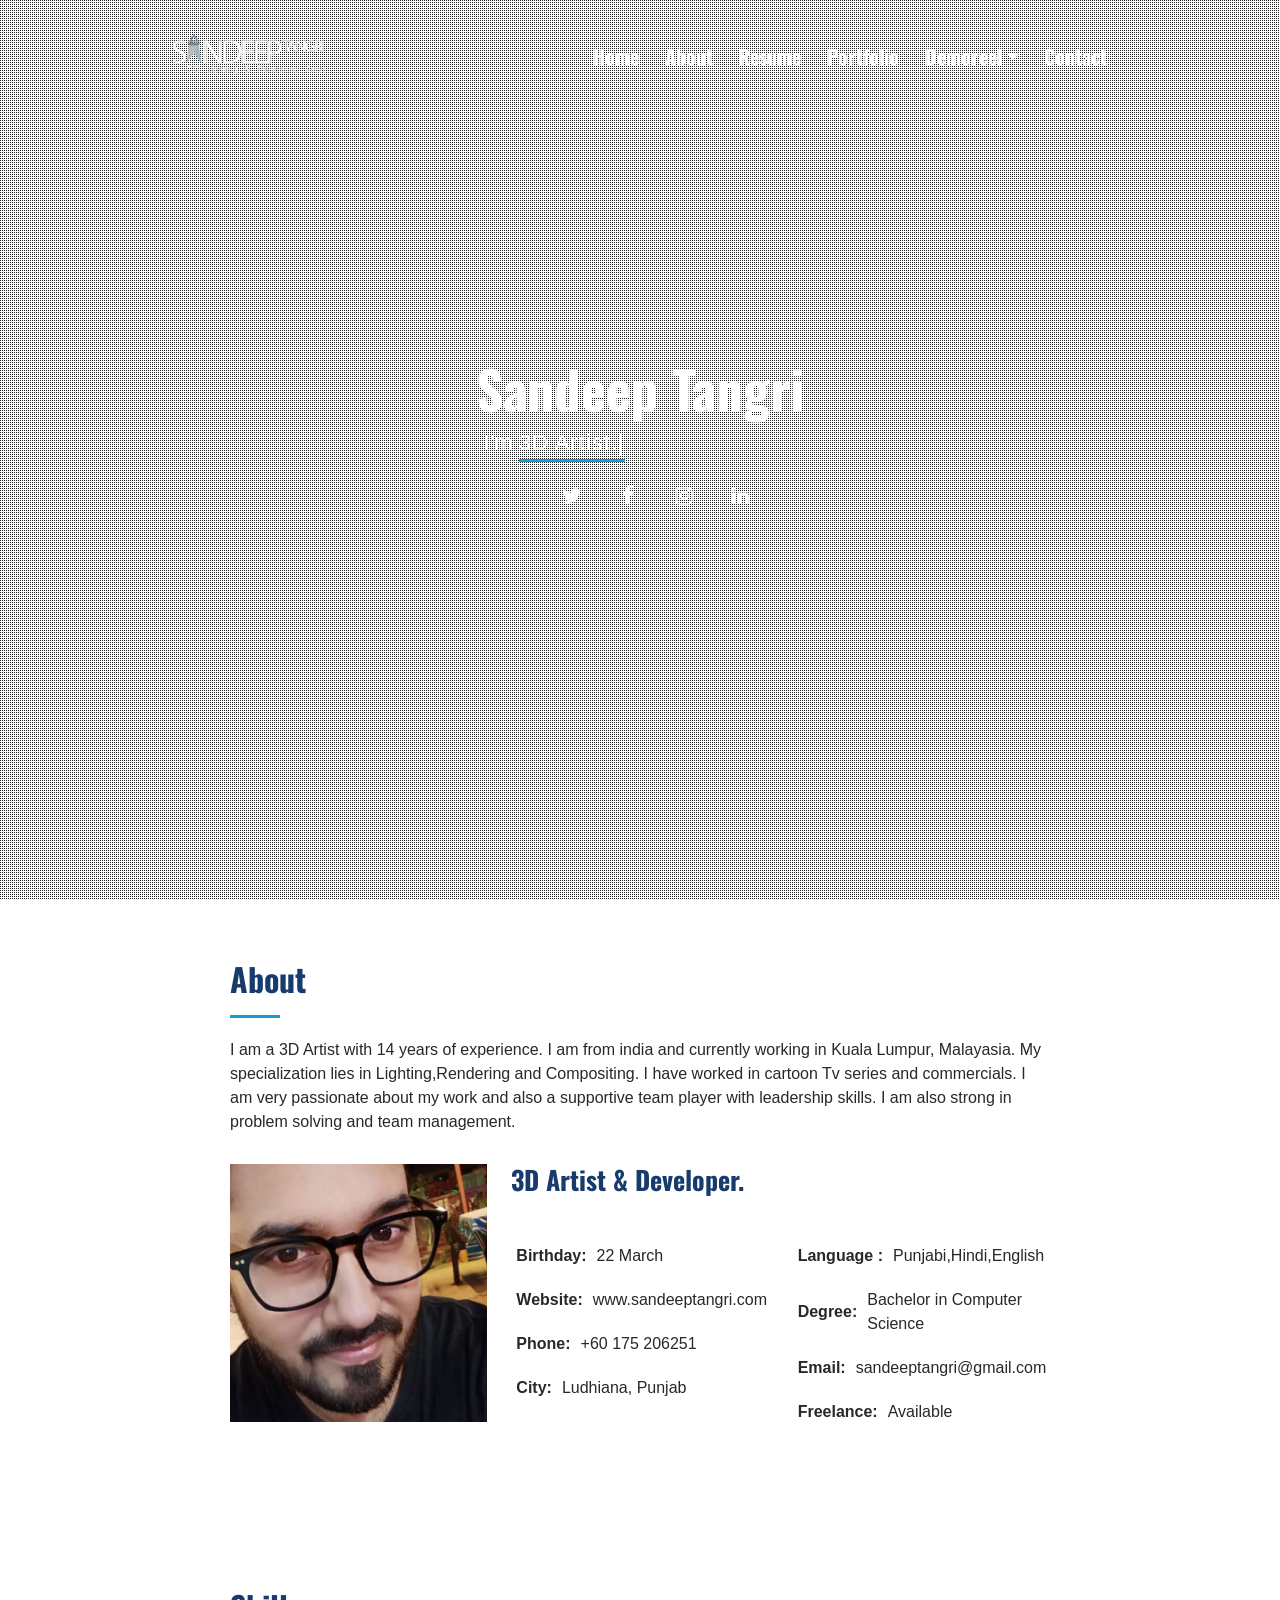
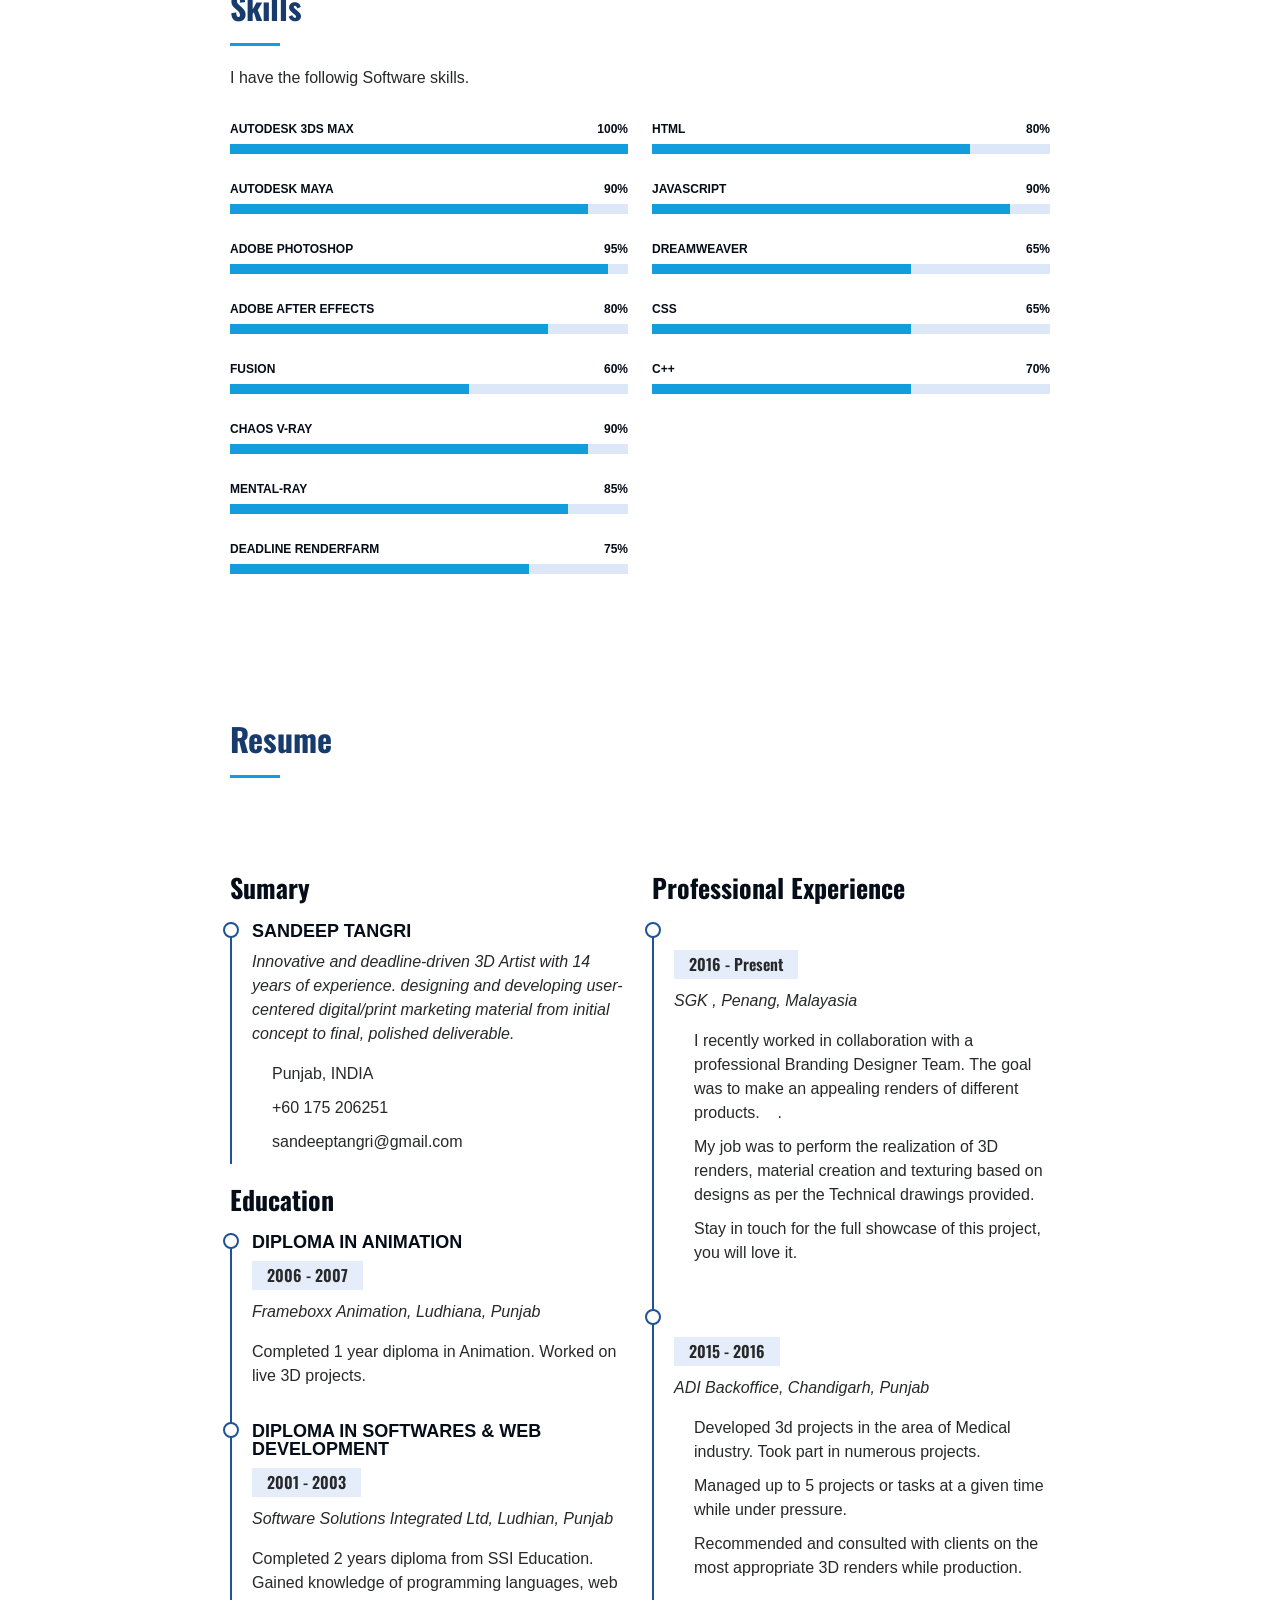
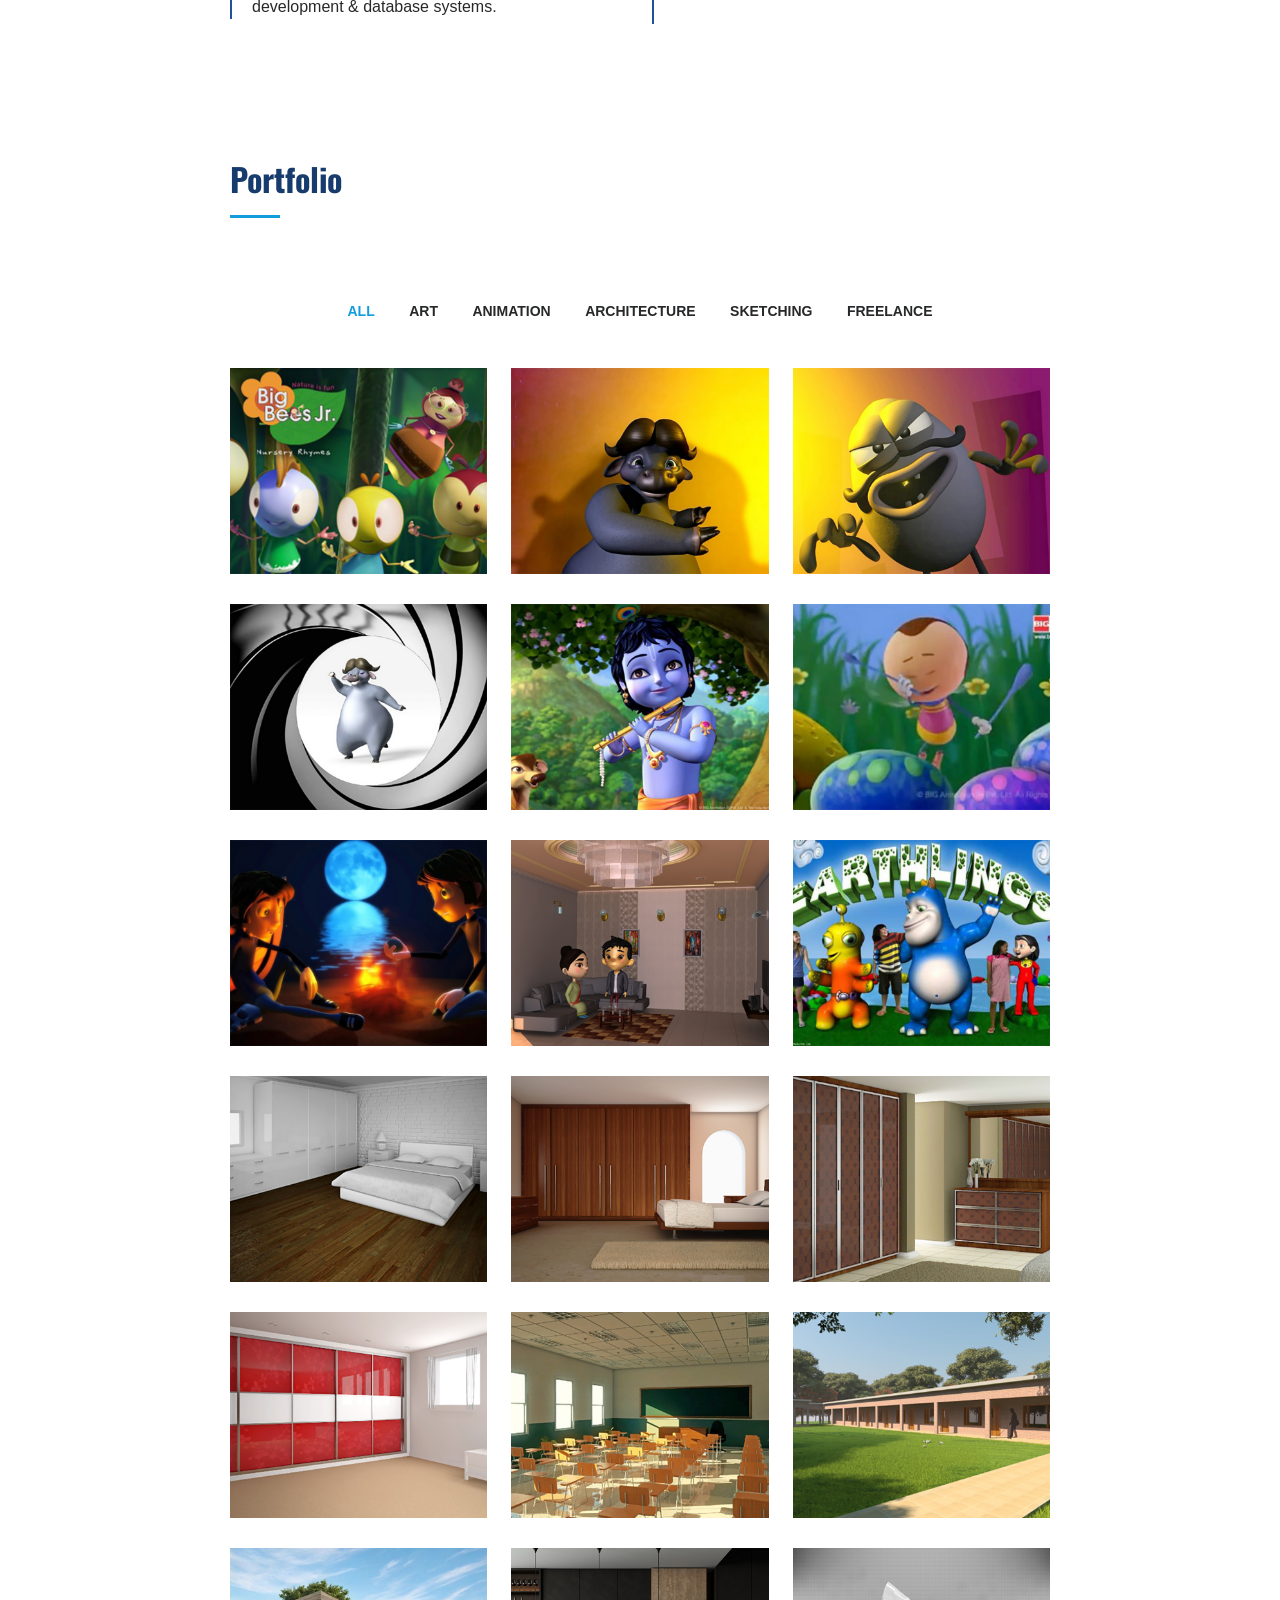
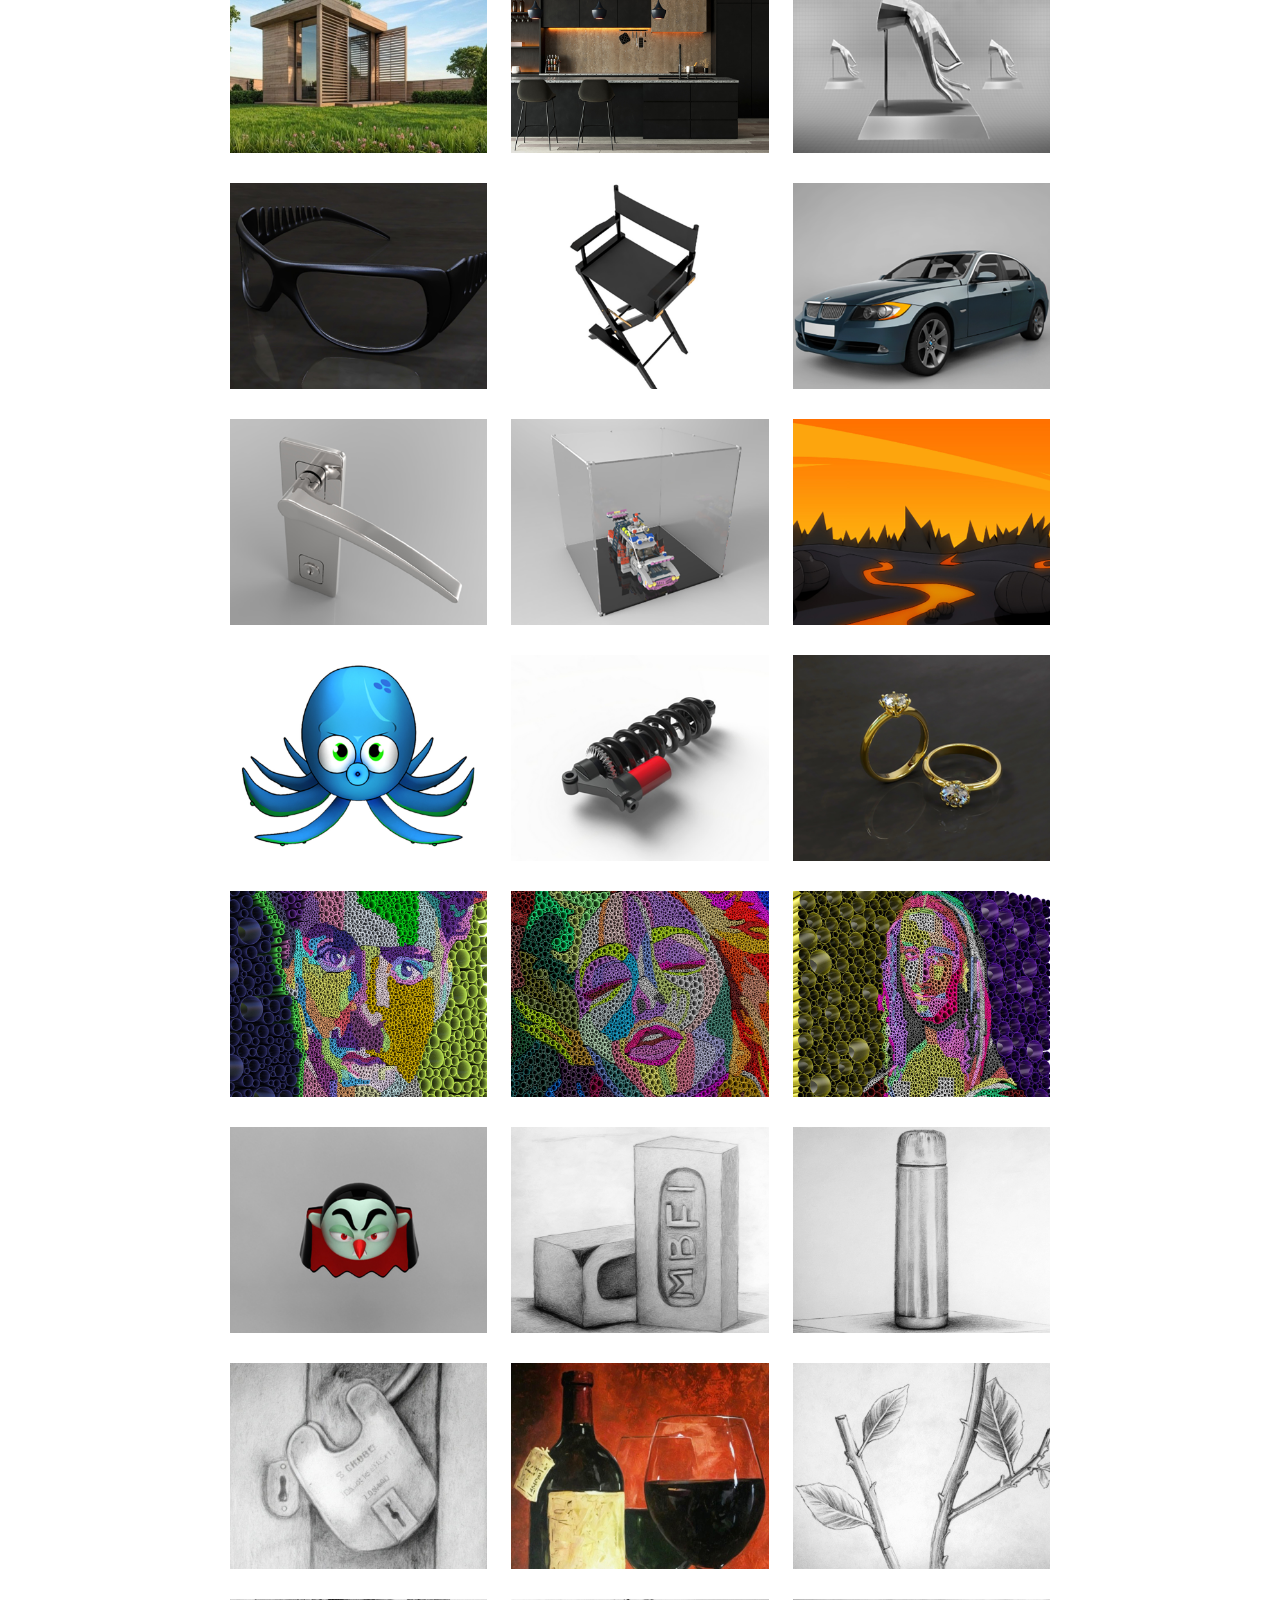
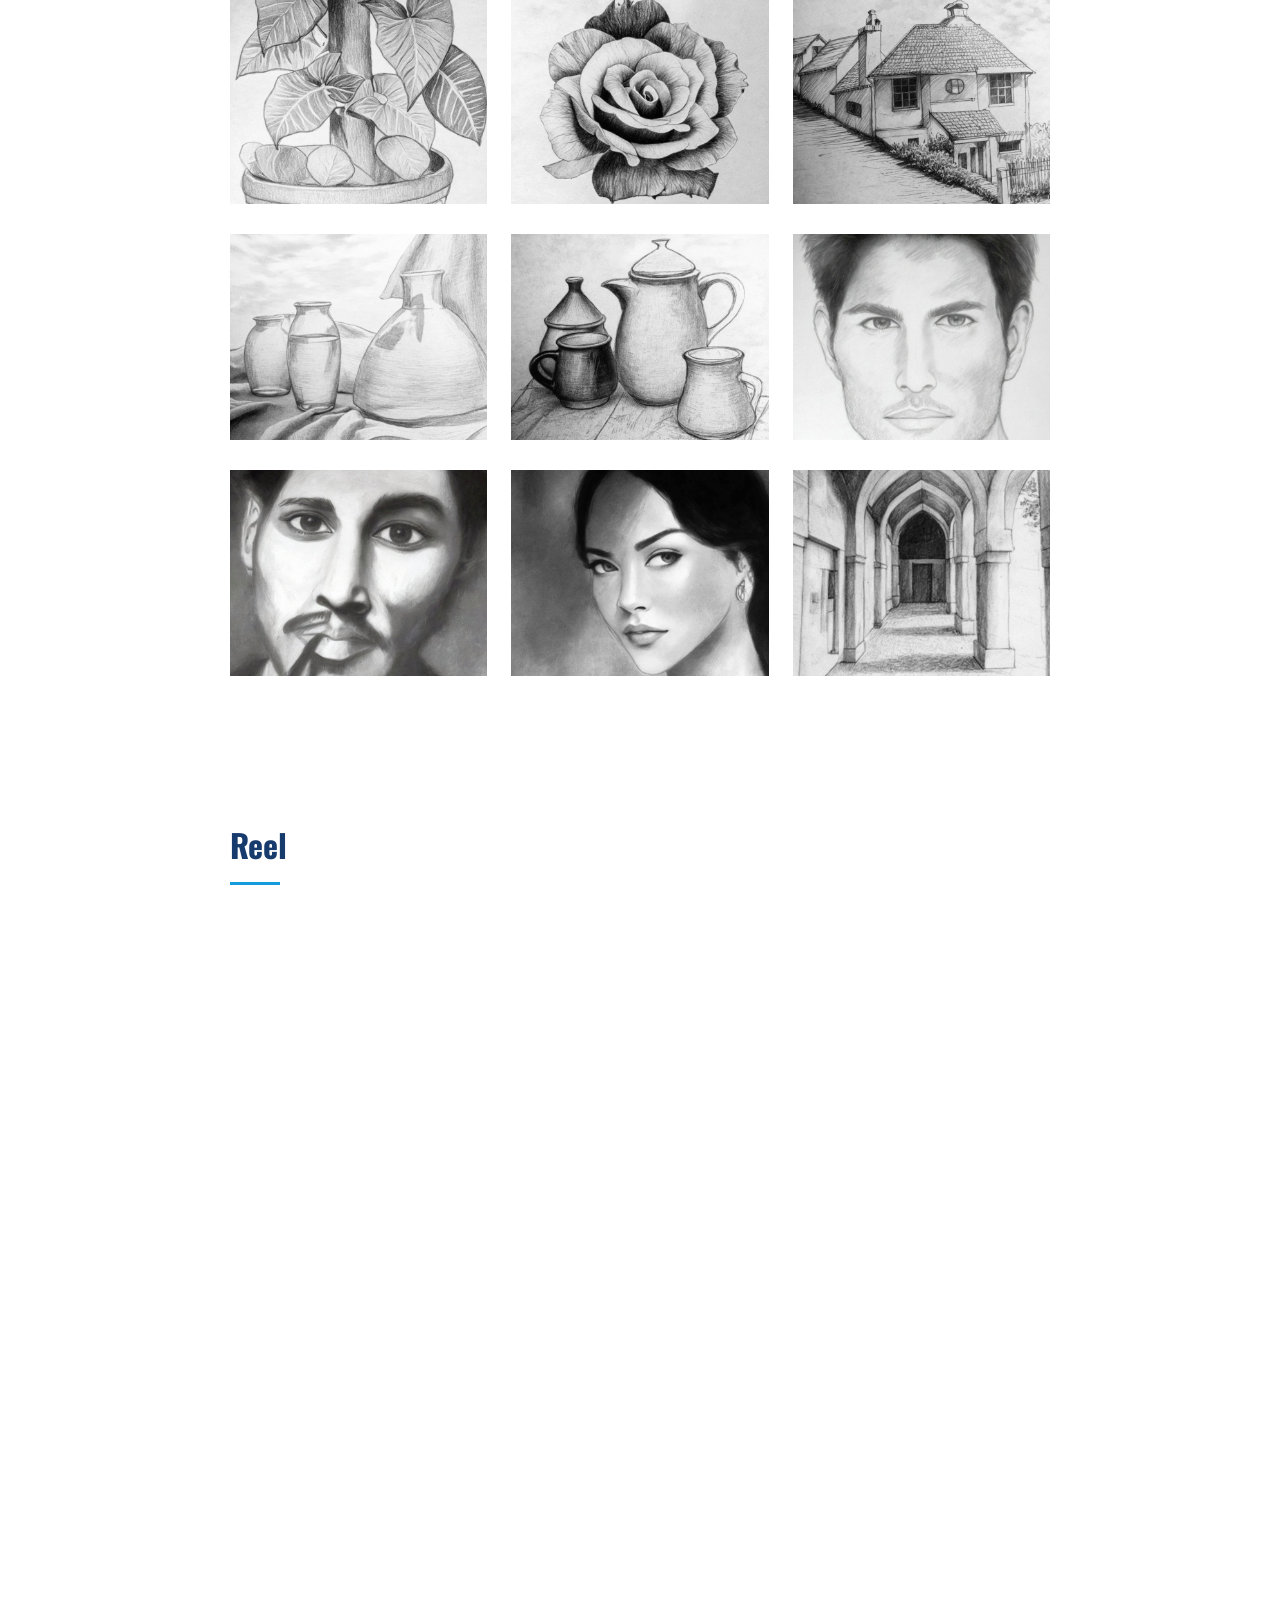
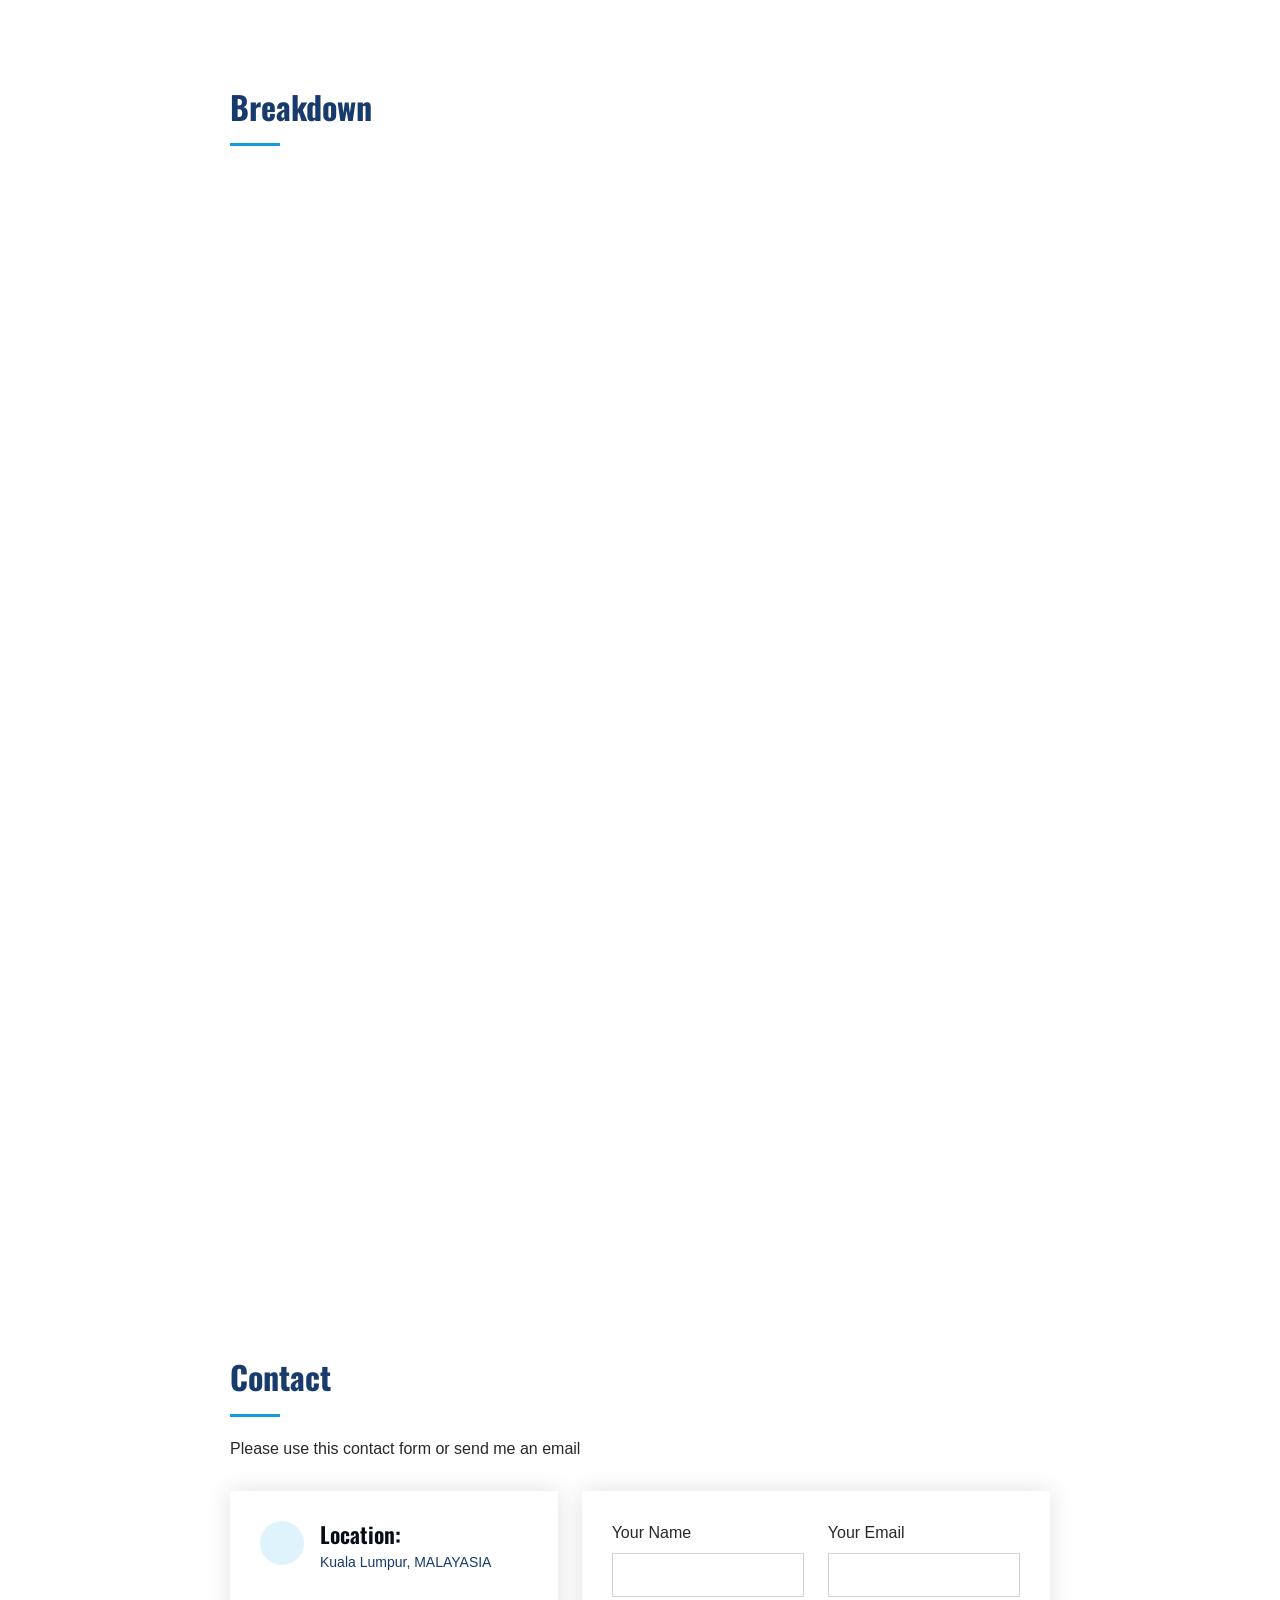
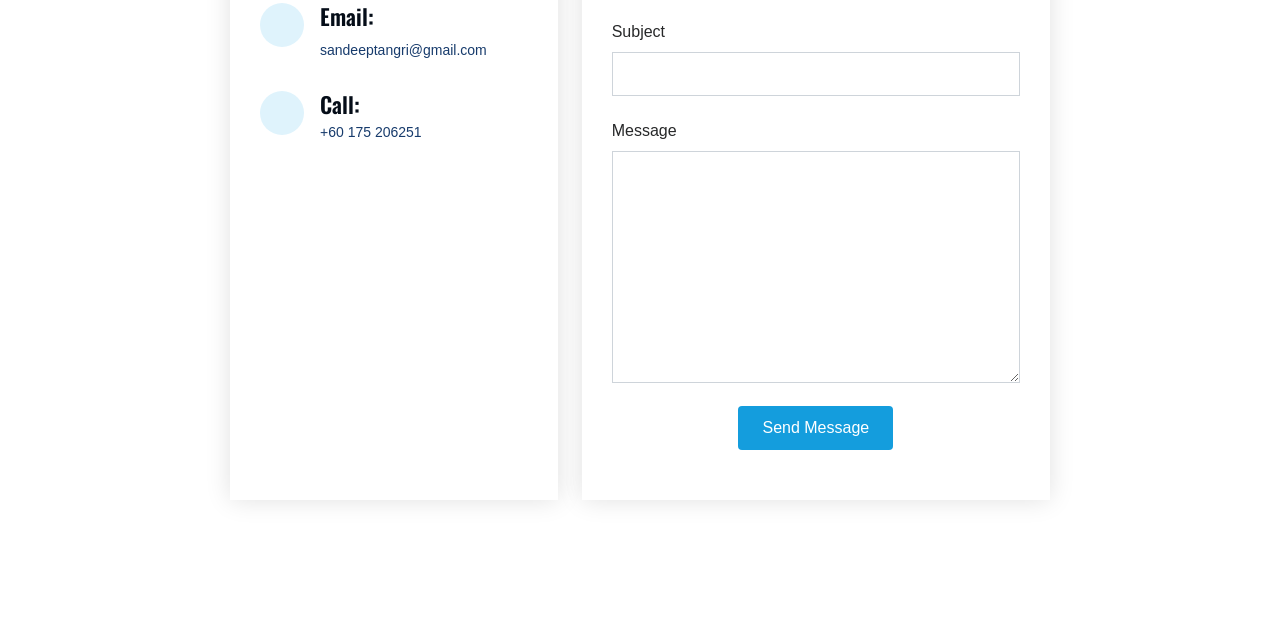
==== index.html @ e0ce8cd7 "Arch updated Arch updated" ====
<!doctype html>
<html lang="en">
<head>
<!-- Title of the webpage -->
<title>Sandeep Tangri - 3D Artist</title>
<!-- Favicon icon -->
<!-- The "href" should point to the location of your favicon file -->
<link rel="icon" type="image/x-icon" sizes="16x16" href="images/favicon.ico">
<meta charset="utf-8">
<meta content="width=device-width, initial-scale=1.0" name="viewport">
<link rel="preconnect" href="https://fonts.googleapis.com">
<link rel="preconnect" href="https://fonts.gstatic.com" crossorigin>
<link href="https://fonts.googleapis.com/css2?family=Oswald:wght@200..700&display=swap" rel="stylesheet">
<link rel="stylesheet" href="https://netdna.bootstrapcdn.com/font-awesome/4.0.3/css/font-awesome.css">
<link href="css/style2.css" rel="stylesheet" type="text/css">
<link href="css/demo.css" rel="stylesheet" type="text/css">
<link href="css/bootstrap.min.css" rel="stylesheet" type="text/css">
<link href="css/iportfolio_style.css" rel="stylesheet" type="text/css">
<link href="css/glightbox.min.css" rel="stylesheet" type="text/css">
<link href="css/swiper-bundle.min.css" rel="stylesheet" type="text/css">
<link href="js/boxicons/css/boxicons.min.css" rel="stylesheet" type="text/css">
		   <!-- jQuery and Bootstrap JS -->
<script src="https://code.jquery.com/jquery-3.5.1.slim.min.js"></script>
<script src="https://cdn.jsdelivr.net/npm/@popperjs/core@2.11.6/dist/umd/popper.min.js"></script>
<script src="https://stackpath.bootstrapcdn.com/bootstrap/4.5.2/js/bootstrap.min.js"></script>



<!-- Google tag (gtag.js) -->
<script async src="https://www.googletagmanager.com/gtag/js?id=G-6Y8SYGHTX7"></script>
<script>
  window.dataLayer = window.dataLayer || [];
  function gtag(){dataLayer.push(arguments);}
  gtag('js', new Date());

  gtag('config', 'G-6Y8SYGHTX7');
</script>

<script>
	// When the user scrolls down 100px from the top of the document, resize the navbar's padding and the logo's font size
window.onscroll = function() {scrollFunction()};
function scrollFunction() {
  if (document.body.scrollTop > 100 || document.documentElement.scrollTop > 100) {
      document.getElementById("mainNavbar").style.padding = "0px 0px";
	  document.getElementById("mainNavbar").style.backgroundColor = "rgba(0,0,0,0.8)";
    document.querySelector('.cb-slideshow').style.filter = 'blur(8px)';
    //document.getElementById("logo").style.fontSize = "25px";
  } else {
    document.getElementById("mainNavbar").style.padding = "25px 0px";
	document.getElementById("mainNavbar").style.backgroundColor = "rgba(0,0,0,0)";
  document.querySelector('.cb-slideshow').style.filter = 'blur(0px)';
    //document.getElementById("logo").style.fontSize = "35px";
  }
}
</script>

   

<style>
  @media (max-width: 767px) {
    .container, .container-fluid, .container-lg, .container-md, .container-sm, .container-xl, .container-xxl  {
      padding-left: 15px;
      padding-right: 15px;
    }
    </style>

</head>

<body data-spy="scroll" data-target="mainNavbar" data-offset="50">

<!--Slider Slides Start-->
<ul class="cb-slideshow" style="z-index:-100">
  <li><span>.navImage 01</span><!--<div><h3>se·ren·i·ty</h3></div>--></li>
  <li><span>Image 02</span><!--<div><h3>com·po·sure</h3></div>--></li>
  <li><span>Image 03</span><!--<div><h3>e·qua·nim·i·ty</h3></div>--></li>
  <li><span>Image 04</span><!--<div><h3>bal·ance</h3></div>--></li>
  <li><span>Image 05</span><!--<div><h3>qui·e·tude</h3></div>--></li>
  <li><span>Image 06</span><!--<div><h3>re·lax·a·tion</h3></div>--></li>
  <li><span>Image 07</span><!--<div><h3>com·po·sure</h3></div>--></li>
  <li><span>Image 08</span><!--<div><h3>e·qua·nim·i·ty</h3></div>--></li>
  <li><span>Image 09</span><!--<div><h3>bal·ance</h3></div>--></li>
</ul>
<!--Slider Slides End--> 

<!--Navbar Start-->
<nav class="navbar navbar-expand-lg navbar navbar-dark navbar fixed-top" id="mainNavbar">
  <div class="container-fluid" style="font-size: 20px"> <a class="navbar-brand" href="#"><img src="images/Logo_002.png" width="177" height="52" alt=""/></a>
    <button class="navbar-toggler" type="button" data-bs-toggle="collapse" data-bs-target="#navbarSupportedContent" aria-controls="navbarSupportedContent" aria-expanded="false" aria-label="Toggle navigation"> <span class="navbar-toggler-icon"></span> </button>
    <div class="collapse navbar-collapse" id="navbarSupportedContent">
      <ul class="navbar-nav ms-auto mb-2 mb-lg-0 justify-content-end w-100">
        <li class="nav-item"> <a class="nav-link" aria-current="page" href="#hero">Home</a></li>
        <li class="nav-item"> <a class="nav-link" href="#about">About</a> </li>
        <li class="nav-item"> <a class="nav-link" href="#resume">Resume</a> </li>
        <li class="nav-item"> <a class="nav-link" href="#portfolio">Portfolio</a> </li>
        <li class="nav-item dropdown"> <a class="nav-link dropdown-toggle" href="#" id="navbarDropdown" role="button" data-bs-toggle="dropdown" aria-expanded="false">Demoreel</a>
          <ul class="dropdown-menu dropdown-menu-dark" aria-labelledby="navbarDropdown">
            <li><a class="dropdown-item" href="#services">Reel</a></li>
            <li><a class="dropdown-item" href="#testimonials">Breakdown</a></li>
          </ul>
        </li>
        <li class="nav-item"> <a class="nav-link " href="#contact">Contact</a> </li>
      </ul>
    </div>
  </div>
</nav>
<!--Navbar Stop--> 

<!--Social Icons Start-->
<!--
<div class="container-fluid fixed-bottom">
  <ul class="position pull-right">
    <a href="https://twitter.com/lonely_woods" class="icon-button twitter"><i class="fa fa-twitter"></i><span></span></a> <a href="https://www.facebook.com/sandeep.tangri" class="icon-button facebook"><i class="fa fa-facebook"></i><span></span></a> <a href="https://www.instagram.com/sandeeptangri/" class="icon-button instagram"><i class="fa fa-instagram"></i><span></span></a> <a href="https://www.linkedin.com/in/sandeeptangri/" class="icon-button linkedin"><i class="fa fa-linkedin"></i><span></span></a>
  </ul>
</div>
-->
<!--Social Icons End--> 

<!-- ======= Hero Section ======= -->
<section id="hero" class="d-flex flex-column justify-content-center align-items-center">
  <div class="hero-container" data-aos="fade-in">
    <h1>Sandeep Tangri</h1>
    <p>I'm <span class="typed" data-typed-items="3D Artist., Web Developer., Freelancer., Photographer."></span></p>
      <!--Social Icons Start-->
<div class="d-flex justify-content-center align-items-center">
  <ul>
    <a href="https://twitter.com/lonely_woods" class="icon-button twitter"><i class="fa fa-twitter"></i><span></span></a> <a href="https://www.facebook.com/sandeep.tangri" class="icon-button facebook"><i class="fa fa-facebook"></i><span></span></a> <a href="https://www.instagram.com/sandeeptangri/" class="icon-button instagram"><i class="fa fa-instagram"></i><span></span></a> <a href="https://www.linkedin.com/in/sandeeptangri/" class="icon-button linkedin"><i class="fa fa-linkedin"></i><span></span></a>
  </ul>
</div>
<!--Social Icons End--> 
  </div>
</section>
<!-- End Hero -->

<main id="main"> 
  
  <!-- ======= About Section ======= -->
  <section id="about" class="about">
    <div class="container">
      <div class="section-title">
        <h2>About</h2>
        <p>I am a 3D  Artist with 14 years of experience. I am from india and currently working in Kuala Lumpur, Malayasia.
        My specialization lies in Lighting,Rendering and Compositing. I have worked in cartoon Tv series and commercials.
        I am very passionate about my work and also a supportive team player with leadership skills. I am also strong in problem solving and team management.</p>
      </div>
      <div class="row">
        <div class="col-lg-4" data-aos="fade-right"> <img src="images/IMG-20191213-WA0000.jpg" class="img-fluid" alt=""> </div>
        <div class="col-lg-8 pt-4 pt-lg-0 content" data-aos="fade-left">
          <h3>3D Artist &amp; Developer.</h3>
          <p class="fst-italic">&nbsp;  </p>
          <div class="row">
            <div class="col-lg-6">
              <ul>
                <li><i class="bi bi-chevron-right"></i> <strong>Birthday:</strong> <span>22 March&nbsp;&nbsp;</span></li>
                <li><i class="bi bi-chevron-right"></i> <strong>Website:</strong> <span>www.sandeeptangri.com</span></li>
                <li><i class="bi bi-chevron-right"></i> <strong>Phone:</strong> <span>+60 175 206251</span></li>
                <li><i class="bi bi-chevron-right"></i> <strong>City:</strong> <span>Ludhiana, Punjab&nbsp;</span></li>
              </ul>
            </div>
            <div class="col-lg-6">
              <ul>
                <li><i class="bi bi-chevron-right"></i> <strong>Language :</strong>Punjabi,Hindi,English <span>&nbsp;</span></li>
                <li><i class="bi bi-chevron-right"></i> <strong>Degree:</strong> <span>Bachelor in Computer Science</span></li>
                <li><i class="bi bi-chevron-right"></i> <strong>Email:</strong> <span>sandeeptangri@gmail.com&nbsp;</span></li>
                <li><i class="bi bi-chevron-right"></i> <strong>Freelance:</strong> <span>Available</span></li>
              </ul>
            </div>
          </div>
          <p>&nbsp;  </p>
        </div>
      </div>
    </div>
  </section>
  <!-- End About Section --> 
  
  <!-- ======= Facts Section =======
    <section id="facts" class="facts">
      <div class="container">

        <div class="section-title">
          <h2>Facts</h2>
          <p>Magnam dolores commodi suscipit. Necessitatibus eius consequatur ex aliquid fuga eum quidem. Sit sint consectetur velit. Quisquam quos quisquam cupiditate. Et nemo qui impedit suscipit alias ea. Quia fugiat sit in iste officiis commodi quidem hic quas.</p>
        </div>

        <div class="row no-gutters">

          <div class="col-lg-3 col-md-6 d-md-flex align-items-md-stretch" data-aos="fade-up">
            <div class="count-box">
              <i class="bi bi-emoji-smile"></i>
              <span data-purecounter-start="0" data-purecounter-end="232" data-purecounter-duration="1" class="purecounter"></span>
              <p><strong>Happy Clients</strong> consequuntur quae</p>
            </div>
          </div>

          <div class="col-lg-3 col-md-6 d-md-flex align-items-md-stretch" data-aos="fade-up" data-aos-delay="100">
            <div class="count-box">
              <i class="bi bi-journal-richtext"></i>
              <span data-purecounter-start="0" data-purecounter-end="521" data-purecounter-duration="1" class="purecounter"></span>
              <p><strong>Projects</strong> adipisci atque cum quia aut</p>
            </div>
          </div>

          <div class="col-lg-3 col-md-6 d-md-flex align-items-md-stretch" data-aos="fade-up" data-aos-delay="200">
            <div class="count-box">
              <i class="bi bi-headset"></i>
              <span data-purecounter-start="0" data-purecounter-end="1453" data-purecounter-duration="1" class="purecounter"></span>
              <p><strong>Hours Of Support</strong> aut commodi quaerat</p>
            </div>
          </div>

          <div class="col-lg-3 col-md-6 d-md-flex align-items-md-stretch" data-aos="fade-up" data-aos-delay="300">
            <div class="count-box">
              <i class="bi bi-people"></i>
              <span data-purecounter-start="0" data-purecounter-end="32" data-purecounter-duration="1" class="purecounter"></span>
              <p><strong>Hard Workers</strong> rerum asperiores dolor</p>
            </div>
          </div>

        </div>

      </div>
    </section> End Facts Section --> 
  
  <!-- ======= Skills Section ======= -->
  <section id="skills" class="skills section-bg">
    <div class="container">
      <div class="section-title">
        <h2>Skills</h2>
        <p>I have the followig Software skills.&nbsp;</p>
      </div>
      <div class="row skills-content">
        <div class="col-lg-6" data-aos="fade-up">
          <div class="progress"> <span class="skill">Autodesk 3ds Max <i class="val">100%</i></span>
            <div class="progress-bar-wrap">
              <div class="progress-bar" role="progressbar" aria-valuenow="100" aria-valuemin="0" aria-valuemax="100"></div>
            </div>
          </div>
          <div class="progress"> <span class="skill">Autodesk Maya <i class="val">90%</i></span>
            <div class="progress-bar-wrap">
              <div class="progress-bar" role="progressbar" aria-valuenow="90" aria-valuemin="0" aria-valuemax="100"></div>
            </div>
          </div>
          <div class="progress"> <span class="skill">Adobe Photoshop <i class="val">95%</i></span>
            <div class="progress-bar-wrap">
              <div class="progress-bar" role="progressbar" aria-valuenow="95" aria-valuemin="0" aria-valuemax="100"></div>
            </div>
          </div>
            <div class="progress"> <span class="skill">Adobe After Effects<i class="val">80%</i></span>
            <div class="progress-bar-wrap">
              <div class="progress-bar" role="progressbar" aria-valuenow="80" aria-valuemin="0" aria-valuemax="100"></div>
            </div>
          </div>
            <div class="progress"> <span class="skill">fusion<i class="val">60%</i></span>
            <div class="progress-bar-wrap">
              <div class="progress-bar" role="progressbar" aria-valuenow="60" aria-valuemin="0" aria-valuemax="100"></div>
            </div>
          </div>
            <div class="progress"> <span class="skill">chaos V-ray<i class="val">90%</i></span>
            <div class="progress-bar-wrap">
              <div class="progress-bar" role="progressbar" aria-valuenow="90" aria-valuemin="0" aria-valuemax="100"></div>
            </div>
          </div>
            <div class="progress"> <span class="skill">Mental-Ray<i class="val">85%</i></span>
            <div class="progress-bar-wrap">
              <div class="progress-bar" role="progressbar" aria-valuenow="85" aria-valuemin="0" aria-valuemax="100"></div>
            </div>
          </div>
            <div class="progress"> <span class="skill">Deadline Renderfarm<i class="val">75%</i></span>
            <div class="progress-bar-wrap">
              <div class="progress-bar" role="progressbar" aria-valuenow="75" aria-valuemin="0" aria-valuemax="100"></div>
            </div>
          </div>
        </div>
        <div class="col-lg-6" data-aos="fade-up" data-aos-delay="100">
          <div class="progress"> <span class="skill">HTML<i class="val">80%</i></span>
            <div class="progress-bar-wrap">
              <div class="progress-bar" role="progressbar" aria-valuenow="80" aria-valuemin="0" aria-valuemax="100"></div>
            </div>
          </div>
          <div class="progress"> <span class="skill">Javascript<i class="val">90%</i></span>
            <div class="progress-bar-wrap">
              <div class="progress-bar" role="progressbar" aria-valuenow="90" aria-valuemin="0" aria-valuemax="100"></div>
            </div>
          </div>
          <div class="progress"> <span class="skill">Dreamweaver<i class="val">65%</i></span>
            <div class="progress-bar-wrap">
              <div class="progress-bar" role="progressbar" aria-valuenow="65" aria-valuemin="0" aria-valuemax="100"></div>
            </div>
          </div>
            <div class="progress"> <span class="skill">CSS<i class="val">65%</i></span>
            <div class="progress-bar-wrap">
              <div class="progress-bar" role="progressbar" aria-valuenow="65" aria-valuemin="0" aria-valuemax="100"></div>
            </div>
          </div>
            <div class="progress"> <span class="skill">c++<i class="val">70%</i></span>
            <div class="progress-bar-wrap">
              <div class="progress-bar" role="progressbar" aria-valuenow="65" aria-valuemin="0" aria-valuemax="100"></div>
            </div>
          </div>
        </div>
      </div>
    </div>
  </section>
  <!-- End Skills Section --> 
  
  <!-- ======= Resume Section ======= -->
  <section id="resume" class="resume">
    <div class="container">
      <div class="section-title">
        <h2>Resume</h2>
        <p>&nbsp;</p>
      </div>
      <div class="row">
        <div class="col-lg-6" data-aos="fade-up">
          <h3 class="resume-title">Sumary</h3>
          <div class="resume-item pb-0">
            <h4>sandeep tangri</h4>
            <p><em>Innovative and deadline-driven 3D Artist  with 14 years of experience. designing and developing user-centered digital/print marketing material from initial concept to final, polished deliverable.</em></p>
            <ul>
              <li>Punjab, INDIA</li>
              <li>+60 175 206251</li>
              <li>sandeeptangri@gmail.com</li>
            </ul>
          </div>
          <h3 class="resume-title">Education</h3>
          <div class="resume-item">
            <h4>diploma in animation</h4>
            <h5>2006 - 2007</h5>
            <p><em>Frameboxx Animation, Ludhiana, Punjab</em></p>
            <p>Completed 1 year diploma in Animation. Worked on live 3D projects.</p>
          </div>
          <div class="resume-item">
            <h4>diploma in softwares &amp; web development</h4>
            <h5>2001 - 2003</h5>
            <p><em>Software Solutions Integrated Ltd, Ludhian, Punjab</em></p>
            Completed 2 years diploma from SSI Education.&nbsp;
            <p>Gained knowledge of programming languages, web development &amp; database systems.&nbsp; &nbsp;</p>
          </div>
        </div>
        <div class="col-lg-6" data-aos="fade-up" data-aos-delay="100">
          <h3 class="resume-title">Professional Experience</h3>
          <div class="resume-item">
            <h4>&nbsp;</h4>
            <h5>2016 - Present</h5>
            <p><em>SGK , Penang, Malayasia </em></p>
            <ul>
              <li>I recently worked in collaboration with a professional Branding Designer Team. The goal was to make an appealing renders of different products.&nbsp; &nbsp; .</li>
              <li>My job was to perform the realization of 3D renders, material creation and texturing based on  designs 
              as per the Technical drawings provided.</li>
              <li>Stay in touch for the full showcase of this project, you will love it.</li>
            </ul>
          </div>
          <div class="resume-item">
            <h4>&nbsp;</h4>
            <h5>2015 - 2016</h5>
            <p><em>ADI Backoffice, Chandigarh, Punjab</em></p>
            <ul>
              <li>Developed 3d projects in the area of Medical industry. Took part in numerous projects.</li>
              <li>Managed up to 5 projects or tasks at a given time while under pressure.</li>
              <li>Recommended and consulted with clients on the most appropriate 3D renders while production.&nbsp;&nbsp;</li>
              <li>&nbsp;</li>
            </ul>
          </div>
        </div>
      </div>
    </div>
  </section>
  <!-- End Resume Section --> 
  
  <!-- ======= Portfolio Section ======= -->
  <section id="portfolio" class="portfolio section-bg">
    <div class="container">
      <div class="section-title">
        <h2>Portfolio</h2>
        <p>&nbsp;</p>
      </div>
      <div class="row" data-aos="fade-up">
        <div class="col-lg-12 d-flex justify-content-center">
          <ul id="portfolio-flters">
            <li data-filter="*" class="filter-active">All</li>
            <li data-filter=".filter-art">Art</li>
            <li data-filter=".filter-animation">Animation</li>
            <li data-filter=".filter-architecture">Architecture</li>
            <li data-filter=".filter-sketching">Sketching</li>
              <li data-filter=".filter-freelance">Freelance</li>
          </ul>
        </div>
      </div>
      <div class="row portfolio-container" data-aos="fade-up" data-aos-delay="100">
        <div class="col-lg-4 col-md-6 portfolio-item filter-animation">
          <div class="portfolio-wrap"> <img src="images/portfolio/Animation/thumb/img_001.jpg" class="img-fluid" alt="">
            <div class="portfolio-links"> <a href="images/portfolio/Animation/img_001.jpg" data-gallery="portfolioGallery" class="portfolio-lightbox" title="Earthlings."><i class="bx bx-plus"></i></a> 
              <!--<a href="portfolio-details.html" title="More Details"><i class="bx bx-link"></i></a>--> 
            </div>
          </div>
        </div>
        <div class="col-lg-4 col-md-6 portfolio-item filter-animation">
          <div class="portfolio-wrap"> <img src="images/portfolio/Animation/thumb/img_002.jpg" class="img-fluid" alt="">
            <div class="portfolio-links"> <a href="images/portfolio/Animation/img_002.jpg" data-gallery="portfolioGallery" class="portfolio-lightbox" title="Meri Bhains Ko Anda Kyun Mara."><i class="bx bx-plus"></i></a> 
              <!--                <a href="portfolio-details.html" title="More Details"><i class="bx bx-link"></i></a>--> 
            </div>
          </div>
        </div>
        <div class="col-lg-4 col-md-6 portfolio-item filter-animation">
          <div class="portfolio-wrap"> <img src="images/portfolio/Animation/thumb/img_003.jpg" class="img-fluid" alt="">
            <div class="portfolio-links"> <a href="images/portfolio/Animation/img_003.jpg" data-gallery="portfolioGallery" class="portfolio-lightbox" title="Meri Bhains Ko Anda Kyun Mara."><i class="bx bx-plus"></i></a> 
              <!--                <a href="portfolio-details.html" title="More Details"><i class="bx bx-link"></i></a>--> 
            </div>
          </div>
        </div>
        <div class="col-lg-4 col-md-6 portfolio-item filter-animation">
          <div class="portfolio-wrap"> <img src="images/portfolio/Animation/thumb/img_004.jpg" class="img-fluid" alt="">
            <div class="portfolio-links"> <a href="images/portfolio/Animation/img_004.jpg" data-gallery="portfolioGallery" class="portfolio-lightbox" title="Meri Bhains Ko Anda Kyun Mara."><i class="bx bx-plus"></i></a> 
              <!--<a href="portfolio-details.html" title="More Details"><i class="bx bx-link"></i></a>--> 
            </div>
          </div>
        </div>
        <div class="col-lg-4 col-md-6 portfolio-item filter-animation">
          <div class="portfolio-wrap"> <img src="images/portfolio/Animation/thumb/img_005.jpg" class="img-fluid" alt="">
            <div class="portfolio-links"> <a href="images/portfolio/Animation/little_krishna_hd_(big_animation) (240p).mp4" data-gallery="portfolioGallery" class="portfolio-lightbox" title="Little Krishna."><i class="bx bx-plus"></i></a> 
              <!--<a href="portfolio-details.html" title="More Details"><i class="bx bx-link"></i></a>--> 
            </div>
          </div>
        </div>
        <div class="col-lg-4 col-md-6 portfolio-item filter-animation">
          <div class="portfolio-wrap"> <img src="images/portfolio/Animation/thumb/img_006.jpg" class="img-fluid" alt="">
            <div class="portfolio-links"> <a href="images/portfolio/Animation/img_006.jpg" data-gallery="portfolioGallery" class="portfolio-lightbox" title="Big Bees Junior."><i class="bx bx-plus"></i></a> 
              <!--<a href="portfolio-details.html" title="More Details"><i class="bx bx-link"></i></a>--> 
            </div>
          </div>
        </div>
        <div class="col-lg-4 col-md-6 portfoelio-item filter-animation">
          <div class="portfolio-wrap"> <img src="images/portfolio/Animation/thumb/img_007.jpg" class="img-fluid" alt="">
            <div class="portfolio-links"> <a href="https://vimeo.com/17021167" data-gallery="portfolioGallery" class="portfolio-lightbox" title="Big Bees Junior."><i class="bx bx-plus"></i></a> 
              <!--<a href="portfolio-details.html" title="More Details"><i class="bx bx-link"></i></a>--> 
            </div>
          </div>
        </div>
        <div class="col-lg-4 col-md-6 portfolio-item filter-animation">
          <div class="portfolio-wrap"> <img src="images/portfolio/Animation/thumb/img_008.jpg" class="img-fluid" alt="">
            <div class="portfolio-links"> <a href="images/portfolio/Animation/img_008.jpg" data-gallery="portfolioGallery" class="portfolio-lightbox" title="Freelance"><i class="bx bx-plus"></i></a> 
              <!--                <a href="portfolio-details.html" title="More Details"><i class="bx bx-link"></i></a>--> 
            </div>
          </div>
        </div>
        <div class="col-lg-4 col-md-6 portfolio-item filter-animation">
          <div class="portfolio-wrap"> <img src="images/portfolio/Animation/thumb/img_009.jpg" class="img-fluid" alt="">
            <div class="portfolio-links"> <a href="images/portfolio/Animation/img_009.jpg" data-gallery="portfolioGallery" class="portfolio-lightbox" title="Freelance"><i class="bx bx-plus"></i></a> 
              <!--                <a href="portfolio-details.html" title="More Details"><i class="bx bx-link"></i></a>--> 
            </div>
          </div>
        </div>
        <div class="col-lg-4 col-md-6 portfolio-item filter-animation">
          <div class="portfolio-wrap"> <img src="images/portfolio/Animation/thumb/img_001.jpg" class="img-fluid" alt="">
            <div class="portfolio-links"> <a href="images/portfolio/Animation/img_001.jpg" data-gallery="portfolioGallery" class="portfolio-lightbox" title="Earthlings."><i class="bx bx-plus"></i></a> 
              <!--<a href="portfolio-details.html" title="More Details"><i class="bx bx-link"></i></a>--> 
            </div>
          </div>
        </div>
        <div class="col-lg-4 col-md-6 portfolio-item filter-architecture">
          <div class="portfolio-wrap"> <img src="images/portfolio/Architecture/thumb/img_001.jpg" class="img-fluid" alt="">
            <div class="portfolio-links"> <a href="images/portfolio/Architecture/img_001.jpg" data-gallery="portfolioGallery" class="portfolio-lightbox" title="Interior Design."><i class="bx bx-plus"></i></a> 
              <!--                <a href="portfolio-details.html" title="More Details"><i class="bx bx-link"></i></a>--> 
            </div>
          </div>
        </div>
        <div class="col-lg-4 col-md-6 portfolio-item filter-architecture">
          <div class="portfolio-wrap"> <img src="images/portfolio/Architecture/thumb/img_002.jpg" class="img-fluid" alt="">
            <div class="portfolio-links"> <a href="images/portfolio/Architecture/img_002.jpg" data-gallery="portfolioGallery" class="portfolio-lightbox" title="Interior Design."><i class="bx bx-plus"></i></a> 
              <!--                <a href="portfolio-details.html" title="More Details"><i class="bx bx-link"></i></a>--> 
            </div>
          </div>
        </div>
        <div class="col-lg-4 col-md-6 portfolio-item filter-architecture">
          <div class="portfolio-wrap"> <img src="images/portfolio/Architecture/thumb/img_003.jpg" class="img-fluid" alt="">
            <div class="portfolio-links"> <a href="images/portfolio/Architecture/img_003.jpg" data-gallery="portfolioGallery" class="portfolio-lightbox" title="Interior Design."><i class="bx bx-plus"></i></a> 
              <!--                <a href="portfolio-details.html" title="More Details"><i class="bx bx-link"></i></a>--> 
            </div>
          </div>
        </div>
        <div class="col-lg-4 col-md-6 portfolio-item filter-architecture">
          <div class="portfolio-wrap"> <img src="images/portfolio/Architecture/thumb/img_004.jpg" class="img-fluid" alt="">
            <div class="portfolio-links"> <a href="images/portfolio/Architecture/img_004.jpg" data-gallery="portfolioGallery" class="portfolio-lightbox" title="Interior Design."><i class="bx bx-plus"></i></a> 
              <!--                <a href="portfolio-details.html" title="More Details"><i class="bx bx-link"></i></a>--> 
            </div>
          </div>
        </div>
        <div class="col-lg-4 col-md-6 portfolio-item filter-architecture">
          <div class="portfolio-wrap"> <img src="images/portfolio/Architecture/thumb/img_005.jpg" class="img-fluid" alt="">
            <div class="portfolio-links"> <a href="images/portfolio/Architecture/img_005.jpg" data-gallery="portfolioGallery" class="portfolio-lightbox" title="3D Classroom."><i class="bx bx-plus"></i></a> 
              <!--                <a href="portfolio-details.html" title="More Details"><i class="bx bx-link"></i></a>--> 
            </div>
          </div>
        </div>
        <div class="col-lg-4 col-md-6 portfolio-item filter-architecture">
          <div class="portfolio-wrap"> <img src="images/portfolio/Architecture/thumb/img_006.jpg" class="img-fluid" alt="">
            <div class="portfolio-links"> <a href="images/portfolio/Architecture/img_006.jpg" data-gallery="portfolioGallery" class="portfolio-lightbox" title="Exterior Visualisation."><i class="bx bx-plus"></i></a> 
              <!--<a href="portfolio-details.html" title="More Details"><i class="bx bx-link"></i></a>--> 
            </div>
          </div>
        </div>
        <div class="col-lg-4 col-md-6 portfolio-item filter-architecture">
          <div class="portfolio-wrap"> <img src="images/portfolio/Architecture/thumb/img_007.jpg" class="img-fluid" alt="">
            <div class="portfolio-links"> <a href="images/portfolio/Architecture/img_007.jpg" data-gallery="portfolioGallery" class="portfolio-lightbox" title="Exterior Visualisation."><i class="bx bx-plus"></i></a> 
              <!--<a href="portfolio-details.html" title="More Details"><i class="bx bx-link"></i></a>--> 
            </div>
          </div>
        </div>
        <div class="col-lg-4 col-md-6 portfolio-item filter-architecture">
          <div class="portfolio-wrap"> <img src="images/portfolio/Architecture/thumb/img_008.jpg" class="img-fluid" alt="">
            <div class="portfolio-links"> <a href="images/portfolio/Architecture/img_008.jpg" data-gallery="portfolioGallery" class="portfolio-lightbox" title="Kitchen Interior Visualisation."><i class="bx bx-plus"></i></a> 
              <!--<a href="portfolio-details.html" title="More Details"><i class="bx bx-link"></i></a>--> 
            </div>
          </div>
        </div>
        <div class="col-lg-4 col-md-6 portfolio-item filter-art">
          <div class="portfolio-wrap"> <img src="images/portfolio/Art/thumb/img_001.jpg" class="img-fluid" alt="">
            <div class="portfolio-links"> <a href="images/portfolio/Art/img_001.mp4" data-gallery="portfolioGallery" class="portfolio-lightbox" title="Buddha's Hand."><i class="bx bx-plus"></i></a> 
              <!--                <a href="portfolio-details.html" title="More Details"><i class="bx bx-link"></i></a>--> 
            </div>
          </div>
        </div>
        <div class="col-lg-4 col-md-6 portfolio-item filter-freelance">
          <div class="portfolio-wrap"> <img src="images/portfolio/Freelance/thumb/img_001.jpg" class="img-fluid" alt="">
            <div class="portfolio-links"> <a href="images/portfolio/Freelance/img_001.jpg" data-gallery="portfolioGallery" class="portfolio-lightbox" title="3D Glasses."><i class="bx bx-plus"></i></a> 
              <!--                <a href="portfolio-details.html" title="More Details"><i class="bx bx-link"></i></a>--> 
            </div>
          </div>
        </div>
        <div class="col-lg-4 col-md-6 portfolio-item filter-freelance">
          <div class="portfolio-wrap"> <img src="images/portfolio/Freelance/thumb/img_002.jpg" class="img-fluid" alt="">
            <div class="portfolio-links"> <a href="images/portfolio/Freelance/img_002.jpg" data-gallery="portfolioGallery" class="portfolio-lightbox" title="Alexanderia Chair."><i class="bx bx-plus"></i></a> 
              <!--                <a href="portfolio-details.html" title="More Details"><i class="bx bx-link"></i></a>--> 
            </div>
          </div>
        </div>
        <div class="col-lg-4 col-md-6 portfolio-item filter-freelance">
          <div class="portfolio-wrap"> <img src="images/portfolio/Freelance/thumb/img_003.jpg" class="img-fluid" alt="">
            <div class="portfolio-links"> <a href="images/portfolio/Freelance/img_003.jpg" data-gallery="portfolioGallery" class="portfolio-lightbox" title="BMW 3D"><i class="bx bx-plus"></i></a> 
              <!--                <a href="portfolio-details.html" title="More Details"><i class="bx bx-link"></i></a>--> 
            </div>
          </div>
        </div>
        <div class="col-lg-4 col-md-6 portfolio-item filter-freelance">
          <div class="portfolio-wrap"> <img src="images/portfolio/Freelance/thumb/img_004.jpg" class="img-fluid" alt="">
            <div class="portfolio-links"> <a href="images/portfolio/Freelance/img_004.jpg" data-gallery="portfolioGallery" class="portfolio-lightbox" title="Product 3D."><i class="bx bx-plus"></i></a> 
              <!--                <a href="portfolio-details.html" title="More Details"><i class="bx bx-link"></i></a>--> 
            </div>
          </div>
        </div>
        <div class="col-lg-4 col-md-6 portfolio-item filter-freelance">
          <div class="portfolio-wrap"> <img src="images/portfolio/Freelance/thumb/img_005.jpg" class="img-fluid" alt="">
            <div class="portfolio-links"> <a href="images/portfolio/Freelance/img_005.jpg" data-gallery="portfolioGallery" class="portfolio-lightbox" title="Lego."><i class="bx bx-plus"></i></a> 
              <!--                <a href="portfolio-details.html" title="More Details"><i class="bx bx-link"></i></a>--> 
            </div>
          </div>
        </div>
        <div class="col-lg-4 col-md-6 portfolio-item filter-freelance">
          <div class="portfolio-wrap"> <img src="images/portfolio/Freelance/thumb/img_006.jpg" class="img-fluid" alt="">
            <div class="portfolio-links"> <a href="images/portfolio/Freelance/img_006.jpg" data-gallery="portfolioGallery" class="portfolio-lightbox" title="3D BG Modeling."><i class="bx bx-plus"></i></a> 
              <!--                <a href="portfolio-details.html" title="More Details"><i class="bx bx-link"></i></a>--> 
            </div>
          </div>
        </div>
        <div class="col-lg-4 col-md-6 portfolio-item filter-freelance">
          <div class="portfolio-wrap"> <img src="images/portfolio/Freelance/thumb/img_007.jpg" class="img-fluid" alt="">
            <div class="portfolio-links"> <a href="images/portfolio/Freelance/img_007.jpg" data-gallery="portfolioGallery" class="portfolio-lightbox" title="Octopus for Gaming."><i class="bx bx-plus"></i></a> 
              <!--                <a href="portfolio-details.html" title="More Details"><i class="bx bx-link"></i></a>--> 
            </div>
          </div>
        </div>
        <div class="col-lg-4 col-md-6 portfolio-item filter-freelance">
          <div class="portfolio-wrap"> <img src="images/portfolio/Freelance/thumb/img_008.jpg" class="img-fluid" alt="">
            <div class="portfolio-links"> <a href="images/portfolio/Freelance/img_008.jpg" data-gallery="portfolioGallery" class="portfolio-lightbox" title="3D Product."><i class="bx bx-plus"></i></a> 
              <!--                <a href="portfolio-details.html" title="More Details"><i class="bx bx-link"></i></a>--> 
            </div>
          </div>
        </div>
        <div class="col-lg-4 col-md-6 portfolio-item filter-freelance">
          <div class="portfolio-wrap"> <img src="images/portfolio/Freelance/thumb/img_009.jpg" class="img-fluid" alt="">
            <div class="portfolio-links"> <a href="images/portfolio/Freelance/img_009.jpg" data-gallery="portfolioGallery" class="portfolio-lightbox" title="Wedding Rings."><i class="bx bx-plus"></i></a> 
              <!--                <a href="portfolio-details.html" title="More Details"><i class="bx bx-link"></i></a>--> 
            </div>
          </div>
        </div>
          <div class="col-lg-4 col-md-6 portfolio-item filter-freelance">
          <div class="portfolio-wrap"> <img src="images/portfolio/Freelance/thumb/img_010.jpg" class="img-fluid" alt="">
            <div class="portfolio-links"> <a href="images/portfolio/Freelance/img_010.jpg" data-gallery="portfolioGallery" class="portfolio-lightbox" title=""><i class="bx bx-plus"></i></a> 
              <!--                <a href="portfolio-details.html" title="More Details"><i class="bx bx-link"></i></a>--> 
            </div>
          </div>
        </div>
          <div class="col-lg-4 col-md-6 portfolio-item filter-freelance">
          <div class="portfolio-wrap"> <img src="images/portfolio/Freelance/thumb/img_011.jpg" class="img-fluid" alt="">
            <div class="portfolio-links"> <a href="images/portfolio/Freelance/img_011.jpg" data-gallery="portfolioGallery" class="portfolio-lightbox" title=""><i class="bx bx-plus"></i></a> 
              <!--                <a href="portfolio-details.html" title="More Details"><i class="bx bx-link"></i></a>--> 
            </div>
          </div>
        </div>
          <div class="col-lg-4 col-md-6 portfolio-item filter-freelance">
          <div class="portfolio-wrap"> <img src="images/portfolio/Freelance/thumb/img_012.jpg" class="img-fluid" alt="">
            <div class="portfolio-links"> <a href="images/portfolio/Freelance/img_012.jpg" data-gallery="portfolioGallery" class="portfolio-lightbox" title=""><i class="bx bx-plus"></i></a> 
              <!--                <a href="portfolio-details.html" title="More Details"><i class="bx bx-link"></i></a>--> 
            </div>
          </div>
        </div>
        <div class="col-lg-4 col-md-6 portfolio-item filter-freelance">
          <div class="portfolio-wrap"> <img src="images/portfolio/Freelance/thumb/img_055.jpg" class="img-fluid" alt="">
            <div class="portfolio-links"> <a href="images/portfolio/Freelance/img_055.jpg" data-gallery="portfolioGallery" class="portfolio-lightbox" title="Dracula for Game."><i class="bx bx-plus"></i></a> 
              <!--                <a href="portfolio-details.html" title="More Details"><i class="bx bx-link"></i></a>--> 
            </div>
          </div>
        </div>
        <div class="col-lg-4 col-md-6 portfolio-item filter-sketching">
          <div class="portfolio-wrap"> <img src="images/portfolio/Sketching/thumb/img_001.jpg" class="img-fluid" alt="">
            <div class="portfolio-links"> <a href="images/portfolio/Sketching/img_001.jpg" data-gallery="portfolioGallery" class="portfolio-lightbox" title=""><i class="bx bx-plus"></i></a> 
              <!--                <a href="portfolio-details.html" title="More Details"><i class="bx bx-link"></i></a>--> 
            </div>
          </div>
        </div>
        <div class="col-lg-4 col-md-6 portfolio-item filter-sketching">
          <div class="portfolio-wrap"> <img src="images/portfolio/Sketching/thumb/img_002.jpg" class="img-fluid" alt="">
            <div class="portfolio-links"> <a href="images/portfolio/Sketching/img_002.jpg" data-gallery="portfolioGallery" class="portfolio-lightbox" title=""><i class="bx bx-plus"></i></a> 
              <!--                <a href="portfolio-details.html" title="More Details"><i class="bx bx-link"></i></a>--> 
            </div>
          </div>
        </div>
        <div class="col-lg-4 col-md-6 portfolio-item filter-sketching">
          <div class="portfolio-wrap"> <img src="images/portfolio/Sketching/thumb/img_003.jpg" class="img-fluid" alt="">
            <div class="portfolio-links"> <a href="images/portfolio/Sketching/img_003.jpg" data-gallery="portfolioGallery" class="portfolio-lightbox" title=""><i class="bx bx-plus"></i></a> 
              <!--                <a href="portfolio-details.html" title="More Details"><i class="bx bx-link"></i></a>--> 
            </div>
          </div>
        </div>
        <div class="col-lg-4 col-md-6 portfolio-item filter-sketching">
          <div class="portfolio-wrap"> <img src="images/portfolio/Sketching/thumb/img_004.jpg" class="img-fluid" alt="">
            <div class="portfolio-links"> <a href="images/portfolio/Sketching/img_004.jpg" data-gallery="portfolioGallery" class="portfolio-lightbox" title=""><i class="bx bx-plus"></i></a> 
              <!--                <a href="portfolio-details.html" title="More Details"><i class="bx bx-link"></i></a>--> 
            </div>
          </div>
        </div>
        <div class="col-lg-4 col-md-6 portfolio-item filter-sketching">
          <div class="portfolio-wrap"> <img src="images/portfolio/Sketching/thumb/img_005.jpg" class="img-fluid" alt="">
            <div class="portfolio-links"> <a href="images/portfolio/Sketching/img_005.jpg" data-gallery="portfolioGallery" class="portfolio-lightbox" title=""><i class="bx bx-plus"></i></a> 
              <!--                <a href="portfolio-details.html" title="More Details"><i class="bx bx-link"></i></a>--> 
            </div>
          </div>
        </div>
        <div class="col-lg-4 col-md-6 portfolio-item filter-sketching">
          <div class="portfolio-wrap"> <img src="images/portfolio/Sketching/thumb/img_006.jpg" class="img-fluid" alt="">
            <div class="portfolio-links"> <a href="images/portfolio/Sketching/img_006.jpg" data-gallery="portfolioGallery" class="portfolio-lightbox" title=""><i class="bx bx-plus"></i></a> 
              <!--                <a href="portfolio-details.html" title="More Details"><i class="bx bx-link"></i></a>--> 
            </div>
          </div>
        </div>
        <div class="col-lg-4 col-md-6 portfolio-item filter-sketching">
          <div class="portfolio-wrap"> <img src="images/portfolio/Sketching/thumb/img_007.jpg" class="img-fluid" alt="">
            <div class="portfolio-links"> <a href="images/portfolio/Sketching/img_007.jpg" data-gallery="portfolioGallery" class="portfolio-lightbox" title=""><i class="bx bx-plus"></i></a> 
              <!--                <a href="portfolio-details.html" title="More Details"><i class="bx bx-link"></i></a>--> 
            </div>
          </div>
        </div>
        <div class="col-lg-4 col-md-6 portfolio-item filter-sketching">
          <div class="portfolio-wrap"> <img src="images/portfolio/Sketching/thumb/img_008.jpg" class="img-fluid" alt="">
            <div class="portfolio-links"> <a href="images/portfolio/Sketching/img_008.jpg" data-gallery="portfolioGallery" class="portfolio-lightbox" title=""><i class="bx bx-plus"></i></a> 
              <!--                <a href="portfolio-details.html" title="More Details"><i class="bx bx-link"></i></a>--> 
            </div>
          </div>
        </div>
        <div class="col-lg-4 col-md-6 portfolio-item filter-sketching">
          <div class="portfolio-wrap"> <img src="images/portfolio/Sketching/thumb/img_009.jpg" class="img-fluid" alt="">
            <div class="portfolio-links"> <a href="images/portfolio/Sketching/img_009.jpg" data-gallery="portfolioGallery" class="portfolio-lightbox" title=""><i class="bx bx-plus"></i></a> 
              <!--                <a href="portfolio-details.html" title="More Details"><i class="bx bx-link"></i></a>--> 
            </div>
          </div>
        </div>
        <div class="col-lg-4 col-md-6 portfolio-item filter-sketching">
          <div class="portfolio-wrap"> <img src="images/portfolio/Sketching/thumb/img_010.jpg" class="img-fluid" alt="">
            <div class="portfolio-links"> <a href="images/portfolio/Sketching/img_010.jpg" data-gallery="portfolioGallery" class="portfolio-lightbox" title=""><i class="bx bx-plus"></i></a> 
              <!--                <a href="portfolio-details.html" title="More Details"><i class="bx bx-link"></i></a>--> 
            </div>
          </div>
        </div>
        <div class="col-lg-4 col-md-6 portfolio-item filter-sketching">
          <div class="portfolio-wrap"> <img src="images/portfolio/Sketching/thumb/img_011.jpg" class="img-fluid" alt="">
            <div class="portfolio-links"> <a href="images/portfolio/Sketching/img_011.jpg" data-gallery="portfolioGallery" class="portfolio-lightbox" title=""><i class="bx bx-plus"></i></a> 
              <!--                <a href="portfolio-details.html" title="More Details"><i class="bx bx-link"></i></a>--> 
            </div>
          </div>
        </div>
        <div class="col-lg-4 col-md-6 portfolio-item filter-sketching">
          <div class="portfolio-wrap"> <img src="images/portfolio/Sketching/thumb/img_012.jpg" class="img-fluid" alt="">
            <div class="portfolio-links"> <a href="images/portfolio/Sketching/img_012.jpg" data-gallery="portfolioGallery" class="portfolio-lightbox" title=""><i class="bx bx-plus"></i></a> 
              <!--                <a href="portfolio-details.html" title="More Details"><i class="bx bx-link"></i></a>--> 
            </div>
          </div>
        </div>
        <div class="col-lg-4 col-md-6 portfolio-item filter-sketching">
          <div class="portfolio-wrap"> <img src="images/portfolio/Sketching/thumb/img_013.jpg" class="img-fluid" alt="">
            <div class="portfolio-links"> <a href="images/portfolio/Sketching/img_013.jpg" data-gallery="portfolioGallery" class="portfolio-lightbox" title=""><i class="bx bx-plus"></i></a> 
              <!--                <a href="portfolio-details.html" title="More Details"><i class="bx bx-link"></i></a>--> 
            </div>
          </div>
        </div>
        <div class="col-lg-4 col-md-6 portfolio-item filter-sketching">
          <div class="portfolio-wrap"> <img src="images/portfolio/Sketching/thumb/img_014.jpg" class="img-fluid" alt="">
            <div class="portfolio-links"> <a href="images/portfolio/Sketching/img_014.jpg" data-gallery="portfolioGallery" class="portfolio-lightbox" title=""><i class="bx bx-plus"></i></a> 
              <!--  <a href="portfolio-details.html" title="More Details"><i class="bx bx-link"></i></a>--> 
            </div>
          </div>
        </div>
      </div>
    </div>
  </section>
  <!-- End Portfolio Section --> 
  
  <!-- ======= Services Section ======= -->
  <section id="services" class="services">
    <div class="container">
      <div class="section-title">
        <h2>Reel</h2>
          <div class="row">
            <div style="padding:75% 0 0 0;position:relative;"><iframe src="https://player.vimeo.com/video/17153265?h=e9c4bdcda7&amp;badge=0&amp;autopause=0&amp;player_id=0&amp;app_id=58479" frameborder="0" allow="autoplay; fullscreen; picture-in-picture" allowfullscreen style="position:absolute;top:0;left:0;width:100%;height:100%;" title="Maya Lighting Demoreel"></iframe></div><script src="https://player.vimeo.com/api/player.js"></script>
      </div>
      <!--<div class="row">
        <div class="col-lg-4 col-md-6 icon-box" data-aos="fade-up">
          <div class="icon"><i class="bi bi-briefcase"></i></div>
          <h4 class="title"><a href="">Lorem Ipsum</a></h4>
          <p class="description">Voluptatum deleniti atque corrupti quos dolores et quas molestias excepturi sint occaecati cupiditate non provident</p>
        </div>
        <div class="col-lg-4 col-md-6 icon-box" data-aos="fade-up" data-aos-delay="100">
          <div class="icon"><i class="bi bi-card-checklist"></i></div>
          <h4 class="title"><a href="">Dolor Sitema</a></h4>
          <p class="description">Minim veniam, quis nostrud exercitation ullamco laboris nisi ut aliquip ex ea commodo consequat tarad limino ata</p>
        </div>
        <div class="col-lg-4 col-md-6 icon-box" data-aos="fade-up" data-aos-delay="200">
          <div class="icon"><i class="bi bi-bar-chart"></i></div>
          <h4 class="title"><a href="">Sed ut perspiciatis</a></h4>
          <p class="description">Duis aute irure dolor in reprehenderit in voluptate velit esse cillum dolore eu fugiat nulla pariatur</p>
        </div>
        <div class="col-lg-4 col-md-6 icon-box" data-aos="fade-up" data-aos-delay="300">
          <div class="icon"><i class="bi bi-binoculars"></i></div>
          <h4 class="title"><a href="">Magni Dolores</a></h4>
          <p class="description">Excepteur sint occaecat cupidatat non proident, sunt in culpa qui officia deserunt mollit anim id est laborum</p>
        </div>
        <div class="col-lg-4 col-md-6 icon-box" data-aos="fade-up" data-aos-delay="400">
          <div class="icon"><i class="bi bi-brightness-high"></i></div>
          <h4 class="title"><a href="">Nemo Enim</a></h4>
          <p class="description">At vero eos et accusamus et iusto odio dignissimos ducimus qui blanditiis praesentium voluptatum deleniti atque</p>
        </div>
        <div class="col-lg-4 col-md-6 icon-box" data-aos="fade-up" data-aos-delay="500">
          <div class="icon"><i class="bi bi-calendar4-week"></i></div>
          <h4 class="title"><a href="">Eiusmod Tempor</a></h4>
          <p class="description">Et harum quidem rerum facilis est et expedita distinctio. Nam libero tempore, cum soluta nobis est eligendi</p>
        </div>
      </div>-->
    </div>
  </section>
      <!--End Services Section--> 
  
      <!--Testimonials Section-->
    <section id="testimonials" class="testimonials section-bg">
      <div class="container">

        <div class="section-title">
          <h2>Breakdown</h2>
        <div style="padding:56.25% 0 0 0;position:relative; padding-bottom: 100px;"><iframe src="https://player.vimeo.com/video/174074282?h=bfc863f9ac&amp;badge=0&amp;autopause=0&amp;player_id=0&amp;app_id=58479" frameborder="0" allow="autoplay; fullscreen; picture-in-picture" allowfullscreen style="position:absolute;top:0;left:0;width:100%;height:100%;" title="Sundial Shot Compositing."></iframe></div><script src="https://player.vimeo.com/api/player.js"></script>
        <div style="padding:56.25% 0 0 0;position:relative;"><iframe src="https://player.vimeo.com/video/174074357?h=05d4d70d45&amp;badge=0&amp;autopause=0&amp;player_id=0&amp;app_id=58479" frameborder="0" allow="autoplay; fullscreen; picture-in-picture" allowfullscreen style="position:absolute;top:0;left:0;width:100%;height:100%;" title="Eleven Second Shot Compositing."></iframe></div><script src="https://player.vimeo.com/api/player.js"></script></div>
        </div>

        <!--<div class="testimonials-slider swiper" data-aos="fade-up" data-aos-delay="100">
          <div class="swiper-wrapper">

            <div class="swiper-slide">
              <div class="testimonial-item" data-aos="fade-up">
                <p>
                  <i class="bx bxs-quote-alt-left quote-icon-left"></i>
                  Proin iaculis purus consequat sem cure digni ssim donec porttitora entum suscipit rhoncus. Accusantium quam, ultricies eget id, aliquam eget nibh et. Maecen aliquam, risus at semper.
                  <i class="bx bxs-quote-alt-right quote-icon-right"></i>
                </p>
                <img src="assets/img/testimonials/testimonials-1.jpg" class="testimonial-img" alt="">
                <h3>Saul Goodman</h3>
                <h4>Ceo &amp; Founder</h4>
              </div>
            </div>
              <!--End testimonial item-->

            <!--<div class="swiper-slide">
              <div class="testimonial-item" data-aos="fade-up" data-aos-delay="100">
                <p>
                  <i class="bx bxs-quote-alt-left quote-icon-left"></i>
                  Export tempor illum tamen malis malis eram quae irure esse labore quem cillum quid cillum eram malis quorum velit fore eram velit sunt aliqua noster fugiat irure amet legam anim culpa.
                  <i class="bx bxs-quote-alt-right quote-icon-right"></i>
                </p>
                <img src="assets/img/testimonials/testimonials-2.jpg" class="testimonial-img" alt="">
                <h3>Sara Wilsson</h3>
                <h4>Designer</h4>
              </div>
            </div>-->
              
              <!--End testimonial item-->

            <!--<div class="swiper-slide">
              <div class="testimonial-item" data-aos="fade-up" data-aos-delay="200">
                <p>
                  <i class="bx bxs-quote-alt-left quote-icon-left"></i>
                  Enim nisi quem export duis labore cillum quae magna enim sint quorum nulla quem veniam duis minim tempor labore quem eram duis noster aute amet eram fore quis sint minim.
                  <i class="bx bxs-quote-alt-right quote-icon-right"></i>
                </p>
                <img src="assets/img/testimonials/testimonials-3.jpg" class="testimonial-img" alt="">
                <h3>Jena Karlis</h3>
                <h4>Store Owner</h4>
              </div>
            </div>-->
              
              <!--End testimonial item-->

            <!--<div class="swiper-slide">
              <div class="testimonial-item" data-aos="fade-up" data-aos-delay="300">
                <p>
                  <i class="bx bxs-quote-alt-left quote-icon-left"></i>
                  Fugiat enim eram quae cillum dolore dolor amet nulla culpa multos export minim fugiat minim velit minim dolor enim duis veniam ipsum anim magna sunt elit fore quem dolore labore illum veniam.
                  <i class="bx bxs-quote-alt-right quote-icon-right"></i>
                </p>
                <img src="assets/img/testimonials/testimonials-4.jpg" class="testimonial-img" alt="">
                <h3>Matt Brandon</h3>
                <h4>Freelancer</h4>
              </div>
            </div>-->
              
              <!--End testimonial item-->

            <!--<div class="swiper-slide">
              <div class="testimonial-item" data-aos="fade-up" data-aos-delay="400">
                <p>
                  <i class="bx bxs-quote-alt-left quote-icon-left"></i>
                  Quis quorum aliqua sint quem legam fore sunt eram irure aliqua veniam tempor noster veniam enim culpa labore duis sunt culpa nulla illum cillum fugiat legam esse veniam culpa fore nisi cillum quid.
                  <i class="bx bxs-quote-alt-right quote-icon-right"></i>
                </p>
                <img src="assets/img/testimonials/testimonials-5.jpg" class="testimonial-img" alt="">
                <h3>John Larson</h3>
                <h4>Entrepreneur</h4>
              </div>
            </div>-->
              <!--End testimonial item -->

          </div>
          <div class="swiper-pagination"></div>
        </div>

      </div>
    </section><!-- End Testimonials Section --> 
  
  <!-- ======= Contact Section ======= -->
  <section id="contact" class="contact">
    <div class="container">
      <div class="section-title">
        <h2>Contact</h2>
        <p>Please use this contact form or send me an email</p>
      </div>
      <div class="row" data-aos="fade-in">
        <div class="col-lg-5 d-flex align-items-stretch">
          <div class="info">
            <div class="address"> <i class="bi bi-geo-alt"></i>
              <h4>Location:</h4>
              <p>Kuala Lumpur, MALAYASIA</p>
            </div>
            <div class="email"> <i class="bi bi-envelope"></i>
              <h4>Email:</h4>
              <p>sandeeptangri@gmail.com </p>
            </div>
            <div class="phone"> <i class="bi bi-phone"></i>
              <h4>Call:</h4>
              <p>+60 175 206251</p>
            </div>
            <iframe src="https://www.google.com/maps/embed?pb=!1m18!1m12!1m3!1d127482.66722782142!2d101.6169493970083!3d3.138674969062989!2m3!1f0!2f0!3f0!3m2!1i1024!2i768!4f13.1!3m3!1m2!1s0x31cc49c701efeae7%3A0xf4d98e5b2f1c287d!2sKuala%20Lumpur%2C%20Federal%20Territory%20of%20Kuala%20Lumpur%2C%20Malaysia!5e0!3m2!1sen!2sin!4v1657446358736!5m2!1sen!2sin" frameborder="0" style="border:0; width: 100%; height: 290px;" allowfullscreen></iframe>
<!--            <iframe src="images/Slider/sandeepqrnew.png" frameborder="0" style="border:0; width: 100%; height: 290px;" allowfullscreen></iframe>-->

          </div>
        </div>
        <div class="col-lg-7 mt-5 mt-lg-0 d-flex align-items-stretch">
<!-- Your form here -->
    <form id="contact-form" action="https://formspree.io/f/mvgpjgrd" method="POST" role="form" class="php-email-form">
        <div class="row">
            <div class="form-group col-md-6">
                <label for="name">Your Name</label>
                <input type="text" name="name" class="form-control" id="name" required>
            </div>
            <div class="form-group col-md-6">
                <label for="email">Your Email</label>
                <input type="email" class="form-control" name="email" id="email" required>
            </div>
        </div>
        <div class="form-group">
            <label for="subject">Subject</label>
            <input type="text" class="form-control" name="subject" id="subject" required>
        </div>
        <div class="form-group">
            <label for="message">Message</label>
            <textarea class="form-control" name="message" rows="10" required></textarea>
        </div>
        <div class="text-center">
            <button type="submit" class="btn btn-primary">Send Message</button>
        </div>
    </form>

   <!-- Success Modal -->
<div class="modal fade" id="successModal" tabindex="-1" role="dialog" aria-labelledby="successModalLabel" aria-hidden="true">
    <div class="modal-dialog" role="document">
        <div class="modal-content">
            <div class="modal-header">
                <h5 class="modal-title" id="successModalLabel">Success</h5>
                <!-- Removed close button -->
            </div>
            <div class="modal-body">
                Your message has been sent. Thank you!
            </div>
            <!-- Removed footer -->
        </div>
    </div>
</div>


   <!-- Error Modal -->
<div class="modal fade" id="errorModal" tabindex="-1" role="dialog" aria-labelledby="errorModalLabel" aria-hidden="true">
    <div class="modal-dialog" role="document">
        <div class="modal-content">
            <div class="modal-header">
                <h5 class="modal-title" id="errorModalLabel">Error</h5>
                <!-- Removed close button -->
            </div>
            <div class="modal-body">
                There was an error sending your message. Please try again.
            </div>
            <!-- Removed footer -->
        </div>
    </div>
</div>

<!-- Your custom JavaScript -->
<script>
document.getElementById('contact-form').addEventListener('submit', function(event) {
    event.preventDefault(); // Prevent the default form submission behavior
    
    var form = event.target;
    
    fetch(form.action, {
        method: form.method,
        body: new FormData(form),
        headers: {
            'Accept': 'application/json'
        }
    }).then(function(response) {
        if (response.ok) {
            $('#successModal').modal('show'); // Show success modal
            setTimeout(function() {
                $('#successModal').modal('hide'); // Hide modal after 2 seconds
            }, 2000);
            form.reset();
        } else {
            $('#errorModal').modal('show'); // Show error modal
            setTimeout(function() {
                $('#errorModal').modal('hide'); // Hide modal after 2 seconds
            }, 2000);
        }
    }).catch(function(error) {
        $('#errorModal').modal('show'); // Show error modal
        setTimeout(function() {
            $('#errorModal').modal('hide'); // Hide modal after 2 seconds
        }, 2000);
        console.error('Form submission failed:', error);
    });
});
</script>
        </div>
      </div>
    </div>
  </section>
  <!-- End Contact Section --> 
  
</main>

<!-- Vendor JS Files --> 
<script type="text/javascript" src="js/purecounter/purecounter.js"></script> 
<!--  <script type="text/javascript" src="js/type/typed.min.js"></script>--> 
<script type="text/javascript" src="js/waypoints/noframework.waypoints.js"></script> 
<script type="text/javascript" src="js/php-email-form/validate.js"></script> 
<script type="text/javascript" src="js/glightbox/js/glightbox.min.js"></script> 
<script type="text/javascript" src="js/typed.js"></script> 
<script src="https://cdn.jsdelivr.net/npm/@popperjs/core@2.9.2/dist/umd/popper.min.js" ></script> 
<!--<script type="text/javascript" src="js/typed.min.js"></script>--> 
<script type="text/javascript" src="js/main.js"></script> 
<script type="text/javascript" src="js/aos.js"></script> 
<script type="text/javascript" src="js/modernizr.custom.86080.js"></script> 
<script type="text/javascript" src="js/bootstrap.min.js"></script> 
<script src="https://ajax.googleapis.com/ajax/libs/jquery/1.12.4/jquery.min.js"></script> 
<script type="text/javascript" src="js/isotope-layout/isotope.pkgd.min.js"></script> 
<script type="text/javascript" src="js/swiper/swiper-bundle.min.js"></script>
</body>
</html>
---- css/style2.css ----
.cb-slideshow,
.cb-slideshow:after {
    position: fixed;
    width: 100%;
    height: 100%;
    top: 0px;
    left: 0px;
}
.cb-slideshow:after {
    content: '';
    background: transparent url(../images/pattern.png) repeat top left;
}
.cb-slideshow li span {
    width: 100%;
    height: 100%;
    position: absolute;
    top: 0px;
    left: 0px;
    color: transparent;
    background-size: cover;
    background-position: 50% 50%;
    background-repeat: none;
    opacity: 0;
    z-index: 0;
	-webkit-backface-visibility: hidden;
    -webkit-animation: imageAnimation 48s linear infinite 0s;
    -moz-animation: imageAnimation 48s linear infinite 0s;
    -o-animation: imageAnimation 48s linear infinite 0s;
    -ms-animation: imageAnimation 48s linear infinite 0s;
    animation: imageAnimation 48s linear infinite 0s;
}
.cb-slideshow li div {
    z-index: 1000;
    position: absolute;
    bottom: 30px;
    left: 0px;
    width: 100%;
    text-align: center;
    opacity: 0;
    -webkit-animation: titleAnimation 48s linear infinite 0s;
    -moz-animation: titleAnimation 48s linear infinite 0s;
    -o-animation: titleAnimation 48s linear infinite 0s;
    -ms-animation: titleAnimation 48s linear infinite 0s;
    animation: titleAnimation 48s linear infinite 0s;
}
.cb-slideshow li div h3 {
    font-family: 'BebasNeueRegular', 'Arial Narrow', Arial, sans-serif;
    font-size: 240px;
    padding: 0;
    line-height: 200px;
	color: rgba(169,3,41, 0.8);
}
.cb-slideshow li:nth-child(1) span { background-image: url(../images/1.jpg) }
.cb-slideshow li:nth-child(2) span {
    background-image: url(../images/2.jpg);
    -webkit-animation-delay: 6s;
    -moz-animation-delay: 6s;
    -o-animation-delay: 6s;
    -ms-animation-delay: 6s;
    animation-delay: 6s;
}
.cb-slideshow li:nth-child(3) span {
    background-image: url(../images/3.jpg);
    -webkit-animation-delay: 12s;
    -moz-animation-delay: 12s;
    -o-animation-delay: 12s;
    -ms-animation-delay: 12s;
    animation-delay: 12s;
}
.cb-slideshow li:nth-child(4) span {
    background-image: url(../images/4.jpg);
    -webkit-animation-delay: 18s;
    -moz-animation-delay: 18s;
    -o-animation-delay: 18s;
    -ms-animation-delay: 18s;
    animation-delay: 18s;
}
.cb-slideshow li:nth-child(5) span {
    background-image: url(../images/5.jpg);
    -webkit-animation-delay: 24s;
    -moz-animation-delay: 24s;
    -o-animation-delay: 24s;
    -ms-animation-delay: 24s;
    animation-delay: 24s;
}
.cb-slideshow li:nth-child(6) span {
    background-image: url(../images/6.jpg);
    -webkit-animation-delay: 30s;
    -moz-animation-delay: 30s;
    -o-animation-delay: 30s;
    -ms-animation-delay: 30s;
    animation-delay: 30s;
}
.cb-slideshow li:nth-child(7) span {
    background-image: url(../images/7.jpg);
    -webkit-animation-delay: 36s;
    -moz-animation-delay: 36s;
    -o-animation-delay: 36s;
    -ms-animation-delay: 36s;
    animation-delay: 36s;
}
.cb-slideshow li:nth-child(8) span {
    background-image: url(../images/8.jpg);
    -webkit-animation-delay: 42s;
    -moz-animation-delay: 42s;
    -o-animation-delay: 42s;
    -ms-animation-delay: 42s;
    animation-delay: 42s;
}
.cb-slideshow li:nth-child(9) span {
    background-image: url(../images/9.jpg);
    -webkit-animation-delay: 48s;
    -moz-animation-delay: 48s;
    -o-animation-delay: 48s;
    -ms-animation-delay: 48s;
    animation-delay: 48s;
}
.cb-slideshow li:nth-child(2) div {
    -webkit-animation-delay: 6s;
    -moz-animation-delay: 6s;
    -o-animation-delay: 6s;
    -ms-animation-delay: 6s;
    animation-delay: 6s;
}
.cb-slideshow li:nth-child(3) div {
    -webkit-animation-delay: 12s;
    -moz-animation-delay: 12s;
    -o-animation-delay: 12s;
    -ms-animation-delay: 12s;
    animation-delay: 12s;
}
.cb-slideshow li:nth-child(4) div {
    -webkit-animation-delay: 18s;
    -moz-animation-delay: 18s;
    -o-animation-delay: 18s;
    -ms-animation-delay: 18s;
    animation-delay: 18s;
}
.cb-slideshow li:nth-child(5) div {
    -webkit-animation-delay: 24s;
    -moz-animation-delay: 24s;
    -o-animation-delay: 24s;
    -ms-animation-delay: 24s;
    animation-delay: 24s;
}
.cb-slideshow li:nth-child(6) div {
    -webkit-animation-delay: 30s;
    -moz-animation-delay: 30s;
    -o-animation-delay: 30s;
    -ms-animation-delay: 30s;
    animation-delay: 30s;
}
.cb-slideshow li:nth-child(7) div {
    -webkit-animation-delay: 36s;
    -moz-animation-delay: 36s;
    -o-animation-delay: 36s;
    -ms-animation-delay: 36s;
    animation-delay: 36s;
}
.cb-slideshow li:nth-child(8) div {
    -webkit-animation-delay: 42s;
    -moz-animation-delay: 42s;
    -o-animation-delay: 42s;
    -ms-animation-delay: 42s;
    animation-delay: 42s;
}
.cb-slideshow li:nth-child(9) div {
    -webkit-animation-delay: 48s;
    -moz-animation-delay: 48s;
    -o-animation-delay: 48s;
    -ms-animation-delay: 48s;
    animation-delay: 48s;
}
/* Animation for the slideshow images */
@-webkit-keyframes imageAnimation { 
	0% {
	    opacity: 0;
	    -webkit-animation-timing-function: ease-in;
	}
	8% {
	    opacity: 1;
	    -webkit-transform: scale(1.05);
	    -webkit-animation-timing-function: ease-out;
	}
	17% {
	    opacity: 1;
	    -webkit-transform: scale(1.1);
	}
	25% {
	    opacity: 0;
	    -webkit-transform: scale(1.1);
	}
	100% { opacity: 0 }
}
@-moz-keyframes imageAnimation { 
	0% {
	    opacity: 0;
	    -moz-animation-timing-function: ease-in;
	}
	8% {
	    opacity: 1;
	    -moz-transform: scale(1.05);
	    -moz-animation-timing-function: ease-out;
	}
	17% {
	    opacity: 1;
	    -moz-transform: scale(1.1);
	}
	25% {
	    opacity: 0;
	    -moz-transform: scale(1.1);
	}
	100% { opacity: 0 }
}
@-o-keyframes imageAnimation { 
	0% {
	    opacity: 0;
	    -o-animation-timing-function: ease-in;
	}
	8% {
	    opacity: 1;
	    -o-transform: scale(1.05);
	    -o-animation-timing-function: ease-out;
	}
	17% {
	    opacity: 1;
	    -o-transform: scale(1.1);
	}
	25% {
	    opacity: 0;
	    -o-transform: scale(1.1);
	}
	100% { opacity: 0 }
}
@-ms-keyframes imageAnimation { 
	0% {
	    opacity: 0;
	    -ms-animation-timing-function: ease-in;
	}
	8% {
	    opacity: 1;
	    -ms-transform: scale(1.05);
	    -ms-animation-timing-function: ease-out;
	}
	17% {
	    opacity: 1;
	    -ms-transform: scale(1.1);
	}
	25% {
	    opacity: 0;
	    -ms-transform: scale(1.1);
	}
	100% { opacity: 0 }
}
@keyframes imageAnimation { 
	0% {
	    opacity: 0;
	    animation-timing-function: ease-in;
	}
	8% {
	    opacity: 1;
	    transform: scale(1.05);
	    animation-timing-function: ease-out;
	}
	17% {
	    opacity: 1;
	    transform: scale(1.1);
	}
	25% {
	    opacity: 0;
	    transform: scale(1.1);
	}
	100% { opacity: 0 }
}
@-webkit-keyframes imageAnimation { 
	0% {
	    opacity: 0;
	    -webkit-animation-timing-function: ease-in;
	}
	8% {
	    opacity: 1;
	    -webkit-transform: scale(1.05);
	    -webkit-animation-timing-function: ease-out;
	}
	17% {
	    opacity: 1;
	    -webkit-transform: scale(1.1);
	}
	25% {
	    opacity: 0;
	    -webkit-transform: scale(1.1);
	}
	100% { opacity: 0 }
}
@-webkit-keyframes imageAnimation { 
	0% {
	    opacity: 0;
	    -webkit-animation-timing-function: ease-in;
	}
	8% {
	    opacity: 1;
	    -webkit-transform: scale(1.05);
	    -webkit-animation-timing-function: ease-out;
	}
	17% {
	    opacity: 1;
	    -webkit-transform: scale(1.1);
	}
	25% {
	    opacity: 0;
	    -webkit-transform: scale(1.1);
	}
	100% { opacity: 0 }
}
@-webkit-keyframes imageAnimation { 
	0% {
	    opacity: 0;
	    -webkit-animation-timing-function: ease-in;
	}
	8% {
	    opacity: 1;
	    -webkit-transform: scale(1.05);
	    -webkit-animation-timing-function: ease-out;
	}
	17% {
	    opacity: 1;
	    -webkit-transform: scale(1.1);
	}
	25% {
	    opacity: 0;
	    -webkit-transform: scale(1.1);
	}
	100% { opacity: 0 }
}
@-webkit-keyframes imageAnimation { 
	0% {
	    opacity: 0;
	    -webkit-animation-timing-function: ease-in;
	}
	8% {
	    opacity: 1;
	    -webkit-transform: scale(1.05);
	    -webkit-animation-timing-function: ease-out;
	}
	17% {
	    opacity: 1;
	    -webkit-transform: scale(1.1);
	}
	25% {
	    opacity: 0;
	    -webkit-transform: scale(1.1);
	}
	100% { opacity: 0 }
}
/* Animation for the title */
@-webkit-keyframes titleAnimation { 
	0% {
	    opacity: 0;
	    -webkit-transform: translateY(200px);
	}
	8% {
	    opacity: 1;
	    -webkit-transform: translateY(0px);
	}
	17% {
	    opacity: 1;
	    -webkit-transform: scale(1);
	}
	19% { opacity: 0 }
	25% {
	    opacity: 0;
	    -webkit-transform: scale(10);
	}
	100% { opacity: 0 }
}
@-moz-keyframes titleAnimation { 
	0% {
	    opacity: 0;
	    -moz-transform: translateY(200px);
	}
	8% {
	    opacity: 1;
	    -moz-transform: translateY(0px);
	}
	17% {
	    opacity: 1;
	    -moz-transform: scale(1);
	}
	19% { opacity: 0 }
	25% {
	    opacity: 0;
	    -moz-transform: scale(10);
	}
	100% { opacity: 0 }
}
@-o-keyframes titleAnimation { 
	0% {
	    opacity: 0;
	    -o-transform: translateY(200px);
	}
	8% {
	    opacity: 1;
	    -o-transform: translateY(0px);
	}
	17% {
	    opacity: 1;
	    -o-transform: scale(1);
	}
	19% { opacity: 0 }
	25% {
	    opacity: 0;
	    -o-transform: scale(10);
	}
	100% { opacity: 0 }
}
@-ms-keyframes titleAnimation { 
	0% {
	    opacity: 0;
	    -ms-transform: translateY(200px);
	}
	8% {
	    opacity: 1;
	    -ms-transform: translateY(0px);
	}
	17% {
	    opacity: 1;
	    -ms-transform: scale(1);
	}
	19% { opacity: 0 }
	25% {
	    opacity: 0;
	    -webkit-transform: scale(10);
	}
	100% { opacity: 0 }
}
@keyframes titleAnimation { 
	0% {
	    opacity: 0;
	    transform: translateY(200px);
	}
	8% {
	    opacity: 1;
	    transform: translateY(0px);
	}
	17% {
	    opacity: 1;
	    transform: scale(1);
	}
	19% { opacity: 0 }
	25% {
	    opacity: 0;
	    transform: scale(10);
	}
	100% { opacity: 0 }
}

/* Show at least something when animations not supported */
.no-cssanimations .cb-slideshow li span{
	opacity: 1;
}
@media screen and (max-width: 1140px) { 
	.cb-slideshow li div h3 { font-size: 100px }
}
@media screen and (max-width: 600px) { 
	.cb-slideshow li div h3 { font-size: 50px }
}
---- css/demo.css ----
/* CSS reset */
body,div,dl,dt,dd,ul,ol,li,h1,h2,h3,h4,h5,h6,pre,form,fieldset,input,textarea,p,blockquote,th,td { 
	margin:0;
	padding:0;
}
html,body {
	margin:0;
	padding:0;
}
table {
	border-collapse:collapse;
	border-spacing:0;
}
fieldset,img { 
	border:0;
}
input{
	border:1px solid #b0b0b0;
	padding:3px 5px 4px;
	color:#979797;
	width:190px;
}
address,caption,cite,code,dfn,th,var {
	font-style:normal;
	font-weight:normal;
}
ol,ul {
	list-style:none;
}
caption,th {
	text-align:left;
}
h1,h2,h3,h4,h5,h6 {
	font-size:100%;
	font-weight:normal;
}
q:before,q:after {
	content:'';
}
abbr,acronym { border:0;
}
/* General Demo Style */
body{
	font-family: Constantia, Palatino, "Palatino Linotype", "Palatino LT STD", Georgia, serif;
	background: #000;
	font-weight: 400;
	font-size: 15px;
	color: #aa3e03;
	overflow-y: scroll;
	overflow-x: hidden;
}
.ie7 body{
	overflow:hidden;
}
a{
	color: #333;
	text-decoration: none;
}
.container{
	position: relative;
	--text-align: center;
}
.clr{
	clear: both;
}
.container > header{
	padding: 30px 30px 10px 20px;
	margin: 0px 20px 10px 20px;
	position: relative;
	display: block;
	text-shadow: 1px 1px 1px rgba(0,0,0,0.2);
    text-align: left;
}
.container > header h1{
    position: relative;
    padding: 0px 0px 5px 0px;
}
.container > header h1 span{

}
.container > header h2, p.info{
	font-size: 16px;
	font-style: italic;
	color: #f8f8f8;
	text-shadow: 1px 1px 1px rgba(0,0,0,0.6);
}
/* Header Style */
.codrops-top{
	font-family: Arial, sans-serif;
	line-height: 24px;
	font-size: 11px;
	width: 100%;
	background: #000;
	opacity: 0.9;
	text-transform: uppercase;
	z-index: 9999;
	position: relative;
	-moz-box-shadow: 1px 0px 2px #000;
	-webkit-box-shadow: 1px 0px 2px #000;
	box-shadow: 1px 0px 2px #000;
}
.codrops-top a{
	padding: 0px 10px;
	letter-spacing: 1px;
	color: #ddd;
	display: block;
	float: left;
}
.codrops-top a:hover{
	color: #fff;
}
.codrops-top span.right{
	float: right;
}
.codrops-top span.right a{
	float: none;
	display: inline;
}

p.codrops-demos{
	display: block;
	padding: 15px 0px;
}
p.codrops-demos a,
p.codrops-demos a.current-demo,
p.codrops-demos a.current-demo:hover{
    display: inline-block;
	border: 1px solid #6d0019;
	padding: 4px 10px 3px;
	font-size: 13px;
	line-height: 18px;
	margin: 2px 3px;
	font-weight: 800;
	-webkit-box-shadow: 0px 1px 1px rgba(0,0,0,0.1);
	-moz-box-shadow:0px 1px 1px rgba(0,0,0,0.1);
	box-shadow: 0px 1px 1px rgba(0,0,0,0.1);
	color:#fff;
	-webkit-border-radius: 5px;
	-moz-border-radius: 5px;
	border-radius: 5px;
	background: #a90329;
	background: -moz-linear-gradient(top, #a90329 0%, #8f0222 44%, #6d0019 100%);
	background: -webkit-gradient(linear, left top, left bottom, color-stop(0%,#a90329), color-stop(44%,#8f0222), color-stop(100%,#6d0019));
	background: -webkit-linear-gradient(top, #a90329 0%,#8f0222 44%,#6d0019 100%);
	background: -o-linear-gradient(top, #a90329 0%,#8f0222 44%,#6d0019 100%);
	background: -ms-linear-gradient(top, #a90329 0%,#8f0222 44%,#6d0019 100%);
	background: linear-gradient(top, #a90329 0%,#8f0222 44%,#6d0019 100%);
}
p.codrops-demos a:hover{
	background: #6d0019;
}
p.codrops-demos a:active{
	background: #6d0019;
	background: -moz-linear-gradient(top, #6d0019 0%, #8f0222 56%, #a90329 100%);
	background: -webkit-gradient(linear, left top, left bottom, color-stop(0%,#6d0019), color-stop(56%,#8f0222), color-stop(100%,#a90329));
	background: -webkit-linear-gradient(top, #6d0019 0%,#8f0222 56%,#a90329 100%);
	background: -o-linear-gradient(top, #6d0019 0%,#8f0222 56%,#a90329 100%);
	background: -ms-linear-gradient(top, #6d0019 0%,#8f0222 56%,#a90329 100%);
	background: linear-gradient(top, #6d0019 0%,#8f0222 56%,#a90329 100%);
	-webkit-box-shadow: 0px 1px 1px rgba(255,255,255,0.9);
	-moz-box-shadow:0px 1px 1px rgba(255,255,255,0.9);
	box-shadow: 0px 1px 1px rgba(255,255,255,0.9);
}
p.codrops-demos a.current-demo,
p.codrops-demos a.current-demo:hover{
	color: #A5727D;
	background: #6d0019;
}
/* Media Queries */
@media screen and (max-width: 767px) {
	.container > header{
		text-align: center;
	}
	p.codrops-demos {
		position: relative;
		top: auto;
		left: auto;
	}
}
---- css/iportfolio_style.css ----
/**
* Template Name: iPortfolio - v3.7.0
* Template URL: https://bootstrapmade.com/iportfolio-bootstrap-portfolio-websites-template/
* Author: BootstrapMade.com
* License: https://bootstrapmade.com/license/
*/

/*--------------------------------------------------------------
# General
--------------------------------------------------------------*/
body {
  font-family: "Raleway", sans-serif;
  color: #272829;
}

a {
  color: #149ddd;
  text-decoration: none;
}

a:hover {
  color: #37b3ed;
  text-decoration: none;
}

h1, h2, h3, h4, h5, h6 {
  /* font-family: "Raleway", sans-serif; */
  font-family: 'Oswald';
}

/*--------------------------------------------------------------
# Back to top button
--------------------------------------------------------------*/
.back-to-top {
  position: fixed;
  visibility: hidden;
  opacity: 0;
  right: 15px;
  bottom: 15px;
  z-index: 996;
  background: #149ddd;
  width: 40px;
  height: 40px;
  border-radius: 50px;
  transition: all 0.4s;
}
.back-to-top i {
  font-size: 28px;
  color: #fff;
  line-height: 0;
}
.back-to-top:hover {
  background: #2eafec;
  color: #fff;
}
.back-to-top.active {
  visibility: visible;
  opacity: 1;
}

/*--------------------------------------------------------------
# Header
--------------------------------------------------------------*/
#header {
  position: fixed;
  top: 0;
  left: 0;
  bottom: 0;
  width: 300px;
  transition: all ease-in-out 0.5s;
  z-index: 9997;
  transition: all 0.5s;
  padding: 0 15px;
  background: #040b14;
  overflow-y: auto;
}
#header .profile img {
  margin: 15px auto;
  display: block;
  width: 120px;
  border: 8px solid #2c2f3f;
}
#header .profile h1 {
  font-size: 24px;
  margin: 0;
  padding: 0;
  font-weight: 600;
  -moz-text-align-last: center;
  text-align-last: center;
  font-family: "Poppins", sans-serif;
}
#header .profile h1 a, #header .profile h1 a:hover {
  color: #fff;
  text-decoration: none;
}
#header .profile .social-links a {
  font-size: 18px;
  display: inline-block;
  background: #212431;
  color: #fff;
  line-height: 1;
  padding: 8px 0;
  margin-right: 4px;
  border-radius: 50%;
  text-align: center;
  width: 36px;
  height: 36px;
  transition: 0.3s;
}
#header .profile .social-links a:hover {
  background: #149ddd;
  color: #fff;
  text-decoration: none;
}

#main {
  --margin-left: 300px;
  background: #ffffff80;
}

@media (max-width: 1199px) {
  #header {
    left: -300px;
  }

  #main {
    margin-left: 0;
  }
}
/*--------------------------------------------------------------
# Navigation Menu
--------------------------------------------------------------*/
/* Desktop Navigation */
.nav-menu {
  padding: 30px 0 0 0;
}
.nav-menu * {
  margin: 0;
  padding: 0;
  list-style: none;
}
.nav-menu > ul > li {
  position: relative;
  white-space: nowrap;
}
.nav-menu a, .nav-menu a:focus {
  display: flex;
  align-items: center;
  color: #a8a9b4;
  padding: 12px 15px;
  margin-bottom: 8px;
  transition: 0.3s;
  font-size: 15px;
}
.nav-menu a i, .nav-menu a:focus i {
  font-size: 24px;
  padding-right: 8px;
  color: #6f7180;
}
.nav-menu a:hover, .nav-menu .active, .nav-menu .active:focus, .nav-menu li:hover > a {
  text-decoration: none;
  color: #fff;
}
.nav-menu a:hover i, .nav-menu .active i, .nav-menu .active:focus i, .nav-menu li:hover > a i {
  color: #149ddd;
}

/* Mobile Navigation */
.mobile-nav-toggle {
  position: fixed;
  right: 15px;
  top: 15px;
  z-index: 9998;
  border: 0;
  font-size: 24px;
  transition: all 0.4s;
  outline: none !important;
  background-color: #149ddd;
  color: #fff;
  width: 40px;
  height: 40px;
  display: inline-flex;
  align-items: center;
  justify-content: center;
  line-height: 0;
  border-radius: 50px;
  cursor: pointer;
}

.mobile-nav-active {
  overflow: hidden;
}
.mobile-nav-active #header {
  left: 0;
}

/*--------------------------------------------------------------
# Hero Section
--------------------------------------------------------------*/
#hero {
  width: 100%;
  height: 100vh;
  background: url("../img/hero-bg.jpg") top center;
  background-size: cover;
}
#hero:before {
  /* content: ""; */
  --background:
  rgba(5, 13, 24, 0.3);
  position: absolute;
  bottom: 0;
  top: 0;
  left: 0;
  right: 0;
  z-index: 1;
}
#hero .hero-container {
  position: relative;
  z-index: 2;
 /* min-width: 300px; */
}
#hero h1 {
  margin: 0 0 10px 0;
  font-size: 53px;
  font-weight: 700;
  line-height: 56px;
  color: #fff;
}
#hero p {
  padding-left: 8px;
  color: #fff;ff; */
  margin-bottom: 50px;
  font-size: 22px;
  /* font-family: "Poppins", sans-serif; */
}
#hero p span {
  /* color: #fff; */
  padding-bottom: 4px;
  letter-spacing: 1px;
  border-bottom: 3px solid #149ddd;
}
@media (min-width: 1024px) {
  #hero {
    background-attachment: fixed;
  }
}
@media (max-width: 768px) {
  #hero h1 {
    font-size: 28px;
    line-height: 36px;
  }
  #hero h2 {
    font-size: 18px;
    line-height: 24px;
    margin-bottom: 30px;
  }
}

/*--------------------------------------------------------------
# Sections General
--------------------------------------------------------------*/
section {
  padding: 60px 0;
  overflow: hidden;
}

.section-bg {
  /* background: #f7faff; */
}

.section-title {
  padding-bottom: 30px;
}
.section-title h2 {
    font-size: 32px;
    font-weight: bold;
    margin-bottom: 20px;
    padding-bottom: 20px;
    position: relative;
    color: #173b6c;
}
.section-title h2::after {
  content: "";
  position: absolute;
  display: block;
  width: 50px;
  height: 3px;
  background: #149ddd;
  bottom: 0;
  left: 0;
}
.section-title p {
  margin-bottom: 0;
}

/*--------------------------------------------------------------
# About
--------------------------------------------------------------*/
.about .content h3 {
  font-weight: 700;
  font-size: 26px;
  color: #173b6c;
}
.about .content ul {
  list-style: none;
  padding: 0;
}
.about .content ul li {
  margin-bottom: 20px;
  display: flex;
  align-items: center;
}
.about .content ul strong {
  margin-right: 10px;
}
.about .content ul i {
  font-size: 16px;
  margin-right: 5px;
  color: #149ddd;
  line-height: 0;
}
.about .content p:last-child {
  margin-bottom: 0;
}

/*--------------------------------------------------------------
# Facts
--------------------------------------------------------------*/
.facts {
  padding-bottom: 30px;
}
.facts .count-box {
  padding: 30px;
  width: 100%;
}
.facts .count-box i {
  display: block;
  font-size: 44px;
  color: #149ddd;
  float: left;
  line-height: 0;
}
.facts .count-box span {
  font-size: 48px;
  line-height: 40px;
  display: block;
  font-weight: 700;
  color: #050d18;
  margin-left: 60px;
}
.facts .count-box p {
  padding: 15px 0 0 0;
  margin: 0 0 0 60px;
  font-family: "Raleway", sans-serif;
  font-size: 14px;
  color: #122f57;
}
.facts .count-box a {
  font-weight: 600;
  display: block;
  margin-top: 20px;
  color: #122f57;
  font-size: 15px;
  font-family: "Poppins", sans-serif;
  transition: ease-in-out 0.3s;
}
.facts .count-box a:hover {
  color: #1f5297;
}

/*--------------------------------------------------------------
# Akills
--------------------------------------------------------------*/
.skills .progress {
  height: 60px;
  display: block;
  background: none;
  border-radius: 0;
}
.skills .progress .skill {
  padding: 0;
  margin: 0 0 6px 0;
  text-transform: uppercase;
  display: block;
  font-weight: 600;
  font-family: "Poppins", sans-serif;
  color: #050d18;
}
.skills .progress .skill .val {
  float: right;
  font-style: normal;
}
.skills .progress-bar-wrap {
  background: #dce8f8;
  height: 10px;
}
.skills .progress-bar {
  width: 1px;
  height: 10px;
  transition: 0.9s;
  background-color: #149ddd;
}

/*--------------------------------------------------------------
# Resume
--------------------------------------------------------------*/
.resume .resume-title {
  font-size: 26px;
  font-weight: 700;
  margin-top: 20px;
  margin-bottom: 20px;
  color: #050d18;
}
.resume .resume-item {
  padding: 0 0 20px 20px;
  margin-top: -2px;
  border-left: 2px solid #1f5297;
  position: relative;
}
.resume .resume-item h4 {
  line-height: 18px;
  font-size: 18px;
  font-weight: 600;
  text-transform: uppercase;
  font-family: "Poppins", sans-serif;
  color: #050d18;
  margin-bottom: 10px;
}
.resume .resume-item h5 {
  font-size: 16px;
  background: #e4edf9;
  padding: 5px 15px;
  display: inline-block;
  font-weight: 600;
  margin-bottom: 10px;
}
.resume .resume-item ul {
  padding-left: 20px;
}
.resume .resume-item ul li {
  padding-bottom: 10px;
}
.resume .resume-item:last-child {
  padding-bottom: 0;
}
.resume .resume-item::before {
  content: "";
  position: absolute;
  width: 16px;
  height: 16px;
  border-radius: 50px;
  left: -9px;
  top: 0;
  background: #fff;
  border: 2px solid #1f5297;
}

/*--------------------------------------------------------------
# Portfolio
--------------------------------------------------------------*/
.portfolio .portfolio-item {
  margin-bottom: 30px;
}
.portfolio #portfolio-flters {
  padding: 0;
  margin: 0 auto 35px auto;
  list-style: none;
  text-align: center;
  background: #fff;
  border-radius: 50px;
  padding: 2px 15px;
}
.portfolio #portfolio-flters li {
  cursor: pointer;
  display: inline-block;
  padding: 10px 15px 8px 15px;
  font-size: 14px;
  font-weight: 600;
  line-height: 1;
  text-transform: uppercase;
  color: #272829;
  margin-bottom: 5px;
  transition: all 0.3s ease-in-out;
}
.portfolio #portfolio-flters li:hover, .portfolio #portfolio-flters li.filter-active {
  color: #149ddd;
}
.portfolio #portfolio-flters li:last-child {
  margin-right: 0;
}
.portfolio .portfolio-wrap {
  transition: 0.3s;
  position: relative;
  overflow: hidden;
  z-index: 1;
}
.portfolio .portfolio-wrap::before {
  content: "";
  background: rgba(255, 255, 255, 0.5);
  position: absolute;
  left: 0;
  right: 0;
  top: 0;
  bottom: 0;
  transition: all ease-in-out 0.3s;
  z-index: 2;
  opacity: 0;
}
.portfolio .portfolio-wrap .portfolio-links {
  opacity: 1;
  left: 0;
  right: 0;
  bottom: -60px;
  z-index: 3;
  position: absolute;
  transition: all ease-in-out 0.3s;
  display: flex;
  justify-content: center;
}
.portfolio .portfolio-wrap .portfolio-links a {
  color: #fff;
  font-size: 28px;
  text-align: center;
  background: rgba(20, 157, 221, 0.75);
  transition: 0.3s;
  width: 50%;
}
.portfolio .portfolio-wrap .portfolio-links a:hover {
  background: rgba(20, 157, 221, 0.95);
}
.portfolio .portfolio-wrap .portfolio-links a + a {
  border-left: 1px solid #37b3ed;
}
.portfolio .portfolio-wrap:hover::before {
  top: 0;
  left: 0;
  right: 0;
  bottom: 0;
  opacity: 1;
}
.portfolio .portfolio-wrap:hover .portfolio-links {
  opacity: 1;
  bottom: 0;
}

/*--------------------------------------------------------------
# Portfolio Details
--------------------------------------------------------------*/
.portfolio-details {
  padding-top: 40px;
}
.portfolio-details .portfolio-details-slider img {
  width: 100%;
}
.portfolio-details .portfolio-details-slider .swiper-pagination {
  margin-top: 20px;
  position: relative;
}
.portfolio-details .portfolio-details-slider .swiper-pagination .swiper-pagination-bullet {
  width: 12px;
  height: 12px;
  background-color: #fff;
  opacity: 1;
  border: 1px solid #149ddd;
}
.portfolio-details .portfolio-details-slider .swiper-pagination .swiper-pagination-bullet-active {
  background-color: #149ddd;
}
.portfolio-details .portfolio-info {
  padding: 30px;
  box-shadow: 0px 0 30px rgba(5, 13, 24, 0.08);
}
.portfolio-details .portfolio-info h3 {
  font-size: 22px;
  font-weight: 700;
  margin-bottom: 20px;
  padding-bottom: 20px;
  border-bottom: 1px solid #eee;
}
.portfolio-details .portfolio-info ul {
  list-style: none;
  padding: 0;
  font-size: 15px;
}
.portfolio-details .portfolio-info ul li + li {
  margin-top: 10px;
}
.portfolio-details .portfolio-description {
  padding-top: 30px;
}
.portfolio-details .portfolio-description h2 {
  font-size: 26px;
  font-weight: 700;
  margin-bottom: 20px;
}
.portfolio-details .portfolio-description p {
  padding: 0;
}

/*--------------------------------------------------------------
# Services
--------------------------------------------------------------*/
.services .icon-box {
  margin-bottom: 20px;
}
.services .icon {
  float: left;
  display: flex;
  align-items: center;
  justify-content: center;
  width: 54px;
  height: 54px;
  background: #149ddd;
  border-radius: 50%;
  transition: 0.5s;
  border: 1px solid #149ddd;
}
.services .icon i {
  color: #fff;
  font-size: 24px;
  line-height: 0;
}
.services .icon-box:hover .icon {
  background: #fff;
}
.services .icon-box:hover .icon i {
  color: #149ddd;
}
.services .title {
  margin-left: 80px;
  font-weight: 700;
  margin-bottom: 15px;
  font-size: 18px;
}
.services .title a {
  color: #343a40;
}
.services .title a:hover {
  color: #149ddd;
}
.services .description {
  margin-left: 80px;
  line-height: 24px;
  font-size: 14px;
}

/*--------------------------------------------------------------
# Testimonials
--------------------------------------------------------------*/
.testimonials .testimonials-carousel, .testimonials .testimonials-slider {
  overflow: hidden;
}
.testimonials .testimonial-item {
  box-sizing: content-box;
  text-align: center;
  min-height: 320px;
}
.testimonials .testimonial-item .testimonial-img {
  width: 90px;
  border-radius: 50%;
  margin: 0 auto;
}
.testimonials .testimonial-item h3 {
  font-size: 18px;
  font-weight: bold;
  margin: 10px 0 5px 0;
  color: #111;
}
.testimonials .testimonial-item h4 {
  font-size: 14px;
  color: #999;
  margin: 0;
}
.testimonials .testimonial-item .quote-icon-left, .testimonials .testimonial-item .quote-icon-right {
  color: #c3e8fa;
  font-size: 26px;
}
.testimonials .testimonial-item .quote-icon-left {
  display: inline-block;
  left: -5px;
  position: relative;
}
.testimonials .testimonial-item .quote-icon-right {
  display: inline-block;
  right: -5px;
  position: relative;
  top: 10px;
}
.testimonials .testimonial-item p {
  font-style: italic;
  margin: 0 15px 15px 15px;
  padding: 20px;
  background: #fff;
  position: relative;
  margin-bottom: 35px;
  border-radius: 6px;
  box-shadow: 0px 2px 15px rgba(0, 0, 0, 0.1);
}
.testimonials .testimonial-item p::after {
  content: "";
  width: 0;
  height: 0;
  border-top: 20px solid #fff;
  border-right: 20px solid transparent;
  border-left: 20px solid transparent;
  position: absolute;
  bottom: -20px;
  left: calc(50% - 20px);
}
.testimonials .swiper-pagination {
  margin-top: 20px;
  position: relative;
}
.testimonials .swiper-pagination .swiper-pagination-bullet {
  width: 12px;
  height: 12px;
  background-color: #fff;
  opacity: 1;
  border: 1px solid #149ddd;
}
.testimonials .swiper-pagination .swiper-pagination-bullet-active {
  background-color: #149ddd;
}

/*--------------------------------------------------------------
# Contact
--------------------------------------------------------------*/
.contact {
  padding-bottom: 130px;
}
.contact .info {
  padding: 30px;
  /* background: #fff; */
  width: 100%;
  box-shadow: 0 0 24px 0 rgba(0, 0, 0, 0.12);
}
.contact .info i {
  font-size: 20px;
  color: #149ddd;
  float: left;
  width: 44px;
  height: 44px;
  background: #dff3fc;
  display: flex;
  justify-content: center;
  align-items: center;
  border-radius: 50px;
  transition: all 0.3s ease-in-out;
}
.contact .info h4 {
  padding: 0 0 0 60px;
  font-size: 22px;
  font-weight: 600;
  margin-bottom: 5px;
  color: #050d18;
}
.contact .info p {
  padding: 0 0 10px 60px;
  margin-bottom: 20px;
  font-size: 14px;
  color: #173b6c;
}
.contact .info .email p {
  padding-top: 5px;
}
.contact .info .social-links {
  padding-left: 60px;
}
.contact .info .social-links a {
  font-size: 18px;
  display: inline-block;
  background: #333;
  color: #fff;
  line-height: 1;
  padding: 8px 0;
  border-radius: 50%;
  text-align: center;
  width: 36px;
  height: 36px;
  transition: 0.3s;
  margin-right: 10px;
}
.contact .info .social-links a:hover {
  background: #149ddd;
  color: #fff;
}
.contact .info .email:hover i, .contact .info .address:hover i, .contact .info .phone:hover i {
  background: #149ddd;
  color: #fff;
}
.contact .php-email-form {
  width: 100%;
  padding: 30px;
  /* background: #fff; */
  box-shadow: 0 0 24px 0 rgba(0, 0, 0, 0.12);
}
.contact .php-email-form .form-group {
  padding-bottom: 8px;
}
.contact .php-email-form .validate {
  display: none;
  color: red;
  margin: 0 0 15px 0;
  font-weight: 400;
  font-size: 13px;
}
.contact .php-email-form .error-message {
  display: none;
  color: #fff;
  background: #ed3c0d;
  text-align: left;
  padding: 15px;
  font-weight: 600;
}
.contact .php-email-form .error-message br + br {
  margin-top: 25px;
}
.contact .php-email-form .sent-message {
  display: none;
  color: #fff;
  background: #18d26e;
  text-align: center;
  padding: 15px;
  font-weight: 600;
}
.contact .php-email-form .loading {
  display: none;
  background: #fff;
  text-align: center;
  padding: 15px;
}
.contact .php-email-form .loading:before {
  content: "";
  display: inline-block;
  border-radius: 50%;
  width: 24px;
  height: 24px;
  margin: 0 10px -6px 0;
  border: 3px solid #18d26e;
  border-top-color: #eee;
  -webkit-animation: animate-loading 1s linear infinite;
  animation: animate-loading 1s linear infinite;
}
.contact .php-email-form .form-group {
  margin-bottom: 15px;
}
.contact .php-email-form label {
  padding-bottom: 8px;
}
.contact .php-email-form input, .contact .php-email-form textarea {
  border-radius: 0;
  box-shadow: none;
  font-size: 14px;
}
.contact .php-email-form input {
  height: 44px;
}
.contact .php-email-form textarea {
  padding: 10px 15px;
}
.contact .php-email-form button[type=submit] {
  background: #149ddd;
  border: 0;
  padding: 10px 24px;
  color: #fff;
  transition: 0.4s;
  border-radius: 4px;
}
.contact .php-email-form button[type=submit]:hover {
  background: #37b3ed;
}
@-webkit-keyframes animate-loading {
  0% {
    transform: rotate(0deg);
  }
  100% {
    transform: rotate(360deg);
  }
}
@keyframes animate-loading {
  0% {
    transform: rotate(0deg);
  }
  100% {
    transform: rotate(360deg);
  }
}

/*--------------------------------------------------------------
# Breadcrumbs
--------------------------------------------------------------*/
.breadcrumbs {
  padding: 20px 0;
  background: #f9f9f9;
}
.breadcrumbs h2 {
  font-size: 26px;
  font-weight: 300;
}
.breadcrumbs ol {
  display: flex;
  flex-wrap: wrap;
  list-style: none;
  padding: 0;
  margin: 0;
  font-size: 15px;
}
.breadcrumbs ol li + li {
  padding-left: 10px;
}
.breadcrumbs ol li + li::before {
  display: inline-block;
  padding-right: 10px;
  color: #0e2442;
  content: "/";
}
@media (max-width: 768px) {
  .breadcrumbs .d-flex {
    display: block !important;
  }
  .breadcrumbs ol {
    display: block;
  }
  .breadcrumbs ol li {
    display: inline-block;
  }
}

/*--------------------------------------------------------------
# Footer
--------------------------------------------------------------*/
#footer {
  padding: 15px;
  color: #f4f6fd;
  font-size: 14px;
  position: fixed;
  left: 0;
  bottom: 0;
  width: 300px;
  z-index: 9999;
  background: #040b14;
}
#footer .copyright {
  text-align: center;
}
#footer .credits {
  padding-top: 5px;
  text-align: center;
  font-size: 13px;
  color: #eaebf0;
}
@media (max-width: 1199px) {
  #footer {
    position: static;
    width: auto;
    padding-right: 20px 15px;
  }
}

.about {
	/* background: #FFFFFF; */
}
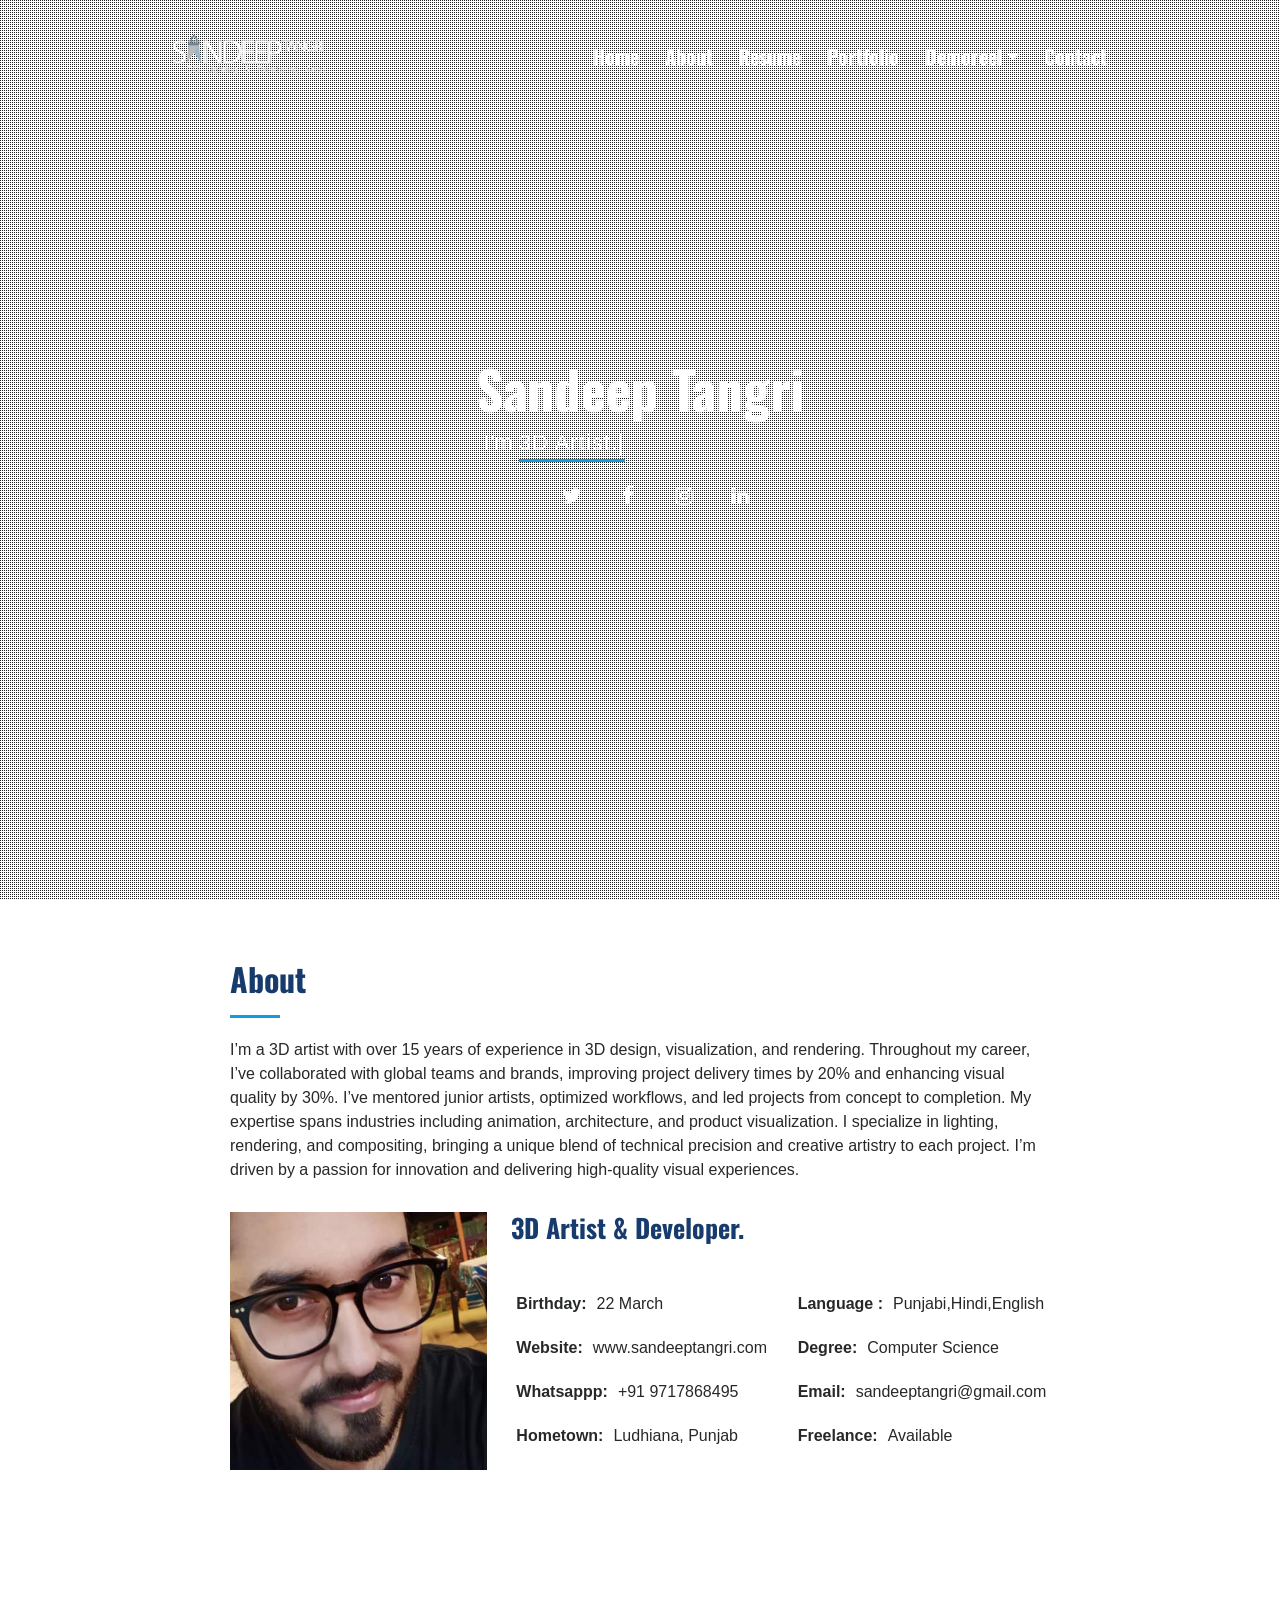
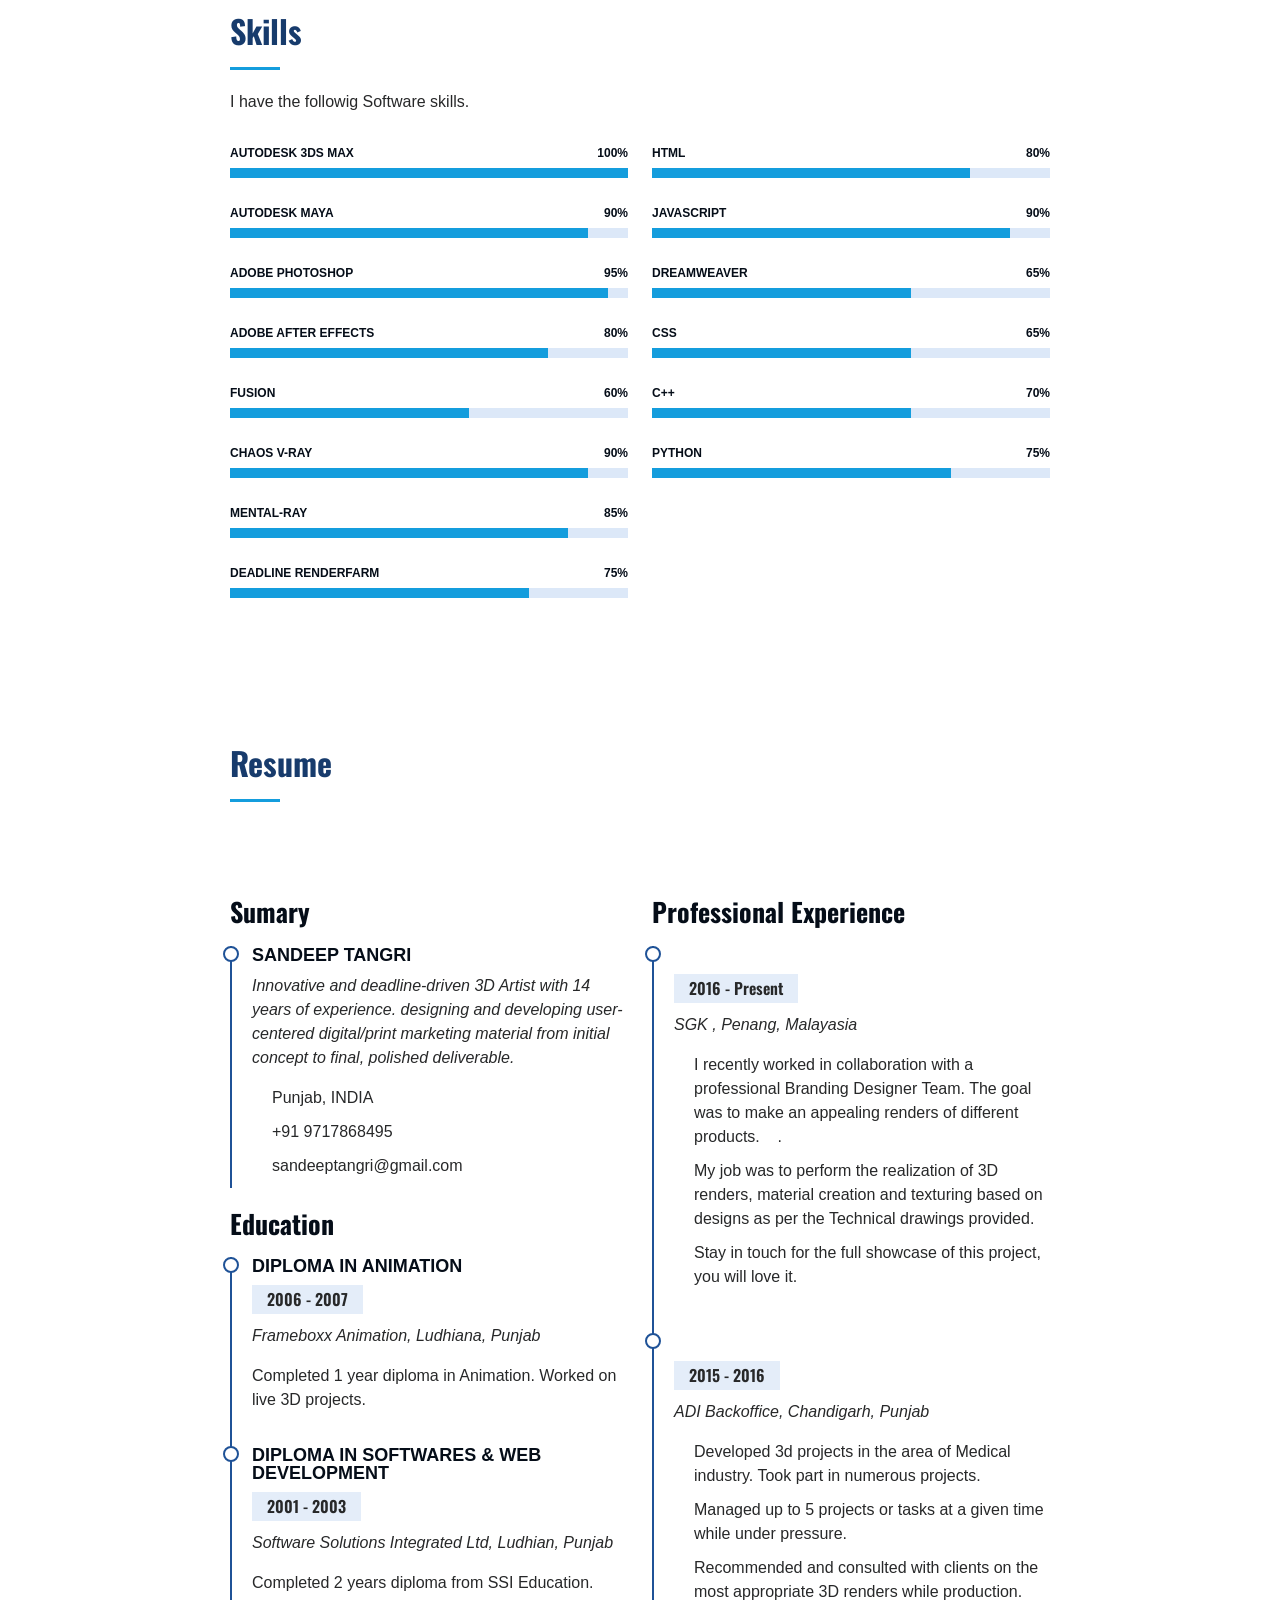
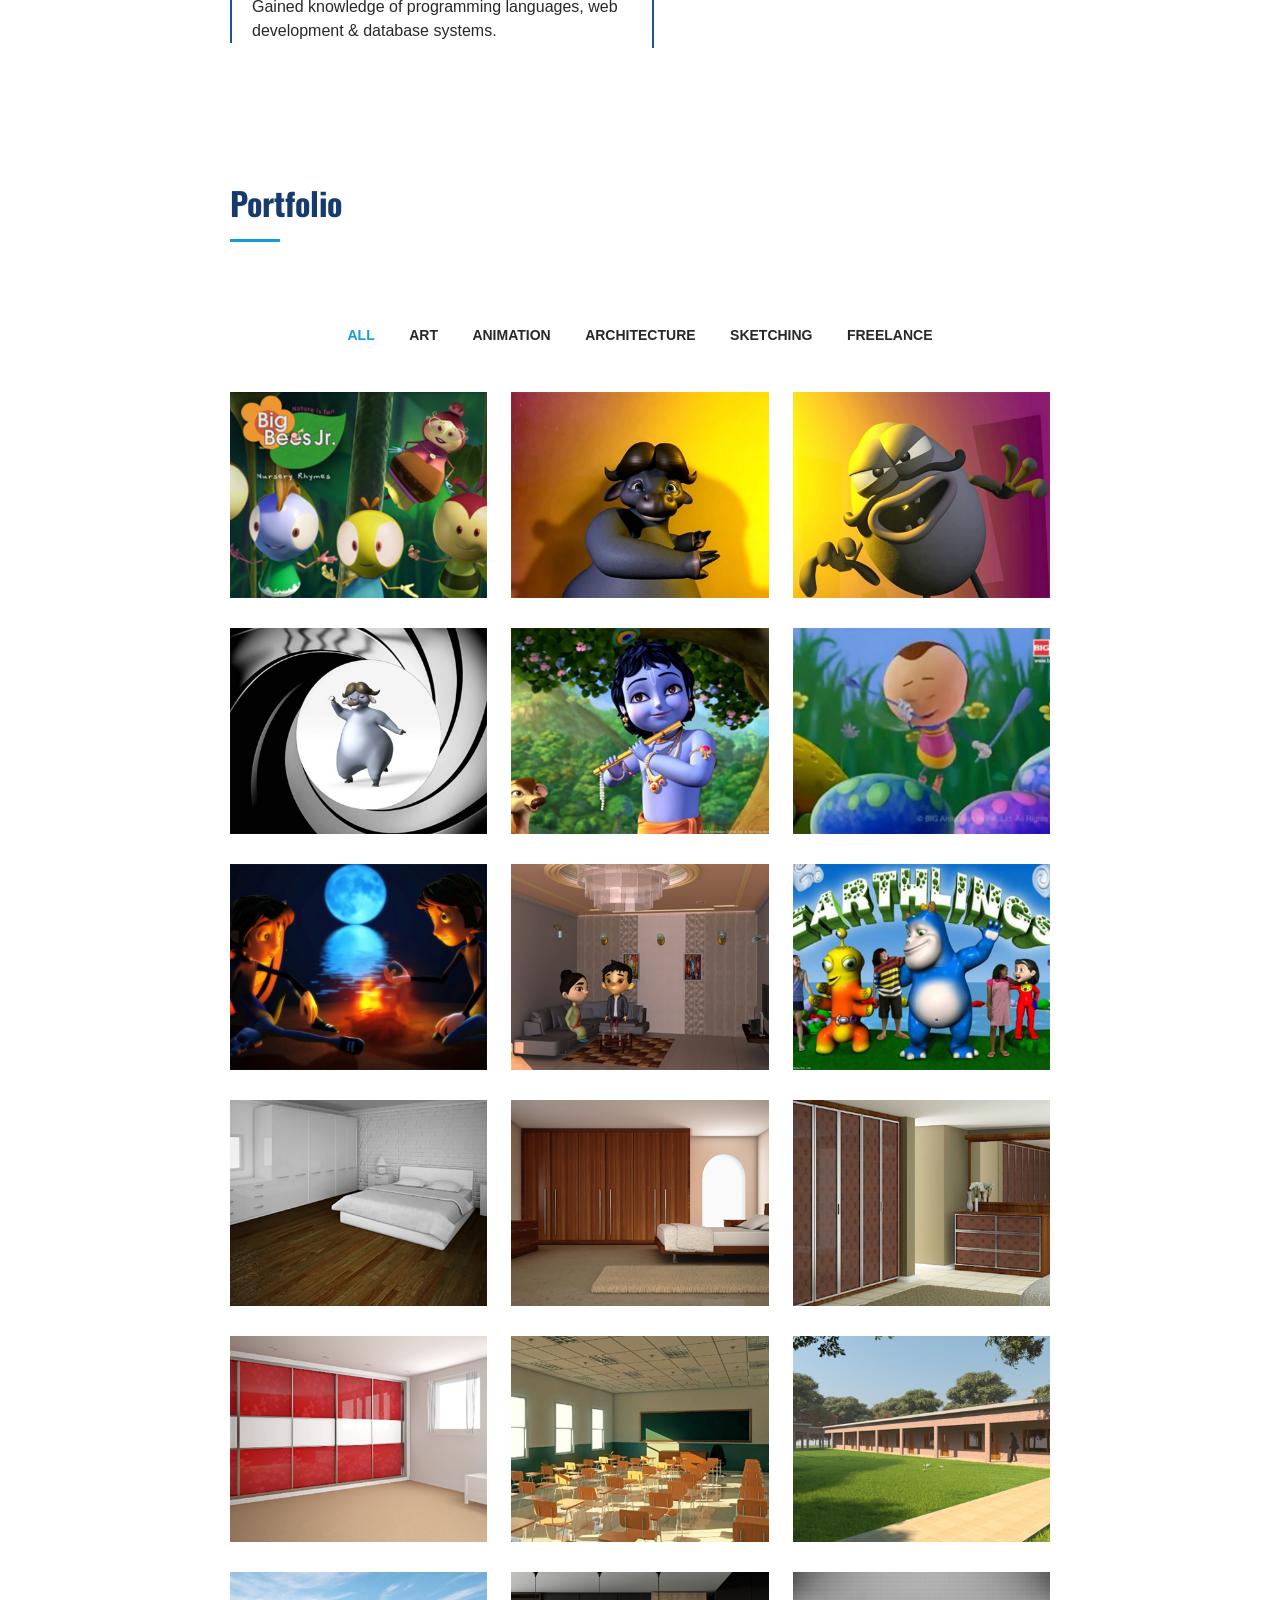
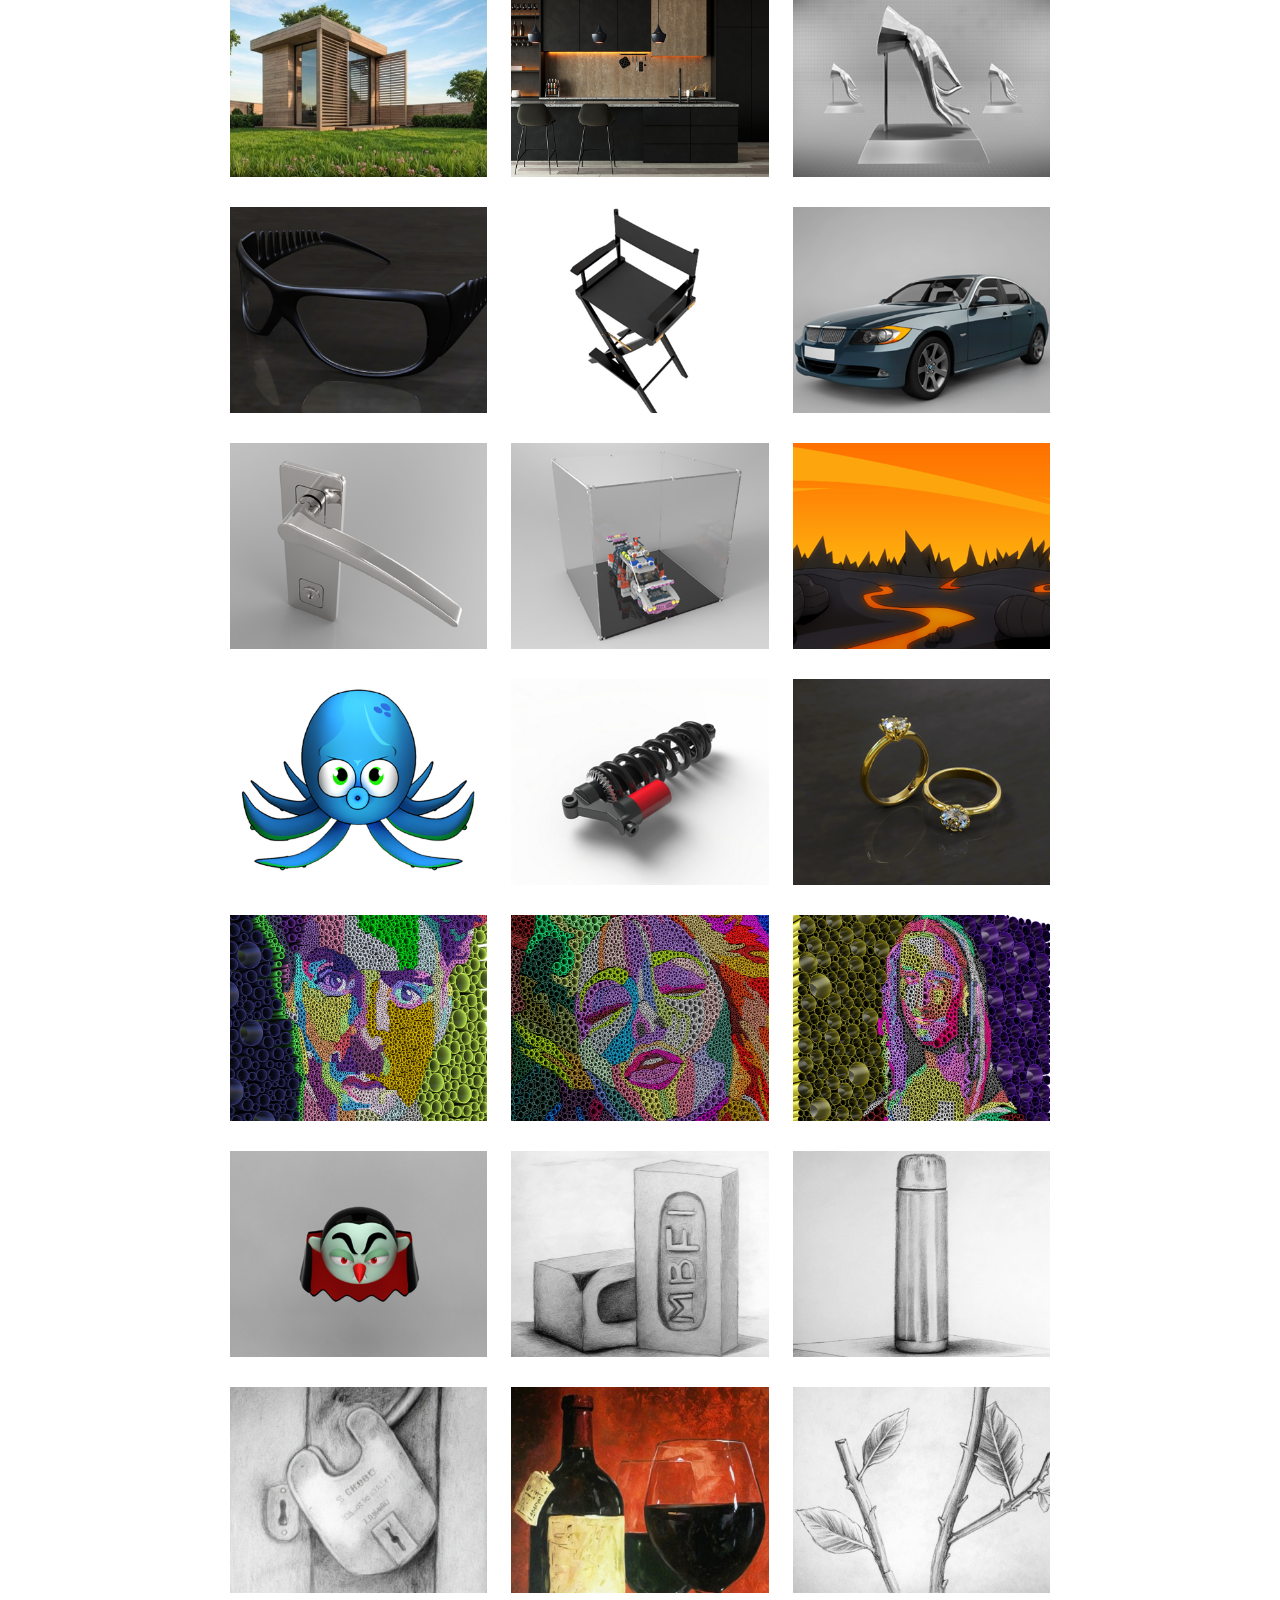
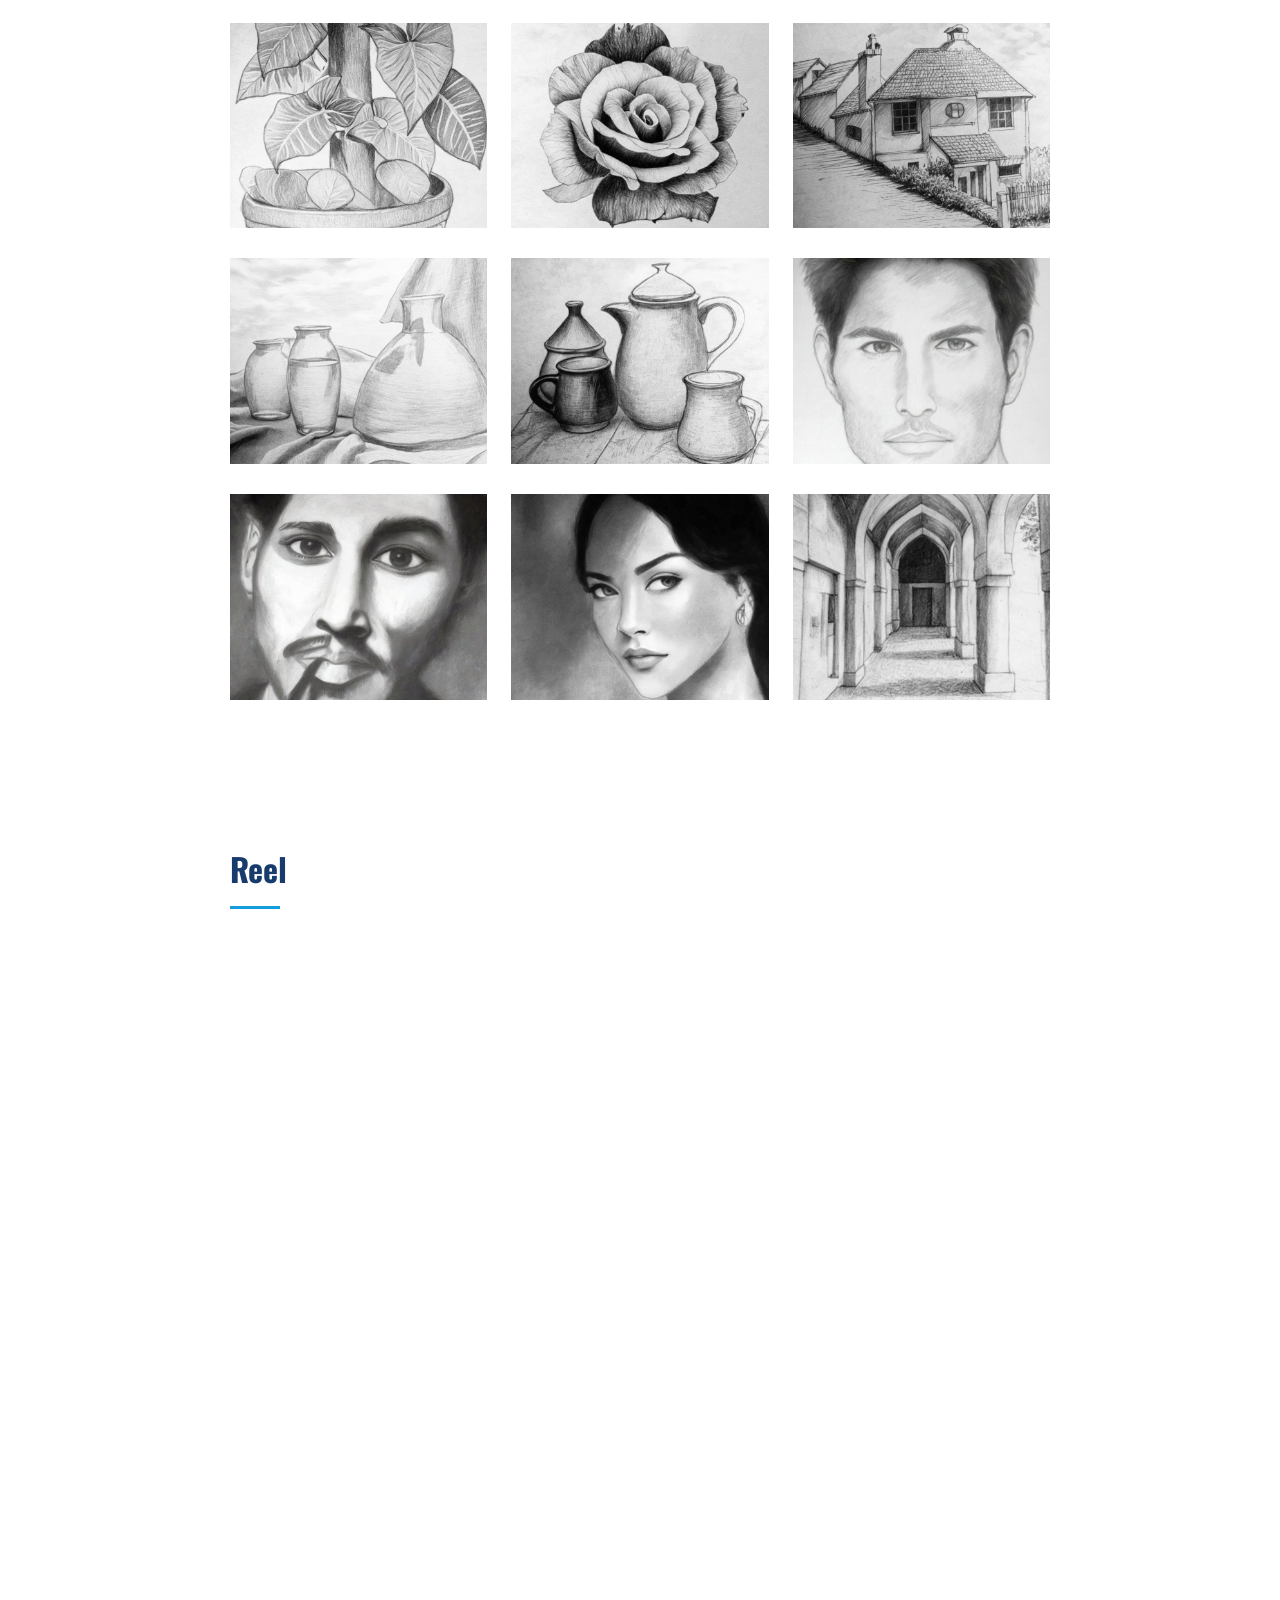
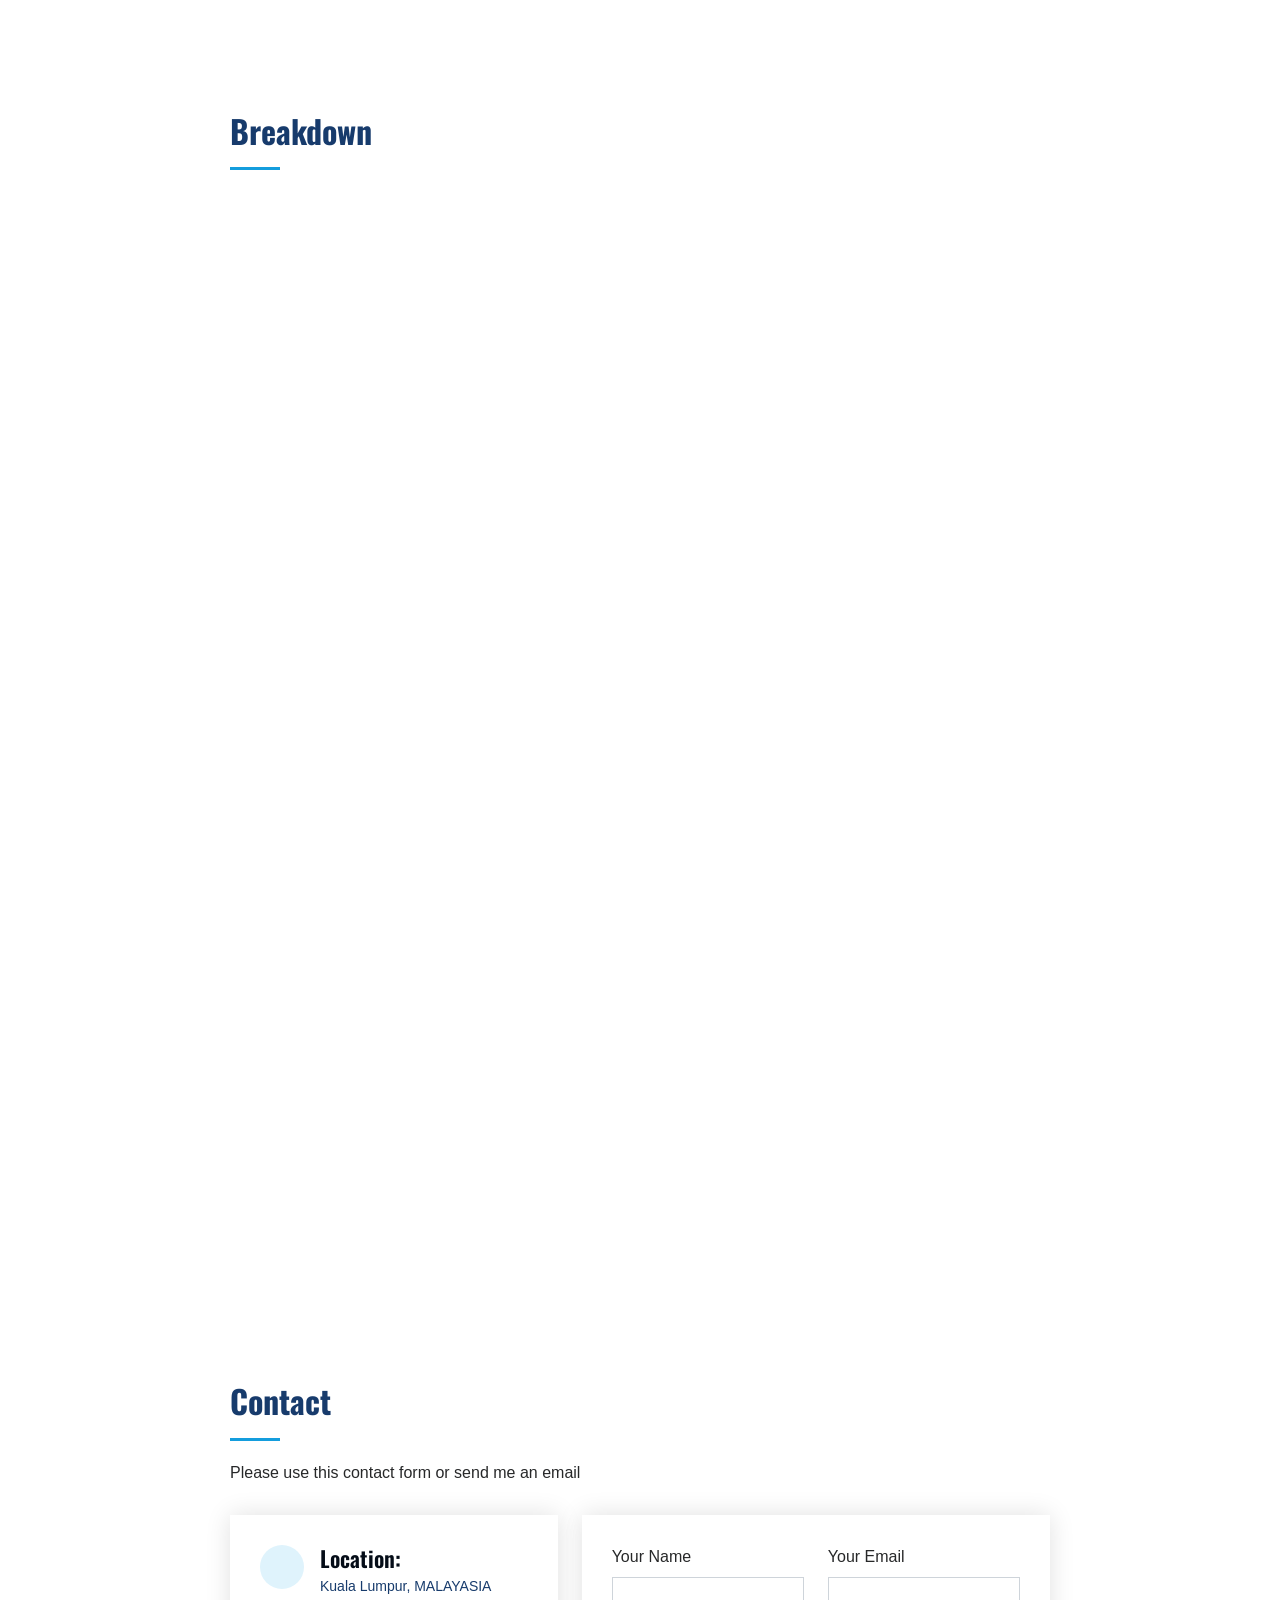
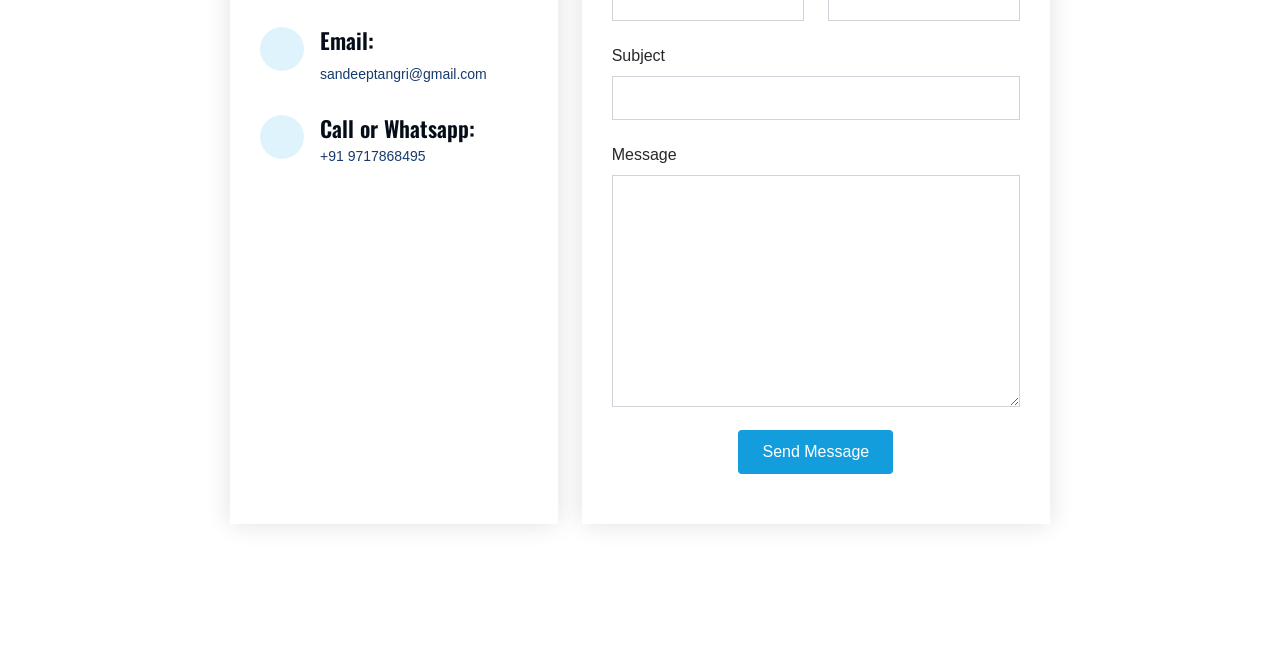
==== commit 8d02f2a0: "Fixed Fonts & CSS Fixed Fonts & CSS" ====
--- a/index.html
+++ b/index.html
@@ -1,5 +1,11 @@
 <!doctype html>
 <html lang="en">
+<head>
+    <meta charset="UTF-8">
+    <meta name="viewport" content="width=device-width, initial-scale=1.0">
+    <meta name="description" content="Your page description here">
+    <title>Your Page Title</title>
+</head>
 <head>
 <!-- Title of the webpage -->
 <title>Sandeep Tangri - 3D Artist</title>
@@ -138,9 +144,9 @@
     <div class="container">
       <div class="section-title">
         <h2>About</h2>
-        <p>I am a 3D  Artist with 14 years of experience. I am from india and currently working in Kuala Lumpur, Malayasia.
-        My specialization lies in Lighting,Rendering and Compositing. I have worked in cartoon Tv series and commercials.
-        I am very passionate about my work and also a supportive team player with leadership skills. I am also strong in problem solving and team management.</p>
+        <p>I’m a 3D artist with over 15 years of experience in 3D design, visualization, and rendering. Throughout my career, I’ve collaborated with global teams and brands, improving project delivery times by 20% and enhancing visual quality by 30%. I’ve mentored junior artists, optimized workflows, and led projects from concept to completion.
+
+My expertise spans industries including animation, architecture, and product visualization. I specialize in lighting, rendering, and compositing, bringing a unique blend of technical precision and creative artistry to each project. I’m driven by a passion for innovation and delivering high-quality visual experiences.</p>
       </div>
       <div class="row">
         <div class="col-lg-4" data-aos="fade-right"> <img src="images/IMG-20191213-WA0000.jpg" class="img-fluid" alt=""> </div>
@@ -152,14 +158,14 @@
               <ul>
                 <li><i class="bi bi-chevron-right"></i> <strong>Birthday:</strong> <span>22 March&nbsp;&nbsp;</span></li>
                 <li><i class="bi bi-chevron-right"></i> <strong>Website:</strong> <span>www.sandeeptangri.com</span></li>
-                <li><i class="bi bi-chevron-right"></i> <strong>Phone:</strong> <span>+60 175 206251</span></li>
-                <li><i class="bi bi-chevron-right"></i> <strong>City:</strong> <span>Ludhiana, Punjab&nbsp;</span></li>
+                <li><i class="bi bi-chevron-right"></i> <strong>Whatsappp:</strong> <span>+91 9717868495</span></li>
+                <li><i class="bi bi-chevron-right"></i> <strong>Hometown:</strong> <span>Ludhiana, Punjab&nbsp;</span></li>
               </ul>
             </div>
             <div class="col-lg-6">
               <ul>
                 <li><i class="bi bi-chevron-right"></i> <strong>Language :</strong>Punjabi,Hindi,English <span>&nbsp;</span></li>
-                <li><i class="bi bi-chevron-right"></i> <strong>Degree:</strong> <span>Bachelor in Computer Science</span></li>
+                <li><i class="bi bi-chevron-right"></i> <strong>Degree:</strong> <span>Computer Science</span></li>
                 <li><i class="bi bi-chevron-right"></i> <strong>Email:</strong> <span>sandeeptangri@gmail.com&nbsp;</span></li>
                 <li><i class="bi bi-chevron-right"></i> <strong>Freelance:</strong> <span>Available</span></li>
               </ul>
@@ -294,6 +300,11 @@
             <div class="progress"> <span class="skill">c++<i class="val">70%</i></span>
             <div class="progress-bar-wrap">
               <div class="progress-bar" role="progressbar" aria-valuenow="65" aria-valuemin="0" aria-valuemax="100"></div>
+            </div>
+          </div>
+            <div class="progress"> <span class="skill">Python<i class="val">75%</i></span>
+            <div class="progress-bar-wrap">
+              <div class="progress-bar" role="progressbar" aria-valuenow="75" aria-valuemin="0" aria-valuemax="100"></div>
             </div>
           </div>
         </div>
@@ -317,7 +328,7 @@
             <p><em>Innovative and deadline-driven 3D Artist  with 14 years of experience. designing and developing user-centered digital/print marketing material from initial concept to final, polished deliverable.</em></p>
             <ul>
               <li>Punjab, INDIA</li>
-              <li>+60 175 206251</li>
+              <li>+91 9717868495</li>
               <li>sandeeptangri@gmail.com</li>
             </ul>
           </div>
@@ -869,8 +880,8 @@
               <p>sandeeptangri@gmail.com </p>
             </div>
             <div class="phone"> <i class="bi bi-phone"></i>
-              <h4>Call:</h4>
-              <p>+60 175 206251</p>
+              <h4>Call or Whatsapp:</h4>
+              <p>+91 9717868495</p>
             </div>
             <iframe src="https://www.google.com/maps/embed?pb=!1m18!1m12!1m3!1d127482.66722782142!2d101.6169493970083!3d3.138674969062989!2m3!1f0!2f0!3f0!3m2!1i1024!2i768!4f13.1!3m3!1m2!1s0x31cc49c701efeae7%3A0xf4d98e5b2f1c287d!2sKuala%20Lumpur%2C%20Federal%20Territory%20of%20Kuala%20Lumpur%2C%20Malaysia!5e0!3m2!1sen!2sin!4v1657446358736!5m2!1sen!2sin" frameborder="0" style="border:0; width: 100%; height: 290px;" allowfullscreen></iframe>
 <!--            <iframe src="images/Slider/sandeepqrnew.png" frameborder="0" style="border:0; width: 100%; height: 290px;" allowfullscreen></iframe>-->
--- a/css/style2.css
+++ b/css/style2.css
@@ -1,3 +1,9 @@
+
+
+
+
+
+
 .cb-slideshow,
 .cb-slideshow:after {
     position: fixed;
@@ -115,6 +121,14 @@
     -ms-animation-delay: 48s;
     animation-delay: 48s;
 }
+.cb-slideshow li:nth-child(10) span {
+    background-image: url(../images/10.jpg);
+    -webkit-animation-delay: 54s;
+    -moz-animation-delay: 54s;
+    -o-animation-delay: 54s;
+    -ms-animation-delay: 54s;
+    animation-delay: 54s;
+}
 .cb-slideshow li:nth-child(2) div {
     -webkit-animation-delay: 6s;
     -moz-animation-delay: 6s;
@@ -171,6 +185,13 @@
     -ms-animation-delay: 48s;
     animation-delay: 48s;
 }
+.cb-slideshow li:nth-child(10) div {
+    -webkit-animation-delay: 54s;
+    -moz-animation-delay: 54s;
+    -o-animation-delay: 54s;
+    -ms-animation-delay: 54s;
+    animation-delay: 54s;
+}
 /* Animation for the slideshow images */
 @-webkit-keyframes imageAnimation { 
 	0% {
@@ -463,4 +484,5 @@
 }
 @media screen and (max-width: 600px) { 
 	.cb-slideshow li div h3 { font-size: 50px }
-}+}
+
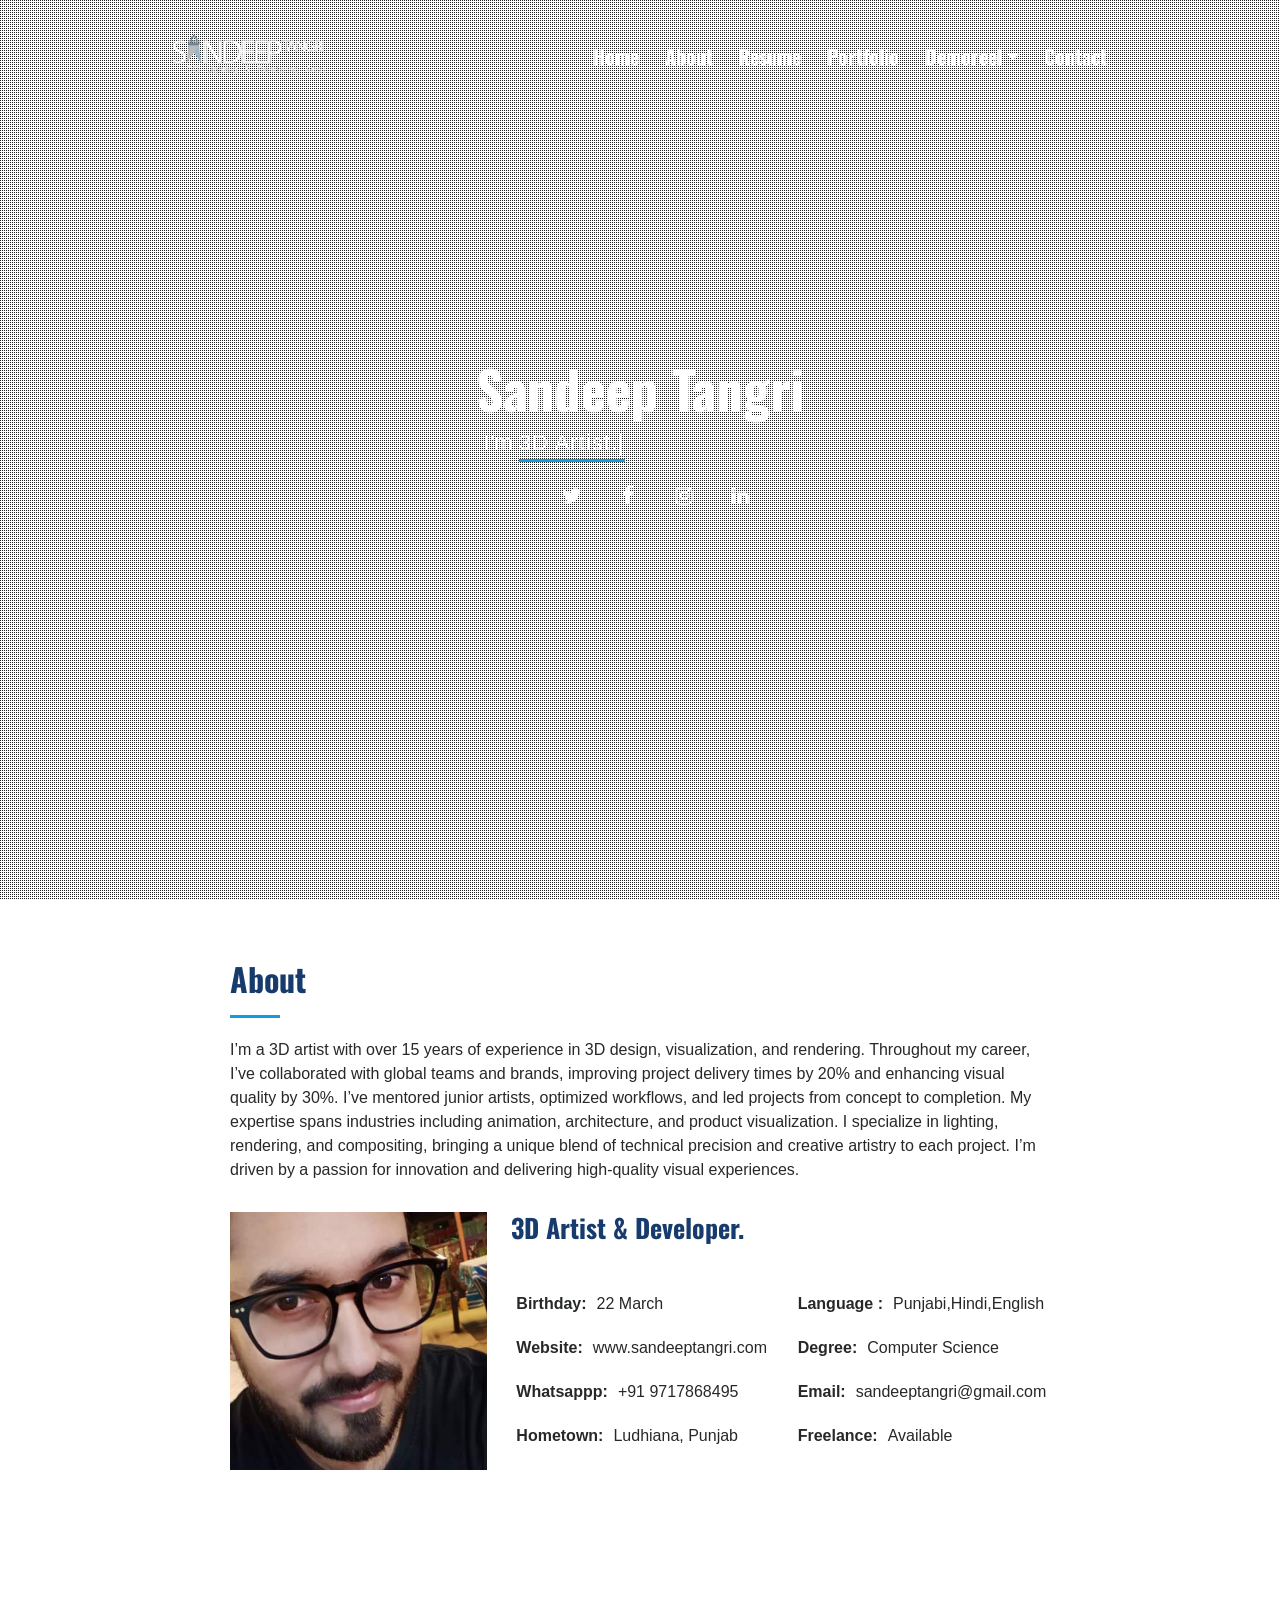
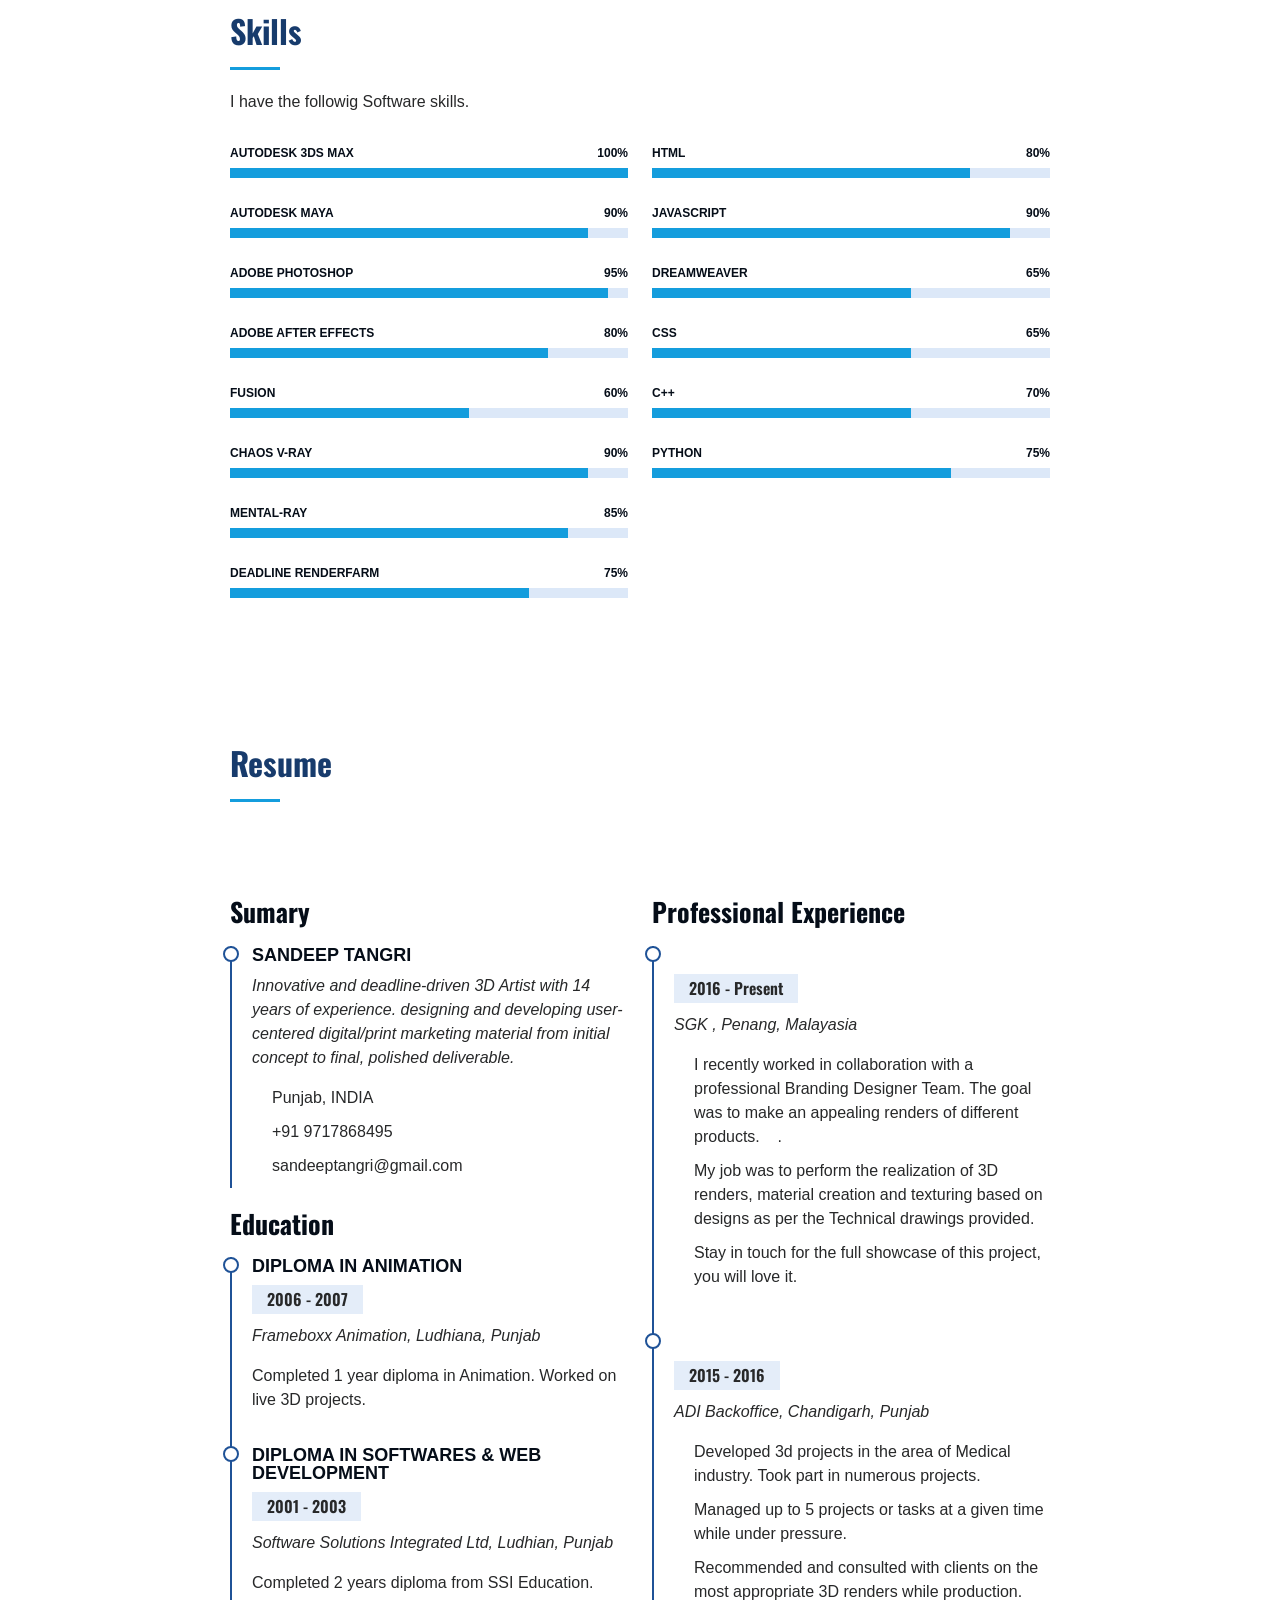
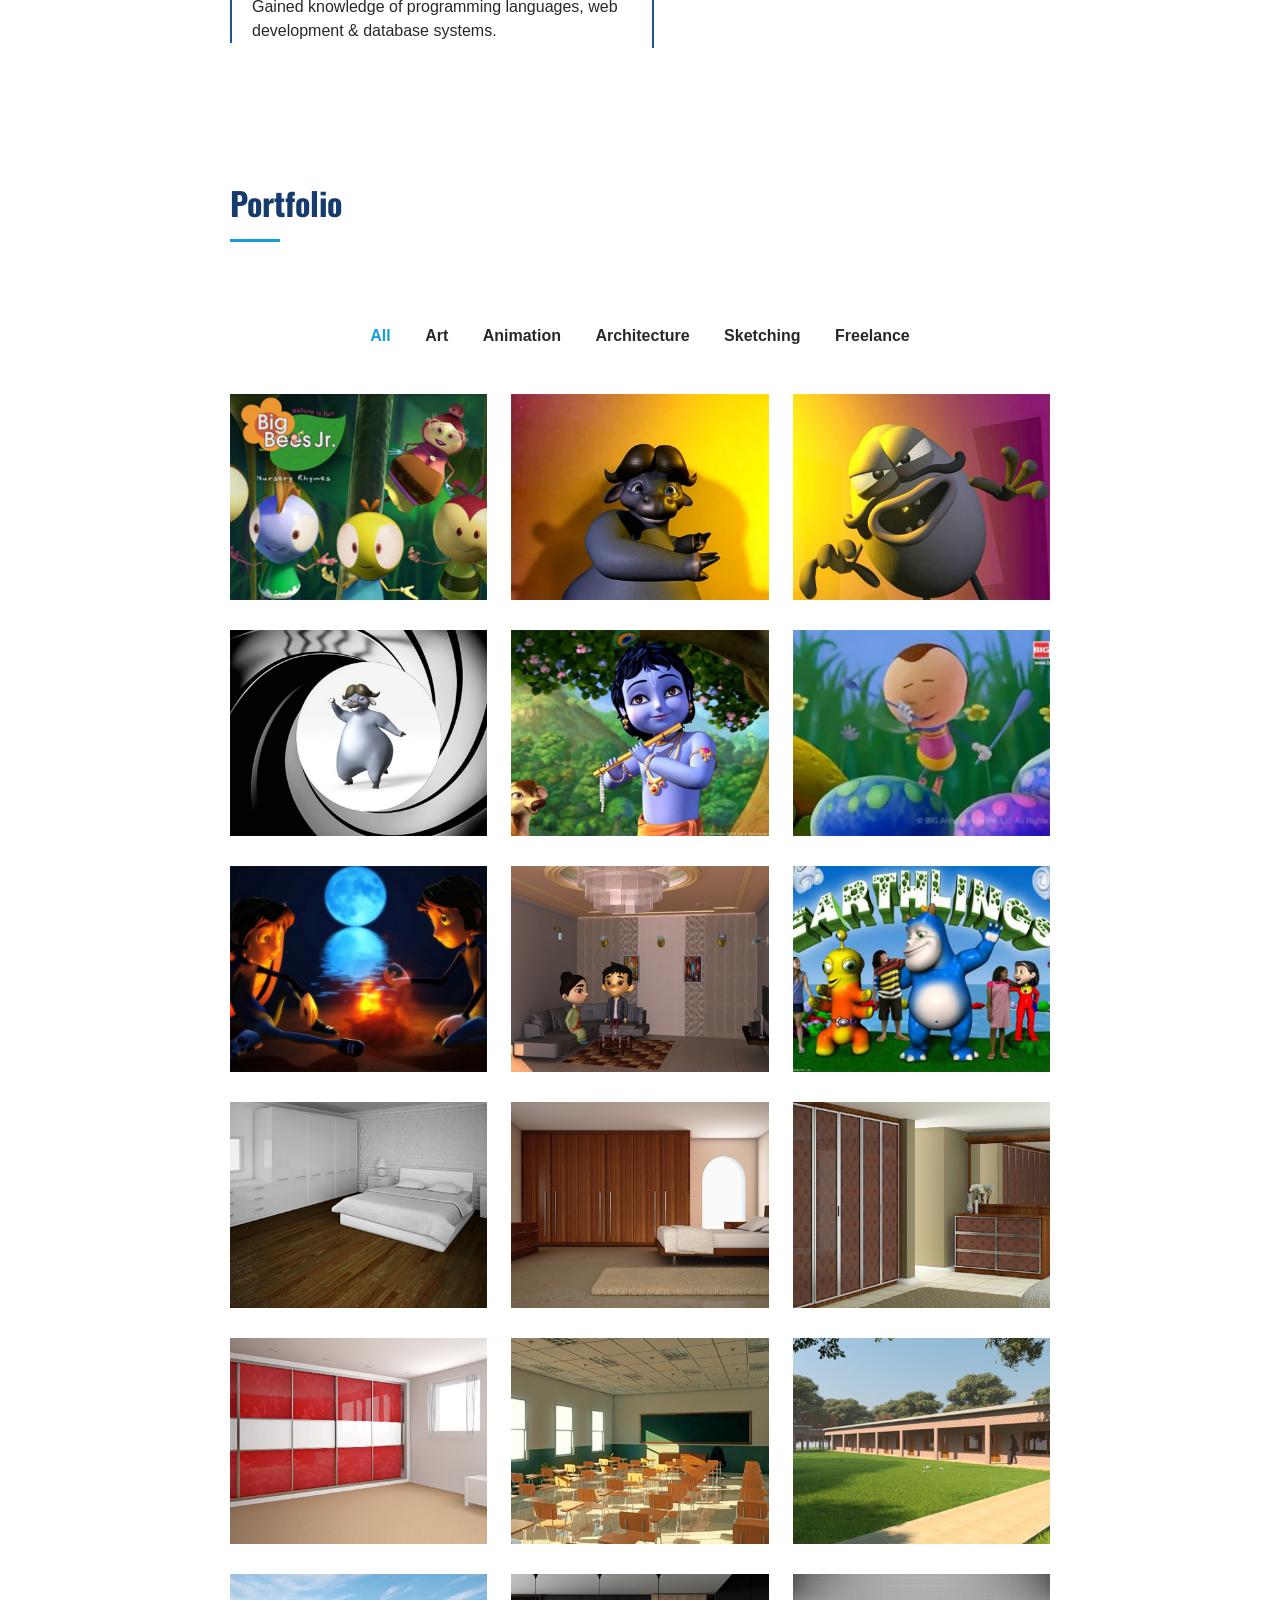
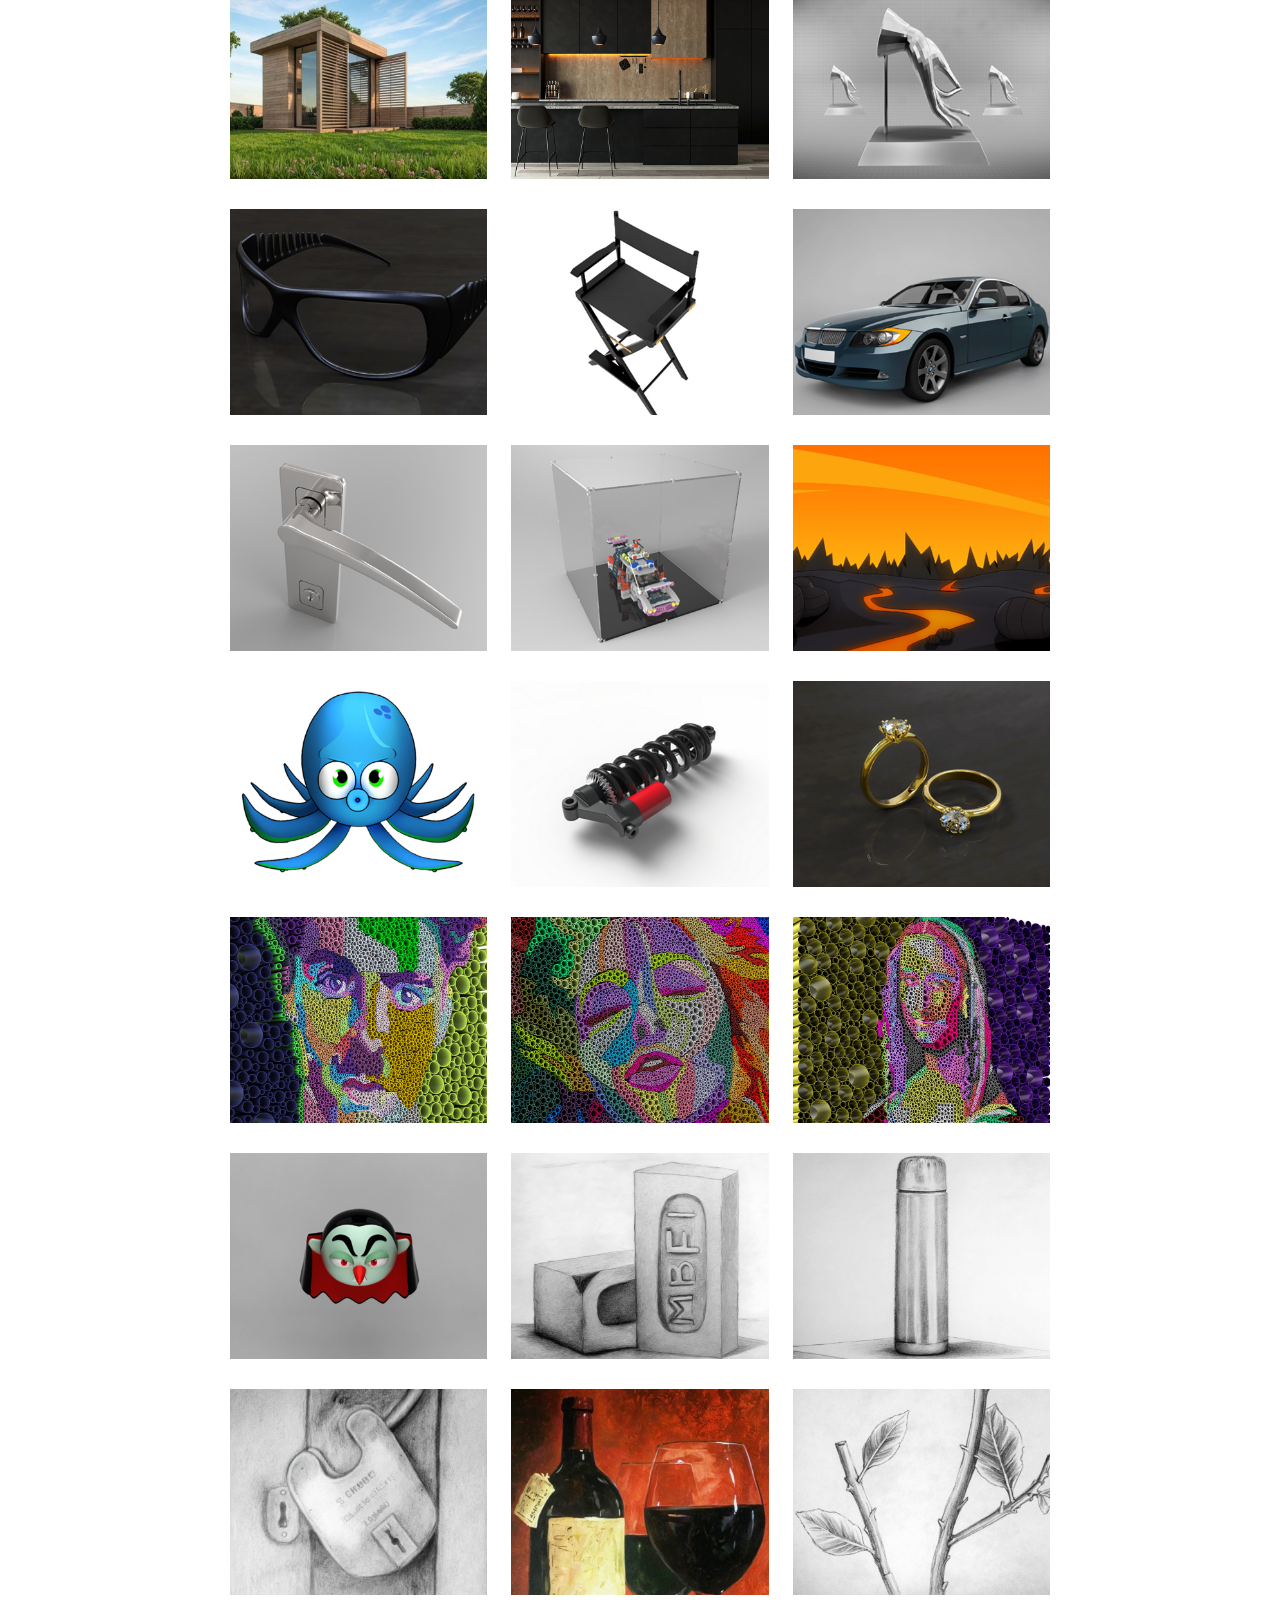
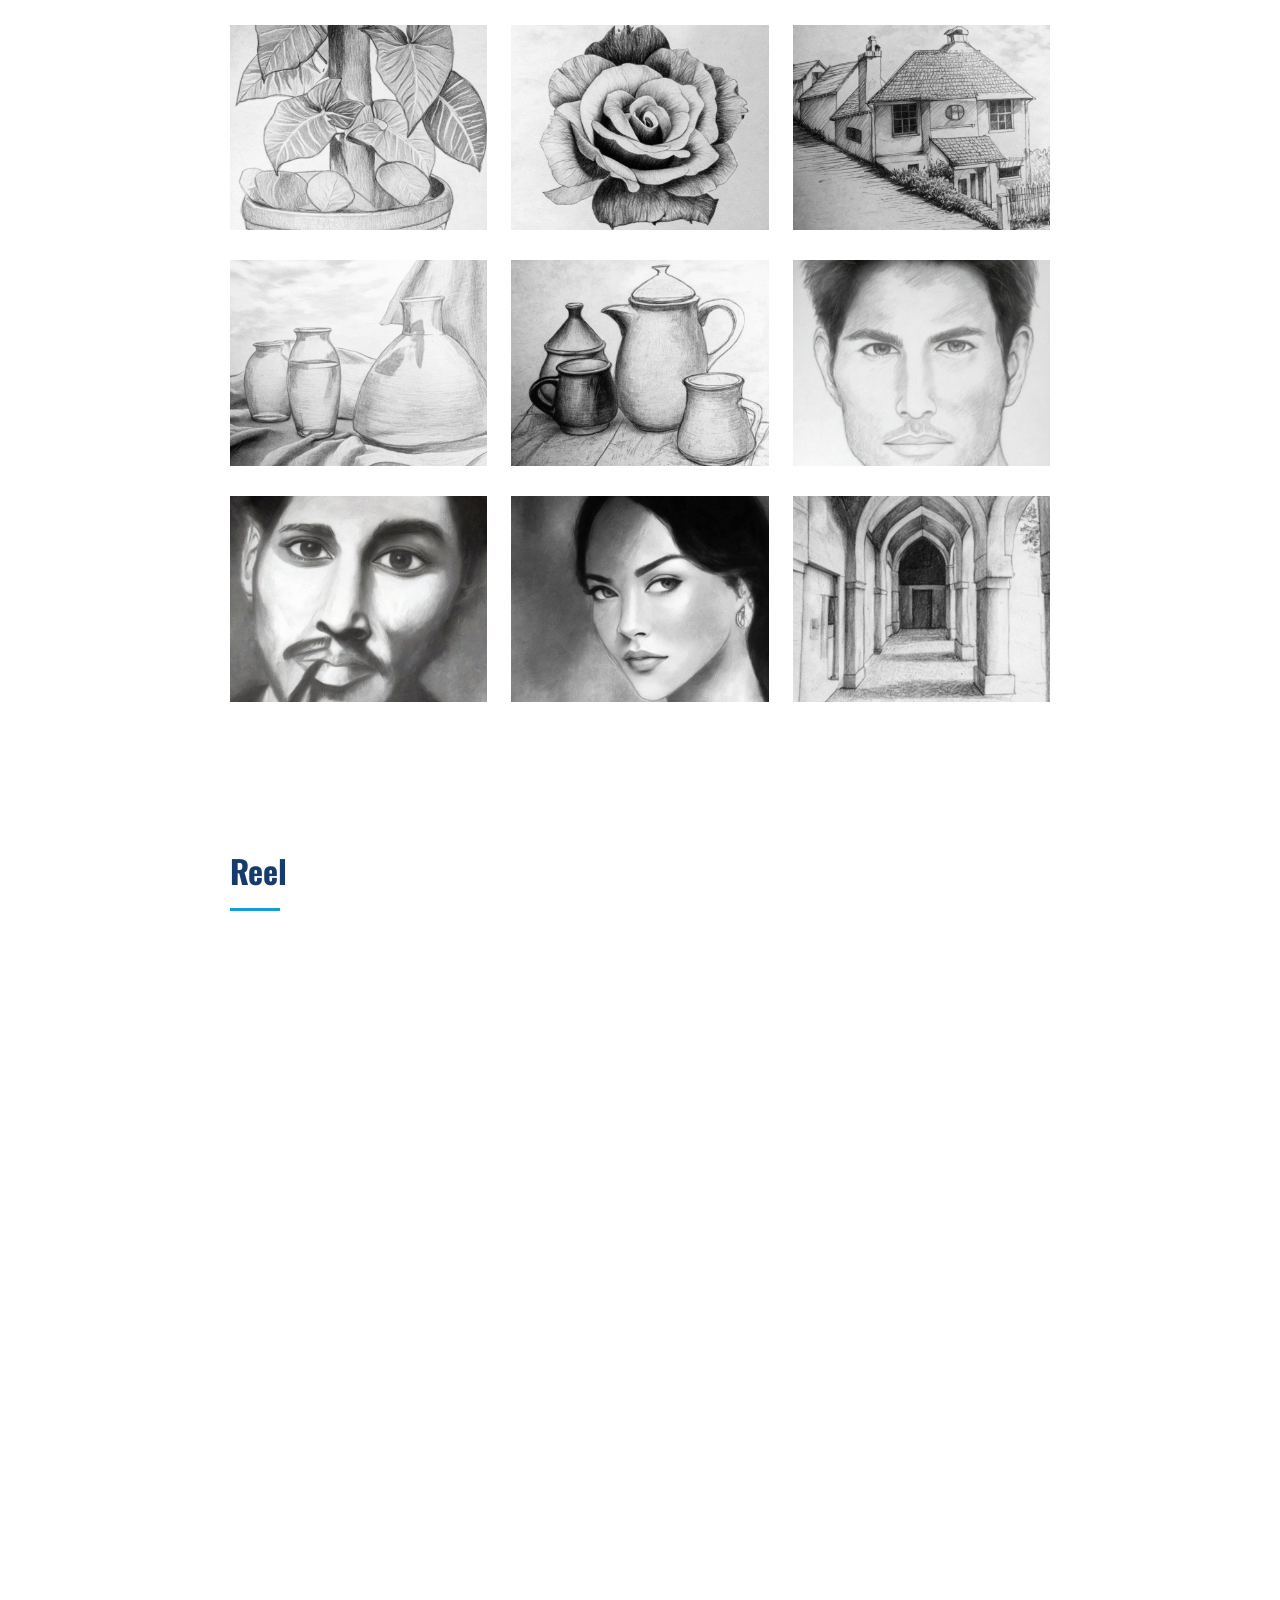
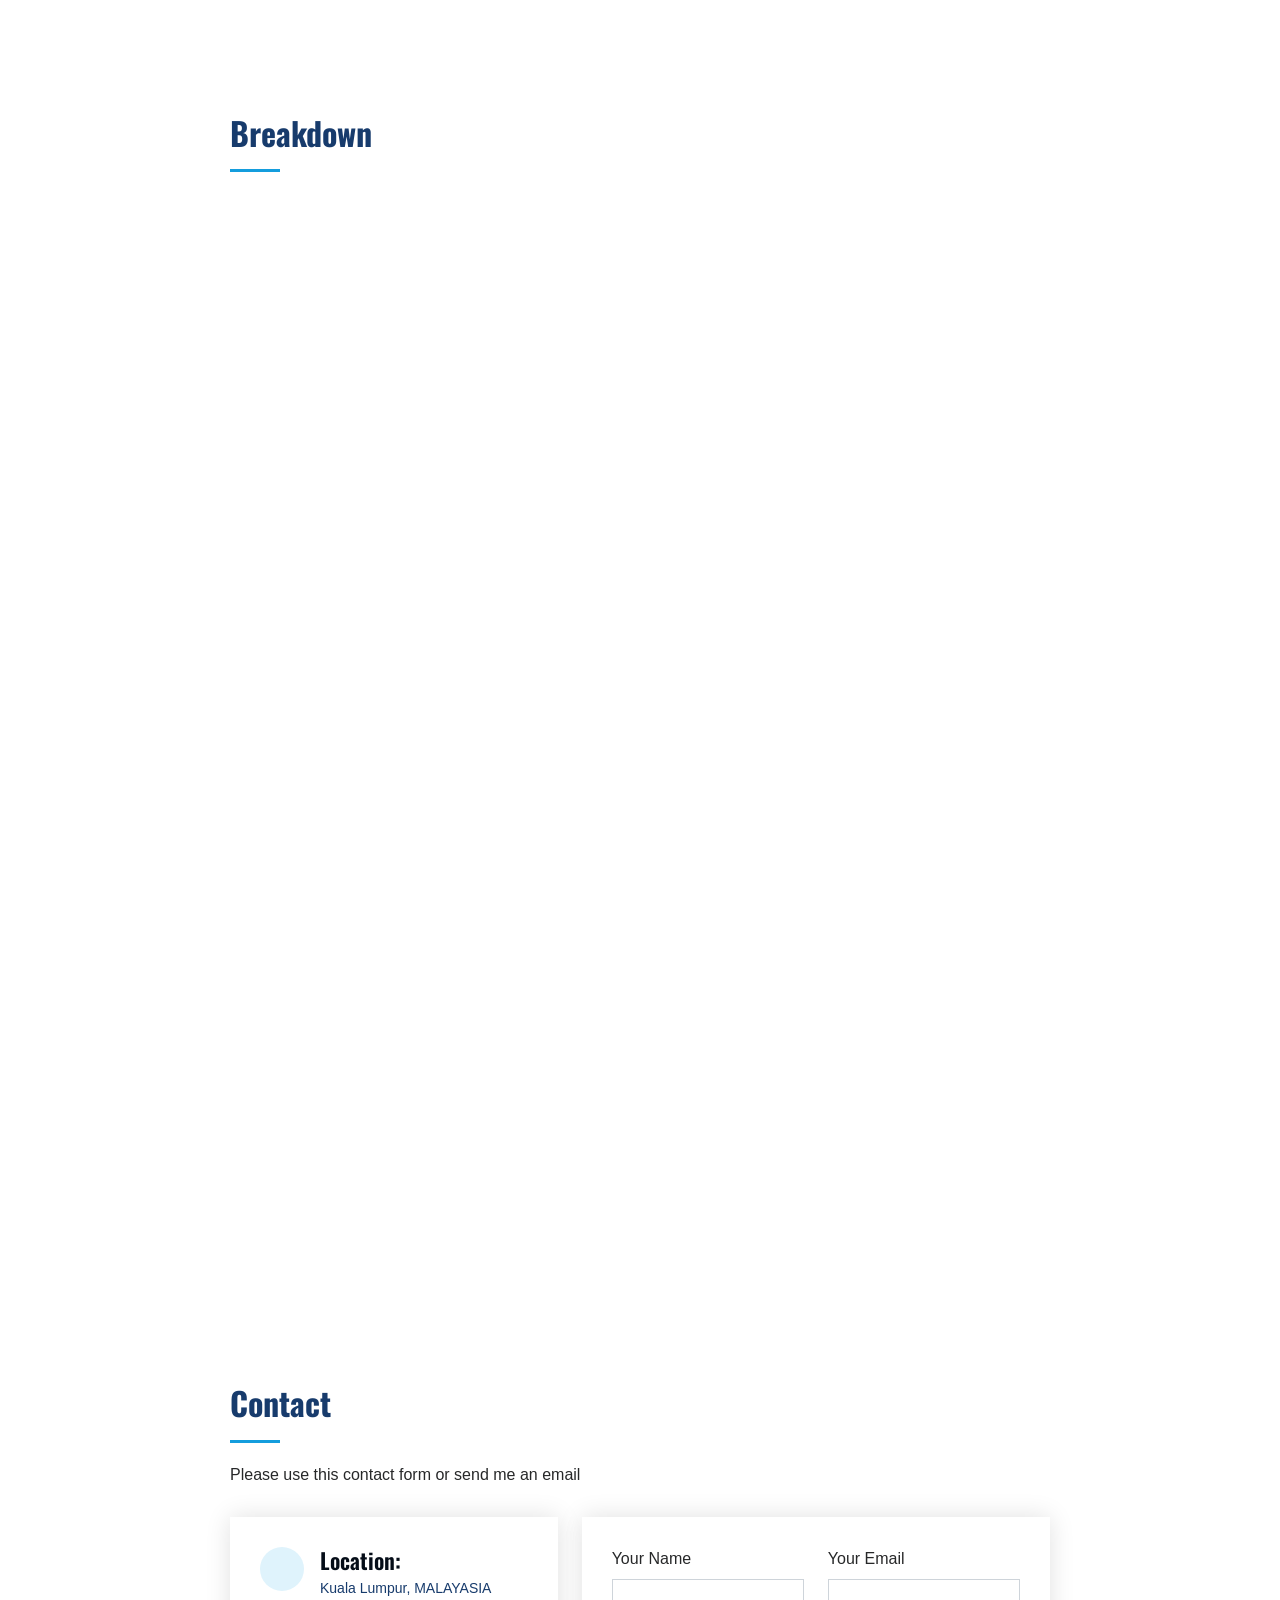
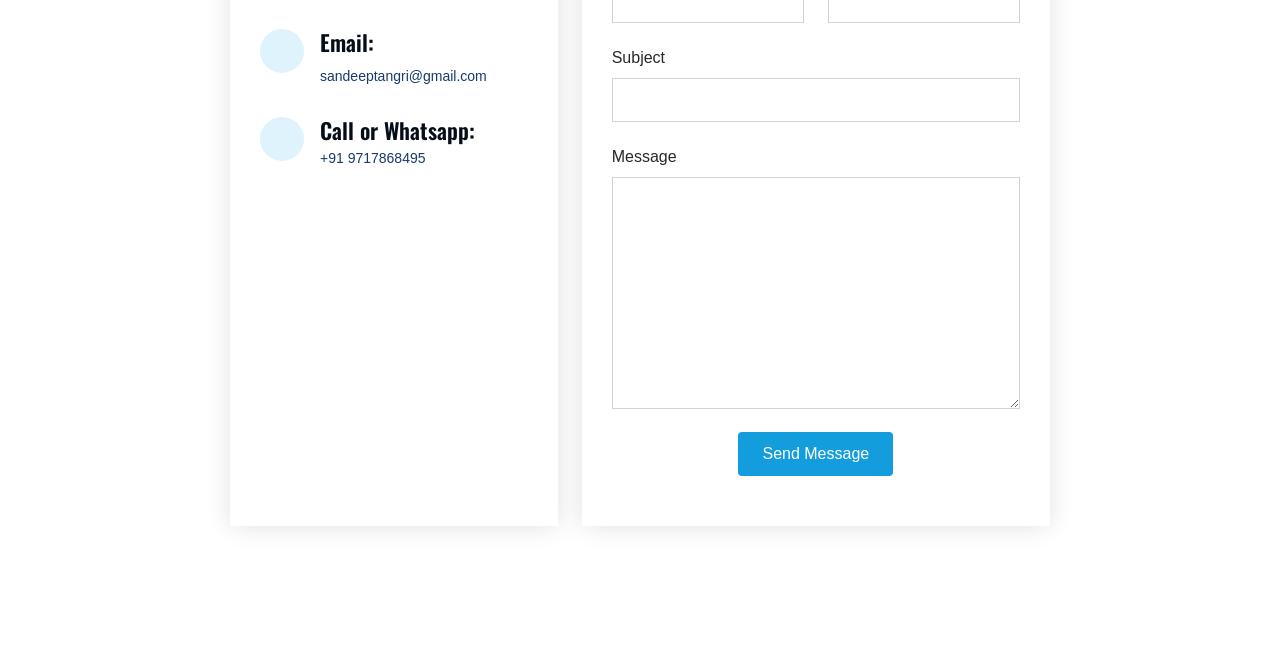
==== commit 566ca321: "Title Updated index.html" ====
--- a/index.html
+++ b/index.html
@@ -4,9 +4,6 @@
     <meta charset="UTF-8">
     <meta name="viewport" content="width=device-width, initial-scale=1.0">
     <meta name="description" content="Your page description here">
-    <title>Your Page Title</title>
-</head>
-<head>
 <!-- Title of the webpage -->
 <title>Sandeep Tangri - 3D Artist</title>
 <!-- Favicon icon -->
@@ -1007,4 +1004,4 @@
 <script type="text/javascript" src="js/isotope-layout/isotope.pkgd.min.js"></script> 
 <script type="text/javascript" src="js/swiper/swiper-bundle.min.js"></script>
 </body>
-</html>+</html>
--- a/css/style2.css
+++ b/css/style2.css
@@ -1,488 +1,488 @@
-
-
-
-
-
-
-.cb-slideshow,
-.cb-slideshow:after {
-    position: fixed;
-    width: 100%;
-    height: 100%;
-    top: 0px;
-    left: 0px;
-}
-.cb-slideshow:after {
-    content: '';
-    background: transparent url(../images/pattern.png) repeat top left;
-}
-.cb-slideshow li span {
-    width: 100%;
-    height: 100%;
-    position: absolute;
-    top: 0px;
-    left: 0px;
-    color: transparent;
-    background-size: cover;
-    background-position: 50% 50%;
-    background-repeat: none;
-    opacity: 0;
-    z-index: 0;
-	-webkit-backface-visibility: hidden;
-    -webkit-animation: imageAnimation 48s linear infinite 0s;
-    -moz-animation: imageAnimation 48s linear infinite 0s;
-    -o-animation: imageAnimation 48s linear infinite 0s;
-    -ms-animation: imageAnimation 48s linear infinite 0s;
-    animation: imageAnimation 48s linear infinite 0s;
-}
-.cb-slideshow li div {
-    z-index: 1000;
-    position: absolute;
-    bottom: 30px;
-    left: 0px;
-    width: 100%;
-    text-align: center;
-    opacity: 0;
-    -webkit-animation: titleAnimation 48s linear infinite 0s;
-    -moz-animation: titleAnimation 48s linear infinite 0s;
-    -o-animation: titleAnimation 48s linear infinite 0s;
-    -ms-animation: titleAnimation 48s linear infinite 0s;
-    animation: titleAnimation 48s linear infinite 0s;
-}
-.cb-slideshow li div h3 {
-    font-family: 'BebasNeueRegular', 'Arial Narrow', Arial, sans-serif;
-    font-size: 240px;
-    padding: 0;
-    line-height: 200px;
-	color: rgba(169,3,41, 0.8);
-}
-.cb-slideshow li:nth-child(1) span { background-image: url(../images/1.jpg) }
-.cb-slideshow li:nth-child(2) span {
-    background-image: url(../images/2.jpg);
-    -webkit-animation-delay: 6s;
-    -moz-animation-delay: 6s;
-    -o-animation-delay: 6s;
-    -ms-animation-delay: 6s;
-    animation-delay: 6s;
-}
-.cb-slideshow li:nth-child(3) span {
-    background-image: url(../images/3.jpg);
-    -webkit-animation-delay: 12s;
-    -moz-animation-delay: 12s;
-    -o-animation-delay: 12s;
-    -ms-animation-delay: 12s;
-    animation-delay: 12s;
-}
-.cb-slideshow li:nth-child(4) span {
-    background-image: url(../images/4.jpg);
-    -webkit-animation-delay: 18s;
-    -moz-animation-delay: 18s;
-    -o-animation-delay: 18s;
-    -ms-animation-delay: 18s;
-    animation-delay: 18s;
-}
-.cb-slideshow li:nth-child(5) span {
-    background-image: url(../images/5.jpg);
-    -webkit-animation-delay: 24s;
-    -moz-animation-delay: 24s;
-    -o-animation-delay: 24s;
-    -ms-animation-delay: 24s;
-    animation-delay: 24s;
-}
-.cb-slideshow li:nth-child(6) span {
-    background-image: url(../images/6.jpg);
-    -webkit-animation-delay: 30s;
-    -moz-animation-delay: 30s;
-    -o-animation-delay: 30s;
-    -ms-animation-delay: 30s;
-    animation-delay: 30s;
-}
-.cb-slideshow li:nth-child(7) span {
-    background-image: url(../images/7.jpg);
-    -webkit-animation-delay: 36s;
-    -moz-animation-delay: 36s;
-    -o-animation-delay: 36s;
-    -ms-animation-delay: 36s;
-    animation-delay: 36s;
-}
-.cb-slideshow li:nth-child(8) span {
-    background-image: url(../images/8.jpg);
-    -webkit-animation-delay: 42s;
-    -moz-animation-delay: 42s;
-    -o-animation-delay: 42s;
-    -ms-animation-delay: 42s;
-    animation-delay: 42s;
-}
-.cb-slideshow li:nth-child(9) span {
-    background-image: url(../images/9.jpg);
-    -webkit-animation-delay: 48s;
-    -moz-animation-delay: 48s;
-    -o-animation-delay: 48s;
-    -ms-animation-delay: 48s;
-    animation-delay: 48s;
-}
-.cb-slideshow li:nth-child(10) span {
-    background-image: url(../images/10.jpg);
-    -webkit-animation-delay: 54s;
-    -moz-animation-delay: 54s;
-    -o-animation-delay: 54s;
-    -ms-animation-delay: 54s;
-    animation-delay: 54s;
-}
-.cb-slideshow li:nth-child(2) div {
-    -webkit-animation-delay: 6s;
-    -moz-animation-delay: 6s;
-    -o-animation-delay: 6s;
-    -ms-animation-delay: 6s;
-    animation-delay: 6s;
-}
-.cb-slideshow li:nth-child(3) div {
-    -webkit-animation-delay: 12s;
-    -moz-animation-delay: 12s;
-    -o-animation-delay: 12s;
-    -ms-animation-delay: 12s;
-    animation-delay: 12s;
-}
-.cb-slideshow li:nth-child(4) div {
-    -webkit-animation-delay: 18s;
-    -moz-animation-delay: 18s;
-    -o-animation-delay: 18s;
-    -ms-animation-delay: 18s;
-    animation-delay: 18s;
-}
-.cb-slideshow li:nth-child(5) div {
-    -webkit-animation-delay: 24s;
-    -moz-animation-delay: 24s;
-    -o-animation-delay: 24s;
-    -ms-animation-delay: 24s;
-    animation-delay: 24s;
-}
-.cb-slideshow li:nth-child(6) div {
-    -webkit-animation-delay: 30s;
-    -moz-animation-delay: 30s;
-    -o-animation-delay: 30s;
-    -ms-animation-delay: 30s;
-    animation-delay: 30s;
-}
-.cb-slideshow li:nth-child(7) div {
-    -webkit-animation-delay: 36s;
-    -moz-animation-delay: 36s;
-    -o-animation-delay: 36s;
-    -ms-animation-delay: 36s;
-    animation-delay: 36s;
-}
-.cb-slideshow li:nth-child(8) div {
-    -webkit-animation-delay: 42s;
-    -moz-animation-delay: 42s;
-    -o-animation-delay: 42s;
-    -ms-animation-delay: 42s;
-    animation-delay: 42s;
-}
-.cb-slideshow li:nth-child(9) div {
-    -webkit-animation-delay: 48s;
-    -moz-animation-delay: 48s;
-    -o-animation-delay: 48s;
-    -ms-animation-delay: 48s;
-    animation-delay: 48s;
-}
-.cb-slideshow li:nth-child(10) div {
-    -webkit-animation-delay: 54s;
-    -moz-animation-delay: 54s;
-    -o-animation-delay: 54s;
-    -ms-animation-delay: 54s;
-    animation-delay: 54s;
-}
-/* Animation for the slideshow images */
-@-webkit-keyframes imageAnimation { 
-	0% {
-	    opacity: 0;
-	    -webkit-animation-timing-function: ease-in;
-	}
-	8% {
-	    opacity: 1;
-	    -webkit-transform: scale(1.05);
-	    -webkit-animation-timing-function: ease-out;
-	}
-	17% {
-	    opacity: 1;
-	    -webkit-transform: scale(1.1);
-	}
-	25% {
-	    opacity: 0;
-	    -webkit-transform: scale(1.1);
-	}
-	100% { opacity: 0 }
-}
-@-moz-keyframes imageAnimation { 
-	0% {
-	    opacity: 0;
-	    -moz-animation-timing-function: ease-in;
-	}
-	8% {
-	    opacity: 1;
-	    -moz-transform: scale(1.05);
-	    -moz-animation-timing-function: ease-out;
-	}
-	17% {
-	    opacity: 1;
-	    -moz-transform: scale(1.1);
-	}
-	25% {
-	    opacity: 0;
-	    -moz-transform: scale(1.1);
-	}
-	100% { opacity: 0 }
-}
-@-o-keyframes imageAnimation { 
-	0% {
-	    opacity: 0;
-	    -o-animation-timing-function: ease-in;
-	}
-	8% {
-	    opacity: 1;
-	    -o-transform: scale(1.05);
-	    -o-animation-timing-function: ease-out;
-	}
-	17% {
-	    opacity: 1;
-	    -o-transform: scale(1.1);
-	}
-	25% {
-	    opacity: 0;
-	    -o-transform: scale(1.1);
-	}
-	100% { opacity: 0 }
-}
-@-ms-keyframes imageAnimation { 
-	0% {
-	    opacity: 0;
-	    -ms-animation-timing-function: ease-in;
-	}
-	8% {
-	    opacity: 1;
-	    -ms-transform: scale(1.05);
-	    -ms-animation-timing-function: ease-out;
-	}
-	17% {
-	    opacity: 1;
-	    -ms-transform: scale(1.1);
-	}
-	25% {
-	    opacity: 0;
-	    -ms-transform: scale(1.1);
-	}
-	100% { opacity: 0 }
-}
-@keyframes imageAnimation { 
-	0% {
-	    opacity: 0;
-	    animation-timing-function: ease-in;
-	}
-	8% {
-	    opacity: 1;
-	    transform: scale(1.05);
-	    animation-timing-function: ease-out;
-	}
-	17% {
-	    opacity: 1;
-	    transform: scale(1.1);
-	}
-	25% {
-	    opacity: 0;
-	    transform: scale(1.1);
-	}
-	100% { opacity: 0 }
-}
-@-webkit-keyframes imageAnimation { 
-	0% {
-	    opacity: 0;
-	    -webkit-animation-timing-function: ease-in;
-	}
-	8% {
-	    opacity: 1;
-	    -webkit-transform: scale(1.05);
-	    -webkit-animation-timing-function: ease-out;
-	}
-	17% {
-	    opacity: 1;
-	    -webkit-transform: scale(1.1);
-	}
-	25% {
-	    opacity: 0;
-	    -webkit-transform: scale(1.1);
-	}
-	100% { opacity: 0 }
-}
-@-webkit-keyframes imageAnimation { 
-	0% {
-	    opacity: 0;
-	    -webkit-animation-timing-function: ease-in;
-	}
-	8% {
-	    opacity: 1;
-	    -webkit-transform: scale(1.05);
-	    -webkit-animation-timing-function: ease-out;
-	}
-	17% {
-	    opacity: 1;
-	    -webkit-transform: scale(1.1);
-	}
-	25% {
-	    opacity: 0;
-	    -webkit-transform: scale(1.1);
-	}
-	100% { opacity: 0 }
-}
-@-webkit-keyframes imageAnimation { 
-	0% {
-	    opacity: 0;
-	    -webkit-animation-timing-function: ease-in;
-	}
-	8% {
-	    opacity: 1;
-	    -webkit-transform: scale(1.05);
-	    -webkit-animation-timing-function: ease-out;
-	}
-	17% {
-	    opacity: 1;
-	    -webkit-transform: scale(1.1);
-	}
-	25% {
-	    opacity: 0;
-	    -webkit-transform: scale(1.1);
-	}
-	100% { opacity: 0 }
-}
-@-webkit-keyframes imageAnimation { 
-	0% {
-	    opacity: 0;
-	    -webkit-animation-timing-function: ease-in;
-	}
-	8% {
-	    opacity: 1;
-	    -webkit-transform: scale(1.05);
-	    -webkit-animation-timing-function: ease-out;
-	}
-	17% {
-	    opacity: 1;
-	    -webkit-transform: scale(1.1);
-	}
-	25% {
-	    opacity: 0;
-	    -webkit-transform: scale(1.1);
-	}
-	100% { opacity: 0 }
-}
-/* Animation for the title */
-@-webkit-keyframes titleAnimation { 
-	0% {
-	    opacity: 0;
-	    -webkit-transform: translateY(200px);
-	}
-	8% {
-	    opacity: 1;
-	    -webkit-transform: translateY(0px);
-	}
-	17% {
-	    opacity: 1;
-	    -webkit-transform: scale(1);
-	}
-	19% { opacity: 0 }
-	25% {
-	    opacity: 0;
-	    -webkit-transform: scale(10);
-	}
-	100% { opacity: 0 }
-}
-@-moz-keyframes titleAnimation { 
-	0% {
-	    opacity: 0;
-	    -moz-transform: translateY(200px);
-	}
-	8% {
-	    opacity: 1;
-	    -moz-transform: translateY(0px);
-	}
-	17% {
-	    opacity: 1;
-	    -moz-transform: scale(1);
-	}
-	19% { opacity: 0 }
-	25% {
-	    opacity: 0;
-	    -moz-transform: scale(10);
-	}
-	100% { opacity: 0 }
-}
-@-o-keyframes titleAnimation { 
-	0% {
-	    opacity: 0;
-	    -o-transform: translateY(200px);
-	}
-	8% {
-	    opacity: 1;
-	    -o-transform: translateY(0px);
-	}
-	17% {
-	    opacity: 1;
-	    -o-transform: scale(1);
-	}
-	19% { opacity: 0 }
-	25% {
-	    opacity: 0;
-	    -o-transform: scale(10);
-	}
-	100% { opacity: 0 }
-}
-@-ms-keyframes titleAnimation { 
-	0% {
-	    opacity: 0;
-	    -ms-transform: translateY(200px);
-	}
-	8% {
-	    opacity: 1;
-	    -ms-transform: translateY(0px);
-	}
-	17% {
-	    opacity: 1;
-	    -ms-transform: scale(1);
-	}
-	19% { opacity: 0 }
-	25% {
-	    opacity: 0;
-	    -webkit-transform: scale(10);
-	}
-	100% { opacity: 0 }
-}
-@keyframes titleAnimation { 
-	0% {
-	    opacity: 0;
-	    transform: translateY(200px);
-	}
-	8% {
-	    opacity: 1;
-	    transform: translateY(0px);
-	}
-	17% {
-	    opacity: 1;
-	    transform: scale(1);
-	}
-	19% { opacity: 0 }
-	25% {
-	    opacity: 0;
-	    transform: scale(10);
-	}
-	100% { opacity: 0 }
-}
-
-/* Show at least something when animations not supported */
-.no-cssanimations .cb-slideshow li span{
-	opacity: 1;
-}
-@media screen and (max-width: 1140px) { 
-	.cb-slideshow li div h3 { font-size: 100px }
-}
-@media screen and (max-width: 600px) { 
-	.cb-slideshow li div h3 { font-size: 50px }
-}
-
+
+
+
+
+
+
+.cb-slideshow,
+.cb-slideshow:after {
+    position: fixed;
+    width: 100%;
+    height: 100%;
+    top: 0px;
+    left: 0px;
+}
+.cb-slideshow:after {
+    content: '';
+    background: transparent url(../images/pattern.png) repeat top left;
+}
+.cb-slideshow li span {
+    width: 100%;
+    height: 100%;
+    position: absolute;
+    top: 0px;
+    left: 0px;
+    color: transparent;
+    background-size: cover;
+    background-position: 50% 50%;
+    background-repeat: none;
+    opacity: 0;
+    z-index: 0;
+	-webkit-backface-visibility: hidden;
+    -webkit-animation: imageAnimation 48s linear infinite 0s;
+    -moz-animation: imageAnimation 48s linear infinite 0s;
+    -o-animation: imageAnimation 48s linear infinite 0s;
+    -ms-animation: imageAnimation 48s linear infinite 0s;
+    animation: imageAnimation 48s linear infinite 0s;
+}
+.cb-slideshow li div {
+    z-index: 1000;
+    position: absolute;
+    bottom: 30px;
+    left: 0px;
+    width: 100%;
+    text-align: center;
+    opacity: 0;
+    -webkit-animation: titleAnimation 48s linear infinite 0s;
+    -moz-animation: titleAnimation 48s linear infinite 0s;
+    -o-animation: titleAnimation 48s linear infinite 0s;
+    -ms-animation: titleAnimation 48s linear infinite 0s;
+    animation: titleAnimation 48s linear infinite 0s;
+}
+.cb-slideshow li div h3 {
+    font-family: 'BebasNeueRegular', 'Arial Narrow', Arial, sans-serif;
+    font-size: 240px;
+    padding: 0;
+    line-height: 200px;
+	color: rgba(169,3,41, 0.8);
+}
+.cb-slideshow li:nth-child(1) span { background-image: url(../images/1.jpg) }
+.cb-slideshow li:nth-child(2) span {
+    background-image: url(../images/2.jpg);
+    -webkit-animation-delay: 6s;
+    -moz-animation-delay: 6s;
+    -o-animation-delay: 6s;
+    -ms-animation-delay: 6s;
+    animation-delay: 6s;
+}
+.cb-slideshow li:nth-child(3) span {
+    background-image: url(../images/3.jpg);
+    -webkit-animation-delay: 12s;
+    -moz-animation-delay: 12s;
+    -o-animation-delay: 12s;
+    -ms-animation-delay: 12s;
+    animation-delay: 12s;
+}
+.cb-slideshow li:nth-child(4) span {
+    background-image: url(../images/4.jpg);
+    -webkit-animation-delay: 18s;
+    -moz-animation-delay: 18s;
+    -o-animation-delay: 18s;
+    -ms-animation-delay: 18s;
+    animation-delay: 18s;
+}
+.cb-slideshow li:nth-child(5) span {
+    background-image: url(../images/5.jpg);
+    -webkit-animation-delay: 24s;
+    -moz-animation-delay: 24s;
+    -o-animation-delay: 24s;
+    -ms-animation-delay: 24s;
+    animation-delay: 24s;
+}
+.cb-slideshow li:nth-child(6) span {
+    background-image: url(../images/6.jpg);
+    -webkit-animation-delay: 30s;
+    -moz-animation-delay: 30s;
+    -o-animation-delay: 30s;
+    -ms-animation-delay: 30s;
+    animation-delay: 30s;
+}
+.cb-slideshow li:nth-child(7) span {
+    background-image: url(../images/7.jpg);
+    -webkit-animation-delay: 36s;
+    -moz-animation-delay: 36s;
+    -o-animation-delay: 36s;
+    -ms-animation-delay: 36s;
+    animation-delay: 36s;
+}
+.cb-slideshow li:nth-child(8) span {
+    background-image: url(../images/8.jpg);
+    -webkit-animation-delay: 42s;
+    -moz-animation-delay: 42s;
+    -o-animation-delay: 42s;
+    -ms-animation-delay: 42s;
+    animation-delay: 42s;
+}
+.cb-slideshow li:nth-child(9) span {
+    background-image: url(../images/9.jpg);
+    -webkit-animation-delay: 48s;
+    -moz-animation-delay: 48s;
+    -o-animation-delay: 48s;
+    -ms-animation-delay: 48s;
+    animation-delay: 48s;
+}
+.cb-slideshow li:nth-child(10) span {
+    background-image: url(../images/10.jpg);
+    -webkit-animation-delay: 54s;
+    -moz-animation-delay: 54s;
+    -o-animation-delay: 54s;
+    -ms-animation-delay: 54s;
+    animation-delay: 54s;
+}
+.cb-slideshow li:nth-child(2) div {
+    -webkit-animation-delay: 6s;
+    -moz-animation-delay: 6s;
+    -o-animation-delay: 6s;
+    -ms-animation-delay: 6s;
+    animation-delay: 6s;
+}
+.cb-slideshow li:nth-child(3) div {
+    -webkit-animation-delay: 12s;
+    -moz-animation-delay: 12s;
+    -o-animation-delay: 12s;
+    -ms-animation-delay: 12s;
+    animation-delay: 12s;
+}
+.cb-slideshow li:nth-child(4) div {
+    -webkit-animation-delay: 18s;
+    -moz-animation-delay: 18s;
+    -o-animation-delay: 18s;
+    -ms-animation-delay: 18s;
+    animation-delay: 18s;
+}
+.cb-slideshow li:nth-child(5) div {
+    -webkit-animation-delay: 24s;
+    -moz-animation-delay: 24s;
+    -o-animation-delay: 24s;
+    -ms-animation-delay: 24s;
+    animation-delay: 24s;
+}
+.cb-slideshow li:nth-child(6) div {
+    -webkit-animation-delay: 30s;
+    -moz-animation-delay: 30s;
+    -o-animation-delay: 30s;
+    -ms-animation-delay: 30s;
+    animation-delay: 30s;
+}
+.cb-slideshow li:nth-child(7) div {
+    -webkit-animation-delay: 36s;
+    -moz-animation-delay: 36s;
+    -o-animation-delay: 36s;
+    -ms-animation-delay: 36s;
+    animation-delay: 36s;
+}
+.cb-slideshow li:nth-child(8) div {
+    -webkit-animation-delay: 42s;
+    -moz-animation-delay: 42s;
+    -o-animation-delay: 42s;
+    -ms-animation-delay: 42s;
+    animation-delay: 42s;
+}
+.cb-slideshow li:nth-child(9) div {
+    -webkit-animation-delay: 48s;
+    -moz-animation-delay: 48s;
+    -o-animation-delay: 48s;
+    -ms-animation-delay: 48s;
+    animation-delay: 48s;
+}
+.cb-slideshow li:nth-child(10) div {
+    -webkit-animation-delay: 54s;
+    -moz-animation-delay: 54s;
+    -o-animation-delay: 54s;
+    -ms-animation-delay: 54s;
+    animation-delay: 54s;
+}
+/* Animation for the slideshow images */
+@-webkit-keyframes imageAnimation { 
+	0% {
+	    opacity: 0;
+	    -webkit-animation-timing-function: ease-in;
+	}
+	8% {
+	    opacity: 1;
+	    -webkit-transform: scale(1.05);
+	    -webkit-animation-timing-function: ease-out;
+	}
+	17% {
+	    opacity: 1;
+	    -webkit-transform: scale(1.1);
+	}
+	25% {
+	    opacity: 0;
+	    -webkit-transform: scale(1.1);
+	}
+	100% { opacity: 0 }
+}
+@-moz-keyframes imageAnimation { 
+	0% {
+	    opacity: 0;
+	    -moz-animation-timing-function: ease-in;
+	}
+	8% {
+	    opacity: 1;
+	    -moz-transform: scale(1.05);
+	    -moz-animation-timing-function: ease-out;
+	}
+	17% {
+	    opacity: 1;
+	    -moz-transform: scale(1.1);
+	}
+	25% {
+	    opacity: 0;
+	    -moz-transform: scale(1.1);
+	}
+	100% { opacity: 0 }
+}
+@-o-keyframes imageAnimation { 
+	0% {
+	    opacity: 0;
+	    -o-animation-timing-function: ease-in;
+	}
+	8% {
+	    opacity: 1;
+	    -o-transform: scale(1.05);
+	    -o-animation-timing-function: ease-out;
+	}
+	17% {
+	    opacity: 1;
+	    -o-transform: scale(1.1);
+	}
+	25% {
+	    opacity: 0;
+	    -o-transform: scale(1.1);
+	}
+	100% { opacity: 0 }
+}
+@-ms-keyframes imageAnimation { 
+	0% {
+	    opacity: 0;
+	    -ms-animation-timing-function: ease-in;
+	}
+	8% {
+	    opacity: 1;
+	    -ms-transform: scale(1.05);
+	    -ms-animation-timing-function: ease-out;
+	}
+	17% {
+	    opacity: 1;
+	    -ms-transform: scale(1.1);
+	}
+	25% {
+	    opacity: 0;
+	    -ms-transform: scale(1.1);
+	}
+	100% { opacity: 0 }
+}
+@keyframes imageAnimation { 
+	0% {
+	    opacity: 0;
+	    animation-timing-function: ease-in;
+	}
+	8% {
+	    opacity: 1;
+	    transform: scale(1.05);
+	    animation-timing-function: ease-out;
+	}
+	17% {
+	    opacity: 1;
+	    transform: scale(1.1);
+	}
+	25% {
+	    opacity: 0;
+	    transform: scale(1.1);
+	}
+	100% { opacity: 0 }
+}
+@-webkit-keyframes imageAnimation { 
+	0% {
+	    opacity: 0;
+	    -webkit-animation-timing-function: ease-in;
+	}
+	8% {
+	    opacity: 1;
+	    -webkit-transform: scale(1.05);
+	    -webkit-animation-timing-function: ease-out;
+	}
+	17% {
+	    opacity: 1;
+	    -webkit-transform: scale(1.1);
+	}
+	25% {
+	    opacity: 0;
+	    -webkit-transform: scale(1.1);
+	}
+	100% { opacity: 0 }
+}
+@-webkit-keyframes imageAnimation { 
+	0% {
+	    opacity: 0;
+	    -webkit-animation-timing-function: ease-in;
+	}
+	8% {
+	    opacity: 1;
+	    -webkit-transform: scale(1.05);
+	    -webkit-animation-timing-function: ease-out;
+	}
+	17% {
+	    opacity: 1;
+	    -webkit-transform: scale(1.1);
+	}
+	25% {
+	    opacity: 0;
+	    -webkit-transform: scale(1.1);
+	}
+	100% { opacity: 0 }
+}
+@-webkit-keyframes imageAnimation { 
+	0% {
+	    opacity: 0;
+	    -webkit-animation-timing-function: ease-in;
+	}
+	8% {
+	    opacity: 1;
+	    -webkit-transform: scale(1.05);
+	    -webkit-animation-timing-function: ease-out;
+	}
+	17% {
+	    opacity: 1;
+	    -webkit-transform: scale(1.1);
+	}
+	25% {
+	    opacity: 0;
+	    -webkit-transform: scale(1.1);
+	}
+	100% { opacity: 0 }
+}
+@-webkit-keyframes imageAnimation { 
+	0% {
+	    opacity: 0;
+	    -webkit-animation-timing-function: ease-in;
+	}
+	8% {
+	    opacity: 1;
+	    -webkit-transform: scale(1.05);
+	    -webkit-animation-timing-function: ease-out;
+	}
+	17% {
+	    opacity: 1;
+	    -webkit-transform: scale(1.1);
+	}
+	25% {
+	    opacity: 0;
+	    -webkit-transform: scale(1.1);
+	}
+	100% { opacity: 0 }
+}
+/* Animation for the title */
+@-webkit-keyframes titleAnimation { 
+	0% {
+	    opacity: 0;
+	    -webkit-transform: translateY(200px);
+	}
+	8% {
+	    opacity: 1;
+	    -webkit-transform: translateY(0px);
+	}
+	17% {
+	    opacity: 1;
+	    -webkit-transform: scale(1);
+	}
+	19% { opacity: 0 }
+	25% {
+	    opacity: 0;
+	    -webkit-transform: scale(10);
+	}
+	100% { opacity: 0 }
+}
+@-moz-keyframes titleAnimation { 
+	0% {
+	    opacity: 0;
+	    -moz-transform: translateY(200px);
+	}
+	8% {
+	    opacity: 1;
+	    -moz-transform: translateY(0px);
+	}
+	17% {
+	    opacity: 1;
+	    -moz-transform: scale(1);
+	}
+	19% { opacity: 0 }
+	25% {
+	    opacity: 0;
+	    -moz-transform: scale(10);
+	}
+	100% { opacity: 0 }
+}
+@-o-keyframes titleAnimation { 
+	0% {
+	    opacity: 0;
+	    -o-transform: translateY(200px);
+	}
+	8% {
+	    opacity: 1;
+	    -o-transform: translateY(0px);
+	}
+	17% {
+	    opacity: 1;
+	    -o-transform: scale(1);
+	}
+	19% { opacity: 0 }
+	25% {
+	    opacity: 0;
+	    -o-transform: scale(10);
+	}
+	100% { opacity: 0 }
+}
+@-ms-keyframes titleAnimation { 
+	0% {
+	    opacity: 0;
+	    -ms-transform: translateY(200px);
+	}
+	8% {
+	    opacity: 1;
+	    -ms-transform: translateY(0px);
+	}
+	17% {
+	    opacity: 1;
+	    -ms-transform: scale(1);
+	}
+	19% { opacity: 0 }
+	25% {
+	    opacity: 0;
+	    -webkit-transform: scale(10);
+	}
+	100% { opacity: 0 }
+}
+@keyframes titleAnimation { 
+	0% {
+	    opacity: 0;
+	    transform: translateY(200px);
+	}
+	8% {
+	    opacity: 1;
+	    transform: translateY(0px);
+	}
+	17% {
+	    opacity: 1;
+	    transform: scale(1);
+	}
+	19% { opacity: 0 }
+	25% {
+	    opacity: 0;
+	    transform: scale(10);
+	}
+	100% { opacity: 0 }
+}
+
+/* Show at least something when animations not supported */
+.no-cssanimations .cb-slideshow li span{
+	opacity: 1;
+}
+@media screen and (max-width: 1140px) { 
+	.cb-slideshow li div h3 { font-size: 100px }
+}
+@media screen and (max-width: 600px) { 
+	.cb-slideshow li div h3 { font-size: 50px }
+}
+
--- a/css/iportfolio_style.css
+++ b/css/iportfolio_style.css
@@ -1,962 +1,962 @@
-/**
-* Template Name: iPortfolio - v3.7.0
-* Template URL: https://bootstrapmade.com/iportfolio-bootstrap-portfolio-websites-template/
-* Author: BootstrapMade.com
-* License: https://bootstrapmade.com/license/
-*/
-
-/*--------------------------------------------------------------
-# General
---------------------------------------------------------------*/
-body {
-  font-family: "Raleway", sans-serif;
-  color: #272829;
-}
-
-a {
-  color: #149ddd;
-  text-decoration: none;
-}
-
-a:hover {
-  color: #37b3ed;
-  text-decoration: none;
-}
-
-h1, h2, h3, h4, h5, h6 {
-  /* font-family: "Raleway", sans-serif; */
-  font-family: 'Oswald';
-}
-
-/*--------------------------------------------------------------
-# Back to top button
---------------------------------------------------------------*/
-.back-to-top {
-  position: fixed;
-  visibility: hidden;
-  opacity: 0;
-  right: 15px;
-  bottom: 15px;
-  z-index: 996;
-  background: #149ddd;
-  width: 40px;
-  height: 40px;
-  border-radius: 50px;
-  transition: all 0.4s;
-}
-.back-to-top i {
-  font-size: 28px;
-  color: #fff;
-  line-height: 0;
-}
-.back-to-top:hover {
-  background: #2eafec;
-  color: #fff;
-}
-.back-to-top.active {
-  visibility: visible;
-  opacity: 1;
-}
-
-/*--------------------------------------------------------------
-# Header
---------------------------------------------------------------*/
-#header {
-  position: fixed;
-  top: 0;
-  left: 0;
-  bottom: 0;
-  width: 300px;
-  transition: all ease-in-out 0.5s;
-  z-index: 9997;
-  transition: all 0.5s;
-  padding: 0 15px;
-  background: #040b14;
-  overflow-y: auto;
-}
-#header .profile img {
-  margin: 15px auto;
-  display: block;
-  width: 120px;
-  border: 8px solid #2c2f3f;
-}
-#header .profile h1 {
-  font-size: 24px;
-  margin: 0;
-  padding: 0;
-  font-weight: 600;
-  -moz-text-align-last: center;
-  text-align-last: center;
-  font-family: "Poppins", sans-serif;
-}
-#header .profile h1 a, #header .profile h1 a:hover {
-  color: #fff;
-  text-decoration: none;
-}
-#header .profile .social-links a {
-  font-size: 18px;
-  display: inline-block;
-  background: #212431;
-  color: #fff;
-  line-height: 1;
-  padding: 8px 0;
-  margin-right: 4px;
-  border-radius: 50%;
-  text-align: center;
-  width: 36px;
-  height: 36px;
-  transition: 0.3s;
-}
-#header .profile .social-links a:hover {
-  background: #149ddd;
-  color: #fff;
-  text-decoration: none;
-}
-
-#main {
-  --margin-left: 300px;
-  background: #ffffff80;
-}
-
-@media (max-width: 1199px) {
-  #header {
-    left: -300px;
-  }
-
-  #main {
-    margin-left: 0;
-  }
-}
-/*--------------------------------------------------------------
-# Navigation Menu
---------------------------------------------------------------*/
-/* Desktop Navigation */
-.nav-menu {
-  padding: 30px 0 0 0;
-}
-.nav-menu * {
-  margin: 0;
-  padding: 0;
-  list-style: none;
-}
-.nav-menu > ul > li {
-  position: relative;
-  white-space: nowrap;
-}
-.nav-menu a, .nav-menu a:focus {
-  display: flex;
-  align-items: center;
-  color: #a8a9b4;
-  padding: 12px 15px;
-  margin-bottom: 8px;
-  transition: 0.3s;
-  font-size: 15px;
-}
-.nav-menu a i, .nav-menu a:focus i {
-  font-size: 24px;
-  padding-right: 8px;
-  color: #6f7180;
-}
-.nav-menu a:hover, .nav-menu .active, .nav-menu .active:focus, .nav-menu li:hover > a {
-  text-decoration: none;
-  color: #fff;
-}
-.nav-menu a:hover i, .nav-menu .active i, .nav-menu .active:focus i, .nav-menu li:hover > a i {
-  color: #149ddd;
-}
-
-/* Mobile Navigation */
-.mobile-nav-toggle {
-  position: fixed;
-  right: 15px;
-  top: 15px;
-  z-index: 9998;
-  border: 0;
-  font-size: 24px;
-  transition: all 0.4s;
-  outline: none !important;
-  background-color: #149ddd;
-  color: #fff;
-  width: 40px;
-  height: 40px;
-  display: inline-flex;
-  align-items: center;
-  justify-content: center;
-  line-height: 0;
-  border-radius: 50px;
-  cursor: pointer;
-}
-
-.mobile-nav-active {
-  overflow: hidden;
-}
-.mobile-nav-active #header {
-  left: 0;
-}
-
-/*--------------------------------------------------------------
-# Hero Section
---------------------------------------------------------------*/
-#hero {
-  width: 100%;
-  height: 100vh;
-  background: url("../img/hero-bg.jpg") top center;
-  background-size: cover;
-}
-#hero:before {
-  /* content: ""; */
-  --background:
-  rgba(5, 13, 24, 0.3);
-  position: absolute;
-  bottom: 0;
-  top: 0;
-  left: 0;
-  right: 0;
-  z-index: 1;
-}
-#hero .hero-container {
-  position: relative;
-  z-index: 2;
- /* min-width: 300px; */
-}
-#hero h1 {
-  margin: 0 0 10px 0;
-  font-size: 53px;
-  font-weight: 700;
-  line-height: 56px;
-  color: #fff;
-}
-#hero p {
-  padding-left: 8px;
-  color: #fff;ff; */
-  margin-bottom: 50px;
-  font-size: 22px;
-  /* font-family: "Poppins", sans-serif; */
-}
-#hero p span {
-  /* color: #fff; */
-  padding-bottom: 4px;
-  letter-spacing: 1px;
-  border-bottom: 3px solid #149ddd;
-}
-@media (min-width: 1024px) {
-  #hero {
-    background-attachment: fixed;
-  }
-}
-@media (max-width: 768px) {
-  #hero h1 {
-    font-size: 28px;
-    line-height: 36px;
-  }
-  #hero h2 {
-    font-size: 18px;
-    line-height: 24px;
-    margin-bottom: 30px;
-  }
-}
-
-/*--------------------------------------------------------------
-# Sections General
---------------------------------------------------------------*/
-section {
-  padding: 60px 0;
-  overflow: hidden;
-}
-
-.section-bg {
-  /* background: #f7faff; */
-}
-
-.section-title {
-  padding-bottom: 30px;
-}
-.section-title h2 {
-    font-size: 32px;
-    font-weight: bold;
-    margin-bottom: 20px;
-    padding-bottom: 20px;
-    position: relative;
-    color: #173b6c;
-}
-.section-title h2::after {
-  content: "";
-  position: absolute;
-  display: block;
-  width: 50px;
-  height: 3px;
-  background: #149ddd;
-  bottom: 0;
-  left: 0;
-}
-.section-title p {
-  margin-bottom: 0;
-}
-
-/*--------------------------------------------------------------
-# About
---------------------------------------------------------------*/
-.about .content h3 {
-  font-weight: 700;
-  font-size: 26px;
-  color: #173b6c;
-}
-.about .content ul {
-  list-style: none;
-  padding: 0;
-}
-.about .content ul li {
-  margin-bottom: 20px;
-  display: flex;
-  align-items: center;
-}
-.about .content ul strong {
-  margin-right: 10px;
-}
-.about .content ul i {
-  font-size: 16px;
-  margin-right: 5px;
-  color: #149ddd;
-  line-height: 0;
-}
-.about .content p:last-child {
-  margin-bottom: 0;
-}
-
-/*--------------------------------------------------------------
-# Facts
---------------------------------------------------------------*/
-.facts {
-  padding-bottom: 30px;
-}
-.facts .count-box {
-  padding: 30px;
-  width: 100%;
-}
-.facts .count-box i {
-  display: block;
-  font-size: 44px;
-  color: #149ddd;
-  float: left;
-  line-height: 0;
-}
-.facts .count-box span {
-  font-size: 48px;
-  line-height: 40px;
-  display: block;
-  font-weight: 700;
-  color: #050d18;
-  margin-left: 60px;
-}
-.facts .count-box p {
-  padding: 15px 0 0 0;
-  margin: 0 0 0 60px;
-  font-family: "Raleway", sans-serif;
-  font-size: 14px;
-  color: #122f57;
-}
-.facts .count-box a {
-  font-weight: 600;
-  display: block;
-  margin-top: 20px;
-  color: #122f57;
-  font-size: 15px;
-  font-family: "Poppins", sans-serif;
-  transition: ease-in-out 0.3s;
-}
-.facts .count-box a:hover {
-  color: #1f5297;
-}
-
-/*--------------------------------------------------------------
-# Akills
---------------------------------------------------------------*/
-.skills .progress {
-  height: 60px;
-  display: block;
-  background: none;
-  border-radius: 0;
-}
-.skills .progress .skill {
-  padding: 0;
-  margin: 0 0 6px 0;
-  text-transform: uppercase;
-  display: block;
-  font-weight: 600;
-  font-family: "Poppins", sans-serif;
-  color: #050d18;
-}
-.skills .progress .skill .val {
-  float: right;
-  font-style: normal;
-}
-.skills .progress-bar-wrap {
-  background: #dce8f8;
-  height: 10px;
-}
-.skills .progress-bar {
-  width: 1px;
-  height: 10px;
-  transition: 0.9s;
-  background-color: #149ddd;
-}
-
-/*--------------------------------------------------------------
-# Resume
---------------------------------------------------------------*/
-.resume .resume-title {
-  font-size: 26px;
-  font-weight: 700;
-  margin-top: 20px;
-  margin-bottom: 20px;
-  color: #050d18;
-}
-.resume .resume-item {
-  padding: 0 0 20px 20px;
-  margin-top: -2px;
-  border-left: 2px solid #1f5297;
-  position: relative;
-}
-.resume .resume-item h4 {
-  line-height: 18px;
-  font-size: 18px;
-  font-weight: 600;
-  text-transform: uppercase;
-  font-family: "Poppins", sans-serif;
-  color: #050d18;
-  margin-bottom: 10px;
-}
-.resume .resume-item h5 {
-  font-size: 16px;
-  background: #e4edf9;
-  padding: 5px 15px;
-  display: inline-block;
-  font-weight: 600;
-  margin-bottom: 10px;
-}
-.resume .resume-item ul {
-  padding-left: 20px;
-}
-.resume .resume-item ul li {
-  padding-bottom: 10px;
-}
-.resume .resume-item:last-child {
-  padding-bottom: 0;
-}
-.resume .resume-item::before {
-  content: "";
-  position: absolute;
-  width: 16px;
-  height: 16px;
-  border-radius: 50px;
-  left: -9px;
-  top: 0;
-  background: #fff;
-  border: 2px solid #1f5297;
-}
-
-/*--------------------------------------------------------------
-# Portfolio
---------------------------------------------------------------*/
-.portfolio .portfolio-item {
-  margin-bottom: 30px;
-}
-.portfolio #portfolio-flters {
-  padding: 0;
-  margin: 0 auto 35px auto;
-  list-style: none;
-  text-align: center;
-  background: #fff;
-  border-radius: 50px;
-  padding: 2px 15px;
-}
-.portfolio #portfolio-flters li {
-  cursor: pointer;
-  display: inline-block;
-  padding: 10px 15px 8px 15px;
-  font-size: 14px;
-  font-weight: 600;
-  line-height: 1;
-  text-transform: uppercase;
-  color: #272829;
-  margin-bottom: 5px;
-  transition: all 0.3s ease-in-out;
-}
-.portfolio #portfolio-flters li:hover, .portfolio #portfolio-flters li.filter-active {
-  color: #149ddd;
-}
-.portfolio #portfolio-flters li:last-child {
-  margin-right: 0;
-}
-.portfolio .portfolio-wrap {
-  transition: 0.3s;
-  position: relative;
-  overflow: hidden;
-  z-index: 1;
-}
-.portfolio .portfolio-wrap::before {
-  content: "";
-  background: rgba(255, 255, 255, 0.5);
-  position: absolute;
-  left: 0;
-  right: 0;
-  top: 0;
-  bottom: 0;
-  transition: all ease-in-out 0.3s;
-  z-index: 2;
-  opacity: 0;
-}
-.portfolio .portfolio-wrap .portfolio-links {
-  opacity: 1;
-  left: 0;
-  right: 0;
-  bottom: -60px;
-  z-index: 3;
-  position: absolute;
-  transition: all ease-in-out 0.3s;
-  display: flex;
-  justify-content: center;
-}
-.portfolio .portfolio-wrap .portfolio-links a {
-  color: #fff;
-  font-size: 28px;
-  text-align: center;
-  background: rgba(20, 157, 221, 0.75);
-  transition: 0.3s;
-  width: 50%;
-}
-.portfolio .portfolio-wrap .portfolio-links a:hover {
-  background: rgba(20, 157, 221, 0.95);
-}
-.portfolio .portfolio-wrap .portfolio-links a + a {
-  border-left: 1px solid #37b3ed;
-}
-.portfolio .portfolio-wrap:hover::before {
-  top: 0;
-  left: 0;
-  right: 0;
-  bottom: 0;
-  opacity: 1;
-}
-.portfolio .portfolio-wrap:hover .portfolio-links {
-  opacity: 1;
-  bottom: 0;
-}
-
-/*--------------------------------------------------------------
-# Portfolio Details
---------------------------------------------------------------*/
-.portfolio-details {
-  padding-top: 40px;
-}
-.portfolio-details .portfolio-details-slider img {
-  width: 100%;
-}
-.portfolio-details .portfolio-details-slider .swiper-pagination {
-  margin-top: 20px;
-  position: relative;
-}
-.portfolio-details .portfolio-details-slider .swiper-pagination .swiper-pagination-bullet {
-  width: 12px;
-  height: 12px;
-  background-color: #fff;
-  opacity: 1;
-  border: 1px solid #149ddd;
-}
-.portfolio-details .portfolio-details-slider .swiper-pagination .swiper-pagination-bullet-active {
-  background-color: #149ddd;
-}
-.portfolio-details .portfolio-info {
-  padding: 30px;
-  box-shadow: 0px 0 30px rgba(5, 13, 24, 0.08);
-}
-.portfolio-details .portfolio-info h3 {
-  font-size: 22px;
-  font-weight: 700;
-  margin-bottom: 20px;
-  padding-bottom: 20px;
-  border-bottom: 1px solid #eee;
-}
-.portfolio-details .portfolio-info ul {
-  list-style: none;
-  padding: 0;
-  font-size: 15px;
-}
-.portfolio-details .portfolio-info ul li + li {
-  margin-top: 10px;
-}
-.portfolio-details .portfolio-description {
-  padding-top: 30px;
-}
-.portfolio-details .portfolio-description h2 {
-  font-size: 26px;
-  font-weight: 700;
-  margin-bottom: 20px;
-}
-.portfolio-details .portfolio-description p {
-  padding: 0;
-}
-
-/*--------------------------------------------------------------
-# Services
---------------------------------------------------------------*/
-.services .icon-box {
-  margin-bottom: 20px;
-}
-.services .icon {
-  float: left;
-  display: flex;
-  align-items: center;
-  justify-content: center;
-  width: 54px;
-  height: 54px;
-  background: #149ddd;
-  border-radius: 50%;
-  transition: 0.5s;
-  border: 1px solid #149ddd;
-}
-.services .icon i {
-  color: #fff;
-  font-size: 24px;
-  line-height: 0;
-}
-.services .icon-box:hover .icon {
-  background: #fff;
-}
-.services .icon-box:hover .icon i {
-  color: #149ddd;
-}
-.services .title {
-  margin-left: 80px;
-  font-weight: 700;
-  margin-bottom: 15px;
-  font-size: 18px;
-}
-.services .title a {
-  color: #343a40;
-}
-.services .title a:hover {
-  color: #149ddd;
-}
-.services .description {
-  margin-left: 80px;
-  line-height: 24px;
-  font-size: 14px;
-}
-
-/*--------------------------------------------------------------
-# Testimonials
---------------------------------------------------------------*/
-.testimonials .testimonials-carousel, .testimonials .testimonials-slider {
-  overflow: hidden;
-}
-.testimonials .testimonial-item {
-  box-sizing: content-box;
-  text-align: center;
-  min-height: 320px;
-}
-.testimonials .testimonial-item .testimonial-img {
-  width: 90px;
-  border-radius: 50%;
-  margin: 0 auto;
-}
-.testimonials .testimonial-item h3 {
-  font-size: 18px;
-  font-weight: bold;
-  margin: 10px 0 5px 0;
-  color: #111;
-}
-.testimonials .testimonial-item h4 {
-  font-size: 14px;
-  color: #999;
-  margin: 0;
-}
-.testimonials .testimonial-item .quote-icon-left, .testimonials .testimonial-item .quote-icon-right {
-  color: #c3e8fa;
-  font-size: 26px;
-}
-.testimonials .testimonial-item .quote-icon-left {
-  display: inline-block;
-  left: -5px;
-  position: relative;
-}
-.testimonials .testimonial-item .quote-icon-right {
-  display: inline-block;
-  right: -5px;
-  position: relative;
-  top: 10px;
-}
-.testimonials .testimonial-item p {
-  font-style: italic;
-  margin: 0 15px 15px 15px;
-  padding: 20px;
-  background: #fff;
-  position: relative;
-  margin-bottom: 35px;
-  border-radius: 6px;
-  box-shadow: 0px 2px 15px rgba(0, 0, 0, 0.1);
-}
-.testimonials .testimonial-item p::after {
-  content: "";
-  width: 0;
-  height: 0;
-  border-top: 20px solid #fff;
-  border-right: 20px solid transparent;
-  border-left: 20px solid transparent;
-  position: absolute;
-  bottom: -20px;
-  left: calc(50% - 20px);
-}
-.testimonials .swiper-pagination {
-  margin-top: 20px;
-  position: relative;
-}
-.testimonials .swiper-pagination .swiper-pagination-bullet {
-  width: 12px;
-  height: 12px;
-  background-color: #fff;
-  opacity: 1;
-  border: 1px solid #149ddd;
-}
-.testimonials .swiper-pagination .swiper-pagination-bullet-active {
-  background-color: #149ddd;
-}
-
-/*--------------------------------------------------------------
-# Contact
---------------------------------------------------------------*/
-.contact {
-  padding-bottom: 130px;
-}
-.contact .info {
-  padding: 30px;
-  /* background: #fff; */
-  width: 100%;
-  box-shadow: 0 0 24px 0 rgba(0, 0, 0, 0.12);
-}
-.contact .info i {
-  font-size: 20px;
-  color: #149ddd;
-  float: left;
-  width: 44px;
-  height: 44px;
-  background: #dff3fc;
-  display: flex;
-  justify-content: center;
-  align-items: center;
-  border-radius: 50px;
-  transition: all 0.3s ease-in-out;
-}
-.contact .info h4 {
-  padding: 0 0 0 60px;
-  font-size: 22px;
-  font-weight: 600;
-  margin-bottom: 5px;
-  color: #050d18;
-}
-.contact .info p {
-  padding: 0 0 10px 60px;
-  margin-bottom: 20px;
-  font-size: 14px;
-  color: #173b6c;
-}
-.contact .info .email p {
-  padding-top: 5px;
-}
-.contact .info .social-links {
-  padding-left: 60px;
-}
-.contact .info .social-links a {
-  font-size: 18px;
-  display: inline-block;
-  background: #333;
-  color: #fff;
-  line-height: 1;
-  padding: 8px 0;
-  border-radius: 50%;
-  text-align: center;
-  width: 36px;
-  height: 36px;
-  transition: 0.3s;
-  margin-right: 10px;
-}
-.contact .info .social-links a:hover {
-  background: #149ddd;
-  color: #fff;
-}
-.contact .info .email:hover i, .contact .info .address:hover i, .contact .info .phone:hover i {
-  background: #149ddd;
-  color: #fff;
-}
-.contact .php-email-form {
-  width: 100%;
-  padding: 30px;
-  /* background: #fff; */
-  box-shadow: 0 0 24px 0 rgba(0, 0, 0, 0.12);
-}
-.contact .php-email-form .form-group {
-  padding-bottom: 8px;
-}
-.contact .php-email-form .validate {
-  display: none;
-  color: red;
-  margin: 0 0 15px 0;
-  font-weight: 400;
-  font-size: 13px;
-}
-.contact .php-email-form .error-message {
-  display: none;
-  color: #fff;
-  background: #ed3c0d;
-  text-align: left;
-  padding: 15px;
-  font-weight: 600;
-}
-.contact .php-email-form .error-message br + br {
-  margin-top: 25px;
-}
-.contact .php-email-form .sent-message {
-  display: none;
-  color: #fff;
-  background: #18d26e;
-  text-align: center;
-  padding: 15px;
-  font-weight: 600;
-}
-.contact .php-email-form .loading {
-  display: none;
-  background: #fff;
-  text-align: center;
-  padding: 15px;
-}
-.contact .php-email-form .loading:before {
-  content: "";
-  display: inline-block;
-  border-radius: 50%;
-  width: 24px;
-  height: 24px;
-  margin: 0 10px -6px 0;
-  border: 3px solid #18d26e;
-  border-top-color: #eee;
-  -webkit-animation: animate-loading 1s linear infinite;
-  animation: animate-loading 1s linear infinite;
-}
-.contact .php-email-form .form-group {
-  margin-bottom: 15px;
-}
-.contact .php-email-form label {
-  padding-bottom: 8px;
-}
-.contact .php-email-form input, .contact .php-email-form textarea {
-  border-radius: 0;
-  box-shadow: none;
-  font-size: 14px;
-}
-.contact .php-email-form input {
-  height: 44px;
-}
-.contact .php-email-form textarea {
-  padding: 10px 15px;
-}
-.contact .php-email-form button[type=submit] {
-  background: #149ddd;
-  border: 0;
-  padding: 10px 24px;
-  color: #fff;
-  transition: 0.4s;
-  border-radius: 4px;
-}
-.contact .php-email-form button[type=submit]:hover {
-  background: #37b3ed;
-}
-@-webkit-keyframes animate-loading {
-  0% {
-    transform: rotate(0deg);
-  }
-  100% {
-    transform: rotate(360deg);
-  }
-}
-@keyframes animate-loading {
-  0% {
-    transform: rotate(0deg);
-  }
-  100% {
-    transform: rotate(360deg);
-  }
-}
-
-/*--------------------------------------------------------------
-# Breadcrumbs
---------------------------------------------------------------*/
-.breadcrumbs {
-  padding: 20px 0;
-  background: #f9f9f9;
-}
-.breadcrumbs h2 {
-  font-size: 26px;
-  font-weight: 300;
-}
-.breadcrumbs ol {
-  display: flex;
-  flex-wrap: wrap;
-  list-style: none;
-  padding: 0;
-  margin: 0;
-  font-size: 15px;
-}
-.breadcrumbs ol li + li {
-  padding-left: 10px;
-}
-.breadcrumbs ol li + li::before {
-  display: inline-block;
-  padding-right: 10px;
-  color: #0e2442;
-  content: "/";
-}
-@media (max-width: 768px) {
-  .breadcrumbs .d-flex {
-    display: block !important;
-  }
-  .breadcrumbs ol {
-    display: block;
-  }
-  .breadcrumbs ol li {
-    display: inline-block;
-  }
-}
-
-/*--------------------------------------------------------------
-# Footer
---------------------------------------------------------------*/
-#footer {
-  padding: 15px;
-  color: #f4f6fd;
-  font-size: 14px;
-  position: fixed;
-  left: 0;
-  bottom: 0;
-  width: 300px;
-  z-index: 9999;
-  background: #040b14;
-}
-#footer .copyright {
-  text-align: center;
-}
-#footer .credits {
-  padding-top: 5px;
-  text-align: center;
-  font-size: 13px;
-  color: #eaebf0;
-}
-@media (max-width: 1199px) {
-  #footer {
-    position: static;
-    width: auto;
-    padding-right: 20px 15px;
-  }
-}
-
-.about {
-	/* background: #FFFFFF; */
-}
+/**
+* Template Name: iPortfolio - v3.7.0
+* Template URL: https://bootstrapmade.com/iportfolio-bootstrap-portfolio-websites-template/
+* Author: BootstrapMade.com
+* License: https://bootstrapmade.com/license/
+*/
+
+/*--------------------------------------------------------------
+# General
+--------------------------------------------------------------*/
+body {
+  font-family: "Raleway", sans-serif;
+  color: #272829;
+}
+
+a {
+  color: #149ddd;
+  text-decoration: none;
+}
+
+a:hover {
+  color: #37b3ed;
+  text-decoration: none;
+}
+
+h1, h2, h3, h4, h5, h6 {
+  /* font-family: "Raleway", sans-serif; */
+  font-family: 'Oswald';
+}
+
+/*--------------------------------------------------------------
+# Back to top button
+--------------------------------------------------------------*/
+.back-to-top {
+  position: fixed;
+  visibility: hidden;
+  opacity: 0;
+  right: 15px;
+  bottom: 15px;
+  z-index: 996;
+  background: #149ddd;
+  width: 40px;
+  height: 40px;
+  border-radius: 50px;
+  transition: all 0.4s;
+}
+.back-to-top i {
+  font-size: 28px;
+  color: #fff;
+  line-height: 0;
+}
+.back-to-top:hover {
+  background: #2eafec;
+  color: #fff;
+}
+.back-to-top.active {
+  visibility: visible;
+  opacity: 1;
+}
+
+/*--------------------------------------------------------------
+# Header
+--------------------------------------------------------------*/
+#header {
+  position: fixed;
+  top: 0;
+  left: 0;
+  bottom: 0;
+  width: 300px;
+  transition: all ease-in-out 0.5s;
+  z-index: 9997;
+  transition: all 0.5s;
+  padding: 0 15px;
+  background: #040b14;
+  overflow-y: auto;
+}
+#header .profile img {
+  margin: 15px auto;
+  display: block;
+  width: 120px;
+  border: 8px solid #2c2f3f;
+}
+#header .profile h1 {
+  font-size: 24px;
+  margin: 0;
+  padding: 0;
+  font-weight: 600;
+  -moz-text-align-last: center;
+  text-align-last: center;
+  font-family: "Poppins", sans-serif;
+}
+#header .profile h1 a, #header .profile h1 a:hover {
+  color: #fff;
+  text-decoration: none;
+}
+#header .profile .social-links a {
+  font-size: 18px;
+  display: inline-block;
+  background: #212431;
+  color: #fff;
+  line-height: 1;
+  padding: 8px 0;
+  margin-right: 4px;
+  border-radius: 50%;
+  text-align: center;
+  width: 36px;
+  height: 36px;
+  transition: 0.3s;
+}
+#header .profile .social-links a:hover {
+  background: #149ddd;
+  color: #fff;
+  text-decoration: none;
+}
+
+#main {
+  --margin-left: 300px;
+  background: #ffffff80;
+}
+
+@media (max-width: 1199px) {
+  #header {
+    left: -300px;
+  }
+
+  #main {
+    margin-left: 0;
+  }
+}
+/*--------------------------------------------------------------
+# Navigation Menu
+--------------------------------------------------------------*/
+/* Desktop Navigation */
+.nav-menu {
+  padding: 30px 0 0 0;
+}
+.nav-menu * {
+  margin: 0;
+  padding: 0;
+  list-style: none;
+}
+.nav-menu > ul > li {
+  position: relative;
+  white-space: nowrap;
+}
+.nav-menu a, .nav-menu a:focus {
+  display: flex;
+  align-items: center;
+  color: #a8a9b4;
+  padding: 12px 15px;
+  margin-bottom: 8px;
+  transition: 0.3s;
+  font-size: 15px;
+}
+.nav-menu a i, .nav-menu a:focus i {
+  font-size: 24px;
+  padding-right: 8px;
+  color: #6f7180;
+}
+.nav-menu a:hover, .nav-menu .active, .nav-menu .active:focus, .nav-menu li:hover > a {
+  text-decoration: none;
+  color: #fff;
+}
+.nav-menu a:hover i, .nav-menu .active i, .nav-menu .active:focus i, .nav-menu li:hover > a i {
+  color: #149ddd;
+}
+
+/* Mobile Navigation */
+.mobile-nav-toggle {
+  position: fixed;
+  right: 15px;
+  top: 15px;
+  z-index: 9998;
+  border: 0;
+  font-size: 24px;
+  transition: all 0.4s;
+  outline: none !important;
+  background-color: #149ddd;
+  color: #fff;
+  width: 40px;
+  height: 40px;
+  display: inline-flex;
+  align-items: center;
+  justify-content: center;
+  line-height: 0;
+  border-radius: 50px;
+  cursor: pointer;
+}
+
+.mobile-nav-active {
+  overflow: hidden;
+}
+.mobile-nav-active #header {
+  left: 0;
+}
+
+/*--------------------------------------------------------------
+# Hero Section
+--------------------------------------------------------------*/
+#hero {
+  width: 100%;
+  height: 100vh;
+  background: url("../img/hero-bg.jpg") top center;
+  background-size: cover;
+}
+#hero:before {
+  /* content: ""; */
+  --background:
+  rgba(5, 13, 24, 0.3);
+  position: absolute;
+  bottom: 0;
+  top: 0;
+  left: 0;
+  right: 0;
+  z-index: 1;
+}
+#hero .hero-container {
+  position: relative;
+  z-index: 2;
+ /* min-width: 300px; */
+}
+#hero h1 {
+  margin: 0 0 10px 0;
+  font-size: 53px;
+  font-weight: 700;
+  line-height: 56px;
+  color: #fff;
+}
+#hero p {
+  padding-left: 8px;
+  color: #fff;ff; */
+  margin-bottom: 50px;
+  font-size: 22px;
+  /* font-family: "Poppins", sans-serif; */
+}
+#hero p span {
+  /* color: #fff; */
+  padding-bottom: 4px;
+  letter-spacing: 1px;
+  border-bottom: 3px solid #149ddd;
+}
+@media (min-width: 1024px) {
+  #hero {
+    background-attachment: fixed;
+  }
+}
+@media (max-width: 768px) {
+  #hero h1 {
+    font-size: 28px;
+    line-height: 36px;
+  }
+  #hero h2 {
+    font-size: 18px;
+    line-height: 24px;
+    margin-bottom: 30px;
+  }
+}
+
+/*--------------------------------------------------------------
+# Sections General
+--------------------------------------------------------------*/
+section {
+  padding: 60px 0;
+  overflow: hidden;
+}
+
+.section-bg {
+  /* background: #f7faff; */
+}
+
+.section-title {
+  padding-bottom: 30px;
+}
+.section-title h2 {
+    font-size: 32px;
+    font-weight: bold;
+    margin-bottom: 20px;
+    padding-bottom: 20px;
+    position: relative;
+    color: #173b6c;
+}
+.section-title h2::after {
+  content: "";
+  position: absolute;
+  display: block;
+  width: 50px;
+  height: 3px;
+  background: #149ddd;
+  bottom: 0;
+  left: 0;
+}
+.section-title p {
+  margin-bottom: 0;
+}
+
+/*--------------------------------------------------------------
+# About
+--------------------------------------------------------------*/
+.about .content h3 {
+  font-weight: 700;
+  font-size: 26px;
+  color: #173b6c;
+}
+.about .content ul {
+  list-style: none;
+  padding: 0;
+}
+.about .content ul li {
+  margin-bottom: 20px;
+  display: flex;
+  align-items: center;
+}
+.about .content ul strong {
+  margin-right: 10px;
+}
+.about .content ul i {
+  font-size: 16px;
+  margin-right: 5px;
+  color: #149ddd;
+  line-height: 0;
+}
+.about .content p:last-child {
+  margin-bottom: 0;
+}
+
+/*--------------------------------------------------------------
+# Facts
+--------------------------------------------------------------*/
+.facts {
+  padding-bottom: 30px;
+}
+.facts .count-box {
+  padding: 30px;
+  width: 100%;
+}
+.facts .count-box i {
+  display: block;
+  font-size: 44px;
+  color: #149ddd;
+  float: left;
+  line-height: 0;
+}
+.facts .count-box span {
+  font-size: 48px;
+  line-height: 40px;
+  display: block;
+  font-weight: 700;
+  color: #050d18;
+  margin-left: 60px;
+}
+.facts .count-box p {
+  padding: 15px 0 0 0;
+  margin: 0 0 0 60px;
+  font-family: "Raleway", sans-serif;
+  font-size: 14px;
+  color: #122f57;
+}
+.facts .count-box a {
+  font-weight: 600;
+  display: block;
+  margin-top: 20px;
+  color: #122f57;
+  font-size: 15px;
+  font-family: "Poppins", sans-serif;
+  transition: ease-in-out 0.3s;
+}
+.facts .count-box a:hover {
+  color: #1f5297;
+}
+
+/*--------------------------------------------------------------
+# Akills
+--------------------------------------------------------------*/
+.skills .progress {
+  height: 60px;
+  display: block;
+  background: none;
+  border-radius: 0;
+}
+.skills .progress .skill {
+  padding: 0;
+  margin: 0 0 6px 0;
+  text-transform: uppercase;
+  display: block;
+  font-weight: 600;
+  font-family: "Poppins", sans-serif;
+  color: #050d18;
+}
+.skills .progress .skill .val {
+  float: right;
+  font-style: normal;
+}
+.skills .progress-bar-wrap {
+  background: #dce8f8;
+  height: 10px;
+}
+.skills .progress-bar {
+  width: 1px;
+  height: 10px;
+  transition: 0.9s;
+  background-color: #149ddd;
+}
+
+/*--------------------------------------------------------------
+# Resume
+--------------------------------------------------------------*/
+.resume .resume-title {
+  font-size: 26px;
+  font-weight: 700;
+  margin-top: 20px;
+  margin-bottom: 20px;
+  color: #050d18;
+}
+.resume .resume-item {
+  padding: 0 0 20px 20px;
+  margin-top: -2px;
+  border-left: 2px solid #1f5297;
+  position: relative;
+}
+.resume .resume-item h4 {
+  line-height: 18px;
+  font-size: 18px;
+  font-weight: 600;
+  text-transform: uppercase;
+  font-family: "Poppins", sans-serif;
+  color: #050d18;
+  margin-bottom: 10px;
+}
+.resume .resume-item h5 {
+  font-size: 16px;
+  background: #e4edf9;
+  padding: 5px 15px;
+  display: inline-block;
+  font-weight: 600;
+  margin-bottom: 10px;
+}
+.resume .resume-item ul {
+  padding-left: 20px;
+}
+.resume .resume-item ul li {
+  padding-bottom: 10px;
+}
+.resume .resume-item:last-child {
+  padding-bottom: 0;
+}
+.resume .resume-item::before {
+  content: "";
+  position: absolute;
+  width: 16px;
+  height: 16px;
+  border-radius: 50px;
+  left: -9px;
+  top: 0;
+  background: #fff;
+  border: 2px solid #1f5297;
+}
+
+/*--------------------------------------------------------------
+# Portfolio
+--------------------------------------------------------------*/
+.portfolio .portfolio-item {
+  margin-bottom: 30px;
+}
+.portfolio #portfolio-flters {
+  padding: 0;
+  margin: 0 auto 35px auto;
+  list-style: none;
+  text-align: center;
+  background: #fff;
+  border-radius: 50px;
+  padding: 2px 15px;
+}
+.portfolio #portfolio-flters li {
+  cursor: pointer;
+  display: inline-block;
+  padding: 10px 15px 8px 15px;
+ /* font-size: 14px;*/
+  font-weight: 600;
+  line-height: 1;
+  /* text-transform: uppercase; */
+  color: #272829;
+  margin-bottom: 5px;
+  transition: all 0.3s ease-in-out;
+}
+.portfolio #portfolio-flters li:hover, .portfolio #portfolio-flters li.filter-active {
+  color: #149ddd;
+}
+.portfolio #portfolio-flters li:last-child {
+  margin-right: 0;
+}
+.portfolio .portfolio-wrap {
+  transition: 0.3s;
+  position: relative;
+  overflow: hidden;
+  z-index: 1;
+}
+.portfolio .portfolio-wrap::before {
+  content: "";
+  background: rgba(255, 255, 255, 0.5);
+  position: absolute;
+  left: 0;
+  right: 0;
+  top: 0;
+  bottom: 0;
+  transition: all ease-in-out 0.3s;
+  z-index: 2;
+  opacity: 0;
+}
+.portfolio .portfolio-wrap .portfolio-links {
+  opacity: 1;
+  left: 0;
+  right: 0;
+  bottom: -60px;
+  z-index: 3;
+  position: absolute;
+  transition: all ease-in-out 0.3s;
+  display: flex;
+  justify-content: center;
+}
+.portfolio .portfolio-wrap .portfolio-links a {
+  color: #fff;
+  font-size: 28px;
+  text-align: center;
+  background: rgba(20, 157, 221, 0.75);
+  transition: 0.3s;
+  width: 50%;
+}
+.portfolio .portfolio-wrap .portfolio-links a:hover {
+  background: rgba(20, 157, 221, 0.95);
+}
+.portfolio .portfolio-wrap .portfolio-links a + a {
+  border-left: 1px solid #37b3ed;
+}
+.portfolio .portfolio-wrap:hover::before {
+  top: 0;
+  left: 0;
+  right: 0;
+  bottom: 0;
+  opacity: 1;
+}
+.portfolio .portfolio-wrap:hover .portfolio-links {
+  opacity: 1;
+  bottom: 0;
+}
+
+/*--------------------------------------------------------------
+# Portfolio Details
+--------------------------------------------------------------*/
+.portfolio-details {
+  padding-top: 40px;
+}
+.portfolio-details .portfolio-details-slider img {
+  width: 100%;
+}
+.portfolio-details .portfolio-details-slider .swiper-pagination {
+  margin-top: 20px;
+  position: relative;
+}
+.portfolio-details .portfolio-details-slider .swiper-pagination .swiper-pagination-bullet {
+  width: 12px;
+  height: 12px;
+  background-color: #fff;
+  opacity: 1;
+  border: 1px solid #149ddd;
+}
+.portfolio-details .portfolio-details-slider .swiper-pagination .swiper-pagination-bullet-active {
+  background-color: #149ddd;
+}
+.portfolio-details .portfolio-info {
+  padding: 30px;
+  box-shadow: 0px 0 30px rgba(5, 13, 24, 0.08);
+}
+.portfolio-details .portfolio-info h3 {
+  font-size: 22px;
+  font-weight: 700;
+  margin-bottom: 20px;
+  padding-bottom: 20px;
+  border-bottom: 1px solid #eee;
+}
+.portfolio-details .portfolio-info ul {
+  list-style: none;
+  padding: 0;
+  font-size: 15px;
+}
+.portfolio-details .portfolio-info ul li + li {
+  margin-top: 10px;
+}
+.portfolio-details .portfolio-description {
+  padding-top: 30px;
+}
+.portfolio-details .portfolio-description h2 {
+  font-size: 26px;
+  font-weight: 700;
+  margin-bottom: 20px;
+}
+.portfolio-details .portfolio-description p {
+  padding: 0;
+}
+
+/*--------------------------------------------------------------
+# Services
+--------------------------------------------------------------*/
+.services .icon-box {
+  margin-bottom: 20px;
+}
+.services .icon {
+  float: left;
+  display: flex;
+  align-items: center;
+  justify-content: center;
+  width: 54px;
+  height: 54px;
+  background: #149ddd;
+  border-radius: 50%;
+  transition: 0.5s;
+  border: 1px solid #149ddd;
+}
+.services .icon i {
+  color: #fff;
+  font-size: 24px;
+  line-height: 0;
+}
+.services .icon-box:hover .icon {
+  background: #fff;
+}
+.services .icon-box:hover .icon i {
+  color: #149ddd;
+}
+.services .title {
+  margin-left: 80px;
+  font-weight: 700;
+  margin-bottom: 15px;
+  font-size: 18px;
+}
+.services .title a {
+  color: #343a40;
+}
+.services .title a:hover {
+  color: #149ddd;
+}
+.services .description {
+  margin-left: 80px;
+  line-height: 24px;
+  font-size: 14px;
+}
+
+/*--------------------------------------------------------------
+# Testimonials
+--------------------------------------------------------------*/
+.testimonials .testimonials-carousel, .testimonials .testimonials-slider {
+  overflow: hidden;
+}
+.testimonials .testimonial-item {
+  box-sizing: content-box;
+  text-align: center;
+  min-height: 320px;
+}
+.testimonials .testimonial-item .testimonial-img {
+  width: 90px;
+  border-radius: 50%;
+  margin: 0 auto;
+}
+.testimonials .testimonial-item h3 {
+  font-size: 18px;
+  font-weight: bold;
+  margin: 10px 0 5px 0;
+  color: #111;
+}
+.testimonials .testimonial-item h4 {
+  font-size: 14px;
+  color: #999;
+  margin: 0;
+}
+.testimonials .testimonial-item .quote-icon-left, .testimonials .testimonial-item .quote-icon-right {
+  color: #c3e8fa;
+  font-size: 26px;
+}
+.testimonials .testimonial-item .quote-icon-left {
+  display: inline-block;
+  left: -5px;
+  position: relative;
+}
+.testimonials .testimonial-item .quote-icon-right {
+  display: inline-block;
+  right: -5px;
+  position: relative;
+  top: 10px;
+}
+.testimonials .testimonial-item p {
+  font-style: italic;
+  margin: 0 15px 15px 15px;
+  padding: 20px;
+  background: #fff;
+  position: relative;
+  margin-bottom: 35px;
+  border-radius: 6px;
+  box-shadow: 0px 2px 15px rgba(0, 0, 0, 0.1);
+}
+.testimonials .testimonial-item p::after {
+  content: "";
+  width: 0;
+  height: 0;
+  border-top: 20px solid #fff;
+  border-right: 20px solid transparent;
+  border-left: 20px solid transparent;
+  position: absolute;
+  bottom: -20px;
+  left: calc(50% - 20px);
+}
+.testimonials .swiper-pagination {
+  margin-top: 20px;
+  position: relative;
+}
+.testimonials .swiper-pagination .swiper-pagination-bullet {
+  width: 12px;
+  height: 12px;
+  background-color: #fff;
+  opacity: 1;
+  border: 1px solid #149ddd;
+}
+.testimonials .swiper-pagination .swiper-pagination-bullet-active {
+  background-color: #149ddd;
+}
+
+/*--------------------------------------------------------------
+# Contact
+--------------------------------------------------------------*/
+.contact {
+  padding-bottom: 130px;
+}
+.contact .info {
+  padding: 30px;
+  /* background: #fff; */
+  width: 100%;
+  box-shadow: 0 0 24px 0 rgba(0, 0, 0, 0.12);
+}
+.contact .info i {
+  font-size: 20px;
+  color: #149ddd;
+  float: left;
+  width: 44px;
+  height: 44px;
+  background: #dff3fc;
+  display: flex;
+  justify-content: center;
+  align-items: center;
+  border-radius: 50px;
+  transition: all 0.3s ease-in-out;
+}
+.contact .info h4 {
+  padding: 0 0 0 60px;
+  font-size: 22px;
+  font-weight: 600;
+  margin-bottom: 5px;
+  color: #050d18;
+}
+.contact .info p {
+  padding: 0 0 10px 60px;
+  margin-bottom: 20px;
+  font-size: 14px;
+  color: #173b6c;
+}
+.contact .info .email p {
+  padding-top: 5px;
+}
+.contact .info .social-links {
+  padding-left: 60px;
+}
+.contact .info .social-links a {
+  font-size: 18px;
+  display: inline-block;
+  background: #333;
+  color: #fff;
+  line-height: 1;
+  padding: 8px 0;
+  border-radius: 50%;
+  text-align: center;
+  width: 36px;
+  height: 36px;
+  transition: 0.3s;
+  margin-right: 10px;
+}
+.contact .info .social-links a:hover {
+  background: #149ddd;
+  color: #fff;
+}
+.contact .info .email:hover i, .contact .info .address:hover i, .contact .info .phone:hover i {
+  background: #149ddd;
+  color: #fff;
+}
+.contact .php-email-form {
+  width: 100%;
+  padding: 30px;
+  /* background: #fff; */
+  box-shadow: 0 0 24px 0 rgba(0, 0, 0, 0.12);
+}
+.contact .php-email-form .form-group {
+  padding-bottom: 8px;
+}
+.contact .php-email-form .validate {
+  display: none;
+  color: red;
+  margin: 0 0 15px 0;
+  font-weight: 400;
+  font-size: 13px;
+}
+.contact .php-email-form .error-message {
+  display: none;
+  color: #fff;
+  background: #ed3c0d;
+  text-align: left;
+  padding: 15px;
+  font-weight: 600;
+}
+.contact .php-email-form .error-message br + br {
+  margin-top: 25px;
+}
+.contact .php-email-form .sent-message {
+  display: none;
+  color: #fff;
+  background: #18d26e;
+  text-align: center;
+  padding: 15px;
+  font-weight: 600;
+}
+.contact .php-email-form .loading {
+  display: none;
+  background: #fff;
+  text-align: center;
+  padding: 15px;
+}
+.contact .php-email-form .loading:before {
+  content: "";
+  display: inline-block;
+  border-radius: 50%;
+  width: 24px;
+  height: 24px;
+  margin: 0 10px -6px 0;
+  border: 3px solid #18d26e;
+  border-top-color: #eee;
+  -webkit-animation: animate-loading 1s linear infinite;
+  animation: animate-loading 1s linear infinite;
+}
+.contact .php-email-form .form-group {
+  margin-bottom: 15px;
+}
+.contact .php-email-form label {
+  padding-bottom: 8px;
+}
+.contact .php-email-form input, .contact .php-email-form textarea {
+  border-radius: 0;
+  box-shadow: none;
+  font-size: 14px;
+}
+.contact .php-email-form input {
+  height: 44px;
+}
+.contact .php-email-form textarea {
+  padding: 10px 15px;
+}
+.contact .php-email-form button[type=submit] {
+  background: #149ddd;
+  border: 0;
+  padding: 10px 24px;
+  color: #fff;
+  transition: 0.4s;
+  border-radius: 4px;
+}
+.contact .php-email-form button[type=submit]:hover {
+  background: #37b3ed;
+}
+@-webkit-keyframes animate-loading {
+  0% {
+    transform: rotate(0deg);
+  }
+  100% {
+    transform: rotate(360deg);
+  }
+}
+@keyframes animate-loading {
+  0% {
+    transform: rotate(0deg);
+  }
+  100% {
+    transform: rotate(360deg);
+  }
+}
+
+/*--------------------------------------------------------------
+# Breadcrumbs
+--------------------------------------------------------------*/
+.breadcrumbs {
+  padding: 20px 0;
+  background: #f9f9f9;
+}
+.breadcrumbs h2 {
+  font-size: 26px;
+  font-weight: 300;
+}
+.breadcrumbs ol {
+  display: flex;
+  flex-wrap: wrap;
+  list-style: none;
+  padding: 0;
+  margin: 0;
+  font-size: 15px;
+}
+.breadcrumbs ol li + li {
+  padding-left: 10px;
+}
+.breadcrumbs ol li + li::before {
+  display: inline-block;
+  padding-right: 10px;
+  color: #0e2442;
+  content: "/";
+}
+@media (max-width: 768px) {
+  .breadcrumbs .d-flex {
+    display: block !important;
+  }
+  .breadcrumbs ol {
+    display: block;
+  }
+  .breadcrumbs ol li {
+    display: inline-block;
+  }
+}
+
+/*--------------------------------------------------------------
+# Footer
+--------------------------------------------------------------*/
+#footer {
+  padding: 15px;
+  color: #f4f6fd;
+  font-size: 14px;
+  position: fixed;
+  left: 0;
+  bottom: 0;
+  width: 300px;
+  z-index: 9999;
+  background: #040b14;
+}
+#footer .copyright {
+  text-align: center;
+}
+#footer .credits {
+  padding-top: 5px;
+  text-align: center;
+  font-size: 13px;
+  color: #eaebf0;
+}
+@media (max-width: 1199px) {
+  #footer {
+    position: static;
+    width: auto;
+    padding-right: 20px 15px;
+  }
+}
+
+.about {
+	/* background: #FFFFFF; */
+}
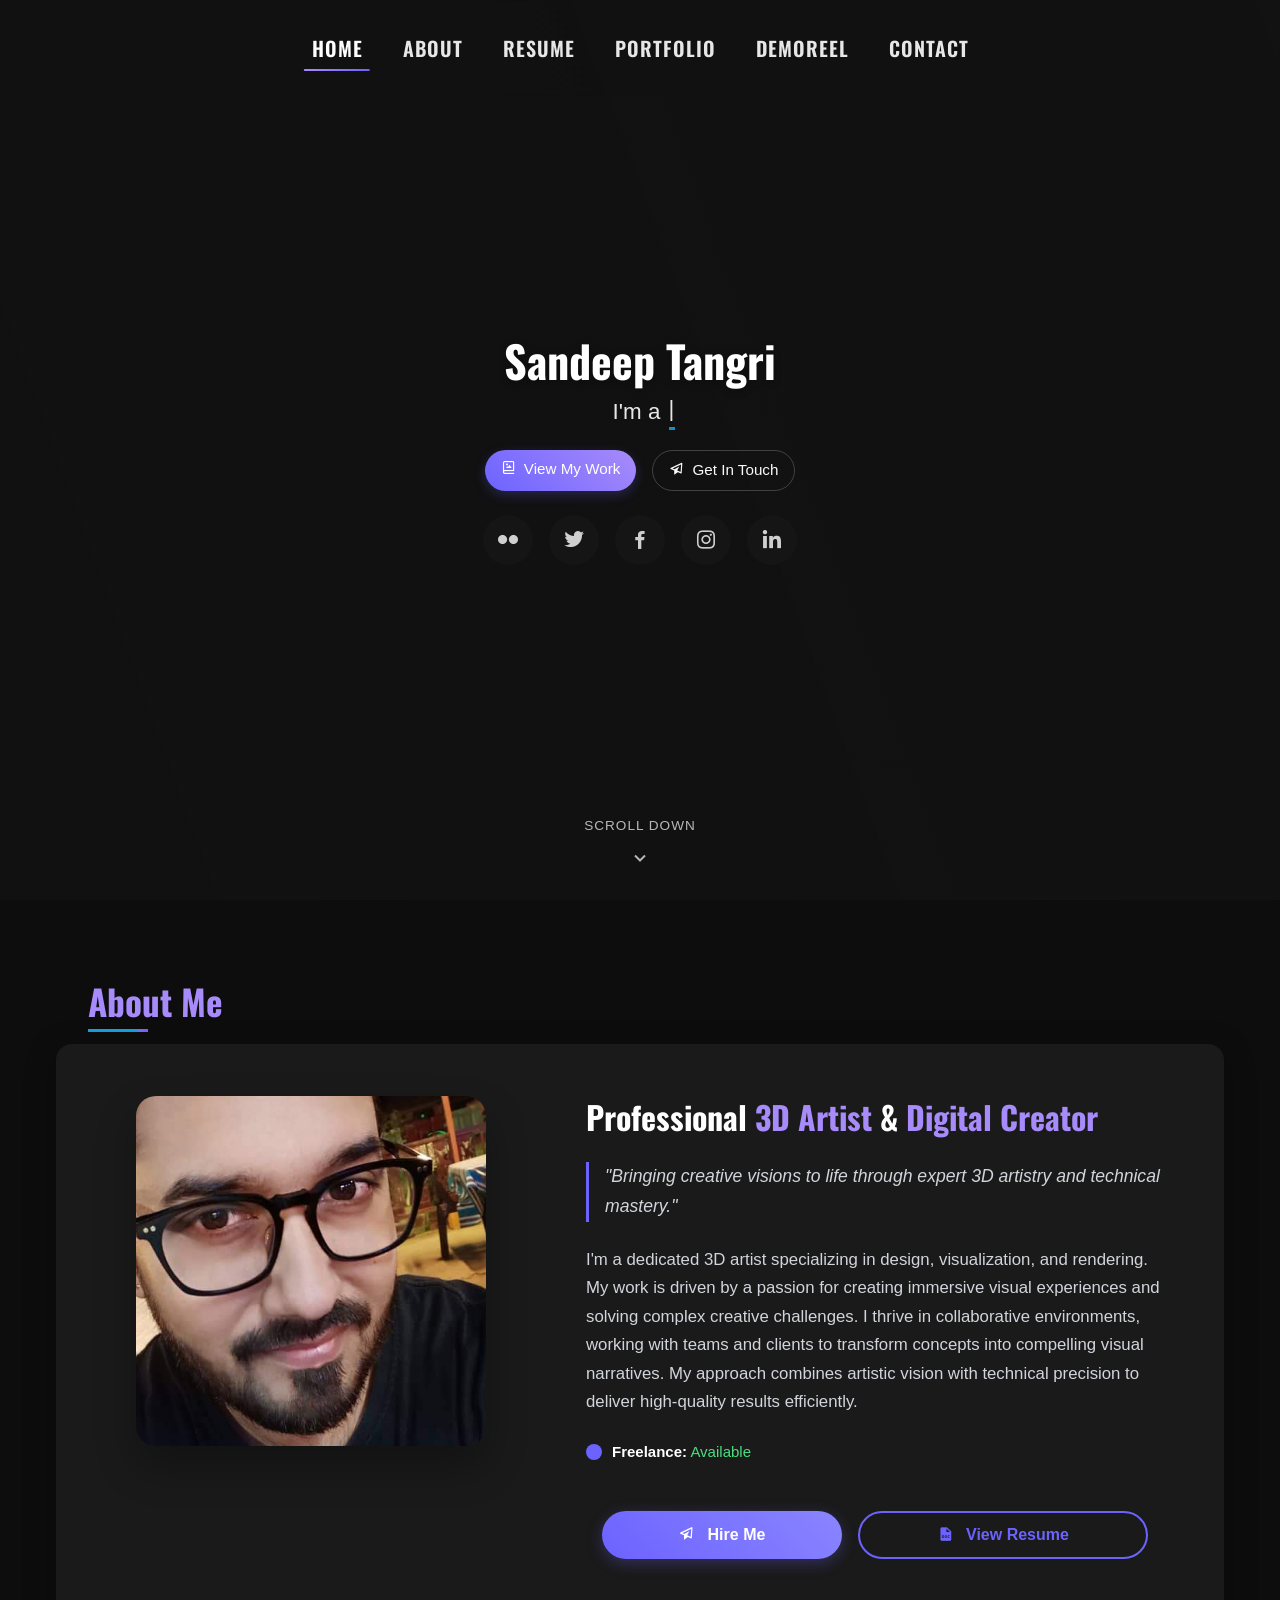
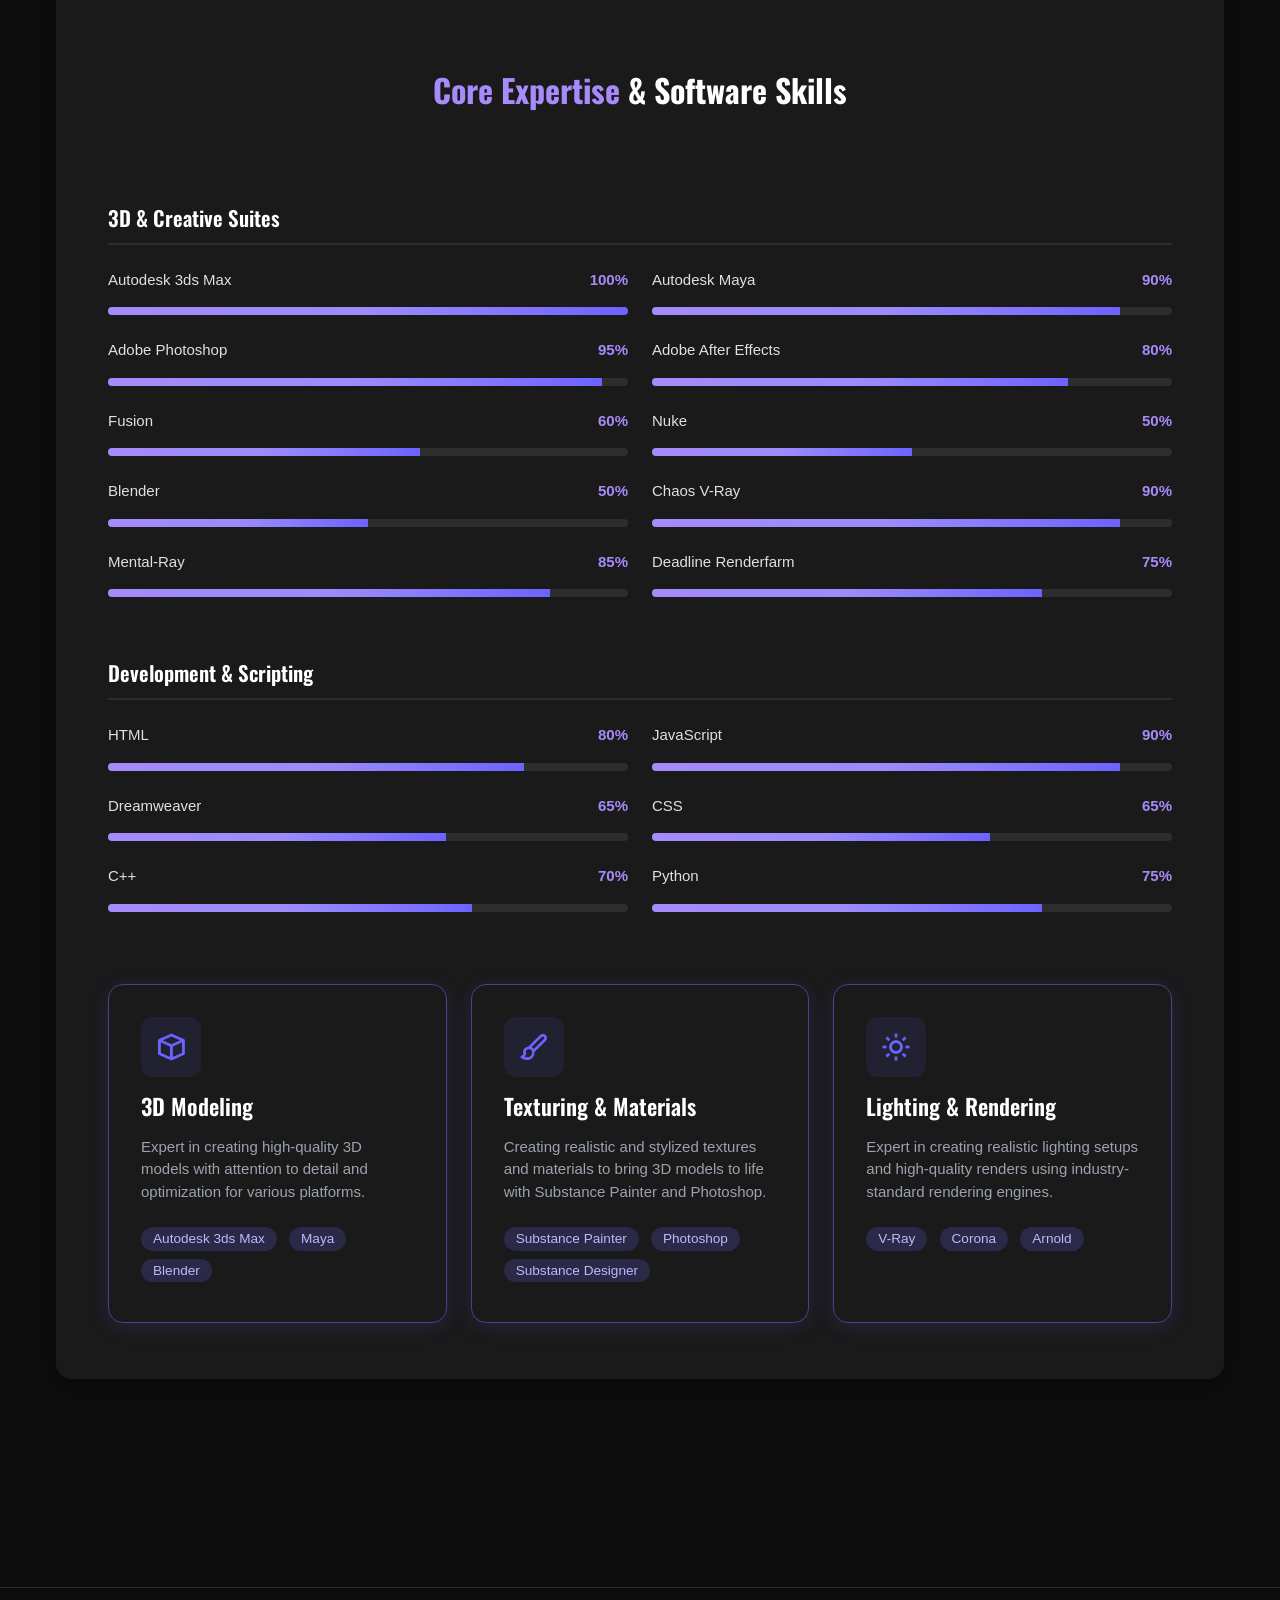
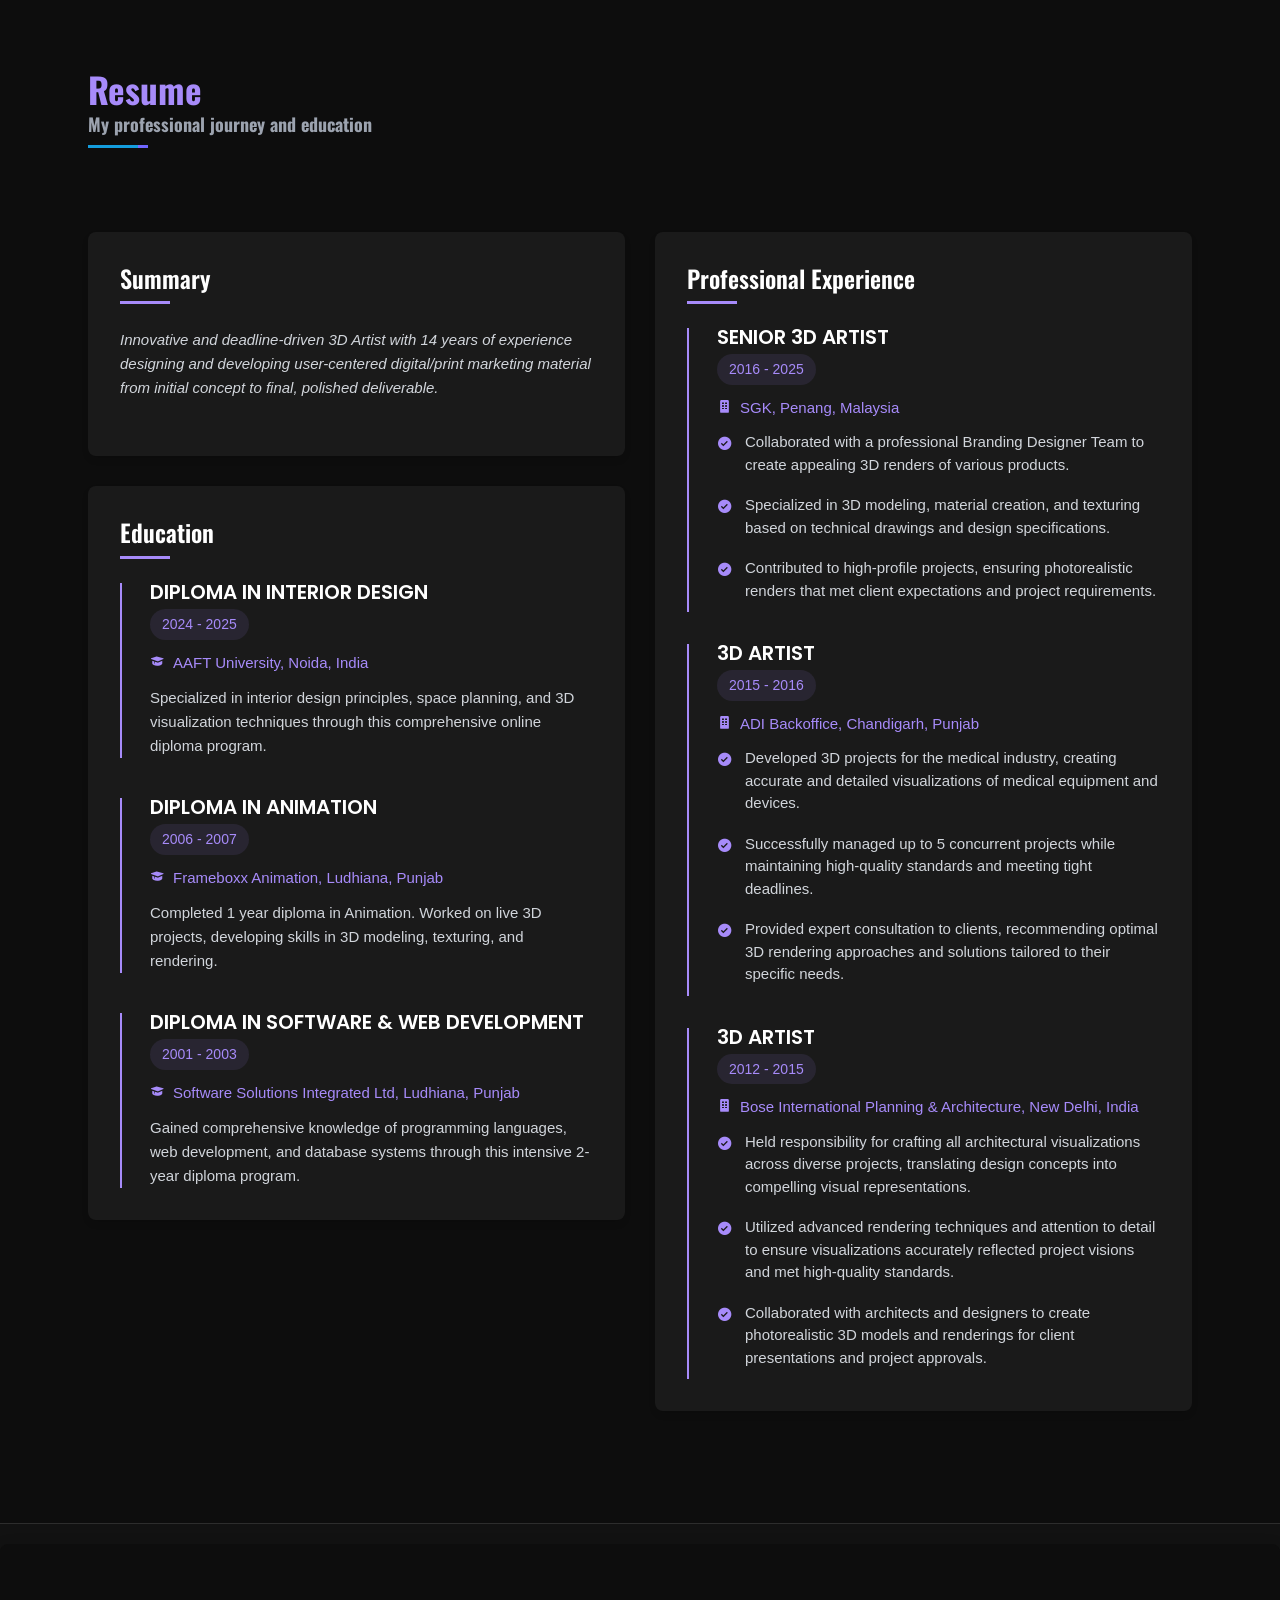
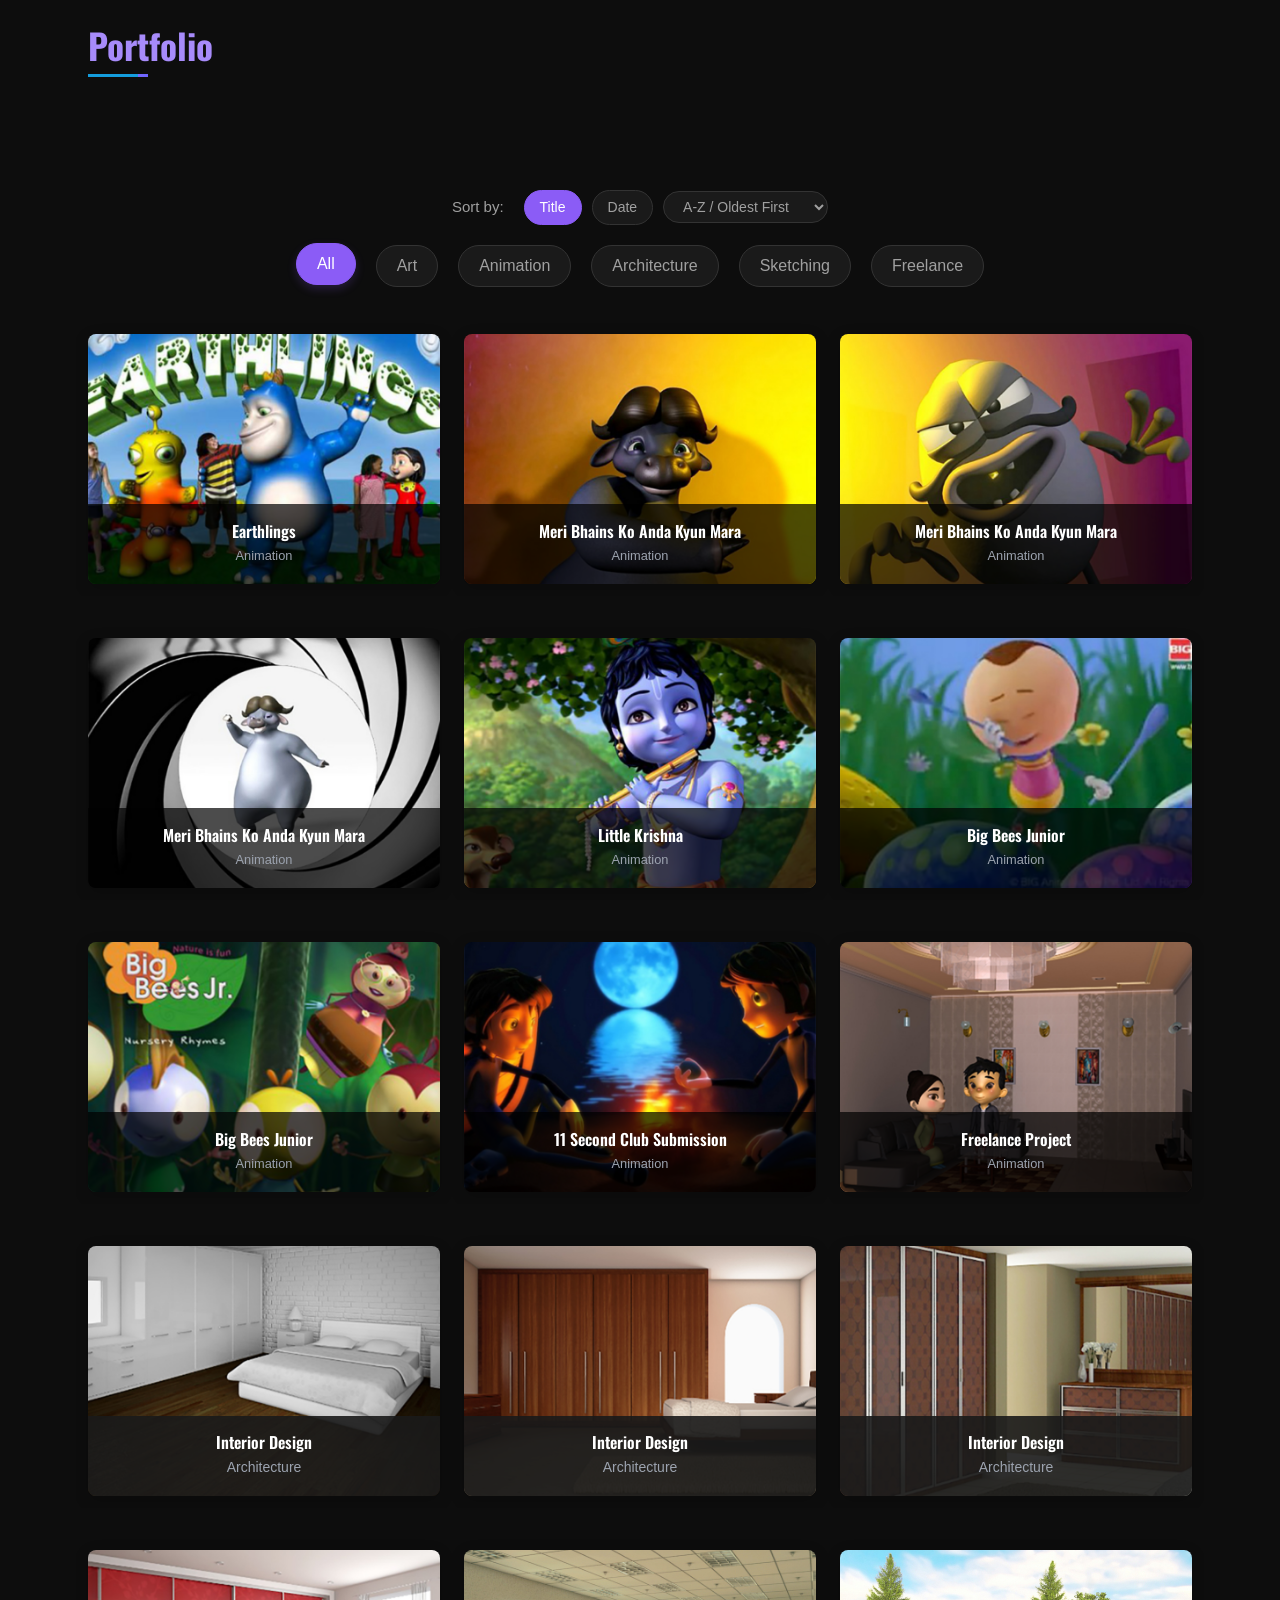
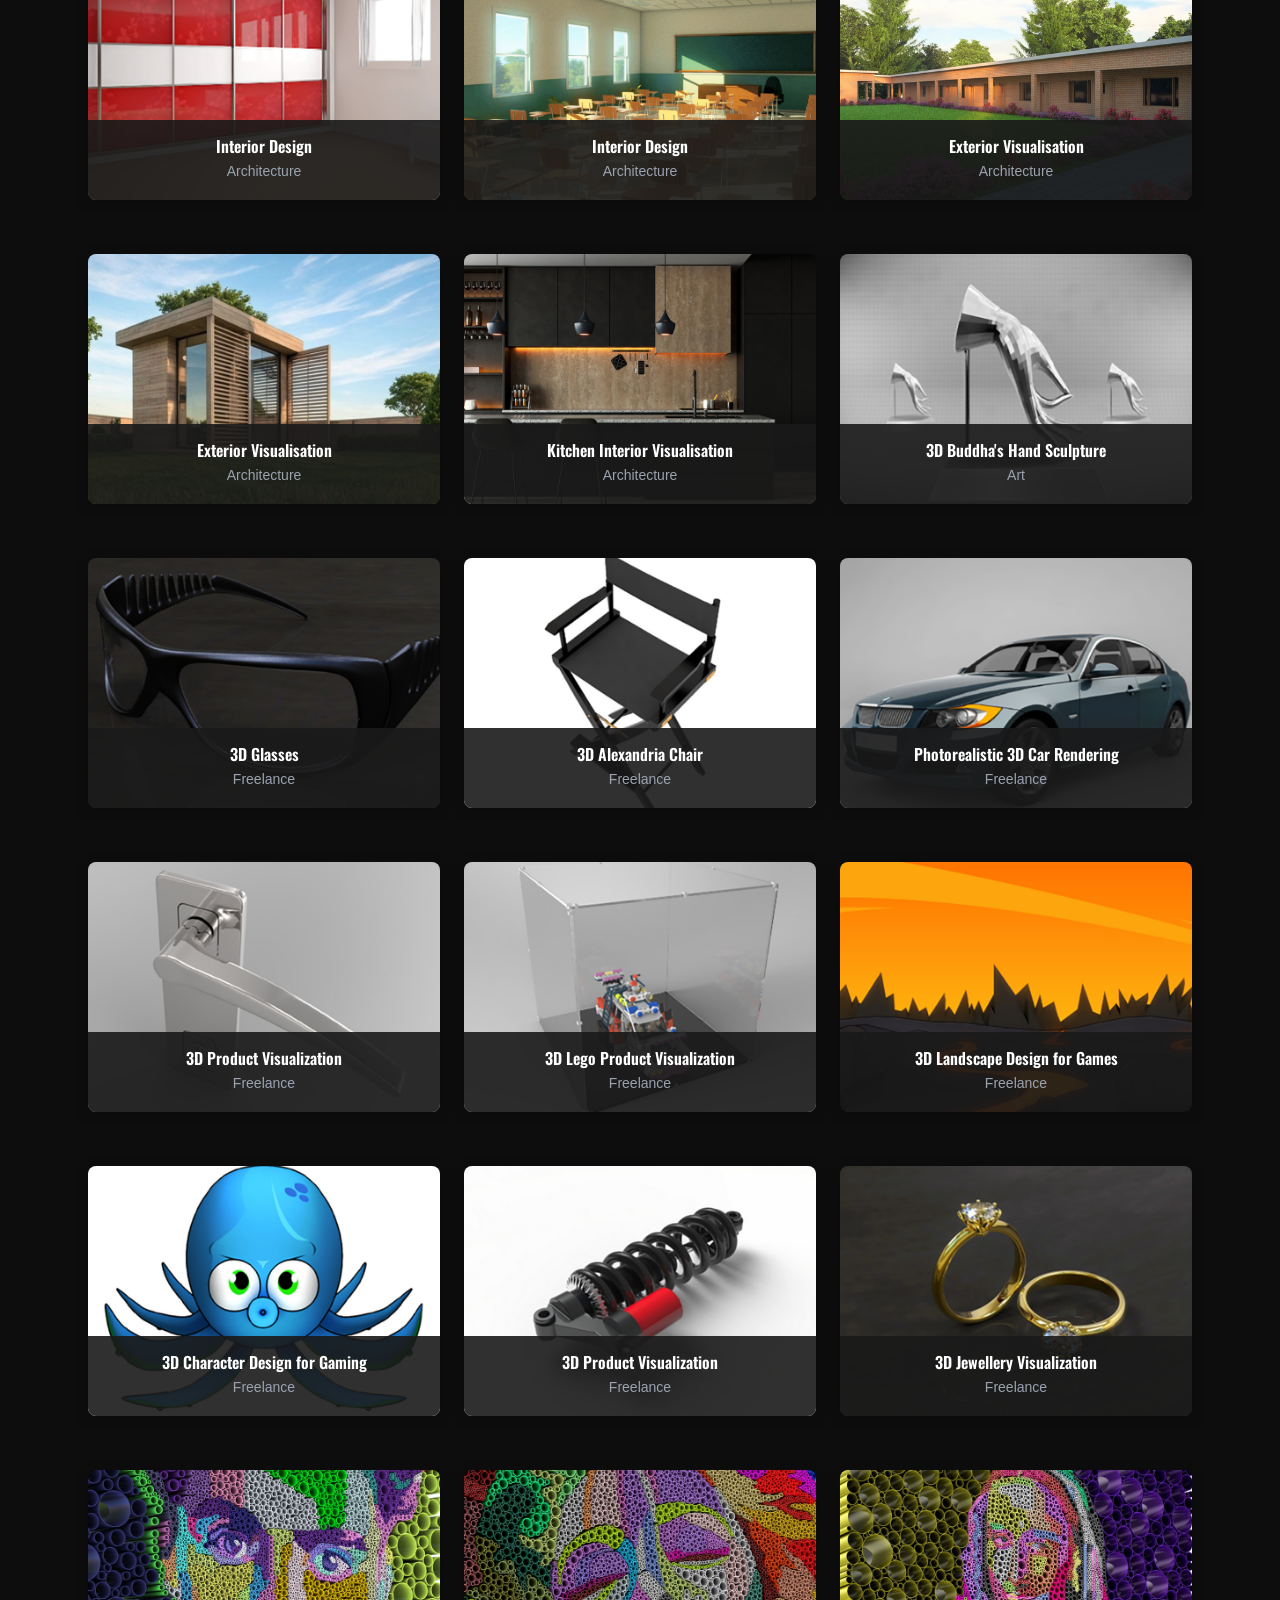
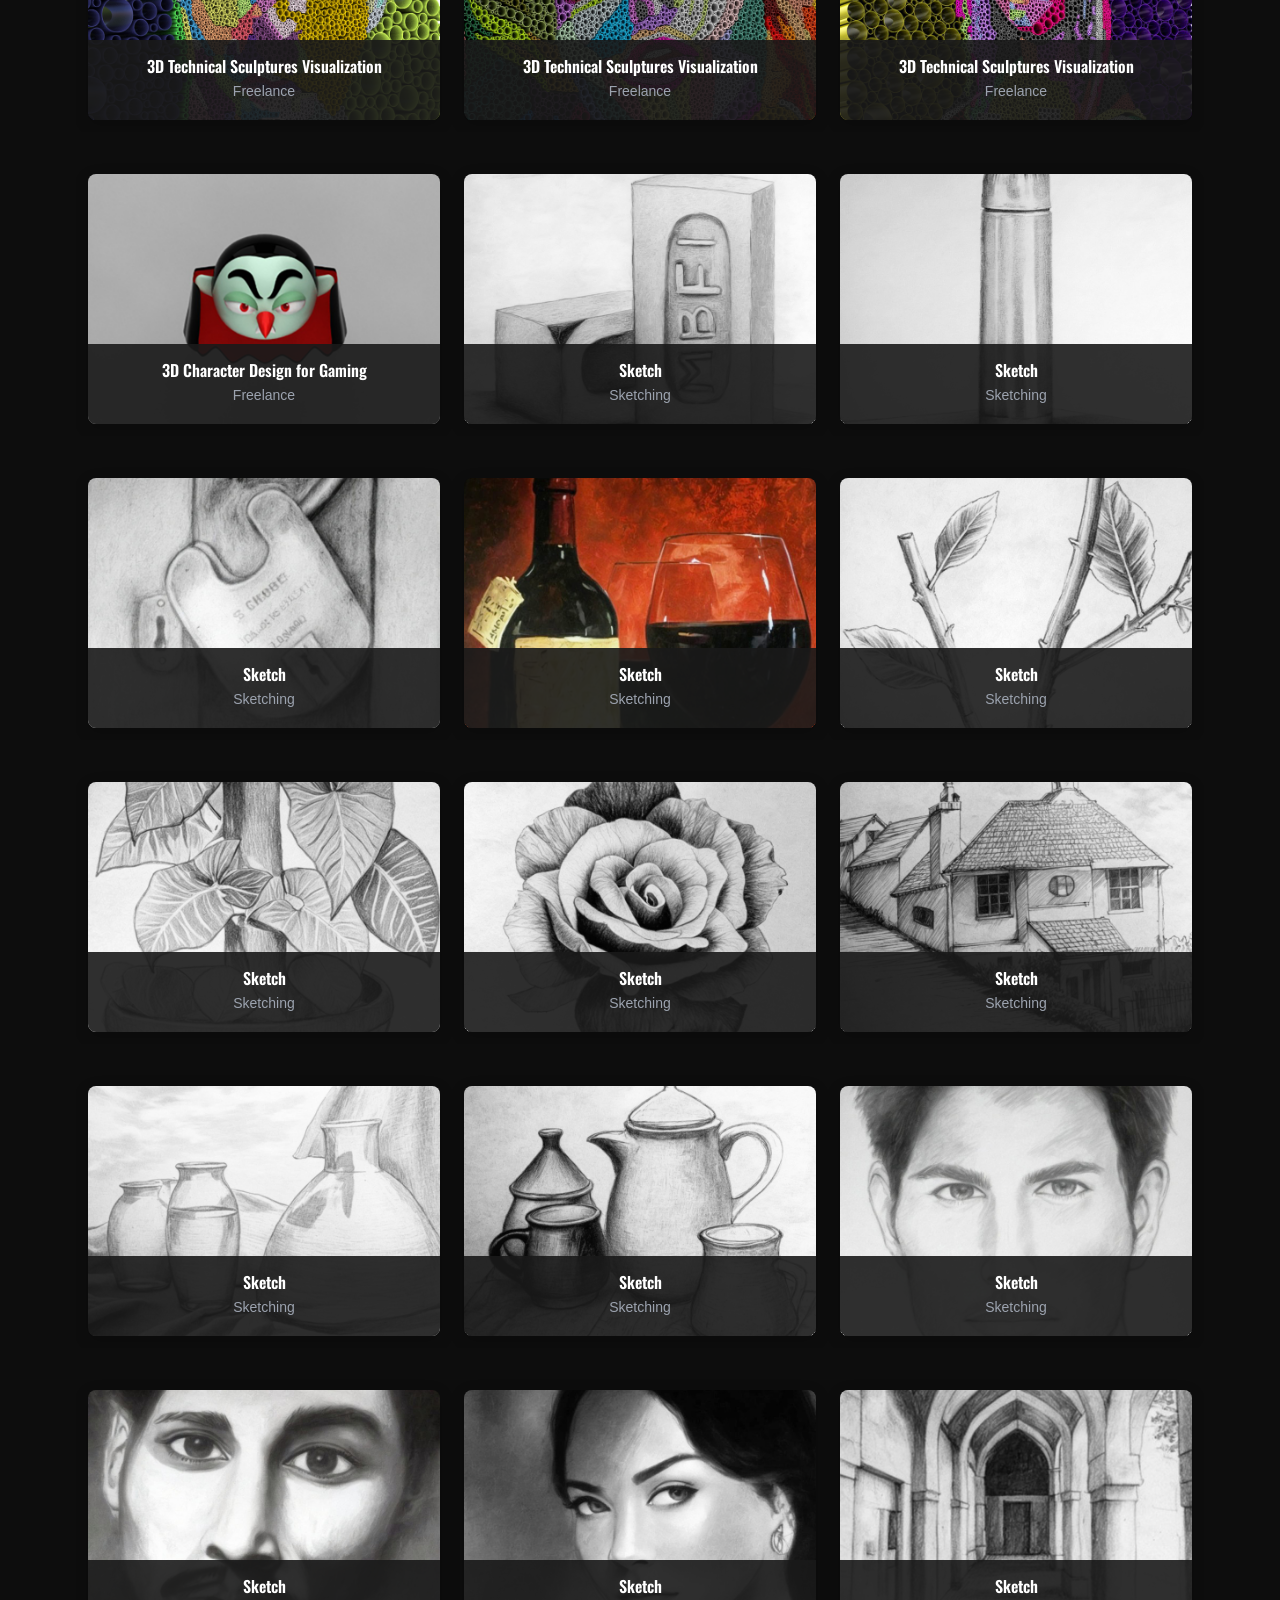
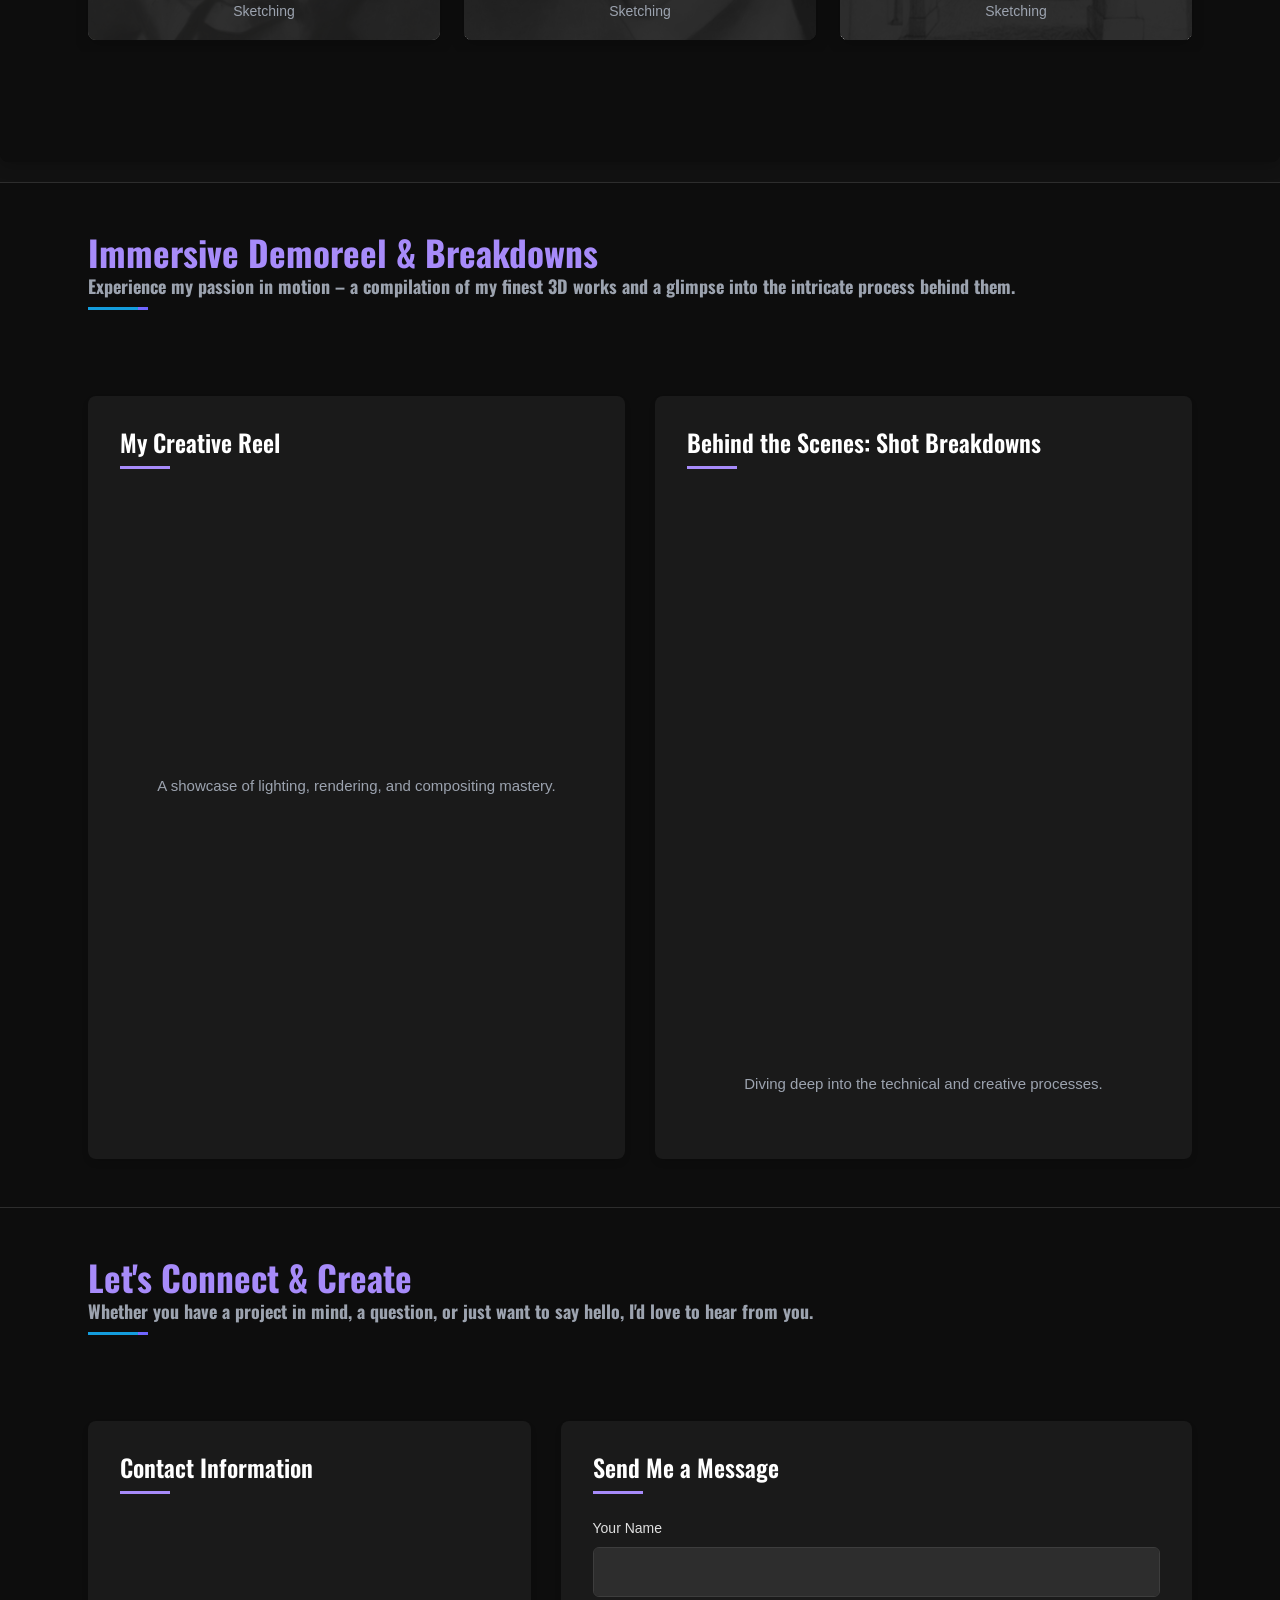
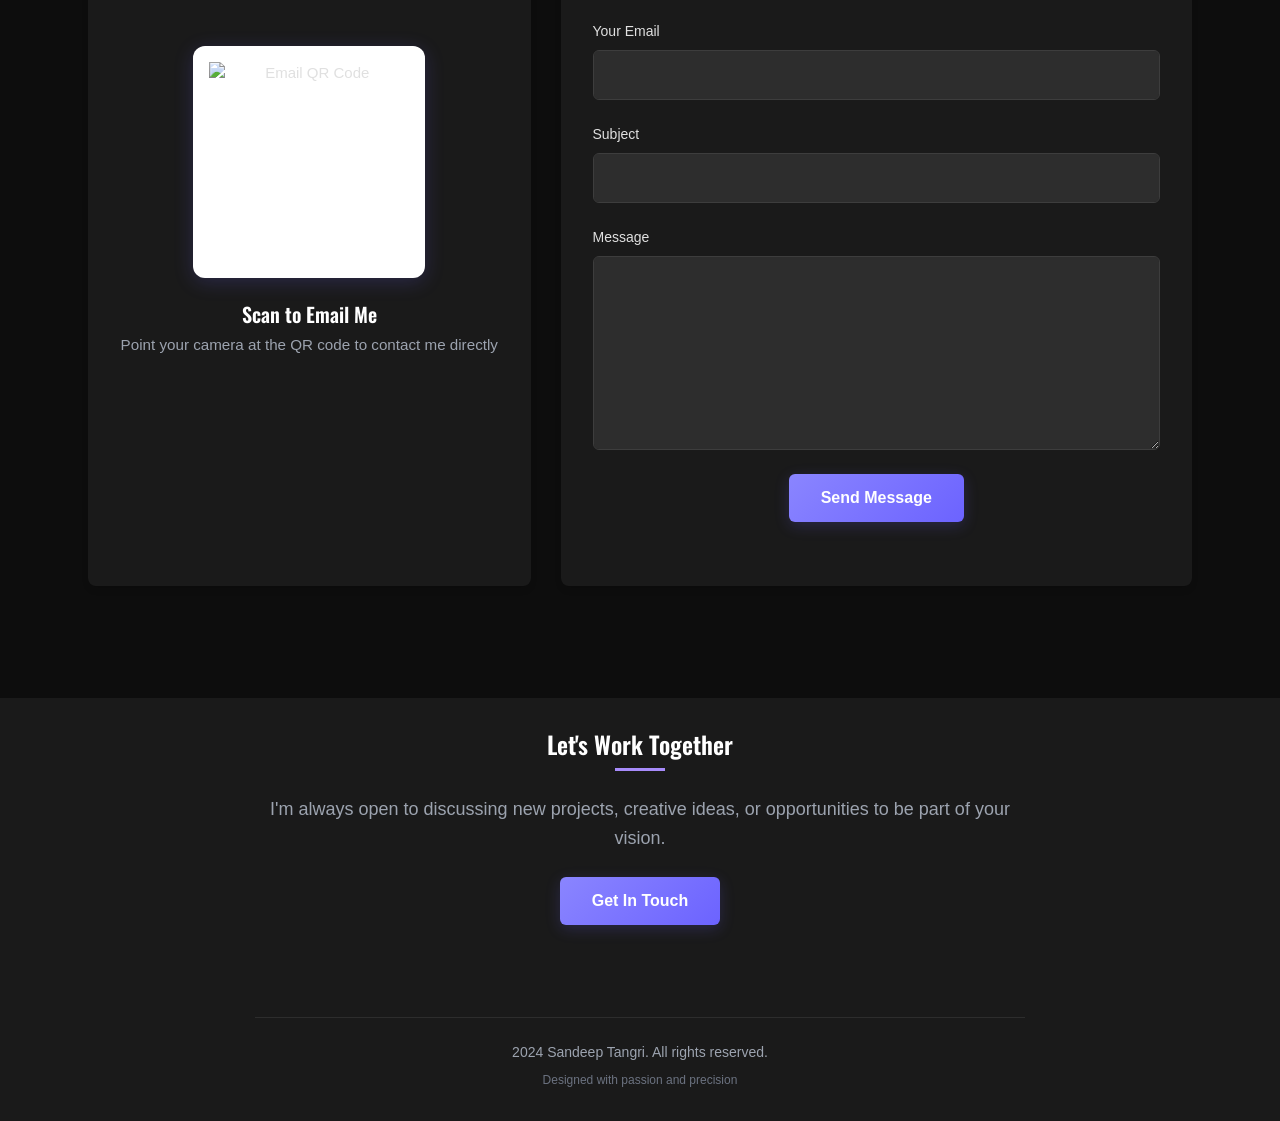
==== commit f264cef3: "Update index.html Minor change in uni" ====
--- a/index.html
+++ b/index.html
@@ -1,1007 +1,2999 @@
-<!doctype html>
-<html lang="en">
-<head>
-    <meta charset="UTF-8">
-    <meta name="viewport" content="width=device-width, initial-scale=1.0">
-    <meta name="description" content="Your page description here">
-<!-- Title of the webpage -->
-<title>Sandeep Tangri - 3D Artist</title>
-<!-- Favicon icon -->
-<!-- The "href" should point to the location of your favicon file -->
-<link rel="icon" type="image/x-icon" sizes="16x16" href="images/favicon.ico">
-<meta charset="utf-8">
-<meta content="width=device-width, initial-scale=1.0" name="viewport">
-<link rel="preconnect" href="https://fonts.googleapis.com">
-<link rel="preconnect" href="https://fonts.gstatic.com" crossorigin>
-<link href="https://fonts.googleapis.com/css2?family=Oswald:wght@200..700&display=swap" rel="stylesheet">
-<link rel="stylesheet" href="https://netdna.bootstrapcdn.com/font-awesome/4.0.3/css/font-awesome.css">
-<link href="css/style2.css" rel="stylesheet" type="text/css">
-<link href="css/demo.css" rel="stylesheet" type="text/css">
-<link href="css/bootstrap.min.css" rel="stylesheet" type="text/css">
-<link href="css/iportfolio_style.css" rel="stylesheet" type="text/css">
-<link href="css/glightbox.min.css" rel="stylesheet" type="text/css">
-<link href="css/swiper-bundle.min.css" rel="stylesheet" type="text/css">
-<link href="js/boxicons/css/boxicons.min.css" rel="stylesheet" type="text/css">
-		   <!-- jQuery and Bootstrap JS -->
-<script src="https://code.jquery.com/jquery-3.5.1.slim.min.js"></script>
-<script src="https://cdn.jsdelivr.net/npm/@popperjs/core@2.11.6/dist/umd/popper.min.js"></script>
-<script src="https://stackpath.bootstrapcdn.com/bootstrap/4.5.2/js/bootstrap.min.js"></script>
-
-
-
-<!-- Google tag (gtag.js) -->
-<script async src="https://www.googletagmanager.com/gtag/js?id=G-6Y8SYGHTX7"></script>
-<script>
-  window.dataLayer = window.dataLayer || [];
-  function gtag(){dataLayer.push(arguments);}
-  gtag('js', new Date());
-
-  gtag('config', 'G-6Y8SYGHTX7');
-</script>
-
-<script>
-	// When the user scrolls down 100px from the top of the document, resize the navbar's padding and the logo's font size
-window.onscroll = function() {scrollFunction()};
-function scrollFunction() {
-  if (document.body.scrollTop > 100 || document.documentElement.scrollTop > 100) {
-      document.getElementById("mainNavbar").style.padding = "0px 0px";
-	  document.getElementById("mainNavbar").style.backgroundColor = "rgba(0,0,0,0.8)";
-    document.querySelector('.cb-slideshow').style.filter = 'blur(8px)';
-    //document.getElementById("logo").style.fontSize = "25px";
-  } else {
-    document.getElementById("mainNavbar").style.padding = "25px 0px";
-	document.getElementById("mainNavbar").style.backgroundColor = "rgba(0,0,0,0)";
-  document.querySelector('.cb-slideshow').style.filter = 'blur(0px)';
-    //document.getElementById("logo").style.fontSize = "35px";
-  }
-}
-</script>
-
-   
-
-<style>
-  @media (max-width: 767px) {
-    .container, .container-fluid, .container-lg, .container-md, .container-sm, .container-xl, .container-xxl  {
-      padding-left: 15px;
-      padding-right: 15px;
-    }
-    </style>
-
-</head>
-
-<body data-spy="scroll" data-target="mainNavbar" data-offset="50">
-
-<!--Slider Slides Start-->
-<ul class="cb-slideshow" style="z-index:-100">
-  <li><span>.navImage 01</span><!--<div><h3>se·ren·i·ty</h3></div>--></li>
-  <li><span>Image 02</span><!--<div><h3>com·po·sure</h3></div>--></li>
-  <li><span>Image 03</span><!--<div><h3>e·qua·nim·i·ty</h3></div>--></li>
-  <li><span>Image 04</span><!--<div><h3>bal·ance</h3></div>--></li>
-  <li><span>Image 05</span><!--<div><h3>qui·e·tude</h3></div>--></li>
-  <li><span>Image 06</span><!--<div><h3>re·lax·a·tion</h3></div>--></li>
-  <li><span>Image 07</span><!--<div><h3>com·po·sure</h3></div>--></li>
-  <li><span>Image 08</span><!--<div><h3>e·qua·nim·i·ty</h3></div>--></li>
-  <li><span>Image 09</span><!--<div><h3>bal·ance</h3></div>--></li>
-</ul>
-<!--Slider Slides End--> 
-
-<!--Navbar Start-->
-<nav class="navbar navbar-expand-lg navbar navbar-dark navbar fixed-top" id="mainNavbar">
-  <div class="container-fluid" style="font-size: 20px"> <a class="navbar-brand" href="#"><img src="images/Logo_002.png" width="177" height="52" alt=""/></a>
-    <button class="navbar-toggler" type="button" data-bs-toggle="collapse" data-bs-target="#navbarSupportedContent" aria-controls="navbarSupportedContent" aria-expanded="false" aria-label="Toggle navigation"> <span class="navbar-toggler-icon"></span> </button>
-    <div class="collapse navbar-collapse" id="navbarSupportedContent">
-      <ul class="navbar-nav ms-auto mb-2 mb-lg-0 justify-content-end w-100">
-        <li class="nav-item"> <a class="nav-link" aria-current="page" href="#hero">Home</a></li>
-        <li class="nav-item"> <a class="nav-link" href="#about">About</a> </li>
-        <li class="nav-item"> <a class="nav-link" href="#resume">Resume</a> </li>
-        <li class="nav-item"> <a class="nav-link" href="#portfolio">Portfolio</a> </li>
-        <li class="nav-item dropdown"> <a class="nav-link dropdown-toggle" href="#" id="navbarDropdown" role="button" data-bs-toggle="dropdown" aria-expanded="false">Demoreel</a>
-          <ul class="dropdown-menu dropdown-menu-dark" aria-labelledby="navbarDropdown">
-            <li><a class="dropdown-item" href="#services">Reel</a></li>
-            <li><a class="dropdown-item" href="#testimonials">Breakdown</a></li>
-          </ul>
-        </li>
-        <li class="nav-item"> <a class="nav-link " href="#contact">Contact</a> </li>
-      </ul>
-    </div>
-  </div>
-</nav>
-<!--Navbar Stop--> 
-
-<!--Social Icons Start-->
-<!--
-<div class="container-fluid fixed-bottom">
-  <ul class="position pull-right">
-    <a href="https://twitter.com/lonely_woods" class="icon-button twitter"><i class="fa fa-twitter"></i><span></span></a> <a href="https://www.facebook.com/sandeep.tangri" class="icon-button facebook"><i class="fa fa-facebook"></i><span></span></a> <a href="https://www.instagram.com/sandeeptangri/" class="icon-button instagram"><i class="fa fa-instagram"></i><span></span></a> <a href="https://www.linkedin.com/in/sandeeptangri/" class="icon-button linkedin"><i class="fa fa-linkedin"></i><span></span></a>
-  </ul>
-</div>
--->
-<!--Social Icons End--> 
-
-<!-- ======= Hero Section ======= -->
-<section id="hero" class="d-flex flex-column justify-content-center align-items-center">
-  <div class="hero-container" data-aos="fade-in">
-    <h1>Sandeep Tangri</h1>
-    <p>I'm <span class="typed" data-typed-items="3D Artist., Web Developer., Freelancer., Photographer."></span></p>
-      <!--Social Icons Start-->
-<div class="d-flex justify-content-center align-items-center">
-  <ul>
-    <a href="https://twitter.com/lonely_woods" class="icon-button twitter"><i class="fa fa-twitter"></i><span></span></a> <a href="https://www.facebook.com/sandeep.tangri" class="icon-button facebook"><i class="fa fa-facebook"></i><span></span></a> <a href="https://www.instagram.com/sandeeptangri/" class="icon-button instagram"><i class="fa fa-instagram"></i><span></span></a> <a href="https://www.linkedin.com/in/sandeeptangri/" class="icon-button linkedin"><i class="fa fa-linkedin"></i><span></span></a>
-  </ul>
-</div>
-<!--Social Icons End--> 
-  </div>
-</section>
-<!-- End Hero -->
-
-<main id="main"> 
-  
-  <!-- ======= About Section ======= -->
-  <section id="about" class="about">
-    <div class="container">
-      <div class="section-title">
-        <h2>About</h2>
-        <p>I’m a 3D artist with over 15 years of experience in 3D design, visualization, and rendering. Throughout my career, I’ve collaborated with global teams and brands, improving project delivery times by 20% and enhancing visual quality by 30%. I’ve mentored junior artists, optimized workflows, and led projects from concept to completion.
-
-My expertise spans industries including animation, architecture, and product visualization. I specialize in lighting, rendering, and compositing, bringing a unique blend of technical precision and creative artistry to each project. I’m driven by a passion for innovation and delivering high-quality visual experiences.</p>
-      </div>
-      <div class="row">
-        <div class="col-lg-4" data-aos="fade-right"> <img src="images/IMG-20191213-WA0000.jpg" class="img-fluid" alt=""> </div>
-        <div class="col-lg-8 pt-4 pt-lg-0 content" data-aos="fade-left">
-          <h3>3D Artist &amp; Developer.</h3>
-          <p class="fst-italic">&nbsp;  </p>
-          <div class="row">
-            <div class="col-lg-6">
-              <ul>
-                <li><i class="bi bi-chevron-right"></i> <strong>Birthday:</strong> <span>22 March&nbsp;&nbsp;</span></li>
-                <li><i class="bi bi-chevron-right"></i> <strong>Website:</strong> <span>www.sandeeptangri.com</span></li>
-                <li><i class="bi bi-chevron-right"></i> <strong>Whatsappp:</strong> <span>+91 9717868495</span></li>
-                <li><i class="bi bi-chevron-right"></i> <strong>Hometown:</strong> <span>Ludhiana, Punjab&nbsp;</span></li>
-              </ul>
-            </div>
-            <div class="col-lg-6">
-              <ul>
-                <li><i class="bi bi-chevron-right"></i> <strong>Language :</strong>Punjabi,Hindi,English <span>&nbsp;</span></li>
-                <li><i class="bi bi-chevron-right"></i> <strong>Degree:</strong> <span>Computer Science</span></li>
-                <li><i class="bi bi-chevron-right"></i> <strong>Email:</strong> <span>sandeeptangri@gmail.com&nbsp;</span></li>
-                <li><i class="bi bi-chevron-right"></i> <strong>Freelance:</strong> <span>Available</span></li>
-              </ul>
-            </div>
-          </div>
-          <p>&nbsp;  </p>
-        </div>
-      </div>
-    </div>
-  </section>
-  <!-- End About Section --> 
-  
-  <!-- ======= Facts Section =======
-    <section id="facts" class="facts">
-      <div class="container">
-
-        <div class="section-title">
-          <h2>Facts</h2>
-          <p>Magnam dolores commodi suscipit. Necessitatibus eius consequatur ex aliquid fuga eum quidem. Sit sint consectetur velit. Quisquam quos quisquam cupiditate. Et nemo qui impedit suscipit alias ea. Quia fugiat sit in iste officiis commodi quidem hic quas.</p>
-        </div>
-
-        <div class="row no-gutters">
-
-          <div class="col-lg-3 col-md-6 d-md-flex align-items-md-stretch" data-aos="fade-up">
-            <div class="count-box">
-              <i class="bi bi-emoji-smile"></i>
-              <span data-purecounter-start="0" data-purecounter-end="232" data-purecounter-duration="1" class="purecounter"></span>
-              <p><strong>Happy Clients</strong> consequuntur quae</p>
-            </div>
-          </div>
-
-          <div class="col-lg-3 col-md-6 d-md-flex align-items-md-stretch" data-aos="fade-up" data-aos-delay="100">
-            <div class="count-box">
-              <i class="bi bi-journal-richtext"></i>
-              <span data-purecounter-start="0" data-purecounter-end="521" data-purecounter-duration="1" class="purecounter"></span>
-              <p><strong>Projects</strong> adipisci atque cum quia aut</p>
-            </div>
-          </div>
-
-          <div class="col-lg-3 col-md-6 d-md-flex align-items-md-stretch" data-aos="fade-up" data-aos-delay="200">
-            <div class="count-box">
-              <i class="bi bi-headset"></i>
-              <span data-purecounter-start="0" data-purecounter-end="1453" data-purecounter-duration="1" class="purecounter"></span>
-              <p><strong>Hours Of Support</strong> aut commodi quaerat</p>
-            </div>
-          </div>
-
-          <div class="col-lg-3 col-md-6 d-md-flex align-items-md-stretch" data-aos="fade-up" data-aos-delay="300">
-            <div class="count-box">
-              <i class="bi bi-people"></i>
-              <span data-purecounter-start="0" data-purecounter-end="32" data-purecounter-duration="1" class="purecounter"></span>
-              <p><strong>Hard Workers</strong> rerum asperiores dolor</p>
-            </div>
-          </div>
-
-        </div>
-
-      </div>
-    </section> End Facts Section --> 
-  
-  <!-- ======= Skills Section ======= -->
-  <section id="skills" class="skills section-bg">
-    <div class="container">
-      <div class="section-title">
-        <h2>Skills</h2>
-        <p>I have the followig Software skills.&nbsp;</p>
-      </div>
-      <div class="row skills-content">
-        <div class="col-lg-6" data-aos="fade-up">
-          <div class="progress"> <span class="skill">Autodesk 3ds Max <i class="val">100%</i></span>
-            <div class="progress-bar-wrap">
-              <div class="progress-bar" role="progressbar" aria-valuenow="100" aria-valuemin="0" aria-valuemax="100"></div>
-            </div>
-          </div>
-          <div class="progress"> <span class="skill">Autodesk Maya <i class="val">90%</i></span>
-            <div class="progress-bar-wrap">
-              <div class="progress-bar" role="progressbar" aria-valuenow="90" aria-valuemin="0" aria-valuemax="100"></div>
-            </div>
-          </div>
-          <div class="progress"> <span class="skill">Adobe Photoshop <i class="val">95%</i></span>
-            <div class="progress-bar-wrap">
-              <div class="progress-bar" role="progressbar" aria-valuenow="95" aria-valuemin="0" aria-valuemax="100"></div>
-            </div>
-          </div>
-            <div class="progress"> <span class="skill">Adobe After Effects<i class="val">80%</i></span>
-            <div class="progress-bar-wrap">
-              <div class="progress-bar" role="progressbar" aria-valuenow="80" aria-valuemin="0" aria-valuemax="100"></div>
-            </div>
-          </div>
-            <div class="progress"> <span class="skill">fusion<i class="val">60%</i></span>
-            <div class="progress-bar-wrap">
-              <div class="progress-bar" role="progressbar" aria-valuenow="60" aria-valuemin="0" aria-valuemax="100"></div>
-            </div>
-          </div>
-            <div class="progress"> <span class="skill">chaos V-ray<i class="val">90%</i></span>
-            <div class="progress-bar-wrap">
-              <div class="progress-bar" role="progressbar" aria-valuenow="90" aria-valuemin="0" aria-valuemax="100"></div>
-            </div>
-          </div>
-            <div class="progress"> <span class="skill">Mental-Ray<i class="val">85%</i></span>
-            <div class="progress-bar-wrap">
-              <div class="progress-bar" role="progressbar" aria-valuenow="85" aria-valuemin="0" aria-valuemax="100"></div>
-            </div>
-          </div>
-            <div class="progress"> <span class="skill">Deadline Renderfarm<i class="val">75%</i></span>
-            <div class="progress-bar-wrap">
-              <div class="progress-bar" role="progressbar" aria-valuenow="75" aria-valuemin="0" aria-valuemax="100"></div>
-            </div>
-          </div>
-        </div>
-        <div class="col-lg-6" data-aos="fade-up" data-aos-delay="100">
-          <div class="progress"> <span class="skill">HTML<i class="val">80%</i></span>
-            <div class="progress-bar-wrap">
-              <div class="progress-bar" role="progressbar" aria-valuenow="80" aria-valuemin="0" aria-valuemax="100"></div>
-            </div>
-          </div>
-          <div class="progress"> <span class="skill">Javascript<i class="val">90%</i></span>
-            <div class="progress-bar-wrap">
-              <div class="progress-bar" role="progressbar" aria-valuenow="90" aria-valuemin="0" aria-valuemax="100"></div>
-            </div>
-          </div>
-          <div class="progress"> <span class="skill">Dreamweaver<i class="val">65%</i></span>
-            <div class="progress-bar-wrap">
-              <div class="progress-bar" role="progressbar" aria-valuenow="65" aria-valuemin="0" aria-valuemax="100"></div>
-            </div>
-          </div>
-            <div class="progress"> <span class="skill">CSS<i class="val">65%</i></span>
-            <div class="progress-bar-wrap">
-              <div class="progress-bar" role="progressbar" aria-valuenow="65" aria-valuemin="0" aria-valuemax="100"></div>
-            </div>
-          </div>
-            <div class="progress"> <span class="skill">c++<i class="val">70%</i></span>
-            <div class="progress-bar-wrap">
-              <div class="progress-bar" role="progressbar" aria-valuenow="65" aria-valuemin="0" aria-valuemax="100"></div>
-            </div>
-          </div>
-            <div class="progress"> <span class="skill">Python<i class="val">75%</i></span>
-            <div class="progress-bar-wrap">
-              <div class="progress-bar" role="progressbar" aria-valuenow="75" aria-valuemin="0" aria-valuemax="100"></div>
-            </div>
-          </div>
-        </div>
-      </div>
-    </div>
-  </section>
-  <!-- End Skills Section --> 
-  
-  <!-- ======= Resume Section ======= -->
-  <section id="resume" class="resume">
-    <div class="container">
-      <div class="section-title">
-        <h2>Resume</h2>
-        <p>&nbsp;</p>
-      </div>
-      <div class="row">
-        <div class="col-lg-6" data-aos="fade-up">
-          <h3 class="resume-title">Sumary</h3>
-          <div class="resume-item pb-0">
-            <h4>sandeep tangri</h4>
-            <p><em>Innovative and deadline-driven 3D Artist  with 14 years of experience. designing and developing user-centered digital/print marketing material from initial concept to final, polished deliverable.</em></p>
-            <ul>
-              <li>Punjab, INDIA</li>
-              <li>+91 9717868495</li>
-              <li>sandeeptangri@gmail.com</li>
-            </ul>
-          </div>
-          <h3 class="resume-title">Education</h3>
-          <div class="resume-item">
-            <h4>diploma in animation</h4>
-            <h5>2006 - 2007</h5>
-            <p><em>Frameboxx Animation, Ludhiana, Punjab</em></p>
-            <p>Completed 1 year diploma in Animation. Worked on live 3D projects.</p>
-          </div>
-          <div class="resume-item">
-            <h4>diploma in softwares &amp; web development</h4>
-            <h5>2001 - 2003</h5>
-            <p><em>Software Solutions Integrated Ltd, Ludhian, Punjab</em></p>
-            Completed 2 years diploma from SSI Education.&nbsp;
-            <p>Gained knowledge of programming languages, web development &amp; database systems.&nbsp; &nbsp;</p>
-          </div>
-        </div>
-        <div class="col-lg-6" data-aos="fade-up" data-aos-delay="100">
-          <h3 class="resume-title">Professional Experience</h3>
-          <div class="resume-item">
-            <h4>&nbsp;</h4>
-            <h5>2016 - Present</h5>
-            <p><em>SGK , Penang, Malayasia </em></p>
-            <ul>
-              <li>I recently worked in collaboration with a professional Branding Designer Team. The goal was to make an appealing renders of different products.&nbsp; &nbsp; .</li>
-              <li>My job was to perform the realization of 3D renders, material creation and texturing based on  designs 
-              as per the Technical drawings provided.</li>
-              <li>Stay in touch for the full showcase of this project, you will love it.</li>
-            </ul>
-          </div>
-          <div class="resume-item">
-            <h4>&nbsp;</h4>
-            <h5>2015 - 2016</h5>
-            <p><em>ADI Backoffice, Chandigarh, Punjab</em></p>
-            <ul>
-              <li>Developed 3d projects in the area of Medical industry. Took part in numerous projects.</li>
-              <li>Managed up to 5 projects or tasks at a given time while under pressure.</li>
-              <li>Recommended and consulted with clients on the most appropriate 3D renders while production.&nbsp;&nbsp;</li>
-              <li>&nbsp;</li>
-            </ul>
-          </div>
-        </div>
-      </div>
-    </div>
-  </section>
-  <!-- End Resume Section --> 
-  
-  <!-- ======= Portfolio Section ======= -->
-  <section id="portfolio" class="portfolio section-bg">
-    <div class="container">
-      <div class="section-title">
-        <h2>Portfolio</h2>
-        <p>&nbsp;</p>
-      </div>
-      <div class="row" data-aos="fade-up">
-        <div class="col-lg-12 d-flex justify-content-center">
-          <ul id="portfolio-flters">
-            <li data-filter="*" class="filter-active">All</li>
-            <li data-filter=".filter-art">Art</li>
-            <li data-filter=".filter-animation">Animation</li>
-            <li data-filter=".filter-architecture">Architecture</li>
-            <li data-filter=".filter-sketching">Sketching</li>
-              <li data-filter=".filter-freelance">Freelance</li>
-          </ul>
-        </div>
-      </div>
-      <div class="row portfolio-container" data-aos="fade-up" data-aos-delay="100">
-        <div class="col-lg-4 col-md-6 portfolio-item filter-animation">
-          <div class="portfolio-wrap"> <img src="images/portfolio/Animation/thumb/img_001.jpg" class="img-fluid" alt="">
-            <div class="portfolio-links"> <a href="images/portfolio/Animation/img_001.jpg" data-gallery="portfolioGallery" class="portfolio-lightbox" title="Earthlings."><i class="bx bx-plus"></i></a> 
-              <!--<a href="portfolio-details.html" title="More Details"><i class="bx bx-link"></i></a>--> 
-            </div>
-          </div>
-        </div>
-        <div class="col-lg-4 col-md-6 portfolio-item filter-animation">
-          <div class="portfolio-wrap"> <img src="images/portfolio/Animation/thumb/img_002.jpg" class="img-fluid" alt="">
-            <div class="portfolio-links"> <a href="images/portfolio/Animation/img_002.jpg" data-gallery="portfolioGallery" class="portfolio-lightbox" title="Meri Bhains Ko Anda Kyun Mara."><i class="bx bx-plus"></i></a> 
-              <!--                <a href="portfolio-details.html" title="More Details"><i class="bx bx-link"></i></a>--> 
-            </div>
-          </div>
-        </div>
-        <div class="col-lg-4 col-md-6 portfolio-item filter-animation">
-          <div class="portfolio-wrap"> <img src="images/portfolio/Animation/thumb/img_003.jpg" class="img-fluid" alt="">
-            <div class="portfolio-links"> <a href="images/portfolio/Animation/img_003.jpg" data-gallery="portfolioGallery" class="portfolio-lightbox" title="Meri Bhains Ko Anda Kyun Mara."><i class="bx bx-plus"></i></a> 
-              <!--                <a href="portfolio-details.html" title="More Details"><i class="bx bx-link"></i></a>--> 
-            </div>
-          </div>
-        </div>
-        <div class="col-lg-4 col-md-6 portfolio-item filter-animation">
-          <div class="portfolio-wrap"> <img src="images/portfolio/Animation/thumb/img_004.jpg" class="img-fluid" alt="">
-            <div class="portfolio-links"> <a href="images/portfolio/Animation/img_004.jpg" data-gallery="portfolioGallery" class="portfolio-lightbox" title="Meri Bhains Ko Anda Kyun Mara."><i class="bx bx-plus"></i></a> 
-              <!--<a href="portfolio-details.html" title="More Details"><i class="bx bx-link"></i></a>--> 
-            </div>
-          </div>
-        </div>
-        <div class="col-lg-4 col-md-6 portfolio-item filter-animation">
-          <div class="portfolio-wrap"> <img src="images/portfolio/Animation/thumb/img_005.jpg" class="img-fluid" alt="">
-            <div class="portfolio-links"> <a href="images/portfolio/Animation/little_krishna_hd_(big_animation) (240p).mp4" data-gallery="portfolioGallery" class="portfolio-lightbox" title="Little Krishna."><i class="bx bx-plus"></i></a> 
-              <!--<a href="portfolio-details.html" title="More Details"><i class="bx bx-link"></i></a>--> 
-            </div>
-          </div>
-        </div>
-        <div class="col-lg-4 col-md-6 portfolio-item filter-animation">
-          <div class="portfolio-wrap"> <img src="images/portfolio/Animation/thumb/img_006.jpg" class="img-fluid" alt="">
-            <div class="portfolio-links"> <a href="images/portfolio/Animation/img_006.jpg" data-gallery="portfolioGallery" class="portfolio-lightbox" title="Big Bees Junior."><i class="bx bx-plus"></i></a> 
-              <!--<a href="portfolio-details.html" title="More Details"><i class="bx bx-link"></i></a>--> 
-            </div>
-          </div>
-        </div>
-        <div class="col-lg-4 col-md-6 portfoelio-item filter-animation">
-          <div class="portfolio-wrap"> <img src="images/portfolio/Animation/thumb/img_007.jpg" class="img-fluid" alt="">
-            <div class="portfolio-links"> <a href="https://vimeo.com/17021167" data-gallery="portfolioGallery" class="portfolio-lightbox" title="Big Bees Junior."><i class="bx bx-plus"></i></a> 
-              <!--<a href="portfolio-details.html" title="More Details"><i class="bx bx-link"></i></a>--> 
-            </div>
-          </div>
-        </div>
-        <div class="col-lg-4 col-md-6 portfolio-item filter-animation">
-          <div class="portfolio-wrap"> <img src="images/portfolio/Animation/thumb/img_008.jpg" class="img-fluid" alt="">
-            <div class="portfolio-links"> <a href="images/portfolio/Animation/img_008.jpg" data-gallery="portfolioGallery" class="portfolio-lightbox" title="Freelance"><i class="bx bx-plus"></i></a> 
-              <!--                <a href="portfolio-details.html" title="More Details"><i class="bx bx-link"></i></a>--> 
-            </div>
-          </div>
-        </div>
-        <div class="col-lg-4 col-md-6 portfolio-item filter-animation">
-          <div class="portfolio-wrap"> <img src="images/portfolio/Animation/thumb/img_009.jpg" class="img-fluid" alt="">
-            <div class="portfolio-links"> <a href="images/portfolio/Animation/img_009.jpg" data-gallery="portfolioGallery" class="portfolio-lightbox" title="Freelance"><i class="bx bx-plus"></i></a> 
-              <!--                <a href="portfolio-details.html" title="More Details"><i class="bx bx-link"></i></a>--> 
-            </div>
-          </div>
-        </div>
-        <div class="col-lg-4 col-md-6 portfolio-item filter-animation">
-          <div class="portfolio-wrap"> <img src="images/portfolio/Animation/thumb/img_001.jpg" class="img-fluid" alt="">
-            <div class="portfolio-links"> <a href="images/portfolio/Animation/img_001.jpg" data-gallery="portfolioGallery" class="portfolio-lightbox" title="Earthlings."><i class="bx bx-plus"></i></a> 
-              <!--<a href="portfolio-details.html" title="More Details"><i class="bx bx-link"></i></a>--> 
-            </div>
-          </div>
-        </div>
-        <div class="col-lg-4 col-md-6 portfolio-item filter-architecture">
-          <div class="portfolio-wrap"> <img src="images/portfolio/Architecture/thumb/img_001.jpg" class="img-fluid" alt="">
-            <div class="portfolio-links"> <a href="images/portfolio/Architecture/img_001.jpg" data-gallery="portfolioGallery" class="portfolio-lightbox" title="Interior Design."><i class="bx bx-plus"></i></a> 
-              <!--                <a href="portfolio-details.html" title="More Details"><i class="bx bx-link"></i></a>--> 
-            </div>
-          </div>
-        </div>
-        <div class="col-lg-4 col-md-6 portfolio-item filter-architecture">
-          <div class="portfolio-wrap"> <img src="images/portfolio/Architecture/thumb/img_002.jpg" class="img-fluid" alt="">
-            <div class="portfolio-links"> <a href="images/portfolio/Architecture/img_002.jpg" data-gallery="portfolioGallery" class="portfolio-lightbox" title="Interior Design."><i class="bx bx-plus"></i></a> 
-              <!--                <a href="portfolio-details.html" title="More Details"><i class="bx bx-link"></i></a>--> 
-            </div>
-          </div>
-        </div>
-        <div class="col-lg-4 col-md-6 portfolio-item filter-architecture">
-          <div class="portfolio-wrap"> <img src="images/portfolio/Architecture/thumb/img_003.jpg" class="img-fluid" alt="">
-            <div class="portfolio-links"> <a href="images/portfolio/Architecture/img_003.jpg" data-gallery="portfolioGallery" class="portfolio-lightbox" title="Interior Design."><i class="bx bx-plus"></i></a> 
-              <!--                <a href="portfolio-details.html" title="More Details"><i class="bx bx-link"></i></a>--> 
-            </div>
-          </div>
-        </div>
-        <div class="col-lg-4 col-md-6 portfolio-item filter-architecture">
-          <div class="portfolio-wrap"> <img src="images/portfolio/Architecture/thumb/img_004.jpg" class="img-fluid" alt="">
-            <div class="portfolio-links"> <a href="images/portfolio/Architecture/img_004.jpg" data-gallery="portfolioGallery" class="portfolio-lightbox" title="Interior Design."><i class="bx bx-plus"></i></a> 
-              <!--                <a href="portfolio-details.html" title="More Details"><i class="bx bx-link"></i></a>--> 
-            </div>
-          </div>
-        </div>
-        <div class="col-lg-4 col-md-6 portfolio-item filter-architecture">
-          <div class="portfolio-wrap"> <img src="images/portfolio/Architecture/thumb/img_005.jpg" class="img-fluid" alt="">
-            <div class="portfolio-links"> <a href="images/portfolio/Architecture/img_005.jpg" data-gallery="portfolioGallery" class="portfolio-lightbox" title="3D Classroom."><i class="bx bx-plus"></i></a> 
-              <!--                <a href="portfolio-details.html" title="More Details"><i class="bx bx-link"></i></a>--> 
-            </div>
-          </div>
-        </div>
-        <div class="col-lg-4 col-md-6 portfolio-item filter-architecture">
-          <div class="portfolio-wrap"> <img src="images/portfolio/Architecture/thumb/img_006.jpg" class="img-fluid" alt="">
-            <div class="portfolio-links"> <a href="images/portfolio/Architecture/img_006.jpg" data-gallery="portfolioGallery" class="portfolio-lightbox" title="Exterior Visualisation."><i class="bx bx-plus"></i></a> 
-              <!--<a href="portfolio-details.html" title="More Details"><i class="bx bx-link"></i></a>--> 
-            </div>
-          </div>
-        </div>
-        <div class="col-lg-4 col-md-6 portfolio-item filter-architecture">
-          <div class="portfolio-wrap"> <img src="images/portfolio/Architecture/thumb/img_007.jpg" class="img-fluid" alt="">
-            <div class="portfolio-links"> <a href="images/portfolio/Architecture/img_007.jpg" data-gallery="portfolioGallery" class="portfolio-lightbox" title="Exterior Visualisation."><i class="bx bx-plus"></i></a> 
-              <!--<a href="portfolio-details.html" title="More Details"><i class="bx bx-link"></i></a>--> 
-            </div>
-          </div>
-        </div>
-        <div class="col-lg-4 col-md-6 portfolio-item filter-architecture">
-          <div class="portfolio-wrap"> <img src="images/portfolio/Architecture/thumb/img_008.jpg" class="img-fluid" alt="">
-            <div class="portfolio-links"> <a href="images/portfolio/Architecture/img_008.jpg" data-gallery="portfolioGallery" class="portfolio-lightbox" title="Kitchen Interior Visualisation."><i class="bx bx-plus"></i></a> 
-              <!--<a href="portfolio-details.html" title="More Details"><i class="bx bx-link"></i></a>--> 
-            </div>
-          </div>
-        </div>
-        <div class="col-lg-4 col-md-6 portfolio-item filter-art">
-          <div class="portfolio-wrap"> <img src="images/portfolio/Art/thumb/img_001.jpg" class="img-fluid" alt="">
-            <div class="portfolio-links"> <a href="images/portfolio/Art/img_001.mp4" data-gallery="portfolioGallery" class="portfolio-lightbox" title="Buddha's Hand."><i class="bx bx-plus"></i></a> 
-              <!--                <a href="portfolio-details.html" title="More Details"><i class="bx bx-link"></i></a>--> 
-            </div>
-          </div>
-        </div>
-        <div class="col-lg-4 col-md-6 portfolio-item filter-freelance">
-          <div class="portfolio-wrap"> <img src="images/portfolio/Freelance/thumb/img_001.jpg" class="img-fluid" alt="">
-            <div class="portfolio-links"> <a href="images/portfolio/Freelance/img_001.jpg" data-gallery="portfolioGallery" class="portfolio-lightbox" title="3D Glasses."><i class="bx bx-plus"></i></a> 
-              <!--                <a href="portfolio-details.html" title="More Details"><i class="bx bx-link"></i></a>--> 
-            </div>
-          </div>
-        </div>
-        <div class="col-lg-4 col-md-6 portfolio-item filter-freelance">
-          <div class="portfolio-wrap"> <img src="images/portfolio/Freelance/thumb/img_002.jpg" class="img-fluid" alt="">
-            <div class="portfolio-links"> <a href="images/portfolio/Freelance/img_002.jpg" data-gallery="portfolioGallery" class="portfolio-lightbox" title="Alexanderia Chair."><i class="bx bx-plus"></i></a> 
-              <!--                <a href="portfolio-details.html" title="More Details"><i class="bx bx-link"></i></a>--> 
-            </div>
-          </div>
-        </div>
-        <div class="col-lg-4 col-md-6 portfolio-item filter-freelance">
-          <div class="portfolio-wrap"> <img src="images/portfolio/Freelance/thumb/img_003.jpg" class="img-fluid" alt="">
-            <div class="portfolio-links"> <a href="images/portfolio/Freelance/img_003.jpg" data-gallery="portfolioGallery" class="portfolio-lightbox" title="BMW 3D"><i class="bx bx-plus"></i></a> 
-              <!--                <a href="portfolio-details.html" title="More Details"><i class="bx bx-link"></i></a>--> 
-            </div>
-          </div>
-        </div>
-        <div class="col-lg-4 col-md-6 portfolio-item filter-freelance">
-          <div class="portfolio-wrap"> <img src="images/portfolio/Freelance/thumb/img_004.jpg" class="img-fluid" alt="">
-            <div class="portfolio-links"> <a href="images/portfolio/Freelance/img_004.jpg" data-gallery="portfolioGallery" class="portfolio-lightbox" title="Product 3D."><i class="bx bx-plus"></i></a> 
-              <!--                <a href="portfolio-details.html" title="More Details"><i class="bx bx-link"></i></a>--> 
-            </div>
-          </div>
-        </div>
-        <div class="col-lg-4 col-md-6 portfolio-item filter-freelance">
-          <div class="portfolio-wrap"> <img src="images/portfolio/Freelance/thumb/img_005.jpg" class="img-fluid" alt="">
-            <div class="portfolio-links"> <a href="images/portfolio/Freelance/img_005.jpg" data-gallery="portfolioGallery" class="portfolio-lightbox" title="Lego."><i class="bx bx-plus"></i></a> 
-              <!--                <a href="portfolio-details.html" title="More Details"><i class="bx bx-link"></i></a>--> 
-            </div>
-          </div>
-        </div>
-        <div class="col-lg-4 col-md-6 portfolio-item filter-freelance">
-          <div class="portfolio-wrap"> <img src="images/portfolio/Freelance/thumb/img_006.jpg" class="img-fluid" alt="">
-            <div class="portfolio-links"> <a href="images/portfolio/Freelance/img_006.jpg" data-gallery="portfolioGallery" class="portfolio-lightbox" title="3D BG Modeling."><i class="bx bx-plus"></i></a> 
-              <!--                <a href="portfolio-details.html" title="More Details"><i class="bx bx-link"></i></a>--> 
-            </div>
-          </div>
-        </div>
-        <div class="col-lg-4 col-md-6 portfolio-item filter-freelance">
-          <div class="portfolio-wrap"> <img src="images/portfolio/Freelance/thumb/img_007.jpg" class="img-fluid" alt="">
-            <div class="portfolio-links"> <a href="images/portfolio/Freelance/img_007.jpg" data-gallery="portfolioGallery" class="portfolio-lightbox" title="Octopus for Gaming."><i class="bx bx-plus"></i></a> 
-              <!--                <a href="portfolio-details.html" title="More Details"><i class="bx bx-link"></i></a>--> 
-            </div>
-          </div>
-        </div>
-        <div class="col-lg-4 col-md-6 portfolio-item filter-freelance">
-          <div class="portfolio-wrap"> <img src="images/portfolio/Freelance/thumb/img_008.jpg" class="img-fluid" alt="">
-            <div class="portfolio-links"> <a href="images/portfolio/Freelance/img_008.jpg" data-gallery="portfolioGallery" class="portfolio-lightbox" title="3D Product."><i class="bx bx-plus"></i></a> 
-              <!--                <a href="portfolio-details.html" title="More Details"><i class="bx bx-link"></i></a>--> 
-            </div>
-          </div>
-        </div>
-        <div class="col-lg-4 col-md-6 portfolio-item filter-freelance">
-          <div class="portfolio-wrap"> <img src="images/portfolio/Freelance/thumb/img_009.jpg" class="img-fluid" alt="">
-            <div class="portfolio-links"> <a href="images/portfolio/Freelance/img_009.jpg" data-gallery="portfolioGallery" class="portfolio-lightbox" title="Wedding Rings."><i class="bx bx-plus"></i></a> 
-              <!--                <a href="portfolio-details.html" title="More Details"><i class="bx bx-link"></i></a>--> 
-            </div>
-          </div>
-        </div>
-          <div class="col-lg-4 col-md-6 portfolio-item filter-freelance">
-          <div class="portfolio-wrap"> <img src="images/portfolio/Freelance/thumb/img_010.jpg" class="img-fluid" alt="">
-            <div class="portfolio-links"> <a href="images/portfolio/Freelance/img_010.jpg" data-gallery="portfolioGallery" class="portfolio-lightbox" title=""><i class="bx bx-plus"></i></a> 
-              <!--                <a href="portfolio-details.html" title="More Details"><i class="bx bx-link"></i></a>--> 
-            </div>
-          </div>
-        </div>
-          <div class="col-lg-4 col-md-6 portfolio-item filter-freelance">
-          <div class="portfolio-wrap"> <img src="images/portfolio/Freelance/thumb/img_011.jpg" class="img-fluid" alt="">
-            <div class="portfolio-links"> <a href="images/portfolio/Freelance/img_011.jpg" data-gallery="portfolioGallery" class="portfolio-lightbox" title=""><i class="bx bx-plus"></i></a> 
-              <!--                <a href="portfolio-details.html" title="More Details"><i class="bx bx-link"></i></a>--> 
-            </div>
-          </div>
-        </div>
-          <div class="col-lg-4 col-md-6 portfolio-item filter-freelance">
-          <div class="portfolio-wrap"> <img src="images/portfolio/Freelance/thumb/img_012.jpg" class="img-fluid" alt="">
-            <div class="portfolio-links"> <a href="images/portfolio/Freelance/img_012.jpg" data-gallery="portfolioGallery" class="portfolio-lightbox" title=""><i class="bx bx-plus"></i></a> 
-              <!--                <a href="portfolio-details.html" title="More Details"><i class="bx bx-link"></i></a>--> 
-            </div>
-          </div>
-        </div>
-        <div class="col-lg-4 col-md-6 portfolio-item filter-freelance">
-          <div class="portfolio-wrap"> <img src="images/portfolio/Freelance/thumb/img_055.jpg" class="img-fluid" alt="">
-            <div class="portfolio-links"> <a href="images/portfolio/Freelance/img_055.jpg" data-gallery="portfolioGallery" class="portfolio-lightbox" title="Dracula for Game."><i class="bx bx-plus"></i></a> 
-              <!--                <a href="portfolio-details.html" title="More Details"><i class="bx bx-link"></i></a>--> 
-            </div>
-          </div>
-        </div>
-        <div class="col-lg-4 col-md-6 portfolio-item filter-sketching">
-          <div class="portfolio-wrap"> <img src="images/portfolio/Sketching/thumb/img_001.jpg" class="img-fluid" alt="">
-            <div class="portfolio-links"> <a href="images/portfolio/Sketching/img_001.jpg" data-gallery="portfolioGallery" class="portfolio-lightbox" title=""><i class="bx bx-plus"></i></a> 
-              <!--                <a href="portfolio-details.html" title="More Details"><i class="bx bx-link"></i></a>--> 
-            </div>
-          </div>
-        </div>
-        <div class="col-lg-4 col-md-6 portfolio-item filter-sketching">
-          <div class="portfolio-wrap"> <img src="images/portfolio/Sketching/thumb/img_002.jpg" class="img-fluid" alt="">
-            <div class="portfolio-links"> <a href="images/portfolio/Sketching/img_002.jpg" data-gallery="portfolioGallery" class="portfolio-lightbox" title=""><i class="bx bx-plus"></i></a> 
-              <!--                <a href="portfolio-details.html" title="More Details"><i class="bx bx-link"></i></a>--> 
-            </div>
-          </div>
-        </div>
-        <div class="col-lg-4 col-md-6 portfolio-item filter-sketching">
-          <div class="portfolio-wrap"> <img src="images/portfolio/Sketching/thumb/img_003.jpg" class="img-fluid" alt="">
-            <div class="portfolio-links"> <a href="images/portfolio/Sketching/img_003.jpg" data-gallery="portfolioGallery" class="portfolio-lightbox" title=""><i class="bx bx-plus"></i></a> 
-              <!--                <a href="portfolio-details.html" title="More Details"><i class="bx bx-link"></i></a>--> 
-            </div>
-          </div>
-        </div>
-        <div class="col-lg-4 col-md-6 portfolio-item filter-sketching">
-          <div class="portfolio-wrap"> <img src="images/portfolio/Sketching/thumb/img_004.jpg" class="img-fluid" alt="">
-            <div class="portfolio-links"> <a href="images/portfolio/Sketching/img_004.jpg" data-gallery="portfolioGallery" class="portfolio-lightbox" title=""><i class="bx bx-plus"></i></a> 
-              <!--                <a href="portfolio-details.html" title="More Details"><i class="bx bx-link"></i></a>--> 
-            </div>
-          </div>
-        </div>
-        <div class="col-lg-4 col-md-6 portfolio-item filter-sketching">
-          <div class="portfolio-wrap"> <img src="images/portfolio/Sketching/thumb/img_005.jpg" class="img-fluid" alt="">
-            <div class="portfolio-links"> <a href="images/portfolio/Sketching/img_005.jpg" data-gallery="portfolioGallery" class="portfolio-lightbox" title=""><i class="bx bx-plus"></i></a> 
-              <!--                <a href="portfolio-details.html" title="More Details"><i class="bx bx-link"></i></a>--> 
-            </div>
-          </div>
-        </div>
-        <div class="col-lg-4 col-md-6 portfolio-item filter-sketching">
-          <div class="portfolio-wrap"> <img src="images/portfolio/Sketching/thumb/img_006.jpg" class="img-fluid" alt="">
-            <div class="portfolio-links"> <a href="images/portfolio/Sketching/img_006.jpg" data-gallery="portfolioGallery" class="portfolio-lightbox" title=""><i class="bx bx-plus"></i></a> 
-              <!--                <a href="portfolio-details.html" title="More Details"><i class="bx bx-link"></i></a>--> 
-            </div>
-          </div>
-        </div>
-        <div class="col-lg-4 col-md-6 portfolio-item filter-sketching">
-          <div class="portfolio-wrap"> <img src="images/portfolio/Sketching/thumb/img_007.jpg" class="img-fluid" alt="">
-            <div class="portfolio-links"> <a href="images/portfolio/Sketching/img_007.jpg" data-gallery="portfolioGallery" class="portfolio-lightbox" title=""><i class="bx bx-plus"></i></a> 
-              <!--                <a href="portfolio-details.html" title="More Details"><i class="bx bx-link"></i></a>--> 
-            </div>
-          </div>
-        </div>
-        <div class="col-lg-4 col-md-6 portfolio-item filter-sketching">
-          <div class="portfolio-wrap"> <img src="images/portfolio/Sketching/thumb/img_008.jpg" class="img-fluid" alt="">
-            <div class="portfolio-links"> <a href="images/portfolio/Sketching/img_008.jpg" data-gallery="portfolioGallery" class="portfolio-lightbox" title=""><i class="bx bx-plus"></i></a> 
-              <!--                <a href="portfolio-details.html" title="More Details"><i class="bx bx-link"></i></a>--> 
-            </div>
-          </div>
-        </div>
-        <div class="col-lg-4 col-md-6 portfolio-item filter-sketching">
-          <div class="portfolio-wrap"> <img src="images/portfolio/Sketching/thumb/img_009.jpg" class="img-fluid" alt="">
-            <div class="portfolio-links"> <a href="images/portfolio/Sketching/img_009.jpg" data-gallery="portfolioGallery" class="portfolio-lightbox" title=""><i class="bx bx-plus"></i></a> 
-              <!--                <a href="portfolio-details.html" title="More Details"><i class="bx bx-link"></i></a>--> 
-            </div>
-          </div>
-        </div>
-        <div class="col-lg-4 col-md-6 portfolio-item filter-sketching">
-          <div class="portfolio-wrap"> <img src="images/portfolio/Sketching/thumb/img_010.jpg" class="img-fluid" alt="">
-            <div class="portfolio-links"> <a href="images/portfolio/Sketching/img_010.jpg" data-gallery="portfolioGallery" class="portfolio-lightbox" title=""><i class="bx bx-plus"></i></a> 
-              <!--                <a href="portfolio-details.html" title="More Details"><i class="bx bx-link"></i></a>--> 
-            </div>
-          </div>
-        </div>
-        <div class="col-lg-4 col-md-6 portfolio-item filter-sketching">
-          <div class="portfolio-wrap"> <img src="images/portfolio/Sketching/thumb/img_011.jpg" class="img-fluid" alt="">
-            <div class="portfolio-links"> <a href="images/portfolio/Sketching/img_011.jpg" data-gallery="portfolioGallery" class="portfolio-lightbox" title=""><i class="bx bx-plus"></i></a> 
-              <!--                <a href="portfolio-details.html" title="More Details"><i class="bx bx-link"></i></a>--> 
-            </div>
-          </div>
-        </div>
-        <div class="col-lg-4 col-md-6 portfolio-item filter-sketching">
-          <div class="portfolio-wrap"> <img src="images/portfolio/Sketching/thumb/img_012.jpg" class="img-fluid" alt="">
-            <div class="portfolio-links"> <a href="images/portfolio/Sketching/img_012.jpg" data-gallery="portfolioGallery" class="portfolio-lightbox" title=""><i class="bx bx-plus"></i></a> 
-              <!--                <a href="portfolio-details.html" title="More Details"><i class="bx bx-link"></i></a>--> 
-            </div>
-          </div>
-        </div>
-        <div class="col-lg-4 col-md-6 portfolio-item filter-sketching">
-          <div class="portfolio-wrap"> <img src="images/portfolio/Sketching/thumb/img_013.jpg" class="img-fluid" alt="">
-            <div class="portfolio-links"> <a href="images/portfolio/Sketching/img_013.jpg" data-gallery="portfolioGallery" class="portfolio-lightbox" title=""><i class="bx bx-plus"></i></a> 
-              <!--                <a href="portfolio-details.html" title="More Details"><i class="bx bx-link"></i></a>--> 
-            </div>
-          </div>
-        </div>
-        <div class="col-lg-4 col-md-6 portfolio-item filter-sketching">
-          <div class="portfolio-wrap"> <img src="images/portfolio/Sketching/thumb/img_014.jpg" class="img-fluid" alt="">
-            <div class="portfolio-links"> <a href="images/portfolio/Sketching/img_014.jpg" data-gallery="portfolioGallery" class="portfolio-lightbox" title=""><i class="bx bx-plus"></i></a> 
-              <!--  <a href="portfolio-details.html" title="More Details"><i class="bx bx-link"></i></a>--> 
-            </div>
-          </div>
-        </div>
-      </div>
-    </div>
-  </section>
-  <!-- End Portfolio Section --> 
-  
-  <!-- ======= Services Section ======= -->
-  <section id="services" class="services">
-    <div class="container">
-      <div class="section-title">
-        <h2>Reel</h2>
-          <div class="row">
-            <div style="padding:75% 0 0 0;position:relative;"><iframe src="https://player.vimeo.com/video/17153265?h=e9c4bdcda7&amp;badge=0&amp;autopause=0&amp;player_id=0&amp;app_id=58479" frameborder="0" allow="autoplay; fullscreen; picture-in-picture" allowfullscreen style="position:absolute;top:0;left:0;width:100%;height:100%;" title="Maya Lighting Demoreel"></iframe></div><script src="https://player.vimeo.com/api/player.js"></script>
-      </div>
-      <!--<div class="row">
-        <div class="col-lg-4 col-md-6 icon-box" data-aos="fade-up">
-          <div class="icon"><i class="bi bi-briefcase"></i></div>
-          <h4 class="title"><a href="">Lorem Ipsum</a></h4>
-          <p class="description">Voluptatum deleniti atque corrupti quos dolores et quas molestias excepturi sint occaecati cupiditate non provident</p>
-        </div>
-        <div class="col-lg-4 col-md-6 icon-box" data-aos="fade-up" data-aos-delay="100">
-          <div class="icon"><i class="bi bi-card-checklist"></i></div>
-          <h4 class="title"><a href="">Dolor Sitema</a></h4>
-          <p class="description">Minim veniam, quis nostrud exercitation ullamco laboris nisi ut aliquip ex ea commodo consequat tarad limino ata</p>
-        </div>
-        <div class="col-lg-4 col-md-6 icon-box" data-aos="fade-up" data-aos-delay="200">
-          <div class="icon"><i class="bi bi-bar-chart"></i></div>
-          <h4 class="title"><a href="">Sed ut perspiciatis</a></h4>
-          <p class="description">Duis aute irure dolor in reprehenderit in voluptate velit esse cillum dolore eu fugiat nulla pariatur</p>
-        </div>
-        <div class="col-lg-4 col-md-6 icon-box" data-aos="fade-up" data-aos-delay="300">
-          <div class="icon"><i class="bi bi-binoculars"></i></div>
-          <h4 class="title"><a href="">Magni Dolores</a></h4>
-          <p class="description">Excepteur sint occaecat cupidatat non proident, sunt in culpa qui officia deserunt mollit anim id est laborum</p>
-        </div>
-        <div class="col-lg-4 col-md-6 icon-box" data-aos="fade-up" data-aos-delay="400">
-          <div class="icon"><i class="bi bi-brightness-high"></i></div>
-          <h4 class="title"><a href="">Nemo Enim</a></h4>
-          <p class="description">At vero eos et accusamus et iusto odio dignissimos ducimus qui blanditiis praesentium voluptatum deleniti atque</p>
-        </div>
-        <div class="col-lg-4 col-md-6 icon-box" data-aos="fade-up" data-aos-delay="500">
-          <div class="icon"><i class="bi bi-calendar4-week"></i></div>
-          <h4 class="title"><a href="">Eiusmod Tempor</a></h4>
-          <p class="description">Et harum quidem rerum facilis est et expedita distinctio. Nam libero tempore, cum soluta nobis est eligendi</p>
-        </div>
-      </div>-->
-    </div>
-  </section>
-      <!--End Services Section--> 
-  
-      <!--Testimonials Section-->
-    <section id="testimonials" class="testimonials section-bg">
-      <div class="container">
-
-        <div class="section-title">
-          <h2>Breakdown</h2>
-        <div style="padding:56.25% 0 0 0;position:relative; padding-bottom: 100px;"><iframe src="https://player.vimeo.com/video/174074282?h=bfc863f9ac&amp;badge=0&amp;autopause=0&amp;player_id=0&amp;app_id=58479" frameborder="0" allow="autoplay; fullscreen; picture-in-picture" allowfullscreen style="position:absolute;top:0;left:0;width:100%;height:100%;" title="Sundial Shot Compositing."></iframe></div><script src="https://player.vimeo.com/api/player.js"></script>
-        <div style="padding:56.25% 0 0 0;position:relative;"><iframe src="https://player.vimeo.com/video/174074357?h=05d4d70d45&amp;badge=0&amp;autopause=0&amp;player_id=0&amp;app_id=58479" frameborder="0" allow="autoplay; fullscreen; picture-in-picture" allowfullscreen style="position:absolute;top:0;left:0;width:100%;height:100%;" title="Eleven Second Shot Compositing."></iframe></div><script src="https://player.vimeo.com/api/player.js"></script></div>
-        </div>
-
-        <!--<div class="testimonials-slider swiper" data-aos="fade-up" data-aos-delay="100">
-          <div class="swiper-wrapper">
-
-            <div class="swiper-slide">
-              <div class="testimonial-item" data-aos="fade-up">
-                <p>
-                  <i class="bx bxs-quote-alt-left quote-icon-left"></i>
-                  Proin iaculis purus consequat sem cure digni ssim donec porttitora entum suscipit rhoncus. Accusantium quam, ultricies eget id, aliquam eget nibh et. Maecen aliquam, risus at semper.
-                  <i class="bx bxs-quote-alt-right quote-icon-right"></i>
-                </p>
-                <img src="assets/img/testimonials/testimonials-1.jpg" class="testimonial-img" alt="">
-                <h3>Saul Goodman</h3>
-                <h4>Ceo &amp; Founder</h4>
-              </div>
-            </div>
-              <!--End testimonial item-->
-
-            <!--<div class="swiper-slide">
-              <div class="testimonial-item" data-aos="fade-up" data-aos-delay="100">
-                <p>
-                  <i class="bx bxs-quote-alt-left quote-icon-left"></i>
-                  Export tempor illum tamen malis malis eram quae irure esse labore quem cillum quid cillum eram malis quorum velit fore eram velit sunt aliqua noster fugiat irure amet legam anim culpa.
-                  <i class="bx bxs-quote-alt-right quote-icon-right"></i>
-                </p>
-                <img src="assets/img/testimonials/testimonials-2.jpg" class="testimonial-img" alt="">
-                <h3>Sara Wilsson</h3>
-                <h4>Designer</h4>
-              </div>
-            </div>-->
-              
-              <!--End testimonial item-->
-
-            <!--<div class="swiper-slide">
-              <div class="testimonial-item" data-aos="fade-up" data-aos-delay="200">
-                <p>
-                  <i class="bx bxs-quote-alt-left quote-icon-left"></i>
-                  Enim nisi quem export duis labore cillum quae magna enim sint quorum nulla quem veniam duis minim tempor labore quem eram duis noster aute amet eram fore quis sint minim.
-                  <i class="bx bxs-quote-alt-right quote-icon-right"></i>
-                </p>
-                <img src="assets/img/testimonials/testimonials-3.jpg" class="testimonial-img" alt="">
-                <h3>Jena Karlis</h3>
-                <h4>Store Owner</h4>
-              </div>
-            </div>-->
-              
-              <!--End testimonial item-->
-
-            <!--<div class="swiper-slide">
-              <div class="testimonial-item" data-aos="fade-up" data-aos-delay="300">
-                <p>
-                  <i class="bx bxs-quote-alt-left quote-icon-left"></i>
-                  Fugiat enim eram quae cillum dolore dolor amet nulla culpa multos export minim fugiat minim velit minim dolor enim duis veniam ipsum anim magna sunt elit fore quem dolore labore illum veniam.
-                  <i class="bx bxs-quote-alt-right quote-icon-right"></i>
-                </p>
-                <img src="assets/img/testimonials/testimonials-4.jpg" class="testimonial-img" alt="">
-                <h3>Matt Brandon</h3>
-                <h4>Freelancer</h4>
-              </div>
-            </div>-->
-              
-              <!--End testimonial item-->
-
-            <!--<div class="swiper-slide">
-              <div class="testimonial-item" data-aos="fade-up" data-aos-delay="400">
-                <p>
-                  <i class="bx bxs-quote-alt-left quote-icon-left"></i>
-                  Quis quorum aliqua sint quem legam fore sunt eram irure aliqua veniam tempor noster veniam enim culpa labore duis sunt culpa nulla illum cillum fugiat legam esse veniam culpa fore nisi cillum quid.
-                  <i class="bx bxs-quote-alt-right quote-icon-right"></i>
-                </p>
-                <img src="assets/img/testimonials/testimonials-5.jpg" class="testimonial-img" alt="">
-                <h3>John Larson</h3>
-                <h4>Entrepreneur</h4>
-              </div>
-            </div>-->
-              <!--End testimonial item -->
-
-          </div>
-          <div class="swiper-pagination"></div>
-        </div>
-
-      </div>
-    </section><!-- End Testimonials Section --> 
-  
-  <!-- ======= Contact Section ======= -->
-  <section id="contact" class="contact">
-    <div class="container">
-      <div class="section-title">
-        <h2>Contact</h2>
-        <p>Please use this contact form or send me an email</p>
-      </div>
-      <div class="row" data-aos="fade-in">
-        <div class="col-lg-5 d-flex align-items-stretch">
-          <div class="info">
-            <div class="address"> <i class="bi bi-geo-alt"></i>
-              <h4>Location:</h4>
-              <p>Kuala Lumpur, MALAYASIA</p>
-            </div>
-            <div class="email"> <i class="bi bi-envelope"></i>
-              <h4>Email:</h4>
-              <p>sandeeptangri@gmail.com </p>
-            </div>
-            <div class="phone"> <i class="bi bi-phone"></i>
-              <h4>Call or Whatsapp:</h4>
-              <p>+91 9717868495</p>
-            </div>
-            <iframe src="https://www.google.com/maps/embed?pb=!1m18!1m12!1m3!1d127482.66722782142!2d101.6169493970083!3d3.138674969062989!2m3!1f0!2f0!3f0!3m2!1i1024!2i768!4f13.1!3m3!1m2!1s0x31cc49c701efeae7%3A0xf4d98e5b2f1c287d!2sKuala%20Lumpur%2C%20Federal%20Territory%20of%20Kuala%20Lumpur%2C%20Malaysia!5e0!3m2!1sen!2sin!4v1657446358736!5m2!1sen!2sin" frameborder="0" style="border:0; width: 100%; height: 290px;" allowfullscreen></iframe>
-<!--            <iframe src="images/Slider/sandeepqrnew.png" frameborder="0" style="border:0; width: 100%; height: 290px;" allowfullscreen></iframe>-->
-
-          </div>
-        </div>
-        <div class="col-lg-7 mt-5 mt-lg-0 d-flex align-items-stretch">
-<!-- Your form here -->
-    <form id="contact-form" action="https://formspree.io/f/mvgpjgrd" method="POST" role="form" class="php-email-form">
-        <div class="row">
-            <div class="form-group col-md-6">
-                <label for="name">Your Name</label>
-                <input type="text" name="name" class="form-control" id="name" required>
-            </div>
-            <div class="form-group col-md-6">
-                <label for="email">Your Email</label>
-                <input type="email" class="form-control" name="email" id="email" required>
-            </div>
-        </div>
-        <div class="form-group">
-            <label for="subject">Subject</label>
-            <input type="text" class="form-control" name="subject" id="subject" required>
-        </div>
-        <div class="form-group">
-            <label for="message">Message</label>
-            <textarea class="form-control" name="message" rows="10" required></textarea>
-        </div>
-        <div class="text-center">
-            <button type="submit" class="btn btn-primary">Send Message</button>
-        </div>
-    </form>
-
-   <!-- Success Modal -->
-<div class="modal fade" id="successModal" tabindex="-1" role="dialog" aria-labelledby="successModalLabel" aria-hidden="true">
-    <div class="modal-dialog" role="document">
-        <div class="modal-content">
-            <div class="modal-header">
-                <h5 class="modal-title" id="successModalLabel">Success</h5>
-                <!-- Removed close button -->
-            </div>
-            <div class="modal-body">
-                Your message has been sent. Thank you!
-            </div>
-            <!-- Removed footer -->
-        </div>
-    </div>
-</div>
-
-
-   <!-- Error Modal -->
-<div class="modal fade" id="errorModal" tabindex="-1" role="dialog" aria-labelledby="errorModalLabel" aria-hidden="true">
-    <div class="modal-dialog" role="document">
-        <div class="modal-content">
-            <div class="modal-header">
-                <h5 class="modal-title" id="errorModalLabel">Error</h5>
-                <!-- Removed close button -->
-            </div>
-            <div class="modal-body">
-                There was an error sending your message. Please try again.
-            </div>
-            <!-- Removed footer -->
-        </div>
-    </div>
-</div>
-
-<!-- Your custom JavaScript -->
-<script>
-document.getElementById('contact-form').addEventListener('submit', function(event) {
-    event.preventDefault(); // Prevent the default form submission behavior
-    
-    var form = event.target;
-    
-    fetch(form.action, {
-        method: form.method,
-        body: new FormData(form),
-        headers: {
-            'Accept': 'application/json'
-        }
-    }).then(function(response) {
-        if (response.ok) {
-            $('#successModal').modal('show'); // Show success modal
-            setTimeout(function() {
-                $('#successModal').modal('hide'); // Hide modal after 2 seconds
-            }, 2000);
-            form.reset();
-        } else {
-            $('#errorModal').modal('show'); // Show error modal
-            setTimeout(function() {
-                $('#errorModal').modal('hide'); // Hide modal after 2 seconds
-            }, 2000);
-        }
-    }).catch(function(error) {
-        $('#errorModal').modal('show'); // Show error modal
-        setTimeout(function() {
-            $('#errorModal').modal('hide'); // Hide modal after 2 seconds
-        }, 2000);
-        console.error('Form submission failed:', error);
-    });
-});
-</script>
-        </div>
-      </div>
-    </div>
-  </section>
-  <!-- End Contact Section --> 
-  
-</main>
-
-<!-- Vendor JS Files --> 
-<script type="text/javascript" src="js/purecounter/purecounter.js"></script> 
-<!--  <script type="text/javascript" src="js/type/typed.min.js"></script>--> 
-<script type="text/javascript" src="js/waypoints/noframework.waypoints.js"></script> 
-<script type="text/javascript" src="js/php-email-form/validate.js"></script> 
-<script type="text/javascript" src="js/glightbox/js/glightbox.min.js"></script> 
-<script type="text/javascript" src="js/typed.js"></script> 
-<script src="https://cdn.jsdelivr.net/npm/@popperjs/core@2.9.2/dist/umd/popper.min.js" ></script> 
-<!--<script type="text/javascript" src="js/typed.min.js"></script>--> 
-<script type="text/javascript" src="js/main.js"></script> 
-<script type="text/javascript" src="js/aos.js"></script> 
-<script type="text/javascript" src="js/modernizr.custom.86080.js"></script> 
-<script type="text/javascript" src="js/bootstrap.min.js"></script> 
-<script src="https://ajax.googleapis.com/ajax/libs/jquery/1.12.4/jquery.min.js"></script> 
-<script type="text/javascript" src="js/isotope-layout/isotope.pkgd.min.js"></script> 
-<script type="text/javascript" src="js/swiper/swiper-bundle.min.js"></script>
-</body>
-</html>
+<!doctype html>
+<html lang="en">
+<head>
+    <meta charset="UTF-8">
+    <meta name="viewport" content="width=device-width, initial-scale=1.0, maximum-scale=1.0, user-scalable=no">
+    <meta name="description" content="Professional 3D Artist specializing in photorealistic renders and visualizations. Explore my portfolio and get in touch for collaborations.">
+    <meta name="theme-color" content="#0d0d0d">
+    <title>Sandeep Tangri - 3D Artist & Digital Innovator</title>
+    
+    <!-- Favicon -->
+    <link rel="icon" type="image/x-icon" sizes="16x16" href="images/favicon.ico">
+    
+    <!-- Preload critical resources -->
+    <link rel="preload" href="css/style2.css" as="style">
+    <link rel="preload" href="https://fonts.googleapis.com/css2?family=Oswald:wght@200..700&display=swap" as="style" onload="this.onload=null;this.rel='stylesheet'">
+    <link rel="preconnect" href="https://fonts.googleapis.com">
+    <link rel="preconnect" href="https://fonts.gstatic.com" crossorigin>
+    
+    <!-- Fonts -->
+    <link href="https://fonts.googleapis.com/css2?family=Montserrat:wght@400;500;600;700&family=Oswald:wght@200..700&family=Poppins:wght@300;400;500;600&family=Roboto:wght@300;400;500&family=Open+Sans:wght@300;400;600&display=swap" rel="stylesheet">
+    <link rel="stylesheet" href="https://netdna.bootstrapcdn.com/font-awesome/4.0.3/css/font-awesome.css">
+    
+    <!-- Core CSS -->
+    <link href="css/bootstrap.min.css" rel="stylesheet">
+    <link href="css/style2.css" rel="stylesheet">
+    <link href="css/demo.css" rel="stylesheet">
+    <link href="css/iportfolio_style.css" rel="stylesheet">
+    
+    <!-- Plugin CSS -->
+    <link href="css/glightbox.min.css" rel="stylesheet">
+    <style>
+      /* Custom Lightbox Styles */
+      .gslide-media {
+        border-radius: 8px 8px 0 0 !important;
+        overflow: hidden;
+        box-shadow: 0 8px 25px rgba(0, 0, 0, 0.4);
+        margin-bottom: 0 !important;
+      }
+      .gslide-title {
+        display: none !important;
+      }
+      .gslide-desc {
+        color: rgba(255, 255, 255, 0.9) !important;
+        font-size: 1rem !important;
+        line-height: 1.4 !important;
+        font-family: 'Poppins', 'Open Sans', 'Roboto', sans-serif !important;
+        font-weight: 500 !important;
+        letter-spacing: 0.1px;
+        margin: 0.1rem auto 0 !important;
+        padding: 0 1.5rem !important;
+        text-align: center !important;
+        max-width: 800px !important;
+      }
+      .gslide-description {
+        background: rgba(26, 26, 26, 0.98) !important;
+        padding: 0.75rem 2rem 1.25rem !important;
+        border-radius: 0 0 8px 8px;
+      }
+      .glightbox-container {
+        display: flex !important;
+        justify-content: center !important;
+        align-items: center !important;
+      }
+      .gslide-video {
+        width: 60vw !important;
+        height: 60vh !important;
+        margin: 0 auto !important;
+        display: flex !important;
+        justify-content: center !important;
+        align-items: center !important;
+      }
+      .glightbox-container .gslide-media {
+        width: 100% !important;
+        height: 100% !important;
+        display: flex !important;
+        justify-content: center !important;
+        align-items: center !important;
+      }
+      .glightbox-container .gslide-media video {
+        width: 100% !important;
+        height: 100% !important;
+        max-width: 100% !important;
+        max-height: 100% !important;
+        object-fit: contain !important;
+      }
+      .glightbox-clean .gdesc-inner {
+        padding: 10px 15px !important;
+      }
+      .gslide-title, .gslide-desc {
+        color: #ffffff !important;
+      }
+      .gslide-image img {
+        max-height: 80vh;
+        width: auto !important;
+        max-width: 90vw;
+        margin: 0 auto;
+        display: block;
+      }
+      .gslide-current .gslide-media {
+        border: 2px solid #a78bfa;
+      }
+      .gprev, .gnext {
+        width: 50px !important;
+        height: 50px !important;
+        background: rgba(167, 139, 250, 0.9) !important;
+        border-radius: 50% !important;
+        display: flex !important;
+        align-items: center;
+        justify-content: center;
+        transition: all 0.3s ease !important;
+      }
+      .gprev:hover, .gnext:hover {
+        background: #6c63ff !important;
+        transform: scale(1.1);
+      }
+      .gprev::before, .gnext::before {
+        color: #0d0d0d;
+        font-size: 1.5rem;
+        font-weight: bold;
+      }
+      .gclose {
+        top: 10px !important;
+        right: 10px !important;
+        width: 40px !important;
+        height: 40px !important;
+        background: rgba(26, 26, 26, 0.9) !important;
+        border-radius: 50% !important;
+        display: flex !important;
+        align-items: center;
+        justify-content: center;
+        transition: all 0.3s ease !important;
+      }
+      .gclose:hover {
+        background: #a78bfa !important;
+        transform: rotate(90deg);
+      }
+      .gclose svg {
+        width: 20px;
+        height: 20px;
+        color: #fff;
+      }
+    </style>
+    <link href="css/swiper-bundle.min.css" rel="stylesheet">
+    <link href="js/boxicons/css/boxicons.min.css" rel="stylesheet">
+		   <!-- Bootstrap 5.2.0 JS Bundle with Popper -->
+<script src="https://cdn.jsdelivr.net/npm/bootstrap@5.2.0/dist/js/bootstrap.bundle.min.js" integrity="sha384-A3rJD856KowSb7dwlZdYEkO39Gagi7vIsF0jrRAoQmDKKtQBHUuLZ9AsSv4jD4Xa" crossorigin="anonymous"></script>
+
+
+
+<!-- Google tag (gtag.js) -->
+<script async src="https://www.googletagmanager.com/gtag/js?id=G-6Y8SYGHTX7"></script>
+<script>
+  window.dataLayer = window.dataLayer || [];
+  function gtag(){dataLayer.push(arguments);}
+  gtag('js', new Date());
+
+  gtag('config', 'G-6Y8SYGHTX7');
+</script>
+
+<script>
+// Show logo when scrolling to about section and update active nav link
+window.addEventListener('scroll', function() {
+  const sections = ['hero', 'about', 'resume', 'portfolio', 'reel', 'contact'];
+  const navLinks = document.querySelectorAll('.nav-link');
+  const logo = document.querySelector('.navbar-brand');
+  
+  // Adjust navbar on scroll
+  const aboutSection = document.getElementById('about');
+  const aboutSectionTop = aboutSection.offsetTop - 100;
+  const heroSection = document.getElementById('hero');
+  const heroSectionHeight = heroSection.offsetHeight;
+  const navbar = document.getElementById("mainNavbar");
+  
+  if (window.scrollY > aboutSectionTop) {
+    // When scrolled past hero section - solid navbar with blur
+    navbar.style.padding = "10px 0";
+    navbar.style.backgroundColor = "rgba(13, 13, 13, 0.9)";
+    navbar.style.backdropFilter = "blur(10px)";
+    navbar.style.webkitBackdropFilter = "blur(10px)";
+  } else if (window.scrollY > 50) {
+    // When starting to scroll in hero section - start showing navbar with blur
+    const scrollRatio = (window.scrollY - 50) / (aboutSectionTop - 50);
+    const bgOpacity = Math.min(0.9 * scrollRatio, 0.9);
+    navbar.style.padding = `${25 - (15 * scrollRatio)}px 0`;
+    navbar.style.backgroundColor = `rgba(13, 13, 13, ${bgOpacity})`;
+    navbar.style.backdropFilter = `blur(${10 * scrollRatio}px)`;
+    navbar.style.webkitBackdropFilter = `blur(${10 * scrollRatio}px)`;
+  } else {
+    // At top of page - fully transparent navbar with 1px blur
+    navbar.style.padding = "25px 0";
+    navbar.style.backgroundColor = "rgba(0,0,0,0)";
+    navbar.style.backdropFilter = "blur(1px)";
+    navbar.style.webkitBackdropFilter = "blur(1px)";
+  }
+  
+  // Update active nav link based on scroll position
+  let current = 'hero'; // Default to hero section on page load
+  
+  // Remove active class from all nav links
+  navLinks.forEach(link => link.classList.remove('active'));
+  
+  // Add active class to home link by default
+  document.querySelector('a[href="#hero"]').classList.add('active');
+  
+  // Update active state based on scroll position
+  sections.forEach(section => {
+    const sectionEl = document.getElementById(section);
+    if (sectionEl) {
+      const sectionTop = sectionEl.offsetTop - 100;
+      const sectionHeight = sectionEl.offsetHeight;
+      if (window.scrollY >= sectionTop && window.scrollY < sectionTop + sectionHeight) {
+        current = section;
+      } else if (window.scrollY < 100) {
+        // If near top of page, default to hero section
+        current = 'hero';
+      }
+    }
+  });
+  
+  navLinks.forEach(link => {
+    link.classList.remove('active');
+    if (link.getAttribute('href') === `#${current}`) {
+      link.classList.add('active');
+    }
+  });
+  
+  // Add blur to hero background when scrolled
+  document.querySelector('.cb-slideshow').style.filter = window.scrollY > 50 ? 'blur(8px)' : 'blur(0px)';
+});
+
+// Smooth scroll for anchor links
+document.querySelectorAll('a[href^="#"]').forEach(anchor => {
+  anchor.addEventListener('click', function (e) {
+    e.preventDefault();
+    const target = document.querySelector(this.getAttribute('href'));
+    if (target) {
+      window.scrollTo({
+        top: target.offsetTop - 80,
+        behavior: 'smooth'
+      });
+    }
+  });
+});
+
+// Progress Bar Animation
+const progressBars = document.querySelectorAll('.skill-progress');
+progressBars.forEach((bar, index) => {
+  const targetWidth = bar.parentNode.querySelector('span').textContent;
+  bar.style.setProperty('--target-width', `${targetWidth}%`);
+  setTimeout(() => {
+    bar.classList.add('animate');
+  }, index * 200);
+});
+</script>
+
+   <style>
+    /* Progress Bar Animation */
+    .skill-progress {
+      width: 0;
+      transition: width 1.5s ease-out;
+      position: relative;
+      overflow: hidden;
+    }
+    
+    .skill-progress.animate {
+      width: var(--target-width);
+    }
+    
+    .skill-progress::after {
+      content: '';
+      position: absolute;
+      top: 0;
+      left: 0;
+      right: 0;
+      bottom: 0;
+      background: linear-gradient(90deg, 
+        rgba(255,255,255,0) 0%, 
+        rgba(255,255,255,0.3) 50%, 
+        rgba(255,255,255,0) 100%);
+      animation: shine 2s infinite;
+      opacity: 0.5;
+    }
+    
+    @keyframes shine {
+      0% { transform: translateX(-100%); }
+      100% { transform: translateX(100%); }
+    }
+    
+    /* Navigation Link Styles */
+  .nav-link {
+    color: rgba(255, 255, 255, 0.9) !important;
+    padding: 0.5rem 1rem !important;
+    font-weight: 600 !important;
+    position: relative;
+    transition: all 0.3s ease !important;
+    overflow: hidden;
+    margin: 0 0.25rem !important;
+    border-radius: 4px;
+    background: transparent !important;
+    text-transform: uppercase;
+    letter-spacing: 1px;
+    font-size: 1.25rem;
+  }
+  
+  .nav-link {
+    position: relative;
+    overflow: hidden;
+  }
+  
+  .nav-link::after {
+    content: '';
+    position: absolute;
+    width: 0;
+    height: 2px;
+    bottom: 0;
+    left: 50%;
+    transform: translateX(-50%);
+    background: linear-gradient(90deg, #a78bfa, #6c63ff);
+    transition: width 0.4s cubic-bezier(0.25, 0.8, 0.25, 1), 
+                opacity 0.3s ease, 
+                transform 0.3s ease;
+    opacity: 0;
+    border-radius: 2px;
+  }
+  
+  .nav-link:hover,
+  .nav-link.active {
+    color: #ffffff !important;
+    background: transparent !important;
+  }
+  
+  .nav-link:hover::after,
+  .nav-link.active::after {
+    width: 80%;
+    opacity: 1;
+    transform: translateX(-50%) scaleX(1);
+  }
+  
+  /* Add a subtle scale effect on hover */
+  .nav-link:hover::after {
+    transform: translateX(-50%) scaleX(1.05);
+  }
+  
+  .dropdown-item {
+    color: #e0e0e0 !important;
+    transition: all 0.2s ease !important;
+  }
+  
+  .dropdown-item:hover {
+    color: #ffffff !important;
+    background: rgba(139, 92, 246, 0.2) !important;
+  }
+  
+  /* Responsive Base Styles */
+  @media (max-width: 1199.98px) {
+    /* Large devices (desktops, less than 1200px) */
+    .container {
+      max-width: 95%;
+    }
+    
+    /* Adjust hero section */
+    #hero h1 {
+      font-size: 2.5rem !important;
+    }
+    
+    .typed-container {
+      min-height: 80px !important;
+    }
+  }
+  
+  @media (max-width: 991.98px) {
+    /* Mobile menu styles */
+    .navbar-collapse {
+      position: fixed;
+      top: 70px;
+      left: 15px;
+      right: 15px;
+      backdrop-filter: blur(10px);
+      -webkit-backdrop-filter: blur(10px);
+      padding: 1.5rem !important;
+      box-shadow: 0 10px 30px rgba(0, 0, 0, 0.5);
+      z-index: 1000;
+      max-height: calc(100vh - 100px);
+      overflow-y: auto;
+      border-radius: 12px;
+      border: 1px solid rgba(255, 255, 255, 0.1);
+      opacity: 0;
+      transform: translateY(-20px);
+      transition: all 0.3s ease-in-out;
+      pointer-events: none;
+    }
+    
+    .navbar-collapse.show {
+      opacity: 1;
+      transform: translateY(0);
+      pointer-events: auto;
+    }
+    
+    .navbar-nav {
+      padding: 0;
+    }
+    
+    .nav-item {
+      margin: 0.5rem 0;
+      opacity: 0;
+      transform: translateY(10px);
+      transition: all 0.3s ease;
+    }
+    
+    .navbar-collapse.show .nav-item {
+      opacity: 1;
+      transform: translateY(0);
+    }
+    
+    .nav-item:nth-child(1) { transition-delay: 0.1s; }
+    .nav-item:nth-child(2) { transition-delay: 0.15s; }
+    .nav-item:nth-child(3) { transition-delay: 0.2s; }
+    .nav-item:nth-child(4) { transition-delay: 0.25s; }
+    .nav-item:nth-child(5) { transition-delay: 0.3s; }
+    .nav-item:nth-child(6) { transition-delay: 0.35s; }
+    
+    .nav-link {
+      padding: 12px 20px !important;
+      border-radius: 8px;
+      transition: all 0.3s ease !important;
+      font-size: 1.1rem !important;
+      color: #e0e0e0 !important;
+      display: flex;
+      align-items: center;
+      margin: 0 !important;
+    }
+    
+    .nav-link i {
+      margin-right: 12px;
+      font-size: 1.2rem;
+      width: 24px;
+      text-align: center;
+    }
+    
+    .nav-link:hover, 
+    .nav-link:focus, 
+    .nav-link.active {
+      background: rgba(167, 139, 250, 0.15) !important;
+      color: #a78bfa !important;
+      transform: translateX(5px) !important;
+    }
+    
+    /* Medium devices (tablets, less than 992px) */
+    .section-title h2 {
+      font-size: 2.2rem !important;
+    }
+    
+    /* Adjust about section */
+    .about .content {
+      padding-left: 0 !important;
+      margin-top: 2rem;
+    }
+    
+    /* Adjust portfolio items */
+    .portfolio-item {
+      margin-bottom: 2rem;
+    }
+  }
+  
+  @media (max-width: 767.98px) {
+    /* Adjust navbar for mobile */
+    .navbar {
+      padding: 12px 0 !important;
+    }
+    
+    .navbar-toggler {
+      padding: 0.4rem 0.75rem !important;
+      font-size: 1.1rem;
+      border: 1px solid rgba(255, 255, 255, 0.2) !important;
+    }
+    
+    .navbar-toggler:focus {
+      box-shadow: 0 0 0 0.25rem rgba(167, 139, 250, 0.25) !important;
+    }
+    
+    .navbar-collapse {
+      top: 65px;
+      left: 10px;
+      right: 10px;
+      max-height: calc(100vh - 80px);
+    }
+    
+    /* Small devices (landscape phones, less than 768px) */
+    .container, .container-fluid, .container-lg, .container-md, .container-sm, .container-xl, .container-xxl {
+      padding-left: 20px;
+      padding-right: 20px;
+    }
+    
+    /* About section mobile adjustments */
+    #about .content {
+      padding: 0 0.5rem !important;
+    }
+    
+    #about h3 {
+      font-size: 1.75rem !important;
+      margin-bottom: 1.25rem !important;
+    }
+    
+    #about p {
+      font-size: 1rem !important;
+      line-height: 1.6 !important;
+    }
+    
+    /* Adjust navbar */
+    .navbar {
+      padding: 15px 0 !important;
+    }
+    
+    .navbar-collapse {
+      background: transparent !important;
+      padding: 1rem;
+      border-radius: 8px;
+      margin-top: 1rem;
+    }
+    
+    /* Adjust hero section */
+    #hero {
+      padding: 100px 0 60px !important;
+    }
+    
+    #hero h1 {
+      font-size: 2rem !important;
+    }
+    
+    /* Adjust section padding */
+    section {
+      padding: 3rem 0 !important;
+    }
+    
+    /* Adjust typography */
+    h2 {
+      font-size: 1.8rem !important;
+    }
+    
+    h3 {
+      font-size: 1.5rem !important;
+    }
+  }
+  
+  @media (max-width: 575.98px) {
+    /* Extra small devices (portrait phones, less than 576px) */
+    html {
+      font-size: 14px;
+    }
+    
+    /* Adjust hero section */
+    #hero h1 {
+      font-size: 1.75rem !important;
+    }
+    
+    .typed-text {
+      font-size: 1.2rem !important;
+    }
+    
+    /* Adjust buttons */
+    .btn {
+      padding: 0.5rem 1rem;
+      font-size: 0.9rem;
+    }
+    
+    /* Adjust portfolio filters */
+    #portfolio-filters li {
+      padding: 5px 12px !important;
+      font-size: 0.9rem !important;
+      margin: 0 3px 5px !important;
+    }
+    
+    /* Adjust contact form */
+    .contact .php-email-form .form-group {
+      padding: 0;
+      margin-bottom: 20px;
+    }
+  }
+  
+  @media (max-width: 400px) {
+    /* Very small devices */
+    #hero h1 {
+      font-size: 1.5rem !important;
+    }
+    
+    .nav-link {
+      padding: 0.4rem 0.8rem !important;
+      font-size: 1.1rem !important;
+    }
+    
+    .section-title h2 {
+      font-size: 1.6rem !important;
+    }
+  }
+</style>
+
+</head>
+
+<body data-spy="scroll" data-target="mainNavbar" data-offset="50">
+
+<!--Slider Slides Start-->
+<ul class="cb-slideshow" style="z-index:-100">
+  <li><span>.navImage 01</span><!--<div><h3>se·ren·i·ty</h3></div>--></li>
+  <li><span>Image 02</span><!--<div><h3>com·po·sure</h3></div>--></li>
+  <li><span>Image 03</span><!--<div><h3>e·qua·nim·i·ty</h3></div>--></li>
+  <li><span>Image 04</span><!--<div><h3>bal·ance</h3></div>--></li>
+  <li><span>Image 05</span><!--<div><h3>qui·e·tude</h3></div>--></li>
+  <li><span>Image 06</span><!--<div><h3>re·lax·a·tion</h3></div>--></li>
+  <li><span>Image 07</span><!--<div><h3>com·po·sure</h3></div>--></li>
+  <li><span>Image 08</span><!--<div><h3>e·qua·nim·i·ty</h3></div>--></li>
+  <li><span>Image 09</span><!--<div><h3>bal·ance</h3></div>--></li>
+</ul>
+<!--Slider Slides End--> 
+
+<!--Navbar Start-->
+<nav class="navbar navbar-expand-lg navbar-dark fixed-top" id="mainNavbar" style="padding: 15px 0; background-color: rgba(0, 0, 0, 0); transition: all 0.3s ease;">
+  <div class="container-fluid" style="font-size: 20px; position: relative;">
+    <button class="navbar-toggler" type="button" data-bs-toggle="collapse" data-bs-target="#navbarNavDropdown" aria-controls="navbarNavDropdown" aria-expanded="false" aria-label="Toggle navigation" style="position: absolute; left: 15px; top: 50%; transform: translateY(-50%); z-index: 1050; padding: 0.5rem 0.75rem; border: 1px solid rgba(255, 255, 255, 0.1);">
+      <span class="navbar-toggler-icon"></span>
+    </button>
+    <div class="collapse navbar-collapse" id="navbarNavDropdown">
+      <ul class="navbar-nav mx-auto mb-2 mb-lg-0">
+        <li class="nav-item">
+          <a class="nav-link active" href="#hero">Home</a>
+        </li>
+        <li class="nav-item">
+          <a class="nav-link" href="#about">About</a>
+        </li>
+        <li class="nav-item">
+          <a class="nav-link" href="#resume">Resume</a>
+        </li>
+        <li class="nav-item">
+          <a class="nav-link" href="#portfolio">Portfolio</a>
+        </li>
+        <li class="nav-item">
+          <a class="nav-link" href="#reel">Demoreel</a>
+        </li>
+        <li class="nav-item">
+          <a class="nav-link" href="#contact">Contact</a>
+        </li>
+      </ul>
+    </div>
+  </div>
+</nav>
+
+<!-- Initialize Bootstrap's JavaScript -->
+<script>
+  // Enable dropdowns
+  var dropdownElementList = [].slice.call(document.querySelectorAll('.dropdown-toggle'));
+  var dropdownList = dropdownElementList.map(function (dropdownToggleEl) {
+    return new bootstrap.Dropdown(dropdownToggleEl);
+  });
+
+  // Close mobile menu when a nav link is clicked
+  document.addEventListener('DOMContentLoaded', function() {
+    const navLinks = document.querySelectorAll('.nav-link');
+    const navbarToggler = document.querySelector('.navbar-toggler');
+    const navbarCollapse = document.querySelector('.navbar-collapse');
+    const bsCollapse = new bootstrap.Collapse(navbarCollapse, {toggle: false});
+
+    navLinks.forEach(link => {
+      link.addEventListener('click', () => {
+        if (window.innerWidth < 992) { // Only for mobile
+          bsCollapse.hide();
+        }
+      });
+    });
+  });
+</script>
+<!--Navbar Stop--> 
+
+<!--Social Icons Start-->
+<!--
+<div class="container-fluid fixed-bottom">
+  <ul class="position pull-right">
+    <a href="https://twitter.com/lonely_woods" class="icon-button twitter"><i class="fa fa-twitter"></i><span></span></a> <a href="https://www.facebook.com/sandeep.tangri" class="icon-button facebook"><i class="fa fa-facebook"></i><span></span></a> <a href="https://www.instagram.com/sandeeptangri/" class="icon-button instagram"><i class="fa fa-instagram"></i><span></span></a> <a href="https://www.linkedin.com/in/sandeeptangri/" class="icon-button linkedin"><i class="fa fa-linkedin"></i><span></span></a>
+  </ul>
+</div>
+-->
+<!--Social Icons End--> 
+
+<!-- ======= Hero Section ======= -->
+<!-- ======= Hero Section ======= -->
+<section id="hero" class="d-flex flex-column justify-content-center align-items-center position-relative" style="min-height: 100vh; background: linear-gradient(70deg, rgba(13, 13, 13, 0.13) 0%, rgba(255, 255, 255, 0) 100%), url('images/hero-bg.jpg') center/cover no-repeat; padding: 0 15px;">
+  <div class="container">
+    <div class="row justify-content-center">
+      <div class="col-lg-10 text-center" data-aos="fade-up" data-aos-delay="200">
+        <h1 class="fw-bold mb-2" style="color: #ffffff; text-shadow: 0 2px 10px rgba(0, 0, 0, 0.3); font-size: 2.75rem; line-height: 1.2;">
+          Sandeep Tangri
+        </h1>
+        
+        <div class="typed-container" style="min-height: 50px; margin-bottom: 0.25rem;">
+          <p class="h3 mb-2" style="color: #ffffff; font-weight: 500; font-size: 1.4rem;">
+            I'm a <span id="typed-text" style="position: relative; color: #ffffff;"></span>
+            <span class="typed-cursor" aria-hidden="true" style="color: #ffffff; opacity: 1; transition: opacity 0.3s ease; text-decoration: none !important;">|</span>
+          </p>
+        </div>
+        
+        <div class="hero-cta d-flex flex-wrap justify-content-center gap-3 mb-3">
+          <a href="#portfolio" class="btn btn-primary px-3 py-2" style="background: linear-gradient(45deg, #6c63ff, #a78bfa); border: none; border-radius: 25px; font-weight: 500; box-shadow: 0 4px 12px rgba(108, 99, 255, 0.25); transition: all 0.3s ease; font-size: 0.95rem;">
+            <i class="bx bx-photo-album me-1"></i> View My Work
+          </a>
+          <a href="#contact" class="btn btn-outline-light px-3 py-2" style="border: 1px solid rgba(255, 255, 255, 0.2); border-radius: 25px; font-weight: 400; transition: all 0.3s ease; font-size: 0.95rem;">
+            <i class="bx bx-paper-plane me-1"></i> Get In Touch
+          </a>
+        </div>
+        
+        <!-- Social Icons -->
+        <div class="social-links d-flex justify-content-center gap-3 mt-4" style="position: relative; z-index: 2;">
+          <a href="https://www.flickr.com/photos/sandeeptangri/" class="social-icon" target="_blank" style="width: 50px; height: 50px; border-radius: 50%; background: rgba(26, 26, 26, 0.7); display: flex; align-items: center; justify-content: center; color: #fff; font-size: 1.5rem; transition: all 0.3s ease; position: relative; z-index: 2;" onmouseover="this.style.background='#ff0084'; this.style.color='#fff'" onmouseout="this.style.background='rgba(26, 26, 26, 0.7)'; this.style.color='#fff'">
+            <i class="bx bxl-flickr"></i>
+          </a>
+          <a href="https://twitter.com/lonely_woods" class="social-icon" target="_blank" style="width: 50px; height: 50px; border-radius: 50%; background: rgba(26, 26, 26, 0.7); display: flex; align-items: center; justify-content: center; color: #fff; font-size: 1.5rem; transition: all 0.3s ease; position: relative; z-index: 2;" onmouseover="this.style.background='#1DA1F2'; this.style.color='#fff'" onmouseout="this.style.background='rgba(26, 26, 26, 0.7)'; this.style.color='#fff'">
+            <i class="bx bxl-twitter"></i>
+          </a>
+          <a href="https://www.facebook.com/sandeep.tangri" class="social-icon" target="_blank" style="width: 50px; height: 50px; border-radius: 50%; background: rgba(26, 26, 26, 0.7); display: flex; align-items: center; justify-content: center; color: #fff; font-size: 1.5rem; transition: all 0.3s ease; position: relative; z-index: 2;" onmouseover="this.style.background='#1877F2'; this.style.color='#fff'" onmouseout="this.style.background='rgba(26, 26, 26, 0.7)'; this.style.color='#fff'">
+            <i class="bx bxl-facebook"></i>
+          </a>
+          <a href="https://www.instagram.com/sandeeptangri/" class="social-icon instagram-icon" target="_blank" style="width: 50px; height: 50px; border-radius: 50%; background: rgba(26, 26, 26, 0.7); display: flex; align-items: center; justify-content: center; color: #fff; font-size: 1.5rem; transition: all 0.3s ease; position: relative; z-index: 2;" onmouseover="this.style.background='linear-gradient(45deg, #405DE6, #5851DB, #833AB4, #C13584, #E1306C, #FD1D1D)'; this.style.color='#fff'" onmouseout="this.style.background='rgba(26, 26, 26, 0.7)'; this.style.color='#fff'">
+            <i class="bx bxl-instagram"></i>
+          </a>
+          <a href="https://www.linkedin.com/in/sandeeptangri/" class="social-icon" target="_blank" style="width: 50px; height: 50px; border-radius: 50%; background: rgba(26, 26, 26, 0.7); display: flex; align-items: center; justify-content: center; color: #fff; font-size: 1.5rem; transition: all 0.3s ease; position: relative; z-index: 2;" onmouseover="this.style.background='#0A66C2'; this.style.color='#fff'" onmouseout="this.style.background='rgba(26, 26, 26, 0.7)'; this.style.color='#fff'">
+            <i class="bx bxl-linkedin"></i>
+          </a>
+        </div>
+      </div>
+    </div>
+  </div>
+  
+  <!-- Scroll Down Indicator -->
+  <div class="scroll-down" style="position: absolute; bottom: 30px; left: 50%; transform: translateX(-50%);">
+    <a href="#about" class="scroll-down-link" style="color: rgba(255, 255, 255, 0.7); display: flex; flex-direction: column; align-items: center; text-decoration: none;">
+      <span style="margin-bottom: 10px; font-size: 0.85rem; letter-spacing: 1px;">SCROLL DOWN</span>
+      <i class="bx bx-chevron-down" style="font-size: 1.5rem; animation: bounce 2s infinite;"></i>
+    </a>
+  </div>
+</section>
+
+<style>
+/* Add this to your CSS file */
+@keyframes bounce {
+  0%, 20%, 50%, 80%, 100% {
+    transform: translateY(0);
+  }
+  40% {
+    transform: translateY(-10px);
+  }
+  60% {
+    transform: translateY(-5px);
+  }
+}
+
+.social-icon {
+  opacity: 0.8;
+}
+
+.social-icon:hover {
+  transform: translateY(-3px);
+  box-shadow: 0 5px 15px rgba(0, 0, 0, 0.3);
+  opacity: 1;
+}
+
+.social-icon[href*="flickr"]:hover { background-color: #ff0084 !important; }
+.social-icon[href*="twitter"]:hover { background-color: #1DA1F2 !important; }
+.social-icon[href*="facebook"]:hover { background-color: #1877F2 !important; }
+.social-icon[href*="instagram"]:hover { background: linear-gradient(45deg, #405DE6, #5851DB, #833AB4, #C13584, #E1306C, #FD1D1D) !important; }
+.social-icon[href*="linkedin"]:hover { background-color: #0A66C2 !important; }
+
+.typed-cursor {
+  font-weight: 500;
+  color: #ffffff !important;
+  animation: blink 0.7s infinite;
+  display: inline-block;
+  margin-left: 2px;
+  vertical-align: middle;
+  text-decoration: none !important;
+}
+
+@keyframes blink {
+  0%, 49% { opacity: 1; }
+  50%, 100% { opacity: 0; }
+}
+
+.typed-fade-out {
+  opacity: 0;
+  transition: opacity 0.3s ease;
+}
+</style>
+<!-- End Hero -->
+
+<main id="main"> 
+  
+  <!-- ======= About Section ======= -->
+  <section id="about" class="about" style="background-color: #0d0d0d; color: #e0e0e0; padding: 5rem 0 6rem;">
+    <div class="container" style="width: 100%; max-width: 1200px; margin: 0 auto; padding: 0 2rem; position: relative;">
+      <!-- Background Card -->
+      <div style="position: absolute; top: 4rem; left: 1rem; right: 1rem; bottom: 1rem; background: #1a1a1a; border-radius: 16px; box-shadow: 0 8px 32px rgba(0, 0, 0, 0.3); z-index: 0;"></div>
+      
+      <div class="section-title" style="margin-bottom: 3rem; padding: 0 1rem; position: relative; z-index: 1;">
+        <h2 style="font-size: 2.2rem; font-weight: 700; margin-bottom: 1rem; color: #a78bfa; position: relative; display: inline-block; padding-bottom: 10px;">
+          About Me
+          <span style="position: absolute; bottom: 0; left: 0; width: 60px; height: 3px; background: linear-gradient(90deg, #a78bfa, #6c63ff);"></span>
+        </h2>
+      </div>
+      
+      <div class="row" style="align-items: flex-start; margin-bottom: 2rem; position: relative; z-index: 1; padding: 0 1rem;">
+        <div class="col-lg-5" data-aos="fade-right" style="margin-bottom: 2.5rem;">
+          <div style="width: 100%; max-width: 350px; margin: 0 auto; position: relative;">
+            <div style="width: 100%; padding-bottom: 100%; position: relative; overflow: hidden; border-radius: 20px; box-shadow: 0 20px 40px rgba(0, 0, 0, 0.3);">
+              <img src="images/IMG-20191213-WA0000.jpg" alt="Sandeep Tangri" style="position: absolute; width: 100%; height: 100%; object-fit: cover; transition: transform 0.5s ease;">
+            </div>
+          </div>
+        </div>
+        
+        <div class="col-lg-7 pt-3 pt-lg-0 content" data-aos="fade-left" style="padding: 0 2.5rem 2rem;">
+          <h3 style="font-size: 2rem; font-weight: 700; margin-bottom: 1.5rem; color: #ffffff; line-height: 1.3;">
+            Professional <span style="color: #a78bfa;">3D Artist</span> & <span style="color: #a78bfa;">Digital Creator</span>
+          </h3>
+          
+          <div style="margin-bottom: 1.5rem; padding-left: 1rem; border-left: 3px solid #6c63ff;">
+            <p style="font-size: 1.1rem; line-height: 1.7; color: #d1d5db; margin-bottom: 1.2rem; font-style: italic;">
+              "Bringing creative visions to life through expert 3D artistry and technical mastery."
+            </p>
+          </div>
+          
+          <p style="font-size: 1.05rem; line-height: 1.7; color: #d1d5db; margin-bottom: 1.2rem;">
+            I'm a dedicated 3D artist specializing in design, visualization, and rendering. My work is driven by a passion for creating immersive visual experiences and solving complex creative challenges. I thrive in collaborative environments, working with teams and clients to transform concepts into compelling visual narratives. My approach combines artistic vision with technical precision to deliver high-quality results efficiently.
+          </p>
+          
+          <div class="row mt-4" style="margin-top: 2rem;">
+            <div class="col-md-6">
+              <div class="d-flex align-items-center">
+                <div style="width: 16px; height: 16px; background: #6c63ff; border-radius: 50%; margin-right: 10px;"></div>
+                <div>
+                  <strong style="color: #ffffff;">Freelance:</strong> 
+                  <span style="color: #4ade80;">Available</span>
+                </div>
+              </div>
+            </div>
+            <div class="col-md-6">
+              <!-- Additional space for future content if needed -->
+            </div>
+          </div>
+          
+          <div class="mt-5" style="margin-top: 3rem; padding: 0 1rem 2rem;">
+            <div class="d-flex flex-wrap gap-3">
+              <a href="#contact" class="btn btn-primary flex-grow-1 text-center" style="background: linear-gradient(45deg, #6c63ff, #8a85ff); border: none; padding: 12px 20px; border-radius: 30px; color: white; font-weight: 600; text-decoration: none; transition: all 0.3s ease; box-shadow: 0 4px 15px rgba(108, 99, 255, 0.3); min-width: 140px;">
+                <i class="bx bx-paper-plane me-2"></i> Hire Me
+              </a>
+              <a href="https://www.linkedin.com/in/sandeeptangri/" target="_blank" class="btn btn-outline-primary flex-grow-1 text-center" style="border: 2px solid #6c63ff; color: #6c63ff; background: transparent; padding: 10px 20px; border-radius: 30px; font-weight: 600; text-decoration: none; transition: all 0.3s ease; min-width: 140px;" onmouseover="this.style.background='#6c63ff'; this.style.color='#fff'" onmouseout="this.style.background='transparent'; this.style.color='#6c63ff'">
+                <i class='bx bxs-file-doc me-2' style="position: relative; top: 1px;"></i> View Resume
+              </a>
+            </div>
+          </div>
+        </div>
+      </div>
+      
+      <!-- Core Expertise & Software Skills -->
+      <div id="skills" class="row mt-5" style="margin: 4rem 0 6rem; padding: 0 1.5rem 3rem; position: relative; z-index: 2;">
+        <div class="col-12 mb-5">
+          <div style="margin-bottom: 2.5rem; padding: 0 1rem 2rem; text-align: center;">
+            <h3 class="mb-4" style="font-size: 2rem; font-weight: 700; color: #ffffff; display: inline-block;">
+              <span style="color: #a78bfa;">Core Expertise</span> & Software Skills
+            </h3>
+          </div>
+          <!-- 3D & Creative Suites -->
+          <h4 style="font-size: 1.3rem; font-weight: 600; color: #ffffff; margin: 2.5rem 0 1.5rem; padding-bottom: 0.75rem; border-bottom: 2px solid #2d2d2d;">
+            3D & Creative Suites
+          </h4>
+          <div class="row">
+            <div class="col-md-6 mb-4">
+              <div class="d-flex justify-content-between align-items-center mb-3">
+                <span style="color: #e0e0e0; font-weight: 500;">Autodesk 3ds Max</span>
+                <span style="color: #a78bfa; font-weight: 600;">100%</span>
+              </div>
+              <div style="height: 8px; background: #2d2d2d; border-radius: 4px; overflow: hidden; box-shadow: inset 0 1px 3px rgba(0,0,0,0.2);">
+                <div class="skill-progress" style="width: 0; height: 100%; background: linear-gradient(90deg, #a78bfa, #6c63ff);"></div>
+              </div>
+            </div>
+            
+            <div class="col-md-6 mb-4">
+              <div class="d-flex justify-content-between align-items-center mb-3">
+                <span style="color: #e0e0e0; font-weight: 500;">Autodesk Maya</span>
+                <span style="color: #a78bfa; font-weight: 600;">90%</span>
+              </div>
+              <div style="height: 8px; background: #2d2d2d; border-radius: 4px; overflow: hidden;">
+                <div style="width: 90%; height: 100%; background: linear-gradient(90deg, #a78bfa, #6c63ff);"></div>
+              </div>
+            </div>
+            
+            <div class="col-md-6 mb-4">
+              <div class="d-flex justify-content-between align-items-center mb-3">
+                <span style="color: #e0e0e0; font-weight: 500;">Adobe Photoshop</span>
+                <span style="color: #a78bfa; font-weight: 600;">95%</span>
+              </div>
+              <div style="height: 8px; background: #2d2d2d; border-radius: 4px; overflow: hidden;">
+                <div style="width: 95%; height: 100%; background: linear-gradient(90deg, #a78bfa, #6c63ff);"></div>
+              </div>
+            </div>
+            
+            <div class="col-md-6 mb-4">
+              <div class="d-flex justify-content-between align-items-center mb-3">
+                <span style="color: #e0e0e0; font-weight: 500;">Adobe After Effects</span>
+                <span style="color: #a78bfa; font-weight: 600;">80%</span>
+              </div>
+              <div style="height: 8px; background: #2d2d2d; border-radius: 4px; overflow: hidden;">
+                <div style="width: 80%; height: 100%; background: linear-gradient(90deg, #a78bfa, #6c63ff);"></div>
+              </div>
+            </div>
+            
+            <div class="col-md-6 mb-4">
+              <div class="d-flex justify-content-between align-items-center mb-3">
+                <span style="color: #e0e0e0; font-weight: 500;">Fusion</span>
+                <span style="color: #a78bfa; font-weight: 600;">60%</span>
+              </div>
+              <div style="height: 8px; background: #2d2d2d; border-radius: 4px; overflow: hidden;">
+                <div style="width: 60%; height: 100%; background: linear-gradient(90deg, #a78bfa, #6c63ff);"></div>
+              </div>
+            </div>
+            
+            <div class="col-md-6 mb-4">
+              <div class="d-flex justify-content-between align-items-center mb-3">
+                <span style="color: #e0e0e0; font-weight: 500;">Nuke</span>
+                <span style="color: #a78bfa; font-weight: 600;">50%</span>
+              </div>
+              <div style="height: 8px; background: #2d2d2d; border-radius: 4px; overflow: hidden;">
+                <div style="width: 50%; height: 100%; background: linear-gradient(90deg, #a78bfa, #6c63ff);"></div>
+              </div>
+            </div>
+            
+            <div class="col-md-6 mb-4">
+              <div class="d-flex justify-content-between align-items-center mb-3">
+                <span style="color: #e0e0e0; font-weight: 500;">Blender</span>
+                <span style="color: #a78bfa; font-weight: 600;">50%</span>
+              </div>
+              <div style="height: 8px; background: #2d2d2d; border-radius: 4px; overflow: hidden;">
+                <div style="width: 50%; height: 100%; background: linear-gradient(90deg, #a78bfa, #6c63ff);"></div>
+              </div>
+            </div>
+            
+            <div class="col-md-6 mb-4">
+              <div class="d-flex justify-content-between align-items-center mb-3">
+                <span style="color: #e0e0e0; font-weight: 500;">Chaos V-Ray</span>
+                <span style="color: #a78bfa; font-weight: 600;">90%</span>
+              </div>
+              <div style="height: 8px; background: #2d2d2d; border-radius: 4px; overflow: hidden;">
+                <div style="width: 90%; height: 100%; background: linear-gradient(90deg, #a78bfa, #6c63ff);"></div>
+              </div>
+            </div>
+            
+            <div class="col-md-6 mb-4">
+              <div class="d-flex justify-content-between align-items-center mb-3">
+                <span style="color: #e0e0e0; font-weight: 500;">Mental-Ray</span>
+                <span style="color: #a78bfa; font-weight: 600;">85%</span>
+              </div>
+              <div style="height: 8px; background: #2d2d2d; border-radius: 4px; overflow: hidden;">
+                <div style="width: 85%; height: 100%; background: linear-gradient(90deg, #a78bfa, #6c63ff);"></div>
+              </div>
+            </div>
+            
+            <div class="col-md-6 mb-4">
+              <div class="d-flex justify-content-between align-items-center mb-3">
+                <span style="color: #e0e0e0; font-weight: 500;">Deadline Renderfarm</span>
+                <span style="color: #a78bfa; font-weight: 600;">75%</span>
+              </div>
+              <div style="height: 8px; background: #2d2d2d; border-radius: 4px; overflow: hidden;">
+                <div style="width: 75%; height: 100%; background: linear-gradient(90deg, #a78bfa, #6c63ff);"></div>
+              </div>
+            </div>
+          </div>
+          
+          <!-- Development & Scripting -->
+          <h4 style="font-size: 1.3rem; font-weight: 600; color: #ffffff; margin: 2.5rem 0 1.5rem; padding-bottom: 0.75rem; border-bottom: 2px solid #2d2d2d;">
+            Development & Scripting
+          </h4>
+          <div class="row">
+            <div class="col-md-6 mb-4">
+              <div class="d-flex justify-content-between align-items-center mb-3">
+                <span style="color: #e0e0e0; font-weight: 500;">HTML</span>
+                <span style="color: #a78bfa; font-weight: 600;">80%</span>
+              </div>
+              <div style="height: 8px; background: #2d2d2d; border-radius: 4px; overflow: hidden;">
+                <div style="width: 80%; height: 100%; background: linear-gradient(90deg, #a78bfa, #6c63ff);"></div>
+              </div>
+            </div>
+            
+            <div class="col-md-6 mb-4">
+              <div class="d-flex justify-content-between align-items-center mb-3">
+                <span style="color: #e0e0e0; font-weight: 500;">JavaScript</span>
+                <span style="color: #a78bfa; font-weight: 600;">90%</span>
+              </div>
+              <div style="height: 8px; background: #2d2d2d; border-radius: 4px; overflow: hidden;">
+                <div style="width: 90%; height: 100%; background: linear-gradient(90deg, #a78bfa, #6c63ff);"></div>
+              </div>
+            </div>
+            
+            <div class="col-md-6 mb-4">
+              <div class="d-flex justify-content-between align-items-center mb-3">
+                <span style="color: #e0e0e0; font-weight: 500;">Dreamweaver</span>
+                <span style="color: #a78bfa; font-weight: 600;">65%</span>
+              </div>
+              <div style="height: 8px; background: #2d2d2d; border-radius: 4px; overflow: hidden;">
+                <div style="width: 65%; height: 100%; background: linear-gradient(90deg, #a78bfa, #6c63ff);"></div>
+              </div>
+            </div>
+            
+            <div class="col-md-6 mb-4">
+              <div class="d-flex justify-content-between align-items-center mb-3">
+                <span style="color: #e0e0e0; font-weight: 500;">CSS</span>
+                <span style="color: #a78bfa; font-weight: 600;">65%</span>
+              </div>
+              <div style="height: 8px; background: #2d2d2d; border-radius: 4px; overflow: hidden;">
+                <div style="width: 65%; height: 100%; background: linear-gradient(90deg, #a78bfa, #6c63ff);"></div>
+              </div>
+            </div>
+            
+            <div class="col-md-6 mb-4">
+              <div class="d-flex justify-content-between align-items-center mb-3">
+                <span style="color: #e0e0e0; font-weight: 500;">C++</span>
+                <span style="color: #a78bfa; font-weight: 600;">70%</span>
+              </div>
+              <div style="height: 8px; background: #2d2d2d; border-radius: 4px; overflow: hidden;">
+                <div style="width: 70%; height: 100%; background: linear-gradient(90deg, #a78bfa, #6c63ff);"></div>
+              </div>
+            </div>
+            
+            <div class="col-md-6 mb-4">
+              <div class="d-flex justify-content-between align-items-center mb-3">
+                <span style="color: #e0e0e0; font-weight: 500;">Python</span>
+                <span style="color: #a78bfa; font-weight: 600;">75%</span>
+              </div>
+              <div style="height: 8px; background: #2d2d2d; border-radius: 4px; overflow: hidden;">
+                <div style="width: 75%; height: 100%; background: linear-gradient(90deg, #a78bfa, #6c63ff);"></div>
+              </div>
+            </div>
+          </div>
+        </div>
+        
+        <!-- Skill Cards -->
+        <div class="col-md-4 mb-4" data-aos="fade-up">
+          <div class="skill-card" style="background: #1a1a1a; border-radius: 15px; padding: 2rem; height: 100%; transition: all 0.3s ease; border: 1px solid #4a3f92; box-shadow: 0 4px 20px rgba(108, 99, 255, 0.15);">
+            <div class="skill-icon mb-3" style="width: 60px; height: 60px; background: rgba(108, 99, 255, 0.1); border-radius: 12px; display: flex; align-items: center; justify-content: center; margin-bottom: 1.5rem;">
+              <i class="bx bx-cube" style="font-size: 2rem; color: #6c63ff;"></i>
+            </div>
+            <h4 style="font-size: 1.4rem; margin-bottom: 1rem; color: #ffffff;">3D Modeling</h4>
+            <p style="color: #9ca3af; margin-bottom: 1.5rem;">
+              Expert in creating high-quality 3D models with attention to detail and optimization for various platforms.
+            </p>
+            <div class="skill-tags">
+              <span class="badge me-2 mb-2" style="background: rgba(108, 99, 255, 0.2); color: #c4b5fd; padding: 5px 12px; border-radius: 20px; font-size: 0.85rem; font-weight: 500;">Autodesk 3ds Max</span>
+              <span class="badge me-2 mb-2" style="background: rgba(108, 99, 255, 0.2); color: #c4b5fd; padding: 5px 12px; border-radius: 20px; font-size: 0.85rem; font-weight: 500;">Maya</span>
+              <span class="badge me-2 mb-2" style="background: rgba(108, 99, 255, 0.2); color: #c4b5fd; padding: 5px 12px; border-radius: 20px; font-size: 0.85rem; font-weight: 500;">Blender</span>
+            </div>
+          </div>
+        </div>
+        
+        <div class="col-md-4 mb-4" data-aos="fade-up" data-aos-delay="100">
+          <div class="skill-card" style="background: #1a1a1a; border-radius: 15px; padding: 2rem; height: 100%; transition: all 0.3s ease; border: 1px solid #4a3f92; box-shadow: 0 4px 20px rgba(108, 99, 255, 0.15);">
+            <div class="skill-icon mb-3" style="width: 60px; height: 60px; background: rgba(108, 99, 255, 0.1); border-radius: 12px; display: flex; align-items: center; justify-content: center; margin-bottom: 1.5rem;">
+              <i class="bx bx-paint" style="font-size: 2rem; color: #6c63ff;"></i>
+            </div>
+            <h4 style="font-size: 1.4rem; margin-bottom: 1rem; color: #ffffff;">Texturing & Materials</h4>
+            <p style="color: #9ca3af; margin-bottom: 1.5rem;">
+              Creating realistic and stylized textures and materials to bring 3D models to life with Substance Painter and Photoshop.
+            </p>
+            <div class="skill-tags">
+              <span class="badge me-2 mb-2" style="background: rgba(108, 99, 255, 0.2); color: #c4b5fd; padding: 5px 12px; border-radius: 20px; font-size: 0.85rem; font-weight: 500;">Substance Painter</span>
+              <span class="badge me-2 mb-2" style="background: rgba(108, 99, 255, 0.2); color: #c4b5fd; padding: 5px 12px; border-radius: 20px; font-size: 0.85rem; font-weight: 500;">Photoshop</span>
+              <span class="badge me-2 mb-2" style="background: rgba(108, 99, 255, 0.2); color: #c4b5fd; padding: 5px 12px; border-radius: 20px; font-size: 0.85rem; font-weight: 500;">Substance Designer</span>
+            </div>
+          </div>
+        </div>
+        
+        <div class="col-md-4 mb-4" data-aos="fade-up" data-aos-delay="200">
+          <div class="skill-card" style="background: #1a1a1a; border-radius: 15px; padding: 2rem; height: 100%; transition: all 0.3s ease; border: 1px solid #4a3f92; box-shadow: 0 4px 20px rgba(108, 99, 255, 0.15);">
+            <div class="skill-icon mb-3" style="width: 60px; height: 60px; background: rgba(108, 99, 255, 0.1); border-radius: 12px; display: flex; align-items: center; justify-content: center; margin-bottom: 1.5rem;">
+              <i class="bx bx-sun" style="font-size: 2rem; color: #6c63ff;"></i>
+            </div>
+            <h4 style="font-size: 1.4rem; margin-bottom: 1rem; color: #ffffff;">Lighting & Rendering</h4>
+            <p style="color: #9ca3af; margin-bottom: 1.5rem;">
+              Expert in creating realistic lighting setups and high-quality renders using industry-standard rendering engines.
+            </p>
+            <div class="skill-tags">
+              <span class="badge me-2 mb-2" style="background: rgba(108, 99, 255, 0.2); color: #c4b5fd; padding: 5px 12px; border-radius: 20px; font-size: 0.85rem; font-weight: 500;">V-Ray</span>
+              <span class="badge me-2 mb-2" style="background: rgba(108, 99, 255, 0.2); color: #c4b5fd; padding: 5px 12px; border-radius: 20px; font-size: 0.85rem; font-weight: 500;">Corona</span>
+              <span class="badge me-2 mb-2" style="background: rgba(108, 99, 255, 0.2); color: #c4b5fd; padding: 5px 12px; border-radius: 20px; font-size: 0.85rem; font-weight: 500;">Arnold</span>
+            </div>
+          </div>
+        </div>
+      </div>
+    </div>
+  </section>
+  <!-- End About Section -->
+  
+  <div style="border-top: 1px solid #2d2d2d; margin: 0;"></div> 
+  
+  <!-- ======= Resume Section ======= -->
+  <section id="resume" class="resume" style="background-color: #0d0d0d; color: #e0e0e0; padding: 5rem 0;">
+    <div class="container" style="width: 100%; max-width: 1200px; margin: 0 auto; padding: 0 3rem;">
+      <div class="section-title" style="margin-bottom: 2.5rem;">
+        <h2 style="font-size: 2.2rem; font-weight: 700; margin-bottom: 1rem; color: #a78bfa; position: relative; padding-bottom: 10px; display: inline-block;">
+          Resume
+          <span style="position: absolute; bottom: 0; left: 0; width: 60px; height: 3px; background: linear-gradient(90deg, #a78bfa, #6c63ff);"></span>
+        <p style="font-size: 1.125rem; color: #9ca3af; max-width: 100%; margin: 0; line-height: 1.5;">My professional journey and education</p>
+      </div>
+      <div class="row" style="margin: 0 -15px;">
+        <div class="col-lg-6" data-aos="fade-up" style="padding: 0 15px;">
+          <div class="resume-item" style="background-color: #1a1a1a; border-radius: 8px; padding: 2rem; margin-bottom: 2rem; box-shadow: 0 4px 6px rgba(0, 0, 0, 0.1);">
+            <h3 style="font-size: 1.5rem; font-weight: 600; color: #ffffff; margin-bottom: 1.5rem; position: relative; padding-bottom: 0.75rem;">
+              <span style="position: relative;">Summary</span>
+              <span style="position: absolute; left: 0; bottom: 0; width: 50px; height: 3px; background-color: #a78bfa;"></span>
+            </h3>
+            <div style="margin-bottom: 1.5rem;">
+              <p style="font-style: italic; color: #d1d5db; margin-bottom: 0; line-height: 1.6;">
+                Innovative and deadline-driven 3D Artist with 14 years of experience designing and developing user-centered digital/print marketing material from initial concept to final, polished deliverable.
+              </p>
+            </div>
+          </div>
+          
+          <div class="resume-item" style="background-color: #1a1a1a; border-radius: 8px; padding: 2rem; margin-bottom: 2rem; box-shadow: 0 4px 6px rgba(0, 0, 0, 0.1);">
+            <h3 style="font-size: 1.5rem; font-weight: 600; color: #ffffff; margin-bottom: 1.5rem; position: relative; padding-bottom: 0.75rem;">
+              <span style="position: relative;">Education</span>
+              <span style="position: absolute; left: 0; bottom: 0; width: 50px; height: 3px; background-color: #a78bfa;"></span>
+            </h3>
+            <div style="margin-bottom: 2.5rem; position: relative; padding-left: 1.75rem; border-left: 2px solid #a78bfa;">
+              <h4 style="font-size: 1.25rem; font-weight: 600; color: #ffffff; margin-bottom: 0.5rem;">Diploma in Interior Design</h4>
+              <div style="background-color: rgba(167, 139, 250, 0.1); display: inline-block; padding: 0.25rem 0.75rem; border-radius: 20px; margin-bottom: 0.75rem;">
+                <span style="color: #a78bfa; font-size: 0.875rem; font-weight: 500;">2024 - 2025</span>
+              </div>
+              <p style="color: #a78bfa; margin-bottom: 0.75rem; font-style: normal;">
+                <i class='bx bxs-graduation' style="margin-right: 0.5rem;"></i>AAFT University, Noida, India
+              </p>
+              <p style="color: #d1d5db; line-height: 1.6; margin-bottom: 2.5rem;">
+                Specialized in interior design principles, space planning, and 3D visualization techniques through this comprehensive online diploma program.
+              </p>
+            </div>
+            
+            <div style="margin-bottom: 2.5rem; position: relative; padding-left: 1.75rem; border-left: 2px solid #a78bfa;">
+              <h4 style="font-size: 1.25rem; font-weight: 600; color: #ffffff; margin-bottom: 0.5rem;">Diploma in Animation</h4>
+              <div style="background-color: rgba(167, 139, 250, 0.1); display: inline-block; padding: 0.25rem 0.75rem; border-radius: 20px; margin-bottom: 0.75rem;">
+                <span style="color: #a78bfa; font-size: 0.875rem; font-weight: 500;">2006 - 2007</span>
+              </div>
+              <p style="color: #a78bfa; margin-bottom: 0.75rem; font-style: normal;">
+                <i class='bx bxs-graduation' style="margin-right: 0.5rem;"></i>Frameboxx Animation, Ludhiana, Punjab
+              </p>
+              <p style="color: #d1d5db; line-height: 1.6; margin-bottom: 0;">
+                Completed 1 year diploma in Animation. Worked on live 3D projects, developing skills in 3D modeling, texturing, and rendering.
+              </p>
+            </div>
+            
+            <div style="margin-bottom: 0; position: relative; padding-left: 1.75rem; border-left: 2px solid #a78bfa;">
+              <h4 style="font-size: 1.25rem; font-weight: 600; color: #ffffff; margin-bottom: 0.5rem;">Diploma in Software & Web Development</h4>
+              <div style="background-color: rgba(167, 139, 250, 0.1); display: inline-block; padding: 0.25rem 0.75rem; border-radius: 20px; margin-bottom: 0.75rem;">
+                <span style="color: #a78bfa; font-size: 0.875rem; font-weight: 500;">2001 - 2003</span>
+              </div>
+              <p style="color: #a78bfa; margin-bottom: 0.75rem; font-style: normal;">
+                <i class='bx bxs-graduation' style="margin-right: 0.5rem;"></i>Software Solutions Integrated Ltd, Ludhiana, Punjab
+              </p>
+              <p style="color: #d1d5db; line-height: 1.6; margin-bottom: 0;">
+                Gained comprehensive knowledge of programming languages, web development, and database systems through this intensive 2-year diploma program.
+              </p>
+            </div>
+          </div>
+        </div>
+        
+        <div class="col-lg-6" data-aos="fade-up" data-aos-delay="100" style="padding: 0 15px;">
+          <div class="resume-item" style="background-color: #1a1a1a; border-radius: 8px; padding: 2rem; margin-bottom: 2rem; box-shadow: 0 4px 6px rgba(0, 0, 0, 0.1);">
+            <h3 style="font-size: 1.5rem; font-weight: 600; color: #ffffff; margin-bottom: 1.5rem; position: relative; padding-bottom: 0.75rem;">
+              <span style="position: relative;">Professional Experience</span>
+              <span style="position: absolute; left: 0; bottom: 0; width: 50px; height: 3px; background-color: #a78bfa;"></span>
+            </h3>
+            
+            <div style="margin-bottom: 2rem; position: relative; padding-left: 1.75rem; border-left: 2px solid #a78bfa;">
+              <h4 style="font-size: 1.25rem; font-weight: 600; color: #ffffff; margin-bottom: 0.5rem;">Senior  3D Artist</h4>
+              <div style="background-color: rgba(167, 139, 250, 0.1); display: inline-block; padding: 0.25rem 0.75rem; border-radius: 20px; margin-bottom: 0.75rem;">
+                <span style="color: #a78bfa; font-size: 0.875rem; font-weight: 500;">2016 - 2025</span>
+              </div>
+              <p style="color: #a78bfa; margin-bottom: 0.75rem; font-style: normal;">
+                <i class='bx bxs-building' style="margin-right: 0.5rem;"></i>SGK, Penang, Malaysia
+              </p>
+              <ul style="list-style: none; padding: 0; margin: 0;">
+                <li style="margin-bottom: 0.5rem; color: #d1d5db; display: flex; align-items: flex-start;">
+                  <i class='bx bxs-check-circle' style="color: #a78bfa; margin-right: 0.75rem; font-size: 1rem; margin-top: 0.25rem; flex-shrink: 0;"></i>
+                  <span>Collaborated with a professional Branding Designer Team to create appealing 3D renders of various products.</span>
+                </li>
+                <li style="margin-bottom: 0.5rem; color: #d1d5db; display: flex; align-items: flex-start;">
+                  <i class='bx bxs-check-circle' style="color: #a78bfa; margin-right: 0.75rem; font-size: 1rem; margin-top: 0.25rem; flex-shrink: 0;"></i>
+                  <span>Specialized in 3D modeling, material creation, and texturing based on technical drawings and design specifications.</span>
+                </li>
+                <li style="margin-bottom: 0; color: #d1d5db; display: flex; align-items: flex-start;">
+                  <i class='bx bxs-check-circle' style="color: #a78bfa; margin-right: 0.75rem; font-size: 1rem; margin-top: 0.25rem; flex-shrink: 0;"></i>
+                  <span>Contributed to high-profile projects, ensuring photorealistic renders that met client expectations and project requirements.</span>
+                </li>
+              </ul>
+            </div>
+            
+            <div style="position: relative; padding-left: 1.75rem; border-left: 2px solid #a78bfa;">
+              <h4 style="font-size: 1.25rem; font-weight: 600; color: #ffffff; margin-bottom: 0.5rem;">3D Artist</h4>
+              <div style="background-color: rgba(167, 139, 250, 0.1); display: inline-block; padding: 0.25rem 0.75rem; border-radius: 20px; margin-bottom: 0.75rem;">
+                <span style="color: #a78bfa; font-size: 0.875rem; font-weight: 500;">2015 - 2016</span>
+              </div>
+              <p style="color: #a78bfa; margin-bottom: 0.75rem; font-style: normal;">
+                <i class='bx bxs-building' style="margin-right: 0.5rem;"></i>ADI Backoffice, Chandigarh, Punjab
+              </p>
+              <ul style="list-style: none; padding: 0; margin: 0;">
+                <li style="margin-bottom: 0.5rem; color: #d1d5db; display: flex; align-items: flex-start;">
+                  <i class='bx bxs-check-circle' style="color: #a78bfa; margin-right: 0.75rem; font-size: 1rem; margin-top: 0.25rem; flex-shrink: 0;"></i>
+                  <span>Developed 3D projects for the medical industry, creating accurate and detailed visualizations of medical equipment and devices.</span>
+                </li>
+                <li style="margin-bottom: 0.5rem; color: #d1d5db; display: flex; align-items: flex-start;">
+                  <i class='bx bxs-check-circle' style="color: #a78bfa; margin-right: 0.75rem; font-size: 1rem; margin-top: 0.25rem; flex-shrink: 0;"></i>
+                  <span>Successfully managed up to 5 concurrent projects while maintaining high-quality standards and meeting tight deadlines.</span>
+                </li>
+                <li style="margin-bottom: 0; color: #d1d5db; display: flex; align-items: flex-start;">
+                  <i class='bx bxs-check-circle' style="color: #a78bfa; margin-right: 0.75rem; font-size: 1rem; margin-top: 0.25rem; flex-shrink: 0;"></i>
+                  <span>Provided expert consultation to clients, recommending optimal 3D rendering approaches and solutions tailored to their specific needs.</span>
+                </li>
+              </ul>
+            </div>
+            
+            <div style="position: relative; padding-left: 1.75rem; border-left: 2px solid #a78bfa; margin-top: 2rem;">
+              <h4 style="font-size: 1.25rem; font-weight: 600; color: #ffffff; margin-bottom: 0.5rem;">3D Artist</h4>
+              <div style="background-color: rgba(167, 139, 250, 0.1); display: inline-block; padding: 0.25rem 0.75rem; border-radius: 20px; margin-bottom: 0.75rem;">
+                <span style="color: #a78bfa; font-size: 0.875rem; font-weight: 500;">2012 - 2015</span>
+              </div>
+              <p style="color: #a78bfa; margin-bottom: 0.75rem; font-style: normal;">
+                <i class='bx bxs-building' style="margin-right: 0.5rem;"></i>Bose International Planning & Architecture, New Delhi, India
+              </p>
+              <ul style="list-style: none; padding: 0; margin: 0;">
+                <li style="margin-bottom: 0.5rem; color: #d1d5db; display: flex; align-items: flex-start;">
+                  <i class='bx bxs-check-circle' style="color: #a78bfa; margin-right: 0.75rem; font-size: 1rem; margin-top: 0.25rem; flex-shrink: 0;"></i>
+                  <span>Held responsibility for crafting all architectural visualizations across diverse projects, translating design concepts into compelling visual representations.</span>
+                </li>
+                <li style="margin-bottom: 0.5rem; color: #d1d5db; display: flex; align-items: flex-start;">
+                  <i class='bx bxs-check-circle' style="color: #a78bfa; margin-right: 0.75rem; font-size: 1rem; margin-top: 0.25rem; flex-shrink: 0;"></i>
+                  <span>Utilized advanced rendering techniques and attention to detail to ensure visualizations accurately reflected project visions and met high-quality standards.</span>
+                </li>
+                <li style="margin-bottom: 0; color: #d1d5db; display: flex; align-items: flex-start;">
+                  <i class='bx bxs-check-circle' style="color: #a78bfa; margin-right: 0.75rem; font-size: 1rem; margin-top: 0.25rem; flex-shrink: 0;"></i>
+                  <span>Collaborated with architects and designers to create photorealistic 3D models and renderings for client presentations and project approvals.</span>
+                </li>
+              </ul>
+            </div>
+          </div>
+        </div>
+      </div>
+    </div>
+  </section>
+  <!-- End Resume Section -->
+  
+  <div style="border-top: 1px solid #2d2d2d; margin: 0;"></div> 
+  
+  <!-- ======= Portfolio Section ======= -->
+  <section id="portfolio" class="portfolio section-bg" style="background-color: #0d0d0d; color: #e0e0e0; padding: 5rem 0;">
+    <div class="container" style="width: 100%; max-width: 1200px; margin: 0 auto; padding: 0 3rem;">
+      <div class="section-title" style="margin-bottom: 2.5rem;">
+        <h2 style="font-size: 2.2rem; font-weight: 700; margin-bottom: 1rem; color: #a78bfa; position: relative; padding-bottom: 10px; display: inline-block;">
+          Portfolio
+          <span style="position: absolute; bottom: 0; left: 0; width: 60px; height: 3px; background: linear-gradient(90deg, #a78bfa, #6c63ff);"></span>
+        </h2>
+        <p style="font-size: 1.125rem; color: #9ca3af; max-width: 100%; margin: 0; line-height: 1.5;">&nbsp;</p>
+      </div>
+      <style>
+        #portfolio-filters {
+          list-style: none;
+          padding: 0;
+          margin: 0 0 35px 0;
+          display: flex;
+          flex-wrap: wrap;
+          justify-content: center;
+          gap: 10px;
+        }
+        #portfolio-filters li {
+          cursor: pointer;
+          display: inline-block;
+          padding: 8px 20px;
+          margin: 0 5px;
+          font-size: 16px;
+          font-weight: 500;
+          line-height: 1.5;
+          color: #a0a0a0;
+          background: #1a1a1a;
+          border-radius: 30px;
+          transition: all 0.3s ease;
+          border: 1px solid #333;
+        }
+        #portfolio-filters li:hover,
+        #portfolio-filters li.filter-active {
+          color: #fff;
+          background: #8b5cf6;
+          border-color: #8b5cf6;
+          transform: translateY(-2px);
+          box-shadow: 0 4px 10px rgba(139, 92, 246, 0.2);
+        }
+        #portfolio-filters li:active {
+          transform: translateY(0);
+        }
+        @media (max-width: 576px) {
+          #portfolio-filters li {
+            padding: 6px 15px;
+            font-size: 14px;
+            margin: 0 3px;
+          }
+        }
+      </style>
+      <style>
+        .portfolio-sort {
+          display: flex;
+          justify-content: center;
+          margin-bottom: 20px;
+          gap: 15px;
+          flex-wrap: wrap;
+        }
+        .sort-options {
+          display: flex;
+          gap: 10px;
+          align-items: center;
+        }
+        .sort-btn {
+          background: #1a1a1a;
+          border: 1px solid #333;
+          color: #a0a0a0;
+          padding: 6px 15px;
+          border-radius: 30px;
+          cursor: pointer;
+          font-size: 14px;
+          transition: all 0.3s ease;
+        }
+        .sort-btn:hover {
+          color: #fff;
+          background: #8b5cf6;
+          border-color: #8b5cf6;
+        }
+        .sort-btn.active {
+          background: #8b5cf6;
+          color: #fff;
+          border-color: #8b5cf6;
+        }
+        .sort-order {
+          background: #1a1a1a;
+          border: 1px solid #333;
+          color: #a0a0a0;
+          padding: 6px 15px;
+          border-radius: 30px;
+          cursor: pointer;
+          font-size: 14px;
+          transition: all 0.3s ease;
+        }
+        .sort-order:hover {
+          color: #fff;
+          border-color: #8b5cf6;
+        }
+        @media (max-width: 768px) {
+          .portfolio-sort {
+            flex-direction: column;
+            align-items: center;
+          }
+        }
+      </style>
+      
+      <div class="portfolio-sort">
+        <div class="sort-options">
+          <span style="color: #a0a0a0; margin-right: 10px;">Sort by:</span>
+          <button class="sort-btn active" data-sort="title">Title</button>
+          <button class="sort-btn" data-sort="date">Date</button>
+          <select class="sort-order" id="sortOrder">
+            <option value="asc">A-Z / Oldest First</option>
+            <option value="desc">Z-A / Newest First</option>
+          </select>
+        </div>
+      </div>
+
+      <div class="row" data-aos="fade-up">
+        <div class="col-lg-12 d-flex justify-content-center">
+          <ul id="portfolio-filters">
+            <li data-filter="*" class="filter-active">All</li>
+            <li data-filter=".filter-art">Art</li>
+            <li data-filter=".filter-animation">Animation</li>
+            <li data-filter=".filter-architecture">Architecture</li>
+            <li data-filter=".filter-sketching">Sketching</li>
+            <li data-filter=".filter-freelance">Freelance</li>
+          </ul>
+        </div>
+      </div>
+      <div class="row portfolio-container" data-aos="fade-up" data-aos-delay="100" style="position: relative; height: 4257.88px;">
+        <div class="col-lg-4 col-md-6 portfolio-item filter-animation" style="position: absolute; left: 0px; top: 0px; padding: 0.75rem;" data-date="2023-01-01">
+          <div class="portfolio-wrap" style="position: relative; border-radius: 8px; overflow: hidden; box-shadow: 0 4px 15px rgba(0, 0, 0, 0.2);">
+            <img src="images/portfolio/Animation/thumb/img_001.jpg" class="img-fluid" alt="Earthlings - Animated Short Film" style="width: 100%; height: 250px; object-fit: cover; transition: transform 0.5s ease;">
+            <div class="portfolio-links" style="position: absolute; inset: 0; background: rgba(13, 13, 13, 0); display: flex; align-items: center; justify-content: center; opacity: 0; transition: all 0.3s ease; z-index: 2;">
+              <a href="images/portfolio/Animation/img_001.jpg" data-glightbox="" class="portfolio-lightbox" style="display: flex; align-items: center; justify-content: center; width: 50px; height: 50px; background: #a78bfa; border-radius: 50%; color: #0d0d0d; font-size: 1.5rem; margin: 0 0.5rem;">
+                <i class="bx bx-plus"></i>
+              </a>
+            </div>
+            <div class="portfolio-info" style="position: absolute; bottom: 0; left: 0; right: 0; background: rgba(0, 0, 0, 0.7); padding: 12px 10px; color: white; display: flex; flex-direction: column; align-items: center; justify-content: center; min-height: 80px;">
+              <h4 style="margin: 0; font-size: 1rem; color: #fff; text-align: center; width: 100%;">Earthlings</h4>
+              <p style="margin: 5px 0 0; font-size: 0.8rem; color: #9ca3af; text-align: center; width: 100%;">Animation</p>
+            </div>
+            <span class="portfolio-date" style="display: none;">2023-01-01</span>
+          </div>
+        </div>
+        <div class="col-lg-4 col-md-6 portfolio-item filter-animation" style="position: absolute; left: 341.328px; top: 0px; padding: 0.75rem;" data-date="2023-02-15">
+          <div class="portfolio-wrap" style="position: relative; border-radius: 8px; overflow: hidden; box-shadow: 0 4px 15px rgba(0, 0, 0, 0.2);">
+            <img src="images/portfolio/Animation/thumb/img_002.jpg" class="img-fluid" alt="Meri Bhains Ko Anda Kyun Mara - Character Animation" style="width: 100%; height: 250px; object-fit: cover; transition: transform 0.5s ease;">
+            <div class="portfolio-links" style="position: absolute; inset: 0; background: rgba(13, 13, 13, 0); display: flex; align-items: center; justify-content: center; opacity: 0; transition: all 0.3s ease; z-index: 2;">
+              <a href="images/portfolio/Animation/img_002.jpg" data-glightbox="" class="portfolio-lightbox" style="display: flex; align-items: center; justify-content: center; width: 50px; height: 50px; background: #a78bfa; border-radius: 50%; color: #0d0d0d; font-size: 1.5rem; margin: 0 0.5rem;">
+                <i class="bx bx-plus"></i>
+              </a>
+            </div>
+            <div class="portfolio-info" style="position: absolute; bottom: 0; left: 0; right: 0; background: rgba(0, 0, 0, 0.7); padding: 12px 10px; color: white; display: flex; flex-direction: column; align-items: center; justify-content: center; min-height: 80px;">
+              <h4 style="margin: 0; font-size: 1rem; color: #fff; text-align: center; width: 100%;">Meri Bhains Ko Anda Kyun Mara</h4>
+              <p style="margin: 5px 0 0; font-size: 0.8rem; color: #9ca3af; text-align: center; width: 100%;">Animation</p>
+            </div>
+            <span class="portfolio-date" style="display: none;">2023-02-15</span>
+          </div>
+        </div>
+        <div class="col-lg-4 col-md-6 portfolio-item filter-animation" style="position: absolute; left: 682.656px; top: 0px; padding: 0.75rem;" data-date="2023-03-10">
+          <div class="portfolio-wrap" style="position: relative; border-radius: 8px; overflow: hidden; box-shadow: 0 4px 15px rgba(0, 0, 0, 0.2);">
+            <img src="images/portfolio/Animation/thumb/img_003.jpg" class="img-fluid" alt="Meri Bhains Ko Anda Kyun Mara - Character Animation" style="width: 100%; height: 250px; object-fit: cover; transition: transform 0.5s ease;">
+            <div class="portfolio-links" style="position: absolute; inset: 0; background: rgba(13, 13, 13, 0); display: flex; align-items: center; justify-content: center; opacity: 0; transition: all 0.3s ease; z-index: 2;">
+              <a href="images/portfolio/Animation/img_003.jpg" data-glightbox="" class="portfolio-lightbox" style="display: flex; align-items: center; justify-content: center; width: 50px; height: 50px; background: #a78bfa; border-radius: 50%; color: #0d0d0d; font-size: 1.5rem; margin: 0 0.5rem;">
+                <i class="bx bx-plus"></i>
+              </a>
+            </div>
+            <div class="portfolio-info" style="position: absolute; bottom: 0; left: 0; right: 0; background: rgba(0, 0, 0, 0.7); padding: 12px 10px; color: white; display: flex; flex-direction: column; align-items: center; justify-content: center; min-height: 80px;">
+              <h4 style="margin: 0; font-size: 1rem; color: #fff; text-align: center; width: 100%;">Meri Bhains Ko Anda Kyun Mara</h4>
+              <p style="margin: 5px 0 0; font-size: 0.8rem; color: #9ca3af; text-align: center; width: 100%;">Animation</p>
+            </div>
+            <span class="portfolio-date" style="display: none;">2023-03-10</span>
+          </div>
+        </div>
+        <div class="col-lg-4 col-md-6 portfolio-item filter-animation" style="position: absolute; left: 0px; top: 341.328px; padding: 0.75rem;" data-date="2023-04-05">
+          <div class="portfolio-wrap" style="position: relative; border-radius: 8px; overflow: hidden; box-shadow: 0 4px 15px rgba(0, 0, 0, 0.2);">
+            <img src="images/portfolio/Animation/thumb/img_004.jpg" class="img-fluid" alt="Meri Bhains Ko Anda Kyun Mara - Character Animation" style="width: 100%; height: 250px; object-fit: cover; transition: transform 0.5s ease;">
+            <div class="portfolio-links" style="position: absolute; inset: 0; background: rgba(13, 13, 13, 0); display: flex; align-items: center; justify-content: center; opacity: 0; transition: all 0.3s ease; z-index: 2;">
+              <a href="images/portfolio/Animation/img_004.jpg" data-glightbox="" class="portfolio-lightbox" style="display: flex; align-items: center; justify-content: center; width: 50px; height: 50px; background: #a78bfa; border-radius: 50%; color: #0d0d0d; font-size: 1.5rem; margin: 0 0.5rem;">
+                <i class="bx bx-plus"></i>
+              </a>
+            </div>
+            <div class="portfolio-info" style="position: absolute; bottom: 0; left: 0; right: 0; background: rgba(0, 0, 0, 0.7); padding: 12px 10px; color: white; display: flex; flex-direction: column; align-items: center; justify-content: center; min-height: 80px;">
+              <h4 style="margin: 0; font-size: 1rem; color: #fff; text-align: center; width: 100%;">Meri Bhains Ko Anda Kyun Mara</h4>
+              <p style="margin: 5px 0 0; font-size: 0.8rem; color: #9ca3af; text-align: center; width: 100%;">Animation</p>
+            </div>
+            <span class="portfolio-date" style="display: none;">2023-04-05</span>
+          </div>
+        </div>
+        <div class="col-lg-4 col-md-6 portfolio-item filter-animation" style="position: absolute; left: 341.328px; top: 341.328px; padding: 0.75rem;" data-date="2023-05-20">
+          <div class="portfolio-wrap" style="position: relative; border-radius: 8px; overflow: hidden; box-shadow: 0 4px 15px rgba(0, 0, 0, 0.2);">
+            <img src="images/portfolio/Animation/thumb/img_005.jpg" class="img-fluid" alt="Little Krishna - Animated Short" style="width: 100%; height: 250px; object-fit: cover; transition: transform 0.5s ease;">
+            <div class="portfolio-links" style="position: absolute; inset: 0; background: rgba(13, 13, 13, 0); display: flex; align-items: center; justify-content: center; opacity: 0; transition: all 0.3s ease; z-index: 2;">
+              <a href="images/portfolio/Animation/little_krishna_hd_(big_animation) (240p).mp4" data-glightbox="" class="portfolio-lightbox" style="display: flex; align-items: center; justify-content: center; width: 50px; height: 50px; background: #a78bfa; border-radius: 50%; color: #0d0d0d; font-size: 1.5rem; margin: 0 0.5rem;">
+                <i class="bx bx-play"></i>
+              </a>
+            </div>
+            <div class="portfolio-info" style="position: absolute; bottom: 0; left: 0; right: 0; background: rgba(0, 0, 0, 0.7); padding: 12px 10px; color: white; display: flex; flex-direction: column; align-items: center; justify-content: center; min-height: 80px;">
+              <h4 style="margin: 0; font-size: 1rem; color: #fff; text-align: center; width: 100%;">Little Krishna</h4>
+              <p style="margin: 5px 0 0; font-size: 0.8rem; color: #9ca3af; text-align: center; width: 100%;">Animation</p>
+            </div>
+            <span class="portfolio-date" style="display: none;">2023-05-20</span>
+          </div>
+        </div>
+        <div class="col-lg-4 col-md-6 portfolio-item filter-animation" style="position: absolute; left: 682.656px; top: 341.328px; padding: 0.75rem;" data-date="2023-06-15">
+          <div class="portfolio-wrap" style="position: relative; border-radius: 8px; overflow: hidden; box-shadow: 0 4px 15px rgba(0, 0, 0, 0.2);">
+            <img src="images/portfolio/Animation/thumb/img_006.jpg" class="img-fluid" alt="Big Bees Junior - 3D Animation" style="width: 100%; height: 250px; object-fit: cover; transition: transform 0.5s ease;">
+            <div class="portfolio-links" style="position: absolute; inset: 0; background: rgba(13, 13, 13, 0); display: flex; align-items: center; justify-content: center; opacity: 0; transition: all 0.3s ease; z-index: 2;">
+              <a href="images/portfolio/Animation/img_006.jpg" data-glightbox="" class="portfolio-lightbox" style="display: flex; align-items: center; justify-content: center; width: 50px; height: 50px; background: #a78bfa; border-radius: 50%; color: #0d0d0d; font-size: 1.5rem; margin: 0 0.5rem;">
+                <i class="bx bx-plus"></i>
+              </a>
+            </div>
+            <div class="portfolio-info" style="position: absolute; bottom: 0; left: 0; right: 0; background: rgba(0, 0, 0, 0.7); padding: 12px 10px; color: white; display: flex; flex-direction: column; align-items: center; justify-content: center; min-height: 80px;">
+              <h4 style="margin: 0; font-size: 1rem; color: #fff; text-align: center; width: 100%;">Big Bees Junior</h4>
+              <p style="margin: 5px 0 0; font-size: 0.8rem; color: #9ca3af; text-align: center; width: 100%;">Animation</p>
+            </div>
+            <span class="portfolio-date" style="display: none;">2023-06-15</span>
+          </div>
+        </div>
+        <div class="col-lg-4 col-md-6 portfolio-item filter-animation" style="position: absolute; left: 0px; top: 682.656px; padding: 0.75rem;" data-date="2023-07-01">
+          <div class="portfolio-wrap" style="position: relative; border-radius: 8px; overflow: hidden; box-shadow: 0 4px 15px rgba(0, 0, 0, 0.2);">
+            <img src="images/portfolio/Animation/thumb/img_007.jpg" class="img-fluid" alt="Big Bees Junior - Behind the Scenes" style="width: 100%; height: 250px; object-fit: cover; transition: transform 0.5s ease;">
+            <div class="portfolio-links" style="position: absolute; inset: 0; background: rgba(13, 13, 13, 0); display: flex; align-items: center; justify-content: center; opacity: 0; transition: all 0.3s ease; z-index: 2;">
+              <a href="https://vimeo.com/17021167" data-glightbox="" class="portfolio-lightbox" style="display: flex; align-items: center; justify-content: center; width: 50px; height: 50px; background: #a78bfa; border-radius: 50%; color: #0d0d0d; font-size: 1.5rem; margin: 0 0.5rem;">
+                <i class="bx bx-play"></i>
+              </a>
+            </div>
+            <div class="portfolio-info" style="position: absolute; bottom: 0; left: 0; right: 0; background: rgba(0, 0, 0, 0.7); padding: 12px 10px; color: white; display: flex; flex-direction: column; align-items: center; justify-content: center; min-height: 80px;">
+              <h4 style="margin: 0; font-size: 1rem; color: #fff; text-align: center; width: 100%;">Big Bees Junior</h4>
+              <p style="margin: 5px 0 0; font-size: 0.8rem; color: #9ca3af; text-align: center; width: 100%;">Animation</p>
+            </div>
+            <span class="portfolio-date" style="display: none;">2023-07-01</span>
+          </div>
+        </div>
+        <div class="col-lg-4 col-md-6 portfolio-item filter-animation" style="position: absolute; left: 341.328px; top: 682.656px; padding: 0.75rem;" data-date="2023-08-10">
+          <div class="portfolio-wrap" style="position: relative; border-radius: 8px; overflow: hidden; box-shadow: 0 4px 15px rgba(0, 0, 0, 0.2);">
+            <img src="images/portfolio/Animation/thumb/img_008.jpg" class="img-fluid" alt="11 Second Club Submission - Animation" style="width: 100%; height: 250px; object-fit: cover; transition: transform 0.5s ease;">
+            <div class="portfolio-links" style="position: absolute; inset: 0; background: rgba(13, 13, 13, 0); display: flex; align-items: center; justify-content: center; opacity: 0; transition: all 0.3s ease; z-index: 2;">
+              <a href="images/portfolio/Animation/img_008.jpg" data-glightbox="" class="portfolio-lightbox" style="display: flex; align-items: center; justify-content: center; width: 50px; height: 50px; background: #a78bfa; border-radius: 50%; color: #0d0d0d; font-size: 1.5rem; margin: 0 0.5rem;">
+                <i class="bx bx-plus"></i>
+              </a>
+            </div>
+            <div class="portfolio-info" style="position: absolute; bottom: 0; left: 0; right: 0; background: rgba(0, 0, 0, 0.7); padding: 12px 10px; color: white; display: flex; flex-direction: column; align-items: center; justify-content: center; min-height: 80px;">
+              <h4 style="margin: 0; font-size: 1rem; color: #fff; text-align: center; width: 100%;">11 Second Club Submission</h4>
+              <p style="margin: 5px 0 0; font-size: 0.8rem; color: #9ca3af; text-align: center; width: 100%;">Animation</p>
+            </div>
+            <span class="portfolio-date" style="display: none;">2023-08-10</span>
+          </div>
+        </div>
+        <div class="col-lg-4 col-md-6 portfolio-item filter-animation" style="position: absolute; left: 682.656px; top: 682.656px; padding: 0.75rem;" data-date="2023-09-01">
+          <div class="portfolio-wrap" style="position: relative; border-radius: 8px; overflow: hidden; box-shadow: 0 4px 15px rgba(0, 0, 0, 0.2);">
+            <img src="images/portfolio/Animation/thumb/img_009.jpg" class="img-fluid" alt="Freelance Animation Project" style="width: 100%; height: 250px; object-fit: cover; transition: transform 0.5s ease;">
+            <div class="portfolio-links" style="position: absolute; inset: 0; background: rgba(13, 13, 13, 0); display: flex; align-items: center; justify-content: center; opacity: 0; transition: all 0.3s ease; z-index: 2;">
+              <a href="images/portfolio/Animation/img_009.jpg" data-glightbox="" class="portfolio-lightbox" style="display: flex; align-items: center; justify-content: center; width: 50px; height: 50px; background: #a78bfa; border-radius: 50%; color: #0d0d0d; font-size: 1.5rem; margin: 0 0.5rem;">
+                <i class="bx bx-plus"></i>
+              </a>
+            </div>
+            <div class="portfolio-info" style="position: absolute; bottom: 0; left: 0; right: 0; background: rgba(0, 0, 0, 0.7); padding: 12px 10px; color: white; display: flex; flex-direction: column; align-items: center; justify-content: center; min-height: 80px;">
+              <h4 style="margin: 0; font-size: 1rem; color: #fff; text-align: center; width: 100%;">Freelance Project</h4>
+              <p style="margin: 5px 0 0; font-size: 0.8rem; color: #9ca3af; text-align: center; width: 100%;">Animation</p>
+            </div>
+            <span class="portfolio-date" style="display: none;">2023-09-01</span>
+          </div>
+        </div>
+        <div class="col-lg-4 col-md-6 portfolio-item filter-architecture" style="padding: 0.75rem;" data-date="2023-02-20">
+          <div class="portfolio-wrap" style="position: relative; border-radius: 8px; overflow: hidden; box-shadow: 0 4px 15px rgba(0, 0, 0, 0.2); transition: transform 0.3s ease, box-shadow 0.3s ease;">
+            <img src="images/portfolio/Architecture/thumb/img_001.jpg" class="img-fluid" alt="Interior Design" style="width: 100%; height: 250px; object-fit: cover; transition: transform 0.5s ease;">
+            <div class="portfolio-links" style="position: absolute; inset: 0; background: rgba(13, 13, 13, 0); display: flex; align-items: center; justify-content: center; opacity: 0; transition: all 0.3s ease; z-index: 2;">
+              <a href="images/portfolio/Architecture/img_001.jpg" data-glightbox="" class="portfolio-lightbox" style="display: flex; align-items: center; justify-content: center; width: 50px; height: 50px; background: #a78bfa; border-radius: 50%; color: #0d0d0d; font-size: 1.5rem; margin: 0 0.5rem; transition: all 0.3s ease; transform: translateY(20px);">
+                <i class="bx bx-plus"></i>
+              </a>
+            </div>
+            <span class="portfolio-date" style="display: none;">2023-02-20</span>
+            <div class="portfolio-info" style="position: absolute; bottom: 0; left: 0; right: 0; background: rgba(26, 26, 26, 0.9); padding: 1rem; transition: all 0.3s ease;">
+              <h4 style="font-size: 1rem; color: #ffffff; margin: 0; font-weight: 600;">Interior Design</h4>
+              <p style="font-size: 0.875rem; color: #9ca3af; margin: 0.25rem 0 0 0;">Architecture</p>
+            </div>
+          </div>
+        </div>
+        <div class="col-lg-4 col-md-6 portfolio-item filter-architecture" style="padding: 0.75rem;" data-date="2023-03-15">
+          <div class="portfolio-wrap" style="position: relative; border-radius: 8px; overflow: hidden; box-shadow: 0 4px 15px rgba(0, 0, 0, 0.2); transition: transform 0.3s ease, box-shadow 0.3s ease;">
+            <img src="images/portfolio/Architecture/thumb/img_002.jpg" class="img-fluid" alt="Interior Design" style="width: 100%; height: 250px; object-fit: cover; transition: transform 0.5s ease;">
+            <div class="portfolio-links" style="position: absolute; inset: 0; background: rgba(13, 13, 13, 0); display: flex; align-items: center; justify-content: center; opacity: 0; transition: all 0.3s ease; z-index: 2;">
+              <a href="images/portfolio/Architecture/img_002.jpg" data-glightbox="" class="portfolio-lightbox" style="display: flex; align-items: center; justify-content: center; width: 50px; height: 50px; background: #a78bfa; border-radius: 50%; color: #0d0d0d; font-size: 1.5rem; margin: 0 0.5rem; transition: all 0.3s ease; transform: translateY(20px);">
+                <i class="bx bx-plus"></i>
+              </a>
+            </div>
+            <span class="portfolio-date" style="display: none;">2023-03-15</span>
+            <div class="portfolio-info" style="position: absolute; bottom: 0; left: 0; right: 0; background: rgba(26, 26, 26, 0.9); padding: 1rem; transition: all 0.3s ease;">
+              <h4 style="font-size: 1rem; color: #ffffff; margin: 0; font-weight: 600;">Interior Design</h4>
+              <p style="font-size: 0.875rem; color: #9ca3af; margin: 0.25rem 0 0 0;">Architecture</p>
+            </div>
+          </div>
+        </div>
+        <div class="col-lg-4 col-md-6 portfolio-item filter-architecture" style="padding: 0.75rem;" data-date="2023-04-10">
+          <div class="portfolio-wrap" style="position: relative; border-radius: 8px; overflow: hidden; box-shadow: 0 4px 15px rgba(0, 0, 0, 0.2); transition: transform 0.3s ease, box-shadow 0.3s ease;">
+            <img src="images/portfolio/Architecture/thumb/img_003.jpg" class="img-fluid" alt="Interior Design" style="width: 100%; height: 250px; object-fit: cover; transition: transform 0.5s ease;">
+            <div class="portfolio-links" style="position: absolute; inset: 0; background: rgba(13, 13, 13, 0); display: flex; align-items: center; justify-content: center; opacity: 0; transition: all 0.3s ease; z-index: 2;">
+              <a href="images/portfolio/Architecture/img_003.jpg" data-glightbox="" class="portfolio-lightbox" style="display: flex; align-items: center; justify-content: center; width: 50px; height: 50px; background: #a78bfa; border-radius: 50%; color: #0d0d0d; font-size: 1.5rem; margin: 0 0.5rem; transition: all 0.3s ease; transform: translateY(20px);">
+                <i class="bx bx-plus"></i>
+              </a>
+            </div>
+            <span class="portfolio-date" style="display: none;">2023-04-10</span>
+            <div class="portfolio-info" style="position: absolute; bottom: 0; left: 0; right: 0; background: rgba(26, 26, 26, 0.9); padding: 1rem; transition: all 0.3s ease;">
+              <h4 style="font-size: 1rem; color: #ffffff; margin: 0; font-weight: 600;">Interior Design</h4>
+              <p style="font-size: 0.875rem; color: #9ca3af; margin: 0.25rem 0 0 0;">Architecture</p>
+            </div>
+          </div>
+        </div>
+        <div class="col-lg-4 col-md-6 portfolio-item filter-architecture" style="padding: 0.75rem;" data-date="2023-05-05">
+          <div class="portfolio-wrap" style="position: relative; border-radius: 8px; overflow: hidden; box-shadow: 0 4px 15px rgba(0, 0, 0, 0.2); transition: transform 0.3s ease, box-shadow 0.3s ease;">
+            <img src="images/portfolio/Architecture/thumb/img_004.jpg" class="img-fluid" alt="Interior Design" style="width: 100%; height: 250px; object-fit: cover; transition: transform 0.5s ease;">
+            <div class="portfolio-links" style="position: absolute; inset: 0; background: rgba(13, 13, 13, 0); display: flex; align-items: center; justify-content: center; opacity: 0; transition: all 0.3s ease; z-index: 2;">
+              <a href="images/portfolio/Architecture/img_004.jpg" data-glightbox="" class="portfolio-lightbox" style="display: flex; align-items: center; justify-content: center; width: 50px; height: 50px; background: #a78bfa; border-radius: 50%; color: #0d0d0d; font-size: 1.5rem; margin: 0 0.5rem; transition: all 0.3s ease; transform: translateY(20px);">
+                <i class="bx bx-plus"></i>
+              </a>
+            </div>
+            <span class="portfolio-date" style="display: none;">2023-05-05</span>
+            <div class="portfolio-info" style="position: absolute; bottom: 0; left: 0; right: 0; background: rgba(26, 26, 26, 0.9); padding: 1rem; transition: all 0.3s ease;">
+              <h4 style="font-size: 1rem; color: #ffffff; margin: 0; font-weight: 600;">Interior Design</h4>
+              <p style="font-size: 0.875rem; color: #9ca3af; margin: 0.25rem 0 0 0;">Architecture</p>
+            </div>
+          </div>
+        </div>
+        <div class="col-lg-4 col-md-6 portfolio-item filter-architecture" style="padding: 0.75rem;" data-date="2023-06-12">
+          <div class="portfolio-wrap" style="position: relative; border-radius: 8px; overflow: hidden; box-shadow: 0 4px 15px rgba(0, 0, 0, 0.2); transition: transform 0.3s ease, box-shadow 0.3s ease;">
+            <img src="images/portfolio/Architecture/thumb/img_005.jpg" class="img-fluid" alt="Interior Design" style="width: 100%; height: 250px; object-fit: cover; transition: transform 0.5s ease;">
+            <div class="portfolio-links" style="position: absolute; inset: 0; background: rgba(13, 13, 13, 0); display: flex; align-items: center; justify-content: center; opacity: 0; transition: all 0.3s ease; z-index: 2;">
+              <a href="images/portfolio/Architecture/img_005.jpg" data-glightbox="" class="portfolio-lightbox" style="display: flex; align-items: center; justify-content: center; width: 50px; height: 50px; background: #a78bfa; border-radius: 50%; color: #0d0d0d; font-size: 1.5rem; margin: 0 0.5rem; transition: all 0.3s ease; transform: translateY(20px);">
+                <i class="bx bx-plus"></i>
+              </a>
+            </div>
+            <span class="portfolio-date" style="display: none;">2023-06-12</span>
+            <div class="portfolio-info" style="position: absolute; bottom: 0; left: 0; right: 0; background: rgba(26, 26, 26, 0.9); padding: 1rem; transition: all 0.3s ease;">
+              <h4 style="font-size: 1rem; color: #ffffff; margin: 0; font-weight: 600;">Interior Design</h4>
+              <p style="font-size: 0.875rem; color: #9ca3af; margin: 0.25rem 0 0 0;">Architecture</p>
+            </div>
+          </div>
+        </div>
+        <div class="col-lg-4 col-md-6 portfolio-item filter-architecture" style="padding: 0.75rem;" data-date="2023-06-25">
+          <div class="portfolio-wrap" style="position: relative; border-radius: 8px; overflow: hidden; box-shadow: 0 4px 15px rgba(0, 0, 0, 0.2); transition: transform 0.3s ease, box-shadow 0.3s ease;">
+            <img src="images/portfolio/Architecture/thumb/img_006.jpg" class="img-fluid" alt="Exterior Visualisation" style="width: 100%; height: 250px; object-fit: cover; transition: transform 0.5s ease;">
+            <div class="portfolio-links" style="position: absolute; inset: 0; background: rgba(13, 13, 13, 0); display: flex; align-items: center; justify-content: center; opacity: 0; transition: all 0.3s ease; z-index: 2;">
+              <a href="images/portfolio/Architecture/img_006.jpg" data-glightbox="" class="portfolio-lightbox" style="display: flex; align-items: center; justify-content: center; width: 50px; height: 50px; background: #a78bfa; border-radius: 50%; color: #0d0d0d; font-size: 1.5rem; margin: 0 0.5rem; transition: all 0.3s ease; transform: translateY(20px);">
+                <i class="bx bx-plus"></i>
+              </a>
+            </div>
+            <span class="portfolio-date" style="display: none;">2023-06-25</span>
+            <div class="portfolio-info" style="position: absolute; bottom: 0; left: 0; right: 0; background: rgba(26, 26, 26, 0.9); padding: 1rem; transition: all 0.3s ease;">
+              <h4 style="font-size: 1rem; color: #ffffff; margin: 0; font-weight: 600;">Exterior Visualisation</h4>
+              <p style="font-size: 0.875rem; color: #9ca3af; margin: 0.25rem 0 0 0;">Architecture</p>
+            </div>
+          </div>
+        </div>
+        <div class="col-lg-4 col-md-6 portfolio-item filter-architecture" style="padding: 0.75rem;" data-date="2023-07-20">
+          <div class="portfolio-wrap" style="position: relative; border-radius: 8px; overflow: hidden; box-shadow: 0 4px 15px rgba(0, 0, 0, 0.2); transition: transform 0.3s ease, box-shadow 0.3s ease;">
+            <img src="images/portfolio/Architecture/thumb/img_007.jpg" class="img-fluid" alt="Exterior Visualisation" style="width: 100%; height: 250px; object-fit: cover; transition: transform 0.5s ease;">
+            <div class="portfolio-links" style="position: absolute; inset: 0; background: rgba(13, 13, 13, 0); display: flex; align-items: center; justify-content: center; opacity: 0; transition: all 0.3s ease; z-index: 2;">
+              <a href="images/portfolio/Architecture/img_007.jpg" data-glightbox="" class="portfolio-lightbox" style="display: flex; align-items: center; justify-content: center; width: 50px; height: 50px; background: #a78bfa; border-radius: 50%; color: #0d0d0d; font-size: 1.5rem; margin: 0 0.5rem; transition: all 0.3s ease; transform: translateY(20px);">
+                <i class="bx bx-plus"></i>
+              </a>
+            </div>
+            <span class="portfolio-date" style="display: none;">2023-07-20</span>
+            <div class="portfolio-info" style="position: absolute; bottom: 0; left: 0; right: 0; background: rgba(26, 26, 26, 0.9); padding: 1rem; transition: all 0.3s ease;">
+              <h4 style="font-size: 1rem; color: #ffffff; margin: 0; font-weight: 600;">Exterior Visualisation</h4>
+              <p style="font-size: 0.875rem; color: #9ca3af; margin: 0.25rem 0 0 0;">Architecture</p>
+            </div>
+          </div>
+        </div>
+        <div class="col-lg-4 col-md-6 portfolio-item filter-architecture" style="padding: 0.75rem;" data-date="2023-08-15">
+          <div class="portfolio-wrap" style="position: relative; border-radius: 8px; overflow: hidden; box-shadow: 0 4px 15px rgba(0, 0, 0, 0.2); transition: transform 0.3s ease, box-shadow 0.3s ease;">
+            <img src="images/portfolio/Architecture/thumb/img_008.jpg" class="img-fluid" alt="Kitchen Interior Visualisation" style="width: 100%; height: 250px; object-fit: cover; transition: transform 0.5s ease;">
+            <div class="portfolio-links" style="position: absolute; inset: 0; background: rgba(13, 13, 13, 0); display: flex; align-items: center; justify-content: center; opacity: 0; transition: all 0.3s ease; z-index: 2;">
+              <a href="images/portfolio/Architecture/img_008.jpg" data-glightbox="" class="portfolio-lightbox" style="display: flex; align-items: center; justify-content: center; width: 50px; height: 50px; background: #a78bfa; border-radius: 50%; color: #0d0d0d; font-size: 1.5rem; margin: 0 0.5rem; transition: all 0.3s ease; transform: translateY(20px);">
+                <i class="bx bx-plus"></i>
+              </a>
+            </div>
+            <span class="portfolio-date" style="display: none;">2023-08-15</span>
+            <div class="portfolio-info" style="position: absolute; bottom: 0; left: 0; right: 0; background: rgba(26, 26, 26, 0.9); padding: 1rem; transition: all 0.3s ease;">
+              <h4 style="font-size: 1rem; color: #ffffff; margin: 0; font-weight: 600;">Kitchen Interior Visualisation</h4>
+              <p style="font-size: 0.875rem; color: #9ca3af; margin: 0.25rem 0 0 0;">Architecture</p>
+            </div>
+          </div>
+        </div>
+        <div class="col-lg-4 col-md-6 portfolio-item filter-art" style="padding: 0.75rem;" data-date="2023-01-10">
+          <div class="portfolio-wrap" style="position: relative; border-radius: 8px; overflow: hidden; box-shadow: 0 4px 15px rgba(0, 0, 0, 0.2); transition: transform 0.3s ease, box-shadow 0.3s ease;">
+            <img src="images/portfolio/Art/thumb/img_001.jpg" class="img-fluid" alt="3D Buddha's Hand Sculpture" style="width: 100%; height: 250px; object-fit: cover; transition: transform 0.5s ease;">
+            <div class="portfolio-links" style="position: absolute; inset: 0; background: rgba(13, 13, 13, 0); display: flex; align-items: center; justify-content: center; opacity: 0; transition: all 0.3s ease; z-index: 2;">
+              <a href="images/portfolio/Art/img_001.mp4" data-glightbox="" class="portfolio-lightbox" style="display: flex; align-items: center; justify-content: center; width: 50px; height: 50px; background: #a78bfa; border-radius: 50%; color: #0d0d0d; font-size: 1.5rem; margin: 0 0.5rem; transition: all 0.3s ease; transform: translateY(20px);">
+                <i class="bx bx-plus"></i>
+              </a>
+            </div>
+            <span class="portfolio-date" style="display: none;">2023-01-10</span>
+            <div class="portfolio-info" style="position: absolute; bottom: 0; left: 0; right: 0; background: rgba(26, 26, 26, 0.9); padding: 1rem; transition: all 0.3s ease;">
+              <h4 style="font-size: 1rem; color: #ffffff; margin: 0; font-weight: 600;">3D Buddha's Hand Sculpture</h4>
+              <p style="font-size: 0.875rem; color: #9ca3af; margin: 0.25rem 0 0 0;">Art</p>
+            </div>
+          </div>
+        </div>
+        <div class="col-lg-4 col-md-6 portfolio-item filter-freelance" style="padding: 0.75rem;" data-date="2023-02-15">
+          <div class="portfolio-wrap" style="position: relative; border-radius: 8px; overflow: hidden; box-shadow: 0 4px 15px rgba(0, 0, 0, 0.2); transition: transform 0.3s ease, box-shadow 0.3s ease;">
+            <img src="images/portfolio/Freelance/thumb/img_001.jpg" class="img-fluid" alt="3D Glasses" style="width: 100%; height: 250px; object-fit: cover; transition: transform 0.5s ease;">
+            <div class="portfolio-links" style="position: absolute; inset: 0; background: rgba(13, 13, 13, 0); display: flex; align-items: center; justify-content: center; opacity: 0; transition: all 0.3s ease; z-index: 2;">
+              <a href="images/portfolio/Freelance/img_001.jpg" data-glightbox="" class="portfolio-lightbox" style="display: flex; align-items: center; justify-content: center; width: 50px; height: 50px; background: #a78bfa; border-radius: 50%; color: #0d0d0d; font-size: 1.5rem; margin: 0 0.5rem; transition: all 0.3s ease; transform: translateY(20px);">
+                <i class="bx bx-plus"></i>
+              </a>
+            </div>
+            <span class="portfolio-date" style="display: none;">2023-02-15</span>
+            <div class="portfolio-info" style="position: absolute; bottom: 0; left: 0; right: 0; background: rgba(26, 26, 26, 0.9); padding: 1rem; transition: all 0.3s ease;">
+              <h4 style="font-size: 1rem; color: #ffffff; margin: 0; font-weight: 600;">3D Glasses</h4>
+              <p style="font-size: 0.875rem; color: #9ca3af; margin: 0.25rem 0 0 0;">Freelance</p>
+            </div>
+          </div>
+        </div>
+        <div class="col-lg-4 col-md-6 portfolio-item filter-freelance" style="padding: 0.75rem;">
+          <div class="portfolio-wrap" style="position: relative; border-radius: 8px; overflow: hidden; box-shadow: 0 4px 15px rgba(0, 0, 0, 0.2); transition: transform 0.3s ease, box-shadow 0.3s ease;">
+            <img src="images/portfolio/Freelance/thumb/img_002.jpg" class="img-fluid" alt="3D Alexandria Chair" style="width: 100%; height: 250px; object-fit: cover; transition: transform 0.5s ease;">
+            <div class="portfolio-links" style="position: absolute; inset: 0; background: rgba(13, 13, 13, 0); display: flex; align-items: center; justify-content: center; opacity: 0; transition: all 0.3s ease; z-index: 2;">
+              <a href="images/portfolio/Freelance/img_002.jpg" data-glightbox="" class="portfolio-lightbox" style="display: flex; align-items: center; justify-content: center; width: 50px; height: 50px; background: #a78bfa; border-radius: 50%; color: #0d0d0d; font-size: 1.5rem; margin: 0 0.5rem; transition: all 0.3s ease; transform: translateY(20px);">
+                <i class="bx bx-plus"></i>
+              </a>
+            </div>
+            <div class="portfolio-info" style="position: absolute; bottom: 0; left: 0; right: 0; background: rgba(26, 26, 26, 0.9); padding: 1rem; transition: all 0.3s ease;">
+              <h4 style="font-size: 1rem; color: #ffffff; margin: 0; font-weight: 600;">3D Alexandria Chair</h4>
+              <p style="font-size: 0.875rem; color: #9ca3af; margin: 0.25rem 0 0 0;">Freelance</p>
+            </div>
+          </div>
+        </div>
+        <div class="col-lg-4 col-md-6 portfolio-item filter-freelance" style="padding: 0.75rem;">
+          <div class="portfolio-wrap" style="position: relative; border-radius: 8px; overflow: hidden; box-shadow: 0 4px 15px rgba(0, 0, 0, 0.2); transition: transform 0.3s ease, box-shadow 0.3s ease;">
+            <img src="images/portfolio/Freelance/thumb/img_003.jpg" class="img-fluid" alt="Photorealistic 3D Car Rendering" style="width: 100%; height: 250px; object-fit: cover; transition: transform 0.5s ease;">
+            <div class="portfolio-links" style="position: absolute; inset: 0; background: rgba(13, 13, 13, 0); display: flex; align-items: center; justify-content: center; opacity: 0; transition: all 0.3s ease; z-index: 2;">
+              <a href="images/portfolio/Freelance/img_003.jpg" data-glightbox="" class="portfolio-lightbox" style="display: flex; align-items: center; justify-content: center; width: 50px; height: 50px; background: #a78bfa; border-radius: 50%; color: #0d0d0d; font-size: 1.5rem; margin: 0 0.5rem; transition: all 0.3s ease; transform: translateY(20px);">
+                <i class="bx bx-plus"></i>
+              </a>
+            </div>
+            <div class="portfolio-info" style="position: absolute; bottom: 0; left: 0; right: 0; background: rgba(26, 26, 26, 0.9); padding: 1rem; transition: all 0.3s ease;">
+              <h4 style="font-size: 1rem; color: #ffffff; margin: 0; font-weight: 600;">Photorealistic 3D Car Rendering</h4>
+              <p style="font-size: 0.875rem; color: #9ca3af; margin: 0.25rem 0 0 0;">Freelance</p>
+            </div>
+          </div>
+        </div>
+        <div class="col-lg-4 col-md-6 portfolio-item filter-freelance" style="padding: 0.75rem;">
+          <div class="portfolio-wrap" style="position: relative; border-radius: 8px; overflow: hidden; box-shadow: 0 4px 15px rgba(0, 0, 0, 0.2); transition: transform 0.3s ease, box-shadow 0.3s ease;">
+            <img src="images/portfolio/Freelance/thumb/img_004.jpg" class="img-fluid" alt="3D Product Visualization" style="width: 100%; height: 250px; object-fit: cover; transition: transform 0.5s ease;">
+            <div class="portfolio-links" style="position: absolute; inset: 0; background: rgba(13, 13, 13, 0); display: flex; align-items: center; justify-content: center; opacity: 0; transition: all 0.3s ease; z-index: 2;">
+              <a href="images/portfolio/Freelance/img_004.jpg" data-glightbox="" class="portfolio-lightbox" style="display: flex; align-items: center; justify-content: center; width: 50px; height: 50px; background: #a78bfa; border-radius: 50%; color: #0d0d0d; font-size: 1.5rem; margin: 0 0.5rem;">
+                <i class="bx bx-plus"></i>
+              </a>
+            </div>
+            <div class="portfolio-info" style="position: absolute; bottom: 0; left: 0; right: 0; background: rgba(26, 26, 26, 0.9); padding: 1rem; transition: all 0.3s ease;">
+              <h4 style="font-size: 1rem; color: #ffffff; margin: 0; font-weight: 600;">3D Product Visualization</h4>
+              <p style="font-size: 0.875rem; color: #9ca3af; margin: 0.25rem 0 0 0;">Freelance</p>
+            </div>
+          </div>
+        </div>
+        <div class="col-lg-4 col-md-6 portfolio-item filter-freelance" style="padding: 0.75rem;">
+          <div class="portfolio-wrap" style="position: relative; border-radius: 8px; overflow: hidden; box-shadow: 0 4px 15px rgba(0, 0, 0, 0.2); transition: transform 0.3s ease, box-shadow 0.3s ease;">
+            <img src="images/portfolio/Freelance/thumb/img_005.jpg" class="img-fluid" alt="3D Lego Product Visualization" style="width: 100%; height: 250px; object-fit: cover; transition: transform 0.5s ease;">
+            <div class="portfolio-links" style="position: absolute; inset: 0; background: rgba(13, 13, 13, 0); display: flex; align-items: center; justify-content: center; opacity: 0; transition: all 0.3s ease; z-index: 2;">
+              <a href="images/portfolio/Freelance/img_005.jpg" data-glightbox="" class="portfolio-lightbox" style="display: flex; align-items: center; justify-content: center; width: 50px; height: 50px; background: #a78bfa; border-radius: 50%; color: #0d0d0d; font-size: 1.5rem; margin: 0 0.5rem;">
+                <i class="bx bx-plus"></i>
+              </a>
+            </div>
+            <div class="portfolio-info" style="position: absolute; bottom: 0; left: 0; right: 0; background: rgba(26, 26, 26, 0.9); padding: 1rem; transition: all 0.3s ease;">
+              <h4 style="font-size: 1rem; color: #ffffff; margin: 0; font-weight: 600;">3D Lego Product Visualization</h4>
+              <p style="font-size: 0.875rem; color: #9ca3af; margin: 0.25rem 0 0 0;">Freelance</p>
+            </div>
+          </div>
+        </div>
+        <div class="col-lg-4 col-md-6 portfolio-item filter-freelance" style="padding: 0.75rem;">
+          <div class="portfolio-wrap" style="position: relative; border-radius: 8px; overflow: hidden; box-shadow: 0 4px 15px rgba(0, 0, 0, 0.2); transition: transform 0.3s ease, box-shadow 0.3s ease;">
+            <img src="images/portfolio/Freelance/thumb/img_006.jpg" class="img-fluid" alt="3D Landscape Design for Games" style="width: 100%; height: 250px; object-fit: cover; transition: transform 0.5s ease;">
+            <div class="portfolio-links" style="position: absolute; inset: 0; background: rgba(13, 13, 13, 0); display: flex; align-items: center; justify-content: center; opacity: 0; transition: all 0.3s ease; z-index: 2;">
+              <a href="images/portfolio/Freelance/img_006.jpg" data-glightbox="" class="portfolio-lightbox" style="display: flex; align-items: center; justify-content: center; width: 50px; height: 50px; background: #a78bfa; border-radius: 50%; color: #0d0d0d; font-size: 1.5rem; margin: 0 0.5rem;">
+                <i class="bx bx-plus"></i>
+              </a>
+            </div>
+            <div class="portfolio-info" style="position: absolute; bottom: 0; left: 0; right: 0; background: rgba(26, 26, 26, 0.9); padding: 1rem; transition: all 0.3s ease;">
+              <h4 style="font-size: 1rem; color: #ffffff; margin: 0; font-weight: 600;">3D Landscape Design for Games</h4>
+              <p style="font-size: 0.875rem; color: #9ca3af; margin: 0.25rem 0 0 0;">Freelance</p>
+            </div>
+          </div>
+        </div>
+        <div class="col-lg-4 col-md-6 portfolio-item filter-freelance" style="padding: 0.75rem;">
+          <div class="portfolio-wrap" style="position: relative; border-radius: 8px; overflow: hidden; box-shadow: 0 4px 15px rgba(0, 0, 0, 0.2); transition: transform 0.3s ease, box-shadow 0.3s ease;">
+            <img src="images/portfolio/Freelance/thumb/img_007.jpg" class="img-fluid" alt="3D Character Design for Gaming" style="width: 100%; height: 250px; object-fit: cover; transition: transform 0.5s ease;">
+            <div class="portfolio-links" style="position: absolute; inset: 0; background: rgba(13, 13, 13, 0); display: flex; align-items: center; justify-content: center; opacity: 0; transition: all 0.3s ease; z-index: 2;">
+              <a href="images/portfolio/Freelance/img_007.jpg" data-glightbox="" class="portfolio-lightbox" style="display: flex; align-items: center; justify-content: center; width: 50px; height: 50px; background: #a78bfa; border-radius: 50%; color: #0d0d0d; font-size: 1.5rem; margin: 0 0.5rem;">
+                <i class="bx bx-plus"></i>
+              </a>
+            </div>
+            <div class="portfolio-info" style="position: absolute; bottom: 0; left: 0; right: 0; background: rgba(26, 26, 26, 0.9); padding: 1rem; transition: all 0.3s ease;">
+              <h4 style="font-size: 1rem; color: #ffffff; margin: 0; font-weight: 600;">3D Character Design for Gaming</h4>
+              <p style="font-size: 0.875rem; color: #9ca3af; margin: 0.25rem 0 0 0;">Freelance</p>
+            </div>
+          </div>
+        </div>
+        <div class="col-lg-4 col-md-6 portfolio-item filter-freelance" style="padding: 0.75rem;">
+          <div class="portfolio-wrap" style="position: relative; border-radius: 8px; overflow: hidden; box-shadow: 0 4px 15px rgba(0, 0, 0, 0.2); transition: transform 0.3s ease, box-shadow 0.3s ease;">
+            <img src="images/portfolio/Freelance/thumb/img_008.jpg" class="img-fluid" alt="3D Product Visualization" style="width: 100%; height: 250px; object-fit: cover; transition: transform 0.5s ease;">
+            <div class="portfolio-links" style="position: absolute; inset: 0; background: rgba(13, 13, 13, 0); display: flex; align-items: center; justify-content: center; opacity: 0; transition: all 0.3s ease; z-index: 2;">
+              <a href="images/portfolio/Freelance/img_008.jpg" data-glightbox="" class="portfolio-lightbox" style="display: flex; align-items: center; justify-content: center; width: 50px; height: 50px; background: #a78bfa; border-radius: 50%; color: #0d0d0d; font-size: 1.5rem; margin: 0 0.5rem;">
+                <i class="bx bx-plus"></i>
+              </a>
+            </div>
+            <div class="portfolio-info" style="position: absolute; bottom: 0; left: 0; right: 0; background: rgba(26, 26, 26, 0.9); padding: 1rem; transition: all 0.3s ease;">
+              <h4 style="font-size: 1rem; color: #ffffff; margin: 0; font-weight: 600;">3D Product Visualization</h4>
+              <p style="font-size: 0.875rem; color: #9ca3af; margin: 0.25rem 0 0 0;">Freelance</p>
+            </div>
+          </div>
+        </div>
+        <div class="col-lg-4 col-md-6 portfolio-item filter-freelance" style="padding: 0.75rem;">
+          <div class="portfolio-wrap" style="position: relative; border-radius: 8px; overflow: hidden; box-shadow: 0 4px 15px rgba(0, 0, 0, 0.2); transition: transform 0.3s ease, box-shadow 0.3s ease;">
+            <img src="images/portfolio/Freelance/thumb/img_009.jpg" class="img-fluid" alt="3D Jewellery Visualization" style="width: 100%; height: 250px; object-fit: cover; transition: transform 0.5s ease;">
+            <div class="portfolio-links" style="position: absolute; inset: 0; background: rgba(13, 13, 13, 0); display: flex; align-items: center; justify-content: center; opacity: 0; transition: all 0.3s ease; z-index: 2;">
+              <a href="images/portfolio/Freelance/img_009.jpg" data-glightbox="" class="portfolio-lightbox" style="display: flex; align-items: center; justify-content: center; width: 50px; height: 50px; background: #a78bfa; border-radius: 50%; color: #0d0d0d; font-size: 1.5rem; margin: 0 0.5rem;">
+                <i class="bx bx-plus"></i>
+              </a>
+            </div>
+            <div class="portfolio-info" style="position: absolute; bottom: 0; left: 0; right: 0; background: rgba(26, 26, 26, 0.9); padding: 1rem; transition: all 0.3s ease;">
+              <h4 style="font-size: 1rem; color: #ffffff; margin: 0; font-weight: 600;">3D Jewellery Visualization</h4>
+              <p style="font-size: 0.875rem; color: #9ca3af; margin: 0.25rem 0 0 0;">Freelance</p>
+            </div>
+          </div>
+        </div>
+        <div class="col-lg-4 col-md-6 portfolio-item filter-freelance" style="padding: 0.75rem;">
+          <div class="portfolio-wrap" style="position: relative; border-radius: 8px; overflow: hidden; box-shadow: 0 4px 15px rgba(0, 0, 0, 0.2); transition: transform 0.3s ease, box-shadow 0.3s ease;">
+            <img src="images/portfolio/Freelance/thumb/img_010.jpg" class="img-fluid" alt="3D Technical Sculptures Visualization" style="width: 100%; height: 250px; object-fit: cover; transition: transform 0.5s ease;">
+            <div class="portfolio-links" style="position: absolute; inset: 0; background: rgba(13, 13, 13, 0); display: flex; align-items: center; justify-content: center; opacity: 0; transition: all 0.3s ease; z-index: 2;">
+              <a href="images/portfolio/Freelance/img_010.jpg" data-glightbox="type: image; width: 60vw; height: 60vh;" class="portfolio-lightbox" title="3D Technical Sculptures Visualization" style="display: flex; align-items: center; justify-content: center; width: 50px; height: 50px; background: #a78bfa; border-radius: 50%; color: #0d0d0d; font-size: 1.5rem; margin: 0 0.5rem; transition: all 0.3s ease; transform: translateY(20px);">
+                <i class="bx bx-plus"></i>
+              </a>
+            </div>
+            <div class="portfolio-info" style="position: absolute; bottom: 0; left: 0; right: 0; background: rgba(26, 26, 26, 0.9); padding: 1rem; transition: all 0.3s ease;">
+              <h4 style="font-size: 1rem; color: #ffffff; margin: 0; font-weight: 600;">3D Technical Sculptures Visualization</h4>
+              <p style="font-size: 0.875rem; color: #9ca3af; margin: 0.25rem 0 0 0;">Freelance</p>
+            </div>
+          </div>
+        </div>
+        <div class="col-lg-4 col-md-6 portfolio-item filter-freelance" style="padding: 0.75rem;">
+          <div class="portfolio-wrap" style="position: relative; border-radius: 8px; overflow: hidden; box-shadow: 0 4px 15px rgba(0, 0, 0, 0.2); transition: transform 0.3s ease, box-shadow 0.3s ease;">
+            <img src="images/portfolio/Freelance/thumb/img_011.jpg" class="img-fluid" alt="3D Technical Sculptures Visualization" style="width: 100%; height: 250px; object-fit: cover; transition: transform 0.5s ease;">
+            <div class="portfolio-links" style="position: absolute; inset: 0; background: rgba(13, 13, 13, 0); display: flex; align-items: center; justify-content: center; opacity: 0; transition: all 0.3s ease; z-index: 2;">
+              <a href="images/portfolio/Freelance/img_011.jpg" data-glightbox="type: image; width: 60vw; height: 60vh;" class="portfolio-lightbox" title="3D Technical Sculptures Visualization" style="display: flex; align-items: center; justify-content: center; width: 50px; height: 50px; background: #a78bfa; border-radius: 50%; color: #0d0d0d; font-size: 1.5rem; margin: 0 0.5rem; transition: all 0.3s ease; transform: translateY(20px);">
+                <i class="bx bx-plus"></i>
+              </a>
+            </div>
+            <div class="portfolio-info" style="position: absolute; bottom: 0; left: 0; right: 0; background: rgba(26, 26, 26, 0.9); padding: 1rem; transition: all 0.3s ease;">
+              <h4 style="font-size: 1rem; color: #ffffff; margin: 0; font-weight: 600;">3D Technical Sculptures Visualization</h4>
+              <p style="font-size: 0.875rem; color: #9ca3af; margin: 0.25rem 0 0 0;">Freelance</p>
+            </div>
+          </div>
+        </div>
+        <div class="col-lg-4 col-md-6 portfolio-item filter-freelance" style="padding: 0.75rem;">
+          <div class="portfolio-wrap" style="position: relative; border-radius: 8px; overflow: hidden; box-shadow: 0 4px 15px rgba(0, 0, 0, 0.2); transition: transform 0.3s ease, box-shadow 0.3s ease;">
+            <img src="images/portfolio/Freelance/thumb/img_012.jpg" class="img-fluid" alt="3D Technical Sculptures Visualization" style="width: 100%; height: 250px; object-fit: cover; transition: transform 0.5s ease;">
+            <div class="portfolio-links" style="position: absolute; inset: 0; background: rgba(13, 13, 13, 0); display: flex; align-items: center; justify-content: center; opacity: 0; transition: all 0.3s ease; z-index: 2;">
+              <a href="images/portfolio/Freelance/img_012.jpg" data-glightbox="type: image; width: 60vw; height: 60vh;" class="portfolio-lightbox" title="3D Technical Sculptures Visualization" style="display: flex; align-items: center; justify-content: center; width: 50px; height: 50px; background: #a78bfa; border-radius: 50%; color: #0d0d0d; font-size: 1.5rem; margin: 0 0.5rem; transition: all 0.3s ease; transform: translateY(20px);">
+                <i class="bx bx-plus"></i>
+              </a>
+            </div>
+            <div class="portfolio-info" style="position: absolute; bottom: 0; left: 0; right: 0; background: rgba(26, 26, 26, 0.9); padding: 1rem; transition: all 0.3s ease;">
+              <h4 style="font-size: 1rem; color: #ffffff; margin: 0; font-weight: 600;">3D Technical Sculptures Visualization</h4>
+              <p style="font-size: 0.875rem; color: #9ca3af; margin: 0.25rem 0 0 0;">Freelance</p>
+            </div>
+          </div>
+        </div>
+        <div class="col-lg-4 col-md-6 portfolio-item filter-freelance" style="padding: 0.75rem;">
+          <div class="portfolio-wrap" style="position: relative; border-radius: 8px; overflow: hidden; box-shadow: 0 4px 15px rgba(0, 0, 0, 0.2); transition: transform 0.3s ease, box-shadow 0.3s ease;">
+            <img src="images/portfolio/Freelance/thumb/img_055.jpg" class="img-fluid" alt="3D Character Design for Gaming" style="width: 100%; height: 250px; object-fit: cover; transition: transform 0.5s ease;">
+            <div class="portfolio-links" style="position: absolute; inset: 0; background: rgba(13, 13, 13, 0); display: flex; align-items: center; justify-content: center; opacity: 0; transition: all 0.3s ease; z-index: 2;">
+              <a href="images/portfolio/Freelance/img_055.jpg" data-glightbox="type: image; width: 60vw; height: 60vh;" class="portfolio-lightbox" title="3D Character Design for Gaming" style="display: flex; align-items: center; justify-content: center; width: 50px; height: 50px; background: #a78bfa; border-radius: 50%; color: #0d0d0d; font-size: 1.5rem; margin: 0 0.5rem; transition: all 0.3s ease; transform: translateY(20px);">
+                <i class="bx bx-plus"></i>
+              </a>
+            </div>
+            <div class="portfolio-info" style="position: absolute; bottom: 0; left: 0; right: 0; background: rgba(26, 26, 26, 0.9); padding: 1rem; transition: all 0.3s ease;">
+              <h4 style="font-size: 1rem; color: #ffffff; margin: 0; font-weight: 600;">3D Character Design for Gaming</h4>
+              <p style="font-size: 0.875rem; color: #9ca3af; margin: 0.25rem 0 0 0;">Freelance</p>
+            </div>
+          </div>
+        </div>
+        <div class="col-lg-4 col-md-6 portfolio-item filter-sketching" style="padding: 0.75rem;">
+          <div class="portfolio-wrap" style="position: relative; border-radius: 8px; overflow: hidden; box-shadow: 0 4px 15px rgba(0, 0, 0, 0.2); transition: transform 0.3s ease, box-shadow 0.3s ease;">
+            <img src="images/portfolio/Sketching/thumb/img_001.jpg" class="img-fluid" alt="Sketch" style="width: 100%; height: 250px; object-fit: cover; transition: transform 0.5s ease;">
+            <div class="portfolio-links" style="position: absolute; inset: 0; background: rgba(13, 13, 13, 0); display: flex; align-items: center; justify-content: center; opacity: 0; transition: all 0.3s ease; z-index: 2;">
+              <a href="images/portfolio/Sketching/img_001.jpg" data-glightbox="" class="portfolio-lightbox" title="Sketch" style="display: flex; align-items: center; justify-content: center; width: 50px; height: 50px; background: #a78bfa; border-radius: 50%; color: #0d0d0d; font-size: 1.5rem; margin: 0 0.5rem; transition: all 0.3s ease; transform: translateY(20px);">
+                <i class="bx bx-plus"></i>
+              </a>
+            </div>
+            <div class="portfolio-info" style="position: absolute; bottom: 0; left: 0; right: 0; background: rgba(26, 26, 26, 0.9); padding: 1rem; transition: all 0.3s ease;">
+              <h4 style="font-size: 1rem; color: #ffffff; margin: 0; font-weight: 600;">Sketch</h4>
+              <p style="font-size: 0.875rem; color: #9ca3af; margin: 0.25rem 0 0 0;">Sketching</p>
+            </div>
+          </div>
+        </div>
+        <div class="col-lg-4 col-md-6 portfolio-item filter-sketching" style="padding: 0.75rem;">
+          <div class="portfolio-wrap" style="position: relative; border-radius: 8px; overflow: hidden; box-shadow: 0 4px 15px rgba(0, 0, 0, 0.2); transition: transform 0.3s ease, box-shadow 0.3s ease;">
+            <img src="images/portfolio/Sketching/thumb/img_002.jpg" class="img-fluid" alt="Sketch" style="width: 100%; height: 250px; object-fit: cover; transition: transform 0.5s ease;">
+            <div class="portfolio-links" style="position: absolute; inset: 0; background: rgba(13, 13, 13, 0); display: flex; align-items: center; justify-content: center; opacity: 0; transition: all 0.3s ease; z-index: 2;">
+              <a href="images/portfolio/Sketching/img_002.jpg" data-glightbox="" class="portfolio-lightbox" title="Sketch" style="display: flex; align-items: center; justify-content: center; width: 50px; height: 50px; background: #a78bfa; border-radius: 50%; color: #0d0d0d; font-size: 1.5rem; margin: 0 0.5rem; transition: all 0.3s ease; transform: translateY(20px);">
+                <i class="bx bx-plus"></i>
+              </a>
+            </div>
+            <div class="portfolio-info" style="position: absolute; bottom: 0; left: 0; right: 0; background: rgba(26, 26, 26, 0.9); padding: 1rem; transition: all 0.3s ease;">
+              <h4 style="font-size: 1rem; color: #ffffff; margin: 0; font-weight: 600;">Sketch</h4>
+              <p style="font-size: 0.875rem; color: #9ca3af; margin: 0.25rem 0 0 0;">Sketching</p>
+            </div>
+          </div>
+        </div>
+        <div class="col-lg-4 col-md-6 portfolio-item filter-sketching" style="padding: 0.75rem;">
+          <div class="portfolio-wrap" style="position: relative; border-radius: 8px; overflow: hidden; box-shadow: 0 4px 15px rgba(0, 0, 0, 0.2); transition: transform 0.3s ease, box-shadow 0.3s ease;">
+            <img src="images/portfolio/Sketching/thumb/img_003.jpg" class="img-fluid" alt="Sketch" style="width: 100%; height: 250px; object-fit: cover; transition: transform 0.5s ease;">
+            <div class="portfolio-links" style="position: absolute; inset: 0; background: rgba(13, 13, 13, 0); display: flex; align-items: center; justify-content: center; opacity: 0; transition: all 0.3s ease; z-index: 2;">
+              <a href="images/portfolio/Sketching/img_003.jpg" data-glightbox="" class="portfolio-lightbox" title="Sketch" style="display: flex; align-items: center; justify-content: center; width: 50px; height: 50px; background: #a78bfa; border-radius: 50%; color: #0d0d0d; font-size: 1.5rem; margin: 0 0.5rem; transition: all 0.3s ease; transform: translateY(20px);">
+                <i class="bx bx-plus"></i>
+              </a>
+            </div>
+            <div class="portfolio-info" style="position: absolute; bottom: 0; left: 0; right: 0; background: rgba(26, 26, 26, 0.9); padding: 1rem; transition: all 0.3s ease;">
+              <h4 style="font-size: 1rem; color: #ffffff; margin: 0; font-weight: 600;">Sketch</h4>
+              <p style="font-size: 0.875rem; color: #9ca3af; margin: 0.25rem 0 0 0;">Sketching</p>
+            </div>
+          </div>
+        </div>
+        <div class="col-lg-4 col-md-6 portfolio-item filter-sketching" style="padding: 0.75rem;">
+          <div class="portfolio-wrap" style="position: relative; border-radius: 8px; overflow: hidden; box-shadow: 0 4px 15px rgba(0, 0, 0, 0.2); transition: transform 0.3s ease, box-shadow 0.3s ease;">
+            <img src="images/portfolio/Sketching/thumb/img_004.jpg" class="img-fluid" alt="Sketch" style="width: 100%; height: 250px; object-fit: cover; transition: transform 0.5s ease;">
+            <div class="portfolio-links" style="position: absolute; inset: 0; background: rgba(13, 13, 13, 0); display: flex; align-items: center; justify-content: center; opacity: 0; transition: all 0.3s ease; z-index: 2;">
+              <a href="images/portfolio/Sketching/img_004.jpg" data-glightbox="" class="portfolio-lightbox" title="Sketch" style="display: flex; align-items: center; justify-content: center; width: 50px; height: 50px; background: #a78bfa; border-radius: 50%; color: #0d0d0d; font-size: 1.5rem; margin: 0 0.5rem; transition: all 0.3s ease; transform: translateY(20px);">
+                <i class="bx bx-plus"></i>
+              </a>
+            </div>
+            <div class="portfolio-info" style="position: absolute; bottom: 0; left: 0; right: 0; background: rgba(26, 26, 26, 0.9); padding: 1rem; transition: all 0.3s ease;">
+              <h4 style="font-size: 1rem; color: #ffffff; margin: 0; font-weight: 600;">Sketch</h4>
+              <p style="font-size: 0.875rem; color: #9ca3af; margin: 0.25rem 0 0 0;">Sketching</p>
+            </div>
+          </div>
+        </div>
+        <div class="col-lg-4 col-md-6 portfolio-item filter-sketching" style="padding: 0.75rem;">
+          <div class="portfolio-wrap" style="position: relative; border-radius: 8px; overflow: hidden; box-shadow: 0 4px 15px rgba(0, 0, 0, 0.2); transition: transform 0.3s ease, box-shadow 0.3s ease;">
+            <img src="images/portfolio/Sketching/thumb/img_005.jpg" class="img-fluid" alt="Sketch" style="width: 100%; height: 250px; object-fit: cover; transition: transform 0.5s ease;">
+            <div class="portfolio-links" style="position: absolute; inset: 0; background: rgba(13, 13, 13, 0); display: flex; align-items: center; justify-content: center; opacity: 0; transition: all 0.3s ease; z-index: 2;">
+              <a href="images/portfolio/Sketching/img_005.jpg" data-glightbox="" class="portfolio-lightbox" title="Sketch" style="display: flex; align-items: center; justify-content: center; width: 50px; height: 50px; background: #a78bfa; border-radius: 50%; color: #0d0d0d; font-size: 1.5rem; margin: 0 0.5rem; transition: all 0.3s ease; transform: translateY(20px);">
+                <i class="bx bx-plus"></i>
+              </a>
+            </div>
+            <div class="portfolio-info" style="position: absolute; bottom: 0; left: 0; right: 0; background: rgba(26, 26, 26, 0.9); padding: 1rem; transition: all 0.3s ease;">
+              <h4 style="font-size: 1rem; color: #ffffff; margin: 0; font-weight: 600;">Sketch</h4>
+              <p style="font-size: 0.875rem; color: #9ca3af; margin: 0.25rem 0 0 0;">Sketching</p>
+            </div>
+          </div>
+        </div>
+        <div class="col-lg-4 col-md-6 portfolio-item filter-sketching" style="padding: 0.75rem;">
+          <div class="portfolio-wrap" style="position: relative; border-radius: 8px; overflow: hidden; box-shadow: 0 4px 15px rgba(0, 0, 0, 0.2); transition: transform 0.3s ease, box-shadow 0.3s ease;">
+            <img src="images/portfolio/Sketching/thumb/img_006.jpg" class="img-fluid" alt="Sketch" style="width: 100%; height: 250px; object-fit: cover; transition: transform 0.5s ease;">
+            <div class="portfolio-links" style="position: absolute; inset: 0; background: rgba(13, 13, 13, 0); display: flex; align-items: center; justify-content: center; opacity: 0; transition: all 0.3s ease; z-index: 2;">
+              <a href="images/portfolio/Sketching/img_006.jpg" data-glightbox="" class="portfolio-lightbox" title="Sketch" style="display: flex; align-items: center; justify-content: center; width: 50px; height: 50px; background: #a78bfa; border-radius: 50%; color: #0d0d0d; font-size: 1.5rem; margin: 0 0.5rem; transition: all 0.3s ease; transform: translateY(20px);">
+                <i class="bx bx-plus"></i>
+              </a>
+            </div>
+            <div class="portfolio-info" style="position: absolute; bottom: 0; left: 0; right: 0; background: rgba(26, 26, 26, 0.9); padding: 1rem; transition: all 0.3s ease;">
+              <h4 style="font-size: 1rem; color: #ffffff; margin: 0; font-weight: 600;">Sketch</h4>
+              <p style="font-size: 0.875rem; color: #9ca3af; margin: 0.25rem 0 0 0;">Sketching</p>
+            </div>
+          </div>
+        </div>
+        <div class="col-lg-4 col-md-6 portfolio-item filter-sketching" style="padding: 0.75rem;">
+          <div class="portfolio-wrap" style="position: relative; border-radius: 8px; overflow: hidden; box-shadow: 0 4px 15px rgba(0, 0, 0, 0.2); transition: transform 0.3s ease, box-shadow 0.3s ease;">
+            <img src="images/portfolio/Sketching/thumb/img_007.jpg" class="img-fluid" alt="Sketch" style="width: 100%; height: 250px; object-fit: cover; transition: transform 0.5s ease;">
+            <div class="portfolio-links" style="position: absolute; inset: 0; background: rgba(13, 13, 13, 0); display: flex; align-items: center; justify-content: center; opacity: 0; transition: all 0.3s ease; z-index: 2;">
+              <a href="images/portfolio/Sketching/img_007.jpg" data-glightbox="" class="portfolio-lightbox" title="Sketch" style="display: flex; align-items: center; justify-content: center; width: 50px; height: 50px; background: #a78bfa; border-radius: 50%; color: #0d0d0d; font-size: 1.5rem; margin: 0 0.5rem; transition: all 0.3s ease; transform: translateY(20px);">
+                <i class="bx bx-plus"></i>
+              </a>
+            </div>
+            <div class="portfolio-info" style="position: absolute; bottom: 0; left: 0; right: 0; background: rgba(26, 26, 26, 0.9); padding: 1rem; transition: all 0.3s ease;">
+              <h4 style="font-size: 1rem; color: #ffffff; margin: 0; font-weight: 600;">Sketch</h4>
+              <p style="font-size: 0.875rem; color: #9ca3af; margin: 0.25rem 0 0 0;">Sketching</p>
+            </div>
+          </div>
+        </div>
+        <div class="col-lg-4 col-md-6 portfolio-item filter-sketching" style="padding: 0.75rem;">
+          <div class="portfolio-wrap" style="position: relative; border-radius: 8px; overflow: hidden; box-shadow: 0 4px 15px rgba(0, 0, 0, 0.2); transition: transform 0.3s ease, box-shadow 0.3s ease;">
+            <img src="images/portfolio/Sketching/thumb/img_008.jpg" class="img-fluid" alt="Sketch" style="width: 100%; height: 250px; object-fit: cover; transition: transform 0.5s ease;">
+            <div class="portfolio-links" style="position: absolute; inset: 0; background: rgba(13, 13, 13, 0); display: flex; align-items: center; justify-content: center; opacity: 0; transition: all 0.3s ease; z-index: 2;">
+              <a href="images/portfolio/Sketching/img_008.jpg" data-glightbox="" class="portfolio-lightbox" title="Sketch" style="display: flex; align-items: center; justify-content: center; width: 50px; height: 50px; background: #a78bfa; border-radius: 50%; color: #0d0d0d; font-size: 1.5rem; margin: 0 0.5rem; transition: all 0.3s ease; transform: translateY(20px);">
+                <i class="bx bx-plus"></i>
+              </a>
+            </div>
+            <div class="portfolio-info" style="position: absolute; bottom: 0; left: 0; right: 0; background: rgba(26, 26, 26, 0.9); padding: 1rem; transition: all 0.3s ease;">
+              <h4 style="font-size: 1rem; color: #ffffff; margin: 0; font-weight: 600;">Sketch</h4>
+              <p style="font-size: 0.875rem; color: #9ca3af; margin: 0.25rem 0 0 0;">Sketching</p>
+            </div>
+          </div>
+        </div>
+        <div class="col-lg-4 col-md-6 portfolio-item filter-sketching" style="padding: 0.75rem;">
+          <div class="portfolio-wrap" style="position: relative; border-radius: 8px; overflow: hidden; box-shadow: 0 4px 15px rgba(0, 0, 0, 0.2); transition: transform 0.3s ease, box-shadow 0.3s ease;">
+            <img src="images/portfolio/Sketching/thumb/img_009.jpg" class="img-fluid" alt="Sketch" style="width: 100%; height: 250px; object-fit: cover; transition: transform 0.5s ease;">
+            <div class="portfolio-links" style="position: absolute; inset: 0; background: rgba(13, 13, 13, 0); display: flex; align-items: center; justify-content: center; opacity: 0; transition: all 0.3s ease; z-index: 2;">
+              <a href="images/portfolio/Sketching/img_009.jpg" data-glightbox="" class="portfolio-lightbox" title="Sketch" style="display: flex; align-items: center; justify-content: center; width: 50px; height: 50px; background: #a78bfa; border-radius: 50%; color: #0d0d0d; font-size: 1.5rem; margin: 0 0.5rem; transition: all 0.3s ease; transform: translateY(20px);">
+                <i class="bx bx-plus"></i>
+              </a>
+            </div>
+            <div class="portfolio-info" style="position: absolute; bottom: 0; left: 0; right: 0; background: rgba(26, 26, 26, 0.9); padding: 1rem; transition: all 0.3s ease;">
+              <h4 style="font-size: 1rem; color: #ffffff; margin: 0; font-weight: 600;">Sketch</h4>
+              <p style="font-size: 0.875rem; color: #9ca3af; margin: 0.25rem 0 0 0;">Sketching</p>
+            </div>
+          </div>
+        </div>
+        <div class="col-lg-4 col-md-6 portfolio-item filter-sketching" style="padding: 0.75rem;">
+          <div class="portfolio-wrap" style="position: relative; border-radius: 8px; overflow: hidden; box-shadow: 0 4px 15px rgba(0, 0, 0, 0.2); transition: transform 0.3s ease, box-shadow 0.3s ease;">
+            <img src="images/portfolio/Sketching/thumb/img_010.jpg" class="img-fluid" alt="Sketch" style="width: 100%; height: 250px; object-fit: cover; transition: transform 0.5s ease;">
+            <div class="portfolio-links" style="position: absolute; inset: 0; background: rgba(13, 13, 13, 0); display: flex; align-items: center; justify-content: center; opacity: 0; transition: all 0.3s ease; z-index: 2;">
+              <a href="images/portfolio/Sketching/img_010.jpg" data-glightbox="" class="portfolio-lightbox" title="Sketch" style="display: flex; align-items: center; justify-content: center; width: 50px; height: 50px; background: #a78bfa; border-radius: 50%; color: #0d0d0d; font-size: 1.5rem; margin: 0 0.5rem; transition: all 0.3s ease; transform: translateY(20px);">
+                <i class="bx bx-plus"></i>
+              </a>
+            </div>
+            <div class="portfolio-info" style="position: absolute; bottom: 0; left: 0; right: 0; background: rgba(26, 26, 26, 0.9); padding: 1rem; transition: all 0.3s ease;">
+              <h4 style="font-size: 1rem; color: #ffffff; margin: 0; font-weight: 600;">Sketch</h4>
+              <p style="font-size: 0.875rem; color: #9ca3af; margin: 0.25rem 0 0 0;">Sketching</p>
+            </div>
+          </div>
+        </div>
+        <div class="col-lg-4 col-md-6 portfolio-item filter-sketching" style="padding: 0.75rem;">
+          <div class="portfolio-wrap" style="position: relative; border-radius: 8px; overflow: hidden; box-shadow: 0 4px 15px rgba(0, 0, 0, 0.2); transition: transform 0.3s ease, box-shadow 0.3s ease;">
+            <img src="images/portfolio/Sketching/thumb/img_011.jpg" class="img-fluid" alt="Sketch" style="width: 100%; height: 250px; object-fit: cover; transition: transform 0.5s ease;">
+            <div class="portfolio-links" style="position: absolute; inset: 0; background: rgba(13, 13, 13, 0); display: flex; align-items: center; justify-content: center; opacity: 0; transition: all 0.3s ease; z-index: 2;">
+              <a href="images/portfolio/Sketching/img_011.jpg" data-glightbox="" class="portfolio-lightbox" title="Sketch" style="display: flex; align-items: center; justify-content: center; width: 50px; height: 50px; background: #a78bfa; border-radius: 50%; color: #0d0d0d; font-size: 1.5rem; margin: 0 0.5rem; transition: all 0.3s ease; transform: translateY(20px);">
+                <i class="bx bx-plus"></i>
+              </a>
+            </div>
+            <div class="portfolio-info" style="position: absolute; bottom: 0; left: 0; right: 0; background: rgba(26, 26, 26, 0.9); padding: 1rem; transition: all 0.3s ease;">
+              <h4 style="font-size: 1rem; color: #ffffff; margin: 0; font-weight: 600;">Sketch</h4>
+              <p style="font-size: 0.875rem; color: #9ca3af; margin: 0.25rem 0 0 0;">Sketching</p>
+            </div>
+          </div>
+        </div>
+        <div class="col-lg-4 col-md-6 portfolio-item filter-sketching" style="padding: 0.75rem;">
+          <div class="portfolio-wrap" style="position: relative; border-radius: 8px; overflow: hidden; box-shadow: 0 4px 15px rgba(0, 0, 0, 0.2); transition: transform 0.3s ease, box-shadow 0.3s ease;">
+            <img src="images/portfolio/Sketching/thumb/img_012.jpg" class="img-fluid" alt="Sketch" style="width: 100%; height: 250px; object-fit: cover; transition: transform 0.5s ease;">
+            <div class="portfolio-links" style="position: absolute; inset: 0; background: rgba(13, 13, 13, 0); display: flex; align-items: center; justify-content: center; opacity: 0; transition: all 0.3s ease; z-index: 2;">
+              <a href="images/portfolio/Sketching/img_012.jpg" data-glightbox="" class="portfolio-lightbox" title="Sketch" style="display: flex; align-items: center; justify-content: center; width: 50px; height: 50px; background: #a78bfa; border-radius: 50%; color: #0d0d0d; font-size: 1.5rem; margin: 0 0.5rem; transition: all 0.3s ease; transform: translateY(20px);">
+                <i class="bx bx-plus"></i>
+              </a>
+            </div>
+            <div class="portfolio-info" style="position: absolute; bottom: 0; left: 0; right: 0; background: rgba(26, 26, 26, 0.9); padding: 1rem; transition: all 0.3s ease;">
+              <h4 style="font-size: 1rem; color: #ffffff; margin: 0; font-weight: 600;">Sketch</h4>
+              <p style="font-size: 0.875rem; color: #9ca3af; margin: 0.25rem 0 0 0;">Sketching</p>
+            </div>
+          </div>
+        </div>
+        <div class="col-lg-4 col-md-6 portfolio-item filter-sketching" style="padding: 0.75rem;">
+          <div class="portfolio-wrap" style="position: relative; border-radius: 8px; overflow: hidden; box-shadow: 0 4px 15px rgba(0, 0, 0, 0.2); transition: transform 0.3s ease, box-shadow 0.3s ease;">
+            <img src="images/portfolio/Sketching/thumb/img_013.jpg" class="img-fluid" alt="Sketch" style="width: 100%; height: 250px; object-fit: cover; transition: transform 0.5s ease;">
+            <div class="portfolio-links" style="position: absolute; inset: 0; background: rgba(13, 13, 13, 0); display: flex; align-items: center; justify-content: center; opacity: 0; transition: all 0.3s ease; z-index: 2;">
+              <a href="images/portfolio/Sketching/img_013.jpg" data-glightbox="" class="portfolio-lightbox" title="Sketch" style="display: flex; align-items: center; justify-content: center; width: 50px; height: 50px; background: #a78bfa; border-radius: 50%; color: #0d0d0d; font-size: 1.5rem; margin: 0 0.5rem; transition: all 0.3s ease; transform: translateY(20px);">
+                <i class="bx bx-plus"></i>
+              </a>
+            </div>
+            <div class="portfolio-info" style="position: absolute; bottom: 0; left: 0; right: 0; background: rgba(26, 26, 26, 0.9); padding: 1rem; transition: all 0.3s ease;">
+              <h4 style="font-size: 1rem; color: #ffffff; margin: 0; font-weight: 600;">Sketch</h4>
+              <p style="font-size: 0.875rem; color: #9ca3af; margin: 0.25rem 0 0 0;">Sketching</p>
+            </div>
+          </div>
+        </div>
+        <div class="col-lg-4 col-md-6 portfolio-item filter-sketching" style="padding: 0.75rem;">
+          <div class="portfolio-wrap" style="position: relative; border-radius: 8px; overflow: hidden; box-shadow: 0 4px 15px rgba(0, 0, 0, 0.2); transition: transform 0.3s ease, box-shadow 0.3s ease;">
+            <img src="images/portfolio/Sketching/thumb/img_014.jpg" class="img-fluid" alt="Sketch" style="width: 100%; height: 250px; object-fit: cover; transition: transform 0.5s ease;">
+            <div class="portfolio-links" style="position: absolute; inset: 0; background: rgba(13, 13, 13, 0); display: flex; align-items: center; justify-content: center; opacity: 0; transition: all 0.3s ease; z-index: 2;">
+              <a href="images/portfolio/Sketching/img_014.jpg" data-glightbox="" class="portfolio-lightbox" title="Sketch" style="display: flex; align-items: center; justify-content: center; width: 50px; height: 50px; background: #a78bfa; border-radius: 50%; color: #0d0d0d; font-size: 1.5rem; margin: 0 0.5rem; transition: all 0.3s ease; transform: translateY(20px);">
+                <i class="bx bx-plus"></i>
+              </a>
+            </div>
+            <div class="portfolio-info" style="position: absolute; bottom: 0; left: 0; right: 0; background: rgba(26, 26, 26, 0.9); padding: 1rem; transition: all 0.3s ease;">
+              <h4 style="font-size: 1rem; color: #ffffff; margin: 0; font-weight: 600;">Sketch</h4>
+              <p style="font-size: 0.875rem; color: #9ca3af; margin: 0.25rem 0 0 0;">Sketching</p>
+            </div>
+          </div>
+        </div>
+      </div>
+    </div>
+  </section>
+  <!-- End Portfolio Section -->
+  
+  <div style="border-top: 1px solid #2d2d2d; margin: 0;"></div> 
+  
+  <!-- ======= Reel Section ======= -->
+  <section id="reel" class="py-5 py-md-7" style="background-color: #0d0d0d; color: #e0e0e0; padding: 5rem 0;">
+    <div class="container" style="width: 100%; max-width: 1200px; margin: 0 auto; padding: 0 3rem;">
+      <div class="section-title" style="margin-bottom: 2.5rem;">
+        <h2 style="font-size: 2.2rem; font-weight: 700; margin-bottom: 1rem; color: #a78bfa; position: relative; padding-bottom: 10px; display: inline-block;">
+          Immersive Demoreel &amp; Breakdowns
+          <span style="position: absolute; bottom: 0; left: 0; width: 60px; height: 3px; background: linear-gradient(90deg, #a78bfa, #6c63ff);"></span>
+        <p style="font-size: 1.125rem; color: #9ca3af; max-width: 100%; margin: 0; line-height: 1.5;">
+          Experience my passion in motion – a compilation of my finest 3D works and a glimpse into the intricate process behind them.
+        </p>
+      </div>
+
+      <div class="row" style="margin: 0 -15px;">
+        <!-- Demoreel Column -->
+        <div class="col-lg-6 mb-5 mb-lg-0" style="padding: 0 15px;">
+          <div class="resume-item" style="background-color: #1a1a1a; border-radius: 8px; padding: 2rem; margin-bottom: 2rem; box-shadow: 0 4px 6px rgba(0, 0, 0, 0.1); height: 100%;">
+            <h3 style="font-size: 1.5rem; font-weight: 600; color: #ffffff; margin-bottom: 1.5rem; position: relative; padding-bottom: 0.75rem;">
+              <span style="position: relative;">My Creative Reel</span>
+              <span style="position: absolute; left: 0; bottom: 0; width: 50px; height: 3px; background-color: #a78bfa;"></span>
+            </h3>
+            <div class="ratio ratio-16x9 mb-3">
+              <iframe src="https://player.vimeo.com/video/17153265?h=e9c4bdcda7&amp;badge=0&amp;autopause=0&amp;player_id=0&amp;app_id=58479" 
+                      frameborder="0" 
+                      allow="autoplay; fullscreen; picture-in-picture" 
+                      allowfullscreen 
+                      title="Maya Lighting Demoreel"
+                      style="border-radius: 4px; overflow: hidden;">
+              </iframe>
+            </div>
+            <p class="text-center" style="color: #9ca3af; margin: 1rem 0 0 0;">A showcase of lighting, rendering, and compositing mastery.</p>
+          </div>
+        </div>
+
+        <!-- Breakdowns Column -->
+        <div class="col-lg-6" style="padding: 0 15px;">
+          <div class="resume-item" style="background-color: #1a1a1a; border-radius: 8px; padding: 2rem; margin-bottom: 2rem; box-shadow: 0 4px 6px rgba(0, 0, 0, 0.1); height: 100%;">
+            <h3 style="font-size: 1.5rem; font-weight: 600; color: #ffffff; margin-bottom: 1.5rem; position: relative; padding-bottom: 0.75rem;">
+              <span style="position: relative;">Behind the Scenes: Shot Breakdowns</span>
+              <span style="position: absolute; left: 0; bottom: 0; width: 50px; height: 3px; background-color: #a78bfa;"></span>
+            </h3>
+            
+            <div class="mb-4">
+              <div class="ratio ratio-16x9 mb-3">
+                <iframe src="https://player.vimeo.com/video/174074282?h=bfc863f9ac&amp;badge=0&amp;autopause=0&amp;player_id=0&amp;app_id=58479" 
+                        frameborder="0" 
+                        allow="autoplay; fullscreen; picture-in-picture" 
+                        allowfullscreen 
+                        title="Sundial Shot Compositing"
+                        style="border-radius: 4px; overflow: hidden;">
+                </iframe>
+              </div>
+            </div>
+            
+            <div class="mb-4">
+              <div class="ratio ratio-16x9 mb-3">
+                <iframe src="https://player.vimeo.com/video/174074357?h=05d4d70d45&amp;badge=0&amp;autopause=0&amp;player_id=0&amp;app_id=58479" 
+                        frameborder="0" 
+                        allow="autoplay; fullscreen; picture-in-picture" 
+                        allowfullscreen 
+                        title="Eleven Second Shot Compositing"
+                        style="border-radius: 4px; overflow: hidden;">
+                </iframe>
+              </div>
+            </div>
+            
+            <p class="text-center" style="color: #9ca3af; margin: 1rem 0 0 0;">Diving deep into the technical and creative processes.</p>
+          </div>
+        </div>
+      </div>
+    </div>
+    <script src="https://player.vimeo.com/api/player.js"></script>
+      <!--<div class="row">
+        <div class="col-lg-4 col-md-6 icon-box" data-aos="fade-up">
+          <div class="icon"><i class="bi bi-briefcase"></i></div>
+          <h4 class="title"><a href="">Lorem Ipsum</a></h4>
+          <p class="description">Voluptatum deleniti atque corrupti quos dolores et quas molestias excepturi sint occaecati cupiditate non provident</p>
+        </div>
+        <div class="col-lg-4 col-md-6 icon-box" data-aos="fade-up" data-aos-delay="100">
+          <div class="icon"><i class="bi bi-card-checklist"></i></div>
+          <h4 class="title"><a href="">Dolor Sitema</a></h4>
+          <p class="description">Minim veniam, quis nostrud exercitation ullamco laboris nisi ut aliquip ex ea commodo consequat tarad limino ata</p>
+        </div>
+        <div class="col-lg-4 col-md-6 icon-box" data-aos="fade-up" data-aos-delay="200">
+          <div class="icon"><i class="bi bi-bar-chart"></i></div>
+          <h4 class="title"><a href="">Sed ut perspiciatis</a></h4>
+          <p class="description">Duis aute irure dolor in reprehenderit in voluptate velit esse cillum dolore eu fugiat nulla pariatur</p>
+        </div>
+        <div class="col-lg-4 col-md-6 icon-box" data-aos="fade-up" data-aos-delay="300">
+          <div class="icon"><i class="bi bi-binoculars"></i></div>
+          <h4 class="title"><a href="">Magni Dolores</a></h4>
+          <p class="description">Excepteur sint occaecat cupidatat non proident, sunt in culpa qui officia deserunt mollit anim id est laborum</p>
+        </div>
+        <div class="col-lg-4 col-md-6 icon-box" data-aos="fade-up" data-aos-delay="400">
+          <div class="icon"><i class="bi bi-brightness-high"></i></div>
+          <h4 class="title"><a href="">Nemo Enim</a></h4>
+          <p class="description">At vero eos et accusamus et iusto odio dignissimos ducimus qui blanditiis praesentium voluptatum deleniti atque</p>
+        </div>
+        <div class="col-lg-4 col-md-6 icon-box" data-aos="fade-up" data-aos-delay="500">
+          <div class="icon"><i class="bi bi-calendar4-week"></i></div>
+          <h4 class="title"><a href="">Eiusmod Tempor</a></h4>
+          <p class="description">Et harum quidem rerum facilis est et expedita distinctio. Nam libero tempore, cum soluta nobis est eligendi</p>
+        </div>
+      </div>-->
+    </div>
+  </section>
+      <!--End Services Section--> 
+  
+      <!--Testimonials Section-->
+          </div>
+
+        <!--<div class="testimonials-slider swiper" data-aos="fade-up" data-aos-delay="100">
+          <div class="swiper-wrapper">
+
+            <div class="swiper-slide">
+              <div class="testimonial-item" data-aos="fade-up">
+                <p>
+                  <i class="bx bxs-quote-alt-left quote-icon-left"></i>
+                  Proin iaculis purus consequat sem cure digni ssim donec porttitora entum suscipit rhoncus. Accusantium quam, ultricies eget id, aliquam eget nibh et. Maecen aliquam, risus at semper.
+                  <i class="bx bxs-quote-alt-right quote-icon-right"></i>
+                </p>
+                <img src="assets/img/testimonials/testimonials-1.jpg" class="testimonial-img" alt="">
+                <h3>Saul Goodman</h3>
+                <h4>Ceo &amp; Founder</h4>
+              </div>
+            </div>
+              <!--End testimonial item-->
+
+            <!--<div class="swiper-slide">
+              <div class="testimonial-item" data-aos="fade-up" data-aos-delay="100">
+                <p>
+                  <i class="bx bxs-quote-alt-left quote-icon-left"></i>
+                  Export tempor illum tamen malis malis eram quae irure esse labore quem cillum quid cillum eram malis quorum velit fore eram velit sunt aliqua noster fugiat irure amet legam anim culpa.
+                  <i class="bx bxs-quote-alt-right quote-icon-right"></i>
+                </p>
+                <img src="assets/img/testimonials/testimonials-2.jpg" class="testimonial-img" alt="">
+                <h3>Sara Wilsson</h3>
+                <h4>Designer</h4>
+              </div>
+            </div>-->
+              
+              <!--End testimonial item-->
+
+            <!--<div class="swiper-slide">
+              <div class="testimonial-item" data-aos="fade-up" data-aos-delay="200">
+                <p>
+                  <i class="bx bxs-quote-alt-left quote-icon-left"></i>
+                  Enim nisi quem export duis labore cillum quae magna enim sint quorum nulla quem veniam duis minim tempor labore quem eram duis noster aute amet eram fore quis sint minim.
+                  <i class="bx bxs-quote-alt-right quote-icon-right"></i>
+                </p>
+                <img src="assets/img/testimonials/testimonials-3.jpg" class="testimonial-img" alt="">
+                <h3>Jena Karlis</h3>
+                <h4>Store Owner</h4>
+              </div>
+            </div>-->
+              
+              <!--End testimonial item-->
+
+            <!--<div class="swiper-slide">
+              <div class="testimonial-item" data-aos="fade-up" data-aos-delay="300">
+                <p>
+                  <i class="bx bxs-quote-alt-left quote-icon-left"></i>
+                  Fugiat enim eram quae cillum dolore dolor amet nulla culpa multos export minim fugiat minim velit minim dolor enim duis veniam ipsum anim magna sunt elit fore quem dolore labore illum veniam.
+                  <i class="bx bxs-quote-alt-right quote-icon-right"></i>
+                </p>
+                <img src="assets/img/testimonials/testimonials-4.jpg" class="testimonial-img" alt="">
+                <h3>Matt Brandon</h3>
+                <h4>Freelancer</h4>
+              </div>
+            </div>-->
+              
+              <!--End testimonial item-->
+
+            <!--<div class="swiper-slide">
+              <div class="testimonial-item" data-aos="fade-up" data-aos-delay="400">
+                <p>
+                  <i class="bx bxs-quote-alt-left quote-icon-left"></i>
+                  Quis quorum aliqua sint quem legam fore sunt eram irure aliqua veniam tempor noster veniam enim culpa labore duis sunt culpa nulla illum cillum fugiat legam esse veniam culpa fore nisi cillum quid.
+                  <i class="bx bxs-quote-alt-right quote-icon-right"></i>
+                </p>
+                <img src="assets/img/testimonials/testimonials-5.jpg" class="testimonial-img" alt="">
+                <h3>John Larson</h3>
+                <h4>Entrepreneur</h4>
+              </div>
+            </div>-->
+              <!--End testimonial item -->
+
+          </div>
+          <div class="swiper-pagination"></div>
+        </div>
+
+      </div>
+    </section><!-- End Testimonials Section --> 
+    
+    <div style="border-top: 1px solid #2d2d2d; margin: 0;"></div>
+  
+  <!-- ======= Contact Section ======= -->
+  <section id="contact" class="py-5 py-md-7" style="background-color: #0d0d0d; color: #e0e0e0; padding: 5rem 0;">
+    <div class="container" style="width: 100%; max-width: 1200px; margin: 0 auto; padding: 0 3rem;">
+      <div class="section-title" style="margin-bottom: 2.5rem;">
+        <h2 style="font-size: 2.2rem; font-weight: 700; margin-bottom: 1rem; color: #a78bfa; position: relative; padding-bottom: 10px; display: inline-block;">
+          Let's Connect &amp; Create
+          <span style="position: absolute; bottom: 0; left: 0; width: 60px; height: 3px; background: linear-gradient(90deg, #a78bfa, #6c63ff);"></span>
+        <p style="font-size: 1.125rem; color: #9ca3af; max-width: 100%; margin: 0; line-height: 1.5;">
+          Whether you have a project in mind, a question, or just want to say hello, I'd love to hear from you.
+        </p>
+      </div>
+
+      <div class="row" style="margin: 0 -15px;">
+        <!-- Contact Info Column -->
+        <div class="col-lg-5 mb-5 mb-lg-0" style="padding: 0 15px;">
+          <div class="resume-item" style="background-color: #1a1a1a; border-radius: 8px; padding: 2rem; margin-bottom: 2rem; box-shadow: 0 4px 6px rgba(0, 0, 0, 0.1); height: 100%;">
+            <h3 style="font-size: 1.5rem; font-weight: 600; color: #ffffff; margin-bottom: 1.5rem; position: relative; padding-bottom: 0.75rem;">
+              <span style="position: relative;">Contact Information</span>
+              <span style="position: absolute; left: 0; bottom: 0; width: 50px; height: 3px; background-color: #a78bfa;"></span>
+            </h3>
+            
+            <div class="text-center" style="padding: 8rem 0;">
+              <div style="background: white; padding: 1rem; border-radius: 12px; display: inline-block; margin-bottom: 1.5rem; box-shadow: 0 4px 20px rgba(108, 99, 255, 0.2);">
+                <img src="https://api.qrserver.com/v1/create-qr-code/?size=200x200&data=mailto:sandeeptangri%40gmail.com" alt="Email QR Code" style="width: 200px; height: 200px; display: block;">
+              </div>
+              <h4 style="font-size: 1.25rem; font-weight: 600; color: #ffffff; margin-bottom: 0.5rem;">Scan to Email Me</h4>
+              <p style="color: #9ca3af; margin: 0; font-size: 0.95rem;">Point your camera at the QR code to contact me directly</p>
+            </div>
+          </div>
+        </div>
+
+        <!-- Contact Form Column -->
+        <div class="col-lg-7" style="padding: 0 15px;">
+          <div class="resume-item" style="background-color: #1a1a1a; border-radius: 8px; padding: 2rem; margin-bottom: 2rem; box-shadow: 0 4px 6px rgba(0, 0, 0, 0.1); height: 100%;">
+            <h3 style="font-size: 1.5rem; font-weight: 600; color: #ffffff; margin-bottom: 1.5rem; position: relative; padding-bottom: 0.75rem;">
+              <span style="position: relative;">Send Me a Message</span>
+              <span style="position: absolute; left: 0; bottom: 0; width: 50px; height: 3px; background-color: #a78bfa;"></span>
+            </h3>
+            
+            <form id="contact-form" action="https://formsubmit.co/sandeeptangri@gmail.com" method="POST" class="php-email-form">
+              <input type="hidden" name="_subject" value="New message from your portfolio">
+              <input type="hidden" name="_next" value="https://yourwebsite.com/thank-you.html">
+              <div class="form-group mb-4" style="margin-bottom: 1.5rem;">
+                <label for="name" style="display: block; font-size: 0.875rem; font-weight: 500; color: #e0e0e0; margin-bottom: 0.5rem;">Your Name</label>
+                <input type="text" name="name" class="form-control" id="name" required 
+                       style="display: block; width: 100%; padding: 0.75rem 1rem; font-size: 1rem; font-weight: 400; line-height: 1.5; 
+                              color: #e0e0e0; background-color: #2d2d2d; background-clip: padding-box; 
+                              border: 1px solid #3d3d3d; border-radius: 0.375rem; transition: border-color 0.15s ease-in-out, box-shadow 0.15s ease-in-out;
+                              outline: none;"
+                       onfocus="this.style.borderColor='#a78bfa'; this.style.boxShadow='0 0 0 0.2rem rgba(167, 139, 250, 0.25)';"
+                       onblur="this.style.borderColor='#3d3d3d'; this.style.boxShadow='none';">
+              </div>
+              
+              <div class="form-group mb-4" style="margin-bottom: 1.5rem;">
+                <label for="email" style="display: block; font-size: 0.875rem; font-weight: 500; color: #e0e0e0; margin-bottom: 0.5rem;">Your Email</label>
+                <input type="email" name="email" class="form-control" id="email" required
+                       style="display: block; width: 100%; padding: 0.75rem 1rem; font-size: 1rem; font-weight: 400; line-height: 1.5; 
+                              color: #e0e0e0; background-color: #2d2d2d; background-clip: padding-box; 
+                              border: 1px solid #3d3d3d; border-radius: 0.375rem; transition: border-color 0.15s ease-in-out, box-shadow 0.15s ease-in-out;
+                              outline: none;"
+                       onfocus="this.style.borderColor='#a78bfa'; this.style.boxShadow='0 0 0 0.2rem rgba(167, 139, 250, 0.25)';"
+                       onblur="this.style.borderColor='#3d3d3d'; this.style.boxShadow='none';">
+              </div>
+              
+              <div class="form-group mb-4" style="margin-bottom: 1.5rem;">
+                <label for="subject" style="display: block; font-size: 0.875rem; font-weight: 500; color: #e0e0e0; margin-bottom: 0.5rem;">Subject</label>
+                <input type="text" name="subject" class="form-control" id="subject" required
+                       style="display: block; width: 100%; padding: 0.75rem 1rem; font-size: 1rem; font-weight: 400; line-height: 1.5; 
+                              color: #e0e0e0; background-color: #2d2d2d; background-clip: padding-box; 
+                              border: 1px solid #3d3d3d; border-radius: 0.375rem; transition: border-color 0.15s ease-in-out, box-shadow 0.15s ease-in-out;
+                              outline: none;"
+                       onfocus="this.style.borderColor='#a78bfa'; this.style.boxShadow='0 0 0 0.2rem rgba(167, 139, 250, 0.25)';"
+                       onblur="this.style.borderColor='#3d3d3d'; this.style.boxShadow='none';">
+              </div>
+              
+              <div class="form-group mb-4" style="margin-bottom: 1.5rem;">
+                <label for="message" style="display: block; font-size: 0.875rem; font-weight: 500; color: #e0e0e0; margin-bottom: 0.5rem;">Message</label>
+                <textarea name="message" class="form-control" id="message" rows="7" required
+                          style="display: block; width: 100%; padding: 0.75rem 1rem; font-size: 1rem; font-weight: 400; line-height: 1.5; 
+                                 color: #e0e0e0; background-color: #2d2d2d; background-clip: padding-box; 
+                                 border: 1px solid #3d3d3d; border-radius: 0.375rem; transition: border-color 0.15s ease-in-out, box-shadow 0.15s ease-in-out;
+                                 resize: vertical; min-height: 150px; outline: none;"
+                          onfocus="this.style.borderColor='#a78bfa'; this.style.boxShadow='0 0 0 0.2rem rgba(167, 139, 250, 0.25)';"
+                          onblur="this.style.borderColor='#3d3d3d'; this.style.boxShadow='none';"></textarea>
+              </div>
+              
+              <div class="text-center">
+                <button type="submit" 
+                        style="display: inline-block; font-weight: 600; text-align: center; white-space: nowrap; 
+                               vertical-align: middle; user-select: none; padding: 0.75rem 2rem; font-size: 1rem; 
+                               line-height: 1.5; border-radius: 0.375rem; transition: all 0.3s ease; 
+                               color: #ffffff; background: linear-gradient(135deg, #8a85ff 0%, #6c63ff 100%); 
+                               border: none; box-shadow: 0 4px 15px rgba(108, 99, 255, 0.2); cursor: pointer;"
+                        onmouseover="this.style.boxShadow='0 4px 20px rgba(108, 99, 255, 0.4)'; this.style.transform='translateY(-2px)';"
+                        onmouseout="this.style.boxShadow='0 4px 15px rgba(108, 99, 255, 0.2)'; this.style.transform='translateY(0)';">
+                  Send Message
+                </button>
+              </div>
+            </form>
+          </div>
+        </div>
+      </div>
+    </div>
+  </section>
+  <!-- End Contact Section -->
+
+   <!-- Success Modal -->
+<div class="modal fade" id="successModal" tabindex="-1" role="dialog" aria-labelledby="successModalLabel" aria-hidden="true">
+    <div class="modal-dialog modal-dialog-centered" role="document">
+        <div class="modal-content bg-dark text-white border-0" style="box-shadow: 0 5px 15px rgba(0,0,0,0.5);">
+            <div class="modal-header border-0">
+                <h5 class="modal-title text-success" id="successModalLabel"><i class="bi bi-check-circle-fill me-2"></i>Message Sent!</h5>
+                <!-- Removed close button -->
+            </div>
+            <div class="modal-body">
+                Your message has been sent. Thank you!
+            </div>
+            <!-- Removed footer -->
+        </div>
+    </div>
+</div>
+
+
+   <!-- Error Modal -->
+<div class="modal fade" id="errorModal" tabindex="-1" role="dialog" aria-labelledby="errorModalLabel" aria-hidden="true">
+    <div class="modal-dialog modal-dialog-centered" role="document">
+        <div class="modal-content bg-dark text-white border-0" style="box-shadow: 0 5px 15px rgba(0,0,0,0.5);">
+            <div class="modal-header border-0">
+                <h5 class="modal-title text-danger" id="errorModalLabel"><i class="bi bi-exclamation-triangle-fill me-2"></i>Error</h5>
+                <!-- Removed close button -->
+            </div>
+            <div class="modal-body">
+                There was an error sending your message. Please try again.
+            </div>
+            <!-- Removed footer -->
+        </div>
+    </div>
+</div>
+
+<!-- EmailJS Library -->
+<script type="text/javascript" src="https://cdn.jsdelivr.net/npm/@emailjs/browser@3/dist/email.min.js"></script>
+<script type="text/javascript">
+    (function() {
+        emailjs.init('v7Z9A1S4a_iU0Tbwd'); // Updated public key
+    })();
+</script>
+
+<!-- Form Submission Handler -->
+<script>
+document.getElementById('contact-form').addEventListener('submit', function(event) {
+    event.preventDefault();
+    
+    var form = event.target;
+    var submitButton = form.querySelector('button[type="submit"]');
+    var originalButtonText = submitButton.innerHTML;
+    
+    // Show loading state
+    submitButton.disabled = true;
+    submitButton.innerHTML = 'Sending...';
+    
+    // Prepare email parameters to match the template
+    var now = new Date();
+    var timeString = now.toLocaleString('en-US', {
+        weekday: 'long',
+        year: 'numeric',
+        month: 'long',
+        day: 'numeric',
+        hour: '2-digit',
+        minute: '2-digit'
+    });
+    
+    // Get form values
+    var name = form.querySelector('[name="name"]').value;
+    var email = form.querySelector('[name="email"]').value;
+    var subject = form.querySelector('[name="subject"]').value;
+    var message = form.querySelector('[name="message"]').value;
+    
+    // Log values for debugging
+    console.log('Form values:', { name, email, subject, message });
+    
+    var templateParams = {
+        name: name,
+        email: email,
+        subject: subject,
+        message: message,
+        time: timeString
+    };
+    
+    // Send email using EmailJS with detailed logging
+    console.log('Sending email with params:', templateParams);
+    
+    // Using the specified template
+    emailjs.send('service_cwagwre', 'template_xahleh9', templateParams)
+        .then(function(response) {
+            console.log('SUCCESS! Status:', response.status, 'Response:', response);
+            $('#successModal').modal('show');
+            form.reset();
+        }, function(error) {
+            console.error('EmailJS Error:', {
+                code: error.status,
+                text: error.text,
+                message: error.message,
+                fullError: error
+            });
+            
+            // Show more detailed error message
+            var errorMsg = 'Error sending message. Please try again.';
+            if (error.text) {
+                errorMsg += ' (' + error.text + ')';
+            }
+            document.querySelector('#errorModal .modal-body').textContent = errorMsg;
+            $('#errorModal').modal('show');
+        })
+        .finally(function() {
+            // Reset button state
+            submitButton.disabled = false;
+            submitButton.innerHTML = originalButtonText;
+            
+            // Hide modals after 3 seconds
+            setTimeout(() => {
+                $('#successModal').modal('hide');
+                $('#errorModal').modal('hide');
+            }, 3000);
+        });
+});
+</script>
+        </div>
+      </div>
+    </div>
+  </section>
+  <!-- End Contact Section --> 
+  
+</main>
+
+<!-- Vendor JS Files -->
+<script src="https://code.jquery.com/jquery-3.6.0.min.js"></script>
+<script src="https://cdn.jsdelivr.net/npm/bootstrap@5.2.0/dist/js/bootstrap.bundle.min.js"></script>
+<script src="js/glightbox/js/glightbox.min.js"></script>
+<script>
+  // Enhanced Typed.js initialization
+  document.addEventListener('DOMContentLoaded', function() {
+    const typed = new Typed('#typed-text', {
+      strings: ['3D Artist', 'Web Developer', 'Freelancer', 'Photographer', 'Creative Professional'],
+      typeSpeed: 50,
+      backSpeed: 30,
+      backDelay: 2000,
+      startDelay: 500,
+      loop: true,
+      showCursor: false,
+      smartBackspace: true,
+      fadeOut: true,
+      fadeOutClass: 'typed-fade-out',
+      fadeOutDelay: 200,
+      onBegin: function(self) {
+        const cursor = document.querySelector('.typed-cursor');
+        if (cursor) cursor.style.opacity = '1';
+      },
+      onComplete: function(self) {
+        const cursor = document.querySelector('.typed-cursor');
+        if (cursor) cursor.style.opacity = '1';
+      },
+      onStringTyped: function(pos, self) {
+        const cursor = document.querySelector('.typed-cursor');
+        if (cursor) cursor.style.opacity = '1';
+      }
+    });
+  });
+</script>
+<script type="text/javascript" src="js/main.js"></script> 
+<script type="text/javascript" src="js/aos.js"></script> 
+<script type="text/javascript" src="js/modernizr.custom.86080.js"></script> 
+<script type="text/javascript" src="js/isotope-layout/isotope.pkgd.min.js"></script> 
+<script type="text/javascript" src="js/swiper/swiper-bundle.min.js"></script>
+  <script>
+    // Animate progress bars when in view
+    function animateProgressBars() {
+      const progressBars = document.querySelectorAll('#skills .col-md-6');
+      
+      progressBars.forEach(bar => {
+        const progressFill = bar.querySelector('div[style*="height: 8px"] > div');
+        const percentage = bar.querySelector('span:last-child').textContent;
+        
+        if (progressFill && percentage) {
+          progressFill.style.setProperty('--target-width', percentage);
+          progressFill.classList.add('skill-progress', 'animate');
+        }
+      });
+    }
+    
+    // Intersection Observer for scroll-based animation
+    function setupScrollAnimation() {
+      const observer = new IntersectionObserver((entries) => {
+        entries.forEach(entry => {
+          if (entry.isIntersecting) {
+            animateProgressBars();
+            observer.unobserve(entry.target);
+          }
+        });
+      }, { threshold: 0.2 });
+      
+      const skillsSection = document.querySelector('#skills');
+      if (skillsSection) {
+        observer.observe(skillsSection);
+      }
+    }
+    
+    document.addEventListener('DOMContentLoaded', function() {
+      setupScrollAnimation();
+      const sortButtons = document.querySelectorAll('.sort-btn');
+      const sortOrder = document.getElementById('sortOrder');
+      const portfolioContainer = document.querySelector('.portfolio-container');
+      let currentSort = 'title';
+      let currentOrder = 'asc';
+
+      // Initialize Isotope
+      const iso = new Isotope(portfolioContainer, {
+        itemSelector: '.portfolio-item',
+        layoutMode: 'masonry',
+        masonry: {
+          columnWidth: '.portfolio-item'
+        },
+        getSortData: {
+          title: '.portfolio-lightbox',
+          date: '.portfolio-date',
+        }
+      });
+
+      // Handle sort button clicks
+      sortButtons.forEach(button => {
+        button.addEventListener('click', function() {
+          // Update active state
+          sortButtons.forEach(btn => btn.classList.remove('active'));
+          this.classList.add('active');
+          
+          // Update current sort
+          currentSort = this.dataset.sort;
+          sortPortfolio();
+        });
+      });
+
+      // Handle sort order change
+      sortOrder.addEventListener('change', function() {
+        currentOrder = this.value;
+        sortPortfolio();
+      });
+
+      // Sort portfolio function
+      function sortPortfolio() {
+        iso.arrange({
+          sortBy: currentSort,
+          sortAscending: currentOrder === 'asc'
+        });
+      }
+
+      // Add click handlers for filter buttons
+      document.querySelectorAll('#portfolio-filters li').forEach(filter => {
+        filter.addEventListener('click', function() {
+          // Update active class
+          document.querySelectorAll('#portfolio-filters li').forEach(btn => btn.classList.remove('filter-active'));
+          this.classList.add('filter-active');
+          
+          // Get filter value
+          const filterValue = this.getAttribute('data-filter');
+          
+          // Apply filter
+          iso.arrange({
+            filter: filterValue,
+            sortBy: currentSort,
+            sortAscending: currentOrder === 'asc'
+          });
+        });
+      });
+    });
+  </script>
+  <!-- ======= Footer ======= -->
+  <footer id="footer" style="background-color: #0d0d0d; color: #9ca3af; padding: 4rem 0 0; position: relative; z-index: 1; width: 100%;">
+    <div style="width: 100%; max-width: 100%; margin: 0; padding: 0;">
+      <div class="resume-item" style="background-color: #1a1a1a; border-radius: 0; padding: 2rem 0; box-shadow: none;">
+        <div style="max-width: 1200px; margin: 0 auto; padding: 0 2rem;">
+          <div style="max-width: 800px; margin: 0 auto; padding: 0 15px;">
+            <h3 style="font-size: 1.5rem; font-weight: 600; color: #ffffff; margin-bottom: 1.5rem; text-align: center; position: relative; padding-bottom: 0.75rem;">
+              <span style="position: relative;">Let's Work Together</span>
+              <span style="position: absolute; left: 50%; bottom: 0; transform: translateX(-50%); width: 50px; height: 3px; background-color: #a78bfa;"></span>
+            </h3>
+            <p style="text-align: center; color: #9ca3af; margin-bottom: 1.5rem; font-size: 1.125rem; line-height: 1.6;">
+              I'm always open to discussing new projects, creative ideas, or opportunities to be part of your vision.
+            </p>
+            
+            <div class="text-center mb-4">
+              <a href="#contact" class="btn btn-primary" 
+                 style="display: inline-block; font-weight: 600; text-align: center; white-space: nowrap; 
+                        vertical-align: middle; user-select: none; padding: 0.75rem 2rem; font-size: 1rem; 
+                        line-height: 1.5; border-radius: 0.375rem; transition: all 0.3s ease; 
+                        color: #ffffff; background: linear-gradient(135deg, #8a85ff 0%, #6c63ff 100%); 
+                        border: none; box-shadow: 0 4px 15px rgba(108, 99, 255, 0.2); cursor: pointer;
+                        text-decoration: none;"
+                 onmouseover="this.style.boxShadow='0 4px 20px rgba(108, 99, 255, 0.4)'; this.style.transform='translateY(-2px)';"
+                 onmouseout="this.style.boxShadow='0 4px 15px rgba(108, 99, 255, 0.2)'; this.style.transform='translateY(0)';">
+                Get In Touch
+              </a>
+            </div>
+            
+            <div class="social-links text-center mb-4">
+              <a href="https://www.flickr.com/photos/sandeeptangri/" target="_blank" class="mx-2" style="color: #9ca3af; font-size: 1.5rem; transition: color 0.3s ease;" onmouseover="this.style.color='#ff0084'" onmouseout="this.style.color='#9ca3af'">
+                <i class="bi bi-camera"></i>
+              </a>
+              <a href="https://www.linkedin.com/in/sandeep-tangri/" target="_blank" class="mx-2" style="color: #9ca3af; font-size: 1.5rem; transition: color 0.3s ease;" onmouseover="this.style.color='#0077b5'" onmouseout="this.style.color='#9ca3af'">
+                <i class="bi bi-linkedin"></i>
+              </a>
+              <a href="https://vimeo.com/user12345678" target="_blank" class="mx-2" style="color: #9ca3af; font-size: 1.5rem; transition: color 0.3s ease;" onmouseover="this.style.color='#1ab7ea'" onmouseout="this.style.color='#9ca3af'">
+                <i class="bi bi-vimeo"></i>
+              </a>
+              <a href="https://www.instagram.com/yourusername/" target="_blank" class="mx-2" style="color: #9ca3af; font-size: 1.5rem; transition: color 0.3s ease;" onmouseover="this.style.color='#e1306c'" onmouseout="this.style.color='#9ca3af'">
+                <i class="bi bi-instagram"></i>
+              </a>
+              <a href="https://www.artstation.com/yourusername" target="_blank" class="mx-2" style="color: #9ca3af; font-size: 1.5rem; transition: color 0.3s ease;" onmouseover="this.style.color='#13aff0'" onmouseout="this.style.color='#9ca3af'">
+                <i class="bi bi-brush"></i>
+              </a>
+            </div>
+            
+            <div class="text-center" style="margin: 2rem auto 0; padding: 1.5rem 2rem 0; border-top: 1px solid #2d2d2d; width: 100%;">
+              <div style="max-width: 1200px; margin: 0 auto; padding: 0 1rem;">
+                <p style="margin: 0 auto 0.5rem; color: #9ca3af; font-size: 0.875rem; line-height: 1.5; max-width: 600px;"> 2024 Sandeep Tangri. All rights reserved.</p>
+                <p style="margin: 0 auto; color: #6b7280; font-size: 0.75rem; line-height: 1.5; max-width: 600px;">Designed with passion and precision</p>
+              </div>
+            </div>
+          </div>
+        </div>
+      </div>
+    </div>
+  </footer>
+  <!-- End Footer -->
+
+  <!-- Vendor JS Files -->
+  <script src="js/plugins/gsap.min.js"></script>
+  <script src="js/plugins/glightbox.min.js"></script>
+  <script>
+    // Initialize lightbox with custom settings
+    document.addEventListener('DOMContentLoaded', function() {
+      const lightbox = GLightbox({
+        selector: '.portfolio-lightbox',
+        touchNavigation: true,
+        keyboardNavigation: true,
+        closeOnOutsideClick: true,
+        loop: true,
+        autoplayVideos: true,
+        width: '60vw',
+        height: '60vh',
+        plyr: {
+          config: {
+            ratio: '16:9',
+            fullscreen: { enabled: true, fallback: true, iosNative: true },
+            controls: ['play-large', 'play', 'progress', 'current-time', 'mute', 'volume', 'fullscreen'],
+            settings: ['quality', 'speed'],
+            quality: {
+              default: 1080,
+              options: [4320, 2880, 2160, 1440, 1080, 720, 576, 480, 360, 240]
+            },
+            speed: { selected: 1, options: [0.5, 0.75, 1, 1.25, 1.5, 1.75, 2] },
+            previewThumbnails: {
+              enabled: true,
+              src: ''
+            },
+            vimeo: { byline: false, portrait: false, title: false, speed: true },
+            youtube: { noCookie: true, rel: 0, showinfo: 0, iv_load_policy: 3, modestbranding: 1 }
+          }
+        },
+        onOpen: () => {
+          document.body.style.overflow = 'hidden';
+        },
+        onClose: () => {
+          document.body.style.overflow = '';
+        }
+      });
+
+      // Initialize lightbox for all portfolio items
+      const lightboxElements = document.querySelectorAll('.portfolio-lightbox');
+      lightboxElements.forEach(element => {
+        if (element.getAttribute('data-glightbox') && element.getAttribute('data-glightbox').includes('Earthlings')) {
+          // Already has the correct data attributes
+          return;
+        }
+      });
+    });
+  </script>
+  <script src="js/isotope-layout/isotope.pkgd.min.js"></script>
+  <script src="js/swiper/swiper-bundle.min.js"></script>
+  <script src="js/typed.js"></script>
+  <script src="js/main.js"></script>
+  
+  <script>
+    // Function to initialize progress bar animation
+    function initProgressBars() {
+      // Add animation class to all progress bars
+      document.querySelectorAll('#skills .col-md-6').forEach(skillItem => {
+        const progressBar = skillItem.querySelector('div[style*="height: 8px"] > div');
+        if (progressBar) {
+          progressBar.classList.add('skill-progress');
+          progressBar.style.width = '0%';
+        }
+      });
+    }
+    
+    // Animate progress bars when in view
+    function animateProgressBars() {
+      const skillItems = document.querySelectorAll('#skills .col-md-6');
+      
+      skillItems.forEach(item => {
+        const progressBar = item.querySelector('div[style*="height: 8px"] > div');
+        const percentage = item.querySelector('span:last-child').textContent;
+        
+        if (progressBar && percentage) {
+          const targetWidth = parseInt(percentage);
+          progressBar.style.width = targetWidth + '%';
+        }
+      });
+    }
+    
+    // Intersection Observer for scroll-based animation
+    function setupIntersectionObserver() {
+      const observer = new IntersectionObserver((entries) => {
+        entries.forEach(entry => {
+          if (entry.isIntersecting) {
+            animateProgressBars();
+            observer.unobserve(entry.target);
+          }
+        });
+      }, { threshold: 0.2 });
+      
+      const skillsSection = document.querySelector('#skills');
+      if (skillsSection) {
+        observer.observe(skillsSection);
+      }
+    }
+    
+    // Initialize everything when DOM is loaded
+    document.addEventListener('DOMContentLoaded', function() {
+      initProgressBars();
+      setupIntersectionObserver();
+    });
+
+    document.addEventListener('DOMContentLoaded', function() {
+      // Close mobile menu when clicking on a nav link
+      document.querySelectorAll('.nav-link').forEach(link => {
+        link.addEventListener('click', () => {
+          const navbarToggler = document.querySelector('.navbar-toggler');
+          const navbarCollapse = document.querySelector('.navbar-collapse');
+          
+          if (navbarCollapse.classList.contains('show')) {
+            // Close the navbar by triggering a click on the toggler
+            navbarToggler.click();
+          }
+        });
+      });
+
+      // Initialize tooltips
+      var tooltipTriggerList = [].slice.call(document.querySelectorAll('[data-bs-toggle="tooltip"]'));
+      var tooltipList = tooltipTriggerList.map(function (tooltipTriggerEl) {
+        return new bootstrap.Tooltip(tooltipTriggerEl);
+      });
+      
+      // Add scroll event listener for progress bar animation
+      window.addEventListener('scroll', handleScroll);
+      // Check on initial load in case section is already in view
+      handleScroll();
+
+      // Contact form submission
+      const contactForm = document.getElementById('contact-form');
+      if (contactForm) {
+        contactForm.addEventListener('submit', function(e) {
+          e.preventDefault();
+          
+          const form = e.target;
+          const formData = new FormData(form);
+          
+          fetch(form.action, {
+            method: 'POST',
+            body: formData,
+            headers: {
+              'Accept': 'application/json'
+            }
+          })
+          .then(response => {
+            if (response.ok) {
+              // Show success message
+              const successModal = new bootstrap.Modal(document.getElementById('successModal'));
+              successModal.show();
+              form.reset();
+              
+              // Hide modal after 2 seconds
+              setTimeout(() => {
+                successModal.hide();
+              }, 2000);
+            } else {
+              throw new Error('Form submission failed');
+            }
+          })
+          .catch(error => {
+            console.error('Error:', error);
+            // Show error message
+            const errorModal = new bootstrap.Modal(document.getElementById('errorModal'));
+            errorModal.show();
+            
+            // Hide modal after 2 seconds
+            setTimeout(() => {
+              errorModal.hide();
+            }, 2000);
+          });
+        });
+      }
+
+      // Initialize portfolio sorting/filtering if on portfolio page
+      const portfolioContainer = document.querySelector('.portfolio-container');
+      if (portfolioContainer) {
+        const iso = new Isotope(portfolioContainer, {
+          itemSelector: '.portfolio-item',
+          layoutMode: 'masonry',
+          masonry: {
+            columnWidth: '.portfolio-item'
+          },
+          getSortData: {
+            title: '.portfolio-lightbox',
+            date: '.portfolio-date',
+          }
+        });
+
+        // Handle sort button clicks
+        document.querySelectorAll('.sort-btn').forEach(button => {
+          button.addEventListener('click', function() {
+            document.querySelectorAll('.sort-btn').forEach(btn => btn.classList.remove('active'));
+            this.classList.add('active');
+            
+            const sortValue = this.dataset.sort;
+            const sortOrder = document.getElementById('sortOrder').value === 'asc';
+            
+            iso.arrange({
+              sortBy: sortValue,
+              sortAscending: sortOrder
+            });
+          });
+        });
+
+        // Handle sort order change
+        document.getElementById('sortOrder')?.addEventListener('change', function() {
+          const activeSort = document.querySelector('.sort-btn.active')?.dataset.sort || 'title';
+          const sortOrder = this.value === 'asc';
+          
+          iso.arrange({
+            sortBy: activeSort,
+            sortAscending: sortOrder
+          });
+        });
+
+        // Handle filter buttons
+        document.querySelectorAll('#portfolio-filters li').forEach(filter => {
+          filter.addEventListener('click', function() {
+            document.querySelectorAll('#portfolio-filters li').forEach(btn => btn.classList.remove('filter-active'));
+            this.classList.add('filter-active');
+            
+            const filterValue = this.getAttribute('data-filter');
+            iso.arrange({ filter: filterValue });
+          });
+        });
+      }
+    });
+  </script>
+  
+  <!-- Success Modal -->
+  <div class="modal fade" id="successModal" tabindex="-1" aria-hidden="true">
+    <div class="modal-dialog modal-dialog-centered">
+      <div class="modal-content bg-dark text-white border-0" style="box-shadow: 0 5px 15px rgba(0,0,0,0.5);">
+        <div class="modal-header border-0">
+          <h5 class="modal-title text-success"><i class="bi bi-check-circle-fill me-2"></i>Success</h5>
+        </div>
+        <div class="modal-body">
+          Your message has been sent. Thank you!
+        </div>
+      </div>
+    </div>
+  </div>
+
+  <!-- Error Modal -->
+  <div class="modal fade" id="errorModal" tabindex="-1" aria-hidden="true">
+    <div class="modal-dialog modal-dialog-centered">
+      <div class="modal-content bg-dark text-white border-0" style="box-shadow: 0 5px 15px rgba(0,0,0,0.5);">
+        <div class="modal-header border-0">
+          <h5 class="modal-title text-danger"><i class="bi bi-exclamation-triangle-fill me-2"></i>Error</h5>
+        </div>
+        <div class="modal-body">
+          There was an error sending your message. Please try again.
+        </div>
+      </div>
+    </div>
+  </div>
+  
+  <!-- Scroll to Top Button -->
+  <a href="#" class="scroll-top" id="scrollTop">
+    <i class='bx bxs-chevron-up'></i>
+  </a>
+
+  <!-- Scroll to Top Button Styles -->
+  <style>
+    .scroll-top {
+      position: fixed;
+      bottom: 2rem;
+      right: 2rem;
+      width: 50px;
+      height: 50px;
+      background: linear-gradient(135deg, #a78bfa, #6c63ff);
+      color: white;
+      border-radius: 50%;
+      display: flex;
+      align-items: center;
+      justify-content: center;
+      font-size: 1.5rem;
+      text-decoration: none;
+      box-shadow: 0 4px 15px rgba(167, 139, 250, 0.3);
+      opacity: 0;
+      visibility: hidden;
+      transform: translateY(20px);
+      transition: all 0.3s ease;
+      z-index: 999;
+    }
+    
+    .scroll-top.visible {
+      opacity: 1;
+      visibility: visible;
+      transform: translateY(0);
+    }
+    
+    .scroll-top:hover {
+      background: linear-gradient(135deg, #8c7ae6, #5d4fdb);
+      transform: translateY(-3px) scale(1.05);
+      box-shadow: 0 6px 20px rgba(167, 139, 250, 0.4);
+    }
+  </style>
+
+  <!-- Scroll to Top Script -->
+  <script>
+    document.addEventListener('DOMContentLoaded', function() {
+      const scrollButton = document.getElementById('scrollTop');
+      
+      // Show/hide button on scroll
+      window.addEventListener('scroll', function() {
+        if (window.pageYOffset > 300) {
+          scrollButton.classList.add('visible');
+        } else {
+          scrollButton.classList.remove('visible');
+        }
+      });
+      
+      // Smooth scroll to top
+      scrollButton.addEventListener('click', function(e) {
+        e.preventDefault();
+        window.scrollTo({
+          top: 0,
+          behavior: 'smooth'
+        });
+      });
+    });
+  </script>
+  </body>
+</html>
--- a/css/style2.css
+++ b/css/style2.css
@@ -14,7 +14,8 @@
 }
 .cb-slideshow:after {
     content: '';
-    background: transparent url(../images/pattern.png) repeat top left;
+    /* Background pattern disabled - can be re-enabled by uncommenting the line below */
+    /* background: transparent url(../images/pattern.png) repeat top left; */
 }
 .cb-slideshow li span {
     width: 100%;
--- a/css/style2.css
+++ b/css/style2.css
@@ -14,7 +14,8 @@
 }
 .cb-slideshow:after {
     content: '';
-    background: transparent url(../images/pattern.png) repeat top left;
+    /* Background pattern disabled - can be re-enabled by uncommenting the line below */
+    /* background: transparent url(../images/pattern.png) repeat top left; */
 }
 .cb-slideshow li span {
     width: 100%;
--- a/css/iportfolio_style.css
+++ b/css/iportfolio_style.css
@@ -1,962 +1,1124 @@
-/**
-* Template Name: iPortfolio - v3.7.0
-* Template URL: https://bootstrapmade.com/iportfolio-bootstrap-portfolio-websites-template/
-* Author: BootstrapMade.com
-* License: https://bootstrapmade.com/license/
-*/
-
-/*--------------------------------------------------------------
-# General
---------------------------------------------------------------*/
-body {
-  font-family: "Raleway", sans-serif;
-  color: #272829;
-}
-
-a {
-  color: #149ddd;
-  text-decoration: none;
-}
-
-a:hover {
-  color: #37b3ed;
-  text-decoration: none;
-}
-
-h1, h2, h3, h4, h5, h6 {
-  /* font-family: "Raleway", sans-serif; */
-  font-family: 'Oswald';
-}
-
-/*--------------------------------------------------------------
-# Back to top button
---------------------------------------------------------------*/
-.back-to-top {
-  position: fixed;
-  visibility: hidden;
-  opacity: 0;
-  right: 15px;
-  bottom: 15px;
-  z-index: 996;
-  background: #149ddd;
-  width: 40px;
-  height: 40px;
-  border-radius: 50px;
-  transition: all 0.4s;
-}
-.back-to-top i {
-  font-size: 28px;
-  color: #fff;
-  line-height: 0;
-}
-.back-to-top:hover {
-  background: #2eafec;
-  color: #fff;
-}
-.back-to-top.active {
-  visibility: visible;
-  opacity: 1;
-}
-
-/*--------------------------------------------------------------
-# Header
---------------------------------------------------------------*/
-#header {
-  position: fixed;
-  top: 0;
-  left: 0;
-  bottom: 0;
-  width: 300px;
-  transition: all ease-in-out 0.5s;
-  z-index: 9997;
-  transition: all 0.5s;
-  padding: 0 15px;
-  background: #040b14;
-  overflow-y: auto;
-}
-#header .profile img {
-  margin: 15px auto;
-  display: block;
-  width: 120px;
-  border: 8px solid #2c2f3f;
-}
-#header .profile h1 {
-  font-size: 24px;
-  margin: 0;
-  padding: 0;
-  font-weight: 600;
-  -moz-text-align-last: center;
-  text-align-last: center;
-  font-family: "Poppins", sans-serif;
-}
-#header .profile h1 a, #header .profile h1 a:hover {
-  color: #fff;
-  text-decoration: none;
-}
-#header .profile .social-links a {
-  font-size: 18px;
-  display: inline-block;
-  background: #212431;
-  color: #fff;
-  line-height: 1;
-  padding: 8px 0;
-  margin-right: 4px;
-  border-radius: 50%;
-  text-align: center;
-  width: 36px;
-  height: 36px;
-  transition: 0.3s;
-}
-#header .profile .social-links a:hover {
-  background: #149ddd;
-  color: #fff;
-  text-decoration: none;
-}
-
-#main {
-  --margin-left: 300px;
-  background: #ffffff80;
-}
-
-@media (max-width: 1199px) {
-  #header {
-    left: -300px;
-  }
-
-  #main {
-    margin-left: 0;
-  }
-}
-/*--------------------------------------------------------------
-# Navigation Menu
---------------------------------------------------------------*/
-/* Desktop Navigation */
-.nav-menu {
-  padding: 30px 0 0 0;
-}
-.nav-menu * {
-  margin: 0;
-  padding: 0;
-  list-style: none;
-}
-.nav-menu > ul > li {
-  position: relative;
-  white-space: nowrap;
-}
-.nav-menu a, .nav-menu a:focus {
-  display: flex;
-  align-items: center;
-  color: #a8a9b4;
-  padding: 12px 15px;
-  margin-bottom: 8px;
-  transition: 0.3s;
-  font-size: 15px;
-}
-.nav-menu a i, .nav-menu a:focus i {
-  font-size: 24px;
-  padding-right: 8px;
-  color: #6f7180;
-}
-.nav-menu a:hover, .nav-menu .active, .nav-menu .active:focus, .nav-menu li:hover > a {
-  text-decoration: none;
-  color: #fff;
-}
-.nav-menu a:hover i, .nav-menu .active i, .nav-menu .active:focus i, .nav-menu li:hover > a i {
-  color: #149ddd;
-}
-
-/* Mobile Navigation */
-.mobile-nav-toggle {
-  position: fixed;
-  right: 15px;
-  top: 15px;
-  z-index: 9998;
-  border: 0;
-  font-size: 24px;
-  transition: all 0.4s;
-  outline: none !important;
-  background-color: #149ddd;
-  color: #fff;
-  width: 40px;
-  height: 40px;
-  display: inline-flex;
-  align-items: center;
-  justify-content: center;
-  line-height: 0;
-  border-radius: 50px;
-  cursor: pointer;
-}
-
-.mobile-nav-active {
-  overflow: hidden;
-}
-.mobile-nav-active #header {
-  left: 0;
-}
-
-/*--------------------------------------------------------------
-# Hero Section
---------------------------------------------------------------*/
-#hero {
-  width: 100%;
-  height: 100vh;
-  background: url("../img/hero-bg.jpg") top center;
-  background-size: cover;
-}
-#hero:before {
-  /* content: ""; */
-  --background:
-  rgba(5, 13, 24, 0.3);
-  position: absolute;
-  bottom: 0;
-  top: 0;
-  left: 0;
-  right: 0;
-  z-index: 1;
-}
-#hero .hero-container {
-  position: relative;
-  z-index: 2;
- /* min-width: 300px; */
-}
-#hero h1 {
-  margin: 0 0 10px 0;
-  font-size: 53px;
-  font-weight: 700;
-  line-height: 56px;
-  color: #fff;
-}
-#hero p {
-  padding-left: 8px;
-  color: #fff;ff; */
-  margin-bottom: 50px;
-  font-size: 22px;
-  /* font-family: "Poppins", sans-serif; */
-}
-#hero p span {
-  /* color: #fff; */
-  padding-bottom: 4px;
-  letter-spacing: 1px;
-  border-bottom: 3px solid #149ddd;
-}
-@media (min-width: 1024px) {
-  #hero {
-    background-attachment: fixed;
-  }
-}
-@media (max-width: 768px) {
-  #hero h1 {
-    font-size: 28px;
-    line-height: 36px;
-  }
-  #hero h2 {
-    font-size: 18px;
-    line-height: 24px;
-    margin-bottom: 30px;
-  }
-}
-
-/*--------------------------------------------------------------
-# Sections General
---------------------------------------------------------------*/
-section {
-  padding: 60px 0;
-  overflow: hidden;
-}
-
-.section-bg {
-  /* background: #f7faff; */
-}
-
-.section-title {
-  padding-bottom: 30px;
-}
-.section-title h2 {
-    font-size: 32px;
-    font-weight: bold;
-    margin-bottom: 20px;
-    padding-bottom: 20px;
-    position: relative;
-    color: #173b6c;
-}
-.section-title h2::after {
-  content: "";
-  position: absolute;
-  display: block;
-  width: 50px;
-  height: 3px;
-  background: #149ddd;
-  bottom: 0;
-  left: 0;
-}
-.section-title p {
-  margin-bottom: 0;
-}
-
-/*--------------------------------------------------------------
-# About
---------------------------------------------------------------*/
-.about .content h3 {
-  font-weight: 700;
-  font-size: 26px;
-  color: #173b6c;
-}
-.about .content ul {
-  list-style: none;
-  padding: 0;
-}
-.about .content ul li {
-  margin-bottom: 20px;
-  display: flex;
-  align-items: center;
-}
-.about .content ul strong {
-  margin-right: 10px;
-}
-.about .content ul i {
-  font-size: 16px;
-  margin-right: 5px;
-  color: #149ddd;
-  line-height: 0;
-}
-.about .content p:last-child {
-  margin-bottom: 0;
-}
-
-/*--------------------------------------------------------------
-# Facts
---------------------------------------------------------------*/
-.facts {
-  padding-bottom: 30px;
-}
-.facts .count-box {
-  padding: 30px;
-  width: 100%;
-}
-.facts .count-box i {
-  display: block;
-  font-size: 44px;
-  color: #149ddd;
-  float: left;
-  line-height: 0;
-}
-.facts .count-box span {
-  font-size: 48px;
-  line-height: 40px;
-  display: block;
-  font-weight: 700;
-  color: #050d18;
-  margin-left: 60px;
-}
-.facts .count-box p {
-  padding: 15px 0 0 0;
-  margin: 0 0 0 60px;
-  font-family: "Raleway", sans-serif;
-  font-size: 14px;
-  color: #122f57;
-}
-.facts .count-box a {
-  font-weight: 600;
-  display: block;
-  margin-top: 20px;
-  color: #122f57;
-  font-size: 15px;
-  font-family: "Poppins", sans-serif;
-  transition: ease-in-out 0.3s;
-}
-.facts .count-box a:hover {
-  color: #1f5297;
-}
-
-/*--------------------------------------------------------------
-# Akills
---------------------------------------------------------------*/
-.skills .progress {
-  height: 60px;
-  display: block;
-  background: none;
-  border-radius: 0;
-}
-.skills .progress .skill {
-  padding: 0;
-  margin: 0 0 6px 0;
-  text-transform: uppercase;
-  display: block;
-  font-weight: 600;
-  font-family: "Poppins", sans-serif;
-  color: #050d18;
-}
-.skills .progress .skill .val {
-  float: right;
-  font-style: normal;
-}
-.skills .progress-bar-wrap {
-  background: #dce8f8;
-  height: 10px;
-}
-.skills .progress-bar {
-  width: 1px;
-  height: 10px;
-  transition: 0.9s;
-  background-color: #149ddd;
-}
-
-/*--------------------------------------------------------------
-# Resume
---------------------------------------------------------------*/
-.resume .resume-title {
-  font-size: 26px;
-  font-weight: 700;
-  margin-top: 20px;
-  margin-bottom: 20px;
-  color: #050d18;
-}
-.resume .resume-item {
-  padding: 0 0 20px 20px;
-  margin-top: -2px;
-  border-left: 2px solid #1f5297;
-  position: relative;
-}
-.resume .resume-item h4 {
-  line-height: 18px;
-  font-size: 18px;
-  font-weight: 600;
-  text-transform: uppercase;
-  font-family: "Poppins", sans-serif;
-  color: #050d18;
-  margin-bottom: 10px;
-}
-.resume .resume-item h5 {
-  font-size: 16px;
-  background: #e4edf9;
-  padding: 5px 15px;
-  display: inline-block;
-  font-weight: 600;
-  margin-bottom: 10px;
-}
-.resume .resume-item ul {
-  padding-left: 20px;
-}
-.resume .resume-item ul li {
-  padding-bottom: 10px;
-}
-.resume .resume-item:last-child {
-  padding-bottom: 0;
-}
-.resume .resume-item::before {
-  content: "";
-  position: absolute;
-  width: 16px;
-  height: 16px;
-  border-radius: 50px;
-  left: -9px;
-  top: 0;
-  background: #fff;
-  border: 2px solid #1f5297;
-}
-
-/*--------------------------------------------------------------
-# Portfolio
---------------------------------------------------------------*/
-.portfolio .portfolio-item {
-  margin-bottom: 30px;
-}
-.portfolio #portfolio-flters {
-  padding: 0;
-  margin: 0 auto 35px auto;
-  list-style: none;
-  text-align: center;
-  background: #fff;
-  border-radius: 50px;
-  padding: 2px 15px;
-}
-.portfolio #portfolio-flters li {
-  cursor: pointer;
-  display: inline-block;
-  padding: 10px 15px 8px 15px;
- /* font-size: 14px;*/
-  font-weight: 600;
-  line-height: 1;
-  /* text-transform: uppercase; */
-  color: #272829;
-  margin-bottom: 5px;
-  transition: all 0.3s ease-in-out;
-}
-.portfolio #portfolio-flters li:hover, .portfolio #portfolio-flters li.filter-active {
-  color: #149ddd;
-}
-.portfolio #portfolio-flters li:last-child {
-  margin-right: 0;
-}
-.portfolio .portfolio-wrap {
-  transition: 0.3s;
-  position: relative;
-  overflow: hidden;
-  z-index: 1;
-}
-.portfolio .portfolio-wrap::before {
-  content: "";
-  background: rgba(255, 255, 255, 0.5);
-  position: absolute;
-  left: 0;
-  right: 0;
-  top: 0;
-  bottom: 0;
-  transition: all ease-in-out 0.3s;
-  z-index: 2;
-  opacity: 0;
-}
-.portfolio .portfolio-wrap .portfolio-links {
-  opacity: 1;
-  left: 0;
-  right: 0;
-  bottom: -60px;
-  z-index: 3;
-  position: absolute;
-  transition: all ease-in-out 0.3s;
-  display: flex;
-  justify-content: center;
-}
-.portfolio .portfolio-wrap .portfolio-links a {
-  color: #fff;
-  font-size: 28px;
-  text-align: center;
-  background: rgba(20, 157, 221, 0.75);
-  transition: 0.3s;
-  width: 50%;
-}
-.portfolio .portfolio-wrap .portfolio-links a:hover {
-  background: rgba(20, 157, 221, 0.95);
-}
-.portfolio .portfolio-wrap .portfolio-links a + a {
-  border-left: 1px solid #37b3ed;
-}
-.portfolio .portfolio-wrap:hover::before {
-  top: 0;
-  left: 0;
-  right: 0;
-  bottom: 0;
-  opacity: 1;
-}
-.portfolio .portfolio-wrap:hover .portfolio-links {
-  opacity: 1;
-  bottom: 0;
-}
-
-/*--------------------------------------------------------------
-# Portfolio Details
---------------------------------------------------------------*/
-.portfolio-details {
-  padding-top: 40px;
-}
-.portfolio-details .portfolio-details-slider img {
-  width: 100%;
-}
-.portfolio-details .portfolio-details-slider .swiper-pagination {
-  margin-top: 20px;
-  position: relative;
-}
-.portfolio-details .portfolio-details-slider .swiper-pagination .swiper-pagination-bullet {
-  width: 12px;
-  height: 12px;
-  background-color: #fff;
-  opacity: 1;
-  border: 1px solid #149ddd;
-}
-.portfolio-details .portfolio-details-slider .swiper-pagination .swiper-pagination-bullet-active {
-  background-color: #149ddd;
-}
-.portfolio-details .portfolio-info {
-  padding: 30px;
-  box-shadow: 0px 0 30px rgba(5, 13, 24, 0.08);
-}
-.portfolio-details .portfolio-info h3 {
-  font-size: 22px;
-  font-weight: 700;
-  margin-bottom: 20px;
-  padding-bottom: 20px;
-  border-bottom: 1px solid #eee;
-}
-.portfolio-details .portfolio-info ul {
-  list-style: none;
-  padding: 0;
-  font-size: 15px;
-}
-.portfolio-details .portfolio-info ul li + li {
-  margin-top: 10px;
-}
-.portfolio-details .portfolio-description {
-  padding-top: 30px;
-}
-.portfolio-details .portfolio-description h2 {
-  font-size: 26px;
-  font-weight: 700;
-  margin-bottom: 20px;
-}
-.portfolio-details .portfolio-description p {
-  padding: 0;
-}
-
-/*--------------------------------------------------------------
-# Services
---------------------------------------------------------------*/
-.services .icon-box {
-  margin-bottom: 20px;
-}
-.services .icon {
-  float: left;
-  display: flex;
-  align-items: center;
-  justify-content: center;
-  width: 54px;
-  height: 54px;
-  background: #149ddd;
-  border-radius: 50%;
-  transition: 0.5s;
-  border: 1px solid #149ddd;
-}
-.services .icon i {
-  color: #fff;
-  font-size: 24px;
-  line-height: 0;
-}
-.services .icon-box:hover .icon {
-  background: #fff;
-}
-.services .icon-box:hover .icon i {
-  color: #149ddd;
-}
-.services .title {
-  margin-left: 80px;
-  font-weight: 700;
-  margin-bottom: 15px;
-  font-size: 18px;
-}
-.services .title a {
-  color: #343a40;
-}
-.services .title a:hover {
-  color: #149ddd;
-}
-.services .description {
-  margin-left: 80px;
-  line-height: 24px;
-  font-size: 14px;
-}
-
-/*--------------------------------------------------------------
-# Testimonials
---------------------------------------------------------------*/
-.testimonials .testimonials-carousel, .testimonials .testimonials-slider {
-  overflow: hidden;
-}
-.testimonials .testimonial-item {
-  box-sizing: content-box;
-  text-align: center;
-  min-height: 320px;
-}
-.testimonials .testimonial-item .testimonial-img {
-  width: 90px;
-  border-radius: 50%;
-  margin: 0 auto;
-}
-.testimonials .testimonial-item h3 {
-  font-size: 18px;
-  font-weight: bold;
-  margin: 10px 0 5px 0;
-  color: #111;
-}
-.testimonials .testimonial-item h4 {
-  font-size: 14px;
-  color: #999;
-  margin: 0;
-}
-.testimonials .testimonial-item .quote-icon-left, .testimonials .testimonial-item .quote-icon-right {
-  color: #c3e8fa;
-  font-size: 26px;
-}
-.testimonials .testimonial-item .quote-icon-left {
-  display: inline-block;
-  left: -5px;
-  position: relative;
-}
-.testimonials .testimonial-item .quote-icon-right {
-  display: inline-block;
-  right: -5px;
-  position: relative;
-  top: 10px;
-}
-.testimonials .testimonial-item p {
-  font-style: italic;
-  margin: 0 15px 15px 15px;
-  padding: 20px;
-  background: #fff;
-  position: relative;
-  margin-bottom: 35px;
-  border-radius: 6px;
-  box-shadow: 0px 2px 15px rgba(0, 0, 0, 0.1);
-}
-.testimonials .testimonial-item p::after {
-  content: "";
-  width: 0;
-  height: 0;
-  border-top: 20px solid #fff;
-  border-right: 20px solid transparent;
-  border-left: 20px solid transparent;
-  position: absolute;
-  bottom: -20px;
-  left: calc(50% - 20px);
-}
-.testimonials .swiper-pagination {
-  margin-top: 20px;
-  position: relative;
-}
-.testimonials .swiper-pagination .swiper-pagination-bullet {
-  width: 12px;
-  height: 12px;
-  background-color: #fff;
-  opacity: 1;
-  border: 1px solid #149ddd;
-}
-.testimonials .swiper-pagination .swiper-pagination-bullet-active {
-  background-color: #149ddd;
-}
-
-/*--------------------------------------------------------------
-# Contact
---------------------------------------------------------------*/
-.contact {
-  padding-bottom: 130px;
-}
-.contact .info {
-  padding: 30px;
-  /* background: #fff; */
-  width: 100%;
-  box-shadow: 0 0 24px 0 rgba(0, 0, 0, 0.12);
-}
-.contact .info i {
-  font-size: 20px;
-  color: #149ddd;
-  float: left;
-  width: 44px;
-  height: 44px;
-  background: #dff3fc;
-  display: flex;
-  justify-content: center;
-  align-items: center;
-  border-radius: 50px;
-  transition: all 0.3s ease-in-out;
-}
-.contact .info h4 {
-  padding: 0 0 0 60px;
-  font-size: 22px;
-  font-weight: 600;
-  margin-bottom: 5px;
-  color: #050d18;
-}
-.contact .info p {
-  padding: 0 0 10px 60px;
-  margin-bottom: 20px;
-  font-size: 14px;
-  color: #173b6c;
-}
-.contact .info .email p {
-  padding-top: 5px;
-}
-.contact .info .social-links {
-  padding-left: 60px;
-}
-.contact .info .social-links a {
-  font-size: 18px;
-  display: inline-block;
-  background: #333;
-  color: #fff;
-  line-height: 1;
-  padding: 8px 0;
-  border-radius: 50%;
-  text-align: center;
-  width: 36px;
-  height: 36px;
-  transition: 0.3s;
-  margin-right: 10px;
-}
-.contact .info .social-links a:hover {
-  background: #149ddd;
-  color: #fff;
-}
-.contact .info .email:hover i, .contact .info .address:hover i, .contact .info .phone:hover i {
-  background: #149ddd;
-  color: #fff;
-}
-.contact .php-email-form {
-  width: 100%;
-  padding: 30px;
-  /* background: #fff; */
-  box-shadow: 0 0 24px 0 rgba(0, 0, 0, 0.12);
-}
-.contact .php-email-form .form-group {
-  padding-bottom: 8px;
-}
-.contact .php-email-form .validate {
-  display: none;
-  color: red;
-  margin: 0 0 15px 0;
-  font-weight: 400;
-  font-size: 13px;
-}
-.contact .php-email-form .error-message {
-  display: none;
-  color: #fff;
-  background: #ed3c0d;
-  text-align: left;
-  padding: 15px;
-  font-weight: 600;
-}
-.contact .php-email-form .error-message br + br {
-  margin-top: 25px;
-}
-.contact .php-email-form .sent-message {
-  display: none;
-  color: #fff;
-  background: #18d26e;
-  text-align: center;
-  padding: 15px;
-  font-weight: 600;
-}
-.contact .php-email-form .loading {
-  display: none;
-  background: #fff;
-  text-align: center;
-  padding: 15px;
-}
-.contact .php-email-form .loading:before {
-  content: "";
-  display: inline-block;
-  border-radius: 50%;
-  width: 24px;
-  height: 24px;
-  margin: 0 10px -6px 0;
-  border: 3px solid #18d26e;
-  border-top-color: #eee;
-  -webkit-animation: animate-loading 1s linear infinite;
-  animation: animate-loading 1s linear infinite;
-}
-.contact .php-email-form .form-group {
-  margin-bottom: 15px;
-}
-.contact .php-email-form label {
-  padding-bottom: 8px;
-}
-.contact .php-email-form input, .contact .php-email-form textarea {
-  border-radius: 0;
-  box-shadow: none;
-  font-size: 14px;
-}
-.contact .php-email-form input {
-  height: 44px;
-}
-.contact .php-email-form textarea {
-  padding: 10px 15px;
-}
-.contact .php-email-form button[type=submit] {
-  background: #149ddd;
-  border: 0;
-  padding: 10px 24px;
-  color: #fff;
-  transition: 0.4s;
-  border-radius: 4px;
-}
-.contact .php-email-form button[type=submit]:hover {
-  background: #37b3ed;
-}
-@-webkit-keyframes animate-loading {
-  0% {
-    transform: rotate(0deg);
-  }
-  100% {
-    transform: rotate(360deg);
-  }
-}
-@keyframes animate-loading {
-  0% {
-    transform: rotate(0deg);
-  }
-  100% {
-    transform: rotate(360deg);
-  }
-}
-
-/*--------------------------------------------------------------
-# Breadcrumbs
---------------------------------------------------------------*/
-.breadcrumbs {
-  padding: 20px 0;
-  background: #f9f9f9;
-}
-.breadcrumbs h2 {
-  font-size: 26px;
-  font-weight: 300;
-}
-.breadcrumbs ol {
-  display: flex;
-  flex-wrap: wrap;
-  list-style: none;
-  padding: 0;
-  margin: 0;
-  font-size: 15px;
-}
-.breadcrumbs ol li + li {
-  padding-left: 10px;
-}
-.breadcrumbs ol li + li::before {
-  display: inline-block;
-  padding-right: 10px;
-  color: #0e2442;
-  content: "/";
-}
-@media (max-width: 768px) {
-  .breadcrumbs .d-flex {
-    display: block !important;
-  }
-  .breadcrumbs ol {
-    display: block;
-  }
-  .breadcrumbs ol li {
-    display: inline-block;
-  }
-}
-
-/*--------------------------------------------------------------
-# Footer
---------------------------------------------------------------*/
-#footer {
-  padding: 15px;
-  color: #f4f6fd;
-  font-size: 14px;
-  position: fixed;
-  left: 0;
-  bottom: 0;
-  width: 300px;
-  z-index: 9999;
-  background: #040b14;
-}
-#footer .copyright {
-  text-align: center;
-}
-#footer .credits {
-  padding-top: 5px;
-  text-align: center;
-  font-size: 13px;
-  color: #eaebf0;
-}
-@media (max-width: 1199px) {
-  #footer {
-    position: static;
-    width: auto;
-    padding-right: 20px 15px;
-  }
-}
-
-.about {
-	/* background: #FFFFFF; */
-}
+/**
+* Template Name: iPortfolio - v3.7.0
+* Template URL: https://bootstrapmade.com/iportfolio-bootstrap-portfolio-websites-template/
+* Author: BootstrapMade.com
+* License: https://bootstrapmade.com/license/
+*/
+
+/*--------------------------------------------------------------
+# General
+--------------------------------------------------------------*/
+body {
+  font-family: "Raleway", sans-serif;
+  color: #f8f9fa;
+  background-color: #121212;
+}
+
+a {
+  color: #6c63ff;
+  text-decoration: none;
+  transition: color 0.3s ease;
+}
+
+a:hover {
+  color: #8a85ff;
+  text-decoration: none;
+}
+
+h1, h2, h3, h4, h5, h6 {
+  font-family: 'Oswald', sans-serif;
+  color: #ffffff;
+  font-weight: 600;
+  margin-bottom: 1rem;
+}
+
+/*--------------------------------------------------------------
+# Back to top button
+--------------------------------------------------------------*/
+.back-to-top {
+  position: fixed;
+  visibility: hidden;
+  opacity: 0;
+  right: 15px;
+  bottom: 15px;
+  z-index: 996;
+  background: #6c63ff;
+  width: 40px;
+  height: 40px;
+  border-radius: 50px;
+  transition: all 0.4s;
+  border: 2px solid rgba(255, 255, 255, 0.1);
+  box-shadow: 0 4px 15px rgba(0, 0, 0, 0.2);
+}
+.back-to-top i {
+  font-size: 28px;
+  color: #fff;
+  line-height: 0;
+}
+.back-to-top:hover {
+  background: #8a85ff;
+  color: #fff;
+  transform: translateY(-3px);
+  box-shadow: 0 6px 20px rgba(0, 0, 0, 0.3);
+}
+.back-to-top.active {
+  visibility: visible;
+  opacity: 1;
+}
+
+/*--------------------------------------------------------------
+# Header
+--------------------------------------------------------------*/
+#header {
+  position: fixed;
+  top: 0;
+  left: 0;
+  bottom: 0;
+  width: 300px;
+  transition: all ease-in-out 0.5s;
+  z-index: 9997;
+  transition: all 0.5s;
+  padding: 0 15px;
+  background: #040b14;
+  overflow-y: auto;
+}
+#header .profile img {
+  margin: 15px auto;
+  display: block;
+  width: 120px;
+  border: 8px solid #2c2f3f;
+}
+#header .profile h1 {
+  font-size: 24px;
+  margin: 0;
+  padding: 0;
+  font-weight: 600;
+  -moz-text-align-last: center;
+  text-align-last: center;
+  font-family: "Poppins", sans-serif;
+}
+#header .profile h1 a, #header .profile h1 a:hover {
+  color: #fff;
+  text-decoration: none;
+}
+#header .profile .social-links a {
+  font-size: 18px;
+  display: inline-block;
+  background: #212431;
+  color: #fff;
+  line-height: 1;
+  padding: 8px 0;
+  margin-right: 4px;
+  border-radius: 50%;
+  text-align: center;
+  width: 36px;
+  height: 36px;
+  transition: 0.3s;
+}
+#header .profile .social-links a:hover {
+  background: #149ddd;
+  color: #fff;
+  text-decoration: none;
+}
+
+#main {
+  --margin-left: 300px;
+  background: #121212;
+}
+
+@media (max-width: 1199px) {
+  #header {
+    left: -300px;
+  }
+
+  #main {
+    margin-left: 0;
+  }
+}
+/*--------------------------------------------------------------
+# Navigation Menu
+--------------------------------------------------------------*/
+/* Desktop Navigation */
+.nav-menu {
+  padding: 30px 0 0 0;
+}
+.nav-menu * {
+  margin: 0;
+  padding: 0;
+  list-style: none;
+}
+.nav-menu > ul > li {
+  position: relative;
+  white-space: nowrap;
+}
+.nav-menu a, .nav-menu a:focus {
+  display: flex;
+  align-items: center;
+  color: #a8a9b4;
+  padding: 12px 15px;
+  margin-bottom: 8px;
+  transition: 0.3s;
+  font-size: 15px;
+}
+.nav-menu a i, .nav-menu a:focus i {
+  font-size: 24px;
+  padding-right: 8px;
+  color: #6f7180;
+}
+.nav-menu a:hover, .nav-menu .active, .nav-menu .active:focus, .nav-menu li:hover > a {
+  text-decoration: none;
+  color: #fff;
+}
+.nav-menu a:hover i, .nav-menu .active i, .nav-menu .active:focus i, .nav-menu li:hover > a i {
+  color: #149ddd;
+}
+
+/* Mobile Navigation */
+.mobile-nav-toggle {
+  position: fixed;
+  right: 15px;
+  top: 15px;
+  z-index: 9998;
+  border: 0;
+  font-size: 24px;
+  transition: all 0.4s;
+  outline: none !important;
+  background-color: #149ddd;
+  color: #fff;
+  width: 40px;
+  height: 40px;
+  display: inline-flex;
+  align-items: center;
+  justify-content: center;
+  line-height: 0;
+  border-radius: 50px;
+  cursor: pointer;
+}
+
+.mobile-nav-active {
+  overflow: hidden;
+}
+.mobile-nav-active #header {
+  left: 0;
+}
+
+/*--------------------------------------------------------------
+# Hero Section
+--------------------------------------------------------------*/
+#hero {
+  width: 100%;
+  height: 100vh;
+  background: url("../img/hero-bg.jpg") top center;
+  background-size: cover;
+}
+#hero:before {
+  /* content: ""; */
+  --background:
+  rgba(5, 13, 24, 0.3);
+  position: absolute;
+  bottom: 0;
+  top: 0;
+  left: 0;
+  right: 0;
+  z-index: 1;
+}
+#hero .hero-container {
+  position: relative;
+  z-index: 2;
+ /* min-width: 300px; */
+}
+#hero h1 {
+  margin: 0 0 10px 0;
+  font-size: 53px;
+  font-weight: 700;
+  line-height: 56px;
+  color: #fff;
+}
+#hero p {
+  padding-left: 8px;
+  color: #f8f9fa;
+  margin-bottom: 50px;
+  font-size: 22px;
+  font-family: "Raleway", sans-serif;
+  opacity: 0.9;
+}
+#hero p span {
+  /* color: #fff; */
+  padding-bottom: 4px;
+  letter-spacing: 1px;
+  border-bottom: 3px solid #149ddd;
+}
+@media (min-width: 1024px) {
+  #hero {
+    background-attachment: fixed;
+  }
+}
+@media (max-width: 768px) {
+  #hero h1 {
+    font-size: 28px;
+    line-height: 36px;
+  }
+  #hero h2 {
+    font-size: 18px;
+    line-height: 24px;
+    margin-bottom: 30px;
+  }
+}
+
+/*--------------------------------------------------------------
+# Sections General
+--------------------------------------------------------------*/
+section {
+  padding: 80px 0;
+  /* overflow: hidden; */
+  background-color: #121212;
+  color: #f8f9fa;
+}
+
+.section-bg {
+  background-color: #1a1a1a;
+  border-radius: 8px;
+  padding: 30px;
+  margin: 20px 0;
+  box-shadow: 0 4px 15px rgba(0, 0, 0, 0.2);
+}
+
+.section-title {
+  padding-bottom: 30px;
+}
+.section-title h2 {
+    font-size: 32px;
+    font-weight: bold;
+    margin-bottom: 20px;
+    padding-bottom: 20px;
+    position: relative;
+    color: #173b6c;
+}
+.section-title h2::after {
+  content: "";
+  position: absolute;
+  display: block;
+  width: 50px;
+  height: 3px;
+  background: #149ddd;
+  bottom: 0;
+  left: 0;
+}
+.section-title p {
+  margin-bottom: 0;
+}
+
+/*--------------------------------------------------------------
+# About
+--------------------------------------------------------------*/
+.about .content h3 {
+  font-weight: 700;
+  font-size: 26px;
+  color: #173b6c;
+}
+.about .content ul {
+  list-style: none;
+  padding: 0;
+}
+.about .content ul li {
+  margin-bottom: 20px;
+  display: flex;
+  align-items: center;
+}
+.about .content ul strong {
+  margin-right: 10px;
+}
+.about .content ul i {
+  font-size: 16px;
+  margin-right: 5px;
+  color: #149ddd;
+  line-height: 0;
+}
+.about .content p:last-child {
+  margin-bottom: 0;
+}
+
+/*--------------------------------------------------------------
+# Facts
+--------------------------------------------------------------*/
+.facts {
+  padding-bottom: 30px;
+}
+.facts .count-box {
+  padding: 30px;
+  width: 100%;
+}
+.facts .count-box i {
+  display: block;
+  font-size: 44px;
+  color: #149ddd;
+  float: left;
+  line-height: 0;
+}
+.facts .count-box span {
+  font-size: 48px;
+  line-height: 40px;
+  display: block;
+  font-weight: 700;
+  color: #050d18;
+  margin-left: 60px;
+}
+.facts .count-box p {
+  padding: 15px 0 0 0;
+  margin: 0 0 0 60px;
+  font-family: "Raleway", sans-serif;
+  font-size: 14px;
+  color: #122f57;
+}
+.facts .count-box a {
+  font-weight: 600;
+  display: block;
+  margin-top: 20px;
+  color: #122f57;
+  font-size: 15px;
+  font-family: "Poppins", sans-serif;
+  transition: ease-in-out 0.3s;
+}
+.facts .count-box a:hover {
+  color: #1f5297;
+}
+
+/*--------------------------------------------------------------
+# Akills
+--------------------------------------------------------------*/
+.skills .progress {
+  height: 60px;
+  display: block;
+  background: none;
+  border-radius: 0;
+}
+.skills .progress .skill {
+  padding: 0;
+  margin: 0 0 6px 0;
+  text-transform: uppercase;
+  display: block;
+  font-weight: 600;
+  font-family: "Poppins", sans-serif;
+  color: #050d18;
+}
+.skills .progress .skill .val {
+  float: right;
+  font-style: normal;
+}
+.skills .progress-bar-wrap {
+  background: #dce8f8;
+  height: 10px;
+}
+.skills .progress-bar {
+  width: 1px;
+  height: 10px;
+  transition: 0.9s;
+  background-color: #149ddd;
+}
+
+/*--------------------------------------------------------------
+# Resume
+--------------------------------------------------------------*/
+.resume .resume-title {
+  font-size: 26px;
+  font-weight: 700;
+  margin-top: 20px;
+  margin-bottom: 20px;
+  color: #050d18;
+}
+.resume .resume-item {
+  padding: 0 0 20px 20px;
+  margin-top: -2px;
+  /* border-left: 2px solid #1f5297; */
+  position: relative;
+}
+.resume .resume-item h4 {
+  line-height: 18px;
+  font-size: 18px;
+  font-weight: 600;
+  text-transform: uppercase;
+  font-family: "Poppins", sans-serif;
+  color: #050d18;
+  margin-bottom: 10px;
+}
+.resume .resume-item h5 {
+  font-size: 16px;
+  background: #e4edf9;
+  padding: 5px 15px;
+  display: inline-block;
+  font-weight: 600;
+  margin-bottom: 10px;
+}
+.resume .resume-item ul {
+  padding-left: 20px;
+}
+.resume .resume-item ul li {
+  padding-bottom: 10px;
+}
+.resume .resume-item:last-child {
+  padding-bottom: 0;
+}
+.resume .resume-item::before {
+  content: "";
+  position: absolute;
+  width: 16px;
+  height: 16px;
+  border-radius: 50px;
+  left: -9px;
+  top: 0;
+  /* background: #fff; */
+  /* border: 2px solid #1f5297; */
+}
+
+/*--------------------------------------------------------------
+# Portfolio
+--------------------------------------------------------------*/
+.portfolio .portfolio-item {
+  margin-bottom: 30px;
+}
+.portfolio #portfolio-flters {
+  padding: 0;
+  margin: 0 auto 35px auto;
+  list-style: none;
+  text-align: center;
+  background: #1a1a1a;
+  border-radius: 50px;
+  padding: 2px 15px;
+  border: 1px solid #2d2d2d;
+}
+.portfolio #portfolio-flters li {
+  cursor: pointer;
+  display: inline-block;
+  padding: 10px 15px 8px 15px;
+  font-weight: 600;
+  color: #f8f9fa;
+  margin-bottom: 5px;
+  transition: all 0.3s ease-in-out;
+  border-radius: 30px;
+}
+.portfolio #portfolio-flters li:hover, 
+.portfolio #portfolio-flters li.filter-active {
+  color: #8a85ff;
+  background: rgba(108, 99, 255, 0.1);
+}
+.portfolio #portfolio-flters li:last-child {
+  margin-right: 0;
+}
+.portfolio .portfolio-wrap {
+  transition: 0.3s;
+  position: relative;
+  overflow: hidden;
+  z-index: 1;
+}
+.portfolio .portfolio-wrap::before {
+  content: "";
+  background: rgba(255, 255, 255, 0.5);
+  position: absolute;
+  left: 0;
+  right: 0;
+  top: 0;
+  bottom: 0;
+  transition: all ease-in-out 0.3s;
+  z-index: 2;
+  opacity: 0;
+}
+.portfolio .portfolio-wrap .portfolio-links {
+  opacity: 1;
+  left: 0;
+  right: 0;
+  bottom: -60px;
+  z-index: 3;
+  position: absolute;
+  transition: all ease-in-out 0.3s;
+  display: flex;
+  justify-content: center;
+}
+.portfolio .portfolio-wrap .portfolio-links a {
+  color: #fff;
+  font-size: 24px;
+  text-align: center;
+  background: rgba(108, 99, 255, 0.85);
+  transition: all 0.3s ease;
+  width: 50%;
+  padding: 10px 0;
+  display: flex;
+  justify-content: center;
+  align-items: center;
+  height: 100%;
+}
+.portfolio .portfolio-wrap .portfolio-links a:hover {
+  background: rgba(108, 99, 255, 1);
+  transform: scale(1.05);
+}
+.portfolio .portfolio-wrap .portfolio-links a + a {
+  border-left: 1px solid rgba(255, 255, 255, 0.2);
+}
+.portfolio .portfolio-wrap:hover::before {
+  top: 0;
+  left: 0;
+  right: 0;
+  bottom: 0;
+  opacity: 1;
+}
+.portfolio .portfolio-wrap:hover .portfolio-links {
+  opacity: 1;
+  bottom: 0;
+}
+
+/*--------------------------------------------------------------
+# Portfolio Details
+--------------------------------------------------------------*/
+.portfolio-details {
+  padding-top: 40px;
+}
+.portfolio-details .portfolio-details-slider img {
+  width: 100%;
+}
+.portfolio-details .portfolio-details-slider .swiper-pagination {
+  margin-top: 20px;
+  position: relative;
+}
+.portfolio-details .portfolio-details-slider .swiper-pagination .swiper-pagination-bullet {
+  width: 12px;
+  height: 12px;
+  background-color: #fff;
+  opacity: 1;
+  border: 1px solid #149ddd;
+}
+.portfolio-details .portfolio-details-slider .swiper-pagination .swiper-pagination-bullet-active {
+  background-color: #149ddd;
+}
+.portfolio-details .portfolio-info {
+  padding: 30px;
+  box-shadow: 0px 0 30px rgba(5, 13, 24, 0.08);
+}
+.portfolio-details .portfolio-info h3 {
+  font-size: 22px;
+  font-weight: 700;
+  margin-bottom: 20px;
+  padding-bottom: 20px;
+  border-bottom: 1px solid #eee;
+}
+.portfolio-details .portfolio-info ul {
+  list-style: none;
+  padding: 0;
+  font-size: 15px;
+}
+.portfolio-details .portfolio-info ul li + li {
+  margin-top: 10px;
+}
+.portfolio-details .portfolio-description {
+  padding-top: 30px;
+}
+.portfolio-details .portfolio-description h2 {
+  font-size: 26px;
+  font-weight: 700;
+  margin-bottom: 20px;
+}
+.portfolio-details .portfolio-description p {
+  padding: 0;
+}
+
+/*--------------------------------------------------------------
+# Services
+--------------------------------------------------------------*/
+.services .icon-box {
+  margin-bottom: 20px;
+}
+.services .icon {
+  float: left;
+  display: flex;
+  align-items: center;
+  justify-content: center;
+  width: 54px;
+  height: 54px;
+  background: #149ddd;
+  border-radius: 50%;
+  transition: 0.5s;
+  border: 1px solid #149ddd;
+}
+.services .icon i {
+  color: #fff;
+  font-size: 24px;
+  line-height: 0;
+}
+.services .icon-box:hover .icon {
+  background: #fff;
+}
+.services .icon-box:hover .icon i {
+  color: #149ddd;
+}
+.services .title {
+  margin-left: 80px;
+  font-weight: 700;
+  margin-bottom: 15px;
+  font-size: 18px;
+}
+.services .title a {
+  color: #f8f9fa;
+  transition: color 0.3s ease;
+}
+.services .title a:hover {
+  color: #8a85ff;
+  text-decoration: none;
+}
+.services .description {
+  margin-left: 80px;
+  line-height: 24px;
+  font-size: 14px;
+}
+
+/*--------------------------------------------------------------
+# Testimonials
+--------------------------------------------------------------*/
+.testimonials .testimonials-carousel, .testimonials .testimonials-slider {
+  overflow: hidden;
+}
+.testimonials .testimonial-item {
+  box-sizing: content-box;
+  text-align: center;
+  min-height: 320px;
+}
+.testimonials .testimonial-item .testimonial-img {
+  width: 90px;
+  border-radius: 50%;
+  margin: 0 auto;
+}
+.testimonials .testimonial-item h3 {
+  font-size: 18px;
+  font-weight: bold;
+  margin: 10px 0 5px 0;
+  color: #111;
+}
+.testimonials .testimonial-item h4 {
+  font-size: 14px;
+  color: #999;
+  margin: 0;
+}
+.testimonials .testimonial-item .quote-icon-left, .testimonials .testimonial-item .quote-icon-right {
+  color: #c3e8fa;
+  font-size: 26px;
+}
+.testimonials .testimonial-item .quote-icon-left {
+  display: inline-block;
+  left: -5px;
+  position: relative;
+}
+.testimonials .testimonial-item .quote-icon-right {
+  display: inline-block;
+  right: -5px;
+  position: relative;
+  top: 10px;
+}
+.testimonials .testimonial-item p {
+  font-style: italic;
+  margin: 0 15px 15px 15px;
+  padding: 20px;
+  background: #fff;
+  position: relative;
+  margin-bottom: 35px;
+  border-radius: 6px;
+  box-shadow: 0px 2px 15px rgba(0, 0, 0, 0.1);
+}
+.testimonials .testimonial-item p::after {
+  content: "";
+  width: 0;
+  height: 0;
+  border-top: 20px solid #fff;
+  border-right: 20px solid transparent;
+  border-left: 20px solid transparent;
+  position: absolute;
+  bottom: -20px;
+  left: calc(50% - 20px);
+}
+.testimonials .swiper-pagination {
+  margin-top: 20px;
+  position: relative;
+}
+.testimonials .swiper-pagination .swiper-pagination-bullet {
+  width: 12px;
+  height: 12px;
+  background-color: #fff;
+  opacity: 1;
+  border: 1px solid #149ddd;
+}
+.testimonials .swiper-pagination .swiper-pagination-bullet-active {
+  background-color: #149ddd;
+}
+
+/*--------------------------------------------------------------
+# Contact
+--------------------------------------------------------------*/
+.contact {
+  padding-bottom: 130px;
+}
+.contact .info {
+  padding: 30px;
+  background: #1a1a1a;
+  width: 100%;
+  border-radius: 8px;
+  box-shadow: 0 4px 15px rgba(0, 0, 0, 0.2);
+  transition: transform 0.3s ease, box-shadow 0.3s ease;
+}
+
+.contact .info:hover {
+  transform: translateY(-5px);
+  box-shadow: 0 8px 25px rgba(0, 0, 0, 0.3);
+}
+.contact .info i {
+  font-size: 20px;
+  color: #149ddd;
+  float: left;
+  width: 44px;
+  height: 44px;
+  background: #dff3fc;
+  display: flex;
+  justify-content: center;
+  align-items: center;
+  border-radius: 50px;
+  transition: all 0.3s ease-in-out;
+}
+.contact .info h4 {
+  padding: 0 0 0 60px;
+  font-size: 22px;
+  font-weight: 600;
+  margin-bottom: 5px;
+  color: #050d18;
+}
+.contact .info p {
+  padding: 0 0 10px 60px;
+  margin-bottom: 20px;
+  font-size: 14px;
+  color: #173b6c;
+}
+.contact .info .email p {
+  padding-top: 5px;
+}
+.contact .info .social-links {
+  padding-left: 60px;
+}
+.contact .info .social-links a {
+  font-size: 18px;
+  display: inline-block;
+  background: #333;
+  color: #fff;
+  line-height: 1;
+  padding: 8px 0;
+  border-radius: 50%;
+  text-align: center;
+  width: 36px;
+  height: 36px;
+  transition: 0.3s;
+  margin-right: 10px;
+}
+.contact .info .social-links a:hover {
+  background: #149ddd;
+  color: #fff;
+}
+.contact .info .email:hover i, .contact .info .address:hover i, .contact .info .phone:hover i {
+  background: #149ddd;
+  color: #fff;
+}
+.contact .php-email-form {
+  width: 100%;
+  padding: 30px;
+  background: #1a1a1a;
+  border-radius: 8px;
+  box-shadow: 0 4px 15px rgba(0, 0, 0, 0.2);
+  transition: transform 0.3s ease, box-shadow 0.3s ease;
+}
+
+.contact .php-email-form:hover {
+  transform: translateY(-5px);
+  box-shadow: 0 8px 25px rgba(0, 0, 0, 0.3);
+}
+.contact .php-email-form .form-group {
+  padding-bottom: 8px;
+}
+.contact .php-email-form .validate {
+  display: none;
+  color: red;
+  margin: 0 0 15px 0;
+  font-weight: 400;
+  font-size: 13px;
+}
+.contact .php-email-form .error-message {
+  display: none;
+  color: #fff;
+  background: #ed3c0d;
+  text-align: left;
+  padding: 15px;
+  font-weight: 600;
+}
+.contact .php-email-form .error-message br + br {
+  margin-top: 25px;
+}
+.contact .php-email-form .sent-message {
+  display: none;
+  color: #fff;
+  background: #18d26e;
+  text-align: center;
+  padding: 15px;
+  font-weight: 600;
+}
+.contact .php-email-form .loading {
+  display: none;
+  background: #fff;
+  text-align: center;
+  padding: 15px;
+}
+.contact .php-email-form .loading:before {
+  content: "";
+  display: inline-block;
+  border-radius: 50%;
+  width: 24px;
+  height: 24px;
+  margin: 0 10px -6px 0;
+  border: 3px solid #18d26e;
+  border-top-color: #eee;
+  -webkit-animation: animate-loading 1s linear infinite;
+  animation: animate-loading 1s linear infinite;
+}
+.contact .php-email-form .form-group {
+  margin-bottom: 15px;
+}
+.contact .php-email-form label {
+  padding-bottom: 8px;
+}
+.contact .php-email-form input, .contact .php-email-form .form-control {
+  border-radius: 4px;
+  box-shadow: 0 2px 5px rgba(0, 0, 0, 0.1);
+  font-size: 14px;
+  background-color: #2d2d2d;
+  border: 1px solid #3d3d3d;
+  color: #f8f9fa;
+  transition: all 0.3s ease;
+}
+
+.contact .php-email-form .form-control:focus {
+  border-color: #6c63ff;
+  box-shadow: 0 0 0 0.25rem rgba(108, 99, 255, 0.25);
+  background-color: #333;
+}
+.contact .php-email-form input {
+  height: 44px;
+}
+.contact .php-email-form textarea {
+  padding: 10px 15px;
+}
+.contact .php-email-form button[type="submit"] {
+  background: linear-gradient(45deg, #6c63ff, #8a85ff);
+  border: none;
+  padding: 12px 30px;
+  color: #fff;
+  font-weight: 600;
+  text-transform: uppercase;
+  letter-spacing: 1px;
+  border-radius: 50px;
+  transition: all 0.3s ease;
+  position: relative;
+  overflow: hidden;
+  z-index: 1;
+  box-shadow: 0 4px 15px rgba(108, 99, 255, 0.3);
+}
+
+button[type="submit"]:hover {
+  transform: translateY(-2px);
+  box-shadow: 0 6px 20px rgba(108, 99, 255, 0.4);
+  color: #fff;
+}
+
+button[type="submit"]:active {
+  transform: translateY(0);
+  box-shadow: 0 2px 10px rgba(108, 99, 255, 0.3);
+}
+.contact .php-email-form button[type=submit]:hover {
+  background: #37b3ed;
+}
+@-webkit-keyframes animate-loading {
+  0% {
+    transform: rotate(0deg);
+  }
+  100% {
+    transform: rotate(360deg);
+  }
+}
+@keyframes animate-loading {
+  0% {
+    transform: rotate(0deg);
+  }
+  100% {
+    transform: rotate(360deg);
+  }
+}
+
+/*--------------------------------------------------------------
+# Breadcrumbs
+--------------------------------------------------------------*/
+.breadcrumbs {
+  padding: 20px 0;
+  background: #f9f9f9;
+}
+.breadcrumbs h2 {
+  font-size: 26px;
+  font-weight: 300;
+}
+.breadcrumbs ol {
+  display: flex;
+  flex-wrap: wrap;
+  list-style: none;
+  padding: 0;
+  margin: 0;
+  font-size: 15px;
+}
+.breadcrumbs ol li + li {
+  padding-left: 10px;
+}
+.breadcrumbs ol li + li::before {
+  display: inline-block;
+  padding-right: 10px;
+  color: #0e2442;
+  content: "/";
+}
+@media (max-width: 768px) {
+  .breadcrumbs .d-flex {
+    display: block !important;
+  }
+  .breadcrumbs ol {
+    display: block;
+  }
+  .breadcrumbs ol li {
+    display: inline-block;
+  }
+}
+
+/*--------------------------------------------------------------
+# Footer
+--------------------------------------------------------------*/
+#footer {
+  padding: 15px;
+  color: #f4f6fd;
+  font-size: 14px;
+  position: fixed;
+  left: 0;
+  bottom: 0;
+  width: 300px;
+  z-index: 9999;
+  background: #040b14;
+}
+#footer .copyright {
+  text-align: center;
+}
+#footer .credits {
+  padding-top: 5px;
+  text-align: center;
+  font-size: 13px;
+  color: #eaebf0;
+}
+@media (max-width: 1199px) {
+  #footer {
+    position: static;
+    width: auto;
+    padding-right: 20px 15px;
+  }
+}
+
+/* Portfolio Section */
+.portfolio .portfolio-item {
+  margin-bottom: 30px;
+  overflow: hidden;
+}
+
+.portfolio .portfolio-wrap {
+  position: relative;
+  border-radius: 8px;
+  overflow: hidden;
+  box-shadow: 0 4px 15px rgba(0, 0, 0, 0.2);
+  transition: all 0.3s ease;
+  height: 100%;
+}
+
+.portfolio .portfolio-wrap img {
+  width: 100%;
+  height: 250px;
+  object-fit: cover;
+  transition: transform 0.5s ease;
+}
+
+.portfolio .portfolio-wrap .portfolio-info {
+  position: absolute;
+  bottom: 0;
+  left: 0;
+  right: 0;
+  background: rgba(0, 0, 0, 0.7);
+  padding: 15px 10px;
+  color: white;
+  display: flex;
+  flex-direction: column;
+  align-items: center;
+  justify-content: center;
+  min-height: 80px;
+  text-align: center;
+}
+
+.portfolio .portfolio-wrap .portfolio-info h4 {
+  font-size: 1rem;
+  color: #fff;
+  margin: 0;
+  width: 100%;
+  padding: 0 5px;
+  word-break: break-word;
+}
+
+.portfolio .portfolio-wrap .portfolio-info p {
+  font-size: 0.8rem;
+  color: #a78bfa;
+  margin: 5px 0 0;
+  width: 100%;
+}
+
+.portfolio .portfolio-wrap .portfolio-links {
+  position: absolute;
+  inset: 0;
+  background: rgba(13, 13, 13, 0);
+  display: flex;
+  align-items: center;
+  justify-content: center;
+  opacity: 0;
+  transition: all 0.3s ease;
+  z-index: 2;
+}
+
+.portfolio .portfolio-wrap .portfolio-links a {
+  display: flex;
+  align-items: center;
+  justify-content: center;
+  width: 50px;
+  height: 50px;
+  background: #a78bfa;
+  border-radius: 50%;
+  color: #0d0d0d;
+  font-size: 1.5rem;
+  margin: 0 0.5rem;
+  transition: all 0.3s ease;
+}
+
+.portfolio .portfolio-wrap .portfolio-links a:hover {
+  background: #6c63ff;
+  transform: scale(1.1);
+}
+
+.portfolio .portfolio-wrap:hover {
+  transform: translateY(-5px);
+  box-shadow: 0 10px 25px rgba(0, 0, 0, 0.3);
+}
+
+.portfolio .portfolio-wrap:hover .portfolio-links {
+  opacity: 1;
+  background: rgba(13, 13, 13, 0.7);
+}
+
+.portfolio .portfolio-wrap:hover img {
+  transform: scale(1.05);
+}
+
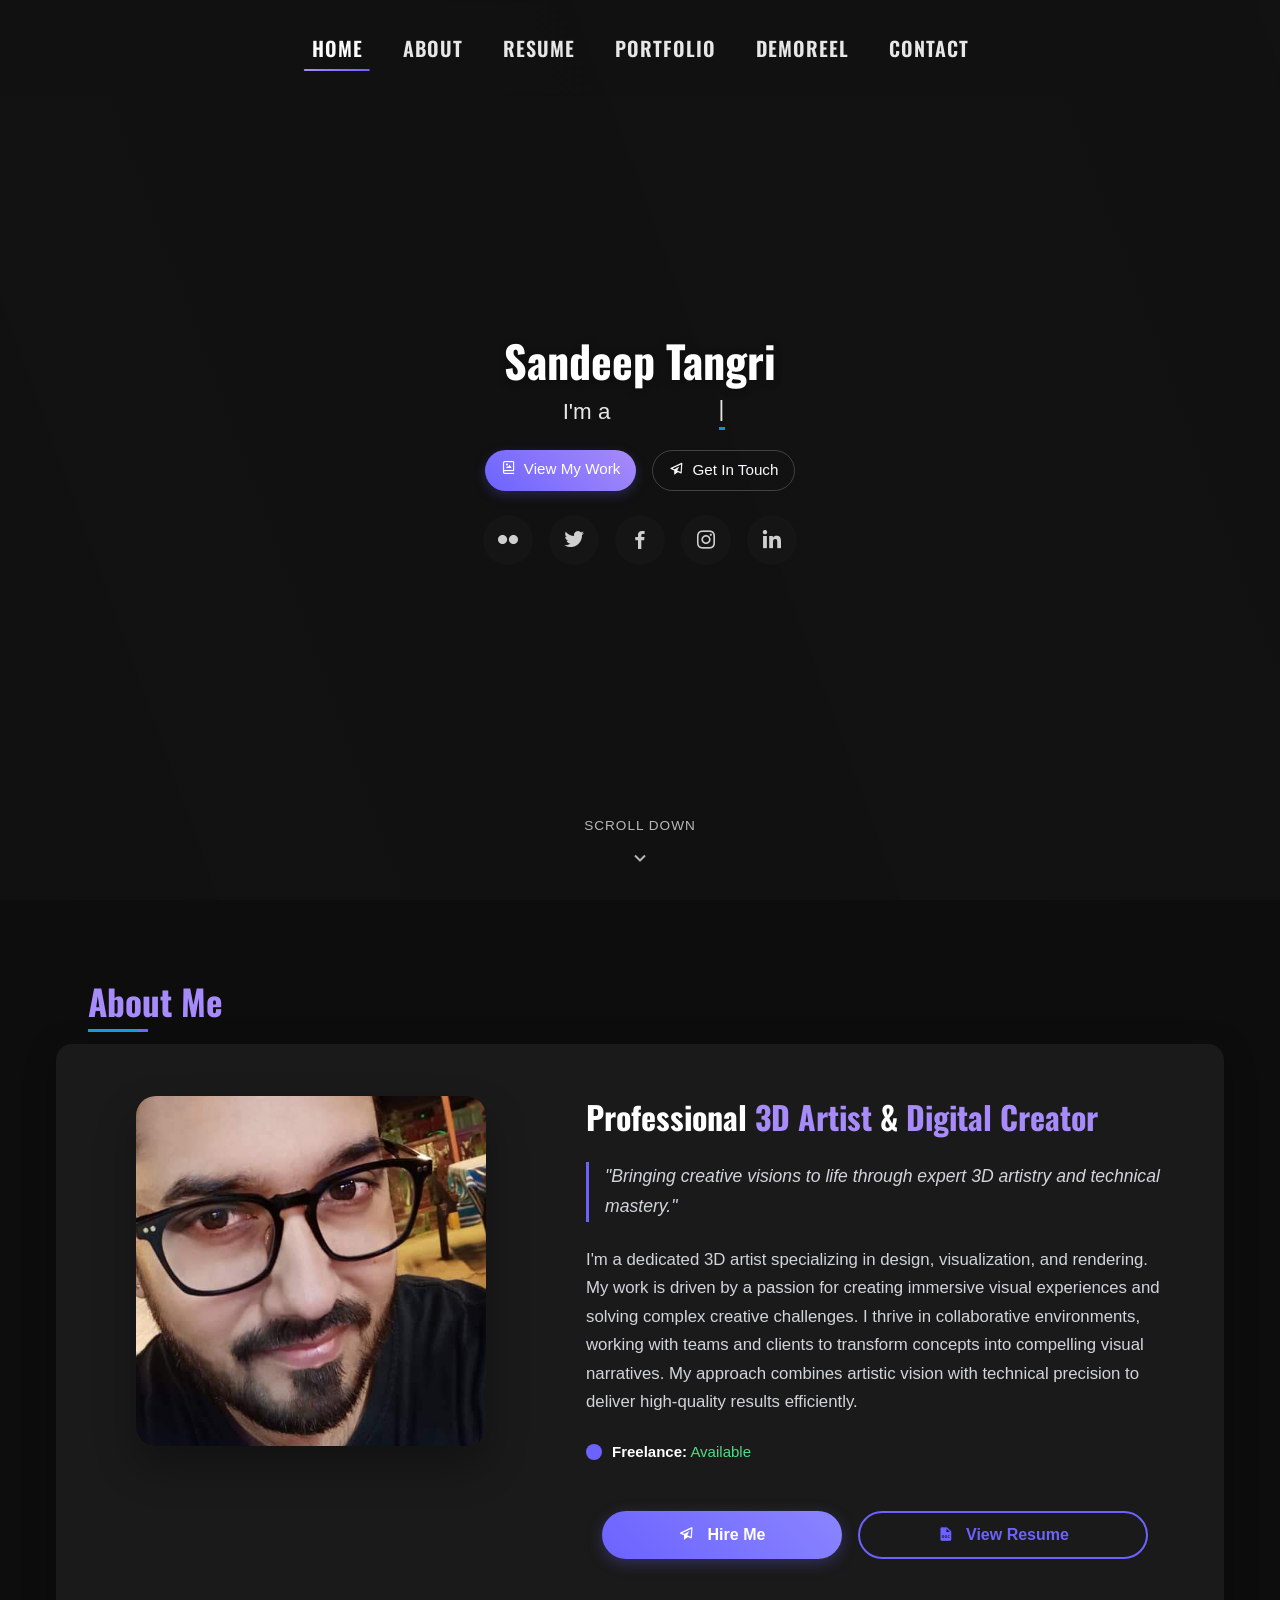
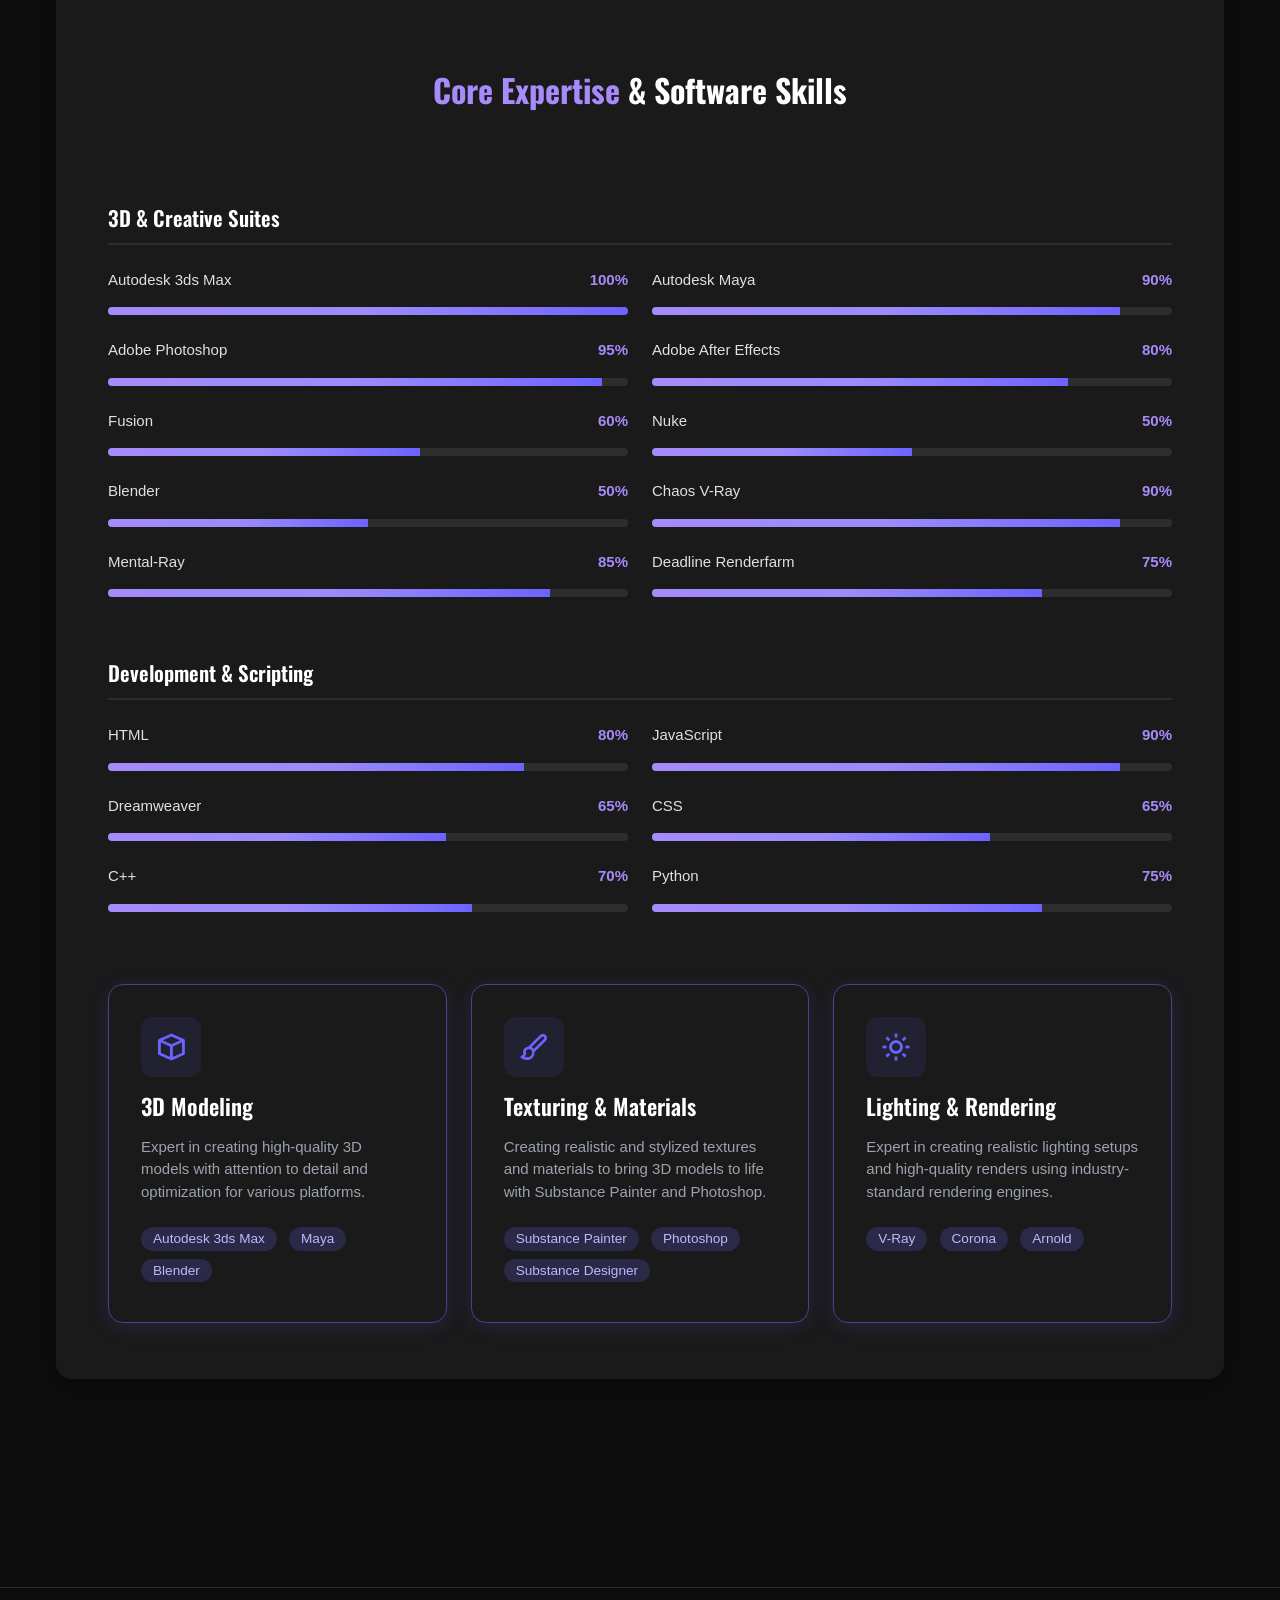
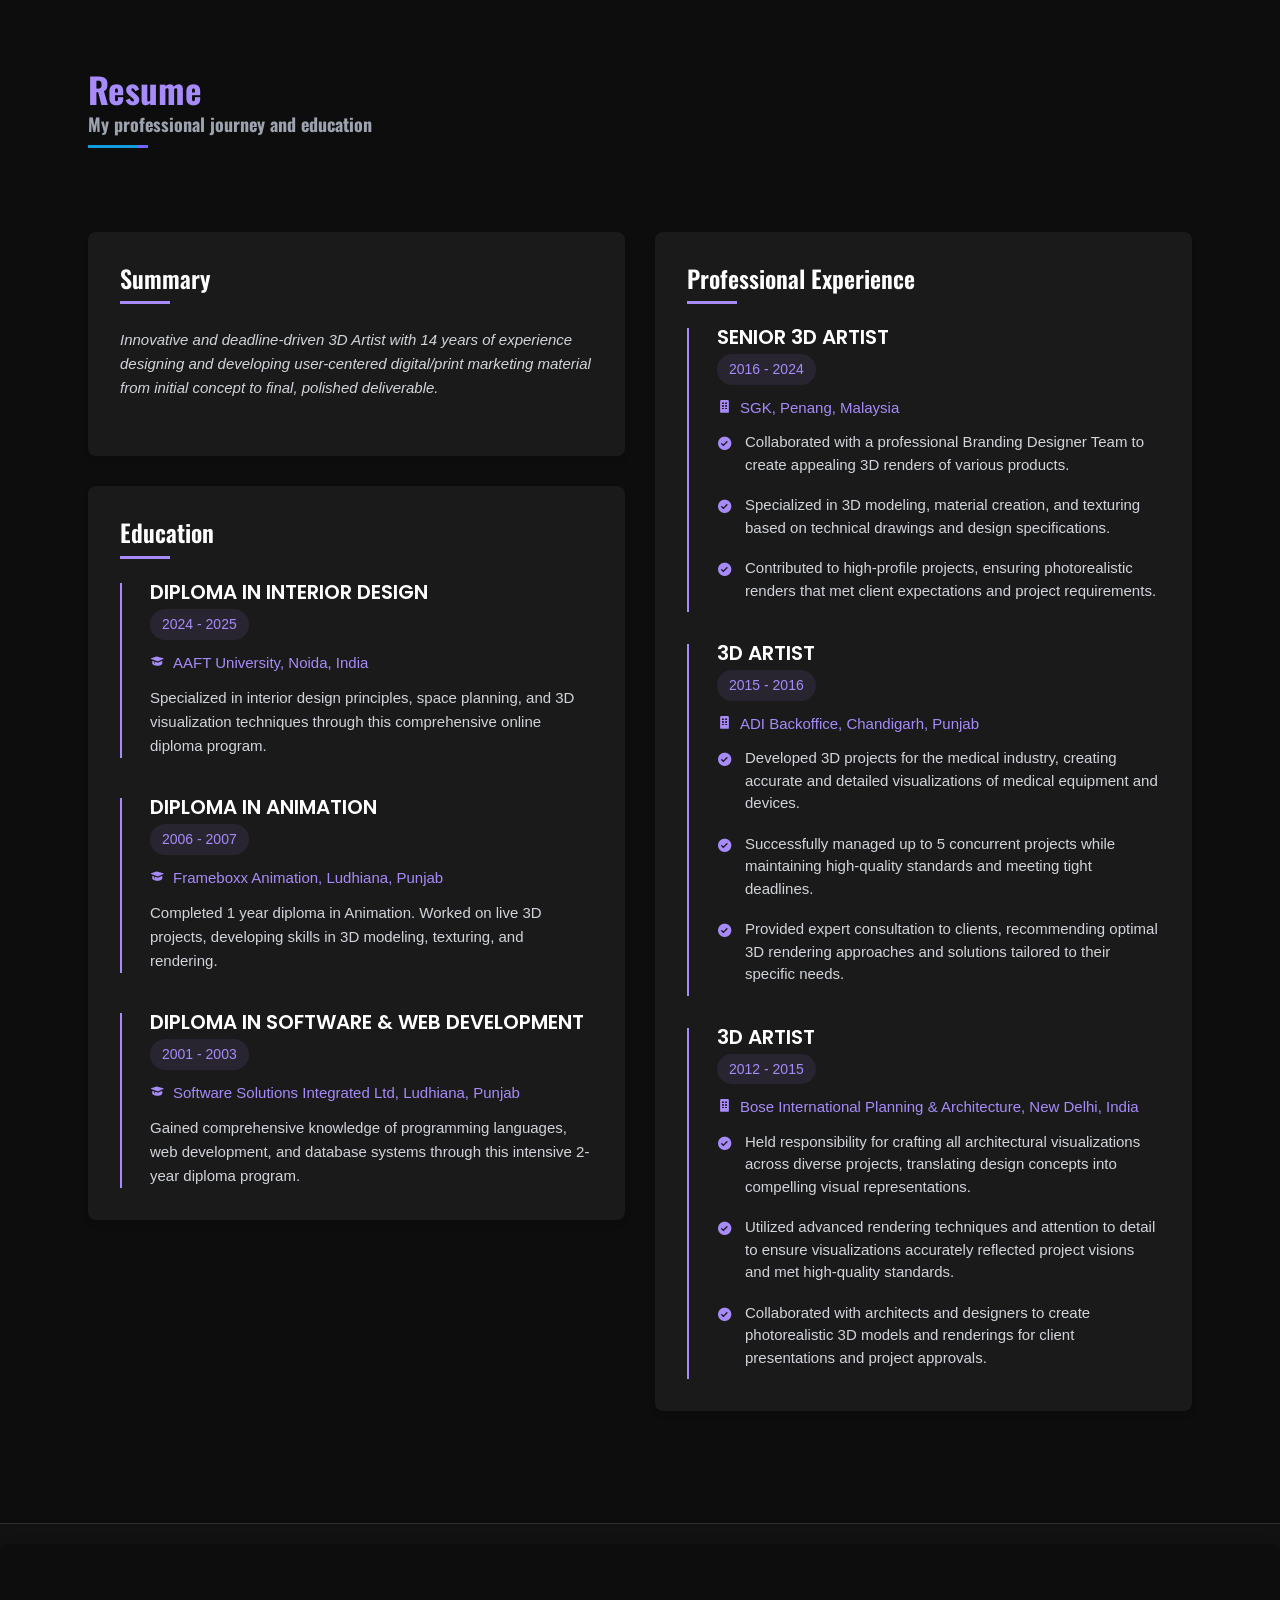
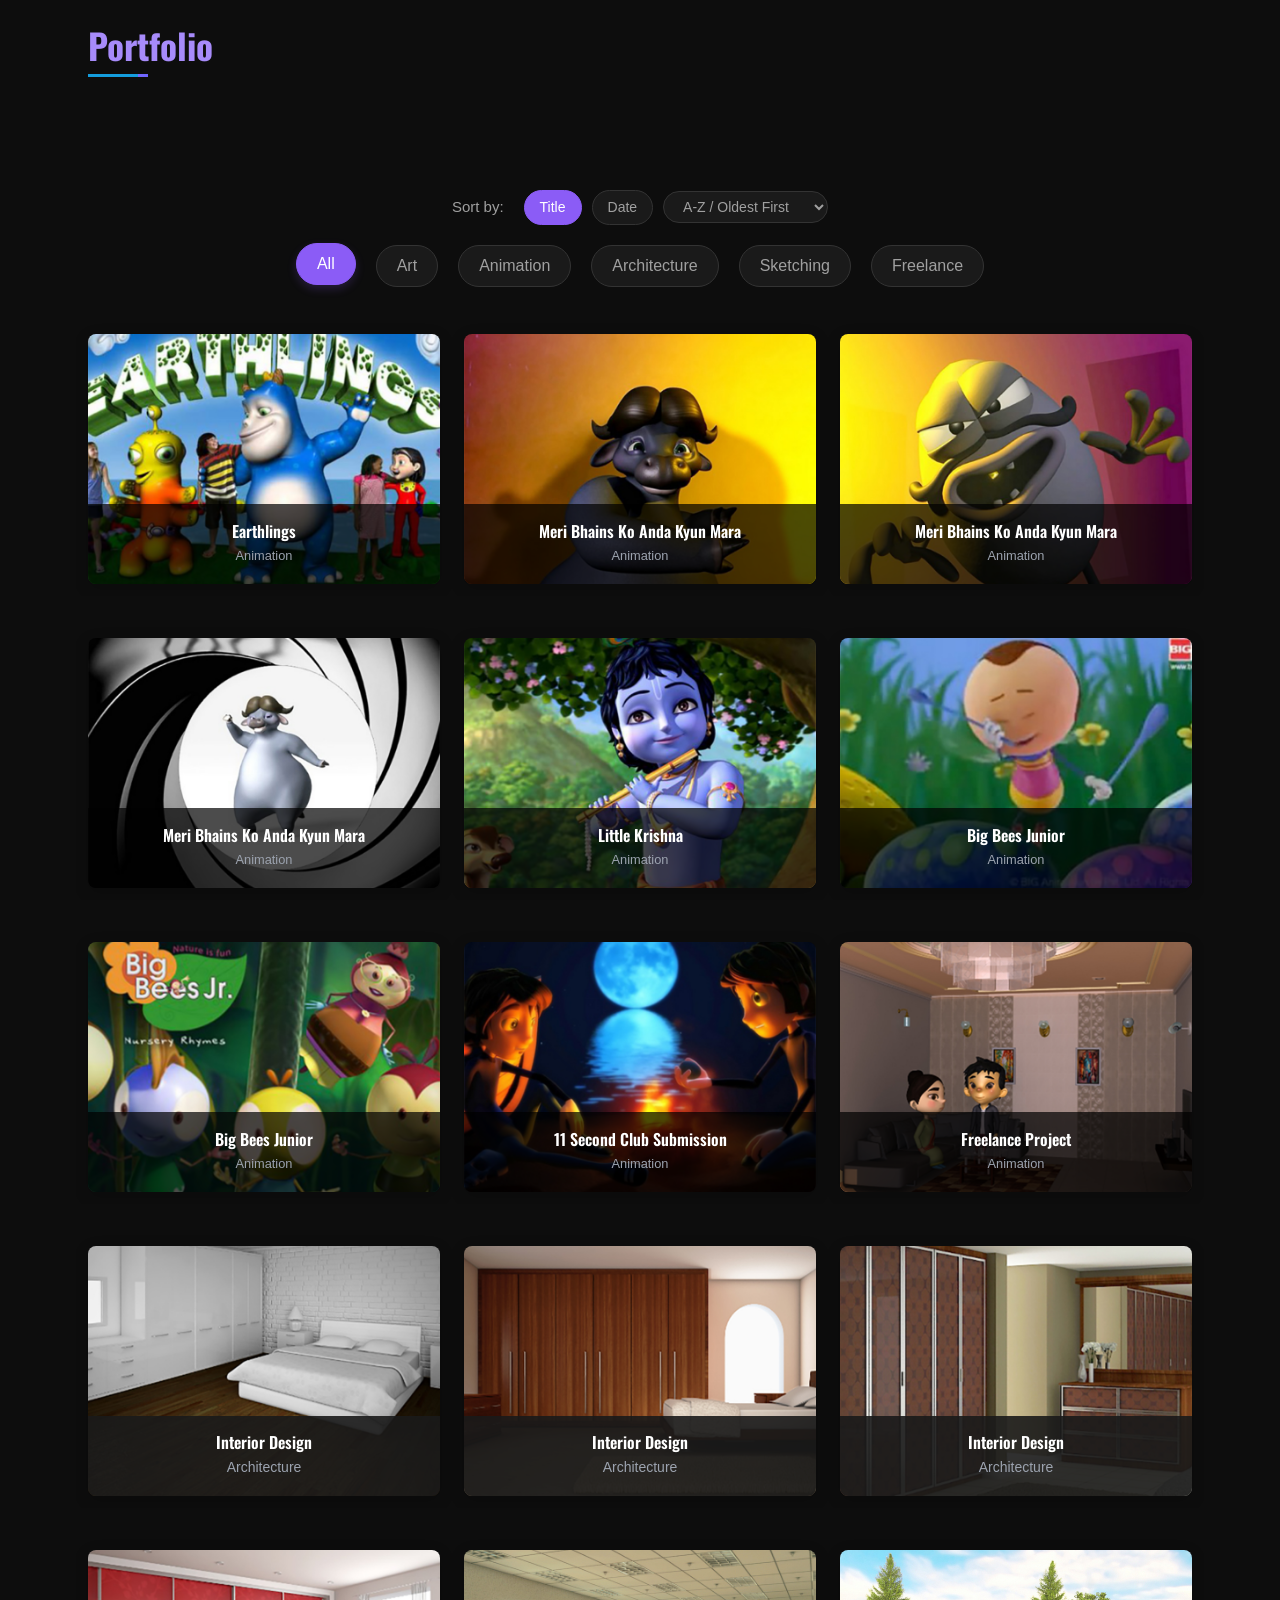
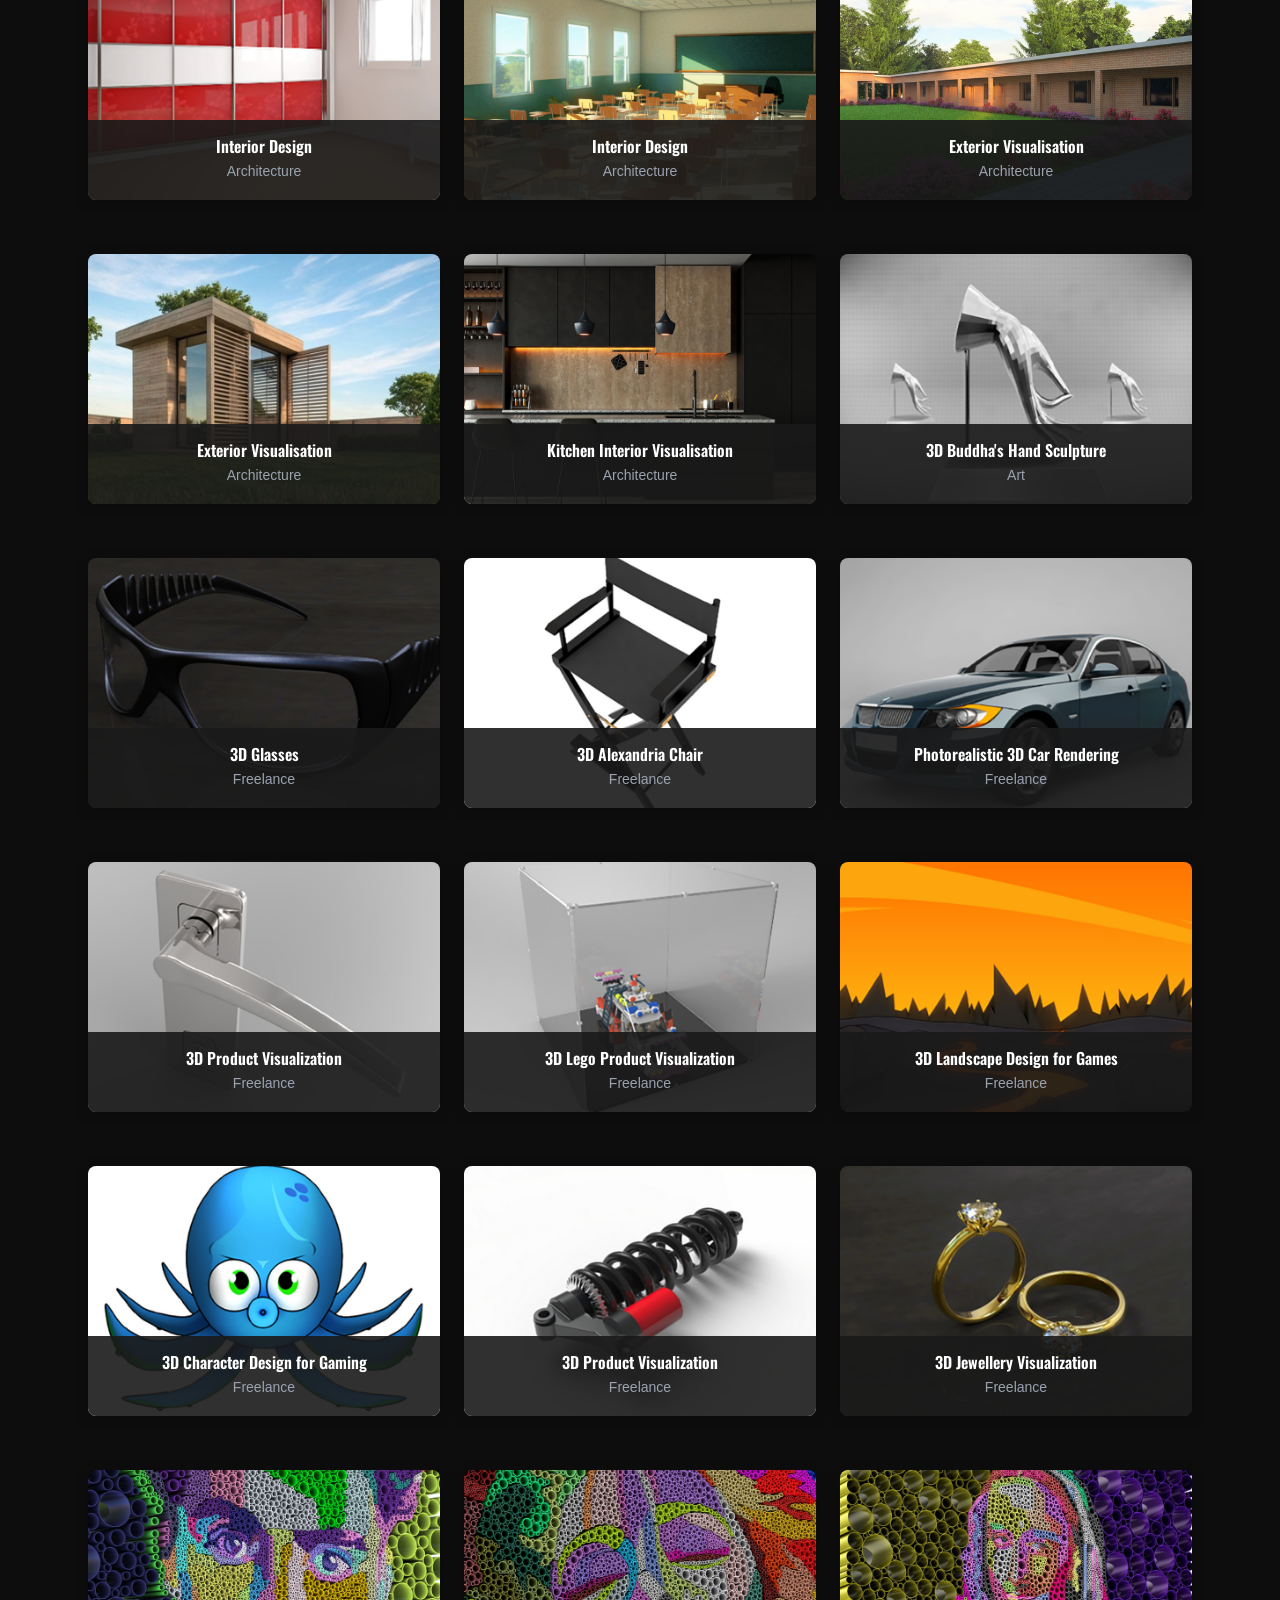
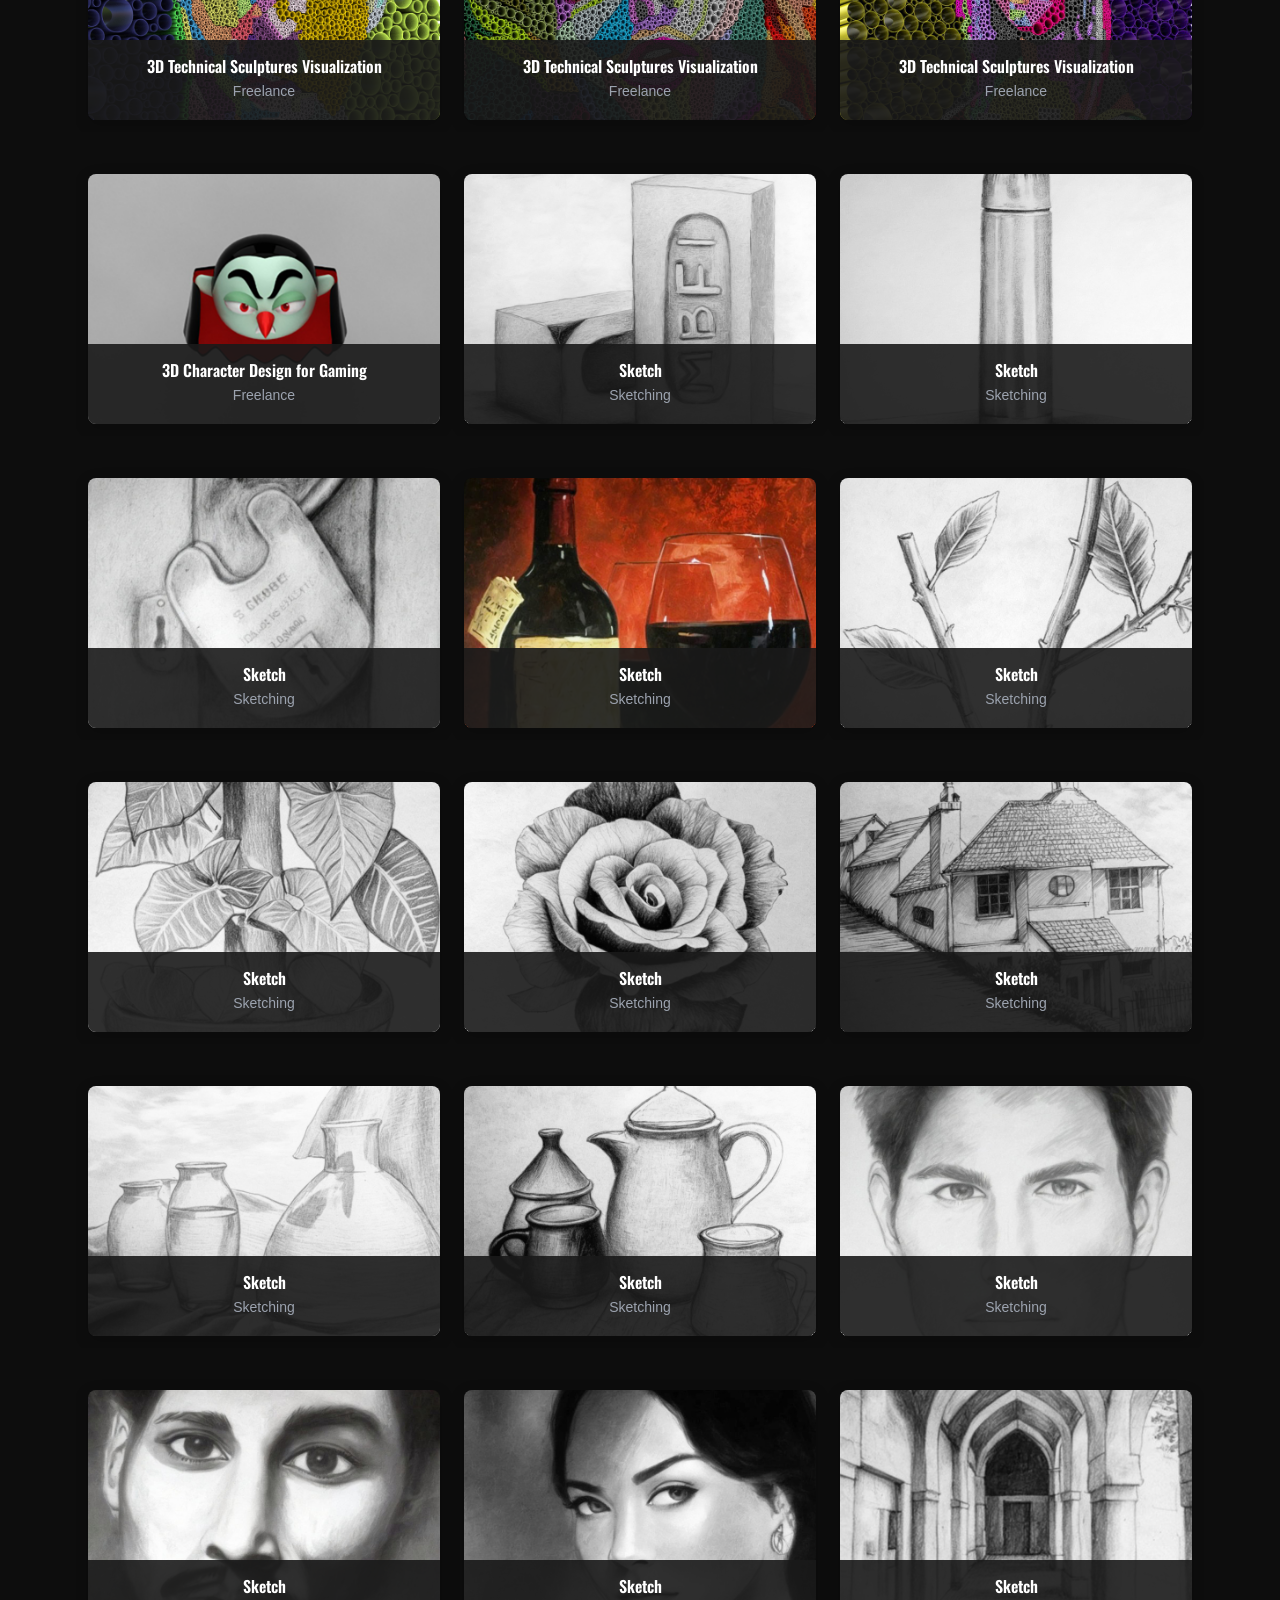
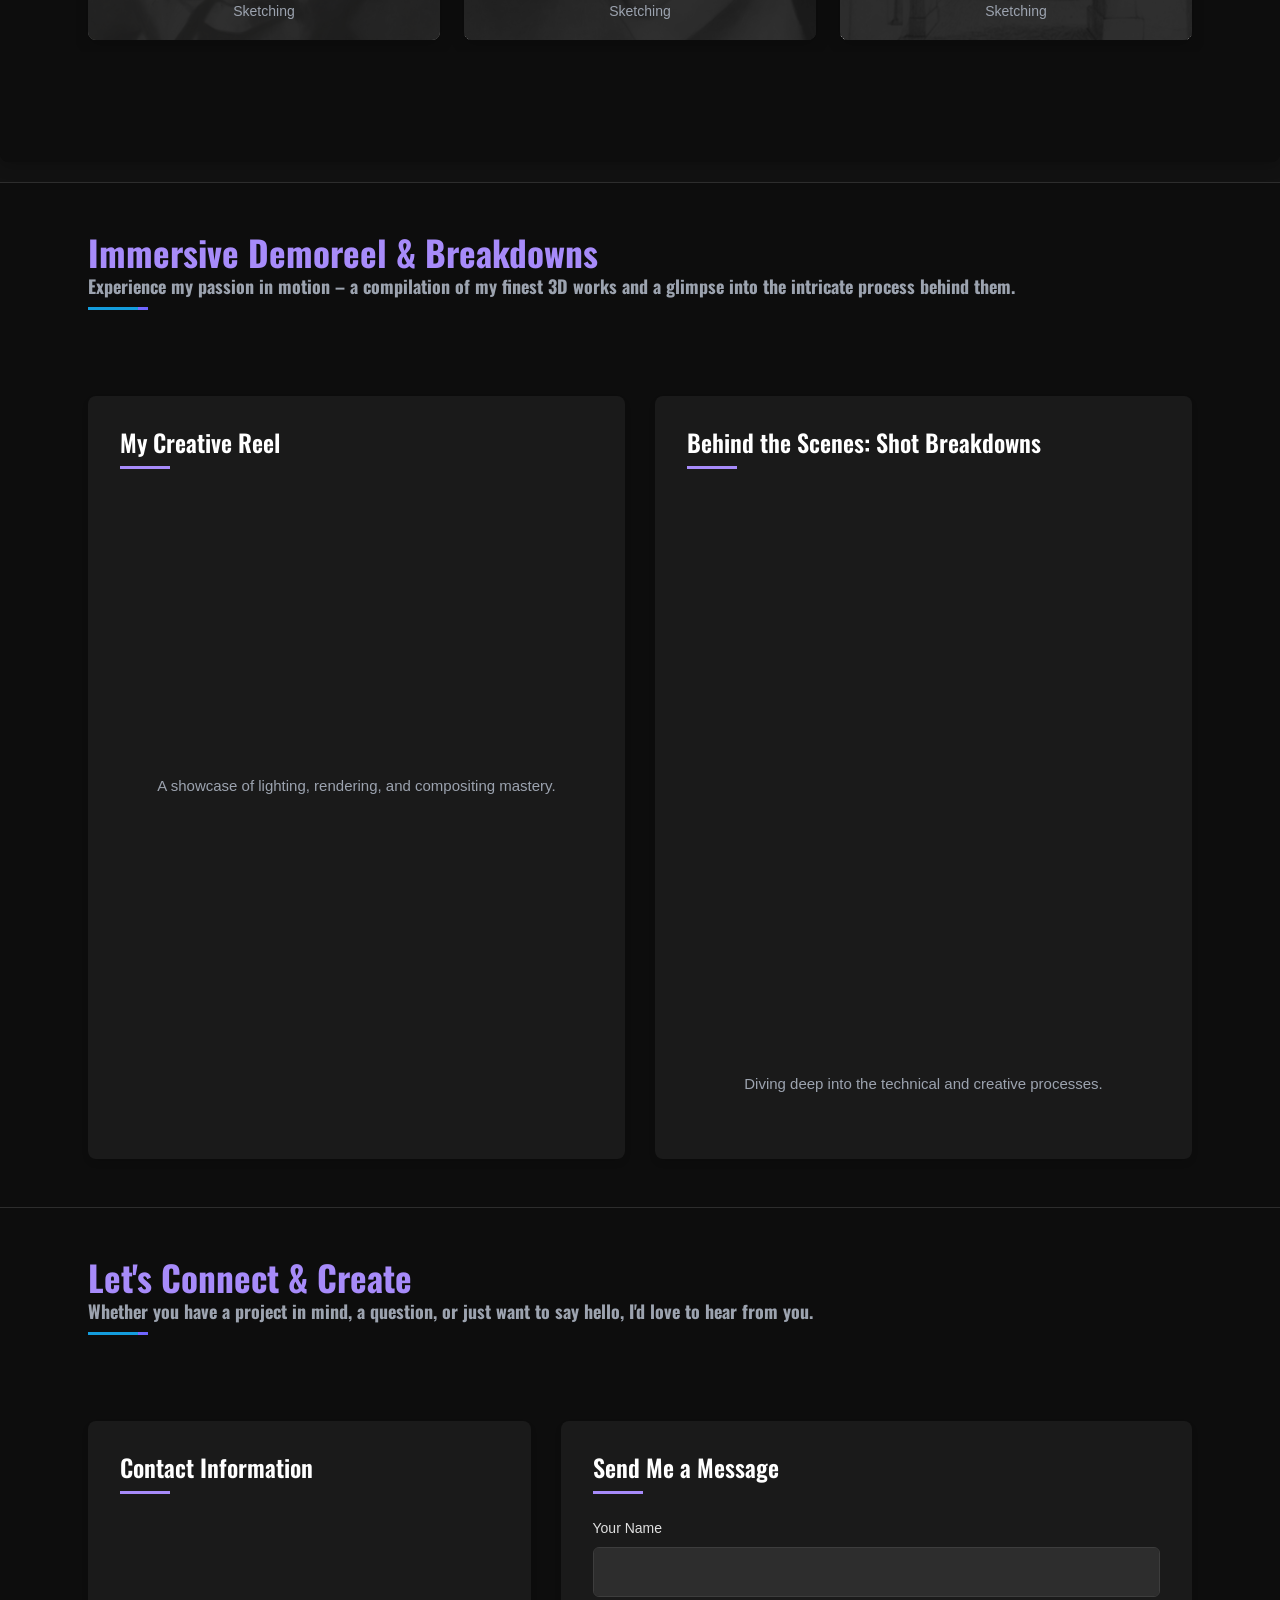
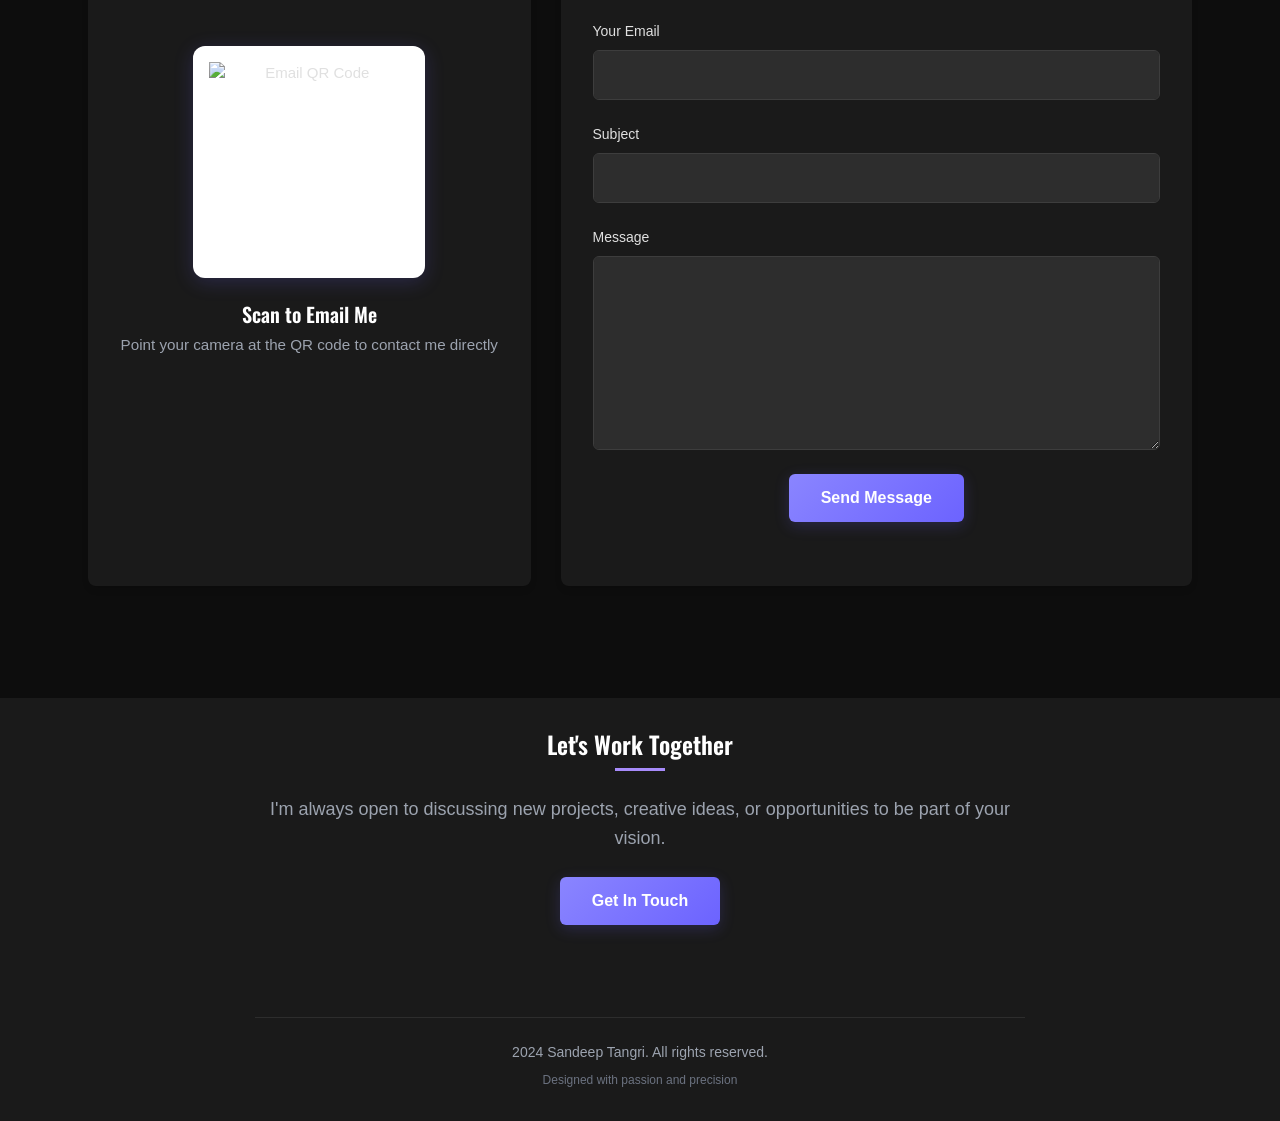
==== commit cbbd869a: "Update index.html" ====
--- a/index.html
+++ b/index.html
@@ -1173,7 +1173,7 @@
             <div style="margin-bottom: 2rem; position: relative; padding-left: 1.75rem; border-left: 2px solid #a78bfa;">
               <h4 style="font-size: 1.25rem; font-weight: 600; color: #ffffff; margin-bottom: 0.5rem;">Senior  3D Artist</h4>
               <div style="background-color: rgba(167, 139, 250, 0.1); display: inline-block; padding: 0.25rem 0.75rem; border-radius: 20px; margin-bottom: 0.75rem;">
-                <span style="color: #a78bfa; font-size: 0.875rem; font-weight: 500;">2016 - 2025</span>
+                <span style="color: #a78bfa; font-size: 0.875rem; font-weight: 500;">2016 - 2024</span>
               </div>
               <p style="color: #a78bfa; margin-bottom: 0.75rem; font-style: normal;">
                 <i class='bx bxs-building' style="margin-right: 0.5rem;"></i>SGK, Penang, Malaysia
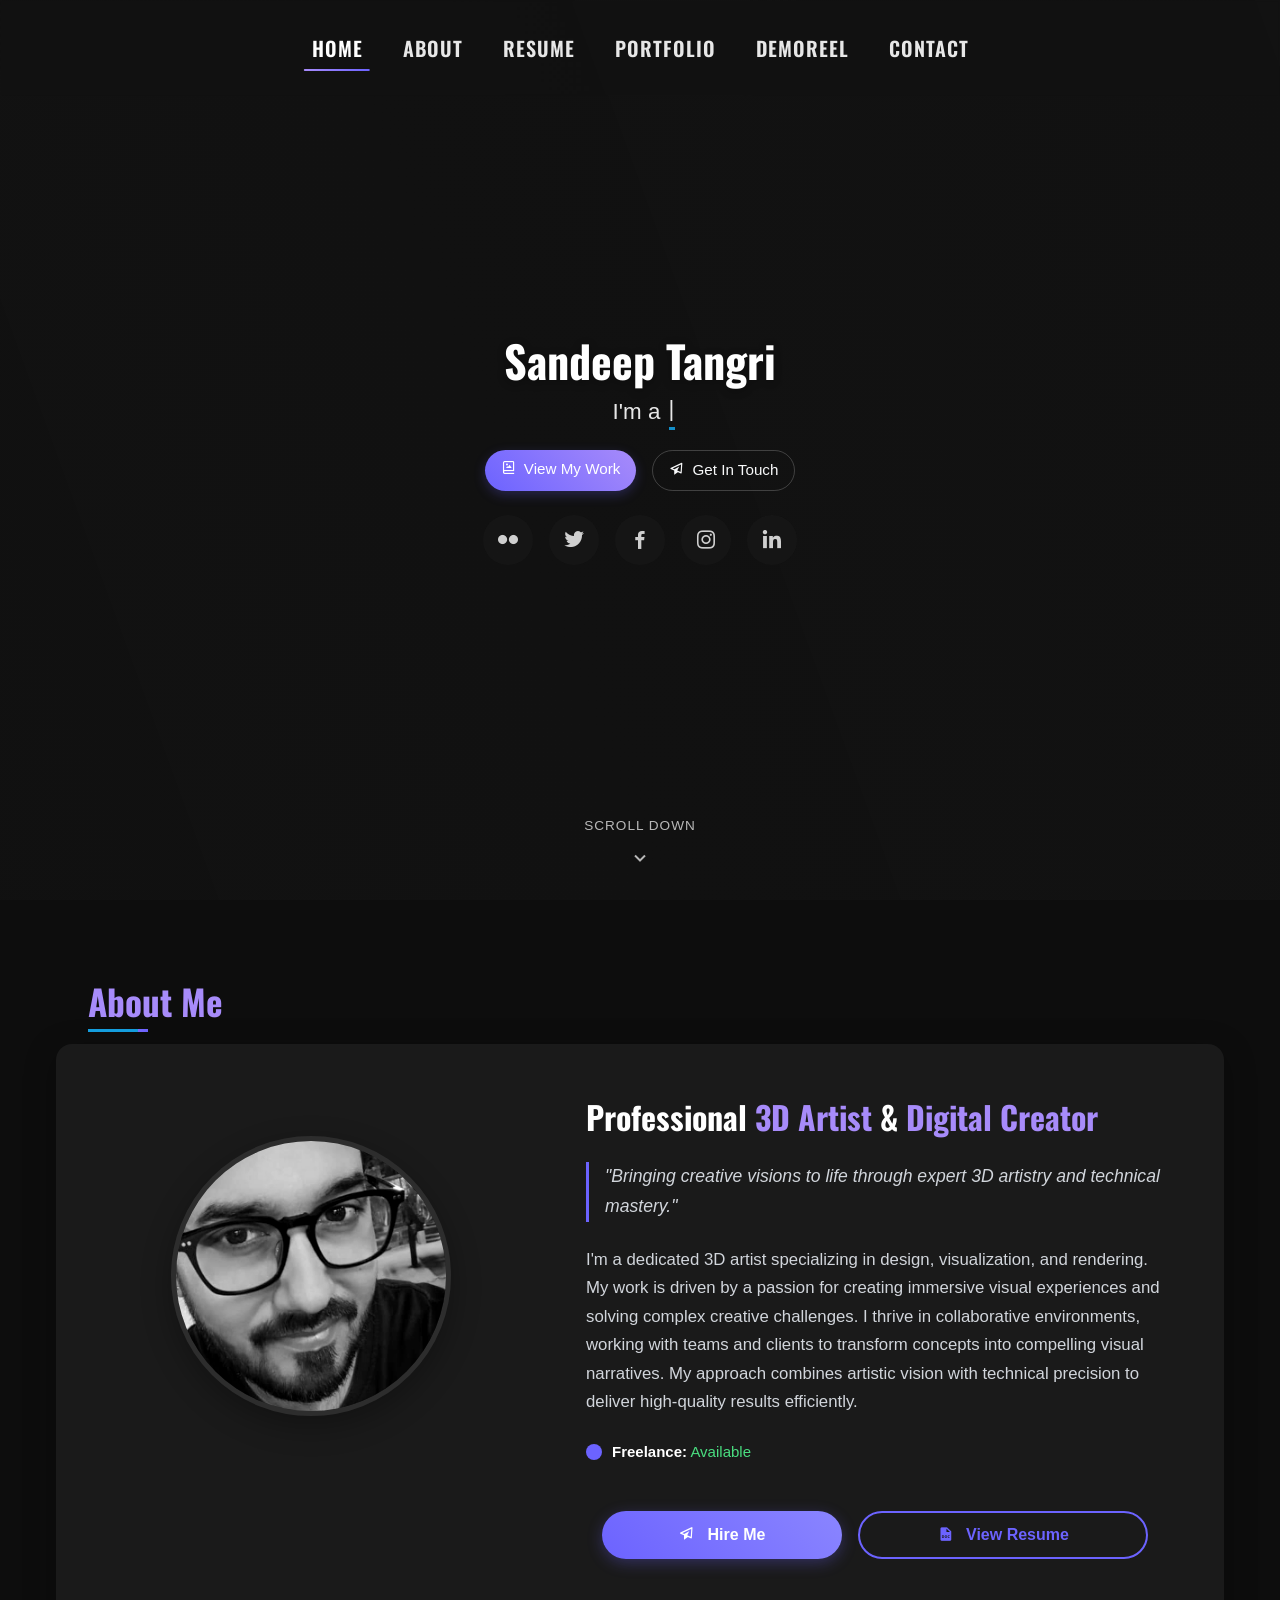
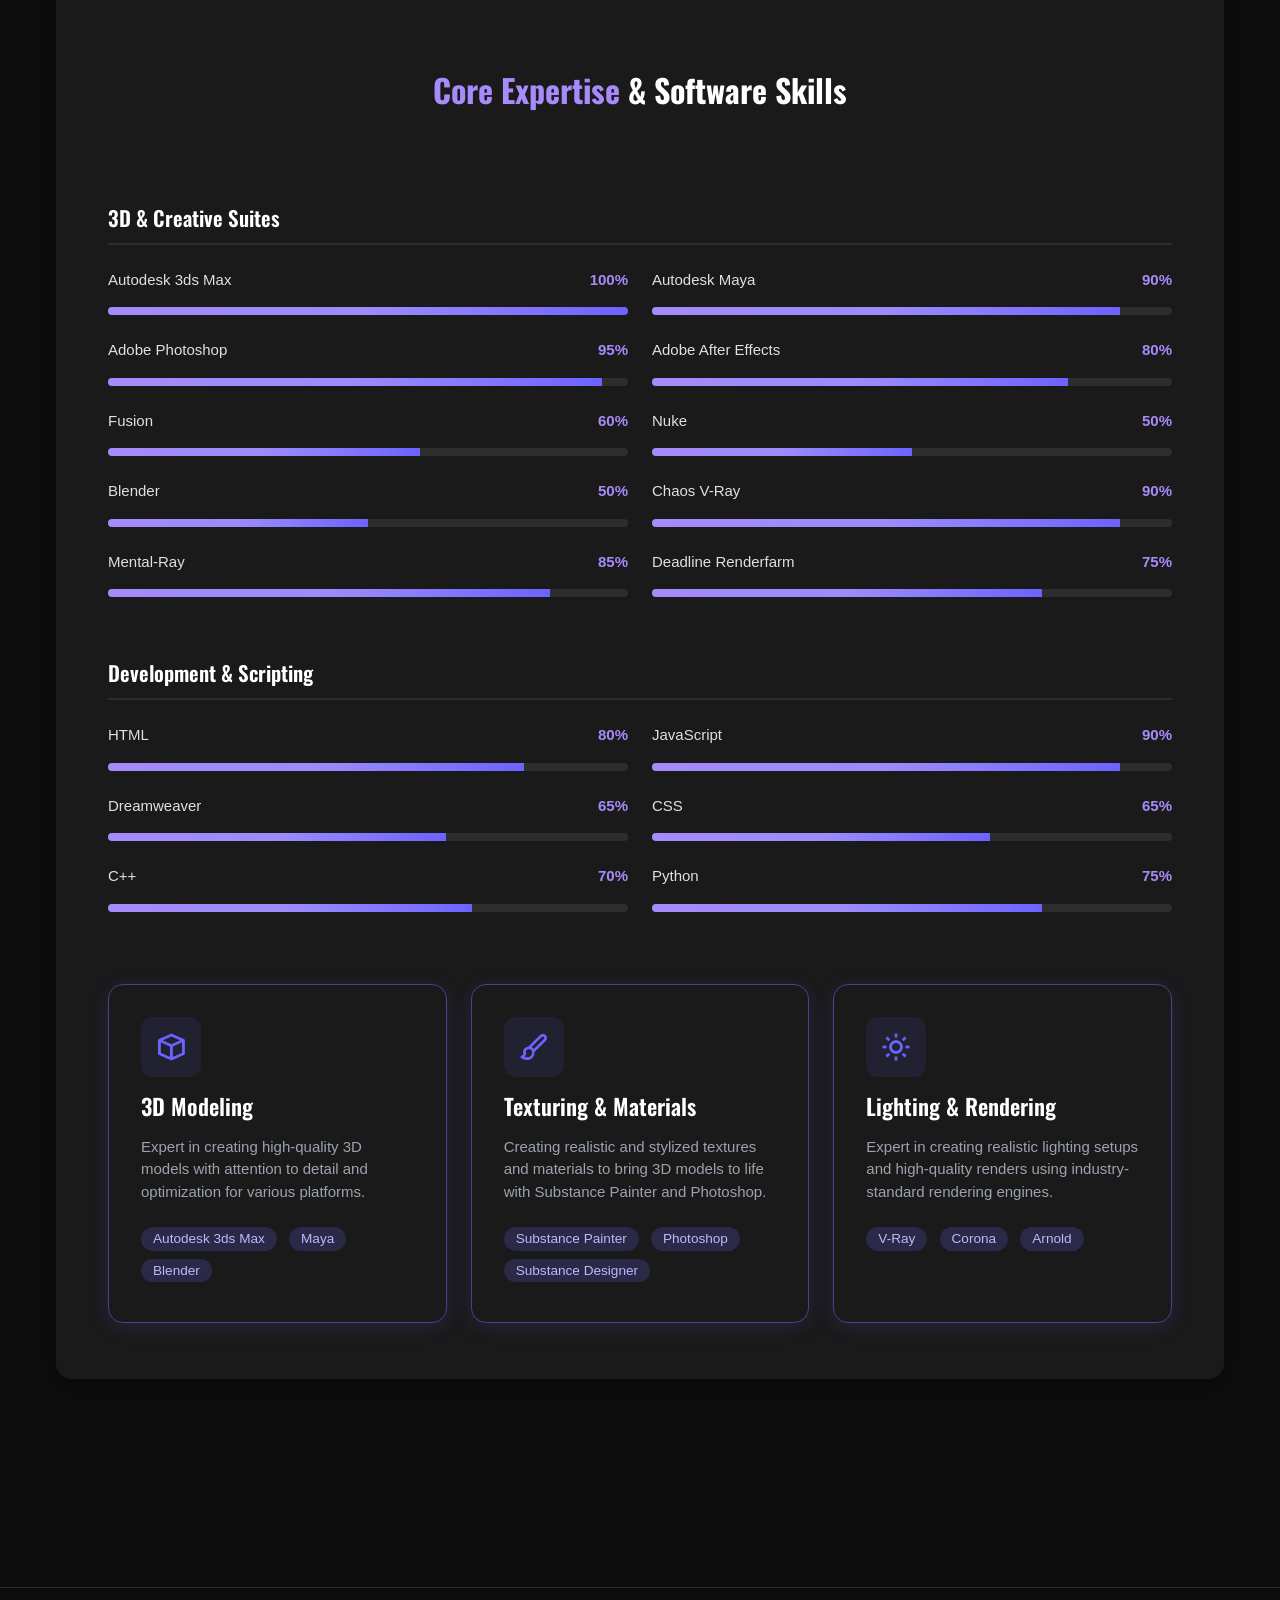
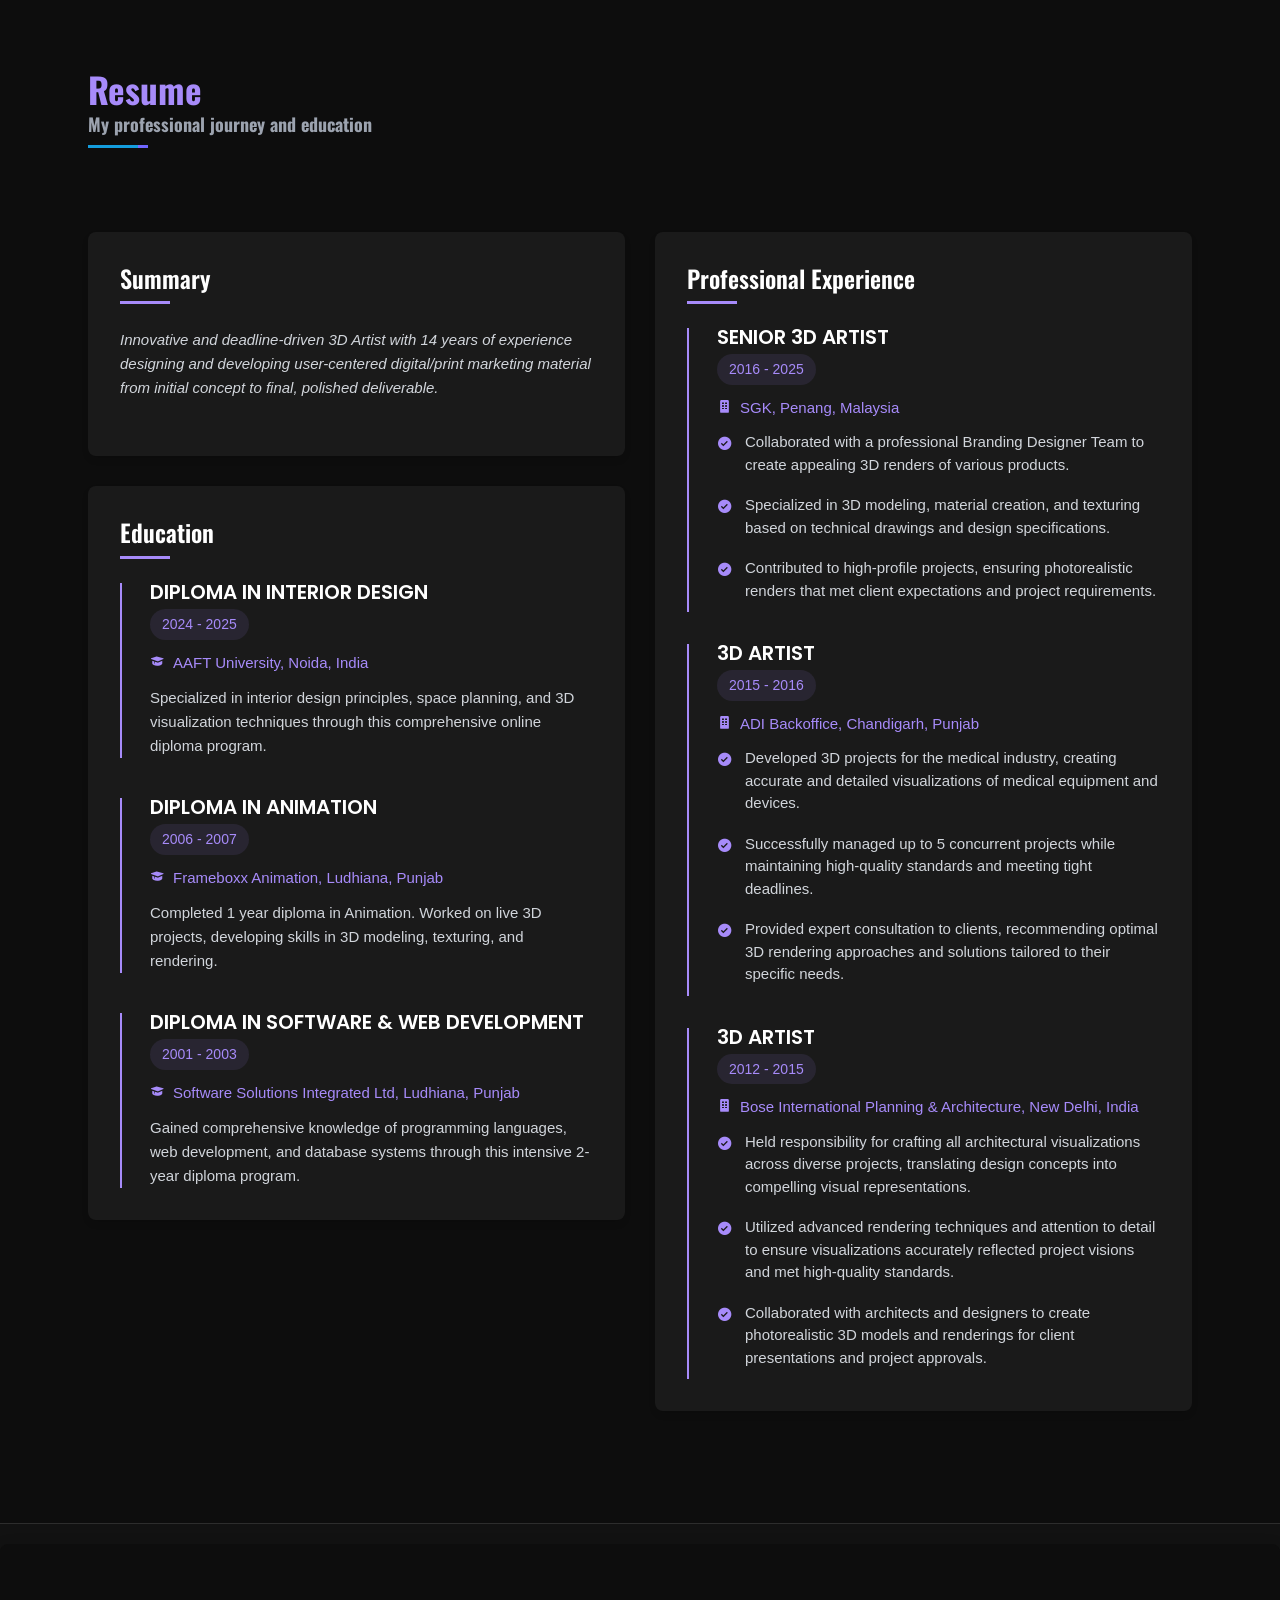
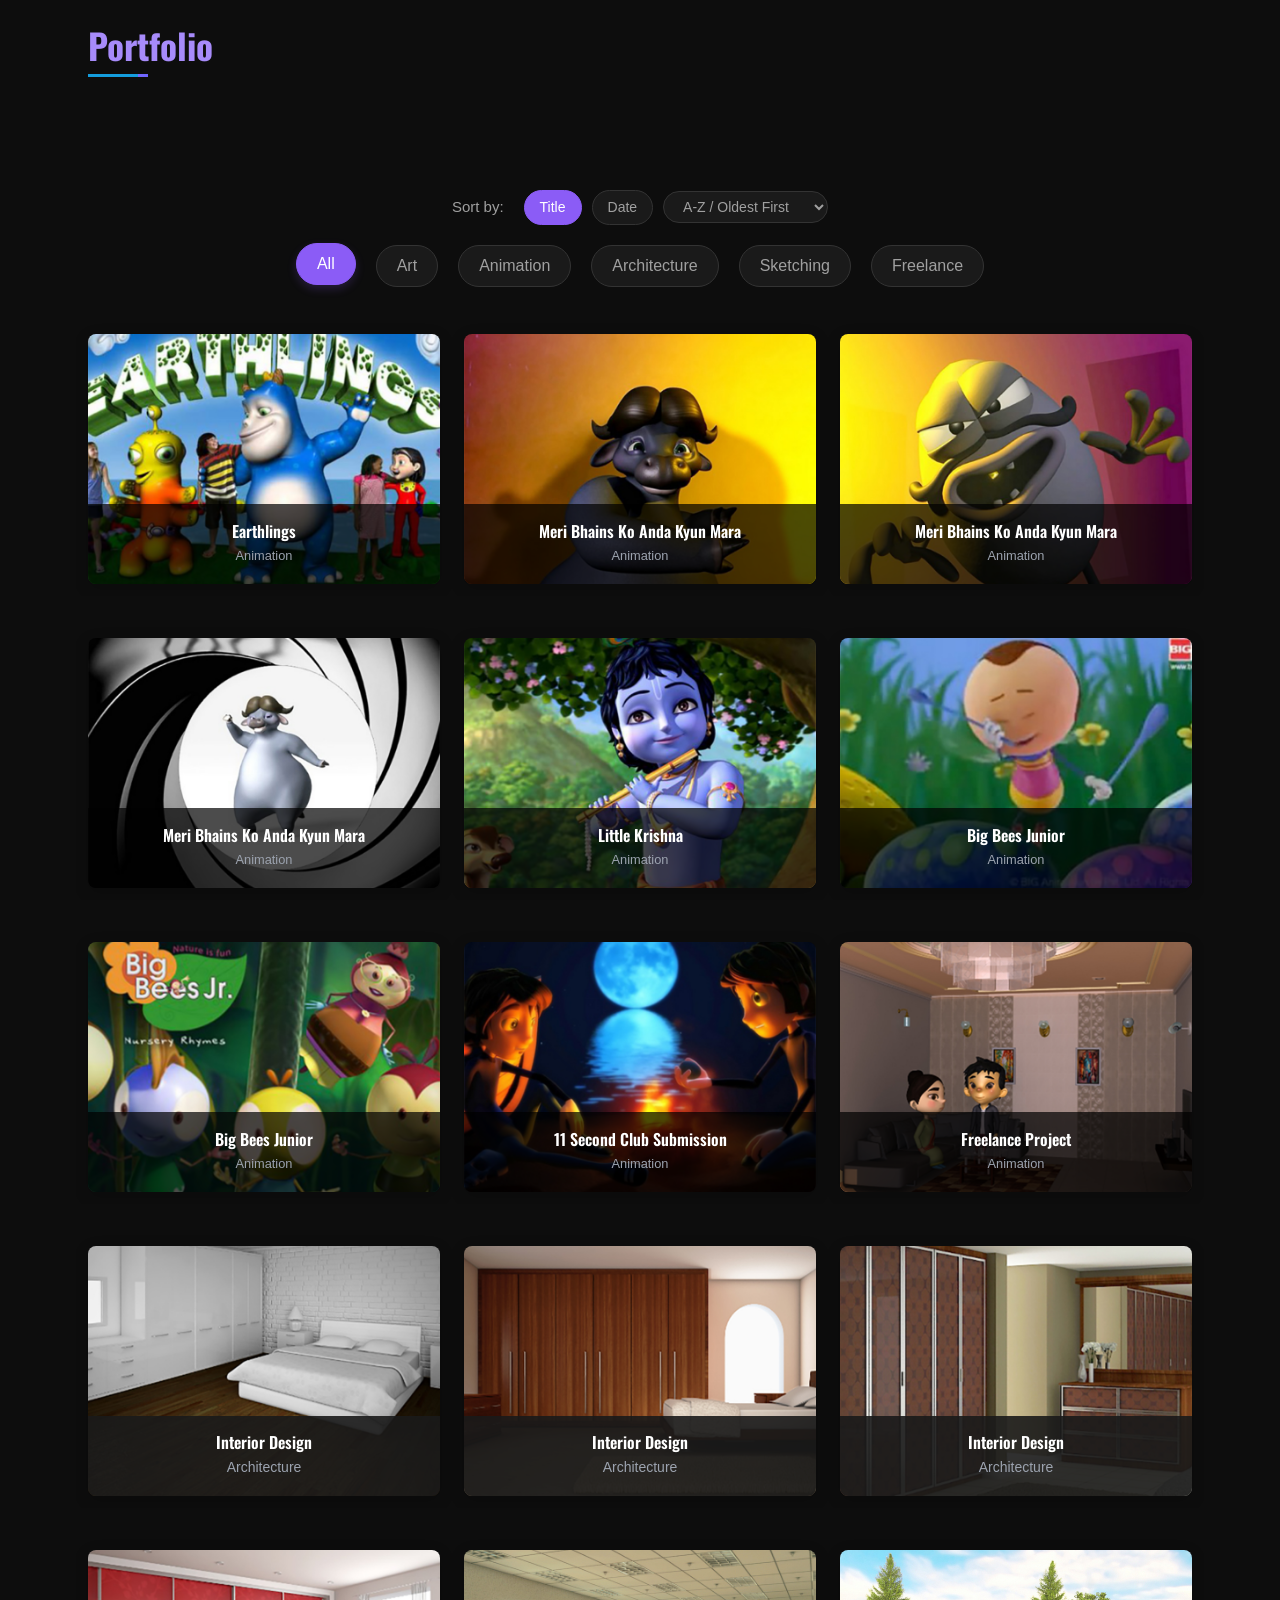
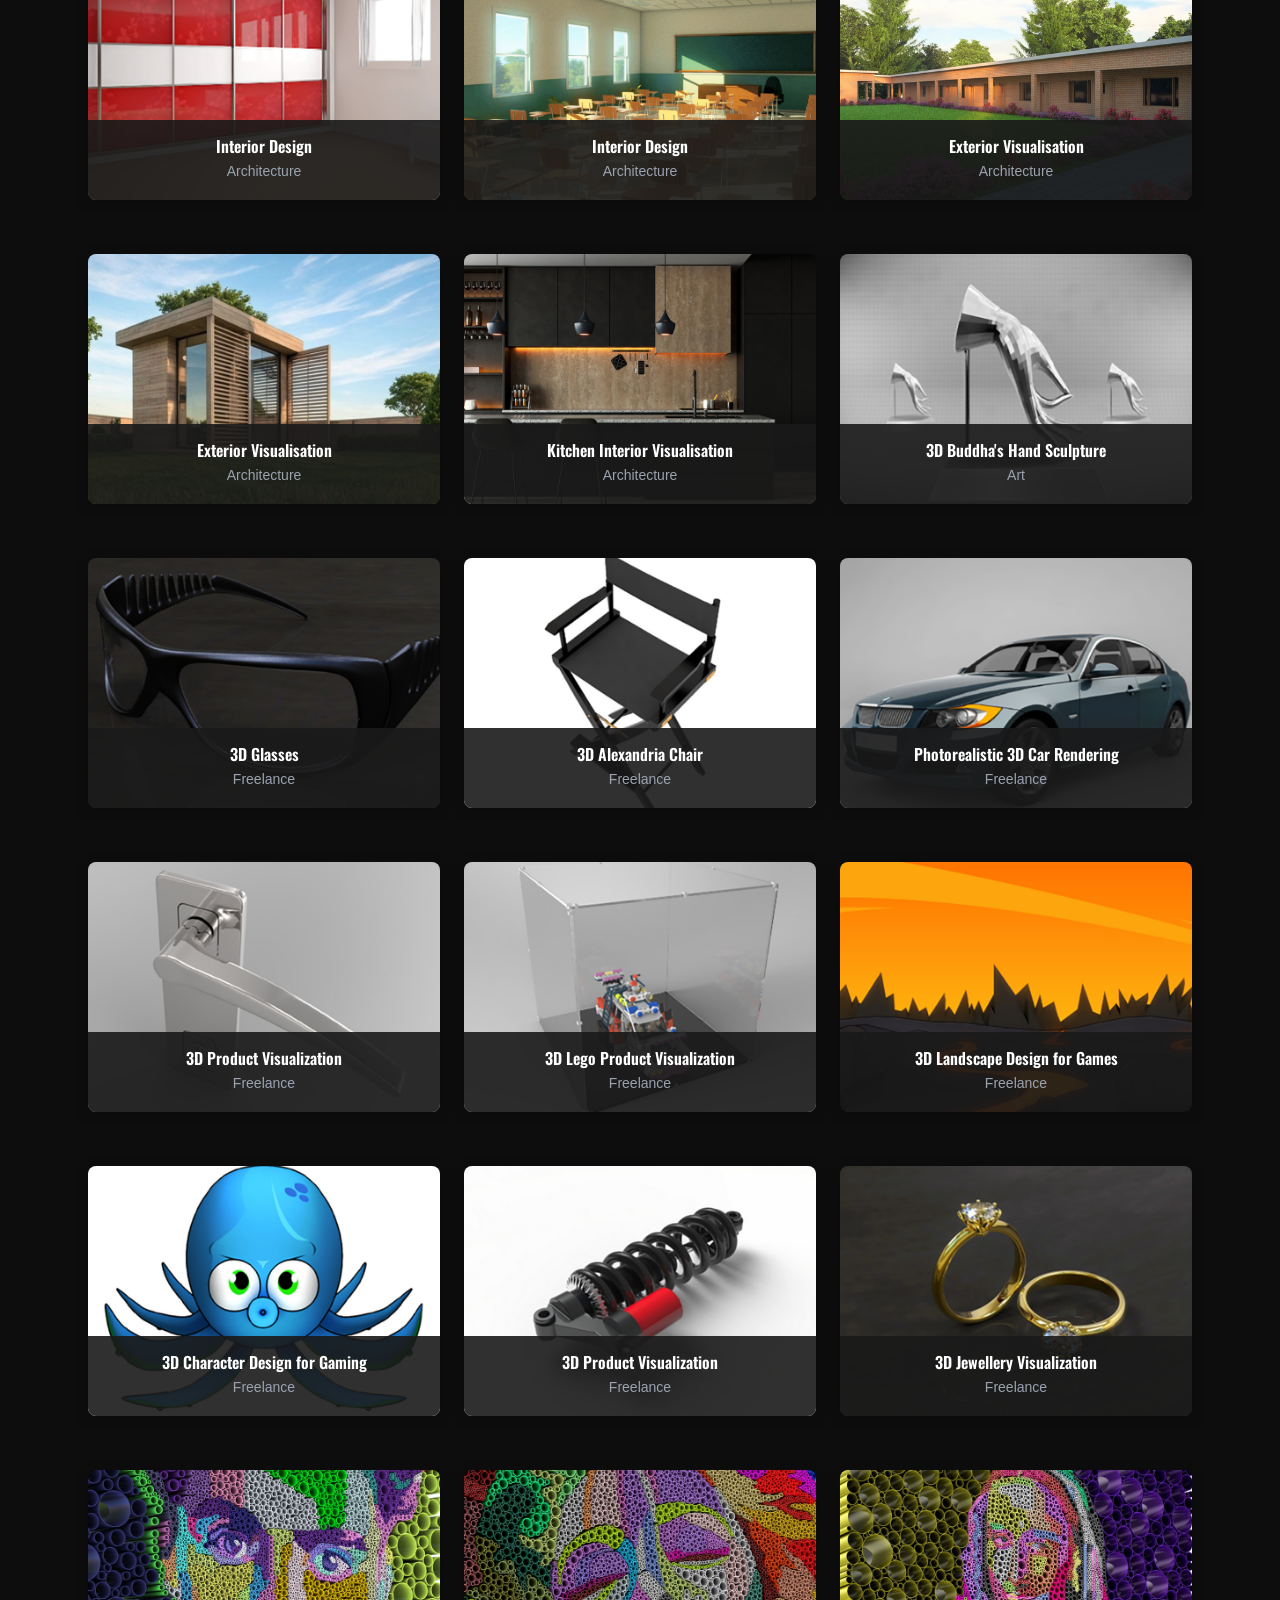
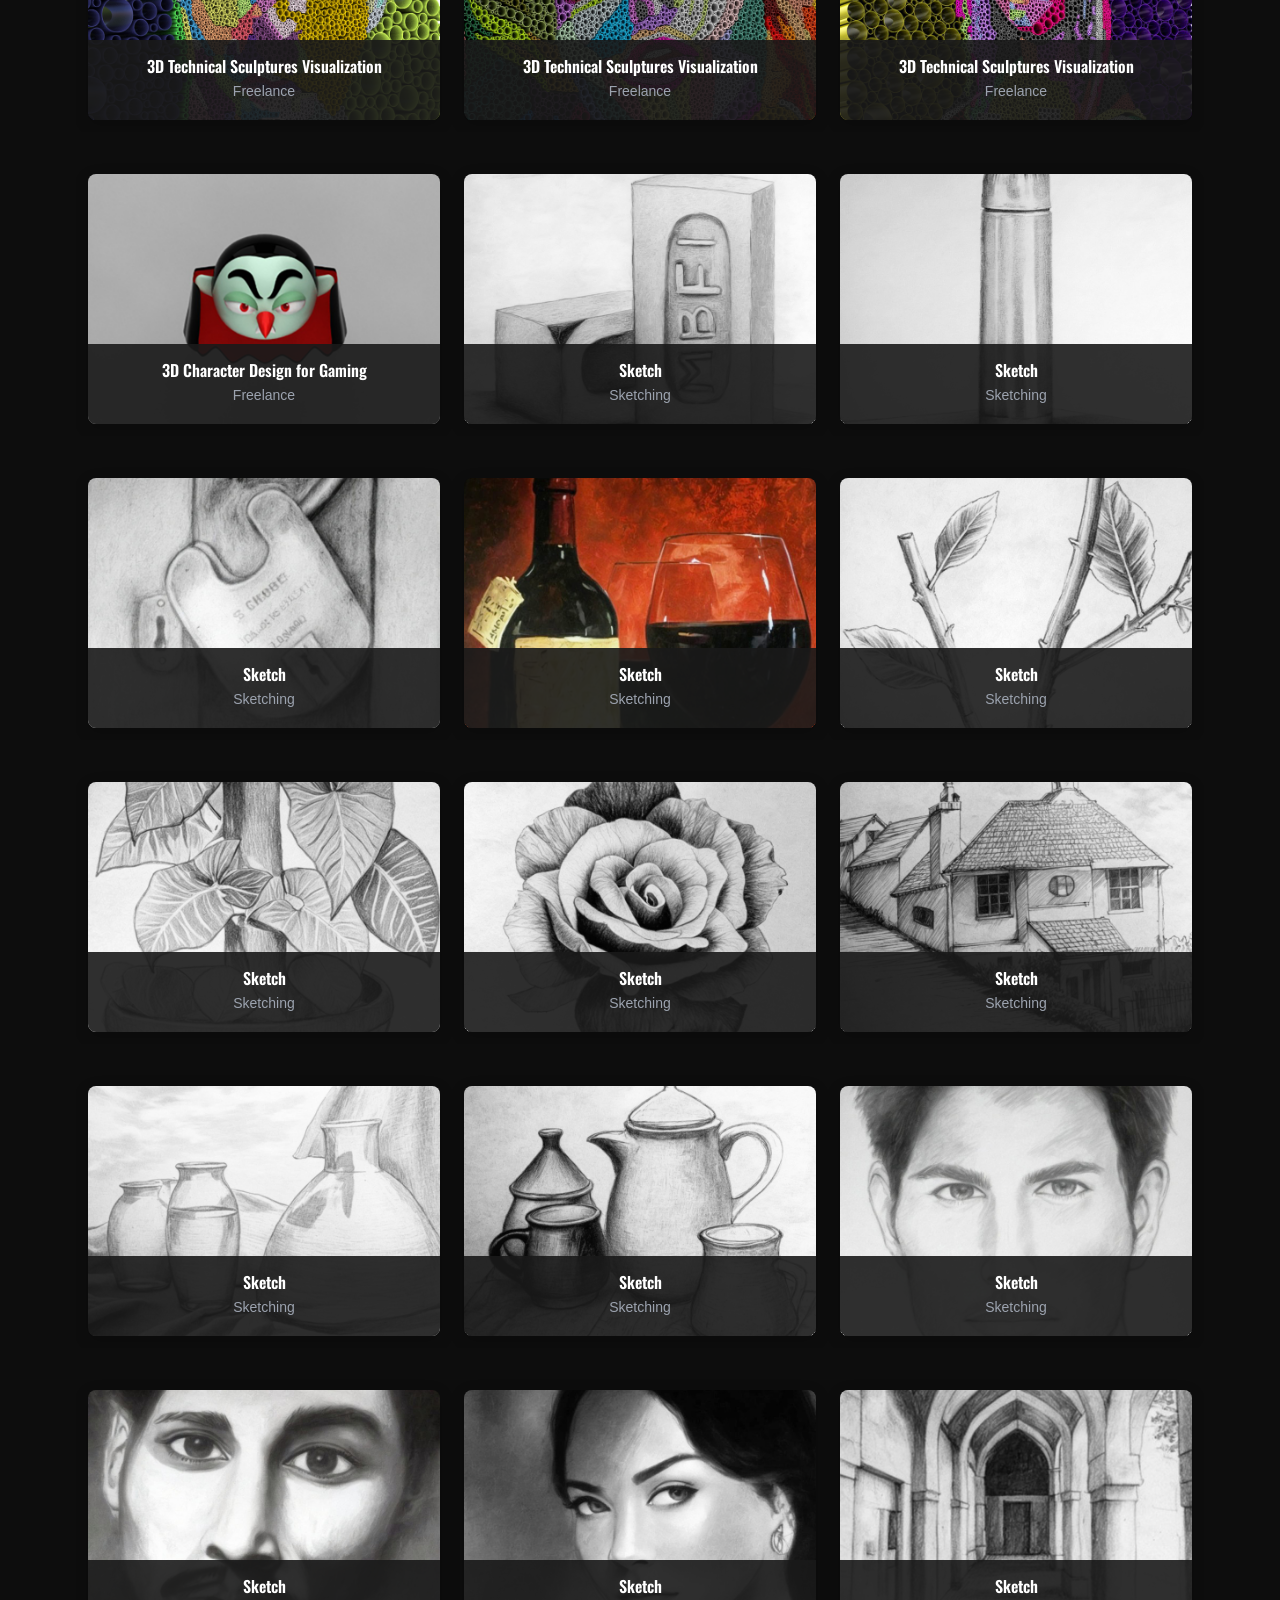
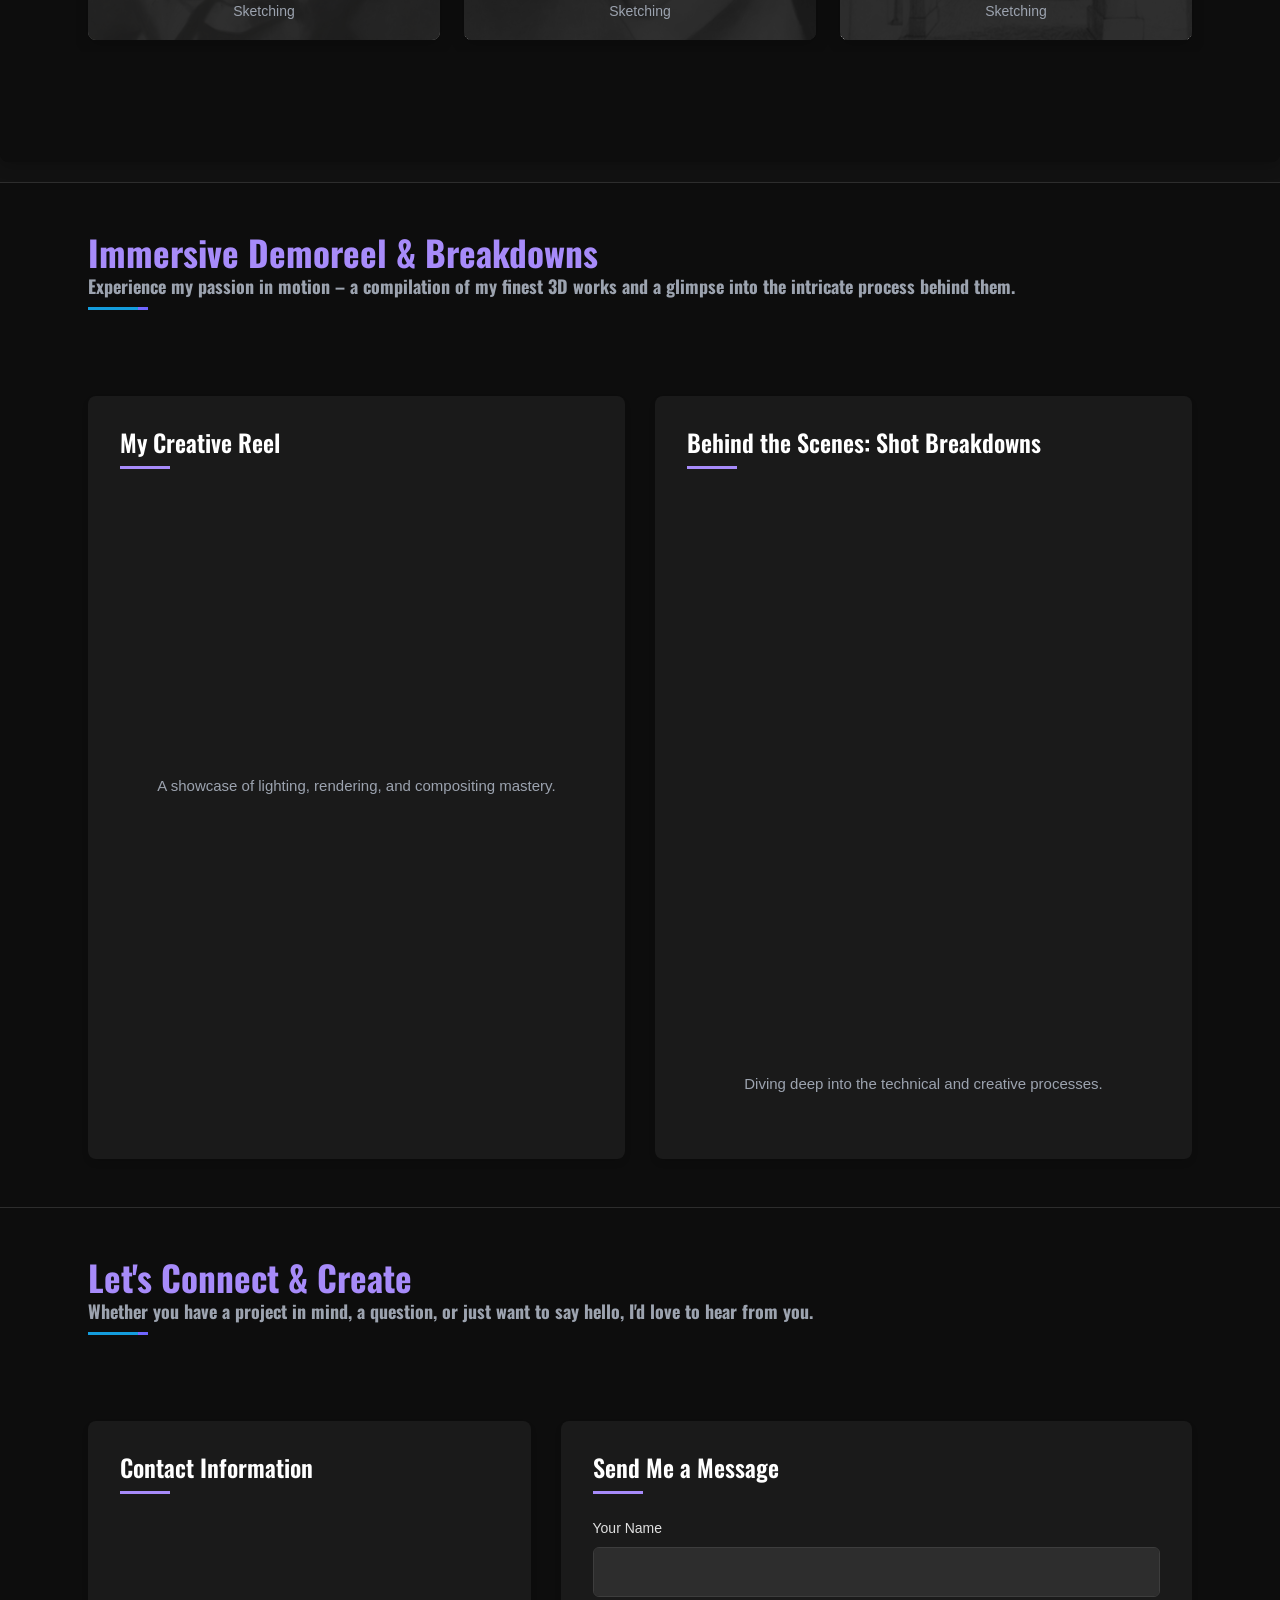
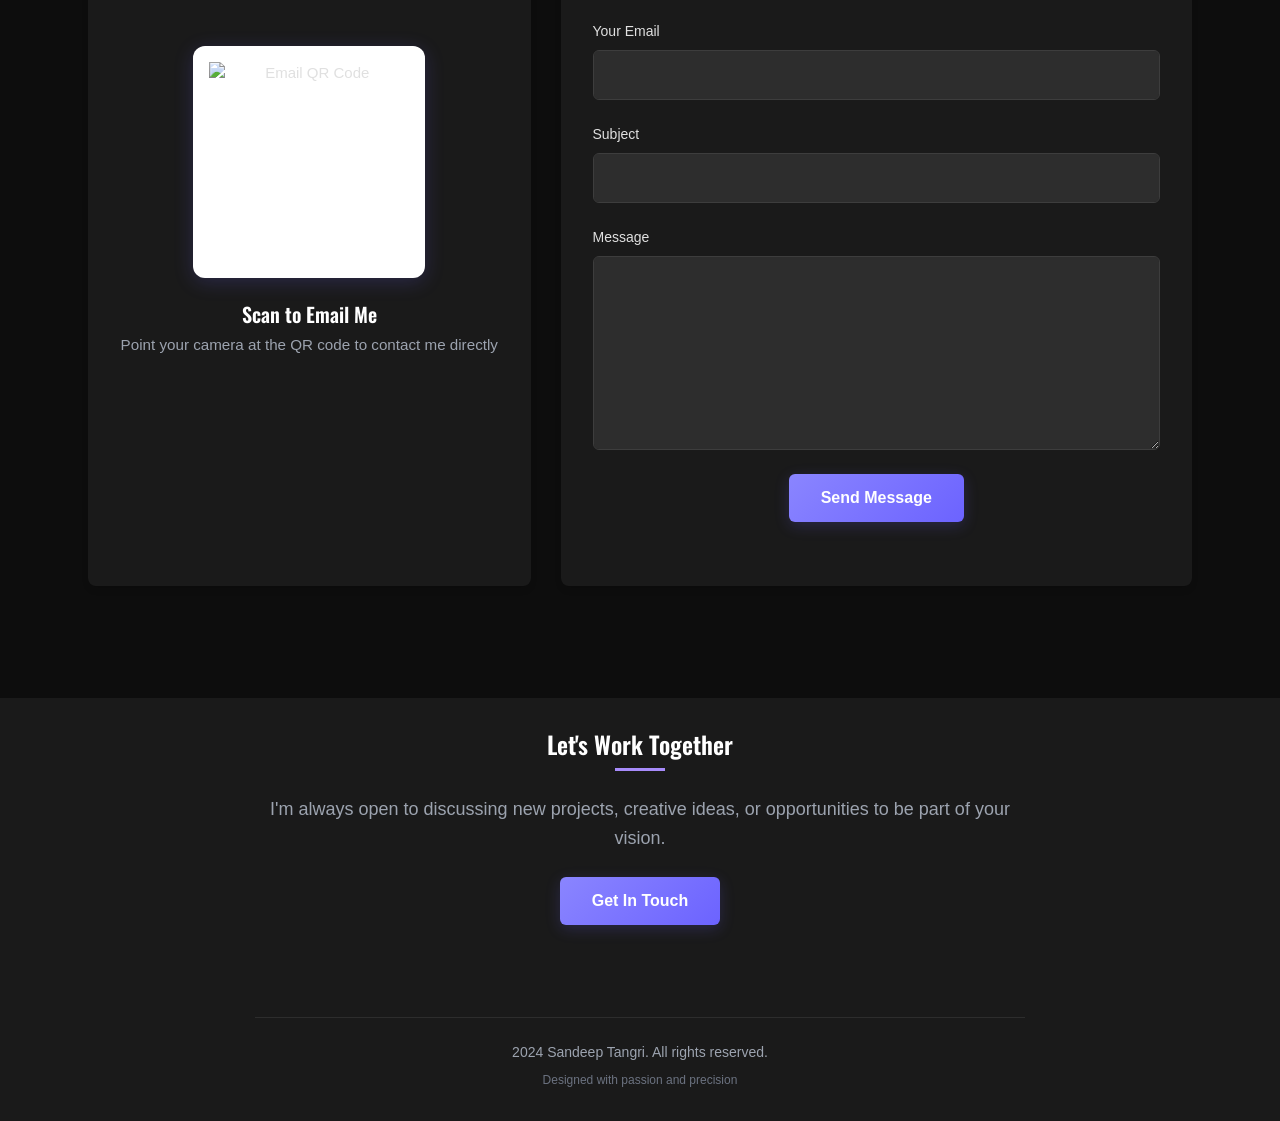
==== commit 60963d96: "Update index.html" ====
--- a/index.html
+++ b/index.html
@@ -254,6 +254,30 @@
 </script>
 
    <style>
+    /* Profile Picture Styles */
+    .profile-pic-container {
+      width: 280px;
+      height: 280px;
+      margin: 40px auto 0;
+      border-radius: 50%;
+      overflow: hidden;
+      border: 5px solid #2d2d2d;
+      box-shadow: 0 10px 30px rgba(0, 0, 0, 0.3);
+    }
+    
+    .profile-pic-container img {
+      width: 100%;
+      height: 100%;
+      object-fit: cover;
+      filter: grayscale(100%) contrast(1.1);
+      transition: all 0.5s ease;
+    }
+    
+    .profile-pic-container:hover img {
+      filter: grayscale(0%) contrast(1.1);
+      transform: scale(1.05);
+    }
+    
     /* Progress Bar Animation */
     .skill-progress {
       width: 0;
@@ -806,8 +830,8 @@
       <div class="row" style="align-items: flex-start; margin-bottom: 2rem; position: relative; z-index: 1; padding: 0 1rem;">
         <div class="col-lg-5" data-aos="fade-right" style="margin-bottom: 2.5rem;">
           <div style="width: 100%; max-width: 350px; margin: 0 auto; position: relative;">
-            <div style="width: 100%; padding-bottom: 100%; position: relative; overflow: hidden; border-radius: 20px; box-shadow: 0 20px 40px rgba(0, 0, 0, 0.3);">
-              <img src="images/IMG-20191213-WA0000.jpg" alt="Sandeep Tangri" style="position: absolute; width: 100%; height: 100%; object-fit: cover; transition: transform 0.5s ease;">
+            <div class="profile-pic-container">
+              <img src="images/IMG-20191213-WA0000.jpg" alt="Sandeep Tangri">
             </div>
           </div>
         </div>
@@ -1173,7 +1197,7 @@
             <div style="margin-bottom: 2rem; position: relative; padding-left: 1.75rem; border-left: 2px solid #a78bfa;">
               <h4 style="font-size: 1.25rem; font-weight: 600; color: #ffffff; margin-bottom: 0.5rem;">Senior  3D Artist</h4>
               <div style="background-color: rgba(167, 139, 250, 0.1); display: inline-block; padding: 0.25rem 0.75rem; border-radius: 20px; margin-bottom: 0.75rem;">
-                <span style="color: #a78bfa; font-size: 0.875rem; font-weight: 500;">2016 - 2024</span>
+                <span style="color: #a78bfa; font-size: 0.875rem; font-weight: 500;">2016 - 2025</span>
               </div>
               <p style="color: #a78bfa; margin-bottom: 0.75rem; font-style: normal;">
                 <i class='bx bxs-building' style="margin-right: 0.5rem;"></i>SGK, Penang, Malaysia
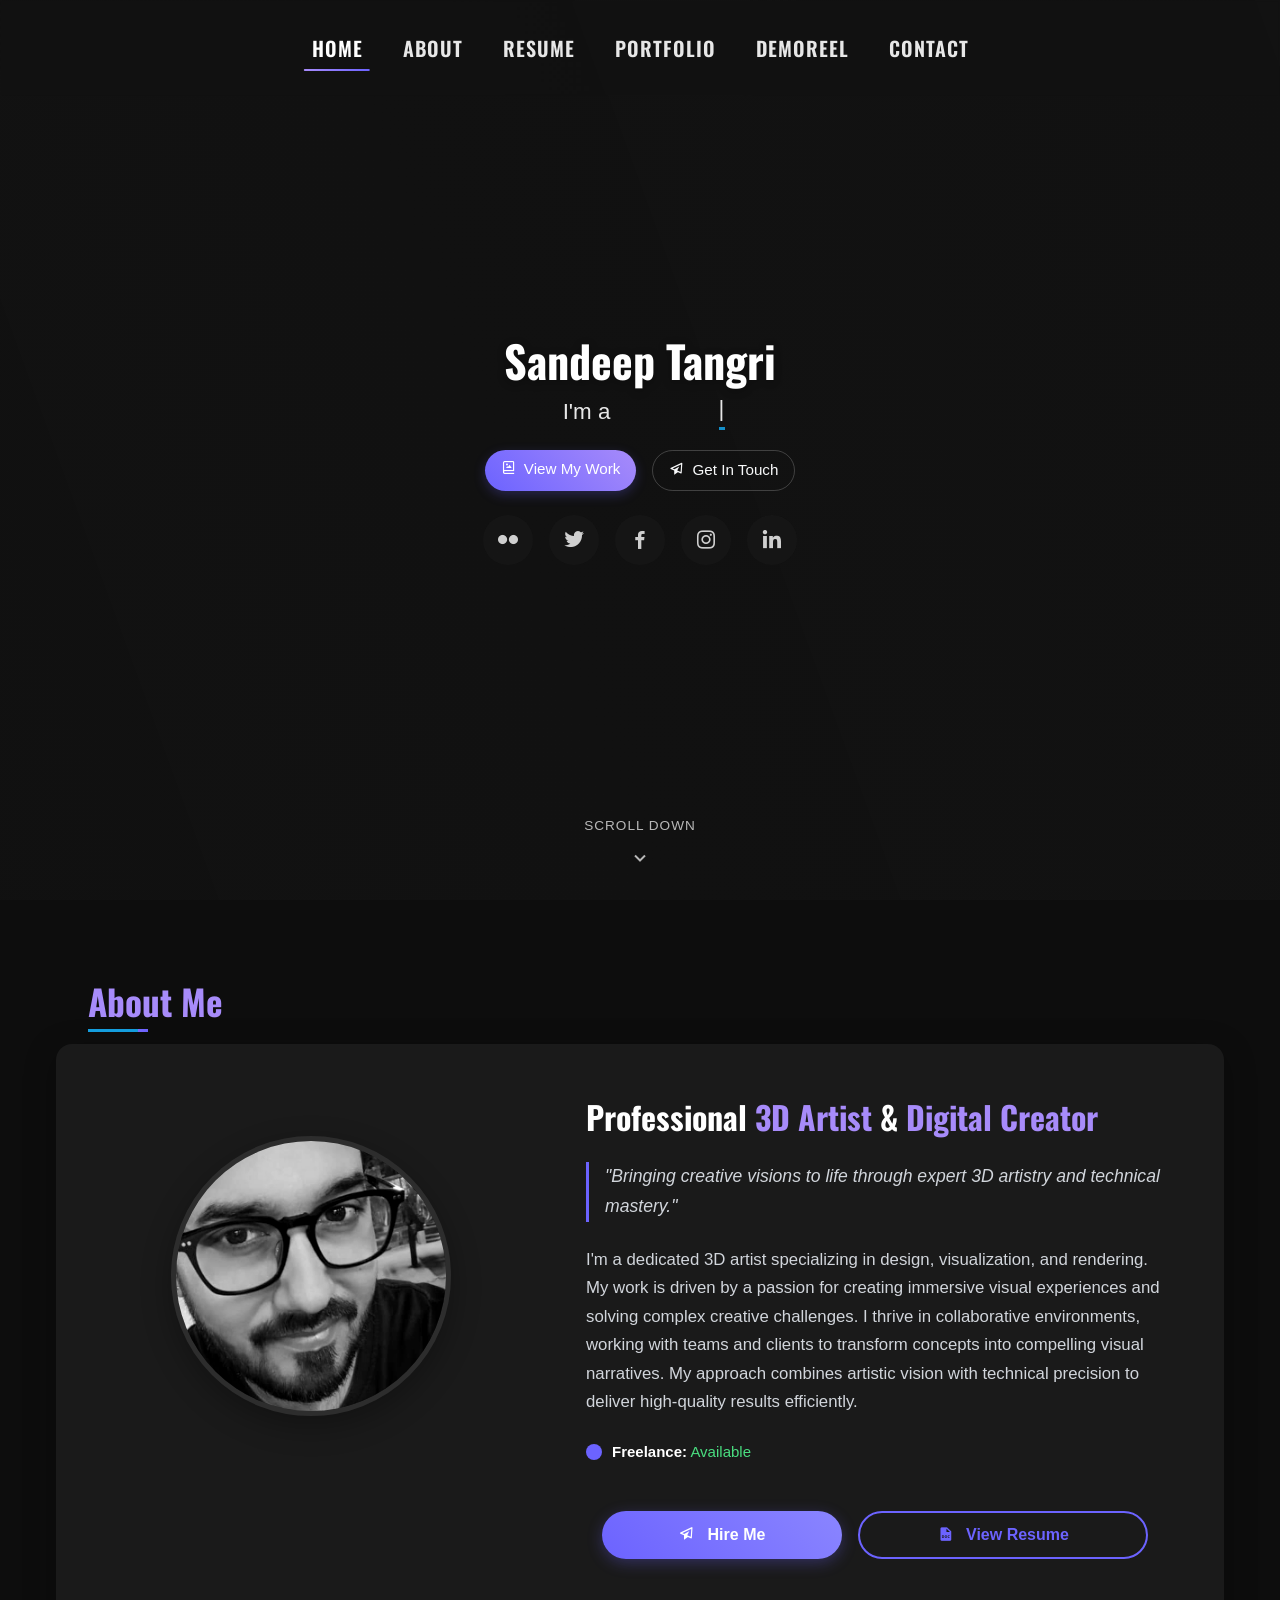
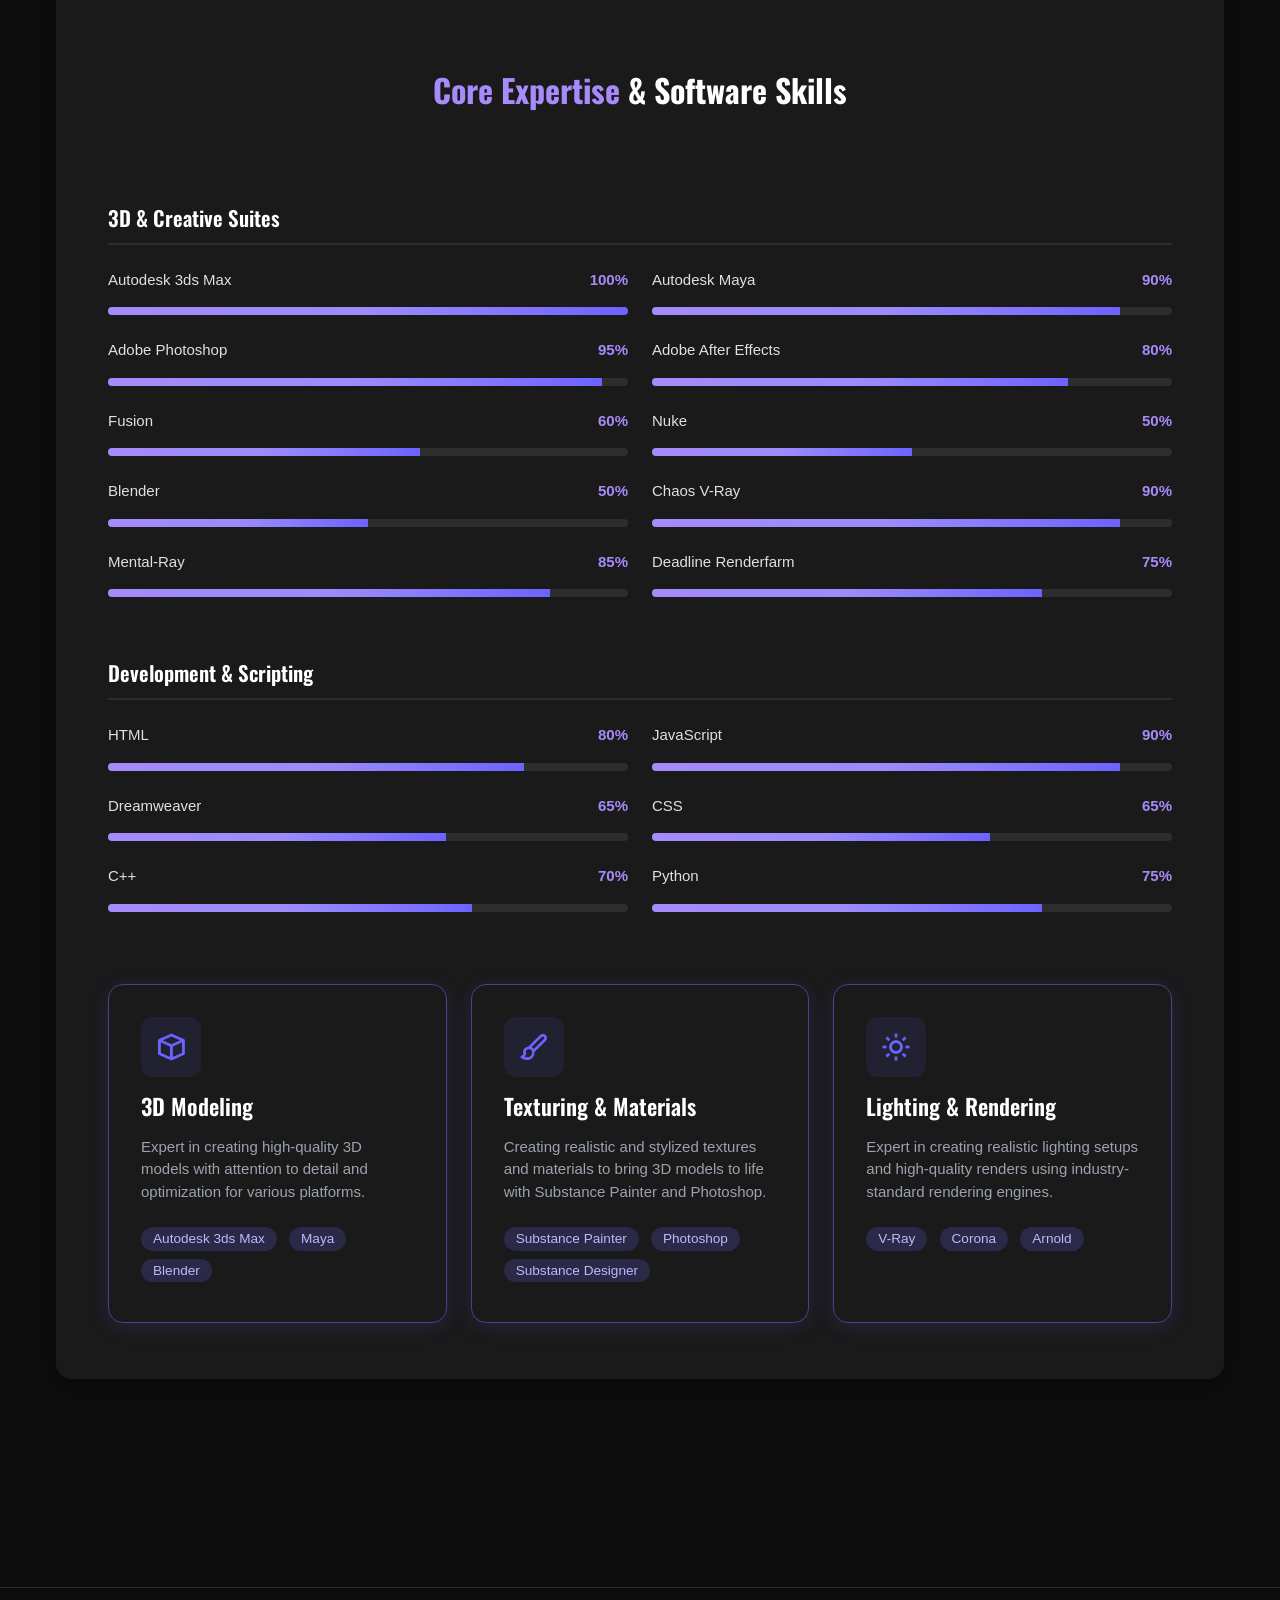
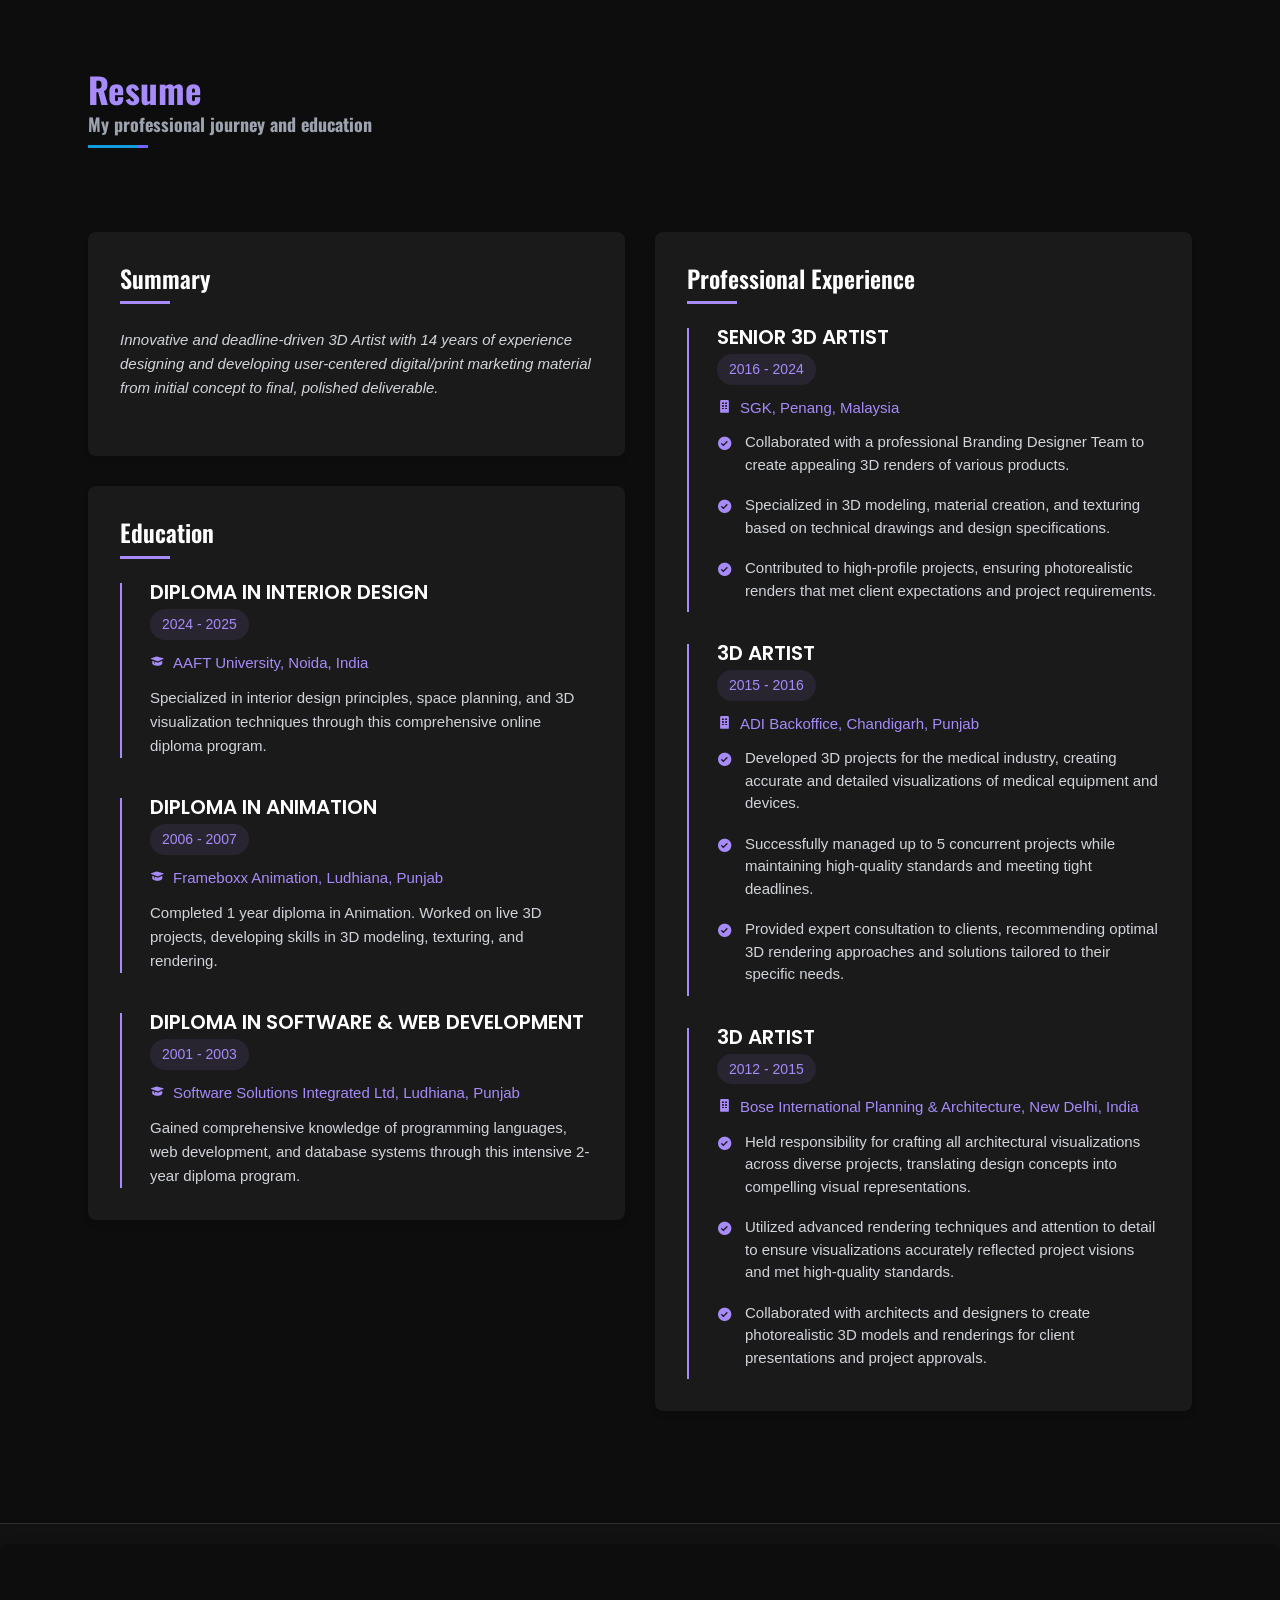
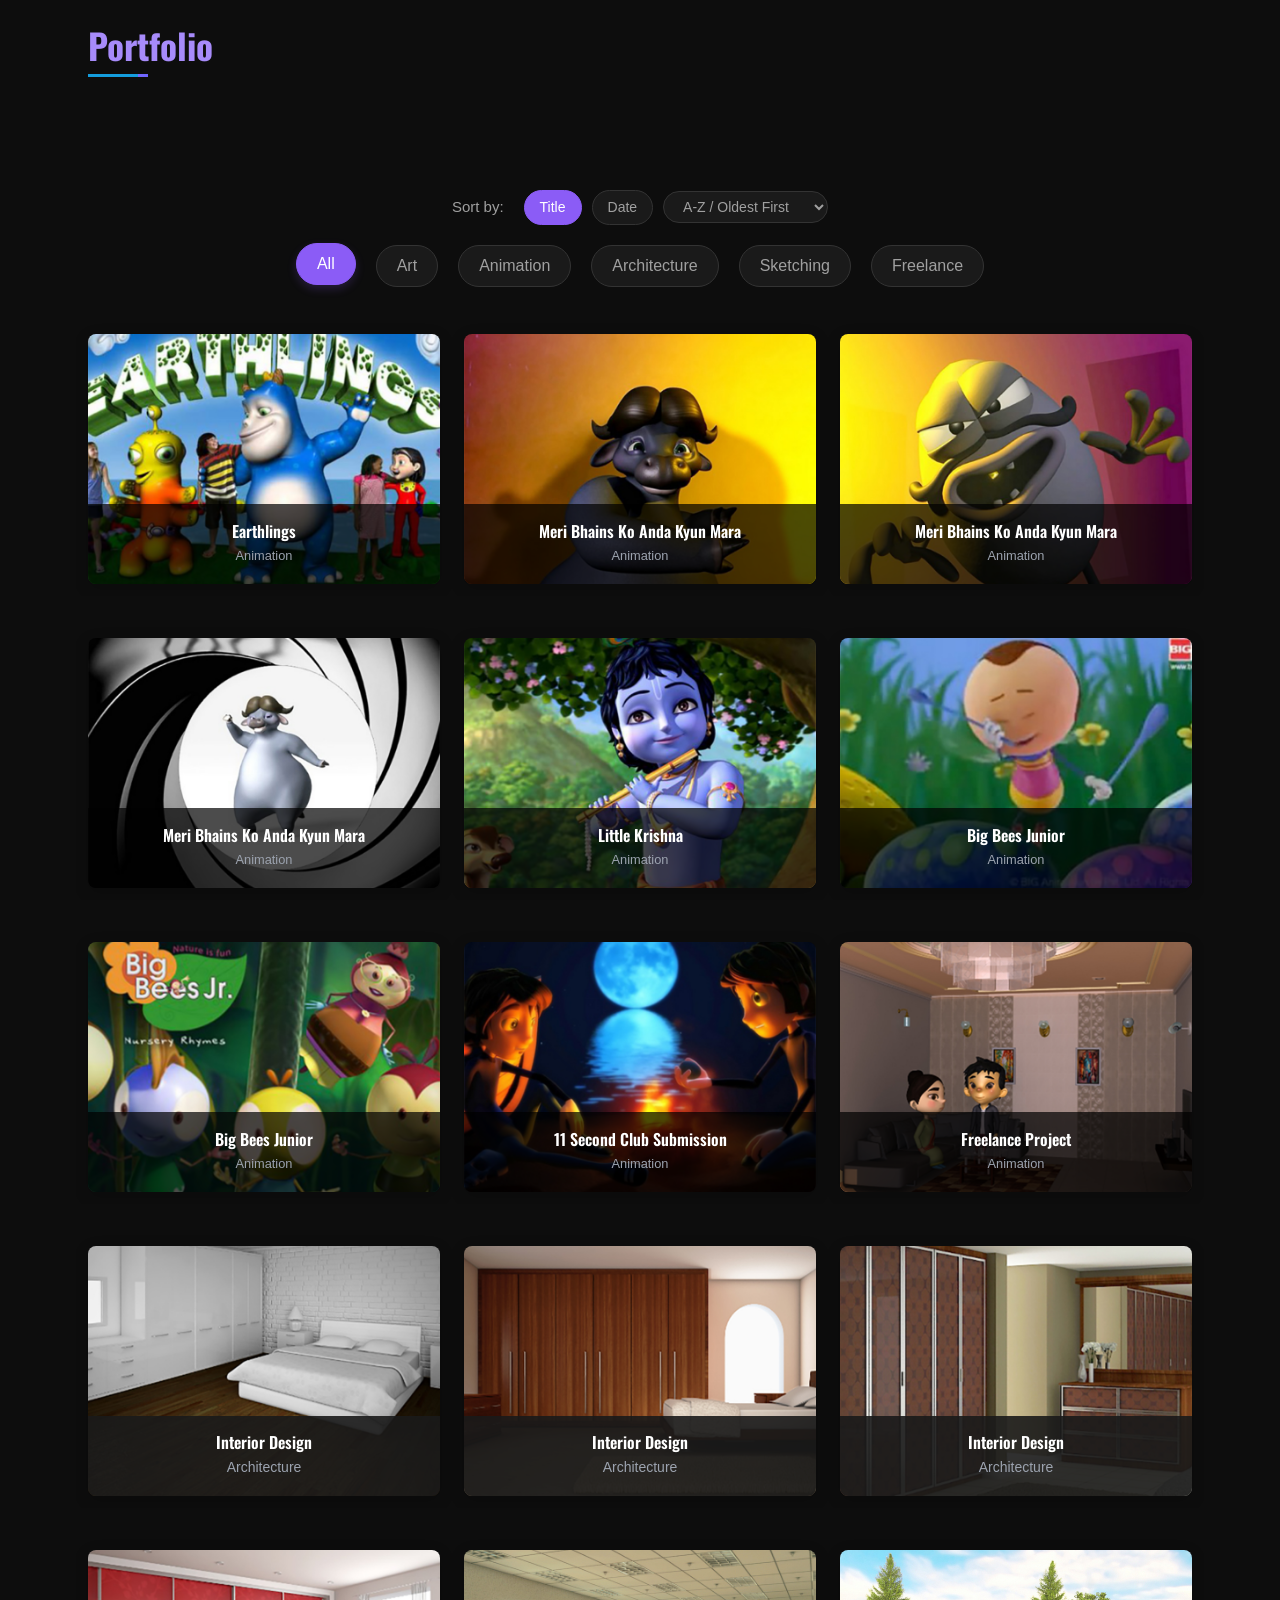
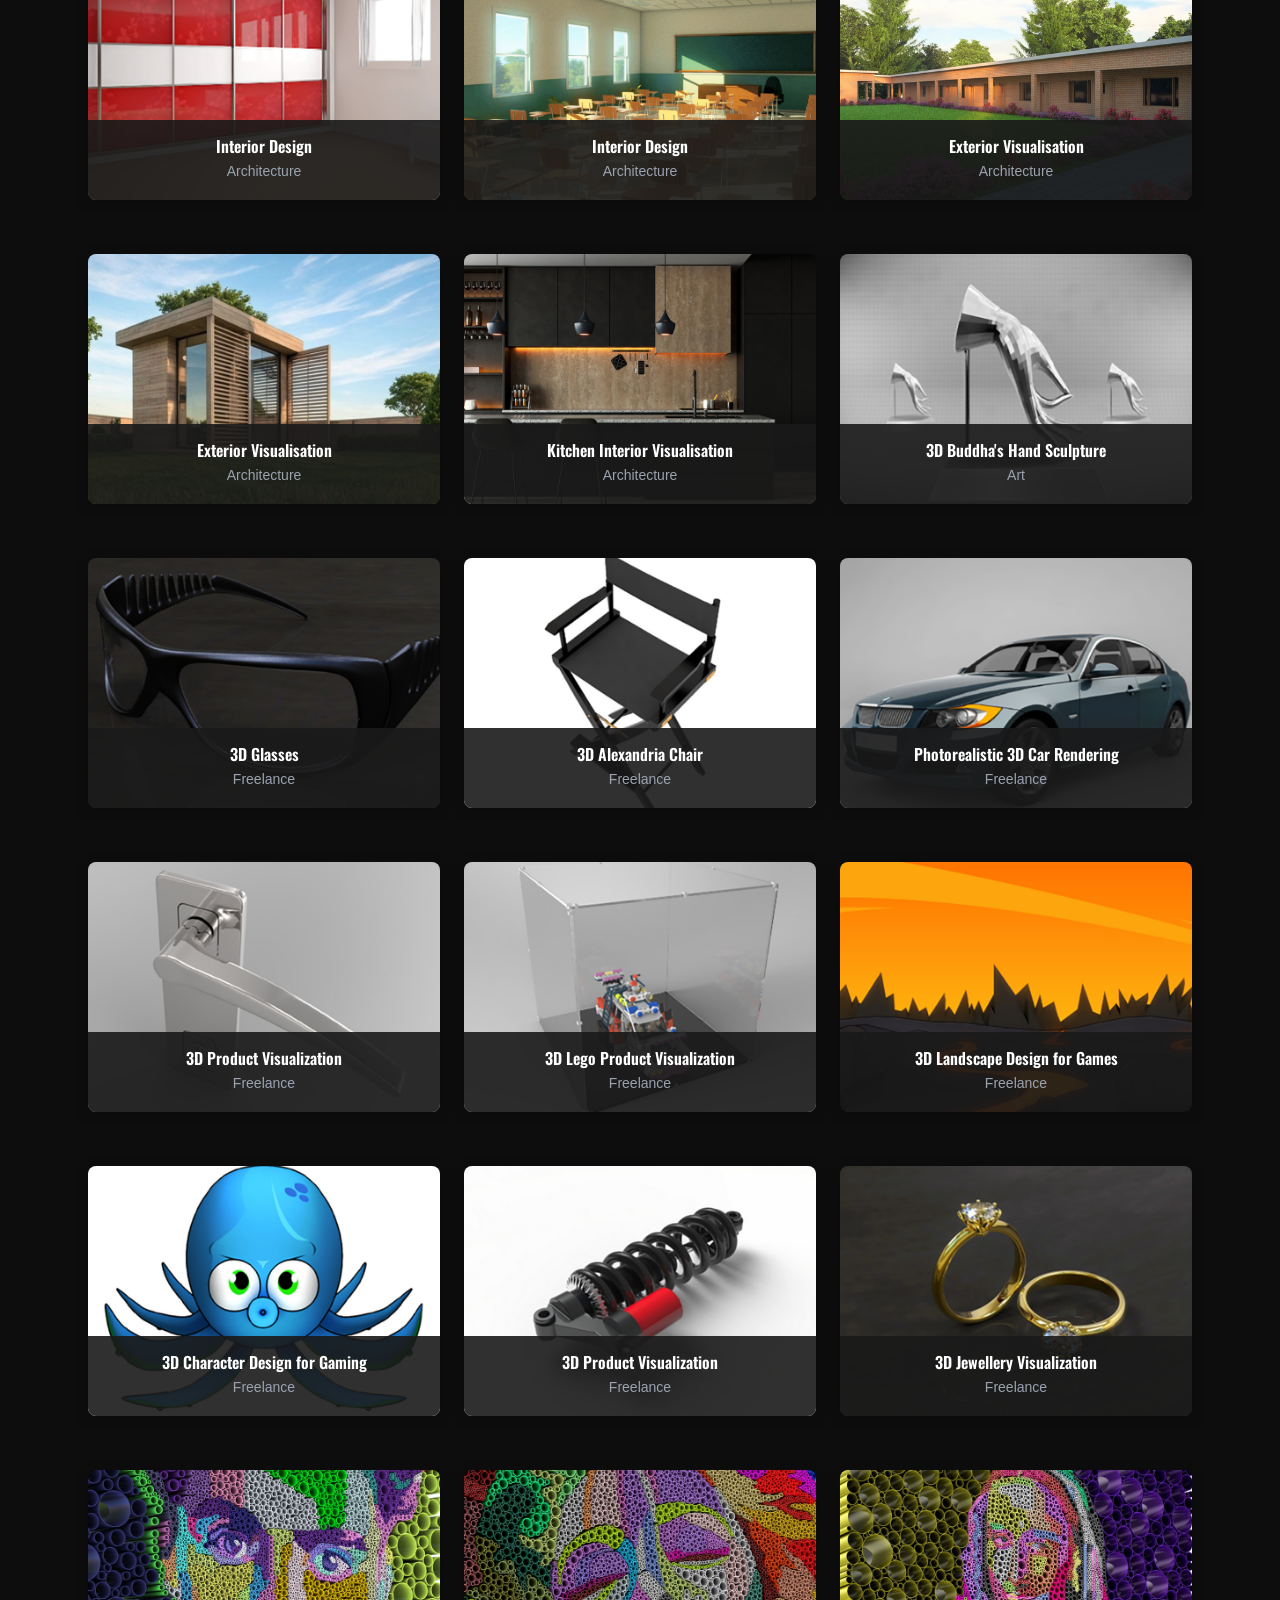
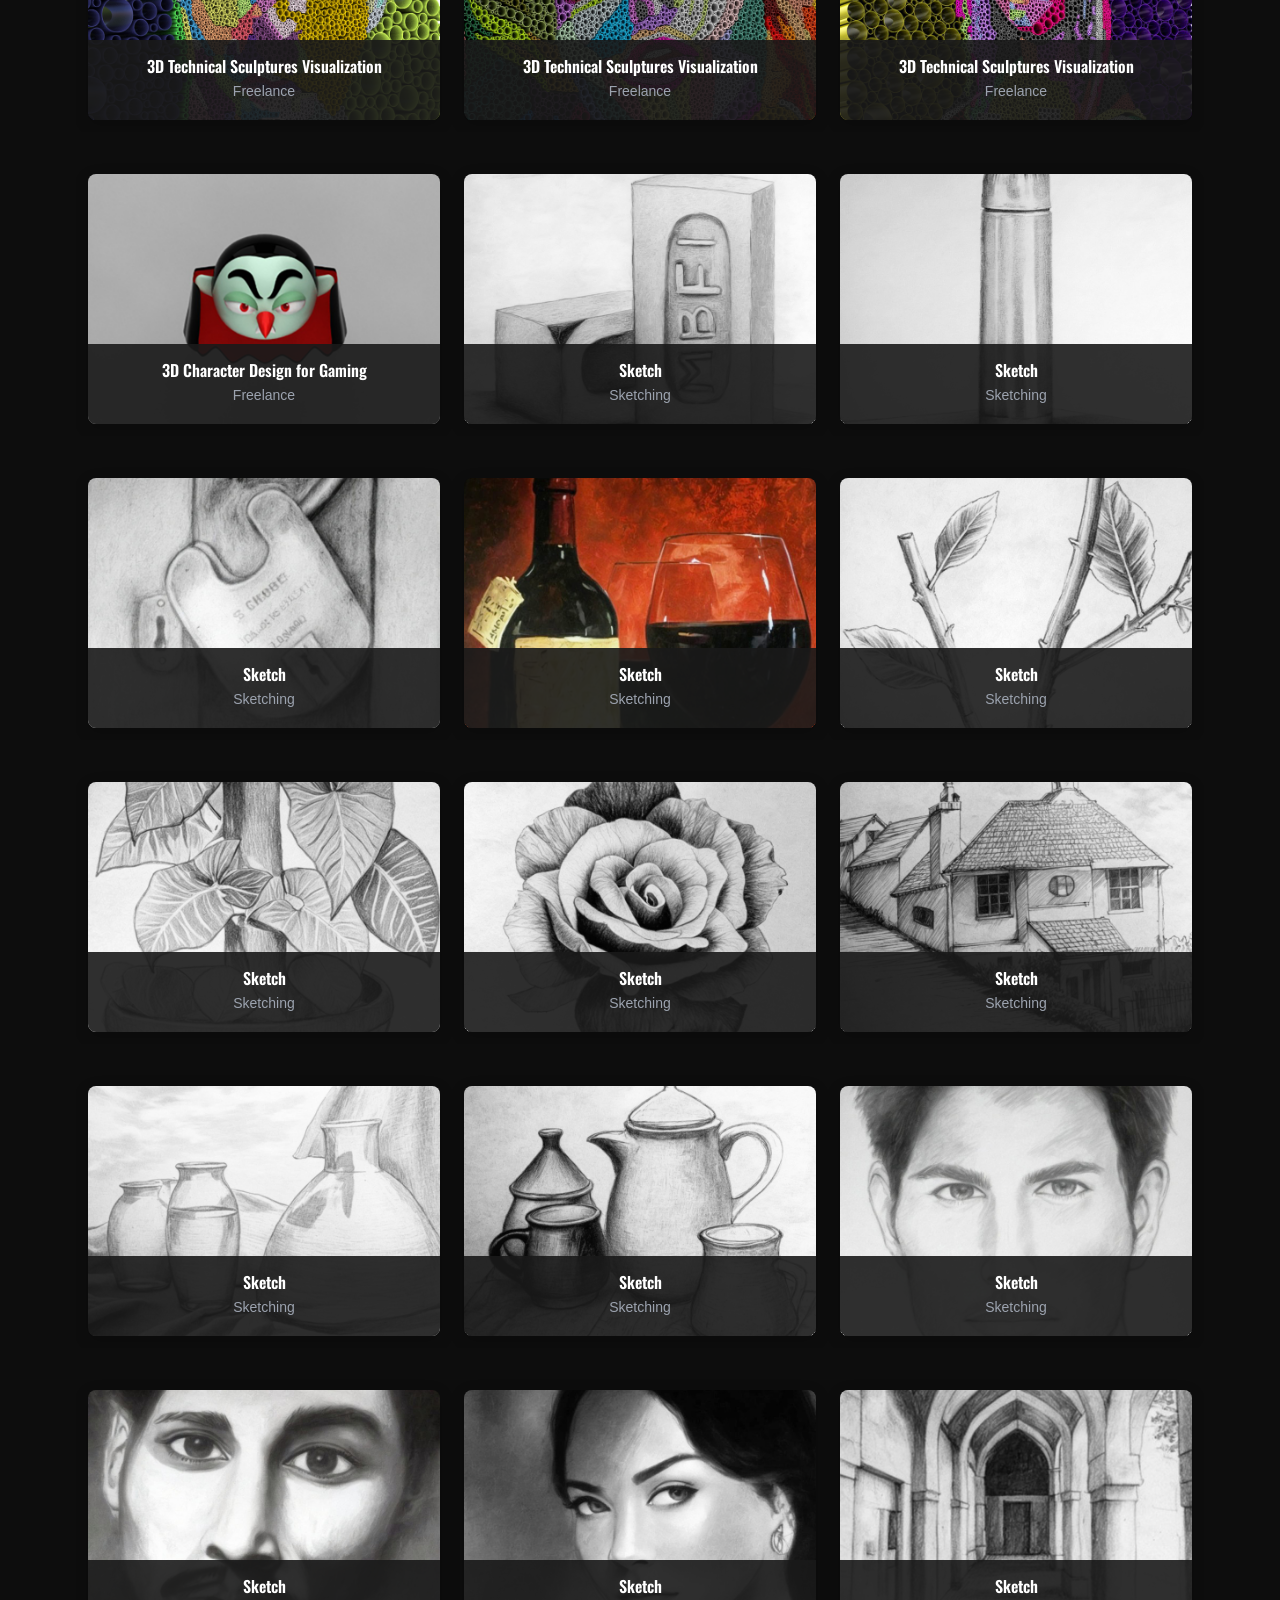
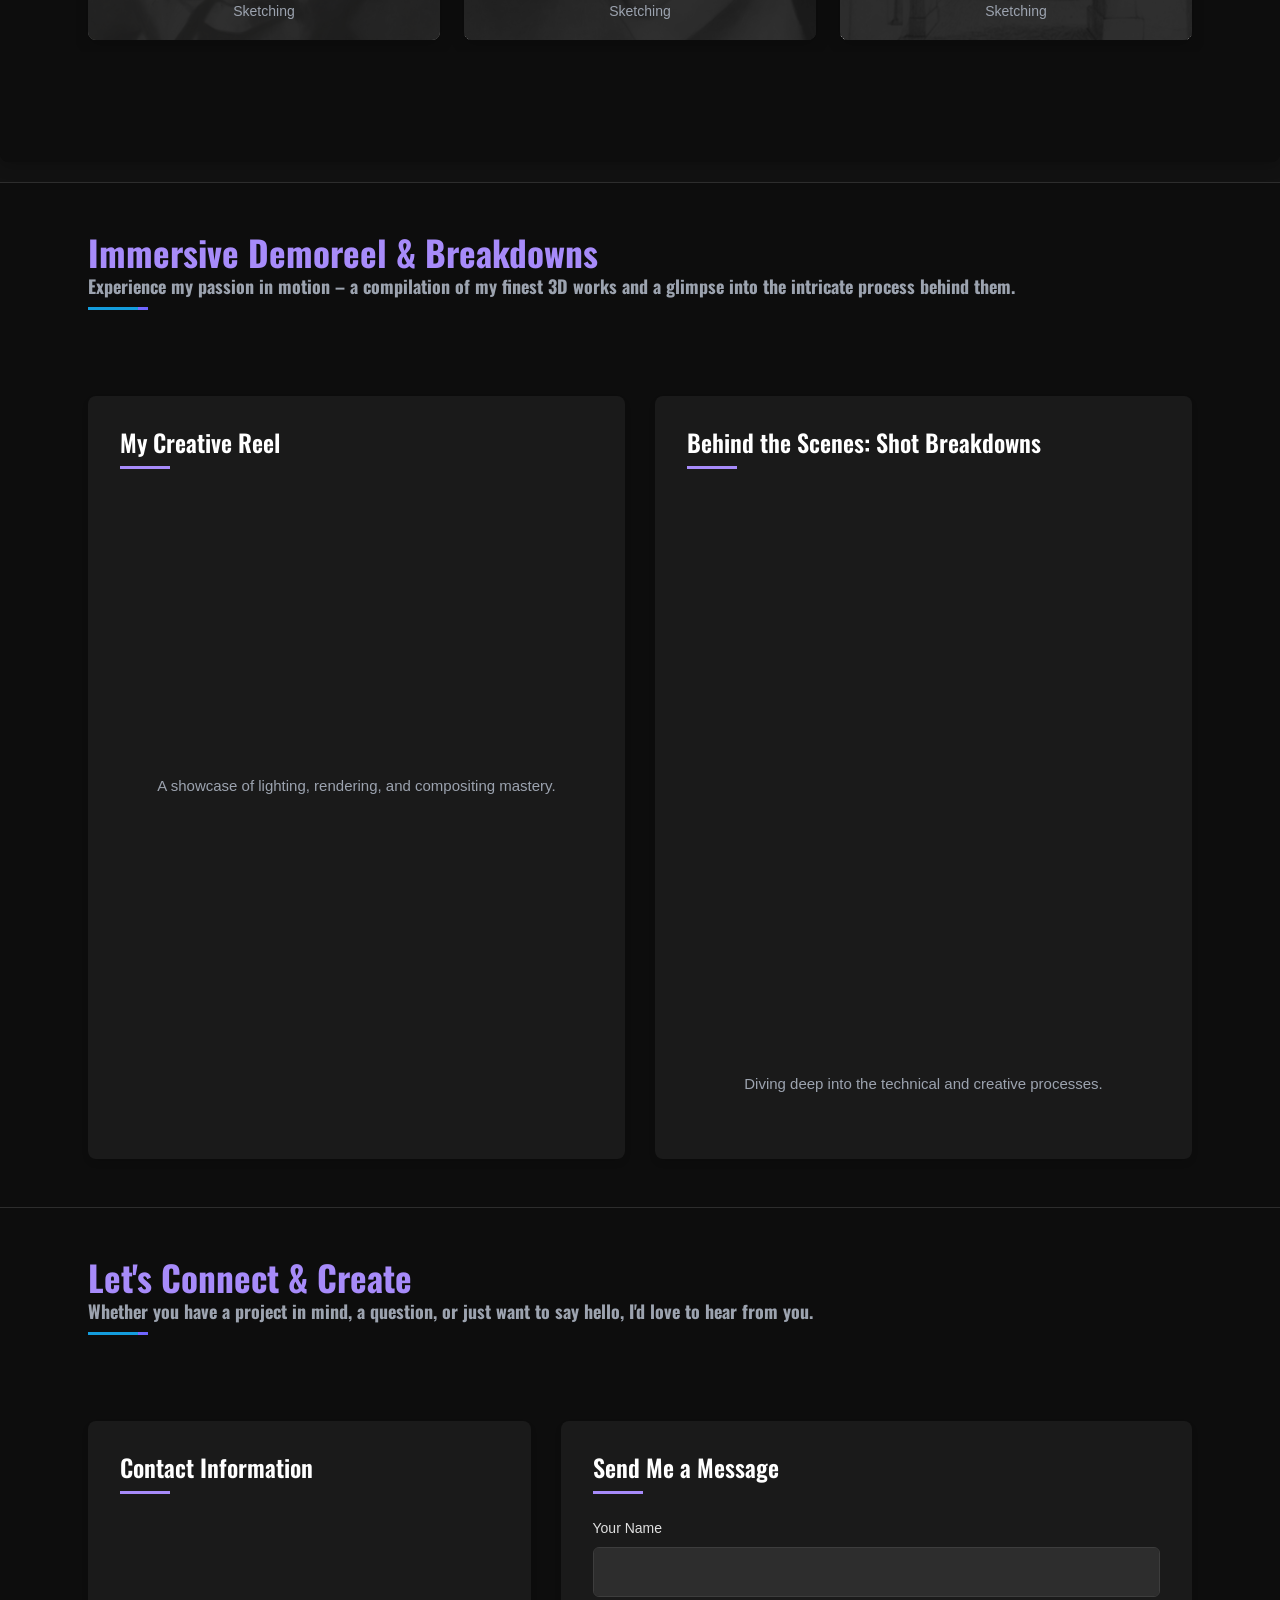
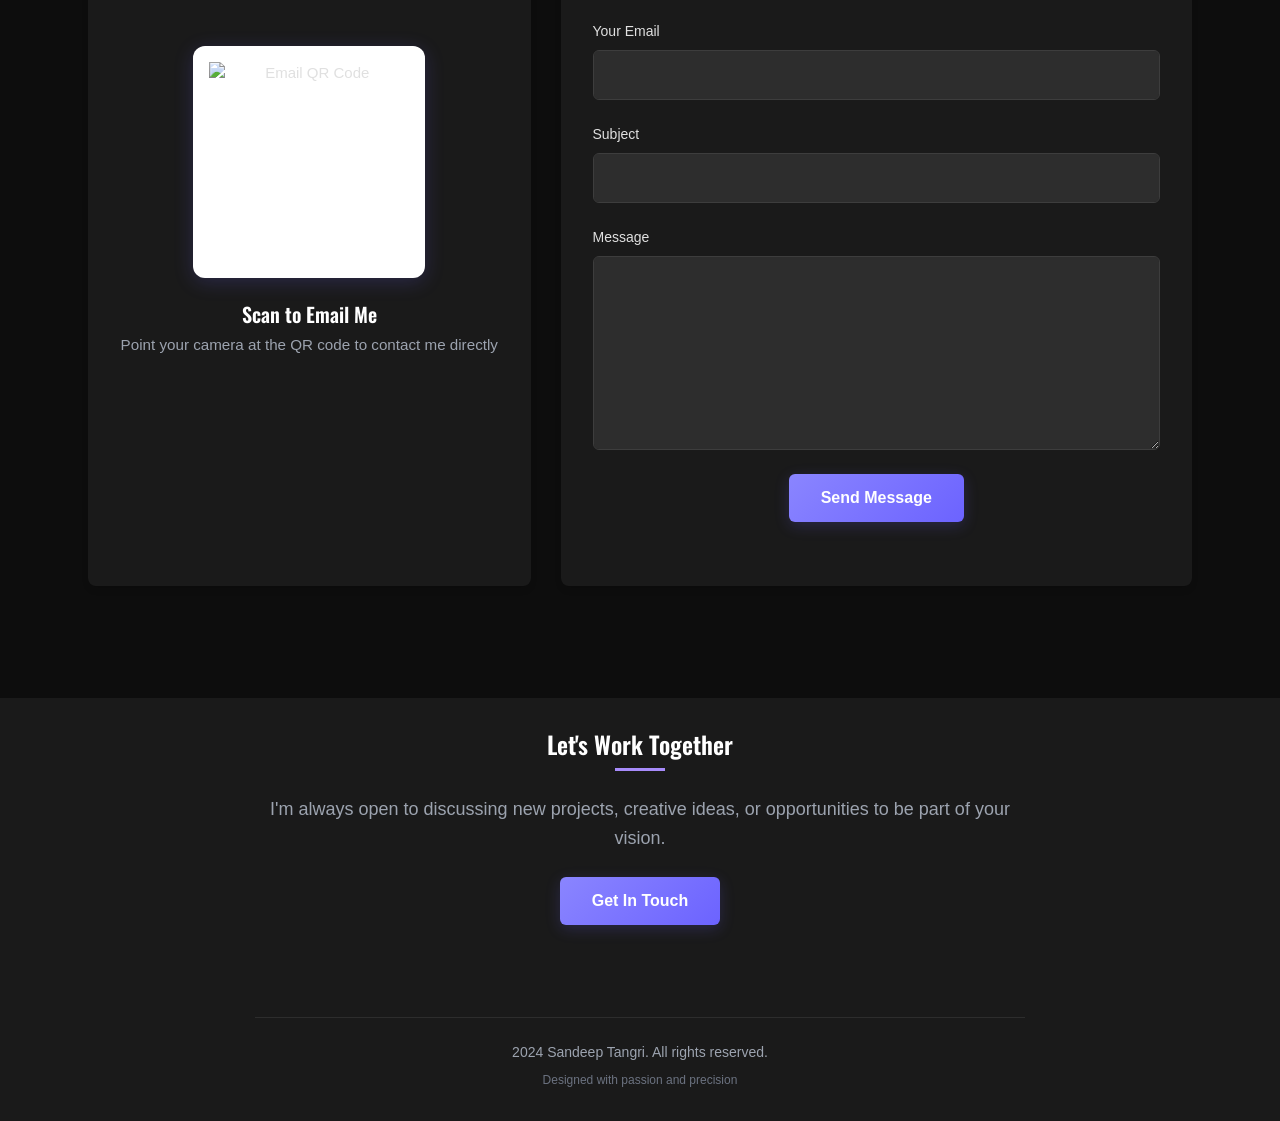
==== commit 7f6cd340: "Merge branch 'main' of https://github.com/sandeeptangri/sandeeptangri.github.io" ====
--- a/index.html
+++ b/index.html
@@ -1197,7 +1197,7 @@
             <div style="margin-bottom: 2rem; position: relative; padding-left: 1.75rem; border-left: 2px solid #a78bfa;">
               <h4 style="font-size: 1.25rem; font-weight: 600; color: #ffffff; margin-bottom: 0.5rem;">Senior  3D Artist</h4>
               <div style="background-color: rgba(167, 139, 250, 0.1); display: inline-block; padding: 0.25rem 0.75rem; border-radius: 20px; margin-bottom: 0.75rem;">
-                <span style="color: #a78bfa; font-size: 0.875rem; font-weight: 500;">2016 - 2025</span>
+                <span style="color: #a78bfa; font-size: 0.875rem; font-weight: 500;">2016 - 2024</span>
               </div>
               <p style="color: #a78bfa; margin-bottom: 0.75rem; font-style: normal;">
                 <i class='bx bxs-building' style="margin-right: 0.5rem;"></i>SGK, Penang, Malaysia
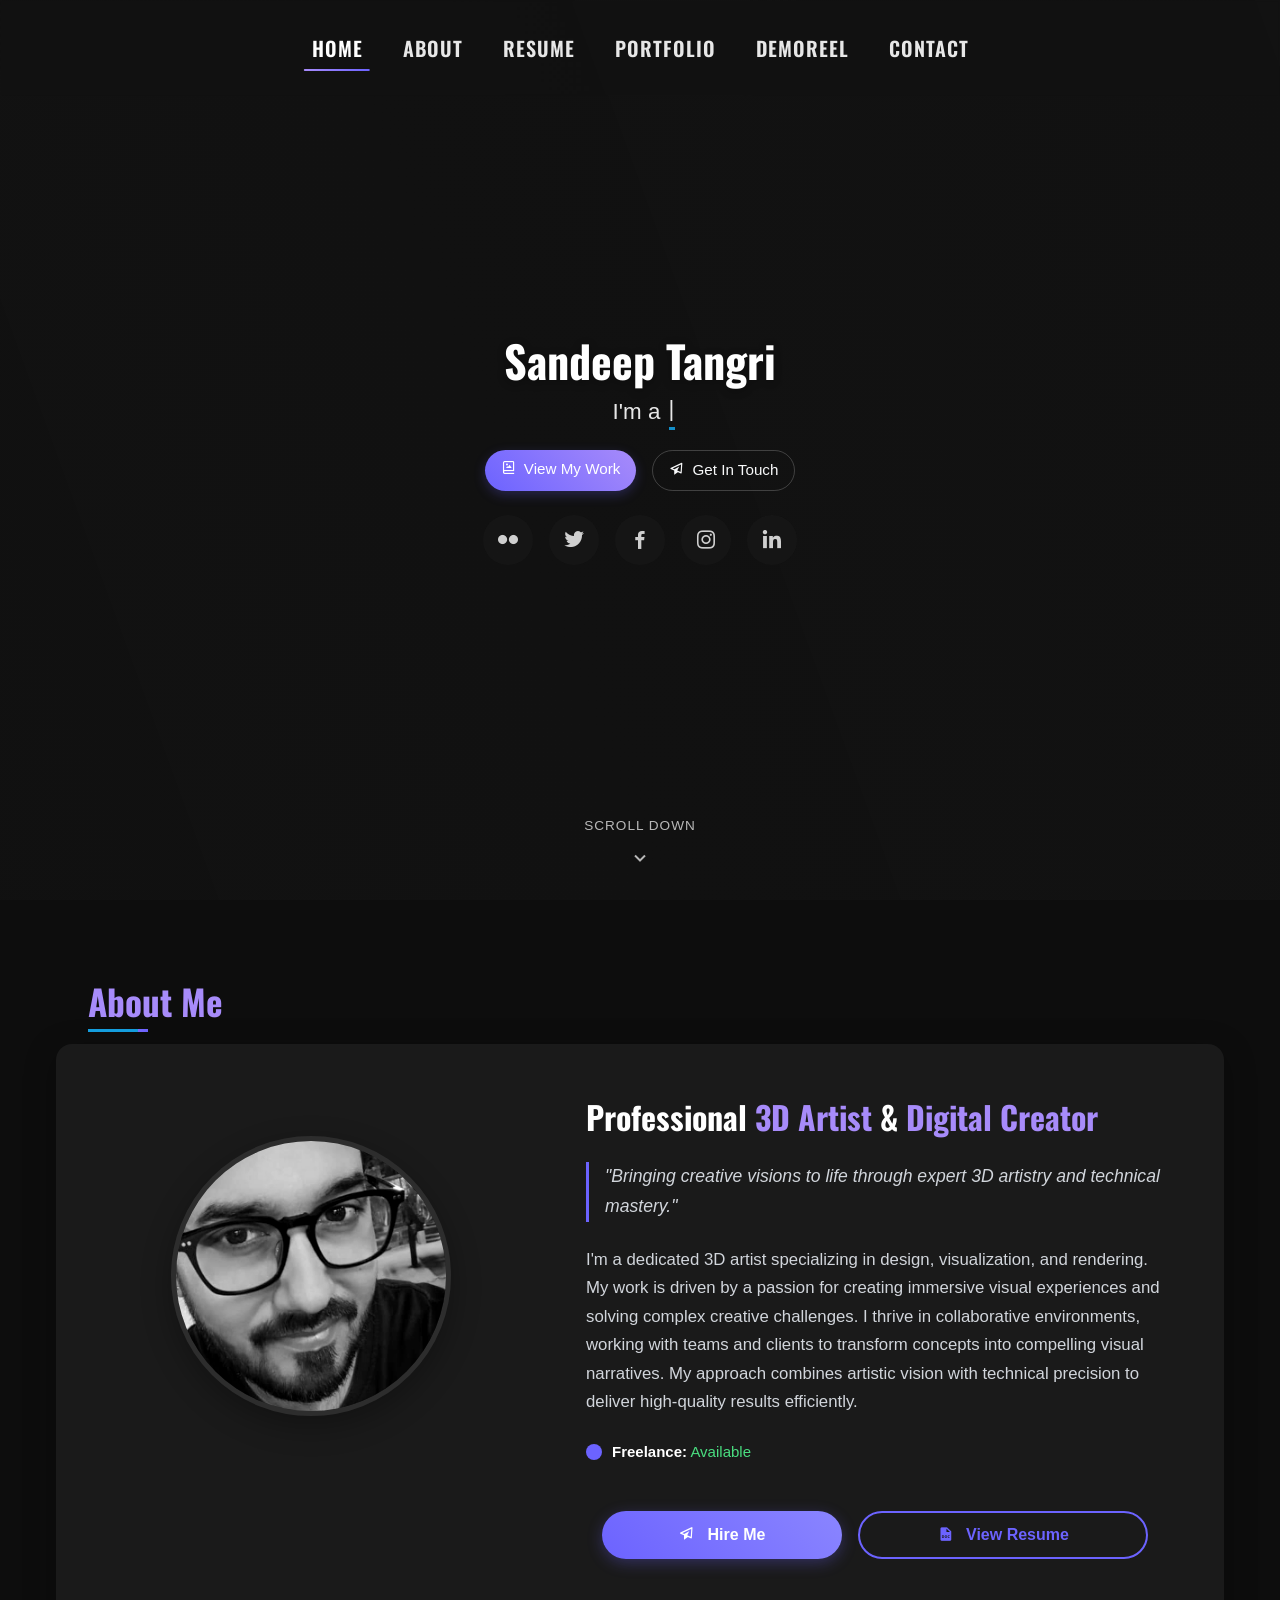
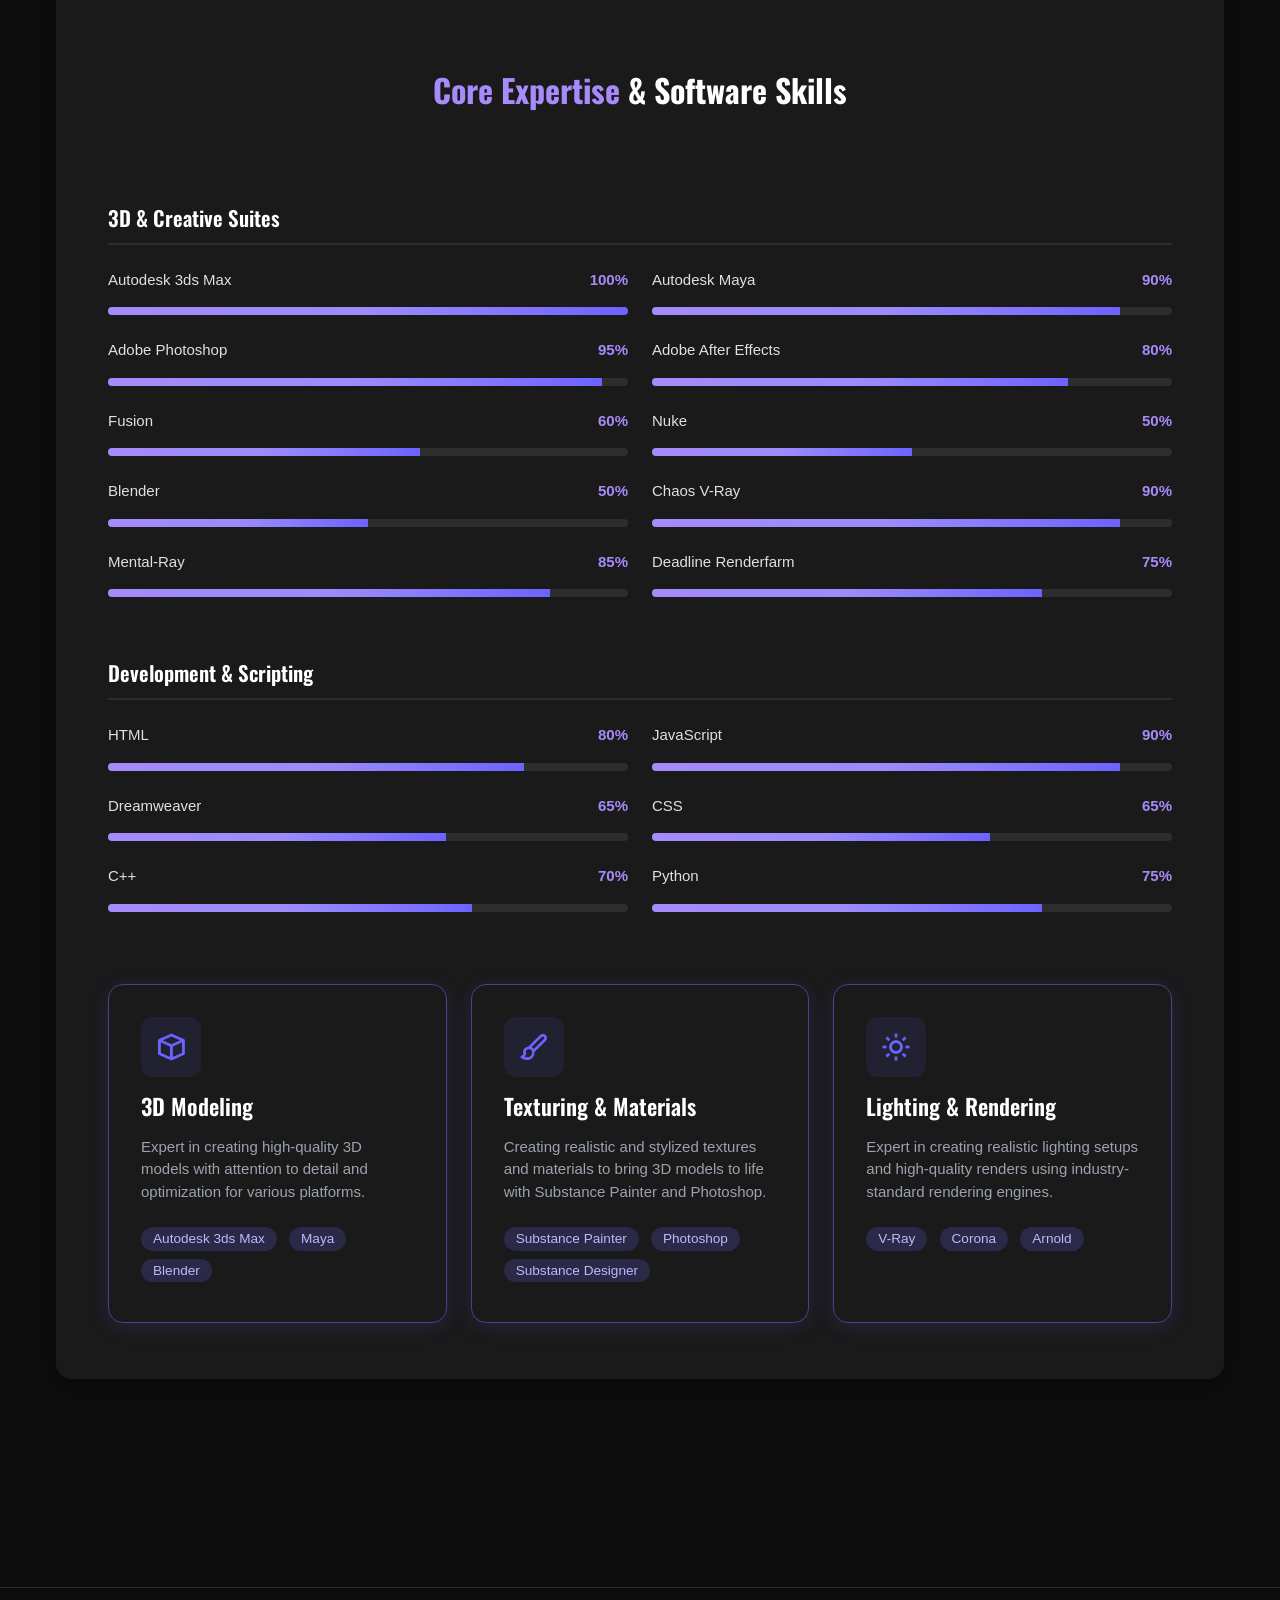
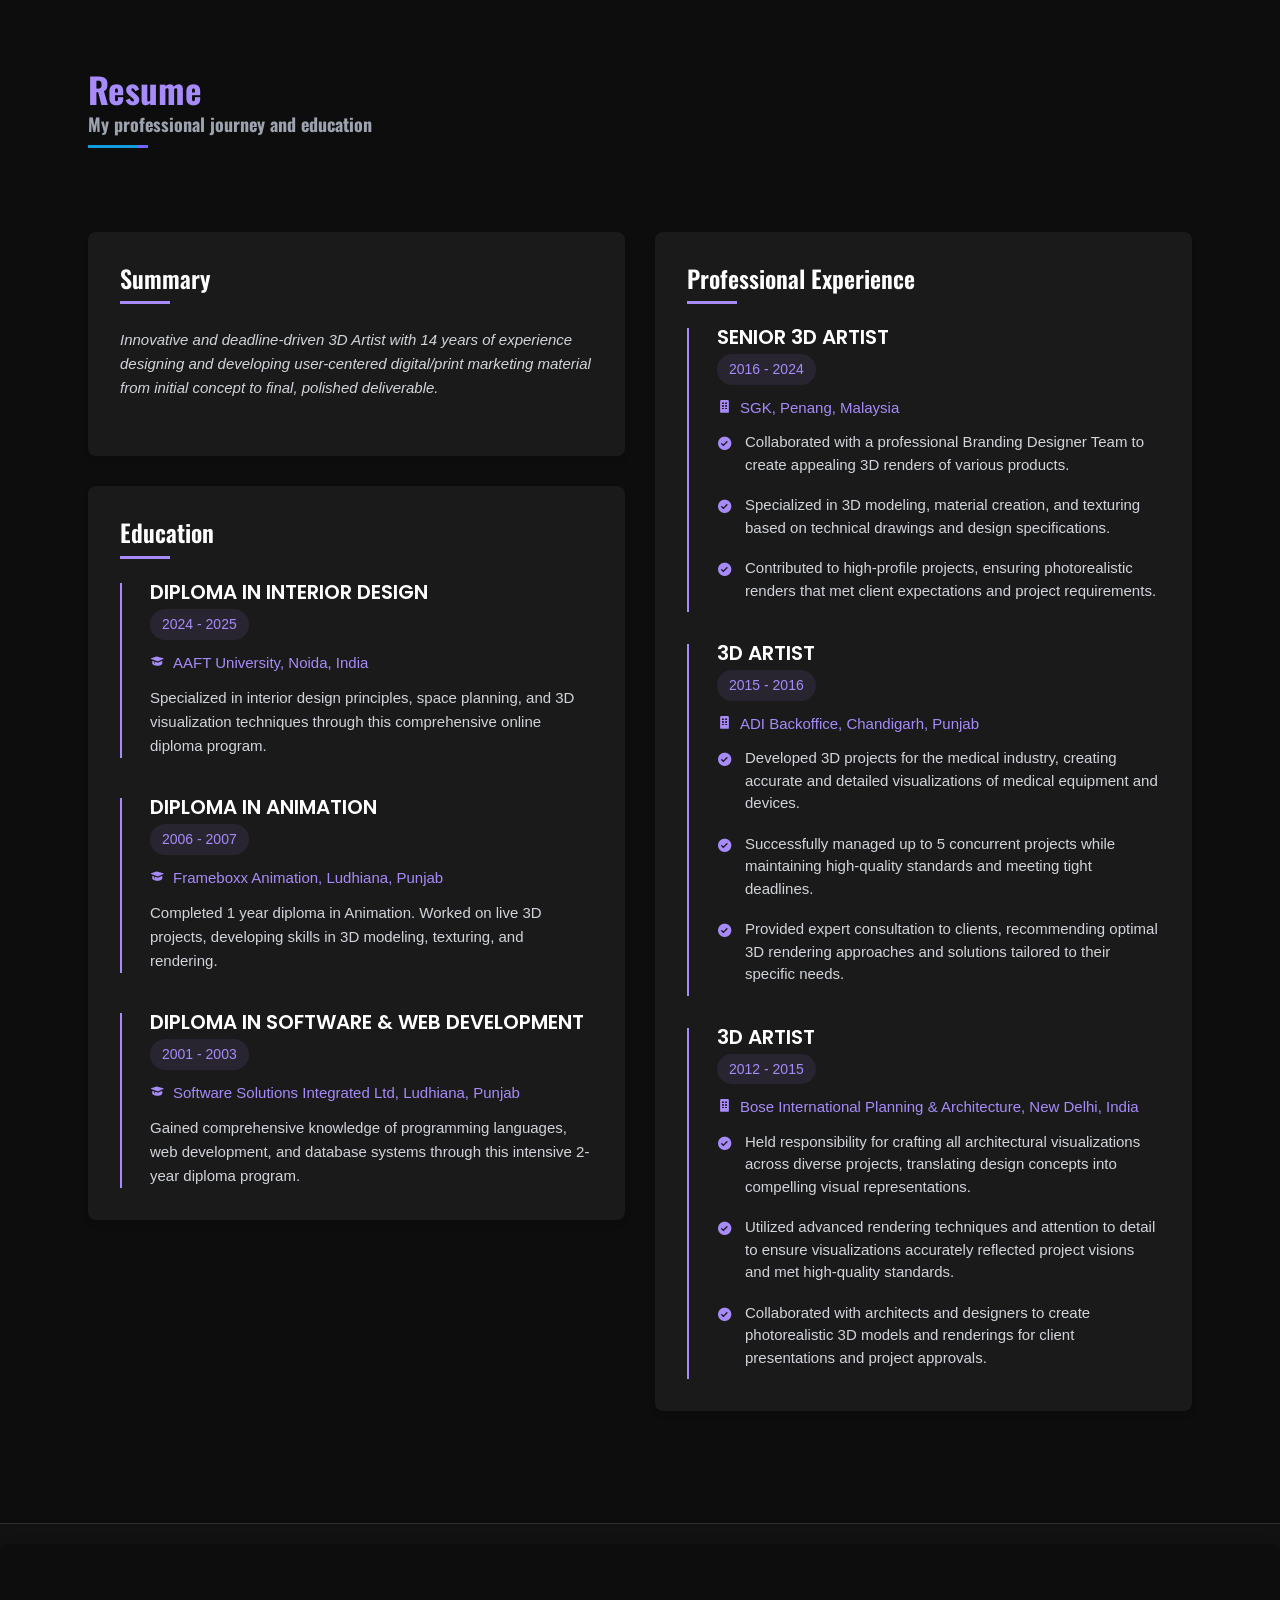
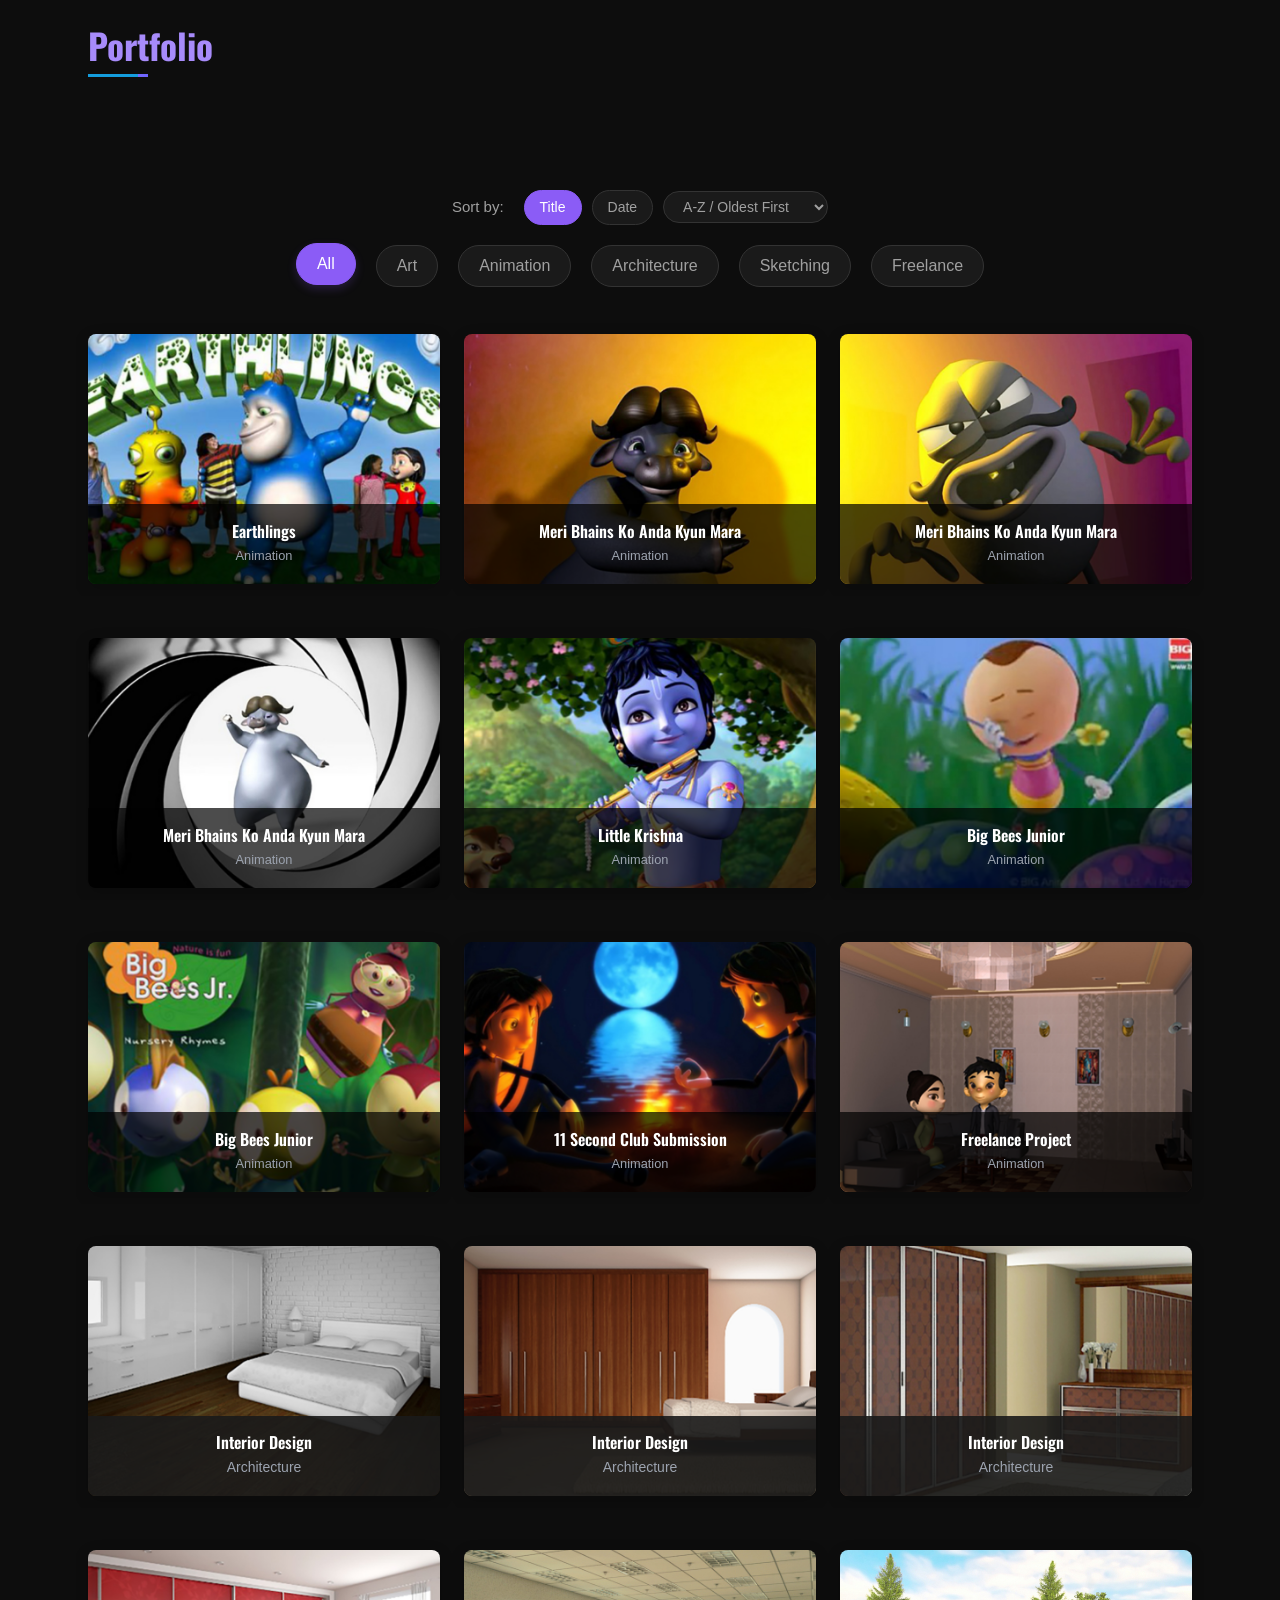
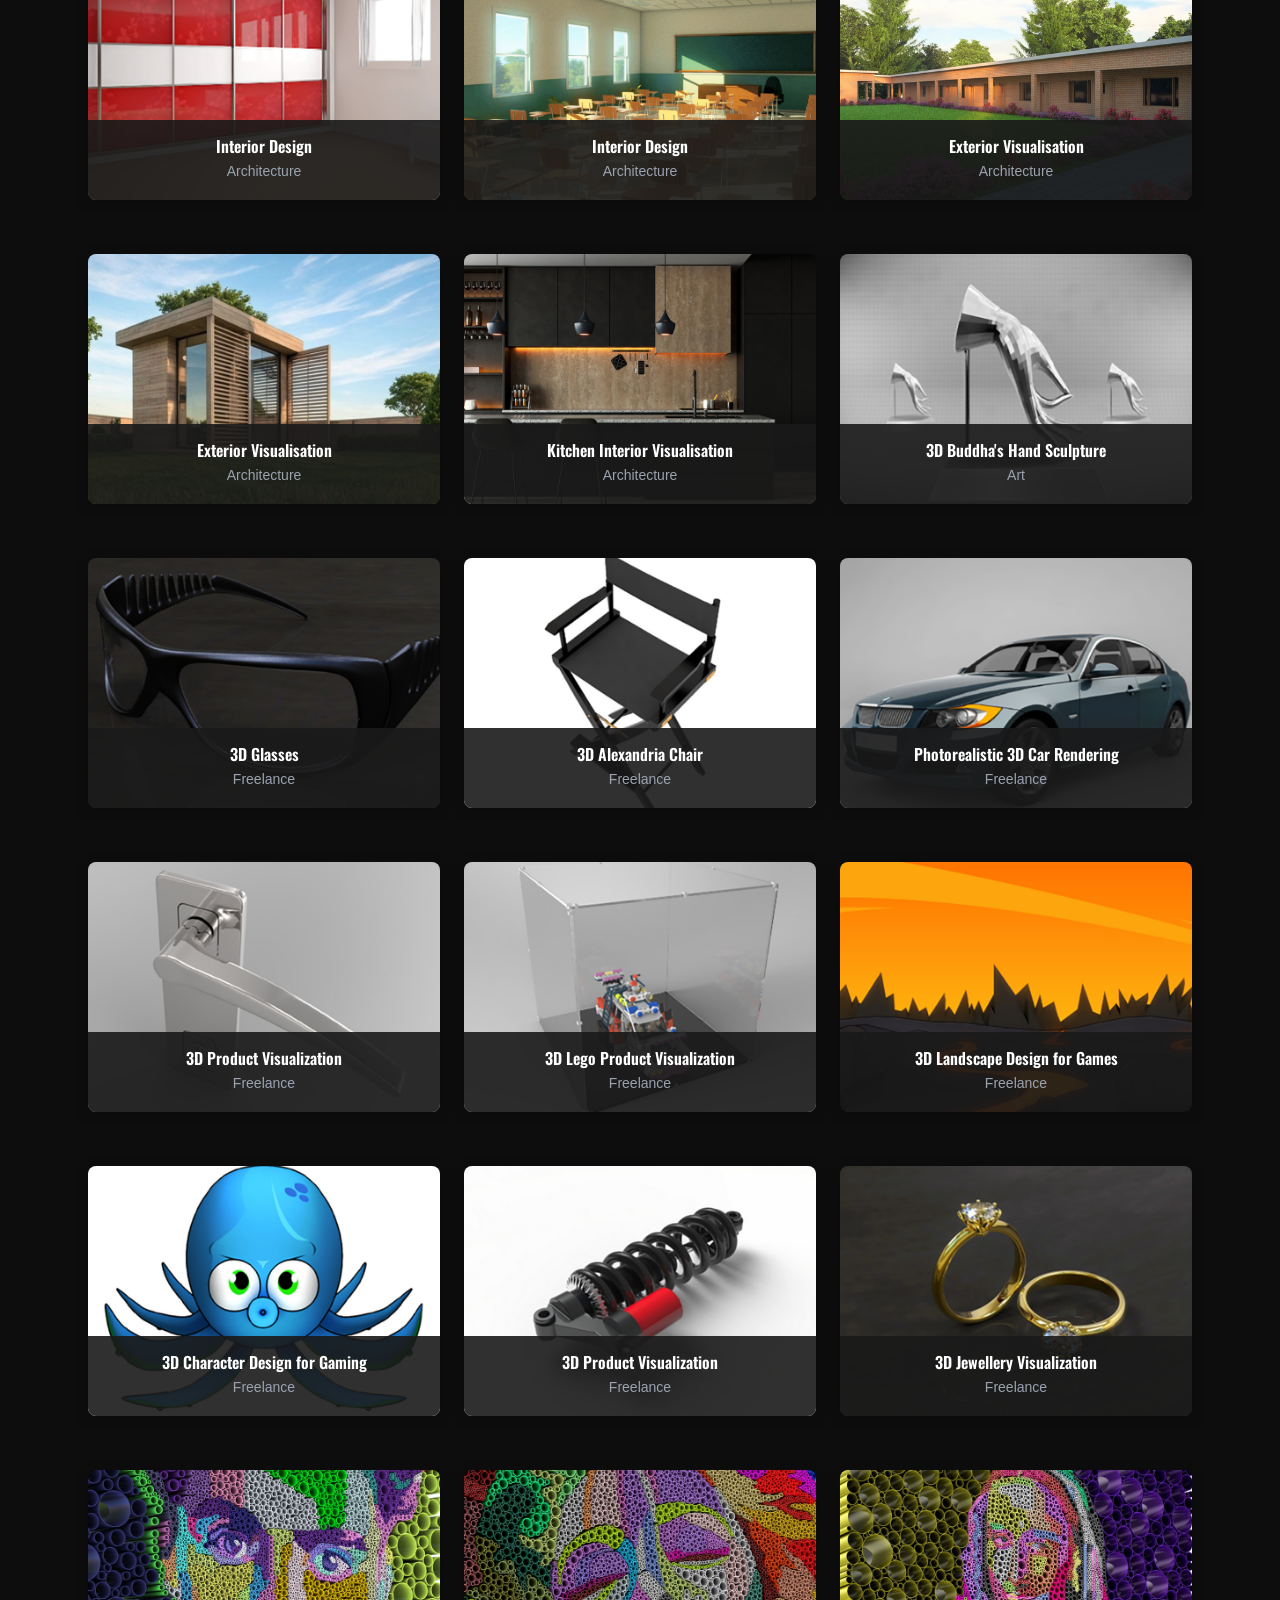
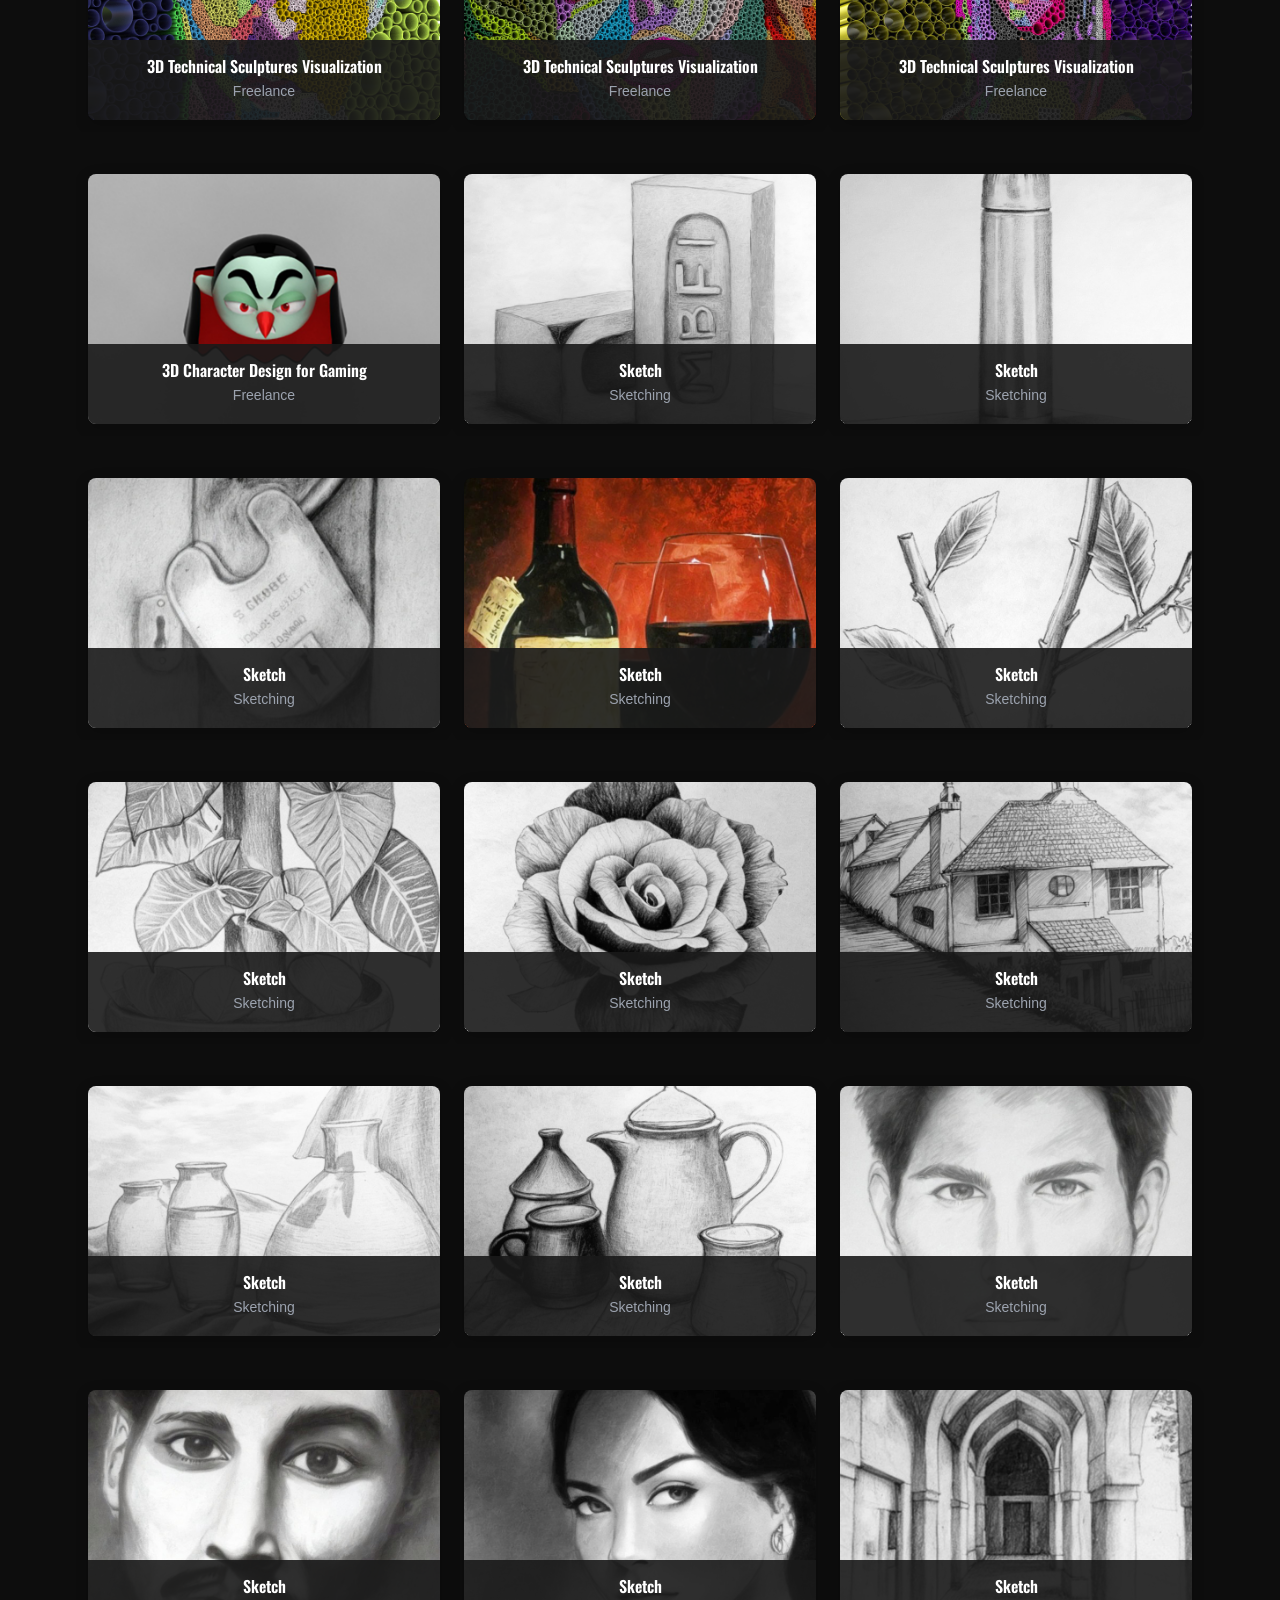
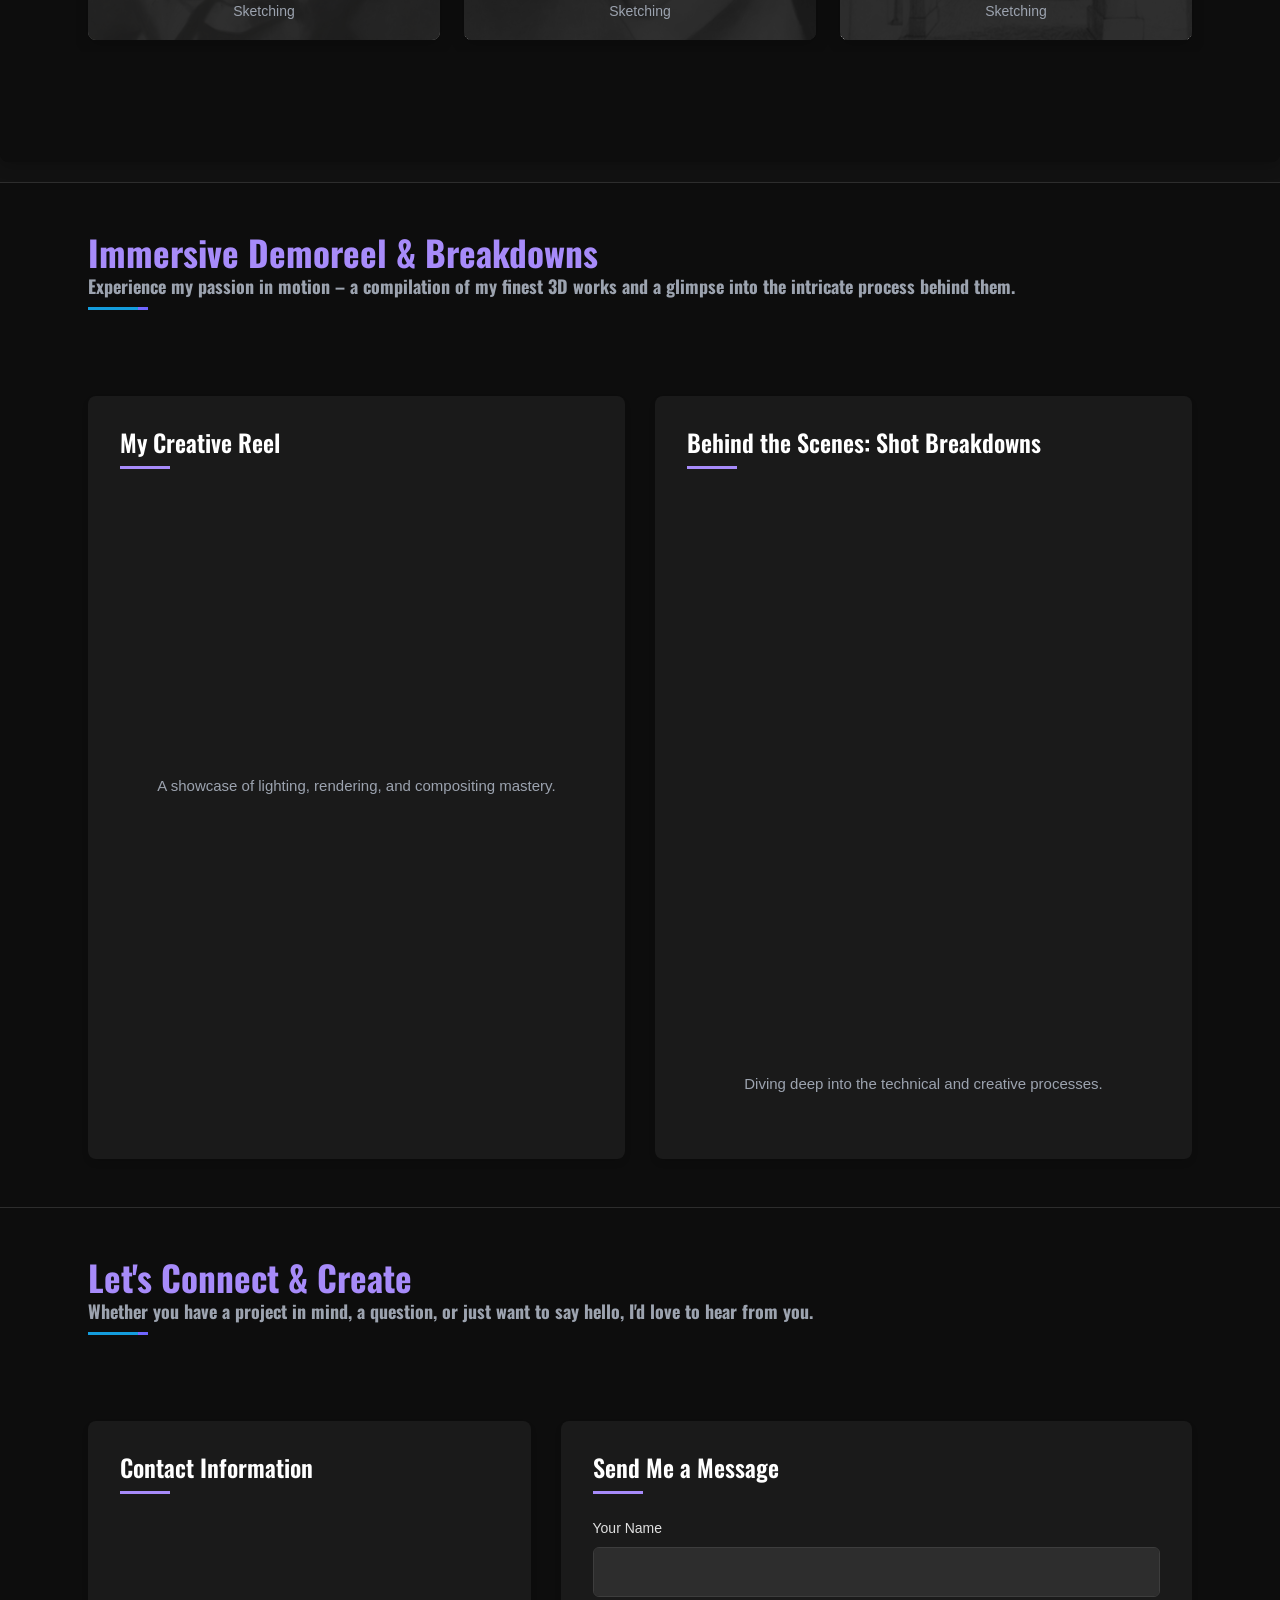
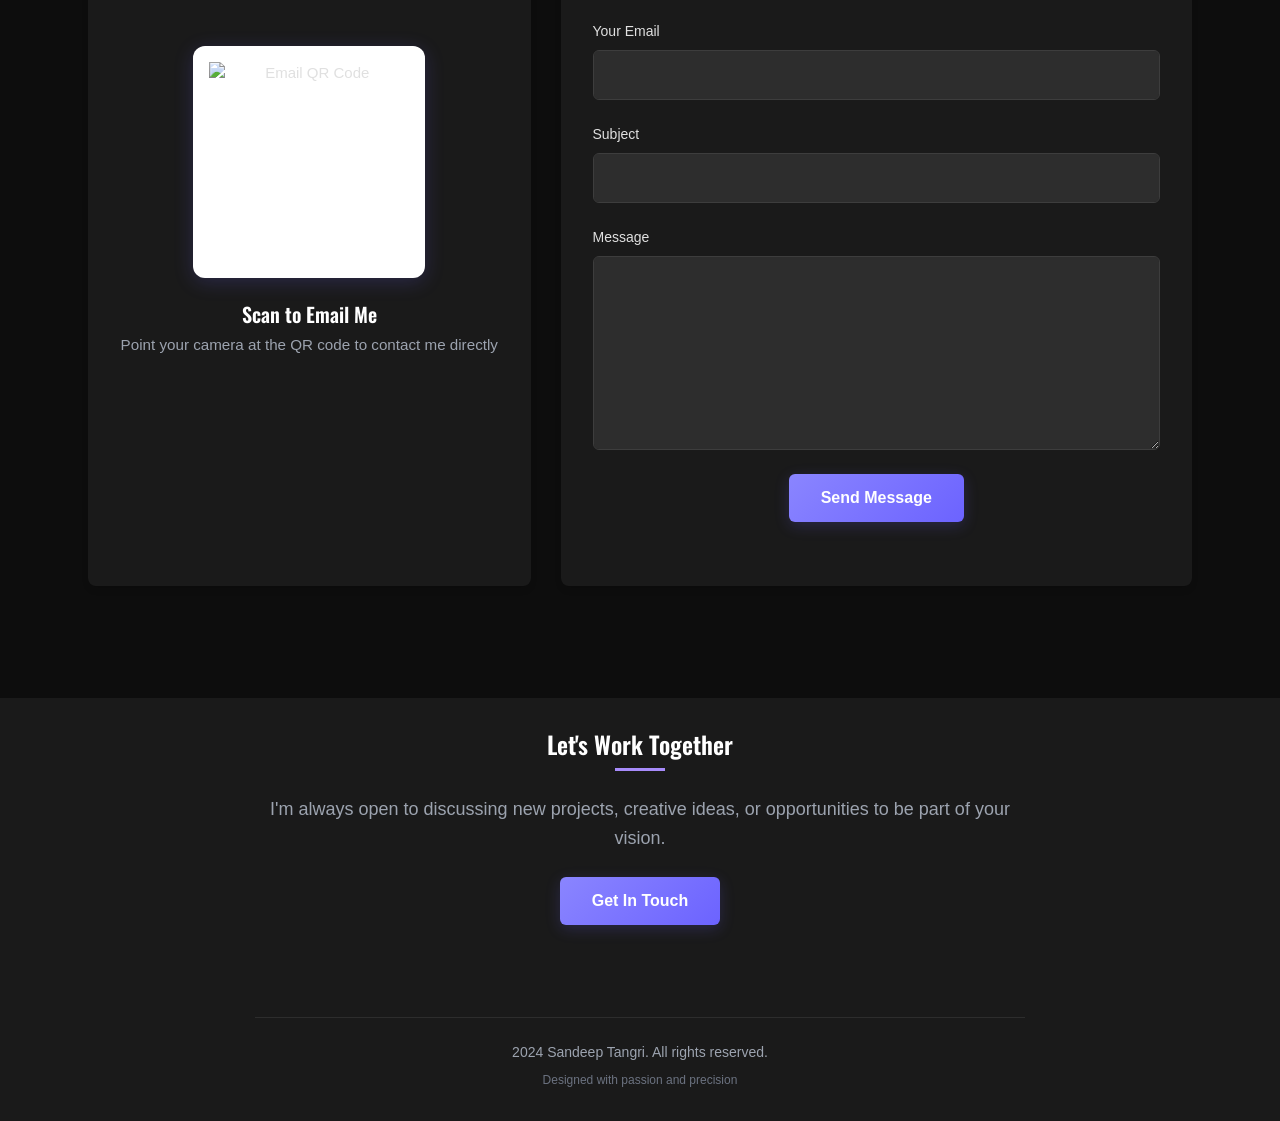
==== commit 673a3b10: "SEO Optimization" ====
--- a/index.html
+++ b/index.html
@@ -6,6 +6,40 @@
     <meta name="description" content="Professional 3D Artist specializing in photorealistic renders and visualizations. Explore my portfolio and get in touch for collaborations.">
     <meta name="theme-color" content="#0d0d0d">
     <title>Sandeep Tangri - 3D Artist & Digital Innovator</title>
+    
+    <!-- Open Graph / Facebook -->
+    <meta property="og:type" content="website">
+    <meta property="og:url" content="https://sandeeptangri.github.io/">
+    <meta property="og:title" content="Sandeep Tangri - 3D Artist & Digital Innovator">
+    <meta property="og:description" content="Professional 3D Artist specializing in photorealistic renders and visualizations. Explore my portfolio and get in touch for collaborations.">
+    <meta property="og:image" content="https://sandeeptangri.github.io/images/hero-bg.jpg">
+
+    <!-- Twitter -->
+    <meta property="twitter:card" content="summary_large_image">
+    <meta property="twitter:url" content="https://sandeeptangri.github.io/">
+    <meta property="twitter:title" content="Sandeep Tangri - 3D Artist & Digital Innovator">
+    <meta property="twitter:description" content="Professional 3D Artist specializing in photorealistic renders and visualizations. Explore my portfolio and get in touch for collaborations.">
+    <meta property="twitter:image" content="https://sandeeptangri.github.io/images/hero-bg.jpg">
+
+    <!-- Canonical URL -->
+    <link rel="canonical" href="https://sandeeptangri.github.io/">
+    
+    <!-- JSON-LD Structured Data -->
+    <script type="application/ld+json">
+    {
+      "@context": "https://schema.org",
+      "@type": "Person",
+      "name": "Sandeep Tangri",
+      "url": "https://sandeeptangri.github.io",
+      "sameAs": [
+        "https://www.linkedin.com/in/sandeep-tangri/",
+        "https://www.artstation.com/sandeeptangri"
+      ],
+      "jobTitle": "3D Artist & Digital Innovator",
+      "description": "Professional 3D Artist specializing in photorealistic renders and visualizations",
+      "image": "https://sandeeptangri.github.io/images/hero-bg.jpg"
+    }
+    </script>
     
     <!-- Favicon -->
     <link rel="icon" type="image/x-icon" sizes="16x16" href="images/favicon.ico">
